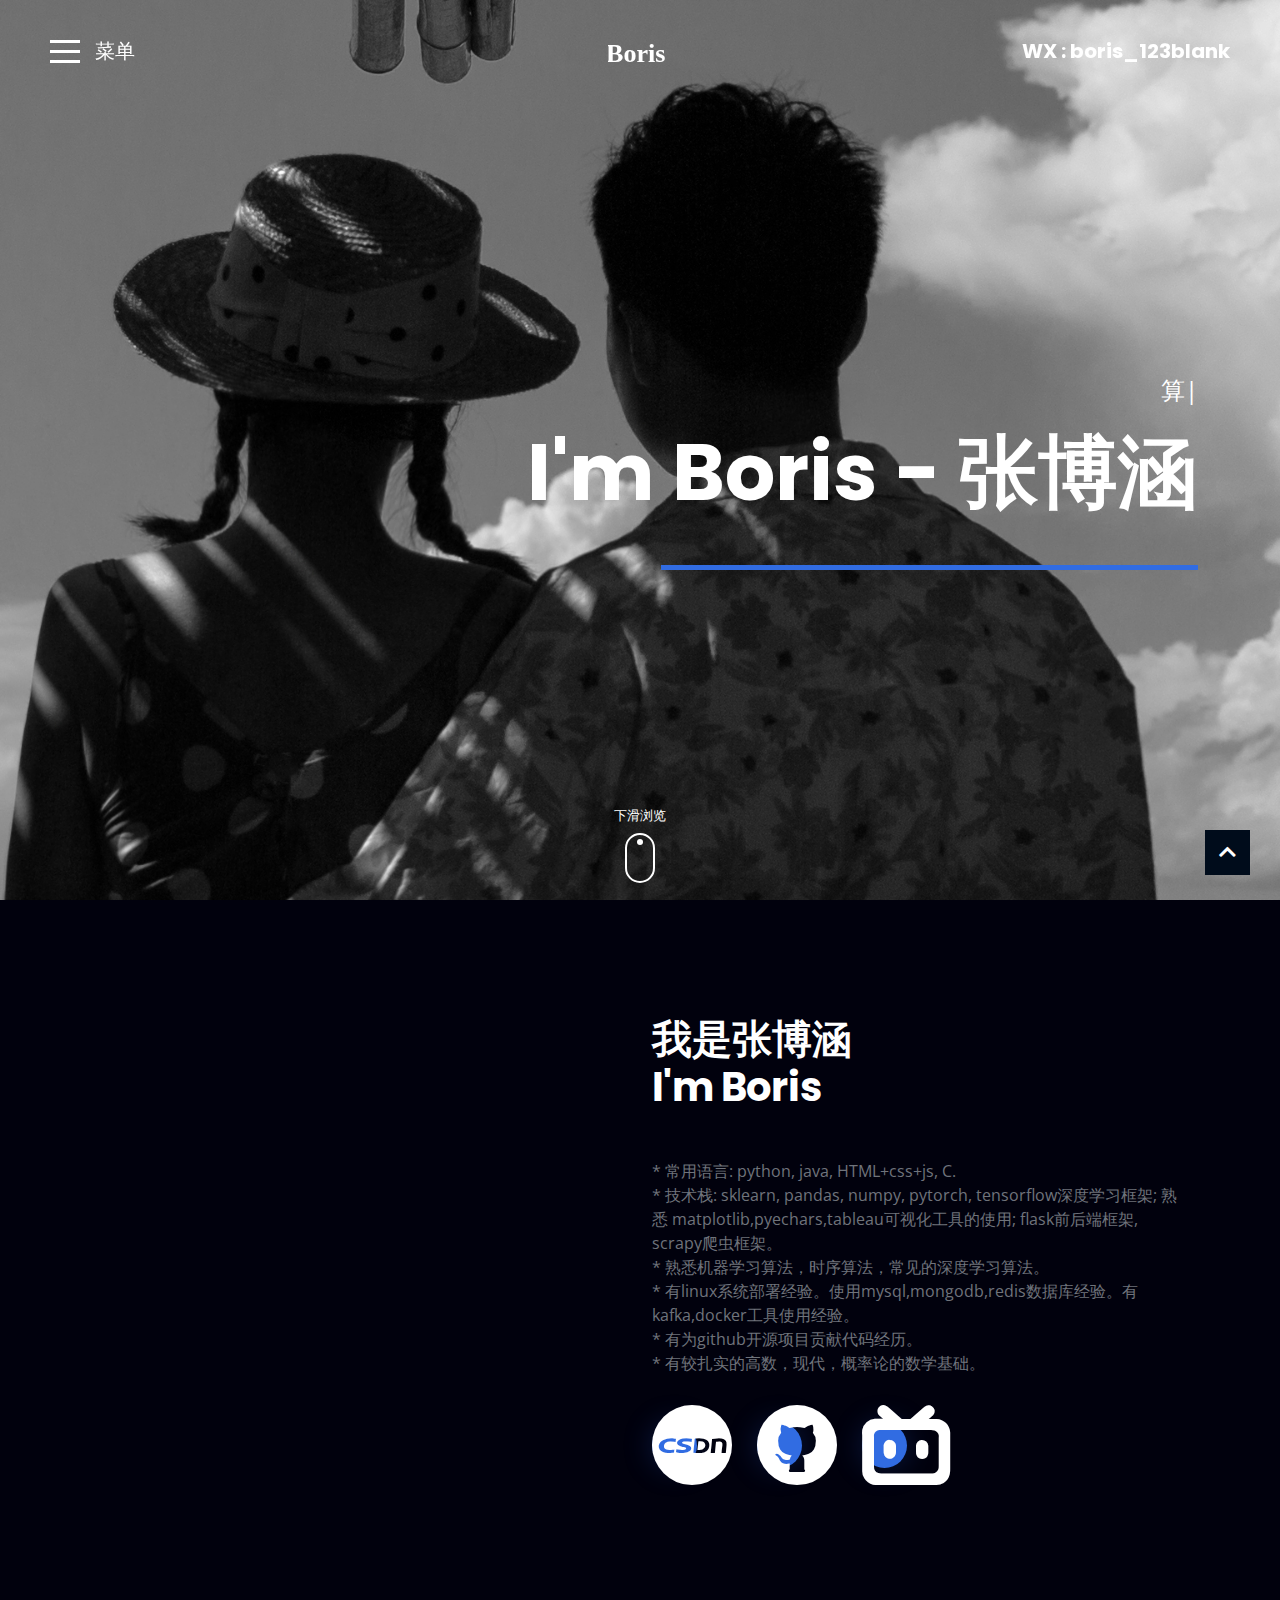
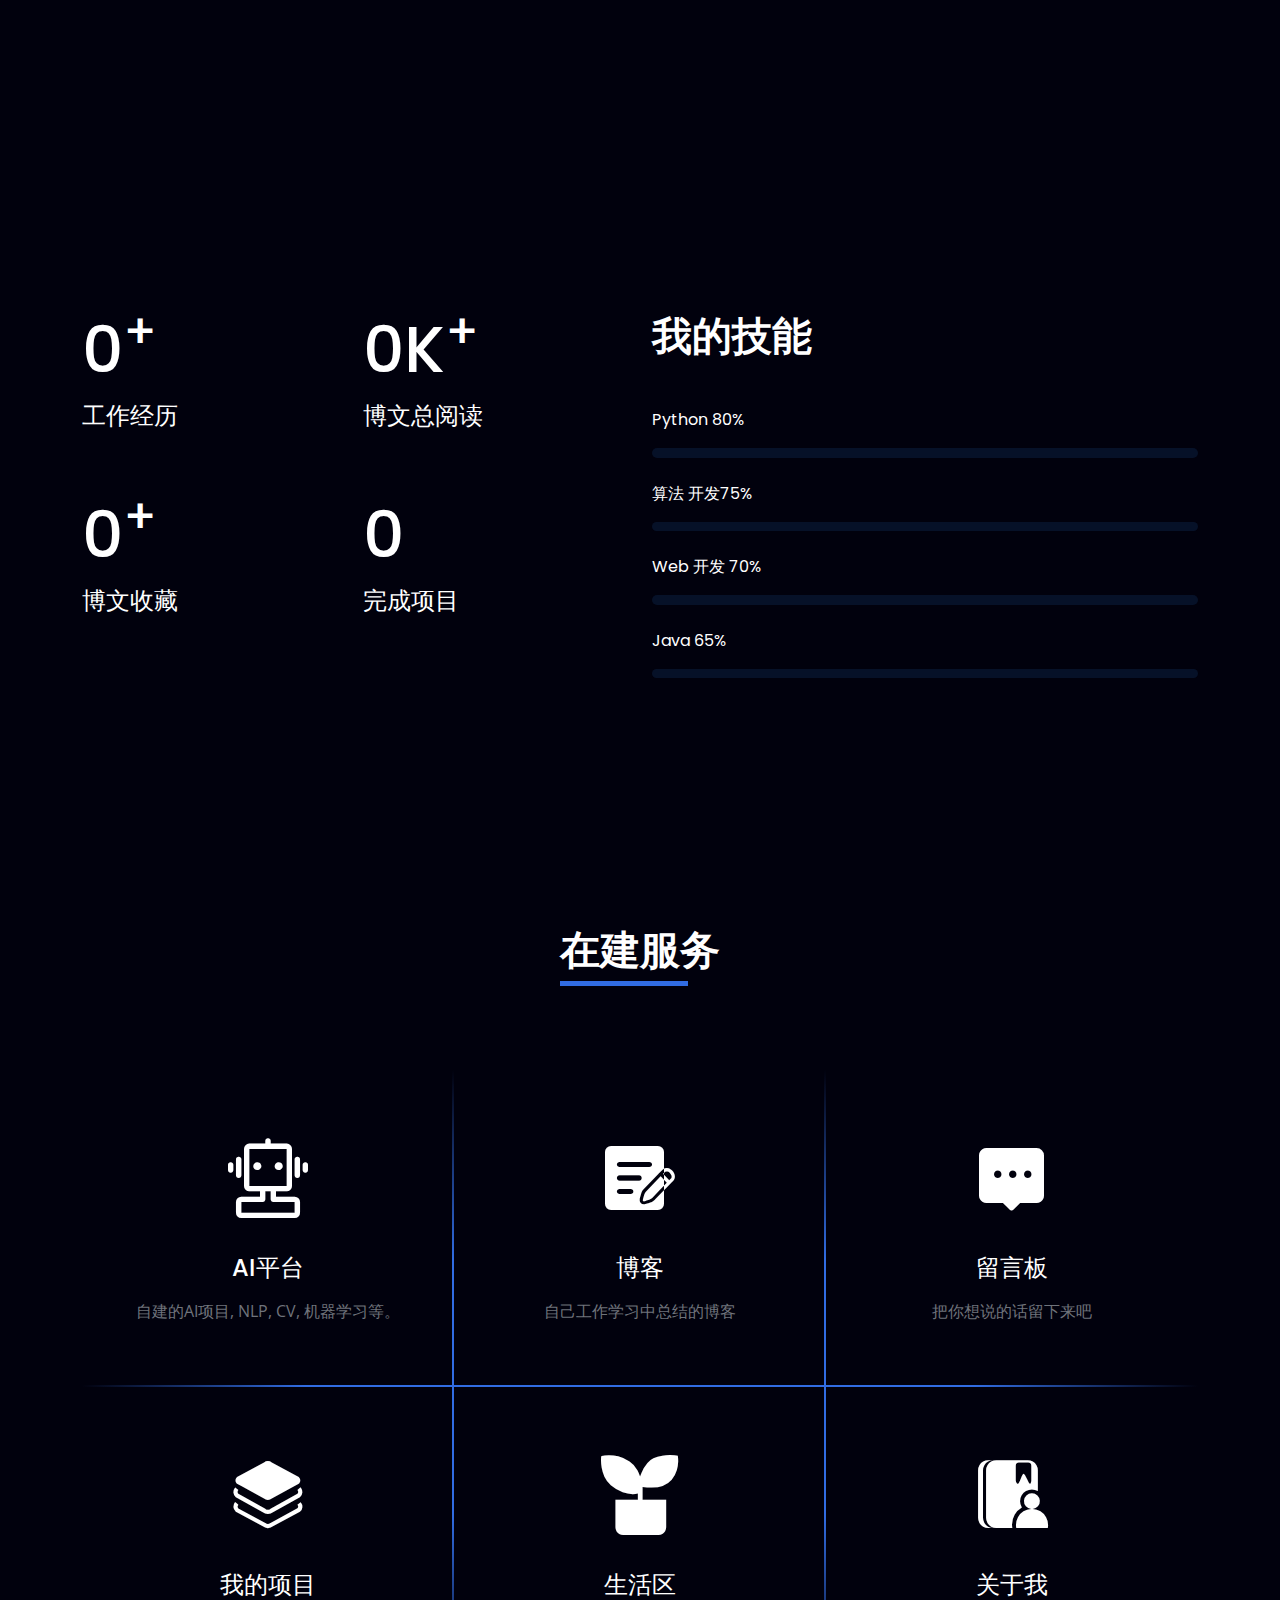
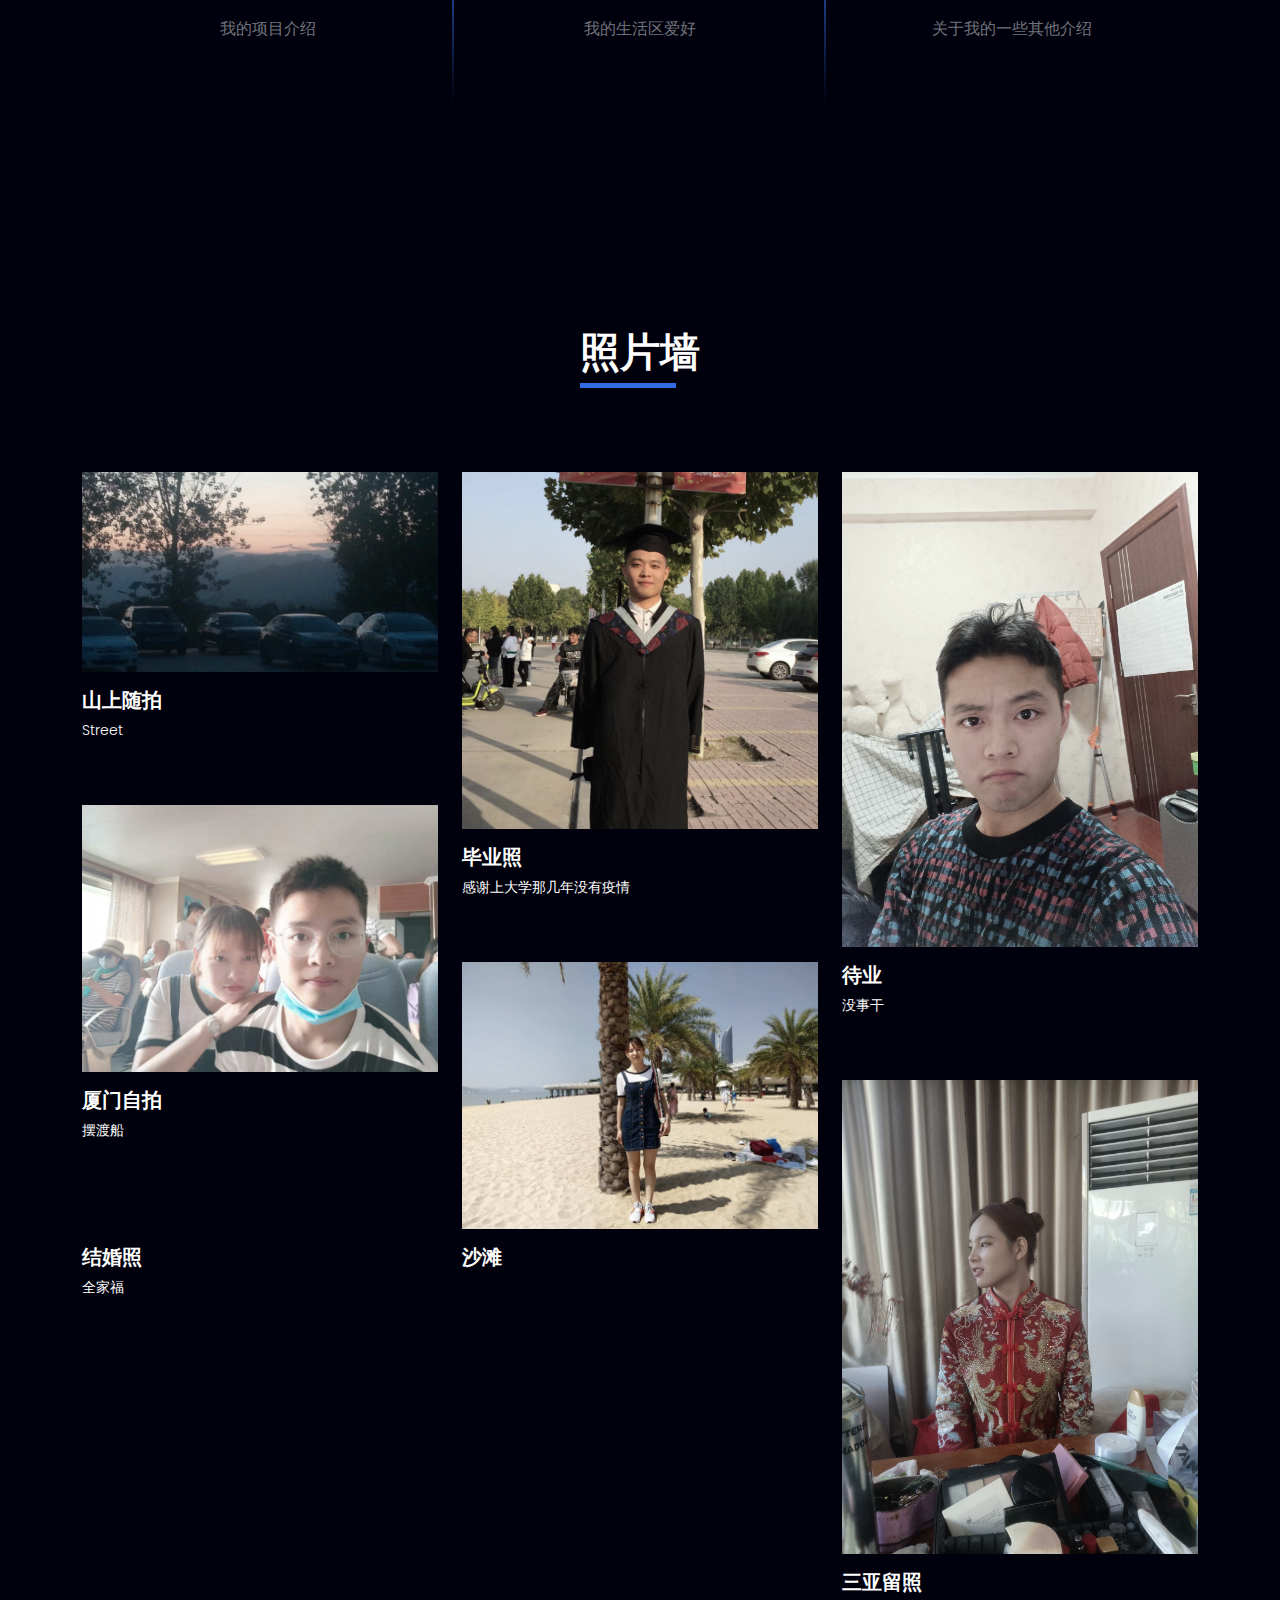
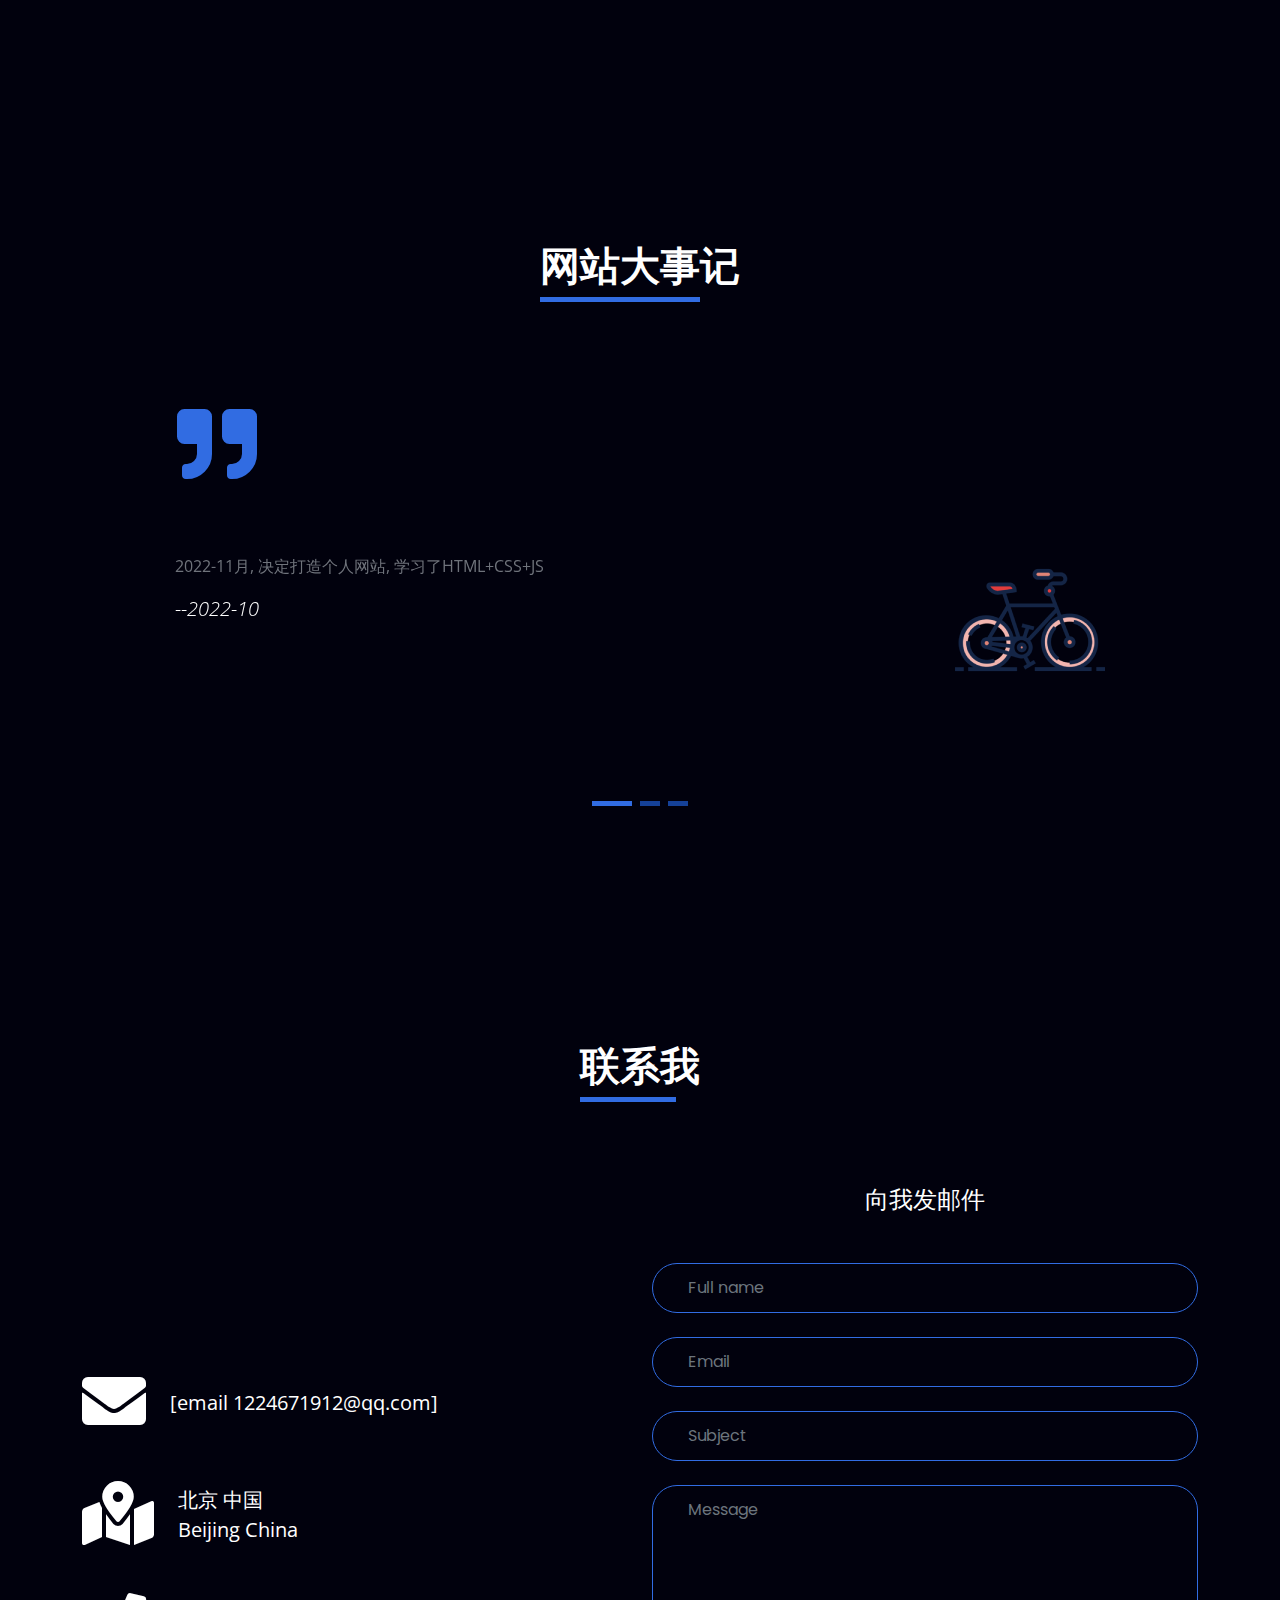
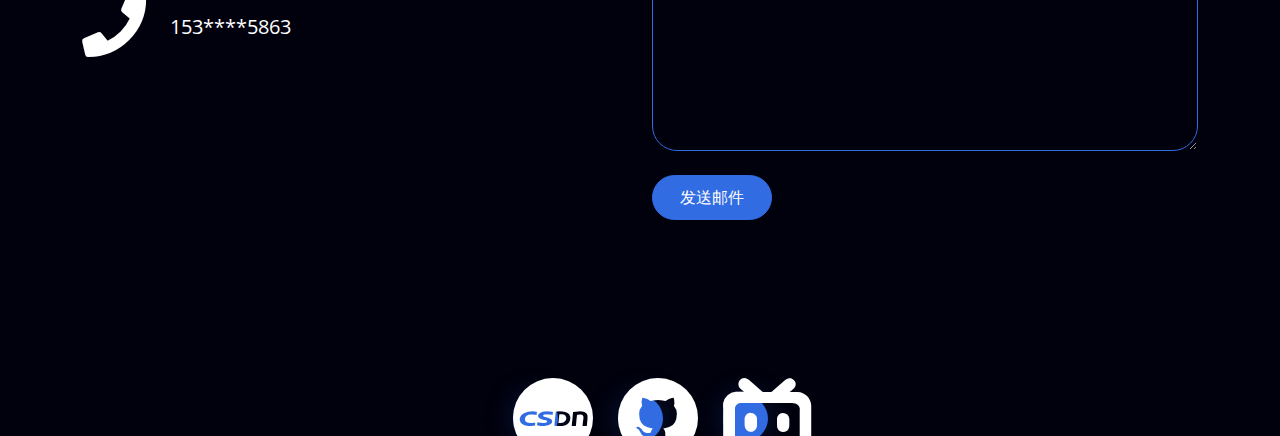
==== index.html @ d1cbc218 "推送第一次博客内容" ====
<!DOCTYPE html>
<html lang="en">
<head>
<meta charset="UTF-8">
<meta http-equiv="X-UA-Compatible" content="IE=edge">
<meta name="viewport" content="width=device-width, initial-scale=1.0">
<title>Boris - 张博涵 - 个人主页</title>
<link rel="shortcut icon" href="music_ico.ico" type="image/x-icon">
<!--Usefull Meta-->
<meta name="description" content="算法工程师，热爱生活的码农，喜欢音乐，摄影，烹饪。">
<meta name="keywords" content="Boris, 张博涵, 个人主页, 算法, 开发">
<!--Google Fonts-->
<link href="static/css/css2.css" rel="stylesheet">
<link href="static/css/css21.css" rel="stylesheet">
<!--AOS Animation Stylesheet-->
<link rel="stylesheet" href="static/css/aos.css">
<!--Font Awesome-->
<link rel="stylesheet" href="static/css/all.min.css">
<!--Magnific Popup-->
<link rel="stylesheet" href="static/css/magnific-popup.css">
<!--OWL Carousel-->
<link rel="stylesheet" href="static/css/owl.carousel.min.css">
<!--Keyden Styelsheet with Bootstrap 5-->
<link rel="stylesheet" href="static/css/kayden_1.css">
<!-- 引入iconfont -->
<link rel="stylesheet" href="static/css/icon-css/iconfont.css">
<link rel="stylesheet" href="static/css/icon-css2/iconfont.css">
</head>
<body data-offset="102">
<!--PRELOADER START-->
<div id="preloader">
  <div class="text-center w-100">
    <div class="loader">
    </div>
  </div>
</div>
<!--PRELOADER END--> 

<!--Header START-->
<header class="kayden-header sticky-top">
  <div class="header-inside transparent_header">
    <div class="d-flex flex-row justify-content-between align-items-center"> 
      <!--Header Toggler START-->
      <div class="kayden-menu-toggler"><a class="kayden-toggler text-reset" data-bs-toggle="offcanvas" href="#kaydenOffCanvas" role="button" aria-controls="kaydenOffCanvas">
        <div class="kt-r"><span></span><span></span><span></span></div>
        <div class="kt-t">菜单 </div>
        </a></div>
      <!--Header Toggler END--><!--Header Logo START-->
      <div class="kayden-logo"><a href="#"><img src="static/picture/logo.svg" height="30" alt="kayden"></a></div>
      <!--Header Logo END--><!--Header Info START-->
      <div class="kayden-nav-meta fs-5 fw-bold d-none d-sm-block text-end"><a href="#" class="text-reset">WX : boris_123blank</a></div>
      <!--Header Info END--></div>
  </div>
</header>
<!--Header END--><!--Off Canvas START-->
<div class="offcanvas offcanvas-start" id="kaydenOffCanvas"> 
  <!--Off Canvas Header START-->
  <div class="offcanvas-header">
    <button type="button" class="btn-close text-reset" data-bs-dismiss="offcanvas" aria-label="Close"><i class="fas fa-times"></i></button>
  </div>
  <!--Off Canvas Header END--><!--Off Canvas Body START-->
  <div class="offcanvas-body">
    <div class="kayden-offcanvas-nav-container d-flex flex-column justify-content-center align-items-center"><!--Off Canvas Navigation START-->
      <ul class="kayden-offcanvas-nav list-inline">
        <li class="py-3"><a href="#home" class="kayden_scrollspy underline_animation underline_text text-reset fs-4 fw-bold" data-bs-dismiss="offcanvas">Home</a></li>
        <li class="py-3"><a href="#about" class="kayden_scrollspy underline_animation underline_text text-reset fs-4 fw-bold" data-bs-dismiss="offcanvas">关于我</a></li>
        <li class="py-3"><a href="#services" class="kayden_scrollspy underline_animation underline_text text-reset fs-4 fw-bold" data-bs-dismiss="offcanvas">在建服务</a></li>
        <li class="py-3"><a href="#portfolio" class="kayden_scrollspy underline_animation underline_text text-reset fs-4 fw-bold" data-bs-dismiss="offcanvas">照片墙</a></li>
        <li class="py-3"><a href="#contact" class="kayden_scrollspy underline_animation underline_text text-reset fs-4 fw-bold" data-bs-dismiss="offcanvas">联系我</a></li>
      </ul>
      <!--Off Canvas Navigation END--> 
    </div>
  </div>
  <!--Off Canvas Body END--> 
</div>
<!--Off Canvas END--><!--Home Section START-->
<section id="home" class="home vh-100"><!--Home Background START-->
  <div class="home-background position-absolute top-0 start-0 w-100 h-100"><img src="static/picture/home.jpg" data-aos="fade-up" data-aos-duration="1000" alt="home" class="w-100 h-100 fit-cover fit-left-top"></div>
  <!--Home Background END--><!--Home Container START-->
  <div class="container h-100 position-relative">
    <div class="home-details text-center text-sm-end w-100 h-100 d-flex align-items-center">
      <div class="home-details-inner w-100">
        <p class="welcome_text fs-4" data-aos="fade-up" data-aos-duration="800" data-aos-delay="500"><span class="typed_text" data-options="算法开发, web 开发, 做饭-音乐-摄影, 篮球-羽毛球"></span></p>
        <h1 class="fs-1 fw-bold  kayden-underline-center kayden-underline-sm-right kayden-underline-big d-inline-block" data-aos="fade-up" data-aos-duration="800" data-aos-delay="800">I'm Boris - 张博涵</h1>
      </div>
    </div>
  </div>
  <!--Home Container END--> 
  <!--Scroll Down START-->
  <div class="scroll-down"> <a href="#about" class="kayden_scrollspy scroll-down-link text-center">
    <div class="scroll-title">下滑浏览</div>
    <div class="scroll-mouse">
      <div class="whell"></div>
    </div>
    </a> </div>
  <!--Scroll Down END--> 
</section>
<!--Home Section END--> 

<!--About Section START-->
<section id="about" class="min-vh-100">
  <div class="container h-100">
    <div class="about_inside w-100 h-100 d-flex justify-content-center align-items-center">
      <div class="row w-100"> 
        <!--About Section Picture START-->
        <div class="offset-md-1 col-md-4">
          <div class="about-image w-100"> <img src="static/picture/about.jpg" class="kayden-shadow rounded-3 w-100" alt="kayden Picture" data-aos="zoom-in" data-aos-duration="800"> </div>
        </div>
        <!--About Section Picture END--> 
        <!--About Section Details START-->
        <div class="offset-md-1 col-md-6 mt-5 mt-md-0">
          <div class="h-100 d-flex align-items-center justify-content-center">
            <div class="about-details">
              <h2 class="fs-3 fw-bold mb-5">我是张博涵<br>I'm Boris</h2>
              <p class="text-secondary mb-5">
                * 常用语言: python, java, HTML+css+js, C.<br>
                * 技术栈: sklearn, pandas, numpy, pytorch, tensorflow深度学习框架; 熟悉 matplotlib,pyechars,tableau可视化工具的使用; flask前后端框架, scrapy爬虫框架。<br>
                * 熟悉机器学习算法，时序算法，常见的深度学习算法。<br>
                * 有linux系统部署经验。使用mysql,mongodb,redis数据库经验。有kafka,docker工具使用经验。<br>
                * 有为github开源项目贡献代码经历。<br>
                * 有较扎实的高数，现代，概率论的数学基础。<br>
              </p>
              <!--Social Links START-->
              <ul class="social-links list-inline mb-5">
                <li class="list-inline-item"> <a href="https://blog.csdn.net/qq_58832911" target="_blank" title="Csdn"> <i class="iconfont icon-csdn"></i></a> </li>
                <li class="list-inline-item"> <a href="https://github.com/Boris-2021" target="_blank" title="Git"> <i class="iconfont icon-githubb"></i> </a> </li>
                <li class="list-inline-item"> <a href="https://space.bilibili.com/670883457" target="_blank" title="Bilibili"> <i class="iconfont icon-bilibili"></i> </a> </li>
              </ul>
              <!--Social Links END--> 
              <!-- <a href="#" class="btn btn-outline-primary" title="Download CV">Download CV</a> </div> -->
          </div>
        </div>
        <!--About Section Details END--> 
      </div>
    </div>
  </div>
</section>
<!--About Section END--> 

<!--Facts Section START-->
<section id="facts"> 
  <!--Section Body START-->
  <div class="section-body">
    <div class="container">
      <div class="row gy-5">
        <div class="col-md-6">
          <div class="row gx-3 gy-5">
            <div class="col-6"> 
              <!--Facts Item START-->
              <div class="fact d-flex flex-column align-items-center align-items-md-start">
                <h3 class="fs-2 d-inline-block"><span class="tmcounter" data-from="0" data-to="2" data-speed="1000">0</span><sup>+</sup></h3>
                <p class="fs-4 d-inline-block text-center text-md-left">工作经历</p>
              </div>
              <!--Facts Item END--> 
            </div>
            <div class="col-6"> 
              <!--Facts Item START-->
              <div class="fact d-flex flex-column align-items-center align-items-md-start">
                <h3 class="fs-2 d-inline-block"><span class="tmcounter" data-from="0" data-to="80" data-speed="1500">0</span><span>K</span><sup>+</sup></h3>
                <p class="fs-4 d-inline-block text-center text-md-left">博文总阅读</p>
              </div>
              <!--Facts Item END--> 
            </div>
            <div class="col-6"> 
              <!--Facts Item START-->
              <div class="fact d-flex flex-column align-items-center align-items-md-start">
                <h3 class="fs-2 d-inline-block"><span class="tmcounter" data-from="0" data-to="600" data-speed="1500">0</span><sup>+</sup></h3>
                <p class="fs-4 d-inline-block text-center text-md-left">博文收藏</p>
              </div>
              <!--Facts Item END--> 
            </div>
            <div class="col-6"> 
              <!--Facts Item START-->
              <div class="fact d-flex flex-column align-items-center align-items-md-start">
                <h3 class="fs-2 d-inline-block"><span class="tmcounter" data-from="0" data-to="21" data-speed="1500">0</span></h3>
                <p class="fs-4 d-inline-block text-center text-md-left">完成项目</p>
              </div>
              <!--Facts Item END--> 
            </div>
          </div>
        </div>
        <div class="col-md-6">
          <h2 class="fs-3 mb-5 fw-bold">我的技能</h2>
          <div class="skills_container"> 
            <!--Progress Bar START-->
            <div class="mb-4">
              <label class="mb-3 fs-6">Python 80%</label>
              <div class="progress">
                <div class="progress-bar progress-bar-loadAnimation" data-percent="80" style="width: 0%;" role="progressbar" aria-valuenow="75" aria-valuemin="0" aria-valuemax="100"></div>
              </div>
            </div>
            <!--Progress Bar END--> 
            <!--Progress Bar START-->
            <div class="mb-4">
              <label class="mb-3 fs-6">算法 开发75%</label>
              <div class="progress">
                <div class="progress-bar progress-bar-loadAnimation" data-percent="75" style="width: 0%;" role="progressbar" aria-valuenow="90" aria-valuemin="0" aria-valuemax="100"></div>
              </div>
            </div>
            <!--Progress Bar END--> 
            <!--Progress Bar START-->
            <div class="mb-4">
              <label class="mb-3 fs-6">Web 开发 70%</label>
              <div class="progress">
                <div class="progress-bar progress-bar-loadAnimation" data-percent="70" style="width: 0%;" role="progressbar" aria-valuenow="70" aria-valuemin="0" aria-valuemax="100"></div>
              </div>
            </div>
            <!--Progress Bar END--> 
            <!--Progress Bar START-->
            <div class="mb-4">
              <label class="mb-3 fs-6">Java 65%</label>
              <div class="progress">
                <div class="progress-bar progress-bar-loadAnimation" data-percent="65" style="width: 0%;" role="progressbar" aria-valuenow="95" aria-valuemin="0" aria-valuemax="100"></div>
              </div>
            </div>
            <!--Progress Bar END--> 
          </div>
        </div>
      </div>
    </div>
  </div>
  <!--Section Body END--> 
</section>
<!--Facts Sectrion END--> 

<!--Services Section START-->
<section id="services">
  <div class="container"> 
    <!--Section Heading START-->
    <div class="heading text-center mb-5">
      <h2 class="fs-3 kayden-underline-left mb-5 fw-bold text-uppercase d-inline-block">在建服务</h2>
    </div>
    <!--Section Heading END--> 
    <!--Section Body START-->
    <div class="section-body"> 
      <!--Gradient Grid START-->
      <div class="kayden-gradient-grid"> 
        <!--Gradient Grid ROW START-->
        <div class="row g-0"> 
          <!--Gradient Grid Item START-->
          <div class="col-lg-4 text-center">
            <a href="404_page.html" target="_blank" style="text-decoration: none;color: white;">
            <div class="p-5">
              <div class="fs-2 mb-3"> <i class="iconfont icon-rengongzhineng"></i> </div>
              <h4 class="mb-3">AI平台</h4>
              <p class="text-secondary">自建的AI项目, NLP, CV, 机器学习等。</p>
            </div>
            </a>
          </div>
          <!--Gradient Grid Item END--> 
          <!--Gradient Grid Item START-->
          <div class="col-lg-4 text-center">
            <a href="http://telove.love/" target="_blank" style="text-decoration: none;color: white;">
            <div class="p-5">
              <div class="fs-2 mb-3"> <i class="iconfont icon-xieboke"></i> </div>
              <h4 class="mb-3">博客</h4>
              <p class="text-secondary">自己工作学习中总结的博客</p>
            </div>
            </a>
          </div>
          <!--Gradient Grid Item END--> 
          <!--Gradient Grid Item START-->
          <div class="col-lg-4 text-center">
            <a href="404_page.html" target="_blank" style="text-decoration: none;color: white;">
            <div class="p-5">
              <div class="fs-2 mb-3"> <i class="iconfont icon-liuyanfill"></i> </div>
              <h4 class="mb-3">留言板</h4>
              <p class="text-secondary">把你想说的话留下来吧</p>
            </div>
            </a>
          </div>
          <!--Gradient Grid Item END--> 
        </div>
        <!--Gradient Grid ROW END--> 
        <!--Gradient Grid ROW START-->
        <div class="row g-0"> 
          <!--Gradient Grid Item START-->
          <div class="col-lg-4 text-center">
            <a href="404_page.html" target="_blank" style="text-decoration: none;color: white;">
            <div class="p-5">
              <div class="fs-2 mb-3"> <i class="iconfont icon-xiangmu"></i> </div>
              <h4 class="mb-3">我的项目</h4>
              <p class="text-secondary">我的项目介绍</p>
            </div>
            </a>
          </div>
          <!--Gradient Grid Item END--> 
          <!--Gradient Grid Item START-->
          <div class="col-lg-4 text-center">
            <a href="404_page.html" target="_blank" style="text-decoration: none;color: white;">
            <div class="p-5">
              <div class="fs-2 mb-3"> <i class="iconfont icon-shenghuo"></i> </div>
              <h4 class="mb-3">生活区</h4>
              <p class="text-secondary">我的生活区爱好</p>
            </div>
            </a>
          </div>
          <!--Gradient Grid Item END--> 
          <!--Gradient Grid Item START-->
          <div class="col-lg-4 text-center">
            <a href="http://telove.love/about" target="_blank" style="text-decoration: none;color: white;">
            <div class="p-5">
              <div class="fs-2 mb-3"> <i class="iconfont icon-guanyuwo"></i> </div>
              <h4 class="mb-3">关于我</h4>
              <p class="text-secondary">关于我的一些其他介绍</p>
            </div>
            </a>
          </div>
          <!--Gradient Grid Item END--> 
        </div>
        <!--Gradient Grid ROW END--> 
      </div>
      <!--Gradient Grid END--> 
    </div>
    <!--Section Body END--> 
  </div>
</section>
<!--Services Section END--> 

<!--Portfolio Section START-->
<section id="portfolio">
  <div class="container"> 
    <!--Section Heading START-->
    <div class="heading text-center mb-5">
      <h2 class="fs-3 kayden-underline-left mb-5 fw-bold text-uppercase d-inline-block">照片墙</h2>
    </div>
    <!--Section Heading END--> 
    <!--Section Body START-->
    <div class="section-body"> 
      <!--Masonry Grid Container START-->
      <div class="row gy-5 grid"> 
        <!--Masonry Grid Item START-->
        <div class="col-md-6 col-lg-4 grid-item"> <a href="static/picture/portfolio1.jpg" class="portfolio-item portfolio-image underline_animation text-reset">
          <div class="portfolio-thumbnail"> <img src="static/picture/portfolio1.jpg" class="img-fluid img-grayTransition" alt=""> </div>
          <div class="portfolio-description my-3">
            <h3 class="fs-5 underline_text fw-bold d-inline-block">山上随拍</h3>
            <span class="d-block fw-light small-font-size">Street</span> </div>
          </a> </div>
        <!--Masonry Grid Item END--> 
        <!--Masonry Grid Item START-->
        <div class="col-md-6 col-lg-4 grid-item"> <a href="static/picture/portfolio2.jpg" class="portfolio-item portfolio-image underline_animation text-reset">
          <div class="portfolio-thumbnail"> <img src="static/picture/portfolio2.jpg" class="img-fluid img-grayTransition" alt=""> </div>
          <div class="portfolio-description my-3">
            <h3 class="fs-5 underline_text fw-bold d-inline-block">毕业照</h3>
            <span class="d-block fw-light small-font-size">感谢上大学那几年没有疫情</span> </div>
          </a> </div>
        <!--Masonry Grid Item END--> 
        <!--Masonry Grid Item START-->
        <div class="col-md-6 col-lg-4 grid-item"> <a href="static/picture/portfolio3.jpg" class="portfolio-item portfolio-image underline_animation text-reset">
          <div class="portfolio-thumbnail"> <img src="static/picture/portfolio3.jpg" class="img-fluid img-grayTransition" alt=""> </div>
          <div class="portfolio-description my-3">
            <h3 class="fs-5 underline_text fw-bold d-inline-block">待业</h3>
            <span class="d-block fw-light small-font-size">没事干</span> </div>
          </a> </div>
        <!--Masonry Grid Item END--> 
        <!--Masonry Grid Item START-->
        <div class="col-md-6 col-lg-4 grid-item"> <a href="static/picture/portfolio4.jpg" class="portfolio-item portfolio-image underline_animation text-reset">
          <div class="portfolio-thumbnail"> <img src="static/picture/portfolio4.jpg" class="img-fluid img-grayTransition" alt=""> </div>
          <div class="portfolio-description my-3">
            <h3 class="fs-5 underline_text fw-bold d-inline-block">厦门自拍</h3>
            <span class="d-block fw-light small-font-size">摆渡船</span> </div>
          </a> </div>
        <!--Masonry Grid Item END--> 
        <!--Masonry Grid Item START-->
        <div class="col-md-6 col-lg-4 grid-item"> <a href="static/picture/portfolio5.jpg" class="portfolio-item portfolio-image underline_animation text-reset">
          <div class="portfolio-thumbnail"> <img src="static/picture/portfolio5.jpg" class="img-fluid img-grayTransition" alt=""> </div>
          <div class="portfolio-description my-3">
            <h3 class="fs-5 underline_text fw-bold d-inline-block">沙滩</h3>
            <span class="d-block fw-light small-font-size"></span> </div>
          </a> </div>
        <!--Masonry Grid Item END--> 
        <!--Masonry Grid Item START-->
        <div class="col-md-6 col-lg-4 grid-item"> <a href="static/picture/portfolio6.jpg" class="portfolio-item portfolio-image underline_animation text-reset">
          <div class="portfolio-thumbnail"> <img src="static/picture/portfolio6.jpg" class="img-fluid img-grayTransition" alt=""> </div>
          <div class="portfolio-description my-3">
            <h3 class="fs-5 underline_text fw-bold d-inline-block">三亚留照</h3>
            <span class="d-block fw-light small-font-size"></span> </div>
          </a> </div>
        <!--Masonry Grid Item END--> 
        <!--Masonry Grid Item START-->
        <div class="col-md-6 col-lg-4 grid-item"> <a href="static/picture/portfolio7.jpg" class="portfolio-item portfolio-image underline_animation text-reset">
          <div class="portfolio-thumbnail"> <img src="static/picture/portfolio7.jpg" class="img-fluid img-grayTransition" alt=""> </div>
          <div class="portfolio-description my-3">
            <h3 class="fs-5 underline_text fw-bold d-inline-block">结婚照</h3>
            <span class="d-block fw-light small-font-size">全家福</span> </div>
          </a> </div>
        <!--Masonry Grid Item END--> 

      </div>
      <!--Masonry Grid Container END--> 
    </div>
    <!--Section Body START--> 
  </div>
</section>
<!--Portfolio Section END--> 

<!--Testimonials START-->
<section id="testimonials">
  <div class="container"> 
    <!--Section Heading START-->
    <div class="heading text-center mb-5">
      <h2 class="fs-3 kayden-underline-left mb-5 fw-bold text-uppercase d-inline-block">网站大事记</h2>
    </div>
    <!--Section Heading END--> 
    <!--Section Body START-->
    <div class="section-body">
      <div class="testimonials-header mb-5">
        <div class="row">
          <div class="col-10 offset-1">
            <div class="text-primary fs-1"> <i class="fas fa-quote-right"></i> </div>
          </div>
        </div>
      </div>
      <div class="row"> 
        <!--OWL Slider START-->
        <div id="client_slider" class="owl-carousel owl-theme"> 
          <!--OWL Slider Item START-->
          <div class="offset-1 col-10">
            <div class="row">
              <div class="col-md-6 order-2 order-md-1">
                <div class="testimonial_details">
                  <p class="text-secondary mb-3">2022-11月, 决定打造个人网站, 学习了HTML+CSS+JS</p>
                  <span class="font-family-secondary fs-5 fw-light fst-italic">--2022-10</span></div>
              </div>
              <div class="col-md-6 order-1 order-md-2">
                <div class="testimonial_thumbnail d-flex justify-content-start justify-content-md-end"><img src="static/picture/testimonial1.png" class="kayden-shadow rounded-3 w-auto" alt=""></div>
              </div>
            </div>
          </div>
          <!--OWL Slider Item END--><!--OWL Slider Item START-->
          <div class="offset-1 col-10">
            <div class="row">
              <div class="col-md-6 order-2 order-md-1">
                <div class="testimonial_details">
                  <p class="text-secondary mb-3">开始在建服务搭建, 开始写后台</p>
                  <span class="font-family-secondary fs-5 fw-light fst-italic">--2022 11</span> </div>
              </div>
              <div class="col-md-6 order-1 order-md-2">
                <div class="testimonial_thumbnail d-flex justify-content-start justify-content-md-end"> <img src="static/picture/testimonial2.png" class="kayden-shadow rounded-3 w-auto" alt=""> </div>
              </div>
            </div>
          </div>
          <!--OWL Slider Item END--> 
          <!--OWL Slider Item START-->
          <div class="offset-1 col-10">
            <div class="row">
              <div class="col-md-6 order-2 order-md-1">
                <div class="testimonial_details">
                  <p class="text-secondary mb-3">主页上线 今天还是我和媳妇领证纪念日</p>
                  <span class="font-family-secondary fs-5 fw-light fst-italic">--2022 11 22</span></div>
              </div>
              <div class="col-md-6 order-1 order-md-2">
                <div class="testimonial_thumbnail d-flex justify-content-start justify-content-md-end"><img src="static/picture/testimonial3.png" class="kayden-shadow rounded-3 w-auto" alt=""></div>
              </div>
            </div>
          </div>
          <!--OWL Slider Item END--></div>
        <!--OWL Slider END--></div>
    </div>
    <!--Section Body END--></div>
</section>
<!--Testimonials END-->

<!--Contact Us START-->
<section id="contact">
  <div class="container"><!--Section Heading START-->
    <div class="heading text-center mb-5">
      <h2 class="fs-3 kayden-underline-left mb-5 fw-bold text-uppercase d-inline-block">联系我</h2>
    </div>
    <!--Section Heading END--><!--Section Body START-->
    <div class="section-body">
      <div class="row gy-5">
        <div class="col-md-6">
          <div class="d-flex flex-column justify-content-center h-100"><!--Contact Details START-->
            <div class="contact-details d-flex flex-row align-items-center mb-3">
              <div class="cd-icon fs-2 me-4"><i class="fas fa-envelope"></i></div>
              <div class="cd-info fs-5 font-family-secondary"><a href="https://mail.qq.com/" target="_blank" class="text-white"><span class="__cf_email__" data-cfemail="d5beb4acb1b0bb95b0adb4b8a5b9b0fbb6bab8">[email 1224671912@qq.com]</span></a></div>
            </div>
            <!--Contact Details END--><!--Contact Details START-->
            <div class="contact-details d-flex flex-row align-items-center mb-3">
              <div class="cd-icon fs-2 me-4"><i class="fas fa-map-marked-alt"></i></div>
              <div class="cd-info fs-5 font-family-secondary">北京 中国<br>Beijing China</div>
            </div>
            <!--Contact Details END--><!--Contact Details START-->
            <div class="contact-details d-flex flex-row align-items-center">
              <div class="cd-icon fs-2 me-4"><i class="fas fa-phone"></i></div>
              <div class="cd-info fs-5 font-family-secondary"><a href="" class="text-white">153****5863 </a></div>
            </div>
            <!--Contact Details END--></div>
        </div>
        <div class="col-md-6">
          <h3 class="mb-5 fs-4 text-center text-sm-left">向我发邮件</h3>
          <form action="404_page.html" method="post" id="contact-form">
            <div class="mb-4">
              <input type="text" name="name" id="name" placeholder="Full name" class="form-control">
            </div>
            <div class="mb-4">
              <input type="email" name="email" id="email" placeholder="Email" class="form-control">
            </div>
            <div class="mb-4">
              <input type="text" name="subject" id="subject" placeholder="Subject" class="form-control">
            </div>
            <div class="mb-4">
              <textarea placeholder="Message" name="text" id="text" class="form-control" cols="30" rows="10"></textarea>
            </div>
            <div class="mb-4">
              <!-- <button type="submit" id="contact-btn" class="btn btn-primary">发送邮件</button> -->
              <button type="reset" class="btn btn-primary" value="重置"><a href="404_page.html" style="text-decoration: none;color: white;" target="_blank">发送邮件</a></button>
            </div>
          </form>
        </div>
      </div>
    </div>
    <!--Section Body END--></div>
</section>
<!--Contact Us END--> 
<!--Footer START-->
<footer class="kayden-footer py-4">
  <div class="container">
    <div class="d-flex flex-column align-items-center justify-content-center py-3"><!--Social Links START-->
      <ul class="social-links list-inline mb-4">
        <li class="list-inline-item"> <a href="https://blog.csdn.net/qq_58832911" target="_blank" title="Csdn"> <i class="iconfont icon-csdn"></i></a> </li>
        <li class="list-inline-item"> <a href="https://github.com/Boris-2021" target="_blank" title="Git"> <i class="iconfont icon-githubb"></i> </a> </li>
        <li class="list-inline-item"> <a href="https://space.bilibili.com/670883457" target="_blank" title="Bilibili"> <i class="iconfont icon-bilibili"></i> </a> </li>
      </ul>
      <!--Social Links END--> 
      <!--Copyright START-->
      <p class="text-center m-0">Copyright &copy; 2021.Company name All rights reserved.</p>
      <!--Copyright END--></div>
  </div>
</footer>
<!--Footer END--><!--To TOP START--> 
<a href="#" class="toTop d-inline" id="return-to-top"><i class="fas fa-chevron-up"></i></a> 
<!--To TOP END--><!--JavaScript START--> 
<script src="static/js/bootstrap.min.js"></script> 
<!--JQuery--> 
<script src="static/js/jquery.min.js"></script> 
<!--AOS Animations--> 
<script src="static/js/aos.js"></script> 
<!--Jquery Easing --> 
<script src="static/js/jquery.easing.min.js"></script> 
<!--Jquery Appear --> 
<script src="static/js/jquery.appear.min.js"></script> 
<!--Kayden preloader --> 
<script src="static/js/preloader.js"></script> 
<!--Jquery Count To --> 
<script src="static/js/jquery.countTo.js"></script> 
<!--Masonry --> 
<script src="static/js/masonry.pkgd.min.js"></script> 
<!--Jquery Magnific Popup --> 
<script src="static/js/jquery.magnific-popup.min.js"></script> 
<!--OWL Carousel --> 
<script src="static/js/owl.carousel.min.js"></script> 
<!--Typed JS --> 
<script src="static/js/typed.min.js"></script> 
<!--Kayden Alert --> 
<script src="static/js/alert.js"></script> 
<!--Kayden Contact US --> 
<script src="static/js/contact.js"></script> 
<!--Kayden Custom Script --> 
<script src="static/js/kayden.js"></script> 
<!--JavaScript END-->
</body>
</html>
---- static/css/css2.css ----
/* devanagari */
@font-face {
  font-family: 'Poppins';
  font-style: italic;
  font-weight: 300;
  font-display: swap;
  src: url(../font/pxiDyp8kv8JHgFVrJJLm21lVFteOcEg.woff2) format('woff2');
  unicode-range: U+0900-097F, U+1CD0-1CF6, U+1CF8-1CF9, U+200C-200D, U+20A8, U+20B9, U+25CC, U+A830-A839, U+A8E0-A8FB;
}
/* latin-ext */
@font-face {
  font-family: 'Poppins';
  font-style: italic;
  font-weight: 300;
  font-display: swap;
  src: url(../font/pxiDyp8kv8JHgFVrJJLm21lVGdeOcEg.woff2) format('woff2');
  unicode-range: U+0100-024F, U+0259, U+1E00-1EFF, U+2020, U+20A0-20AB, U+20AD-20CF, U+2113, U+2C60-2C7F, U+A720-A7FF;
}
/* latin */
@font-face {
  font-family: 'Poppins';
  font-style: italic;
  font-weight: 300;
  font-display: swap;
  src: url(../font/pxiDyp8kv8JHgFVrJJLm21lVF9eO.woff2) format('woff2');
  unicode-range: U+0000-00FF, U+0131, U+0152-0153, U+02BB-02BC, U+02C6, U+02DA, U+02DC, U+2000-206F, U+2074, U+20AC, U+2122, U+2191, U+2193, U+2212, U+2215, U+FEFF, U+FFFD;
}
/* devanagari */
@font-face {
  font-family: 'Poppins';
  font-style: italic;
  font-weight: 400;
  font-display: swap;
  src: url(../font/pxiGyp8kv8JHgFVrJJLucXtAKPY.woff2) format('woff2');
  unicode-range: U+0900-097F, U+1CD0-1CF6, U+1CF8-1CF9, U+200C-200D, U+20A8, U+20B9, U+25CC, U+A830-A839, U+A8E0-A8FB;
}
/* latin-ext */
@font-face {
  font-family: 'Poppins';
  font-style: italic;
  font-weight: 400;
  font-display: swap;
  src: url(../font/pxiGyp8kv8JHgFVrJJLufntAKPY.woff2) format('woff2');
  unicode-range: U+0100-024F, U+0259, U+1E00-1EFF, U+2020, U+20A0-20AB, U+20AD-20CF, U+2113, U+2C60-2C7F, U+A720-A7FF;
}
/* latin */
@font-face {
  font-family: 'Poppins';
  font-style: italic;
  font-weight: 400;
  font-display: swap;
  src: url(../font/pxiGyp8kv8JHgFVrJJLucHtA.woff2) format('woff2');
  unicode-range: U+0000-00FF, U+0131, U+0152-0153, U+02BB-02BC, U+02C6, U+02DA, U+02DC, U+2000-206F, U+2074, U+20AC, U+2122, U+2191, U+2193, U+2212, U+2215, U+FEFF, U+FFFD;
}
/* devanagari */
@font-face {
  font-family: 'Poppins';
  font-style: italic;
  font-weight: 500;
  font-display: swap;
  src: url(../font/pxiDyp8kv8JHgFVrJJLmg1hVFteOcEg.woff2) format('woff2');
  unicode-range: U+0900-097F, U+1CD0-1CF6, U+1CF8-1CF9, U+200C-200D, U+20A8, U+20B9, U+25CC, U+A830-A839, U+A8E0-A8FB;
}
/* latin-ext */
@font-face {
  font-family: 'Poppins';
  font-style: italic;
  font-weight: 500;
  font-display: swap;
  src: url(../font/pxiDyp8kv8JHgFVrJJLmg1hVGdeOcEg.woff2) format('woff2');
  unicode-range: U+0100-024F, U+0259, U+1E00-1EFF, U+2020, U+20A0-20AB, U+20AD-20CF, U+2113, U+2C60-2C7F, U+A720-A7FF;
}
/* latin */
@font-face {
  font-family: 'Poppins';
  font-style: italic;
  font-weight: 500;
  font-display: swap;
  src: url(../font/pxiDyp8kv8JHgFVrJJLmg1hVF9eO.woff2) format('woff2');
  unicode-range: U+0000-00FF, U+0131, U+0152-0153, U+02BB-02BC, U+02C6, U+02DA, U+02DC, U+2000-206F, U+2074, U+20AC, U+2122, U+2191, U+2193, U+2212, U+2215, U+FEFF, U+FFFD;
}
/* devanagari */
@font-face {
  font-family: 'Poppins';
  font-style: italic;
  font-weight: 600;
  font-display: swap;
  src: url(../font/pxiDyp8kv8JHgFVrJJLmr19VFteOcEg.woff2) format('woff2');
  unicode-range: U+0900-097F, U+1CD0-1CF6, U+1CF8-1CF9, U+200C-200D, U+20A8, U+20B9, U+25CC, U+A830-A839, U+A8E0-A8FB;
}
/* latin-ext */
@font-face {
  font-family: 'Poppins';
  font-style: italic;
  font-weight: 600;
  font-display: swap;
  src: url(../font/pxiDyp8kv8JHgFVrJJLmr19VGdeOcEg.woff2) format('woff2');
  unicode-range: U+0100-024F, U+0259, U+1E00-1EFF, U+2020, U+20A0-20AB, U+20AD-20CF, U+2113, U+2C60-2C7F, U+A720-A7FF;
}
/* latin */
@font-face {
  font-family: 'Poppins';
  font-style: italic;
  font-weight: 600;
  font-display: swap;
  src: url(../font/pxiDyp8kv8JHgFVrJJLmr19VF9eO.woff2) format('woff2');
  unicode-range: U+0000-00FF, U+0131, U+0152-0153, U+02BB-02BC, U+02C6, U+02DA, U+02DC, U+2000-206F, U+2074, U+20AC, U+2122, U+2191, U+2193, U+2212, U+2215, U+FEFF, U+FFFD;
}
/* devanagari */
@font-face {
  font-family: 'Poppins';
  font-style: italic;
  font-weight: 700;
  font-display: swap;
  src: url(../font/pxiDyp8kv8JHgFVrJJLmy15VFteOcEg.woff2) format('woff2');
  unicode-range: U+0900-097F, U+1CD0-1CF6, U+1CF8-1CF9, U+200C-200D, U+20A8, U+20B9, U+25CC, U+A830-A839, U+A8E0-A8FB;
}
/* latin-ext */
@font-face {
  font-family: 'Poppins';
  font-style: italic;
  font-weight: 700;
  font-display: swap;
  src: url(../font/pxiDyp8kv8JHgFVrJJLmy15VGdeOcEg.woff2) format('woff2');
  unicode-range: U+0100-024F, U+0259, U+1E00-1EFF, U+2020, U+20A0-20AB, U+20AD-20CF, U+2113, U+2C60-2C7F, U+A720-A7FF;
}
/* latin */
@font-face {
  font-family: 'Poppins';
  font-style: italic;
  font-weight: 700;
  font-display: swap;
  src: url(../font/pxiDyp8kv8JHgFVrJJLmy15VF9eO.woff2) format('woff2');
  unicode-range: U+0000-00FF, U+0131, U+0152-0153, U+02BB-02BC, U+02C6, U+02DA, U+02DC, U+2000-206F, U+2074, U+20AC, U+2122, U+2191, U+2193, U+2212, U+2215, U+FEFF, U+FFFD;
}
/* devanagari */
@font-face {
  font-family: 'Poppins';
  font-style: italic;
  font-weight: 800;
  font-display: swap;
  src: url(../font/pxiDyp8kv8JHgFVrJJLm111VFteOcEg.woff2) format('woff2');
  unicode-range: U+0900-097F, U+1CD0-1CF6, U+1CF8-1CF9, U+200C-200D, U+20A8, U+20B9, U+25CC, U+A830-A839, U+A8E0-A8FB;
}
/* latin-ext */
@font-face {
  font-family: 'Poppins';
  font-style: italic;
  font-weight: 800;
  font-display: swap;
  src: url(../font/pxiDyp8kv8JHgFVrJJLm111VGdeOcEg.woff2) format('woff2');
  unicode-range: U+0100-024F, U+0259, U+1E00-1EFF, U+2020, U+20A0-20AB, U+20AD-20CF, U+2113, U+2C60-2C7F, U+A720-A7FF;
}
/* latin */
@font-face {
  font-family: 'Poppins';
  font-style: italic;
  font-weight: 800;
  font-display: swap;
  src: url(../font/pxiDyp8kv8JHgFVrJJLm111VF9eO.woff2) format('woff2');
  unicode-range: U+0000-00FF, U+0131, U+0152-0153, U+02BB-02BC, U+02C6, U+02DA, U+02DC, U+2000-206F, U+2074, U+20AC, U+2122, U+2191, U+2193, U+2212, U+2215, U+FEFF, U+FFFD;
}
/* devanagari */
@font-face {
  font-family: 'Poppins';
  font-style: italic;
  font-weight: 900;
  font-display: swap;
  src: url(../font/pxiDyp8kv8JHgFVrJJLm81xVFteOcEg.woff2) format('woff2');
  unicode-range: U+0900-097F, U+1CD0-1CF6, U+1CF8-1CF9, U+200C-200D, U+20A8, U+20B9, U+25CC, U+A830-A839, U+A8E0-A8FB;
}
/* latin-ext */
@font-face {
  font-family: 'Poppins';
  font-style: italic;
  font-weight: 900;
  font-display: swap;
  src: url(../font/pxiDyp8kv8JHgFVrJJLm81xVGdeOcEg.woff2) format('woff2');
  unicode-range: U+0100-024F, U+0259, U+1E00-1EFF, U+2020, U+20A0-20AB, U+20AD-20CF, U+2113, U+2C60-2C7F, U+A720-A7FF;
}
/* latin */
@font-face {
  font-family: 'Poppins';
  font-style: italic;
  font-weight: 900;
  font-display: swap;
  src: url(../font/pxiDyp8kv8JHgFVrJJLm81xVF9eO.woff2) format('woff2');
  unicode-range: U+0000-00FF, U+0131, U+0152-0153, U+02BB-02BC, U+02C6, U+02DA, U+02DC, U+2000-206F, U+2074, U+20AC, U+2122, U+2191, U+2193, U+2212, U+2215, U+FEFF, U+FFFD;
}
/* devanagari */
@font-face {
  font-family: 'Poppins';
  font-style: normal;
  font-weight: 100;
  font-display: swap;
  src: url(../font/pxiGyp8kv8JHgFVrLPTucXtAKPY.woff2) format('woff2');
  unicode-range: U+0900-097F, U+1CD0-1CF6, U+1CF8-1CF9, U+200C-200D, U+20A8, U+20B9, U+25CC, U+A830-A839, U+A8E0-A8FB;
}
/* latin-ext */
@font-face {
  font-family: 'Poppins';
  font-style: normal;
  font-weight: 100;
  font-display: swap;
  src: url(../font/pxiGyp8kv8JHgFVrLPTufntAKPY.woff2) format('woff2');
  unicode-range: U+0100-024F, U+0259, U+1E00-1EFF, U+2020, U+20A0-20AB, U+20AD-20CF, U+2113, U+2C60-2C7F, U+A720-A7FF;
}
/* latin */
@font-face {
  font-family: 'Poppins';
  font-style: normal;
  font-weight: 100;
  font-display: swap;
  src: url(../font/pxiGyp8kv8JHgFVrLPTucHtA.woff2) format('woff2');
  unicode-range: U+0000-00FF, U+0131, U+0152-0153, U+02BB-02BC, U+02C6, U+02DA, U+02DC, U+2000-206F, U+2074, U+20AC, U+2122, U+2191, U+2193, U+2212, U+2215, U+FEFF, U+FFFD;
}
/* devanagari */
@font-face {
  font-family: 'Poppins';
  font-style: normal;
  font-weight: 200;
  font-display: swap;
  src: url(../font/pxiByp8kv8JHgFVrLFj_Z11lFc-K.woff2) format('woff2');
  unicode-range: U+0900-097F, U+1CD0-1CF6, U+1CF8-1CF9, U+200C-200D, U+20A8, U+20B9, U+25CC, U+A830-A839, U+A8E0-A8FB;
}
/* latin-ext */
@font-face {
  font-family: 'Poppins';
  font-style: normal;
  font-weight: 200;
  font-display: swap;
  src: url(../font/pxiByp8kv8JHgFVrLFj_Z1JlFc-K.woff2) format('woff2');
  unicode-range: U+0100-024F, U+0259, U+1E00-1EFF, U+2020, U+20A0-20AB, U+20AD-20CF, U+2113, U+2C60-2C7F, U+A720-A7FF;
}
/* latin */
@font-face {
  font-family: 'Poppins';
  font-style: normal;
  font-weight: 200;
  font-display: swap;
  src: url(../font/pxiByp8kv8JHgFVrLFj_Z1xlFQ.woff2) format('woff2');
  unicode-range: U+0000-00FF, U+0131, U+0152-0153, U+02BB-02BC, U+02C6, U+02DA, U+02DC, U+2000-206F, U+2074, U+20AC, U+2122, U+2191, U+2193, U+2212, U+2215, U+FEFF, U+FFFD;
}
/* devanagari */
@font-face {
  font-family: 'Poppins';
  font-style: normal;
  font-weight: 300;
  font-display: swap;
  src: url(../font/pxiByp8kv8JHgFVrLDz8Z11lFc-K.woff2) format('woff2');
  unicode-range: U+0900-097F, U+1CD0-1CF6, U+1CF8-1CF9, U+200C-200D, U+20A8, U+20B9, U+25CC, U+A830-A839, U+A8E0-A8FB;
}
/* latin-ext */
@font-face {
  font-family: 'Poppins';
  font-style: normal;
  font-weight: 300;
  font-display: swap;
  src: url(../font/pxiByp8kv8JHgFVrLDz8Z1JlFc-K.woff2) format('woff2');
  unicode-range: U+0100-024F, U+0259, U+1E00-1EFF, U+2020, U+20A0-20AB, U+20AD-20CF, U+2113, U+2C60-2C7F, U+A720-A7FF;
}
/* latin */
@font-face {
  font-family: 'Poppins';
  font-style: normal;
  font-weight: 300;
  font-display: swap;
  src: url(../font/pxiByp8kv8JHgFVrLDz8Z1xlFQ.woff2) format('woff2');
  unicode-range: U+0000-00FF, U+0131, U+0152-0153, U+02BB-02BC, U+02C6, U+02DA, U+02DC, U+2000-206F, U+2074, U+20AC, U+2122, U+2191, U+2193, U+2212, U+2215, U+FEFF, U+FFFD;
}
/* devanagari */
@font-face {
  font-family: 'Poppins';
  font-style: normal;
  font-weight: 400;
  font-display: swap;
  src: url(../font/pxiEyp8kv8JHgFVrJJbecmNE.woff2) format('woff2');
  unicode-range: U+0900-097F, U+1CD0-1CF6, U+1CF8-1CF9, U+200C-200D, U+20A8, U+20B9, U+25CC, U+A830-A839, U+A8E0-A8FB;
}
/* latin-ext */
@font-face {
  font-family: 'Poppins';
  font-style: normal;
  font-weight: 400;
  font-display: swap;
  src: url(../font/pxiEyp8kv8JHgFVrJJnecmNE.woff2) format('woff2');
  unicode-range: U+0100-024F, U+0259, U+1E00-1EFF, U+2020, U+20A0-20AB, U+20AD-20CF, U+2113, U+2C60-2C7F, U+A720-A7FF;
}
/* latin */
@font-face {
  font-family: 'Poppins';
  font-style: normal;
  font-weight: 400;
  font-display: swap;
  src: url(../font/pxiEyp8kv8JHgFVrJJfecg.woff2) format('woff2');
  unicode-range: U+0000-00FF, U+0131, U+0152-0153, U+02BB-02BC, U+02C6, U+02DA, U+02DC, U+2000-206F, U+2074, U+20AC, U+2122, U+2191, U+2193, U+2212, U+2215, U+FEFF, U+FFFD;
}
/* devanagari */
@font-face {
  font-family: 'Poppins';
  font-style: normal;
  font-weight: 500;
  font-display: swap;
  src: url(../font/pxiByp8kv8JHgFVrLGT9Z11lFc-K.woff2) format('woff2');
  unicode-range: U+0900-097F, U+1CD0-1CF6, U+1CF8-1CF9, U+200C-200D, U+20A8, U+20B9, U+25CC, U+A830-A839, U+A8E0-A8FB;
}
/* latin-ext */
@font-face {
  font-family: 'Poppins';
  font-style: normal;
  font-weight: 500;
  font-display: swap;
  src: url(../font/pxiByp8kv8JHgFVrLGT9Z1JlFc-K.woff2) format('woff2');
  unicode-range: U+0100-024F, U+0259, U+1E00-1EFF, U+2020, U+20A0-20AB, U+20AD-20CF, U+2113, U+2C60-2C7F, U+A720-A7FF;
}
/* latin */
@font-face {
  font-family: 'Poppins';
  font-style: normal;
  font-weight: 500;
  font-display: swap;
  src: url(../font/pxiByp8kv8JHgFVrLGT9Z1xlFQ.woff2) format('woff2');
  unicode-range: U+0000-00FF, U+0131, U+0152-0153, U+02BB-02BC, U+02C6, U+02DA, U+02DC, U+2000-206F, U+2074, U+20AC, U+2122, U+2191, U+2193, U+2212, U+2215, U+FEFF, U+FFFD;
}
/* devanagari */
@font-face {
  font-family: 'Poppins';
  font-style: normal;
  font-weight: 600;
  font-display: swap;
  src: url(../font/pxiByp8kv8JHgFVrLEj6Z11lFc-K.woff2) format('woff2');
  unicode-range: U+0900-097F, U+1CD0-1CF6, U+1CF8-1CF9, U+200C-200D, U+20A8, U+20B9, U+25CC, U+A830-A839, U+A8E0-A8FB;
}
/* latin-ext */
@font-face {
  font-family: 'Poppins';
  font-style: normal;
  font-weight: 600;
  font-display: swap;
  src: url(../font/pxiByp8kv8JHgFVrLEj6Z1JlFc-K.woff2) format('woff2');
  unicode-range: U+0100-024F, U+0259, U+1E00-1EFF, U+2020, U+20A0-20AB, U+20AD-20CF, U+2113, U+2C60-2C7F, U+A720-A7FF;
}
/* latin */
@font-face {
  font-family: 'Poppins';
  font-style: normal;
  font-weight: 600;
  font-display: swap;
  src: url(../font/pxiByp8kv8JHgFVrLEj6Z1xlFQ.woff2) format('woff2');
  unicode-range: U+0000-00FF, U+0131, U+0152-0153, U+02BB-02BC, U+02C6, U+02DA, U+02DC, U+2000-206F, U+2074, U+20AC, U+2122, U+2191, U+2193, U+2212, U+2215, U+FEFF, U+FFFD;
}
/* devanagari */
@font-face {
  font-family: 'Poppins';
  font-style: normal;
  font-weight: 700;
  font-display: swap;
  src: url(../font/pxiByp8kv8JHgFVrLCz7Z11lFc-K.woff2) format('woff2');
  unicode-range: U+0900-097F, U+1CD0-1CF6, U+1CF8-1CF9, U+200C-200D, U+20A8, U+20B9, U+25CC, U+A830-A839, U+A8E0-A8FB;
}
/* latin-ext */
@font-face {
  font-family: 'Poppins';
  font-style: normal;
  font-weight: 700;
  font-display: swap;
  src: url(../font/pxiByp8kv8JHgFVrLCz7Z1JlFc-K.woff2) format('woff2');
  unicode-range: U+0100-024F, U+0259, U+1E00-1EFF, U+2020, U+20A0-20AB, U+20AD-20CF, U+2113, U+2C60-2C7F, U+A720-A7FF;
}
/* latin */
@font-face {
  font-family: 'Poppins';
  font-style: normal;
  font-weight: 700;
  font-display: swap;
  src: url(../font/pxiByp8kv8JHgFVrLCz7Z1xlFQ.woff2) format('woff2');
  unicode-range: U+0000-00FF, U+0131, U+0152-0153, U+02BB-02BC, U+02C6, U+02DA, U+02DC, U+2000-206F, U+2074, U+20AC, U+2122, U+2191, U+2193, U+2212, U+2215, U+FEFF, U+FFFD;
}
/* devanagari */
@font-face {
  font-family: 'Poppins';
  font-style: normal;
  font-weight: 800;
  font-display: swap;
  src: url(../font/pxiByp8kv8JHgFVrLDD4Z11lFc-K.woff2) format('woff2');
  unicode-range: U+0900-097F, U+1CD0-1CF6, U+1CF8-1CF9, U+200C-200D, U+20A8, U+20B9, U+25CC, U+A830-A839, U+A8E0-A8FB;
}
/* latin-ext */
@font-face {
  font-family: 'Poppins';
  font-style: normal;
  font-weight: 800;
  font-display: swap;
  src: url(../font/pxiByp8kv8JHgFVrLDD4Z1JlFc-K.woff2) format('woff2');
  unicode-range: U+0100-024F, U+0259, U+1E00-1EFF, U+2020, U+20A0-20AB, U+20AD-20CF, U+2113, U+2C60-2C7F, U+A720-A7FF;
}
/* latin */
@font-face {
  font-family: 'Poppins';
  font-style: normal;
  font-weight: 800;
  font-display: swap;
  src: url(../font/pxiByp8kv8JHgFVrLDD4Z1xlFQ.woff2) format('woff2');
  unicode-range: U+0000-00FF, U+0131, U+0152-0153, U+02BB-02BC, U+02C6, U+02DA, U+02DC, U+2000-206F, U+2074, U+20AC, U+2122, U+2191, U+2193, U+2212, U+2215, U+FEFF, U+FFFD;
}
/* devanagari */
@font-face {
  font-family: 'Poppins';
  font-style: normal;
  font-weight: 900;
  font-display: swap;
  src: url(../font/pxiByp8kv8JHgFVrLBT5Z11lFc-K.woff2) format('woff2');
  unicode-range: U+0900-097F, U+1CD0-1CF6, U+1CF8-1CF9, U+200C-200D, U+20A8, U+20B9, U+25CC, U+A830-A839, U+A8E0-A8FB;
}
/* latin-ext */
@font-face {
  font-family: 'Poppins';
  font-style: normal;
  font-weight: 900;
  font-display: swap;
  src: url(../font/pxiByp8kv8JHgFVrLBT5Z1JlFc-K.woff2) format('woff2');
  unicode-range: U+0100-024F, U+0259, U+1E00-1EFF, U+2020, U+20A0-20AB, U+20AD-20CF, U+2113, U+2C60-2C7F, U+A720-A7FF;
}
/* latin */
@font-face {
  font-family: 'Poppins';
  font-style: normal;
  font-weight: 900;
  font-display: swap;
  src: url(../font/pxiByp8kv8JHgFVrLBT5Z1xlFQ.woff2) format('woff2');
  unicode-range: U+0000-00FF, U+0131, U+0152-0153, U+02BB-02BC, U+02C6, U+02DA, U+02DC, U+2000-206F, U+2074, U+20AC, U+2122, U+2191, U+2193, U+2212, U+2215, U+FEFF, U+FFFD;
}
---- static/css/css21.css ----
/* cyrillic-ext */
@font-face {
  font-family: 'Open Sans';
  font-style: italic;
  font-weight: 300;
  font-stretch: 100%;
  font-display: swap;
  src: url(../font/memtYaGs126MiZpBA-UFUIcVXSCEkx2cmqvXlWqWtE6F15M.woff2) format('woff2');
  unicode-range: U+0460-052F, U+1C80-1C88, U+20B4, U+2DE0-2DFF, U+A640-A69F, U+FE2E-FE2F;
}
/* cyrillic */
@font-face {
  font-family: 'Open Sans';
  font-style: italic;
  font-weight: 300;
  font-stretch: 100%;
  font-display: swap;
  src: url(../font/memtYaGs126MiZpBA-UFUIcVXSCEkx2cmqvXlWqWvU6F15M.woff2) format('woff2');
  unicode-range: U+0400-045F, U+0490-0491, U+04B0-04B1, U+2116;
}
/* greek-ext */
@font-face {
  font-family: 'Open Sans';
  font-style: italic;
  font-weight: 300;
  font-stretch: 100%;
  font-display: swap;
  src: url(../font/memtYaGs126MiZpBA-UFUIcVXSCEkx2cmqvXlWqWtU6F15M.woff2) format('woff2');
  unicode-range: U+1F00-1FFF;
}
/* greek */
@font-face {
  font-family: 'Open Sans';
  font-style: italic;
  font-weight: 300;
  font-stretch: 100%;
  font-display: swap;
  src: url(../font/memtYaGs126MiZpBA-UFUIcVXSCEkx2cmqvXlWqWuk6F15M.woff2) format('woff2');
  unicode-range: U+0370-03FF;
}
/* hebrew */
@font-face {
  font-family: 'Open Sans';
  font-style: italic;
  font-weight: 300;
  font-stretch: 100%;
  font-display: swap;
  src: url(../font/memtYaGs126MiZpBA-UFUIcVXSCEkx2cmqvXlWqWu06F15M.woff2) format('woff2');
  unicode-range: U+0590-05FF, U+20AA, U+25CC, U+FB1D-FB4F;
}
/* vietnamese */
@font-face {
  font-family: 'Open Sans';
  font-style: italic;
  font-weight: 300;
  font-stretch: 100%;
  font-display: swap;
  src: url(../font/memtYaGs126MiZpBA-UFUIcVXSCEkx2cmqvXlWqWtk6F15M.woff2) format('woff2');
  unicode-range: U+0102-0103, U+0110-0111, U+0128-0129, U+0168-0169, U+01A0-01A1, U+01AF-01B0, U+1EA0-1EF9, U+20AB;
}
/* latin-ext */
@font-face {
  font-family: 'Open Sans';
  font-style: italic;
  font-weight: 300;
  font-stretch: 100%;
  font-display: swap;
  src: url(../font/memtYaGs126MiZpBA-UFUIcVXSCEkx2cmqvXlWqWt06F15M.woff2) format('woff2');
  unicode-range: U+0100-024F, U+0259, U+1E00-1EFF, U+2020, U+20A0-20AB, U+20AD-20CF, U+2113, U+2C60-2C7F, U+A720-A7FF;
}
/* latin */
@font-face {
  font-family: 'Open Sans';
  font-style: italic;
  font-weight: 300;
  font-stretch: 100%;
  font-display: swap;
  src: url(../font/memtYaGs126MiZpBA-UFUIcVXSCEkx2cmqvXlWqWuU6F.woff2) format('woff2');
  unicode-range: U+0000-00FF, U+0131, U+0152-0153, U+02BB-02BC, U+02C6, U+02DA, U+02DC, U+2000-206F, U+2074, U+20AC, U+2122, U+2191, U+2193, U+2212, U+2215, U+FEFF, U+FFFD;
}
/* cyrillic-ext */
@font-face {
  font-family: 'Open Sans';
  font-style: italic;
  font-weight: 400;
  font-stretch: 100%;
  font-display: swap;
  src: url(../font/memtYaGs126MiZpBA-UFUIcVXSCEkx2cmqvXlWqWtE6F15M.woff2) format('woff2');
  unicode-range: U+0460-052F, U+1C80-1C88, U+20B4, U+2DE0-2DFF, U+A640-A69F, U+FE2E-FE2F;
}
/* cyrillic */
@font-face {
  font-family: 'Open Sans';
  font-style: italic;
  font-weight: 400;
  font-stretch: 100%;
  font-display: swap;
  src: url(../font/memtYaGs126MiZpBA-UFUIcVXSCEkx2cmqvXlWqWvU6F15M.woff2) format('woff2');
  unicode-range: U+0400-045F, U+0490-0491, U+04B0-04B1, U+2116;
}
/* greek-ext */
@font-face {
  font-family: 'Open Sans';
  font-style: italic;
  font-weight: 400;
  font-stretch: 100%;
  font-display: swap;
  src: url(../font/memtYaGs126MiZpBA-UFUIcVXSCEkx2cmqvXlWqWtU6F15M.woff2) format('woff2');
  unicode-range: U+1F00-1FFF;
}
/* greek */
@font-face {
  font-family: 'Open Sans';
  font-style: italic;
  font-weight: 400;
  font-stretch: 100%;
  font-display: swap;
  src: url(../font/memtYaGs126MiZpBA-UFUIcVXSCEkx2cmqvXlWqWuk6F15M.woff2) format('woff2');
  unicode-range: U+0370-03FF;
}
/* hebrew */
@font-face {
  font-family: 'Open Sans';
  font-style: italic;
  font-weight: 400;
  font-stretch: 100%;
  font-display: swap;
  src: url(../font/memtYaGs126MiZpBA-UFUIcVXSCEkx2cmqvXlWqWu06F15M.woff2) format('woff2');
  unicode-range: U+0590-05FF, U+20AA, U+25CC, U+FB1D-FB4F;
}
/* vietnamese */
@font-face {
  font-family: 'Open Sans';
  font-style: italic;
  font-weight: 400;
  font-stretch: 100%;
  font-display: swap;
  src: url(../font/memtYaGs126MiZpBA-UFUIcVXSCEkx2cmqvXlWqWtk6F15M.woff2) format('woff2');
  unicode-range: U+0102-0103, U+0110-0111, U+0128-0129, U+0168-0169, U+01A0-01A1, U+01AF-01B0, U+1EA0-1EF9, U+20AB;
}
/* latin-ext */
@font-face {
  font-family: 'Open Sans';
  font-style: italic;
  font-weight: 400;
  font-stretch: 100%;
  font-display: swap;
  src: url(../font/memtYaGs126MiZpBA-UFUIcVXSCEkx2cmqvXlWqWt06F15M.woff2) format('woff2');
  unicode-range: U+0100-024F, U+0259, U+1E00-1EFF, U+2020, U+20A0-20AB, U+20AD-20CF, U+2113, U+2C60-2C7F, U+A720-A7FF;
}
/* latin */
@font-face {
  font-family: 'Open Sans';
  font-style: italic;
  font-weight: 400;
  font-stretch: 100%;
  font-display: swap;
  src: url(../font/memtYaGs126MiZpBA-UFUIcVXSCEkx2cmqvXlWqWuU6F.woff2) format('woff2');
  unicode-range: U+0000-00FF, U+0131, U+0152-0153, U+02BB-02BC, U+02C6, U+02DA, U+02DC, U+2000-206F, U+2074, U+20AC, U+2122, U+2191, U+2193, U+2212, U+2215, U+FEFF, U+FFFD;
}
/* cyrillic-ext */
@font-face {
  font-family: 'Open Sans';
  font-style: italic;
  font-weight: 600;
  font-stretch: 100%;
  font-display: swap;
  src: url(../font/memtYaGs126MiZpBA-UFUIcVXSCEkx2cmqvXlWqWtE6F15M.woff2) format('woff2');
  unicode-range: U+0460-052F, U+1C80-1C88, U+20B4, U+2DE0-2DFF, U+A640-A69F, U+FE2E-FE2F;
}
/* cyrillic */
@font-face {
  font-family: 'Open Sans';
  font-style: italic;
  font-weight: 600;
  font-stretch: 100%;
  font-display: swap;
  src: url(../font/memtYaGs126MiZpBA-UFUIcVXSCEkx2cmqvXlWqWvU6F15M.woff2) format('woff2');
  unicode-range: U+0400-045F, U+0490-0491, U+04B0-04B1, U+2116;
}
/* greek-ext */
@font-face {
  font-family: 'Open Sans';
  font-style: italic;
  font-weight: 600;
  font-stretch: 100%;
  font-display: swap;
  src: url(../font/memtYaGs126MiZpBA-UFUIcVXSCEkx2cmqvXlWqWtU6F15M.woff2) format('woff2');
  unicode-range: U+1F00-1FFF;
}
/* greek */
@font-face {
  font-family: 'Open Sans';
  font-style: italic;
  font-weight: 600;
  font-stretch: 100%;
  font-display: swap;
  src: url(../font/memtYaGs126MiZpBA-UFUIcVXSCEkx2cmqvXlWqWuk6F15M.woff2) format('woff2');
  unicode-range: U+0370-03FF;
}
/* hebrew */
@font-face {
  font-family: 'Open Sans';
  font-style: italic;
  font-weight: 600;
  font-stretch: 100%;
  font-display: swap;
  src: url(../font/memtYaGs126MiZpBA-UFUIcVXSCEkx2cmqvXlWqWu06F15M.woff2) format('woff2');
  unicode-range: U+0590-05FF, U+20AA, U+25CC, U+FB1D-FB4F;
}
/* vietnamese */
@font-face {
  font-family: 'Open Sans';
  font-style: italic;
  font-weight: 600;
  font-stretch: 100%;
  font-display: swap;
  src: url(../font/memtYaGs126MiZpBA-UFUIcVXSCEkx2cmqvXlWqWtk6F15M.woff2) format('woff2');
  unicode-range: U+0102-0103, U+0110-0111, U+0128-0129, U+0168-0169, U+01A0-01A1, U+01AF-01B0, U+1EA0-1EF9, U+20AB;
}
/* latin-ext */
@font-face {
  font-family: 'Open Sans';
  font-style: italic;
  font-weight: 600;
  font-stretch: 100%;
  font-display: swap;
  src: url(../font/memtYaGs126MiZpBA-UFUIcVXSCEkx2cmqvXlWqWt06F15M.woff2) format('woff2');
  unicode-range: U+0100-024F, U+0259, U+1E00-1EFF, U+2020, U+20A0-20AB, U+20AD-20CF, U+2113, U+2C60-2C7F, U+A720-A7FF;
}
/* latin */
@font-face {
  font-family: 'Open Sans';
  font-style: italic;
  font-weight: 600;
  font-stretch: 100%;
  font-display: swap;
  src: url(../font/memtYaGs126MiZpBA-UFUIcVXSCEkx2cmqvXlWqWuU6F.woff2) format('woff2');
  unicode-range: U+0000-00FF, U+0131, U+0152-0153, U+02BB-02BC, U+02C6, U+02DA, U+02DC, U+2000-206F, U+2074, U+20AC, U+2122, U+2191, U+2193, U+2212, U+2215, U+FEFF, U+FFFD;
}
/* cyrillic-ext */
@font-face {
  font-family: 'Open Sans';
  font-style: italic;
  font-weight: 700;
  font-stretch: 100%;
  font-display: swap;
  src: url(../font/memtYaGs126MiZpBA-UFUIcVXSCEkx2cmqvXlWqWtE6F15M.woff2) format('woff2');
  unicode-range: U+0460-052F, U+1C80-1C88, U+20B4, U+2DE0-2DFF, U+A640-A69F, U+FE2E-FE2F;
}
/* cyrillic */
@font-face {
  font-family: 'Open Sans';
  font-style: italic;
  font-weight: 700;
  font-stretch: 100%;
  font-display: swap;
  src: url(../font/memtYaGs126MiZpBA-UFUIcVXSCEkx2cmqvXlWqWvU6F15M.woff2) format('woff2');
  unicode-range: U+0400-045F, U+0490-0491, U+04B0-04B1, U+2116;
}
/* greek-ext */
@font-face {
  font-family: 'Open Sans';
  font-style: italic;
  font-weight: 700;
  font-stretch: 100%;
  font-display: swap;
  src: url(../font/memtYaGs126MiZpBA-UFUIcVXSCEkx2cmqvXlWqWtU6F15M.woff2) format('woff2');
  unicode-range: U+1F00-1FFF;
}
/* greek */
@font-face {
  font-family: 'Open Sans';
  font-style: italic;
  font-weight: 700;
  font-stretch: 100%;
  font-display: swap;
  src: url(../font/memtYaGs126MiZpBA-UFUIcVXSCEkx2cmqvXlWqWuk6F15M.woff2) format('woff2');
  unicode-range: U+0370-03FF;
}
/* hebrew */
@font-face {
  font-family: 'Open Sans';
  font-style: italic;
  font-weight: 700;
  font-stretch: 100%;
  font-display: swap;
  src: url(../font/memtYaGs126MiZpBA-UFUIcVXSCEkx2cmqvXlWqWu06F15M.woff2) format('woff2');
  unicode-range: U+0590-05FF, U+20AA, U+25CC, U+FB1D-FB4F;
}
/* vietnamese */
@font-face {
  font-family: 'Open Sans';
  font-style: italic;
  font-weight: 700;
  font-stretch: 100%;
  font-display: swap;
  src: url(../font/memtYaGs126MiZpBA-UFUIcVXSCEkx2cmqvXlWqWtk6F15M.woff2) format('woff2');
  unicode-range: U+0102-0103, U+0110-0111, U+0128-0129, U+0168-0169, U+01A0-01A1, U+01AF-01B0, U+1EA0-1EF9, U+20AB;
}
/* latin-ext */
@font-face {
  font-family: 'Open Sans';
  font-style: italic;
  font-weight: 700;
  font-stretch: 100%;
  font-display: swap;
  src: url(../font/memtYaGs126MiZpBA-UFUIcVXSCEkx2cmqvXlWqWt06F15M.woff2) format('woff2');
  unicode-range: U+0100-024F, U+0259, U+1E00-1EFF, U+2020, U+20A0-20AB, U+20AD-20CF, U+2113, U+2C60-2C7F, U+A720-A7FF;
}
/* latin */
@font-face {
  font-family: 'Open Sans';
  font-style: italic;
  font-weight: 700;
  font-stretch: 100%;
  font-display: swap;
  src: url(../font/memtYaGs126MiZpBA-UFUIcVXSCEkx2cmqvXlWqWuU6F.woff2) format('woff2');
  unicode-range: U+0000-00FF, U+0131, U+0152-0153, U+02BB-02BC, U+02C6, U+02DA, U+02DC, U+2000-206F, U+2074, U+20AC, U+2122, U+2191, U+2193, U+2212, U+2215, U+FEFF, U+FFFD;
}
/* cyrillic-ext */
@font-face {
  font-family: 'Open Sans';
  font-style: normal;
  font-weight: 300;
  font-stretch: 100%;
  font-display: swap;
  src: url(../font/memvYaGs126MiZpBA-UvWbX2vVnXBbObj2OVTSKmu1aB.woff2) format('woff2');
  unicode-range: U+0460-052F, U+1C80-1C88, U+20B4, U+2DE0-2DFF, U+A640-A69F, U+FE2E-FE2F;
}
/* cyrillic */
@font-face {
  font-family: 'Open Sans';
  font-style: normal;
  font-weight: 300;
  font-stretch: 100%;
  font-display: swap;
  src: url(../font/memvYaGs126MiZpBA-UvWbX2vVnXBbObj2OVTSumu1aB.woff2) format('woff2');
  unicode-range: U+0400-045F, U+0490-0491, U+04B0-04B1, U+2116;
}
/* greek-ext */
@font-face {
  font-family: 'Open Sans';
  font-style: normal;
  font-weight: 300;
  font-stretch: 100%;
  font-display: swap;
  src: url(../font/memvYaGs126MiZpBA-UvWbX2vVnXBbObj2OVTSOmu1aB.woff2) format('woff2');
  unicode-range: U+1F00-1FFF;
}
/* greek */
@font-face {
  font-family: 'Open Sans';
  font-style: normal;
  font-weight: 300;
  font-stretch: 100%;
  font-display: swap;
  src: url(../font/memvYaGs126MiZpBA-UvWbX2vVnXBbObj2OVTSymu1aB.woff2) format('woff2');
  unicode-range: U+0370-03FF;
}
/* hebrew */
@font-face {
  font-family: 'Open Sans';
  font-style: normal;
  font-weight: 300;
  font-stretch: 100%;
  font-display: swap;
  src: url(../font/memvYaGs126MiZpBA-UvWbX2vVnXBbObj2OVTS2mu1aB.woff2) format('woff2');
  unicode-range: U+0590-05FF, U+20AA, U+25CC, U+FB1D-FB4F;
}
/* vietnamese */
@font-face {
  font-family: 'Open Sans';
  font-style: normal;
  font-weight: 300;
  font-stretch: 100%;
  font-display: swap;
  src: url(../font/memvYaGs126MiZpBA-UvWbX2vVnXBbObj2OVTSCmu1aB.woff2) format('woff2');
  unicode-range: U+0102-0103, U+0110-0111, U+0128-0129, U+0168-0169, U+01A0-01A1, U+01AF-01B0, U+1EA0-1EF9, U+20AB;
}
/* latin-ext */
@font-face {
  font-family: 'Open Sans';
  font-style: normal;
  font-weight: 300;
  font-stretch: 100%;
  font-display: swap;
  src: url(../font/memvYaGs126MiZpBA-UvWbX2vVnXBbObj2OVTSGmu1aB.woff2) format('woff2');
  unicode-range: U+0100-024F, U+0259, U+1E00-1EFF, U+2020, U+20A0-20AB, U+20AD-20CF, U+2113, U+2C60-2C7F, U+A720-A7FF;
}
/* latin */
@font-face {
  font-family: 'Open Sans';
  font-style: normal;
  font-weight: 300;
  font-stretch: 100%;
  font-display: swap;
  src: url(../font/memvYaGs126MiZpBA-UvWbX2vVnXBbObj2OVTS-muw.woff2) format('woff2');
  unicode-range: U+0000-00FF, U+0131, U+0152-0153, U+02BB-02BC, U+02C6, U+02DA, U+02DC, U+2000-206F, U+2074, U+20AC, U+2122, U+2191, U+2193, U+2212, U+2215, U+FEFF, U+FFFD;
}
/* cyrillic-ext */
@font-face {
  font-family: 'Open Sans';
  font-style: normal;
  font-weight: 400;
  font-stretch: 100%;
  font-display: swap;
  src: url(../font/memvYaGs126MiZpBA-UvWbX2vVnXBbObj2OVTSKmu1aB.woff2) format('woff2');
  unicode-range: U+0460-052F, U+1C80-1C88, U+20B4, U+2DE0-2DFF, U+A640-A69F, U+FE2E-FE2F;
}
/* cyrillic */
@font-face {
  font-family: 'Open Sans';
  font-style: normal;
  font-weight: 400;
  font-stretch: 100%;
  font-display: swap;
  src: url(../font/memvYaGs126MiZpBA-UvWbX2vVnXBbObj2OVTSumu1aB.woff2) format('woff2');
  unicode-range: U+0400-045F, U+0490-0491, U+04B0-04B1, U+2116;
}
/* greek-ext */
@font-face {
  font-family: 'Open Sans';
  font-style: normal;
  font-weight: 400;
  font-stretch: 100%;
  font-display: swap;
  src: url(../font/memvYaGs126MiZpBA-UvWbX2vVnXBbObj2OVTSOmu1aB.woff2) format('woff2');
  unicode-range: U+1F00-1FFF;
}
/* greek */
@font-face {
  font-family: 'Open Sans';
  font-style: normal;
  font-weight: 400;
  font-stretch: 100%;
  font-display: swap;
  src: url(../font/memvYaGs126MiZpBA-UvWbX2vVnXBbObj2OVTSymu1aB.woff2) format('woff2');
  unicode-range: U+0370-03FF;
}
/* hebrew */
@font-face {
  font-family: 'Open Sans';
  font-style: normal;
  font-weight: 400;
  font-stretch: 100%;
  font-display: swap;
  src: url(../font/memvYaGs126MiZpBA-UvWbX2vVnXBbObj2OVTS2mu1aB.woff2) format('woff2');
  unicode-range: U+0590-05FF, U+20AA, U+25CC, U+FB1D-FB4F;
}
/* vietnamese */
@font-face {
  font-family: 'Open Sans';
  font-style: normal;
  font-weight: 400;
  font-stretch: 100%;
  font-display: swap;
  src: url(../font/memvYaGs126MiZpBA-UvWbX2vVnXBbObj2OVTSCmu1aB.woff2) format('woff2');
  unicode-range: U+0102-0103, U+0110-0111, U+0128-0129, U+0168-0169, U+01A0-01A1, U+01AF-01B0, U+1EA0-1EF9, U+20AB;
}
/* latin-ext */
@font-face {
  font-family: 'Open Sans';
  font-style: normal;
  font-weight: 400;
  font-stretch: 100%;
  font-display: swap;
  src: url(../font/memvYaGs126MiZpBA-UvWbX2vVnXBbObj2OVTSGmu1aB.woff2) format('woff2');
  unicode-range: U+0100-024F, U+0259, U+1E00-1EFF, U+2020, U+20A0-20AB, U+20AD-20CF, U+2113, U+2C60-2C7F, U+A720-A7FF;
}
/* latin */
@font-face {
  font-family: 'Open Sans';
  font-style: normal;
  font-weight: 400;
  font-stretch: 100%;
  font-display: swap;
  src: url(../font/memvYaGs126MiZpBA-UvWbX2vVnXBbObj2OVTS-muw.woff2) format('woff2');
  unicode-range: U+0000-00FF, U+0131, U+0152-0153, U+02BB-02BC, U+02C6, U+02DA, U+02DC, U+2000-206F, U+2074, U+20AC, U+2122, U+2191, U+2193, U+2212, U+2215, U+FEFF, U+FFFD;
}
/* cyrillic-ext */
@font-face {
  font-family: 'Open Sans';
  font-style: normal;
  font-weight: 600;
  font-stretch: 100%;
  font-display: swap;
  src: url(../font/memvYaGs126MiZpBA-UvWbX2vVnXBbObj2OVTSKmu1aB.woff2) format('woff2');
  unicode-range: U+0460-052F, U+1C80-1C88, U+20B4, U+2DE0-2DFF, U+A640-A69F, U+FE2E-FE2F;
}
/* cyrillic */
@font-face {
  font-family: 'Open Sans';
  font-style: normal;
  font-weight: 600;
  font-stretch: 100%;
  font-display: swap;
  src: url(../font/memvYaGs126MiZpBA-UvWbX2vVnXBbObj2OVTSumu1aB.woff2) format('woff2');
  unicode-range: U+0400-045F, U+0490-0491, U+04B0-04B1, U+2116;
}
/* greek-ext */
@font-face {
  font-family: 'Open Sans';
  font-style: normal;
  font-weight: 600;
  font-stretch: 100%;
  font-display: swap;
  src: url(../font/memvYaGs126MiZpBA-UvWbX2vVnXBbObj2OVTSOmu1aB.woff2) format('woff2');
  unicode-range: U+1F00-1FFF;
}
/* greek */
@font-face {
  font-family: 'Open Sans';
  font-style: normal;
  font-weight: 600;
  font-stretch: 100%;
  font-display: swap;
  src: url(../font/memvYaGs126MiZpBA-UvWbX2vVnXBbObj2OVTSymu1aB.woff2) format('woff2');
  unicode-range: U+0370-03FF;
}
/* hebrew */
@font-face {
  font-family: 'Open Sans';
  font-style: normal;
  font-weight: 600;
  font-stretch: 100%;
  font-display: swap;
  src: url(../font/memvYaGs126MiZpBA-UvWbX2vVnXBbObj2OVTS2mu1aB.woff2) format('woff2');
  unicode-range: U+0590-05FF, U+20AA, U+25CC, U+FB1D-FB4F;
}
/* vietnamese */
@font-face {
  font-family: 'Open Sans';
  font-style: normal;
  font-weight: 600;
  font-stretch: 100%;
  font-display: swap;
  src: url(../font/memvYaGs126MiZpBA-UvWbX2vVnXBbObj2OVTSCmu1aB.woff2) format('woff2');
  unicode-range: U+0102-0103, U+0110-0111, U+0128-0129, U+0168-0169, U+01A0-01A1, U+01AF-01B0, U+1EA0-1EF9, U+20AB;
}
/* latin-ext */
@font-face {
  font-family: 'Open Sans';
  font-style: normal;
  font-weight: 600;
  font-stretch: 100%;
  font-display: swap;
  src: url(../font/memvYaGs126MiZpBA-UvWbX2vVnXBbObj2OVTSGmu1aB.woff2) format('woff2');
  unicode-range: U+0100-024F, U+0259, U+1E00-1EFF, U+2020, U+20A0-20AB, U+20AD-20CF, U+2113, U+2C60-2C7F, U+A720-A7FF;
}
/* latin */
@font-face {
  font-family: 'Open Sans';
  font-style: normal;
  font-weight: 600;
  font-stretch: 100%;
  font-display: swap;
  src: url(../font/memvYaGs126MiZpBA-UvWbX2vVnXBbObj2OVTS-muw.woff2) format('woff2');
  unicode-range: U+0000-00FF, U+0131, U+0152-0153, U+02BB-02BC, U+02C6, U+02DA, U+02DC, U+2000-206F, U+2074, U+20AC, U+2122, U+2191, U+2193, U+2212, U+2215, U+FEFF, U+FFFD;
}
/* cyrillic-ext */
@font-face {
  font-family: 'Open Sans';
  font-style: normal;
  font-weight: 700;
  font-stretch: 100%;
  font-display: swap;
  src: url(../font/memvYaGs126MiZpBA-UvWbX2vVnXBbObj2OVTSKmu1aB.woff2) format('woff2');
  unicode-range: U+0460-052F, U+1C80-1C88, U+20B4, U+2DE0-2DFF, U+A640-A69F, U+FE2E-FE2F;
}
/* cyrillic */
@font-face {
  font-family: 'Open Sans';
  font-style: normal;
  font-weight: 700;
  font-stretch: 100%;
  font-display: swap;
  src: url(../font/memvYaGs126MiZpBA-UvWbX2vVnXBbObj2OVTSumu1aB.woff2) format('woff2');
  unicode-range: U+0400-045F, U+0490-0491, U+04B0-04B1, U+2116;
}
/* greek-ext */
@font-face {
  font-family: 'Open Sans';
  font-style: normal;
  font-weight: 700;
  font-stretch: 100%;
  font-display: swap;
  src: url(../font/memvYaGs126MiZpBA-UvWbX2vVnXBbObj2OVTSOmu1aB.woff2) format('woff2');
  unicode-range: U+1F00-1FFF;
}
/* greek */
@font-face {
  font-family: 'Open Sans';
  font-style: normal;
  font-weight: 700;
  font-stretch: 100%;
  font-display: swap;
  src: url(../font/memvYaGs126MiZpBA-UvWbX2vVnXBbObj2OVTSymu1aB.woff2) format('woff2');
  unicode-range: U+0370-03FF;
}
/* hebrew */
@font-face {
  font-family: 'Open Sans';
  font-style: normal;
  font-weight: 700;
  font-stretch: 100%;
  font-display: swap;
  src: url(../font/memvYaGs126MiZpBA-UvWbX2vVnXBbObj2OVTS2mu1aB.woff2) format('woff2');
  unicode-range: U+0590-05FF, U+20AA, U+25CC, U+FB1D-FB4F;
}
/* vietnamese */
@font-face {
  font-family: 'Open Sans';
  font-style: normal;
  font-weight: 700;
  font-stretch: 100%;
  font-display: swap;
  src: url(../font/memvYaGs126MiZpBA-UvWbX2vVnXBbObj2OVTSCmu1aB.woff2) format('woff2');
  unicode-range: U+0102-0103, U+0110-0111, U+0128-0129, U+0168-0169, U+01A0-01A1, U+01AF-01B0, U+1EA0-1EF9, U+20AB;
}
/* latin-ext */
@font-face {
  font-family: 'Open Sans';
  font-style: normal;
  font-weight: 700;
  font-stretch: 100%;
  font-display: swap;
  src: url(../font/memvYaGs126MiZpBA-UvWbX2vVnXBbObj2OVTSGmu1aB.woff2) format('woff2');
  unicode-range: U+0100-024F, U+0259, U+1E00-1EFF, U+2020, U+20A0-20AB, U+20AD-20CF, U+2113, U+2C60-2C7F, U+A720-A7FF;
}
/* latin */
@font-face {
  font-family: 'Open Sans';
  font-style: normal;
  font-weight: 700;
  font-stretch: 100%;
  font-display: swap;
  src: url(../font/memvYaGs126MiZpBA-UvWbX2vVnXBbObj2OVTS-muw.woff2) format('woff2');
  unicode-range: U+0000-00FF, U+0131, U+0152-0153, U+02BB-02BC, U+02C6, U+02DA, U+02DC, U+2000-206F, U+2074, U+20AC, U+2122, U+2191, U+2193, U+2212, U+2215, U+FEFF, U+FFFD;
}
---- static/css/kayden_1.css ----
:root{--bs-blue:#0d6efd;--bs-indigo:#6610f2;--bs-purple:#6f42c1;--bs-pink:#d63384;--bs-red:#dc3545;--bs-orange:#fd7e14;--bs-yellow:#ffc107;--bs-green:#198754;--bs-teal:#20c997;--bs-cyan:#0dcaf0;--bs-white:#fff;--bs-gray:#6c757d;--bs-gray-dark:#343a40;--bs-primary:#316CE2;--bs-secondary:#6f737b;--bs-success:#198754;--bs-info:#0dcaf0;--bs-warning:#ffc107;--bs-danger:#dc3545;--bs-light:#f8f9fa;--bs-dark:#212529;--bs-font-sans-serif:system-ui,-apple-system,"Segoe UI",Roboto,"Helvetica Neue",Arial,"Noto Sans","Liberation Sans",sans-serif,"Apple Color Emoji","Segoe UI Emoji","Segoe UI Symbol","Noto Color Emoji";--bs-font-monospace:SFMono-Regular,Menlo,Monaco,Consolas,"Liberation Mono","Courier New",monospace;--bs-gradient:linear-gradient(180deg,rgba(255,255,255,0.15),rgba(255,255,255,0))}:root{--bs-font-sans-serif:'Poppins',system-ui,-apple-system,"Segoe UI",Roboto,"Helvetica Neue",Arial,"Noto Sans","Liberation Sans",sans-serif,"Apple Color Emoji","Segoe UI Emoji","Segoe UI Symbol","Noto Color Emoji";--bs-font-monospace:SFMono-Regular,Menlo,Monaco,Consolas,"Liberation Mono","Courier New",monospace;--bs-gradient:linear-gradient(180deg,rgba(255,255,255,0.15),rgba(255,255,255,0))}*,*::before,*::after{-webkit-box-sizing:border-box;box-sizing:border-box}body{margin:0;font-family:var(--bs-font-sans-serif);font-size:1rem;font-weight:400;line-height:1.5;color:#fff;background-color:#01010D;-webkit-text-size-adjust:100%;-webkit-tap-highlight-color:rgba(0,0,0,0)}hr{margin:1rem 0;color:inherit;background-color:currentColor;border:0;opacity:.25}hr:not([size]){height:1px}h1,.h1,h2,.h2,h3,.h3,h4,.h4,h5,.h5,h6,.h6{margin-top:0;margin-bottom:.5rem;font-weight:500;line-height:1.2}h1,.h1{font-size:calc(1.625rem+4.5vw)}@media(min-width:1200px){h1,.h1{font-size:5rem}}h2,.h2{font-size:calc(1.525rem+3.3vw)}@media(min-width:1200px){h2,.h2{font-size:4rem}}h3,.h3{font-size:calc(1.375rem+1.5vw)}@media(min-width:1200px){h3,.h3{font-size:2.5rem}}h4,.h4{font-size:calc(1.275rem+0.3vw)}@media(min-width:1200px){h4,.h4{font-size:1.5rem}}h5,.h5{font-size:1.25rem}h6,.h6{font-size:1rem}p{margin-top:0;margin-bottom:1rem}abbr[title],abbr[data-bs-original-title]{-webkit-text-decoration:underline dotted;text-decoration:underline dotted;cursor:help;text-decoration-skip-ink:none}address{margin-bottom:1rem;font-style:normal;line-height:inherit}ol,ul{padding-left:2rem}ol,ul,dl{margin-top:0;margin-bottom:1rem}ol ol,ul ul,ol ul,ul ol{margin-bottom:0}dt{font-weight:700}dd{margin-bottom:.5rem;margin-left:0}blockquote{margin:0 0 1rem}b,strong{font-weight:bolder}small,.small{font-size:.875em}mark,.mark{padding:.2em;background-color:#fcf8e3}sub,sup{position:relative;font-size:.75em;line-height:0;vertical-align:baseline}sub{bottom:-.25em}sup{top:-.5em}a{color:#316CE2;text-decoration:none}a:hover{color:#2860cf;text-decoration:none}a:not([href]):not([class]),a:not([href]):not([class]):hover{color:inherit;text-decoration:none}pre,code,kbd,samp{font-family:var(--bs-font-monospace);font-size:1em;direction:ltr;unicode-bidi:bidi-override}pre{display:block;margin-top:0;margin-bottom:1rem;overflow:auto;font-size:.875em}pre code{font-size:inherit;color:inherit;word-break:normal}code{font-size:.875em;color:#d63384;word-wrap:break-word}a>code{color:inherit}kbd{padding:.2rem .4rem;font-size:.875em;color:#fff;background-color:#212529;border-radius:.3rem}kbd kbd{padding:0;font-size:1em;font-weight:700}figure{margin:0 0 1rem}img,svg{vertical-align:middle}table{caption-side:bottom;border-collapse:collapse}caption{padding-top:.5rem;padding-bottom:.5rem;color:#6c757d;text-align:left}th{text-align:inherit;text-align:-webkit-match-parent}thead,tbody,tfoot,tr,td,th{border-color:inherit;border-style:solid;border-width:0}label{display:inline-block}button{border-radius:0}button:focus:not(:focus-visible){outline:0}input,button,select,optgroup,textarea{margin:0;font-family:inherit;font-size:inherit;line-height:inherit}button,select{text-transform:none}[role="button"]{cursor:pointer}select{word-wrap:normal}select:disabled{opacity:1}[list]::-webkit-calendar-picker-indicator{display:none}button,[type="button"],[type="reset"],[type="submit"]{-webkit-appearance:button}button:not(:disabled),[type="button"]:not(:disabled),[type="reset"]:not(:disabled),[type="submit"]:not(:disabled){cursor:pointer}::-moz-focus-inner{padding:0;border-style:none}textarea{resize:vertical}fieldset{min-width:0;padding:0;margin:0;border:0}legend{float:left;width:100%;padding:0;margin-bottom:.5rem;font-size:calc(1.275rem+0.3vw);line-height:inherit}@media(min-width:1200px){legend{font-size:1.5rem}}legend+*{clear:left}::-webkit-datetime-edit-fields-wrapper,::-webkit-datetime-edit-text,::-webkit-datetime-edit-minute,::-webkit-datetime-edit-hour-field,::-webkit-datetime-edit-day-field,::-webkit-datetime-edit-month-field,::-webkit-datetime-edit-year-field{padding:0}::-webkit-inner-spin-button{height:auto}[type="search"]{outline-offset:-2px;-webkit-appearance:textfield}::-webkit-search-decoration{-webkit-appearance:none}::-webkit-color-swatch-wrapper{padding:0}::file-selector-button{font:inherit}::-webkit-file-upload-button{font:inherit;-webkit-appearance:button}output{display:inline-block}iframe{border:0}summary{display:list-item;cursor:pointer}progress{vertical-align:baseline}[hidden]{display:none!important}.lead{font-size:1.25rem;font-weight:300}.display-1{font-size:calc(1.625rem+4.5vw);font-weight:300;line-height:1.2}@media(min-width:1200px){.display-1{font-size:5rem}}.display-2{font-size:calc(1.575rem+3.9vw);font-weight:300;line-height:1.2}@media(min-width:1200px){.display-2{font-size:4.5rem}}.display-3{font-size:calc(1.525rem+3.3vw);font-weight:300;line-height:1.2}@media(min-width:1200px){.display-3{font-size:4rem}}.display-4{font-size:calc(1.475rem+2.7vw);font-weight:300;line-height:1.2}@media(min-width:1200px){.display-4{font-size:3.5rem}}.display-5{font-size:calc(1.425rem+2.1vw);font-weight:300;line-height:1.2}@media(min-width:1200px){.display-5{font-size:3rem}}.display-6{font-size:calc(1.375rem+1.5vw);font-weight:300;line-height:1.2}@media(min-width:1200px){.display-6{font-size:2.5rem}}.list-unstyled{padding-left:0;list-style:none}.list-inline{padding-left:0;list-style:none}.list-inline-item{display:inline-block}.list-inline-item:not(:last-child){margin-right:3.5rem}.initialism{font-size:.875em;text-transform:uppercase}.blockquote{margin-bottom:1rem;font-size:1.25rem}.blockquote>:last-child{margin-bottom:0}.blockquote-footer{margin-top:-1rem;margin-bottom:1rem;font-size:.875em;color:#6c757d}.blockquote-footer::before{content:"\2014\00A0"}.img-fluid{max-width:100%;height:auto}.img-thumbnail{padding:.25rem;background-color:#01010D;border:1px solid #dee2e6;border-radius:.25rem;max-width:100%;height:auto}.figure{display:inline-block}.figure-img{margin-bottom:.5rem;line-height:1}.figure-caption{font-size:.875em;color:#6c757d}.container,.container-fluid,.container-sm,.container-md,.container-lg,.container-xl,.container-xxl{width:100%;padding-right:var(--bs-gutter-x,0.75rem);padding-left:var(--bs-gutter-x,0.75rem);margin-right:auto;margin-left:auto}@media(min-width:576px){.container,.container-sm{max-width:540px}}@media(min-width:768px){.container,.container-sm,.container-md{max-width:720px}}@media(min-width:992px){.container,.container-sm,.container-md,.container-lg{max-width:960px}}@media(min-width:1200px){.container,.container-sm,.container-md,.container-lg,.container-xl{max-width:1140px}}@media(min-width:1400px){.container,.container-sm,.container-md,.container-lg,.container-xl,.container-xxl{max-width:1320px}}.row{--bs-gutter-x:1.5rem;--bs-gutter-y:0;display:-webkit-box;display:-ms-flexbox;display:flex;-ms-flex-wrap:wrap;flex-wrap:wrap;margin-top:calc(var(--bs-gutter-y) * -1);margin-right:calc(var(--bs-gutter-x) / -2);margin-left:calc(var(--bs-gutter-x) / -2)}.row>*{-ms-flex-negative:0;flex-shrink:0;width:100%;max-width:100%;padding-right:calc(var(--bs-gutter-x) / 2);padding-left:calc(var(--bs-gutter-x) / 2);margin-top:var(--bs-gutter-y)}.col{-webkit-box-flex:1;-ms-flex:1 0 0;flex:1 0 0}.row-cols-auto>*{-webkit-box-flex:0;-ms-flex:0 0 auto;flex:0 0 auto;width:auto}.row-cols-1>*{-webkit-box-flex:0;-ms-flex:0 0 auto;flex:0 0 auto;width:100%}.row-cols-2>*{-webkit-box-flex:0;-ms-flex:0 0 auto;flex:0 0 auto;width:50%}.row-cols-3>*{-webkit-box-flex:0;-ms-flex:0 0 auto;flex:0 0 auto;width:33.33333%}.row-cols-4>*{-webkit-box-flex:0;-ms-flex:0 0 auto;flex:0 0 auto;width:25%}.row-cols-5>*{-webkit-box-flex:0;-ms-flex:0 0 auto;flex:0 0 auto;width:20%}.row-cols-6>*{-webkit-box-flex:0;-ms-flex:0 0 auto;flex:0 0 auto;width:16.66667%}.col-auto{-webkit-box-flex:0;-ms-flex:0 0 auto;flex:0 0 auto;width:auto}.col-1{-webkit-box-flex:0;-ms-flex:0 0 auto;flex:0 0 auto;width:8.33333%}.col-2{-webkit-box-flex:0;-ms-flex:0 0 auto;flex:0 0 auto;width:16.66667%}.col-3{-webkit-box-flex:0;-ms-flex:0 0 auto;flex:0 0 auto;width:25%}.col-4{-webkit-box-flex:0;-ms-flex:0 0 auto;flex:0 0 auto;width:33.33333%}.col-5{-webkit-box-flex:0;-ms-flex:0 0 auto;flex:0 0 auto;width:41.66667%}.col-6{-webkit-box-flex:0;-ms-flex:0 0 auto;flex:0 0 auto;width:50%}.col-7{-webkit-box-flex:0;-ms-flex:0 0 auto;flex:0 0 auto;width:58.33333%}.col-8{-webkit-box-flex:0;-ms-flex:0 0 auto;flex:0 0 auto;width:66.66667%}.col-9{-webkit-box-flex:0;-ms-flex:0 0 auto;flex:0 0 auto;width:75%}.col-10{-webkit-box-flex:0;-ms-flex:0 0 auto;flex:0 0 auto;width:83.33333%}.col-11{-webkit-box-flex:0;-ms-flex:0 0 auto;flex:0 0 auto;width:91.66667%}.col-12{-webkit-box-flex:0;-ms-flex:0 0 auto;flex:0 0 auto;width:100%}.offset-1{margin-left:8.33333%}.offset-2{margin-left:16.66667%}.offset-3{margin-left:25%}.offset-4{margin-left:33.33333%}.offset-5{margin-left:41.66667%}.offset-6{margin-left:50%}.offset-7{margin-left:58.33333%}.offset-8{margin-left:66.66667%}.offset-9{margin-left:75%}.offset-10{margin-left:83.33333%}.offset-11{margin-left:91.66667%}.g-0,.gx-0{--bs-gutter-x:0}.g-0,.gy-0{--bs-gutter-y:0}.g-1,.gx-1{--bs-gutter-x:.25rem}.g-1,.gy-1{--bs-gutter-y:.25rem}.g-2,.gx-2{--bs-gutter-x:.5rem}.g-2,.gy-2{--bs-gutter-y:.5rem}.g-3,.gx-3{--bs-gutter-x:1rem}.g-3,.gy-3{--bs-gutter-y:1rem}.g-4,.gx-4{--bs-gutter-x:1.5rem}.g-4,.gy-4{--bs-gutter-y:1.5rem}.g-5,.gx-5{--bs-gutter-x:3rem}.g-5,.gy-5{--bs-gutter-y:3rem}@media(min-width:576px){.col-sm{-webkit-box-flex:1;-ms-flex:1 0 0;flex:1 0 0}.row-cols-sm-auto>*{-webkit-box-flex:0;-ms-flex:0 0 auto;flex:0 0 auto;width:auto}.row-cols-sm-1>*{-webkit-box-flex:0;-ms-flex:0 0 auto;flex:0 0 auto;width:100%}.row-cols-sm-2>*{-webkit-box-flex:0;-ms-flex:0 0 auto;flex:0 0 auto;width:50%}.row-cols-sm-3>*{-webkit-box-flex:0;-ms-flex:0 0 auto;flex:0 0 auto;width:33.33333%}.row-cols-sm-4>*{-webkit-box-flex:0;-ms-flex:0 0 auto;flex:0 0 auto;width:25%}.row-cols-sm-5>*{-webkit-box-flex:0;-ms-flex:0 0 auto;flex:0 0 auto;width:20%}.row-cols-sm-6>*{-webkit-box-flex:0;-ms-flex:0 0 auto;flex:0 0 auto;width:16.66667%}.col-sm-auto{-webkit-box-flex:0;-ms-flex:0 0 auto;flex:0 0 auto;width:auto}.col-sm-1{-webkit-box-flex:0;-ms-flex:0 0 auto;flex:0 0 auto;width:8.33333%}.col-sm-2{-webkit-box-flex:0;-ms-flex:0 0 auto;flex:0 0 auto;width:16.66667%}.col-sm-3{-webkit-box-flex:0;-ms-flex:0 0 auto;flex:0 0 auto;width:25%}.col-sm-4{-webkit-box-flex:0;-ms-flex:0 0 auto;flex:0 0 auto;width:33.33333%}.col-sm-5{-webkit-box-flex:0;-ms-flex:0 0 auto;flex:0 0 auto;width:41.66667%}.col-sm-6{-webkit-box-flex:0;-ms-flex:0 0 auto;flex:0 0 auto;width:50%}.col-sm-7{-webkit-box-flex:0;-ms-flex:0 0 auto;flex:0 0 auto;width:58.33333%}.col-sm-8{-webkit-box-flex:0;-ms-flex:0 0 auto;flex:0 0 auto;width:66.66667%}.col-sm-9{-webkit-box-flex:0;-ms-flex:0 0 auto;flex:0 0 auto;width:75%}.col-sm-10{-webkit-box-flex:0;-ms-flex:0 0 auto;flex:0 0 auto;width:83.33333%}.col-sm-11{-webkit-box-flex:0;-ms-flex:0 0 auto;flex:0 0 auto;width:91.66667%}.col-sm-12{-webkit-box-flex:0;-ms-flex:0 0 auto;flex:0 0 auto;width:100%}.offset-sm-0{margin-left:0}.offset-sm-1{margin-left:8.33333%}.offset-sm-2{margin-left:16.66667%}.offset-sm-3{margin-left:25%}.offset-sm-4{margin-left:33.33333%}.offset-sm-5{margin-left:41.66667%}.offset-sm-6{margin-left:50%}.offset-sm-7{margin-left:58.33333%}.offset-sm-8{margin-left:66.66667%}.offset-sm-9{margin-left:75%}.offset-sm-10{margin-left:83.33333%}.offset-sm-11{margin-left:91.66667%}.g-sm-0,.gx-sm-0{--bs-gutter-x:0}.g-sm-0,.gy-sm-0{--bs-gutter-y:0}.g-sm-1,.gx-sm-1{--bs-gutter-x:.25rem}.g-sm-1,.gy-sm-1{--bs-gutter-y:.25rem}.g-sm-2,.gx-sm-2{--bs-gutter-x:.5rem}.g-sm-2,.gy-sm-2{--bs-gutter-y:.5rem}.g-sm-3,.gx-sm-3{--bs-gutter-x:1rem}.g-sm-3,.gy-sm-3{--bs-gutter-y:1rem}.g-sm-4,.gx-sm-4{--bs-gutter-x:1.5rem}.g-sm-4,.gy-sm-4{--bs-gutter-y:1.5rem}.g-sm-5,.gx-sm-5{--bs-gutter-x:3rem}.g-sm-5,.gy-sm-5{--bs-gutter-y:3rem}}@media(min-width:768px){.col-md{-webkit-box-flex:1;-ms-flex:1 0 0;flex:1 0 0}.row-cols-md-auto>*{-webkit-box-flex:0;-ms-flex:0 0 auto;flex:0 0 auto;width:auto}.row-cols-md-1>*{-webkit-box-flex:0;-ms-flex:0 0 auto;flex:0 0 auto;width:100%}.row-cols-md-2>*{-webkit-box-flex:0;-ms-flex:0 0 auto;flex:0 0 auto;width:50%}.row-cols-md-3>*{-webkit-box-flex:0;-ms-flex:0 0 auto;flex:0 0 auto;width:33.33333%}.row-cols-md-4>*{-webkit-box-flex:0;-ms-flex:0 0 auto;flex:0 0 auto;width:25%}.row-cols-md-5>*{-webkit-box-flex:0;-ms-flex:0 0 auto;flex:0 0 auto;width:20%}.row-cols-md-6>*{-webkit-box-flex:0;-ms-flex:0 0 auto;flex:0 0 auto;width:16.66667%}.col-md-auto{-webkit-box-flex:0;-ms-flex:0 0 auto;flex:0 0 auto;width:auto}.col-md-1{-webkit-box-flex:0;-ms-flex:0 0 auto;flex:0 0 auto;width:8.33333%}.col-md-2{-webkit-box-flex:0;-ms-flex:0 0 auto;flex:0 0 auto;width:16.66667%}.col-md-3{-webkit-box-flex:0;-ms-flex:0 0 auto;flex:0 0 auto;width:25%}.col-md-4{-webkit-box-flex:0;-ms-flex:0 0 auto;flex:0 0 auto;width:33.33333%}.col-md-5{-webkit-box-flex:0;-ms-flex:0 0 auto;flex:0 0 auto;width:41.66667%}.col-md-6{-webkit-box-flex:0;-ms-flex:0 0 auto;flex:0 0 auto;width:50%}.col-md-7{-webkit-box-flex:0;-ms-flex:0 0 auto;flex:0 0 auto;width:58.33333%}.col-md-8{-webkit-box-flex:0;-ms-flex:0 0 auto;flex:0 0 auto;width:66.66667%}.col-md-9{-webkit-box-flex:0;-ms-flex:0 0 auto;flex:0 0 auto;width:75%}.col-md-10{-webkit-box-flex:0;-ms-flex:0 0 auto;flex:0 0 auto;width:83.33333%}.col-md-11{-webkit-box-flex:0;-ms-flex:0 0 auto;flex:0 0 auto;width:91.66667%}.col-md-12{-webkit-box-flex:0;-ms-flex:0 0 auto;flex:0 0 auto;width:100%}.offset-md-0{margin-left:0}.offset-md-1{margin-left:8.33333%}.offset-md-2{margin-left:16.66667%}.offset-md-3{margin-left:25%}.offset-md-4{margin-left:33.33333%}.offset-md-5{margin-left:41.66667%}.offset-md-6{margin-left:50%}.offset-md-7{margin-left:58.33333%}.offset-md-8{margin-left:66.66667%}.offset-md-9{margin-left:75%}.offset-md-10{margin-left:83.33333%}.offset-md-11{margin-left:91.66667%}.g-md-0,.gx-md-0{--bs-gutter-x:0}.g-md-0,.gy-md-0{--bs-gutter-y:0}.g-md-1,.gx-md-1{--bs-gutter-x:.25rem}.g-md-1,.gy-md-1{--bs-gutter-y:.25rem}.g-md-2,.gx-md-2{--bs-gutter-x:.5rem}.g-md-2,.gy-md-2{--bs-gutter-y:.5rem}.g-md-3,.gx-md-3{--bs-gutter-x:1rem}.g-md-3,.gy-md-3{--bs-gutter-y:1rem}.g-md-4,.gx-md-4{--bs-gutter-x:1.5rem}.g-md-4,.gy-md-4{--bs-gutter-y:1.5rem}.g-md-5,.gx-md-5{--bs-gutter-x:3rem}.g-md-5,.gy-md-5{--bs-gutter-y:3rem}}@media(min-width:992px){.col-lg{-webkit-box-flex:1;-ms-flex:1 0 0;flex:1 0 0}.row-cols-lg-auto>*{-webkit-box-flex:0;-ms-flex:0 0 auto;flex:0 0 auto;width:auto}.row-cols-lg-1>*{-webkit-box-flex:0;-ms-flex:0 0 auto;flex:0 0 auto;width:100%}.row-cols-lg-2>*{-webkit-box-flex:0;-ms-flex:0 0 auto;flex:0 0 auto;width:50%}.row-cols-lg-3>*{-webkit-box-flex:0;-ms-flex:0 0 auto;flex:0 0 auto;width:33.33333%}.row-cols-lg-4>*{-webkit-box-flex:0;-ms-flex:0 0 auto;flex:0 0 auto;width:25%}.row-cols-lg-5>*{-webkit-box-flex:0;-ms-flex:0 0 auto;flex:0 0 auto;width:20%}.row-cols-lg-6>*{-webkit-box-flex:0;-ms-flex:0 0 auto;flex:0 0 auto;width:16.66667%}.col-lg-auto{-webkit-box-flex:0;-ms-flex:0 0 auto;flex:0 0 auto;width:auto}.col-lg-1{-webkit-box-flex:0;-ms-flex:0 0 auto;flex:0 0 auto;width:8.33333%}.col-lg-2{-webkit-box-flex:0;-ms-flex:0 0 auto;flex:0 0 auto;width:16.66667%}.col-lg-3{-webkit-box-flex:0;-ms-flex:0 0 auto;flex:0 0 auto;width:25%}.col-lg-4{-webkit-box-flex:0;-ms-flex:0 0 auto;flex:0 0 auto;width:33.33333%}.col-lg-5{-webkit-box-flex:0;-ms-flex:0 0 auto;flex:0 0 auto;width:41.66667%}.col-lg-6{-webkit-box-flex:0;-ms-flex:0 0 auto;flex:0 0 auto;width:50%}.col-lg-7{-webkit-box-flex:0;-ms-flex:0 0 auto;flex:0 0 auto;width:58.33333%}.col-lg-8{-webkit-box-flex:0;-ms-flex:0 0 auto;flex:0 0 auto;width:66.66667%}.col-lg-9{-webkit-box-flex:0;-ms-flex:0 0 auto;flex:0 0 auto;width:75%}.col-lg-10{-webkit-box-flex:0;-ms-flex:0 0 auto;flex:0 0 auto;width:83.33333%}.col-lg-11{-webkit-box-flex:0;-ms-flex:0 0 auto;flex:0 0 auto;width:91.66667%}.col-lg-12{-webkit-box-flex:0;-ms-flex:0 0 auto;flex:0 0 auto;width:100%}.offset-lg-0{margin-left:0}.offset-lg-1{margin-left:8.33333%}.offset-lg-2{margin-left:16.66667%}.offset-lg-3{margin-left:25%}.offset-lg-4{margin-left:33.33333%}.offset-lg-5{margin-left:41.66667%}.offset-lg-6{margin-left:50%}.offset-lg-7{margin-left:58.33333%}.offset-lg-8{margin-left:66.66667%}.offset-lg-9{margin-left:75%}.offset-lg-10{margin-left:83.33333%}.offset-lg-11{margin-left:91.66667%}.g-lg-0,.gx-lg-0{--bs-gutter-x:0}.g-lg-0,.gy-lg-0{--bs-gutter-y:0}.g-lg-1,.gx-lg-1{--bs-gutter-x:.25rem}.g-lg-1,.gy-lg-1{--bs-gutter-y:.25rem}.g-lg-2,.gx-lg-2{--bs-gutter-x:.5rem}.g-lg-2,.gy-lg-2{--bs-gutter-y:.5rem}.g-lg-3,.gx-lg-3{--bs-gutter-x:1rem}.g-lg-3,.gy-lg-3{--bs-gutter-y:1rem}.g-lg-4,.gx-lg-4{--bs-gutter-x:1.5rem}.g-lg-4,.gy-lg-4{--bs-gutter-y:1.5rem}.g-lg-5,.gx-lg-5{--bs-gutter-x:3rem}.g-lg-5,.gy-lg-5{--bs-gutter-y:3rem}}@media(min-width:1200px){.col-xl{-webkit-box-flex:1;-ms-flex:1 0 0;flex:1 0 0}.row-cols-xl-auto>*{-webkit-box-flex:0;-ms-flex:0 0 auto;flex:0 0 auto;width:auto}.row-cols-xl-1>*{-webkit-box-flex:0;-ms-flex:0 0 auto;flex:0 0 auto;width:100%}.row-cols-xl-2>*{-webkit-box-flex:0;-ms-flex:0 0 auto;flex:0 0 auto;width:50%}.row-cols-xl-3>*{-webkit-box-flex:0;-ms-flex:0 0 auto;flex:0 0 auto;width:33.33333%}.row-cols-xl-4>*{-webkit-box-flex:0;-ms-flex:0 0 auto;flex:0 0 auto;width:25%}.row-cols-xl-5>*{-webkit-box-flex:0;-ms-flex:0 0 auto;flex:0 0 auto;width:20%}.row-cols-xl-6>*{-webkit-box-flex:0;-ms-flex:0 0 auto;flex:0 0 auto;width:16.66667%}.col-xl-auto{-webkit-box-flex:0;-ms-flex:0 0 auto;flex:0 0 auto;width:auto}.col-xl-1{-webkit-box-flex:0;-ms-flex:0 0 auto;flex:0 0 auto;width:8.33333%}.col-xl-2{-webkit-box-flex:0;-ms-flex:0 0 auto;flex:0 0 auto;width:16.66667%}.col-xl-3{-webkit-box-flex:0;-ms-flex:0 0 auto;flex:0 0 auto;width:25%}.col-xl-4{-webkit-box-flex:0;-ms-flex:0 0 auto;flex:0 0 auto;width:33.33333%}.col-xl-5{-webkit-box-flex:0;-ms-flex:0 0 auto;flex:0 0 auto;width:41.66667%}.col-xl-6{-webkit-box-flex:0;-ms-flex:0 0 auto;flex:0 0 auto;width:50%}.col-xl-7{-webkit-box-flex:0;-ms-flex:0 0 auto;flex:0 0 auto;width:58.33333%}.col-xl-8{-webkit-box-flex:0;-ms-flex:0 0 auto;flex:0 0 auto;width:66.66667%}.col-xl-9{-webkit-box-flex:0;-ms-flex:0 0 auto;flex:0 0 auto;width:75%}.col-xl-10{-webkit-box-flex:0;-ms-flex:0 0 auto;flex:0 0 auto;width:83.33333%}.col-xl-11{-webkit-box-flex:0;-ms-flex:0 0 auto;flex:0 0 auto;width:91.66667%}.col-xl-12{-webkit-box-flex:0;-ms-flex:0 0 auto;flex:0 0 auto;width:100%}.offset-xl-0{margin-left:0}.offset-xl-1{margin-left:8.33333%}.offset-xl-2{margin-left:16.66667%}.offset-xl-3{margin-left:25%}.offset-xl-4{margin-left:33.33333%}.offset-xl-5{margin-left:41.66667%}.offset-xl-6{margin-left:50%}.offset-xl-7{margin-left:58.33333%}.offset-xl-8{margin-left:66.66667%}.offset-xl-9{margin-left:75%}.offset-xl-10{margin-left:83.33333%}.offset-xl-11{margin-left:91.66667%}.g-xl-0,.gx-xl-0{--bs-gutter-x:0}.g-xl-0,.gy-xl-0{--bs-gutter-y:0}.g-xl-1,.gx-xl-1{--bs-gutter-x:.25rem}.g-xl-1,.gy-xl-1{--bs-gutter-y:.25rem}.g-xl-2,.gx-xl-2{--bs-gutter-x:.5rem}.g-xl-2,.gy-xl-2{--bs-gutter-y:.5rem}.g-xl-3,.gx-xl-3{--bs-gutter-x:1rem}.g-xl-3,.gy-xl-3{--bs-gutter-y:1rem}.g-xl-4,.gx-xl-4{--bs-gutter-x:1.5rem}.g-xl-4,.gy-xl-4{--bs-gutter-y:1.5rem}.g-xl-5,.gx-xl-5{--bs-gutter-x:3rem}.g-xl-5,.gy-xl-5{--bs-gutter-y:3rem}}@media(min-width:1400px){.col-xxl{-webkit-box-flex:1;-ms-flex:1 0 0;flex:1 0 0}.row-cols-xxl-auto>*{-webkit-box-flex:0;-ms-flex:0 0 auto;flex:0 0 auto;width:auto}.row-cols-xxl-1>*{-webkit-box-flex:0;-ms-flex:0 0 auto;flex:0 0 auto;width:100%}.row-cols-xxl-2>*{-webkit-box-flex:0;-ms-flex:0 0 auto;flex:0 0 auto;width:50%}.row-cols-xxl-3>*{-webkit-box-flex:0;-ms-flex:0 0 auto;flex:0 0 auto;width:33.33333%}.row-cols-xxl-4>*{-webkit-box-flex:0;-ms-flex:0 0 auto;flex:0 0 auto;width:25%}.row-cols-xxl-5>*{-webkit-box-flex:0;-ms-flex:0 0 auto;flex:0 0 auto;width:20%}.row-cols-xxl-6>*{-webkit-box-flex:0;-ms-flex:0 0 auto;flex:0 0 auto;width:16.66667%}.col-xxl-auto{-webkit-box-flex:0;-ms-flex:0 0 auto;flex:0 0 auto;width:auto}.col-xxl-1{-webkit-box-flex:0;-ms-flex:0 0 auto;flex:0 0 auto;width:8.33333%}.col-xxl-2{-webkit-box-flex:0;-ms-flex:0 0 auto;flex:0 0 auto;width:16.66667%}.col-xxl-3{-webkit-box-flex:0;-ms-flex:0 0 auto;flex:0 0 auto;width:25%}.col-xxl-4{-webkit-box-flex:0;-ms-flex:0 0 auto;flex:0 0 auto;width:33.33333%}.col-xxl-5{-webkit-box-flex:0;-ms-flex:0 0 auto;flex:0 0 auto;width:41.66667%}.col-xxl-6{-webkit-box-flex:0;-ms-flex:0 0 auto;flex:0 0 auto;width:50%}.col-xxl-7{-webkit-box-flex:0;-ms-flex:0 0 auto;flex:0 0 auto;width:58.33333%}.col-xxl-8{-webkit-box-flex:0;-ms-flex:0 0 auto;flex:0 0 auto;width:66.66667%}.col-xxl-9{-webkit-box-flex:0;-ms-flex:0 0 auto;flex:0 0 auto;width:75%}.col-xxl-10{-webkit-box-flex:0;-ms-flex:0 0 auto;flex:0 0 auto;width:83.33333%}.col-xxl-11{-webkit-box-flex:0;-ms-flex:0 0 auto;flex:0 0 auto;width:91.66667%}.col-xxl-12{-webkit-box-flex:0;-ms-flex:0 0 auto;flex:0 0 auto;width:100%}.offset-xxl-0{margin-left:0}.offset-xxl-1{margin-left:8.33333%}.offset-xxl-2{margin-left:16.66667%}.offset-xxl-3{margin-left:25%}.offset-xxl-4{margin-left:33.33333%}.offset-xxl-5{margin-left:41.66667%}.offset-xxl-6{margin-left:50%}.offset-xxl-7{margin-left:58.33333%}.offset-xxl-8{margin-left:66.66667%}.offset-xxl-9{margin-left:75%}.offset-xxl-10{margin-left:83.33333%}.offset-xxl-11{margin-left:91.66667%}.g-xxl-0,.gx-xxl-0{--bs-gutter-x:0}.g-xxl-0,.gy-xxl-0{--bs-gutter-y:0}.g-xxl-1,.gx-xxl-1{--bs-gutter-x:.25rem}.g-xxl-1,.gy-xxl-1{--bs-gutter-y:.25rem}.g-xxl-2,.gx-xxl-2{--bs-gutter-x:.5rem}.g-xxl-2,.gy-xxl-2{--bs-gutter-y:.5rem}.g-xxl-3,.gx-xxl-3{--bs-gutter-x:1rem}.g-xxl-3,.gy-xxl-3{--bs-gutter-y:1rem}.g-xxl-4,.gx-xxl-4{--bs-gutter-x:1.5rem}.g-xxl-4,.gy-xxl-4{--bs-gutter-y:1.5rem}.g-xxl-5,.gx-xxl-5{--bs-gutter-x:3rem}.g-xxl-5,.gy-xxl-5{--bs-gutter-y:3rem}}.btn{display:inline-block;font-weight:400;line-height:1.5;color:#fff;text-align:center;vertical-align:middle;cursor:pointer;-webkit-user-select:none;-moz-user-select:none;-ms-user-select:none;user-select:none;background-color:transparent;border:1px solid transparent;padding:.6rem 1.7rem;font-size:1rem;border-radius:100rem;-webkit-transition:color .15s ease-in-out,background-color .15s ease-in-out,border-color .15s ease-in-out,-webkit-box-shadow .15s ease-in-out;transition:color .15s ease-in-out,background-color .15s ease-in-out,border-color .15s ease-in-out,-webkit-box-shadow .15s ease-in-out;transition:color .15s ease-in-out,background-color .15s ease-in-out,border-color .15s ease-in-out,box-shadow .15s ease-in-out;transition:color .15s ease-in-out,background-color .15s ease-in-out,border-color .15s ease-in-out,box-shadow .15s ease-in-out,-webkit-box-shadow .15s ease-in-out}@media(prefers-reduced-motion:reduce){.btn{-webkit-transition:none;transition:none}}.btn:hover{color:#fff}.btn-check:focus+.btn,.btn:focus{outline:0;-webkit-box-shadow:0 0 0 .25rem rgba(49,108,226,0.25);box-shadow:0 0 0 .25rem rgba(49,108,226,0.25)}.btn:disabled,.btn.disabled,fieldset:disabled .btn{pointer-events:none;opacity:.65}.btn-primary{color:#fff;background-color:#316CE2;border-color:#316CE2}.btn-primary:hover{color:#fff;background-color:#2a5cc0;border-color:#2756b5}.btn-check:focus+.btn-primary,.btn-primary:focus{color:#fff;background-color:#2a5cc0;border-color:#2756b5;-webkit-box-shadow:0 0 0 .25rem rgba(80,130,230,0.5);box-shadow:0 0 0 .25rem rgba(80,130,230,0.5)}.btn-check:checked+.btn-primary,.btn-check:active+.btn-primary,.btn-primary:active,.btn-primary.active,.show>.btn-primary.dropdown-toggle{color:#fff;background-color:#2756b5;border-color:#2551aa}.btn-check:checked+.btn-primary:focus,.btn-check:active+.btn-primary:focus,.btn-primary:active:focus,.btn-primary.active:focus,.show>.btn-primary.dropdown-toggle:focus{-webkit-box-shadow:0 0 0 .25rem rgba(80,130,230,0.5);box-shadow:0 0 0 .25rem rgba(80,130,230,0.5)}.btn-primary:disabled,.btn-primary.disabled{color:#fff;background-color:#316CE2;border-color:#316CE2}.btn-secondary{color:#fff;background-color:#6f737b;border-color:#6f737b}.btn-secondary:hover{color:#fff;background-color:#5e6269;border-color:#595c62}.btn-check:focus+.btn-secondary,.btn-secondary:focus{color:#fff;background-color:#5e6269;border-color:#595c62;-webkit-box-shadow:0 0 0 .25rem rgba(133,136,143,0.5);box-shadow:0 0 0 .25rem rgba(133,136,143,0.5)}.btn-check:checked+.btn-secondary,.btn-check:active+.btn-secondary,.btn-secondary:active,.btn-secondary.active,.show>.btn-secondary.dropdown-toggle{color:#fff;background-color:#595c62;border-color:#53565c}.btn-check:checked+.btn-secondary:focus,.btn-check:active+.btn-secondary:focus,.btn-secondary:active:focus,.btn-secondary.active:focus,.show>.btn-secondary.dropdown-toggle:focus{-webkit-box-shadow:0 0 0 .25rem rgba(133,136,143,0.5);box-shadow:0 0 0 .25rem rgba(133,136,143,0.5)}.btn-secondary:disabled,.btn-secondary.disabled{color:#fff;background-color:#6f737b;border-color:#6f737b}.btn-success{color:#fff;background-color:#198754;border-color:#198754}.btn-success:hover{color:#fff;background-color:#157347;border-color:#146c43}.btn-check:focus+.btn-success,.btn-success:focus{color:#fff;background-color:#157347;border-color:#146c43;-webkit-box-shadow:0 0 0 .25rem rgba(60,153,110,0.5);box-shadow:0 0 0 .25rem rgba(60,153,110,0.5)}.btn-check:checked+.btn-success,.btn-check:active+.btn-success,.btn-success:active,.btn-success.active,.show>.btn-success.dropdown-toggle{color:#fff;background-color:#146c43;border-color:#13653f}.btn-check:checked+.btn-success:focus,.btn-check:active+.btn-success:focus,.btn-success:active:focus,.btn-success.active:focus,.show>.btn-success.dropdown-toggle:focus{-webkit-box-shadow:0 0 0 .25rem rgba(60,153,110,0.5);box-shadow:0 0 0 .25rem rgba(60,153,110,0.5)}.btn-success:disabled,.btn-success.disabled{color:#fff;background-color:#198754;border-color:#198754}.btn-info{color:#000;background-color:#0dcaf0;border-color:#0dcaf0}.btn-info:hover{color:#000;background-color:#31d2f2;border-color:#25cff2}.btn-check:focus+.btn-info,.btn-info:focus{color:#000;background-color:#31d2f2;border-color:#25cff2;-webkit-box-shadow:0 0 0 .25rem rgba(11,172,204,0.5);box-shadow:0 0 0 .25rem rgba(11,172,204,0.5)}.btn-check:checked+.btn-info,.btn-check:active+.btn-info,.btn-info:active,.btn-info.active,.show>.btn-info.dropdown-toggle{color:#000;background-color:#3dd5f3;border-color:#25cff2}.btn-check:checked+.btn-info:focus,.btn-check:active+.btn-info:focus,.btn-info:active:focus,.btn-info.active:focus,.show>.btn-info.dropdown-toggle:focus{-webkit-box-shadow:0 0 0 .25rem rgba(11,172,204,0.5);box-shadow:0 0 0 .25rem rgba(11,172,204,0.5)}.btn-info:disabled,.btn-info.disabled{color:#000;background-color:#0dcaf0;border-color:#0dcaf0}.btn-warning{color:#000;background-color:#ffc107;border-color:#ffc107}.btn-warning:hover{color:#000;background-color:#ffca2c;border-color:#ffc720}.btn-check:focus+.btn-warning,.btn-warning:focus{color:#000;background-color:#ffca2c;border-color:#ffc720;-webkit-box-shadow:0 0 0 .25rem rgba(217,164,6,0.5);box-shadow:0 0 0 .25rem rgba(217,164,6,0.5)}.btn-check:checked+.btn-warning,.btn-check:active+.btn-warning,.btn-warning:active,.btn-warning.active,.show>.btn-warning.dropdown-toggle{color:#000;background-color:#ffcd39;border-color:#ffc720}.btn-check:checked+.btn-warning:focus,.btn-check:active+.btn-warning:focus,.btn-warning:active:focus,.btn-warning.active:focus,.show>.btn-warning.dropdown-toggle:focus{-webkit-box-shadow:0 0 0 .25rem rgba(217,164,6,0.5);box-shadow:0 0 0 .25rem rgba(217,164,6,0.5)}.btn-warning:disabled,.btn-warning.disabled{color:#000;background-color:#ffc107;border-color:#ffc107}.btn-danger{color:#fff;background-color:#dc3545;border-color:#dc3545}.btn-danger:hover{color:#fff;background-color:#bb2d3b;border-color:#b02a37}.btn-check:focus+.btn-danger,.btn-danger:focus{color:#fff;background-color:#bb2d3b;border-color:#b02a37;-webkit-box-shadow:0 0 0 .25rem rgba(225,83,97,0.5);box-shadow:0 0 0 .25rem rgba(225,83,97,0.5)}.btn-check:checked+.btn-danger,.btn-check:active+.btn-danger,.btn-danger:active,.btn-danger.active,.show>.btn-danger.dropdown-toggle{color:#fff;background-color:#b02a37;border-color:#a52834}.btn-check:checked+.btn-danger:focus,.btn-check:active+.btn-danger:focus,.btn-danger:active:focus,.btn-danger.active:focus,.show>.btn-danger.dropdown-toggle:focus{-webkit-box-shadow:0 0 0 .25rem rgba(225,83,97,0.5);box-shadow:0 0 0 .25rem rgba(225,83,97,0.5)}.btn-danger:disabled,.btn-danger.disabled{color:#fff;background-color:#dc3545;border-color:#dc3545}.btn-light{color:#000;background-color:#f8f9fa;border-color:#f8f9fa}.btn-light:hover{color:#000;background-color:#f9fafb;border-color:#f9fafb}.btn-check:focus+.btn-light,.btn-light:focus{color:#000;background-color:#f9fafb;border-color:#f9fafb;-webkit-box-shadow:0 0 0 .25rem rgba(211,212,213,0.5);box-shadow:0 0 0 .25rem rgba(211,212,213,0.5)}.btn-check:checked+.btn-light,.btn-check:active+.btn-light,.btn-light:active,.btn-light.active,.show>.btn-light.dropdown-toggle{color:#000;background-color:#f9fafb;border-color:#f9fafb}.btn-check:checked+.btn-light:focus,.btn-check:active+.btn-light:focus,.btn-light:active:focus,.btn-light.active:focus,.show>.btn-light.dropdown-toggle:focus{-webkit-box-shadow:0 0 0 .25rem rgba(211,212,213,0.5);box-shadow:0 0 0 .25rem rgba(211,212,213,0.5)}.btn-light:disabled,.btn-light.disabled{color:#000;background-color:#f8f9fa;border-color:#f8f9fa}.btn-dark{color:#fff;background-color:#212529;border-color:#212529}.btn-dark:hover{color:#fff;background-color:#1c1f23;border-color:#1a1e21}.btn-check:focus+.btn-dark,.btn-dark:focus{color:#fff;background-color:#1c1f23;border-color:#1a1e21;-webkit-box-shadow:0 0 0 .25rem rgba(66,70,73,0.5);box-shadow:0 0 0 .25rem rgba(66,70,73,0.5)}.btn-check:checked+.btn-dark,.btn-check:active+.btn-dark,.btn-dark:active,.btn-dark.active,.show>.btn-dark.dropdown-toggle{color:#fff;background-color:#1a1e21;border-color:#191c1f}.btn-check:checked+.btn-dark:focus,.btn-check:active+.btn-dark:focus,.btn-dark:active:focus,.btn-dark.active:focus,.show>.btn-dark.dropdown-toggle:focus{-webkit-box-shadow:0 0 0 .25rem rgba(66,70,73,0.5);box-shadow:0 0 0 .25rem rgba(66,70,73,0.5)}.btn-dark:disabled,.btn-dark.disabled{color:#fff;background-color:#212529;border-color:#212529}.btn-outline-primary{color:#316CE2;border-color:#316CE2}.btn-outline-primary:hover{color:#fff;background-color:#316CE2;border-color:#316CE2}.btn-check:focus+.btn-outline-primary,.btn-outline-primary:focus{-webkit-box-shadow:0 0 0 .25rem rgba(49,108,226,0.5);box-shadow:0 0 0 .25rem rgba(49,108,226,0.5)}.btn-check:checked+.btn-outline-primary,.btn-check:active+.btn-outline-primary,.btn-outline-primary:active,.btn-outline-primary.active,.btn-outline-primary.dropdown-toggle.show{color:#fff;background-color:#316CE2;border-color:#316CE2}.btn-check:checked+.btn-outline-primary:focus,.btn-check:active+.btn-outline-primary:focus,.btn-outline-primary:active:focus,.btn-outline-primary.active:focus,.btn-outline-primary.dropdown-toggle.show:focus{-webkit-box-shadow:0 0 0 .25rem rgba(49,108,226,0.5);box-shadow:0 0 0 .25rem rgba(49,108,226,0.5)}.btn-outline-primary:disabled,.btn-outline-primary.disabled{color:#316CE2;background-color:transparent}.btn-outline-secondary{color:#6f737b;border-color:#6f737b}.btn-outline-secondary:hover{color:#fff;background-color:#6f737b;border-color:#6f737b}.btn-check:focus+.btn-outline-secondary,.btn-outline-secondary:focus{-webkit-box-shadow:0 0 0 .25rem rgba(111,115,123,0.5);box-shadow:0 0 0 .25rem rgba(111,115,123,0.5)}.btn-check:checked+.btn-outline-secondary,.btn-check:active+.btn-outline-secondary,.btn-outline-secondary:active,.btn-outline-secondary.active,.btn-outline-secondary.dropdown-toggle.show{color:#fff;background-color:#6f737b;border-color:#6f737b}.btn-check:checked+.btn-outline-secondary:focus,.btn-check:active+.btn-outline-secondary:focus,.btn-outline-secondary:active:focus,.btn-outline-secondary.active:focus,.btn-outline-secondary.dropdown-toggle.show:focus{-webkit-box-shadow:0 0 0 .25rem rgba(111,115,123,0.5);box-shadow:0 0 0 .25rem rgba(111,115,123,0.5)}.btn-outline-secondary:disabled,.btn-outline-secondary.disabled{color:#6f737b;background-color:transparent}.btn-outline-success{color:#198754;border-color:#198754}.btn-outline-success:hover{color:#fff;background-color:#198754;border-color:#198754}.btn-check:focus+.btn-outline-success,.btn-outline-success:focus{-webkit-box-shadow:0 0 0 .25rem rgba(25,135,84,0.5);box-shadow:0 0 0 .25rem rgba(25,135,84,0.5)}.btn-check:checked+.btn-outline-success,.btn-check:active+.btn-outline-success,.btn-outline-success:active,.btn-outline-success.active,.btn-outline-success.dropdown-toggle.show{color:#fff;background-color:#198754;border-color:#198754}.btn-check:checked+.btn-outline-success:focus,.btn-check:active+.btn-outline-success:focus,.btn-outline-success:active:focus,.btn-outline-success.active:focus,.btn-outline-success.dropdown-toggle.show:focus{-webkit-box-shadow:0 0 0 .25rem rgba(25,135,84,0.5);box-shadow:0 0 0 .25rem rgba(25,135,84,0.5)}.btn-outline-success:disabled,.btn-outline-success.disabled{color:#198754;background-color:transparent}.btn-outline-info{color:#0dcaf0;border-color:#0dcaf0}.btn-outline-info:hover{color:#000;background-color:#0dcaf0;border-color:#0dcaf0}.btn-check:focus+.btn-outline-info,.btn-outline-info:focus{-webkit-box-shadow:0 0 0 .25rem rgba(13,202,240,0.5);box-shadow:0 0 0 .25rem rgba(13,202,240,0.5)}.btn-check:checked+.btn-outline-info,.btn-check:active+.btn-outline-info,.btn-outline-info:active,.btn-outline-info.active,.btn-outline-info.dropdown-toggle.show{color:#000;background-color:#0dcaf0;border-color:#0dcaf0}.btn-check:checked+.btn-outline-info:focus,.btn-check:active+.btn-outline-info:focus,.btn-outline-info:active:focus,.btn-outline-info.active:focus,.btn-outline-info.dropdown-toggle.show:focus{-webkit-box-shadow:0 0 0 .25rem rgba(13,202,240,0.5);box-shadow:0 0 0 .25rem rgba(13,202,240,0.5)}.btn-outline-info:disabled,.btn-outline-info.disabled{color:#0dcaf0;background-color:transparent}.btn-outline-warning{color:#ffc107;border-color:#ffc107}.btn-outline-warning:hover{color:#000;background-color:#ffc107;border-color:#ffc107}.btn-check:focus+.btn-outline-warning,.btn-outline-warning:focus{-webkit-box-shadow:0 0 0 .25rem rgba(255,193,7,0.5);box-shadow:0 0 0 .25rem rgba(255,193,7,0.5)}.btn-check:checked+.btn-outline-warning,.btn-check:active+.btn-outline-warning,.btn-outline-warning:active,.btn-outline-warning.active,.btn-outline-warning.dropdown-toggle.show{color:#000;background-color:#ffc107;border-color:#ffc107}.btn-check:checked+.btn-outline-warning:focus,.btn-check:active+.btn-outline-warning:focus,.btn-outline-warning:active:focus,.btn-outline-warning.active:focus,.btn-outline-warning.dropdown-toggle.show:focus{-webkit-box-shadow:0 0 0 .25rem rgba(255,193,7,0.5);box-shadow:0 0 0 .25rem rgba(255,193,7,0.5)}.btn-outline-warning:disabled,.btn-outline-warning.disabled{color:#ffc107;background-color:transparent}.btn-outline-danger{color:#dc3545;border-color:#dc3545}.btn-outline-danger:hover{color:#fff;background-color:#dc3545;border-color:#dc3545}.btn-check:focus+.btn-outline-danger,.btn-outline-danger:focus{-webkit-box-shadow:0 0 0 .25rem rgba(220,53,69,0.5);box-shadow:0 0 0 .25rem rgba(220,53,69,0.5)}.btn-check:checked+.btn-outline-danger,.btn-check:active+.btn-outline-danger,.btn-outline-danger:active,.btn-outline-danger.active,.btn-outline-danger.dropdown-toggle.show{color:#fff;background-color:#dc3545;border-color:#dc3545}.btn-check:checked+.btn-outline-danger:focus,.btn-check:active+.btn-outline-danger:focus,.btn-outline-danger:active:focus,.btn-outline-danger.active:focus,.btn-outline-danger.dropdown-toggle.show:focus{-webkit-box-shadow:0 0 0 .25rem rgba(220,53,69,0.5);box-shadow:0 0 0 .25rem rgba(220,53,69,0.5)}.btn-outline-danger:disabled,.btn-outline-danger.disabled{color:#dc3545;background-color:transparent}.btn-outline-light{color:#f8f9fa;border-color:#f8f9fa}.btn-outline-light:hover{color:#000;background-color:#f8f9fa;border-color:#f8f9fa}.btn-check:focus+.btn-outline-light,.btn-outline-light:focus{-webkit-box-shadow:0 0 0 .25rem rgba(248,249,250,0.5);box-shadow:0 0 0 .25rem rgba(248,249,250,0.5)}.btn-check:checked+.btn-outline-light,.btn-check:active+.btn-outline-light,.btn-outline-light:active,.btn-outline-light.active,.btn-outline-light.dropdown-toggle.show{color:#000;background-color:#f8f9fa;border-color:#f8f9fa}.btn-check:checked+.btn-outline-light:focus,.btn-check:active+.btn-outline-light:focus,.btn-outline-light:active:focus,.btn-outline-light.active:focus,.btn-outline-light.dropdown-toggle.show:focus{-webkit-box-shadow:0 0 0 .25rem rgba(248,249,250,0.5);box-shadow:0 0 0 .25rem rgba(248,249,250,0.5)}.btn-outline-light:disabled,.btn-outline-light.disabled{color:#f8f9fa;background-color:transparent}.btn-outline-dark{color:#212529;border-color:#212529}.btn-outline-dark:hover{color:#fff;background-color:#212529;border-color:#212529}.btn-check:focus+.btn-outline-dark,.btn-outline-dark:focus{-webkit-box-shadow:0 0 0 .25rem rgba(33,37,41,0.5);box-shadow:0 0 0 .25rem rgba(33,37,41,0.5)}.btn-check:checked+.btn-outline-dark,.btn-check:active+.btn-outline-dark,.btn-outline-dark:active,.btn-outline-dark.active,.btn-outline-dark.dropdown-toggle.show{color:#fff;background-color:#212529;border-color:#212529}.btn-check:checked+.btn-outline-dark:focus,.btn-check:active+.btn-outline-dark:focus,.btn-outline-dark:active:focus,.btn-outline-dark.active:focus,.btn-outline-dark.dropdown-toggle.show:focus{-webkit-box-shadow:0 0 0 .25rem rgba(33,37,41,0.5);box-shadow:0 0 0 .25rem rgba(33,37,41,0.5)}.btn-outline-dark:disabled,.btn-outline-dark.disabled{color:#212529;background-color:transparent}.btn-link{font-weight:400;color:#316CE2;text-decoration:none}.btn-link:hover{color:#2756b5;text-decoration:none}.btn-link:focus{text-decoration:none}.btn-link:disabled,.btn-link.disabled{color:#6c757d}.btn-lg,.btn-group-lg>.btn{padding:1rem 2rem;font-size:1.125rem;border-radius:100rem}.btn-sm,.btn-group-sm>.btn{padding:.5rem 1rem;font-size:.75rem;border-radius:100rem}.dropup,.dropend,.dropdown,.dropstart{position:relative}.dropdown-toggle{white-space:nowrap}.dropdown-toggle::after{display:inline-block;margin-left:.255em;vertical-align:.255em;content:"";border-top:.3em solid;border-right:.3em solid transparent;border-bottom:0;border-left:.3em solid transparent}.dropdown-toggle:empty::after{margin-left:0}.dropdown-menu{position:absolute;z-index:1000;display:none;min-width:10rem;padding:.5rem 0;margin:0;font-size:1rem;color:#fff;text-align:left;list-style:none;background-color:#fff;background-clip:padding-box;border:1px solid rgba(0,0,0,0.15);border-radius:.25rem}.dropdown-menu[data-bs-popper]{top:100%;left:0;margin-top:.125rem}.dropdown-menu-start{--bs-position:start}.dropdown-menu-start[data-bs-popper]{right:auto;left:0}.dropdown-menu-end{--bs-position:end}.dropdown-menu-end[data-bs-popper]{right:0;left:auto}@media(min-width:576px){.dropdown-menu-sm-start{--bs-position:start}.dropdown-menu-sm-start[data-bs-popper]{right:auto;left:0}.dropdown-menu-sm-end{--bs-position:end}.dropdown-menu-sm-end[data-bs-popper]{right:0;left:auto}}@media(min-width:768px){.dropdown-menu-md-start{--bs-position:start}.dropdown-menu-md-start[data-bs-popper]{right:auto;left:0}.dropdown-menu-md-end{--bs-position:end}.dropdown-menu-md-end[data-bs-popper]{right:0;left:auto}}@media(min-width:992px){.dropdown-menu-lg-start{--bs-position:start}.dropdown-menu-lg-start[data-bs-popper]{right:auto;left:0}.dropdown-menu-lg-end{--bs-position:end}.dropdown-menu-lg-end[data-bs-popper]{right:0;left:auto}}@media(min-width:1200px){.dropdown-menu-xl-start{--bs-position:start}.dropdown-menu-xl-start[data-bs-popper]{right:auto;left:0}.dropdown-menu-xl-end{--bs-position:end}.dropdown-menu-xl-end[data-bs-popper]{right:0;left:auto}}@media(min-width:1400px){.dropdown-menu-xxl-start{--bs-position:start}.dropdown-menu-xxl-start[data-bs-popper]{right:auto;left:0}.dropdown-menu-xxl-end{--bs-position:end}.dropdown-menu-xxl-end[data-bs-popper]{right:0;left:auto}}.dropup .dropdown-menu[data-bs-popper]{top:auto;bottom:100%;margin-top:0;margin-bottom:.125rem}.dropup .dropdown-toggle::after{display:inline-block;margin-left:.255em;vertical-align:.255em;content:"";border-top:0;border-right:.3em solid transparent;border-bottom:.3em solid;border-left:.3em solid transparent}.dropup .dropdown-toggle:empty::after{margin-left:0}.dropend .dropdown-menu[data-bs-popper]{top:0;right:auto;left:100%;margin-top:0;margin-left:.125rem}.dropend .dropdown-toggle::after{display:inline-block;margin-left:.255em;vertical-align:.255em;content:"";border-top:.3em solid transparent;border-right:0;border-bottom:.3em solid transparent;border-left:.3em solid}.dropend .dropdown-toggle:empty::after{margin-left:0}.dropend .dropdown-toggle::after{vertical-align:0}.dropstart .dropdown-menu[data-bs-popper]{top:0;right:100%;left:auto;margin-top:0;margin-right:.125rem}.dropstart .dropdown-toggle::after{display:inline-block;margin-left:.255em;vertical-align:.255em;content:""}.dropstart .dropdown-toggle::after{display:none}.dropstart .dropdown-toggle::before{display:inline-block;margin-right:.255em;vertical-align:.255em;content:"";border-top:.3em solid transparent;border-right:.3em solid;border-bottom:.3em solid transparent}.dropstart .dropdown-toggle:empty::after{margin-left:0}.dropstart .dropdown-toggle::before{vertical-align:0}.dropdown-divider{height:0;margin:.5rem 0;overflow:hidden;border-top:1px solid rgba(0,0,0,0.15)}.dropdown-item{display:block;width:100%;padding:.25rem 1rem;clear:both;font-weight:400;color:#212529;text-align:inherit;white-space:nowrap;background-color:transparent;border:0}.dropdown-item:hover,.dropdown-item:focus{color:#1e2125;background-color:#e9ecef}.dropdown-item.active,.dropdown-item:active{color:#fff;text-decoration:none;background-color:#316CE2}.dropdown-item.disabled,.dropdown-item:disabled{color:#adb5bd;pointer-events:none;background-color:transparent}.dropdown-menu.show{display:block}.dropdown-header{display:block;padding:.5rem 1rem;margin-bottom:0;font-size:.875rem;color:#6c757d;white-space:nowrap}.dropdown-item-text{display:block;padding:.25rem 1rem;color:#212529}.dropdown-menu-dark{color:#dee2e6;background-color:#343a40;border-color:rgba(0,0,0,0.15)}.dropdown-menu-dark .dropdown-item{color:#dee2e6}.dropdown-menu-dark .dropdown-item:hover,.dropdown-menu-dark .dropdown-item:focus{color:#fff;background-color:rgba(255,255,255,0.15)}.dropdown-menu-dark .dropdown-item.active,.dropdown-menu-dark .dropdown-item:active{color:#fff;background-color:#316CE2}.dropdown-menu-dark .dropdown-item.disabled,.dropdown-menu-dark .dropdown-item:disabled{color:#adb5bd}.dropdown-menu-dark .dropdown-divider{border-color:rgba(0,0,0,0.15)}.dropdown-menu-dark .dropdown-item-text{color:#dee2e6}.dropdown-menu-dark .dropdown-header{color:#adb5bd}.btn-group,.btn-group-vertical{position:relative;display:-webkit-inline-box;display:-ms-inline-flexbox;display:inline-flex;vertical-align:middle}.btn-group>.btn,.btn-group-vertical>.btn{position:relative;-webkit-box-flex:1;-ms-flex:1 1 auto;flex:1 1 auto}.btn-group>.btn-check:checked+.btn,.btn-group>.btn-check:focus+.btn,.btn-group>.btn:hover,.btn-group>.btn:focus,.btn-group>.btn:active,.btn-group>.btn.active,.btn-group-vertical>.btn-check:checked+.btn,.btn-group-vertical>.btn-check:focus+.btn,.btn-group-vertical>.btn:hover,.btn-group-vertical>.btn:focus,.btn-group-vertical>.btn:active,.btn-group-vertical>.btn.active{z-index:1}.btn-toolbar{display:-webkit-box;display:-ms-flexbox;display:flex;-ms-flex-wrap:wrap;flex-wrap:wrap;-webkit-box-pack:start;-ms-flex-pack:start;justify-content:flex-start}.btn-toolbar .input-group{width:auto}.btn-group>.btn:not(:first-child),.btn-group>.btn-group:not(:first-child){margin-left:-1px}.btn-group>.btn:not(:last-child):not(.dropdown-toggle),.btn-group>.btn-group:not(:last-child)>.btn{border-top-right-radius:0;border-bottom-right-radius:0}.btn-group>.btn:nth-child(n+3),.btn-group>:not(.btn-check)+.btn,.btn-group>.btn-group:not(:first-child)>.btn{border-top-left-radius:0;border-bottom-left-radius:0}.dropdown-toggle-split{padding-right:1.275rem;padding-left:1.275rem}.dropdown-toggle-split::after,.dropup .dropdown-toggle-split::after,.dropend .dropdown-toggle-split::after{margin-left:0}.dropstart .dropdown-toggle-split::before{margin-right:0}.btn-sm+.dropdown-toggle-split,.btn-group-sm>.btn+.dropdown-toggle-split{padding-right:.75rem;padding-left:.75rem}.btn-lg+.dropdown-toggle-split,.btn-group-lg>.btn+.dropdown-toggle-split{padding-right:1.5rem;padding-left:1.5rem}.btn-group-vertical{-webkit-box-orient:vertical;-webkit-box-direction:normal;-ms-flex-direction:column;flex-direction:column;-webkit-box-align:start;-ms-flex-align:start;align-items:flex-start;-webkit-box-pack:center;-ms-flex-pack:center;justify-content:center}.btn-group-vertical>.btn,.btn-group-vertical>.btn-group{width:100%}.btn-group-vertical>.btn:not(:first-child),.btn-group-vertical>.btn-group:not(:first-child){margin-top:-1px}.btn-group-vertical>.btn:not(:last-child):not(.dropdown-toggle),.btn-group-vertical>.btn-group:not(:last-child)>.btn{border-bottom-right-radius:0;border-bottom-left-radius:0}.btn-group-vertical>.btn ~ .btn,.btn-group-vertical>.btn-group:not(:first-child)>.btn{border-top-left-radius:0;border-top-right-radius:0}.nav{display:-webkit-box;display:-ms-flexbox;display:flex;-ms-flex-wrap:wrap;flex-wrap:wrap;padding-left:0;margin-bottom:0;list-style:none}.nav-link{display:block;padding:.5rem 1rem;color:#316CE2;-webkit-transition:color .15s ease-in-out,background-color .15s ease-in-out,border-color .15s ease-in-out;transition:color .15s ease-in-out,background-color .15s ease-in-out,border-color .15s ease-in-out}@media(prefers-reduced-motion:reduce){.nav-link{-webkit-transition:none;transition:none}}.nav-link:hover,.nav-link:focus{color:#2756b5}.nav-link.disabled{color:#6c757d;pointer-events:none;cursor:default}.nav-tabs{border-bottom:1px solid #dee2e6}.nav-tabs .nav-link{margin-bottom:-1px;background:0;border:1px solid transparent;border-top-left-radius:.25rem;border-top-right-radius:.25rem}.nav-tabs .nav-link:hover,.nav-tabs .nav-link:focus{border-color:#e9ecef #e9ecef #dee2e6;isolation:isolate}.nav-tabs .nav-link.disabled{color:#6c757d;background-color:transparent;border-color:transparent}.nav-tabs .nav-link.active,.nav-tabs .nav-item.show .nav-link{color:#495057;background-color:#01010D;border-color:#dee2e6 #dee2e6 #01010D}.nav-tabs .dropdown-menu{margin-top:-1px;border-top-left-radius:0;border-top-right-radius:0}.nav-pills .nav-link{background:0;border:0;border-radius:.25rem}.nav-pills .nav-link.active,.nav-pills .show>.nav-link{color:#fff;background-color:#316CE2}.nav-fill>.nav-link,.nav-fill .nav-item{-webkit-box-flex:1;-ms-flex:1 1 auto;flex:1 1 auto;text-align:center}.nav-justified>.nav-link,.nav-justified .nav-item{-ms-flex-preferred-size:0;flex-basis:0;-webkit-box-flex:1;-ms-flex-positive:1;flex-grow:1;text-align:center}.nav-fill .nav-item .nav-link,.nav-justified .nav-item .nav-link{width:100%}.tab-content>.tab-pane{display:none}.tab-content>.active{display:block}.navbar{position:relative;display:-webkit-box;display:-ms-flexbox;display:flex;-ms-flex-wrap:wrap;flex-wrap:wrap;-webkit-box-align:center;-ms-flex-align:center;align-items:center;-webkit-box-pack:justify;-ms-flex-pack:justify;justify-content:space-between;padding-top:.5rem;padding-bottom:.5rem}.navbar>.container,.navbar>.container-fluid,.navbar>.container-sm,.navbar>.container-md,.navbar>.container-lg,.navbar>.container-xl,.navbar>.container-xxl{display:-webkit-box;display:-ms-flexbox;display:flex;-ms-flex-wrap:inherit;flex-wrap:inherit;-webkit-box-align:center;-ms-flex-align:center;align-items:center;-webkit-box-pack:justify;-ms-flex-pack:justify;justify-content:space-between}.navbar-brand{padding-top:.3125rem;padding-bottom:.3125rem;margin-right:1rem;font-size:1.25rem;white-space:nowrap}.navbar-nav{display:-webkit-box;display:-ms-flexbox;display:flex;-webkit-box-orient:vertical;-webkit-box-direction:normal;-ms-flex-direction:column;flex-direction:column;padding-left:0;margin-bottom:0;list-style:none}.navbar-nav .nav-link{padding-right:0;padding-left:0}.navbar-nav .dropdown-menu{position:static}.navbar-text{padding-top:.5rem;padding-bottom:.5rem}.navbar-collapse{-ms-flex-preferred-size:100%;flex-basis:100%;-webkit-box-flex:1;-ms-flex-positive:1;flex-grow:1;-webkit-box-align:center;-ms-flex-align:center;align-items:center}.navbar-toggler{padding:.25rem .75rem;font-size:1.25rem;line-height:1;background-color:transparent;border:1px solid transparent;border-radius:.25rem;-webkit-transition:-webkit-box-shadow .15s ease-in-out;transition:-webkit-box-shadow .15s ease-in-out;transition:box-shadow .15s ease-in-out;transition:box-shadow .15s ease-in-out,-webkit-box-shadow .15s ease-in-out}@media(prefers-reduced-motion:reduce){.navbar-toggler{-webkit-transition:none;transition:none}}.navbar-toggler:hover{text-decoration:none}.navbar-toggler:focus{text-decoration:none;outline:0;-webkit-box-shadow:0 0 0 .25rem;box-shadow:0 0 0 .25rem}.navbar-toggler-icon{display:inline-block;width:1.5em;height:1.5em;vertical-align:middle;background-repeat:no-repeat;background-position:center;background-size:100%}.navbar-nav-scroll{max-height:var(--bs-scroll-height,75vh);overflow-y:auto}@media(min-width:576px){.navbar-expand-sm{-ms-flex-wrap:nowrap;flex-wrap:nowrap;-webkit-box-pack:start;-ms-flex-pack:start;justify-content:flex-start}.navbar-expand-sm .navbar-nav{-webkit-box-orient:horizontal;-webkit-box-direction:normal;-ms-flex-direction:row;flex-direction:row}.navbar-expand-sm .navbar-nav .dropdown-menu{position:absolute}.navbar-expand-sm .navbar-nav .nav-link{padding-right:.5rem;padding-left:.5rem}.navbar-expand-sm .navbar-nav-scroll{overflow:visible}.navbar-expand-sm .navbar-collapse{display:-webkit-box!important;display:-ms-flexbox!important;display:flex!important;-ms-flex-preferred-size:auto;flex-basis:auto}.navbar-expand-sm .navbar-toggler{display:none}}@media(min-width:768px){.navbar-expand-md{-ms-flex-wrap:nowrap;flex-wrap:nowrap;-webkit-box-pack:start;-ms-flex-pack:start;justify-content:flex-start}.navbar-expand-md .navbar-nav{-webkit-box-orient:horizontal;-webkit-box-direction:normal;-ms-flex-direction:row;flex-direction:row}.navbar-expand-md .navbar-nav .dropdown-menu{position:absolute}.navbar-expand-md .navbar-nav .nav-link{padding-right:.5rem;padding-left:.5rem}.navbar-expand-md .navbar-nav-scroll{overflow:visible}.navbar-expand-md .navbar-collapse{display:-webkit-box!important;display:-ms-flexbox!important;display:flex!important;-ms-flex-preferred-size:auto;flex-basis:auto}.navbar-expand-md .navbar-toggler{display:none}}@media(min-width:992px){.navbar-expand-lg{-ms-flex-wrap:nowrap;flex-wrap:nowrap;-webkit-box-pack:start;-ms-flex-pack:start;justify-content:flex-start}.navbar-expand-lg .navbar-nav{-webkit-box-orient:horizontal;-webkit-box-direction:normal;-ms-flex-direction:row;flex-direction:row}.navbar-expand-lg .navbar-nav .dropdown-menu{position:absolute}.navbar-expand-lg .navbar-nav .nav-link{padding-right:.5rem;padding-left:.5rem}.navbar-expand-lg .navbar-nav-scroll{overflow:visible}.navbar-expand-lg .navbar-collapse{display:-webkit-box!important;display:-ms-flexbox!important;display:flex!important;-ms-flex-preferred-size:auto;flex-basis:auto}.navbar-expand-lg .navbar-toggler{display:none}}@media(min-width:1200px){.navbar-expand-xl{-ms-flex-wrap:nowrap;flex-wrap:nowrap;-webkit-box-pack:start;-ms-flex-pack:start;justify-content:flex-start}.navbar-expand-xl .navbar-nav{-webkit-box-orient:horizontal;-webkit-box-direction:normal;-ms-flex-direction:row;flex-direction:row}.navbar-expand-xl .navbar-nav .dropdown-menu{position:absolute}.navbar-expand-xl .navbar-nav .nav-link{padding-right:.5rem;padding-left:.5rem}.navbar-expand-xl .navbar-nav-scroll{overflow:visible}.navbar-expand-xl .navbar-collapse{display:-webkit-box!important;display:-ms-flexbox!important;display:flex!important;-ms-flex-preferred-size:auto;flex-basis:auto}.navbar-expand-xl .navbar-toggler{display:none}}@media(min-width:1400px){.navbar-expand-xxl{-ms-flex-wrap:nowrap;flex-wrap:nowrap;-webkit-box-pack:start;-ms-flex-pack:start;justify-content:flex-start}.navbar-expand-xxl .navbar-nav{-webkit-box-orient:horizontal;-webkit-box-direction:normal;-ms-flex-direction:row;flex-direction:row}.navbar-expand-xxl .navbar-nav .dropdown-menu{position:absolute}.navbar-expand-xxl .navbar-nav .nav-link{padding-right:.5rem;padding-left:.5rem}.navbar-expand-xxl .navbar-nav-scroll{overflow:visible}.navbar-expand-xxl .navbar-collapse{display:-webkit-box!important;display:-ms-flexbox!important;display:flex!important;-ms-flex-preferred-size:auto;flex-basis:auto}.navbar-expand-xxl .navbar-toggler{display:none}}.navbar-expand{-ms-flex-wrap:nowrap;flex-wrap:nowrap;-webkit-box-pack:start;-ms-flex-pack:start;justify-content:flex-start}.navbar-expand .navbar-nav{-webkit-box-orient:horizontal;-webkit-box-direction:normal;-ms-flex-direction:row;flex-direction:row}.navbar-expand .navbar-nav .dropdown-menu{position:absolute}.navbar-expand .navbar-nav .nav-link{padding-right:.5rem;padding-left:.5rem}.navbar-expand .navbar-nav-scroll{overflow:visible}.navbar-expand .navbar-collapse{display:-webkit-box!important;display:-ms-flexbox!important;display:flex!important;-ms-flex-preferred-size:auto;flex-basis:auto}.navbar-expand .navbar-toggler{display:none}.navbar-light .navbar-brand{color:rgba(0,0,0,0.9)}.navbar-light .navbar-brand:hover,.navbar-light .navbar-brand:focus{color:rgba(0,0,0,0.9)}.navbar-light .navbar-nav .nav-link{color:rgba(0,0,0,0.55)}.navbar-light .navbar-nav .nav-link:hover,.navbar-light .navbar-nav .nav-link:focus{color:rgba(0,0,0,0.7)}.navbar-light .navbar-nav .nav-link.disabled{color:rgba(0,0,0,0.3)}.navbar-light .navbar-nav .show>.nav-link,.navbar-light .navbar-nav .nav-link.active{color:rgba(0,0,0,0.9)}.navbar-light .navbar-toggler{color:rgba(0,0,0,0.55);border-color:rgba(0,0,0,0.1)}.navbar-light .navbar-toggler-icon{background-image:url("data:image/svg+xml,%3csvg xmlns='http://www.w3.org/2000/svg' viewBox='0 0 30 30'%3e%3cpath stroke='rgba%280, 0, 0, 0.55%29' stroke-linecap='round' stroke-miterlimit='10' stroke-width='2' d='M4 7h22M4 15h22M4 23h22'/%3e%3c/svg%3e")}.navbar-light .navbar-text{color:rgba(0,0,0,0.55)}.navbar-light .navbar-text a,.navbar-light .navbar-text a:hover,.navbar-light .navbar-text a:focus{color:rgba(0,0,0,0.9)}.navbar-dark .navbar-brand{color:#fff}.navbar-dark .navbar-brand:hover,.navbar-dark .navbar-brand:focus{color:#fff}.navbar-dark .navbar-nav .nav-link{color:rgba(255,255,255,0.55)}.navbar-dark .navbar-nav .nav-link:hover,.navbar-dark .navbar-nav .nav-link:focus{color:rgba(255,255,255,0.75)}.navbar-dark .navbar-nav .nav-link.disabled{color:rgba(255,255,255,0.25)}.navbar-dark .navbar-nav .show>.nav-link,.navbar-dark .navbar-nav .nav-link.active{color:#fff}.navbar-dark .navbar-toggler{color:rgba(255,255,255,0.55);border-color:rgba(255,255,255,0.1)}.navbar-dark .navbar-toggler-icon{background-image:url("data:image/svg+xml,%3csvg xmlns='http://www.w3.org/2000/svg' viewBox='0 0 30 30'%3e%3cpath stroke='rgba%28255, 255, 255, 0.55%29' stroke-linecap='round' stroke-miterlimit='10' stroke-width='2' d='M4 7h22M4 15h22M4 23h22'/%3e%3c/svg%3e")}.navbar-dark .navbar-text{color:rgba(255,255,255,0.55)}.navbar-dark .navbar-text a,.navbar-dark .navbar-text a:hover,.navbar-dark .navbar-text a:focus{color:#fff}.card{position:relative;display:-webkit-box;display:-ms-flexbox;display:flex;-webkit-box-orient:vertical;-webkit-box-direction:normal;-ms-flex-direction:column;flex-direction:column;min-width:0;word-wrap:break-word;background-color:#fff;background-clip:border-box;border:1px solid rgba(0,0,0,0.125);border-radius:.25rem}.card>hr{margin-right:0;margin-left:0}.card>.list-group{border-top:inherit;border-bottom:inherit}.card>.list-group:first-child{border-top-width:0;border-top-left-radius:calc(0.25rem - 1px);border-top-right-radius:calc(0.25rem - 1px)}.card>.list-group:last-child{border-bottom-width:0;border-bottom-right-radius:calc(0.25rem - 1px);border-bottom-left-radius:calc(0.25rem - 1px)}.card>.card-header+.list-group,.card>.list-group+.card-footer{border-top:0}.card-body{-webkit-box-flex:1;-ms-flex:1 1 auto;flex:1 1 auto;padding:1rem 1rem}.card-title{margin-bottom:.5rem}.card-subtitle{margin-top:-0.25rem;margin-bottom:0}.card-text:last-child{margin-bottom:0}.card-link:hover{text-decoration:none}.card-link+.card-link{margin-left:1rem}.card-header{padding:.5rem 1rem;margin-bottom:0;background-color:rgba(0,0,0,0.03);border-bottom:1px solid rgba(0,0,0,0.125)}.card-header:first-child{border-radius:calc(0.25rem - 1px) calc(0.25rem - 1px) 0 0}.card-footer{padding:.5rem 1rem;background-color:rgba(0,0,0,0.03);border-top:1px solid rgba(0,0,0,0.125)}.card-footer:last-child{border-radius:0 0 calc(0.25rem - 1px) calc(0.25rem - 1px)}.card-header-tabs{margin-right:-0.5rem;margin-bottom:-0.5rem;margin-left:-0.5rem;border-bottom:0}.card-header-tabs .nav-link.active{background-color:#fff;border-bottom-color:#fff}.card-header-pills{margin-right:-0.5rem;margin-left:-0.5rem}.card-img-overlay{position:absolute;top:0;right:0;bottom:0;left:0;padding:1rem;border-radius:calc(0.25rem - 1px)}.card-img,.card-img-top,.card-img-bottom{width:100%}.card-img,.card-img-top{border-top-left-radius:calc(0.25rem - 1px);border-top-right-radius:calc(0.25rem - 1px)}.card-img,.card-img-bottom{border-bottom-right-radius:calc(0.25rem - 1px);border-bottom-left-radius:calc(0.25rem - 1px)}.card-group>.card{margin-bottom:.75rem}@media(min-width:576px){.card-group{display:-webkit-box;display:-ms-flexbox;display:flex;-webkit-box-orient:horizontal;-webkit-box-direction:normal;-ms-flex-flow:row wrap;flex-flow:row wrap}.card-group>.card{-webkit-box-flex:1;-ms-flex:1 0 0;flex:1 0 0;margin-bottom:0}.card-group>.card+.card{margin-left:0;border-left:0}.card-group>.card:not(:last-child){border-top-right-radius:0;border-bottom-right-radius:0}.card-group>.card:not(:last-child) .card-img-top,.card-group>.card:not(:last-child) .card-header{border-top-right-radius:0}.card-group>.card:not(:last-child) .card-img-bottom,.card-group>.card:not(:last-child) .card-footer{border-bottom-right-radius:0}.card-group>.card:not(:first-child){border-top-left-radius:0;border-bottom-left-radius:0}.card-group>.card:not(:first-child) .card-img-top,.card-group>.card:not(:first-child) .card-header{border-top-left-radius:0}.card-group>.card:not(:first-child) .card-img-bottom,.card-group>.card:not(:first-child) .card-footer{border-bottom-left-radius:0}}.breadcrumb{display:-webkit-box;display:-ms-flexbox;display:flex;-ms-flex-wrap:wrap;flex-wrap:wrap;padding:0;margin-bottom:1rem;list-style:none}.breadcrumb-item+.breadcrumb-item{padding-left:.5rem}.breadcrumb-item+.breadcrumb-item::before{float:left;padding-right:.5rem;color:#6c757d;content:var(--bs-breadcrumb-divider,"/")}.breadcrumb-item.active{color:#6c757d}.pagination{display:-webkit-box;display:-ms-flexbox;display:flex;padding-left:0;list-style:none}.page-link{position:relative;display:block;color:#316CE2;background-color:#fff;border:1px solid #dee2e6;-webkit-transition:color .15s ease-in-out,background-color .15s ease-in-out,border-color .15s ease-in-out,-webkit-box-shadow .15s ease-in-out;transition:color .15s ease-in-out,background-color .15s ease-in-out,border-color .15s ease-in-out,-webkit-box-shadow .15s ease-in-out;transition:color .15s ease-in-out,background-color .15s ease-in-out,border-color .15s ease-in-out,box-shadow .15s ease-in-out;transition:color .15s ease-in-out,background-color .15s ease-in-out,border-color .15s ease-in-out,box-shadow .15s ease-in-out,-webkit-box-shadow .15s ease-in-out}@media(prefers-reduced-motion:reduce){.page-link{-webkit-transition:none;transition:none}}.page-link:hover{z-index:2;color:#2756b5;background-color:#e9ecef;border-color:#dee2e6}.page-link:focus{z-index:3;color:#2756b5;background-color:#e9ecef;outline:0;-webkit-box-shadow:0 0 0 .25rem rgba(49,108,226,0.25);box-shadow:0 0 0 .25rem rgba(49,108,226,0.25)}.page-item:not(:first-child) .page-link{margin-left:-1px}.page-item.active .page-link{z-index:3;color:#fff;background-color:#316CE2;border-color:#316CE2}.page-item.disabled .page-link{color:#6c757d;pointer-events:none;background-color:#fff;border-color:#dee2e6}.page-link{padding:.375rem .75rem}.page-item:first-child .page-link{border-top-left-radius:.25rem;border-bottom-left-radius:.25rem}.page-item:last-child .page-link{border-top-right-radius:.25rem;border-bottom-right-radius:.25rem}.pagination-lg .page-link{padding:.75rem 1.5rem;font-size:1.25rem}.pagination-lg .page-item:first-child .page-link{border-top-left-radius:.625rem;border-bottom-left-radius:.625rem}.pagination-lg .page-item:last-child .page-link{border-top-right-radius:.625rem;border-bottom-right-radius:.625rem}.pagination-sm .page-link{padding:.25rem .5rem;font-size:.875rem}.pagination-sm .page-item:first-child .page-link{border-top-left-radius:.3rem;border-bottom-left-radius:.3rem}.pagination-sm .page-item:last-child .page-link{border-top-right-radius:.3rem;border-bottom-right-radius:.3rem}.badge{display:inline-block;padding:.35em .65em;font-size:.75em;font-weight:700;line-height:1;color:#fff;text-align:center;white-space:nowrap;vertical-align:baseline;border-radius:.25rem}.badge:empty{display:none}.btn .badge{position:relative;top:-1px}.alert{position:relative;padding:1rem 1rem;margin-bottom:1rem;border:1px solid transparent;border-radius:.25rem}.alert-heading{color:inherit}.alert-link{font-weight:700}.alert-dismissible{padding-right:3rem}.alert-dismissible .btn-close{position:absolute;top:0;right:0;z-index:2;padding:1.25rem 1rem}.alert-primary{color:#1d4188;background-color:#d6e2f9;border-color:#c1d3f6}.alert-primary .alert-link{color:#17346d}.alert-secondary{color:#43454a;background-color:#e2e3e5;border-color:#d4d5d7}.alert-secondary .alert-link{color:#36373b}.alert-success{color:#0f5132;background-color:#d1e7dd;border-color:#badbcc}.alert-success .alert-link{color:#0c4128}.alert-info{color:#055160;background-color:#cff4fc;border-color:#b6effb}.alert-info .alert-link{color:#04414d}.alert-warning{color:#664d03;background-color:#fff3cd;border-color:#ffecb5}.alert-warning .alert-link{color:#523e02}.alert-danger{color:#842029;background-color:#f8d7da;border-color:#f5c2c7}.alert-danger .alert-link{color:#6a1a21}.alert-light{color:#636464;background-color:#fefefe;border-color:#fdfdfe}.alert-light .alert-link{color:#4f5050}.alert-dark{color:#141619;background-color:#d3d3d4;border-color:#bcbebf}.alert-dark .alert-link{color:#101214}.list-group{display:-webkit-box;display:-ms-flexbox;display:flex;-webkit-box-orient:vertical;-webkit-box-direction:normal;-ms-flex-direction:column;flex-direction:column;padding-left:0;margin-bottom:0;border-radius:.25rem}.list-group-numbered{list-style-type:none;counter-reset:section}.list-group-numbered>li::before{content:counters(section,".") ". ";counter-increment:section}.list-group-item-action{width:100%;color:#495057;text-align:inherit}.list-group-item-action:hover,.list-group-item-action:focus{z-index:1;color:#495057;text-decoration:none;background-color:#f8f9fa}.list-group-item-action:active{color:#fff;background-color:#e9ecef}.list-group-item{position:relative;display:block;padding:.5rem 1rem;color:#212529;background-color:#fff;border:1px solid rgba(0,0,0,0.125)}.list-group-item:first-child{border-top-left-radius:inherit;border-top-right-radius:inherit}.list-group-item:last-child{border-bottom-right-radius:inherit;border-bottom-left-radius:inherit}.list-group-item.disabled,.list-group-item:disabled{color:#6c757d;pointer-events:none;background-color:#fff}.list-group-item.active{z-index:2;color:#fff;background-color:#316CE2;border-color:#316CE2}.list-group-item+.list-group-item{border-top-width:0}.list-group-item+.list-group-item.active{margin-top:-1px;border-top-width:1px}.list-group-horizontal{-webkit-box-orient:horizontal;-webkit-box-direction:normal;-ms-flex-direction:row;flex-direction:row}.list-group-horizontal>.list-group-item:first-child{border-bottom-left-radius:.25rem;border-top-right-radius:0}.list-group-horizontal>.list-group-item:last-child{border-top-right-radius:.25rem;border-bottom-left-radius:0}.list-group-horizontal>.list-group-item.active{margin-top:0}.list-group-horizontal>.list-group-item+.list-group-item{border-top-width:1px;border-left-width:0}.list-group-horizontal>.list-group-item+.list-group-item.active{margin-left:-1px;border-left-width:1px}@media(min-width:576px){.list-group-horizontal-sm{-webkit-box-orient:horizontal;-webkit-box-direction:normal;-ms-flex-direction:row;flex-direction:row}.list-group-horizontal-sm>.list-group-item:first-child{border-bottom-left-radius:.25rem;border-top-right-radius:0}.list-group-horizontal-sm>.list-group-item:last-child{border-top-right-radius:.25rem;border-bottom-left-radius:0}.list-group-horizontal-sm>.list-group-item.active{margin-top:0}.list-group-horizontal-sm>.list-group-item+.list-group-item{border-top-width:1px;border-left-width:0}.list-group-horizontal-sm>.list-group-item+.list-group-item.active{margin-left:-1px;border-left-width:1px}}@media(min-width:768px){.list-group-horizontal-md{-webkit-box-orient:horizontal;-webkit-box-direction:normal;-ms-flex-direction:row;flex-direction:row}.list-group-horizontal-md>.list-group-item:first-child{border-bottom-left-radius:.25rem;border-top-right-radius:0}.list-group-horizontal-md>.list-group-item:last-child{border-top-right-radius:.25rem;border-bottom-left-radius:0}.list-group-horizontal-md>.list-group-item.active{margin-top:0}.list-group-horizontal-md>.list-group-item+.list-group-item{border-top-width:1px;border-left-width:0}.list-group-horizontal-md>.list-group-item+.list-group-item.active{margin-left:-1px;border-left-width:1px}}@media(min-width:992px){.list-group-horizontal-lg{-webkit-box-orient:horizontal;-webkit-box-direction:normal;-ms-flex-direction:row;flex-direction:row}.list-group-horizontal-lg>.list-group-item:first-child{border-bottom-left-radius:.25rem;border-top-right-radius:0}.list-group-horizontal-lg>.list-group-item:last-child{border-top-right-radius:.25rem;border-bottom-left-radius:0}.list-group-horizontal-lg>.list-group-item.active{margin-top:0}.list-group-horizontal-lg>.list-group-item+.list-group-item{border-top-width:1px;border-left-width:0}.list-group-horizontal-lg>.list-group-item+.list-group-item.active{margin-left:-1px;border-left-width:1px}}@media(min-width:1200px){.list-group-horizontal-xl{-webkit-box-orient:horizontal;-webkit-box-direction:normal;-ms-flex-direction:row;flex-direction:row}.list-group-horizontal-xl>.list-group-item:first-child{border-bottom-left-radius:.25rem;border-top-right-radius:0}.list-group-horizontal-xl>.list-group-item:last-child{border-top-right-radius:.25rem;border-bottom-left-radius:0}.list-group-horizontal-xl>.list-group-item.active{margin-top:0}.list-group-horizontal-xl>.list-group-item+.list-group-item{border-top-width:1px;border-left-width:0}.list-group-horizontal-xl>.list-group-item+.list-group-item.active{margin-left:-1px;border-left-width:1px}}@media(min-width:1400px){.list-group-horizontal-xxl{-webkit-box-orient:horizontal;-webkit-box-direction:normal;-ms-flex-direction:row;flex-direction:row}.list-group-horizontal-xxl>.list-group-item:first-child{border-bottom-left-radius:.25rem;border-top-right-radius:0}.list-group-horizontal-xxl>.list-group-item:last-child{border-top-right-radius:.25rem;border-bottom-left-radius:0}.list-group-horizontal-xxl>.list-group-item.active{margin-top:0}.list-group-horizontal-xxl>.list-group-item+.list-group-item{border-top-width:1px;border-left-width:0}.list-group-horizontal-xxl>.list-group-item+.list-group-item.active{margin-left:-1px;border-left-width:1px}}.list-group-flush{border-radius:0}.list-group-flush>.list-group-item{border-width:0 0 1px}.list-group-flush>.list-group-item:last-child{border-bottom-width:0}.list-group-item-primary{color:#1d4188;background-color:#d6e2f9}.list-group-item-primary.list-group-item-action:hover,.list-group-item-primary.list-group-item-action:focus{color:#1d4188;background-color:#c1cbe0}.list-group-item-primary.list-group-item-action.active{color:#fff;background-color:#1d4188;border-color:#1d4188}.list-group-item-secondary{color:#43454a;background-color:#e2e3e5}.list-group-item-secondary.list-group-item-action:hover,.list-group-item-secondary.list-group-item-action:focus{color:#43454a;background-color:#cbccce}.list-group-item-secondary.list-group-item-action.active{color:#fff;background-color:#43454a;border-color:#43454a}.list-group-item-success{color:#0f5132;background-color:#d1e7dd}.list-group-item-success.list-group-item-action:hover,.list-group-item-success.list-group-item-action:focus{color:#0f5132;background-color:#bcd0c7}.list-group-item-success.list-group-item-action.active{color:#fff;background-color:#0f5132;border-color:#0f5132}.list-group-item-info{color:#055160;background-color:#cff4fc}.list-group-item-info.list-group-item-action:hover,.list-group-item-info.list-group-item-action:focus{color:#055160;background-color:#badce3}.list-group-item-info.list-group-item-action.active{color:#fff;background-color:#055160;border-color:#055160}.list-group-item-warning{color:#664d03;background-color:#fff3cd}.list-group-item-warning.list-group-item-action:hover,.list-group-item-warning.list-group-item-action:focus{color:#664d03;background-color:#e6dbb9}.list-group-item-warning.list-group-item-action.active{color:#fff;background-color:#664d03;border-color:#664d03}.list-group-item-danger{color:#842029;background-color:#f8d7da}.list-group-item-danger.list-group-item-action:hover,.list-group-item-danger.list-group-item-action:focus{color:#842029;background-color:#dfc2c4}.list-group-item-danger.list-group-item-action.active{color:#fff;background-color:#842029;border-color:#842029}.list-group-item-light{color:#636464;background-color:#fefefe}.list-group-item-light.list-group-item-action:hover,.list-group-item-light.list-group-item-action:focus{color:#636464;background-color:#e5e5e5}.list-group-item-light.list-group-item-action.active{color:#fff;background-color:#636464;border-color:#636464}.list-group-item-dark{color:#141619;background-color:#d3d3d4}.list-group-item-dark.list-group-item-action:hover,.list-group-item-dark.list-group-item-action:focus{color:#141619;background-color:#bebebf}.list-group-item-dark.list-group-item-action.active{color:#fff;background-color:#141619;border-color:#141619}.btn-close{-webkit-box-sizing:content-box;box-sizing:content-box;width:1em;height:1em;padding:.25em .25em;color:#000;background:transparent url("data:image/svg+xml,%3csvg xmlns='http://www.w3.org/2000/svg' viewBox='0 0 16 16' fill='%23000'%3e%3cpath d='M.293.293a1 1 0 011.414 0L8 6.586 14.293.293a1 1 0 111.414 1.414L9.414 8l6.293 6.293a1 1 0 01-1.414 1.414L8 9.414l-6.293 6.293a1 1 0 01-1.414-1.414L6.586 8 .293 1.707a1 1 0 010-1.414z'/%3e%3c/svg%3e") center/1em auto no-repeat;border:0;border-radius:.25rem;opacity:.5}.btn-close:hover{color:#000;text-decoration:none;opacity:.75}.btn-close:focus{outline:0;-webkit-box-shadow:0 0 0 .25rem rgba(49,108,226,0.25);box-shadow:0 0 0 .25rem rgba(49,108,226,0.25);opacity:1}.btn-close:disabled,.btn-close.disabled{pointer-events:none;-webkit-user-select:none;-moz-user-select:none;-ms-user-select:none;user-select:none;opacity:.25}.btn-close-white{-webkit-filter:invert(1) grayscale(100%) brightness(200%);filter:invert(1) grayscale(100%) brightness(200%)}.toast{width:350px;max-width:100%;font-size:.875rem;pointer-events:auto;background-color:rgba(255,255,255,0.85);background-clip:padding-box;border:1px solid rgba(0,0,0,0.1);-webkit-box-shadow:0 .5rem 1rem rgba(0,0,0,0.15);box-shadow:0 .5rem 1rem rgba(0,0,0,0.15);border-radius:.25rem}.toast:not(.showing):not(.show){opacity:0}.toast.hide{display:none}.toast-container{width:-webkit-max-content;width:-moz-max-content;width:max-content;max-width:100%;pointer-events:none}.toast-container>:not(:last-child){margin-bottom:.75rem}.toast-header{display:-webkit-box;display:-ms-flexbox;display:flex;-webkit-box-align:center;-ms-flex-align:center;align-items:center;padding:.5rem .75rem;color:#6c757d;background-color:rgba(255,255,255,0.85);background-clip:padding-box;border-bottom:1px solid rgba(0,0,0,0.05);border-top-left-radius:calc(0.25rem - 1px);border-top-right-radius:calc(0.25rem - 1px)}.toast-header .btn-close{margin-right:-0.375rem;margin-left:.75rem}.toast-body{padding:.75rem;word-wrap:break-word}.tooltip{position:absolute;z-index:1080;display:block;margin:0;font-family:var(--bs-font-sans-serif);font-style:normal;font-weight:400;line-height:1.5;text-align:left;text-align:start;text-decoration:none;text-shadow:none;text-transform:none;letter-spacing:normal;word-break:normal;word-spacing:normal;white-space:normal;line-break:auto;font-size:.875rem;word-wrap:break-word;opacity:0}.tooltip.show{opacity:.9}.tooltip .tooltip-arrow{position:absolute;display:block;width:.8rem;height:.4rem}.tooltip .tooltip-arrow::before{position:absolute;content:"";border-color:transparent;border-style:solid}.bs-tooltip-top,.bs-tooltip-auto[data-popper-placement^="top"]{padding:.4rem 0}.bs-tooltip-top .tooltip-arrow,.bs-tooltip-auto[data-popper-placement^="top"] .tooltip-arrow{bottom:0}.bs-tooltip-top .tooltip-arrow::before,.bs-tooltip-auto[data-popper-placement^="top"] .tooltip-arrow::before{top:-1px;border-width:.4rem .4rem 0;border-top-color:#000}.bs-tooltip-end,.bs-tooltip-auto[data-popper-placement^="right"]{padding:0 .4rem}.bs-tooltip-end .tooltip-arrow,.bs-tooltip-auto[data-popper-placement^="right"] .tooltip-arrow{left:0;width:.4rem;height:.8rem}.bs-tooltip-end .tooltip-arrow::before,.bs-tooltip-auto[data-popper-placement^="right"] .tooltip-arrow::before{right:-1px;border-width:.4rem .4rem .4rem 0;border-right-color:#000}.bs-tooltip-bottom,.bs-tooltip-auto[data-popper-placement^="bottom"]{padding:.4rem 0}.bs-tooltip-bottom .tooltip-arrow,.bs-tooltip-auto[data-popper-placement^="bottom"] .tooltip-arrow{top:0}.bs-tooltip-bottom .tooltip-arrow::before,.bs-tooltip-auto[data-popper-placement^="bottom"] .tooltip-arrow::before{bottom:-1px;border-width:0 .4rem .4rem;border-bottom-color:#000}.bs-tooltip-start,.bs-tooltip-auto[data-popper-placement^="left"]{padding:0 .4rem}.bs-tooltip-start .tooltip-arrow,.bs-tooltip-auto[data-popper-placement^="left"] .tooltip-arrow{right:0;width:.4rem;height:.8rem}.bs-tooltip-start .tooltip-arrow::before,.bs-tooltip-auto[data-popper-placement^="left"] .tooltip-arrow::before{left:-1px;border-width:.4rem 0 .4rem .4rem;border-left-color:#000}.tooltip-inner{max-width:200px;padding:.25rem .5rem;color:#fff;text-align:center;background-color:#000;border-radius:.25rem}.popover{position:absolute;top:0;left:0;z-index:1070;display:block;max-width:276px;font-family:var(--bs-font-sans-serif);font-style:normal;font-weight:400;line-height:1.5;text-align:left;text-align:start;text-decoration:none;text-shadow:none;text-transform:none;letter-spacing:normal;word-break:normal;word-spacing:normal;white-space:normal;line-break:auto;font-size:.875rem;word-wrap:break-word;background-color:#fff;background-clip:padding-box;border:1px solid rgba(0,0,0,0.2);border-radius:.625rem}.popover .popover-arrow{position:absolute;display:block;width:1rem;height:.5rem}.popover .popover-arrow::before,.popover .popover-arrow::after{position:absolute;display:block;content:"";border-color:transparent;border-style:solid}.bs-popover-top>.popover-arrow,.bs-popover-auto[data-popper-placement^="top"]>.popover-arrow{bottom:calc(-0.5rem - 1px)}.bs-popover-top>.popover-arrow::before,.bs-popover-auto[data-popper-placement^="top"]>.popover-arrow::before{bottom:0;border-width:.5rem .5rem 0;border-top-color:rgba(0,0,0,0.25)}.bs-popover-top>.popover-arrow::after,.bs-popover-auto[data-popper-placement^="top"]>.popover-arrow::after{bottom:1px;border-width:.5rem .5rem 0;border-top-color:#fff}.bs-popover-end>.popover-arrow,.bs-popover-auto[data-popper-placement^="right"]>.popover-arrow{left:calc(-0.5rem - 1px);width:.5rem;height:1rem}.bs-popover-end>.popover-arrow::before,.bs-popover-auto[data-popper-placement^="right"]>.popover-arrow::before{left:0;border-width:.5rem .5rem .5rem 0;border-right-color:rgba(0,0,0,0.25)}.bs-popover-end>.popover-arrow::after,.bs-popover-auto[data-popper-placement^="right"]>.popover-arrow::after{left:1px;border-width:.5rem .5rem .5rem 0;border-right-color:#fff}.bs-popover-bottom>.popover-arrow,.bs-popover-auto[data-popper-placement^="bottom"]>.popover-arrow{top:calc(-0.5rem - 1px)}.bs-popover-bottom>.popover-arrow::before,.bs-popover-auto[data-popper-placement^="bottom"]>.popover-arrow::before{top:0;border-width:0 .5rem .5rem .5rem;border-bottom-color:rgba(0,0,0,0.25)}.bs-popover-bottom>.popover-arrow::after,.bs-popover-auto[data-popper-placement^="bottom"]>.popover-arrow::after{top:1px;border-width:0 .5rem .5rem .5rem;border-bottom-color:#fff}.bs-popover-bottom .popover-header::before,.bs-popover-auto[data-popper-placement^="bottom"] .popover-header::before{position:absolute;top:0;left:50%;display:block;width:1rem;margin-left:-0.5rem;content:"";border-bottom:1px solid #f0f0f0}.bs-popover-start>.popover-arrow,.bs-popover-auto[data-popper-placement^="left"]>.popover-arrow{right:calc(-0.5rem - 1px);width:.5rem;height:1rem}.bs-popover-start>.popover-arrow::before,.bs-popover-auto[data-popper-placement^="left"]>.popover-arrow::before{right:0;border-width:.5rem 0 .5rem .5rem;border-left-color:rgba(0,0,0,0.25)}.bs-popover-start>.popover-arrow::after,.bs-popover-auto[data-popper-placement^="left"]>.popover-arrow::after{right:1px;border-width:.5rem 0 .5rem .5rem;border-left-color:#fff}.popover-header{padding:.5rem 1rem;margin-bottom:0;font-size:1rem;background-color:#f0f0f0;border-bottom:1px solid #d8d8d8;border-top-left-radius:calc(0.625rem - 1px);border-top-right-radius:calc(0.625rem - 1px)}.popover-header:empty{display:none}.popover-body{padding:1rem 1rem;color:#fff}.carousel{position:relative}.carousel.pointer-event{-ms-touch-action:pan-y;touch-action:pan-y}.carousel-inner{position:relative;width:100%;overflow:hidden}.carousel-inner::after{display:block;clear:both;content:""}.carousel-item{position:relative;display:none;float:left;width:100%;margin-right:-100%;-webkit-backface-visibility:hidden;backface-visibility:hidden;-webkit-transition:-webkit-transform .6s ease-in-out;transition:-webkit-transform .6s ease-in-out;transition:transform .6s ease-in-out;transition:transform .6s ease-in-out,-webkit-transform .6s ease-in-out}@media(prefers-reduced-motion:reduce){.carousel-item{-webkit-transition:none;transition:none}}.carousel-item.active,.carousel-item-next,.carousel-item-prev{display:block}.carousel-item-next:not(.carousel-item-start),.active.carousel-item-end{-webkit-transform:translateX(100%);transform:translateX(100%)}.carousel-item-prev:not(.carousel-item-end),.active.carousel-item-start{-webkit-transform:translateX(-100%);transform:translateX(-100%)}.carousel-fade .carousel-item{opacity:0;-webkit-transition-property:opacity;transition-property:opacity;-webkit-transform:none;transform:none}.carousel-fade .carousel-item.active,.carousel-fade .carousel-item-next.carousel-item-start,.carousel-fade .carousel-item-prev.carousel-item-end{z-index:1;opacity:1}.carousel-fade .active.carousel-item-start,.carousel-fade .active.carousel-item-end{z-index:0;opacity:0;-webkit-transition:opacity 0s .6s;transition:opacity 0s .6s}@media(prefers-reduced-motion:reduce){.carousel-fade .active.carousel-item-start,.carousel-fade .active.carousel-item-end{-webkit-transition:none;transition:none}}.carousel-control-prev,.carousel-control-next{position:absolute;top:0;bottom:0;z-index:1;display:-webkit-box;display:-ms-flexbox;display:flex;-webkit-box-align:center;-ms-flex-align:center;align-items:center;-webkit-box-pack:center;-ms-flex-pack:center;justify-content:center;width:15%;padding:0;color:#fff;text-align:center;background:0;border:0;opacity:.5;-webkit-transition:opacity .15s ease;transition:opacity .15s ease}@media(prefers-reduced-motion:reduce){.carousel-control-prev,.carousel-control-next{-webkit-transition:none;transition:none}}.carousel-control-prev:hover,.carousel-control-prev:focus,.carousel-control-next:hover,.carousel-control-next:focus{color:#fff;text-decoration:none;outline:0;opacity:.9}.carousel-control-prev{left:0}.carousel-control-next{right:0}.carousel-control-prev-icon,.carousel-control-next-icon{display:inline-block;width:2rem;height:2rem;background-repeat:no-repeat;background-position:50%;background-size:100% 100%}.carousel-control-prev-icon{background-image:url("data:image/svg+xml,%3csvg xmlns='http://www.w3.org/2000/svg' viewBox='0 0 16 16' fill='%23fff'%3e%3cpath d='M11.354 1.646a.5.5 0 0 1 0 .708L5.707 8l5.647 5.646a.5.5 0 0 1-.708.708l-6-6a.5.5 0 0 1 0-.708l6-6a.5.5 0 0 1 .708 0z'/%3e%3c/svg%3e")}.carousel-control-next-icon{background-image:url("data:image/svg+xml,%3csvg xmlns='http://www.w3.org/2000/svg' viewBox='0 0 16 16' fill='%23fff'%3e%3cpath d='M4.646 1.646a.5.5 0 0 1 .708 0l6 6a.5.5 0 0 1 0 .708l-6 6a.5.5 0 0 1-.708-.708L10.293 8 4.646 2.354a.5.5 0 0 1 0-.708z'/%3e%3c/svg%3e")}.carousel-indicators{position:absolute;right:0;bottom:0;left:0;z-index:2;display:-webkit-box;display:-ms-flexbox;display:flex;-webkit-box-pack:center;-ms-flex-pack:center;justify-content:center;padding:0;margin-right:15%;margin-bottom:1rem;margin-left:15%;list-style:none}.carousel-indicators [data-bs-target]{-webkit-box-sizing:content-box;box-sizing:content-box;-webkit-box-flex:0;-ms-flex:0 1 auto;flex:0 1 auto;width:30px;height:3px;padding:0;margin-right:3px;margin-left:3px;text-indent:-999px;cursor:pointer;background-color:#fff;background-clip:padding-box;border:0;border-top:10px solid transparent;border-bottom:10px solid transparent;opacity:.5;-webkit-transition:opacity .6s ease;transition:opacity .6s ease}@media(prefers-reduced-motion:reduce){.carousel-indicators [data-bs-target]{-webkit-transition:none;transition:none}}.carousel-indicators .active{opacity:1}.carousel-caption{position:absolute;right:15%;bottom:1.25rem;left:15%;padding-top:1.25rem;padding-bottom:1.25rem;color:#fff;text-align:center}.carousel-dark .carousel-control-prev-icon,.carousel-dark .carousel-control-next-icon{-webkit-filter:invert(1) grayscale(100);filter:invert(1) grayscale(100)}.carousel-dark .carousel-indicators [data-bs-target]{background-color:#000}.carousel-dark .carousel-caption{color:#000}@-webkit-keyframes spinner-border{to{-webkit-transform:rotate(360deg);transform:rotate(360deg)}}@keyframes spinner-border{to{-webkit-transform:rotate(360deg);transform:rotate(360deg)}}.spinner-border{display:inline-block;width:2rem;height:2rem;vertical-align:-0.125em;border:.25em solid currentColor;border-right-color:transparent;border-radius:50%;-webkit-animation:.75s linear infinite spinner-border;animation:.75s linear infinite spinner-border}.spinner-border-sm{width:1rem;height:1rem;border-width:.2em}@-webkit-keyframes spinner-grow{0%{-webkit-transform:scale(0);transform:scale(0)}50%{opacity:1;-webkit-transform:none;transform:none}}@keyframes spinner-grow{0%{-webkit-transform:scale(0);transform:scale(0)}50%{opacity:1;-webkit-transform:none;transform:none}}.spinner-grow{display:inline-block;width:2rem;height:2rem;vertical-align:-0.125em;background-color:currentColor;border-radius:50%;opacity:0;-webkit-animation:.75s linear infinite spinner-grow;animation:.75s linear infinite spinner-grow}.spinner-grow-sm{width:1rem;height:1rem}@media(prefers-reduced-motion:reduce){.spinner-border,.spinner-grow{-webkit-animation-duration:1.5s;animation-duration:1.5s}}.form-label{margin-bottom:.5rem}.col-form-label{padding-top:calc(0.75rem+1px);padding-bottom:calc(0.75rem+1px);margin-bottom:0;font-size:inherit;line-height:1.5}.col-form-label-lg{padding-top:calc(0.5rem+1px);padding-bottom:calc(0.5rem+1px);font-size:1.25rem}.col-form-label-sm{padding-top:calc(0.25rem+1px);padding-bottom:calc(0.25rem+1px);font-size:.875rem}.form-text{margin-top:.25rem;font-size:.875em;color:#6c757d}.form-control{display:block;width:100%;padding:.75rem 2.1875rem;font-size:1rem;font-weight:400;line-height:1.5;color:#fff;background-color:#01010D;background-clip:padding-box;border:1px solid #316CE2;-webkit-appearance:none;-moz-appearance:none;appearance:none;border-radius:25px;-webkit-transition:border-color .15s ease-in-out,-webkit-box-shadow .15s ease-in-out;transition:border-color .15s ease-in-out,-webkit-box-shadow .15s ease-in-out;transition:border-color .15s ease-in-out,box-shadow .15s ease-in-out;transition:border-color .15s ease-in-out,box-shadow .15s ease-in-out,-webkit-box-shadow .15s ease-in-out}@media(prefers-reduced-motion:reduce){.form-control{-webkit-transition:none;transition:none}}.form-control[type="file"]{overflow:hidden}.form-control[type="file"]:not(:disabled):not([readonly]){cursor:pointer}.form-control:focus{color:#01010D;background-color:#fff;border-color:#98b6f1;outline:0;-webkit-box-shadow:0 0 0 .25rem rgba(49,108,226,0.25);box-shadow:0 0 0 .25rem rgba(49,108,226,0.25)}.form-control::-webkit-date-and-time-value{height:1.5em}.form-control::-webkit-input-placeholder{color:#6c757d;opacity:1}.form-control:-ms-input-placeholder{color:#6c757d;opacity:1}.form-control::-ms-input-placeholder{color:#6c757d;opacity:1}.form-control::placeholder{color:#6c757d;opacity:1}.form-control:disabled,.form-control[readonly]{background-color:#e9ecef;opacity:1}.form-control::file-selector-button{padding:.75rem 2.1875rem;margin:-0.75rem -2.1875rem;-webkit-margin-end:2.1875rem;margin-inline-end:2.1875rem;color:#fff;background-color:#e9ecef;pointer-events:none;border-color:inherit;border-style:solid;border-width:0;border-inline-end-width:1px;border-radius:0;-webkit-transition:color .15s ease-in-out,background-color .15s ease-in-out,border-color .15s ease-in-out,-webkit-box-shadow .15s ease-in-out;transition:color .15s ease-in-out,background-color .15s ease-in-out,border-color .15s ease-in-out,-webkit-box-shadow .15s ease-in-out;transition:color .15s ease-in-out,background-color .15s ease-in-out,border-color .15s ease-in-out,box-shadow .15s ease-in-out;transition:color .15s ease-in-out,background-color .15s ease-in-out,border-color .15s ease-in-out,box-shadow .15s ease-in-out,-webkit-box-shadow .15s ease-in-out}@media(prefers-reduced-motion:reduce){.form-control::file-selector-button{-webkit-transition:none;transition:none}}.form-control:hover:not(:disabled):not([readonly])::file-selector-button{background-color:#dde0e3}.form-control::-webkit-file-upload-button{padding:.75rem 2.1875rem;margin:-0.75rem -2.1875rem;-webkit-margin-end:2.1875rem;margin-inline-end:2.1875rem;color:#fff;background-color:#e9ecef;pointer-events:none;border-color:inherit;border-style:solid;border-width:0;border-inline-end-width:1px;border-radius:0;-webkit-transition:color .15s ease-in-out,background-color .15s ease-in-out,border-color .15s ease-in-out,-webkit-box-shadow .15s ease-in-out;transition:color .15s ease-in-out,background-color .15s ease-in-out,border-color .15s ease-in-out,-webkit-box-shadow .15s ease-in-out;transition:color .15s ease-in-out,background-color .15s ease-in-out,border-color .15s ease-in-out,box-shadow .15s ease-in-out;transition:color .15s ease-in-out,background-color .15s ease-in-out,border-color .15s ease-in-out,box-shadow .15s ease-in-out,-webkit-box-shadow .15s ease-in-out}@media(prefers-reduced-motion:reduce){.form-control::-webkit-file-upload-button{-webkit-transition:none;transition:none}}.form-control:hover:not(:disabled):not([readonly])::-webkit-file-upload-button{background-color:#dde0e3}.form-control-plaintext{display:block;width:100%;padding:.75rem 0;margin-bottom:0;line-height:1.5;color:#fff;background-color:transparent;border:solid transparent;border-width:1px 0}.form-control-plaintext.form-control-sm,.form-control-plaintext.form-control-lg{padding-right:0;padding-left:0}.form-control-sm{min-height:calc(1.5em+0.5rem+2px);padding:.25rem .5rem;font-size:.875rem;border-radius:.3rem}.form-control-sm::file-selector-button{padding:.25rem .5rem;margin:-0.25rem -0.5rem;-webkit-margin-end:.5rem;margin-inline-end:.5rem}.form-control-sm::-webkit-file-upload-button{padding:.25rem .5rem;margin:-0.25rem -0.5rem;-webkit-margin-end:.5rem;margin-inline-end:.5rem}.form-control-lg{min-height:calc(1.5em+1rem+2px);padding:.5rem 1rem;font-size:1.25rem;border-radius:.625rem}.form-control-lg::file-selector-button{padding:.5rem 1rem;margin:-0.5rem -1rem;-webkit-margin-end:1rem;margin-inline-end:1rem}.form-control-lg::-webkit-file-upload-button{padding:.5rem 1rem;margin:-0.5rem -1rem;-webkit-margin-end:1rem;margin-inline-end:1rem}textarea.form-control{min-height:calc(1.5em+0.75rem+2px)}textarea.form-control-sm{min-height:calc(1.5em+0.5rem+2px)}textarea.form-control-lg{min-height:calc(1.5em+1rem+2px)}.form-control-color{max-width:3rem;height:auto;padding:.75rem}.form-control-color:not(:disabled):not([readonly]){cursor:pointer}.form-control-color::-moz-color-swatch{height:1.5em;border-radius:25px}.form-control-color::-webkit-color-swatch{height:1.5em;border-radius:25px}.form-select{display:block;width:100%;padding:.375rem 2.25rem .375rem .75rem;font-size:1rem;font-weight:400;line-height:1.5;color:#fff;background-color:#fff;background-image:url("data:image/svg+xml,%3csvg xmlns='http://www.w3.org/2000/svg' viewBox='0 0 16 16'%3e%3cpath fill='none' stroke='%23343a40' stroke-linecap='round' stroke-linejoin='round' stroke-width='2' d='M2 5l6 6 6-6'/%3e%3c/svg%3e");background-repeat:no-repeat;background-position:right .75rem center;background-size:16px 12px;border:1px solid #ced4da;border-radius:.25rem;-webkit-appearance:none;-moz-appearance:none;appearance:none}.form-select:focus{border-color:#98b6f1;outline:0;-webkit-box-shadow:0 0 0 .25rem rgba(49,108,226,0.25);box-shadow:0 0 0 .25rem rgba(49,108,226,0.25)}.form-select[multiple],.form-select[size]:not([size="1"]){padding-right:.75rem;background-image:none}.form-select:disabled{background-color:#e9ecef}.form-select:-moz-focusring{color:transparent;text-shadow:0 0 0 #fff}.form-select-sm{padding-top:.25rem;padding-bottom:.25rem;padding-left:.5rem;font-size:.875rem}.form-select-lg{padding-top:.5rem;padding-bottom:.5rem;padding-left:1rem;font-size:1.25rem}.form-check{display:block;min-height:1.5rem;padding-left:1.5em;margin-bottom:.125rem}.form-check .form-check-input{float:left;margin-left:-1.5em}.form-check-input{width:1em;height:1em;margin-top:.25em;vertical-align:top;background-color:#fff;background-repeat:no-repeat;background-position:center;background-size:contain;border:1px solid rgba(0,0,0,0.25);-webkit-appearance:none;-moz-appearance:none;appearance:none;color-adjust:exact}.form-check-input[type="checkbox"]{border-radius:.25em}.form-check-input[type="radio"]{border-radius:50%}.form-check-input:active{-webkit-filter:brightness(90%);filter:brightness(90%)}.form-check-input:focus{border-color:#98b6f1;outline:0;-webkit-box-shadow:0 0 0 .25rem rgba(49,108,226,0.25);box-shadow:0 0 0 .25rem rgba(49,108,226,0.25)}.form-check-input:checked{background-color:#316CE2;border-color:#316CE2}.form-check-input:checked[type="checkbox"]{background-image:url("data:image/svg+xml,%3csvg xmlns='http://www.w3.org/2000/svg' viewBox='0 0 20 20'%3e%3cpath fill='none' stroke='%23fff' stroke-linecap='round' stroke-linejoin='round' stroke-width='3' d='M6 10l3 3l6-6'/%3e%3c/svg%3e")}.form-check-input:checked[type="radio"]{background-image:url("data:image/svg+xml,%3csvg xmlns='http://www.w3.org/2000/svg' viewBox='-4 -4 8 8'%3e%3ccircle r='2' fill='%23fff'/%3e%3c/svg%3e")}.form-check-input[type="checkbox"]:indeterminate{background-color:#316CE2;border-color:#316CE2;background-image:url("data:image/svg+xml,%3csvg xmlns='http://www.w3.org/2000/svg' viewBox='0 0 20 20'%3e%3cpath fill='none' stroke='%23fff' stroke-linecap='round' stroke-linejoin='round' stroke-width='3' d='M6 10h8'/%3e%3c/svg%3e")}.form-check-input:disabled{pointer-events:none;-webkit-filter:none;filter:none;opacity:.5}.form-check-input[disabled] ~ .form-check-label,.form-check-input:disabled ~ .form-check-label{opacity:.5}.form-switch{padding-left:2.5em}.form-switch .form-check-input{width:2em;margin-left:-2.5em;background-image:url("data:image/svg+xml,%3csvg xmlns='http://www.w3.org/2000/svg' viewBox='-4 -4 8 8'%3e%3ccircle r='3' fill='rgba%280, 0, 0, 0.25%29'/%3e%3c/svg%3e");background-position:left center;border-radius:2em;-webkit-transition:background-position .15s ease-in-out;transition:background-position .15s ease-in-out}@media(prefers-reduced-motion:reduce){.form-switch .form-check-input{-webkit-transition:none;transition:none}}.form-switch .form-check-input:focus{background-image:url("data:image/svg+xml,%3csvg xmlns='http://www.w3.org/2000/svg' viewBox='-4 -4 8 8'%3e%3ccircle r='3' fill='%2398b6f1'/%3e%3c/svg%3e")}.form-switch .form-check-input:checked{background-position:right center;background-image:url("data:image/svg+xml,%3csvg xmlns='http://www.w3.org/2000/svg' viewBox='-4 -4 8 8'%3e%3ccircle r='3' fill='%23fff'/%3e%3c/svg%3e")}.form-check-inline{display:inline-block;margin-right:1rem}.btn-check{position:absolute;clip:rect(0,0,0,0);pointer-events:none}.btn-check[disabled]+.btn,.btn-check:disabled+.btn{pointer-events:none;-webkit-filter:none;filter:none;opacity:.65}.form-range{width:100%;height:1.5rem;padding:0;background-color:transparent;-webkit-appearance:none;-moz-appearance:none;appearance:none}.form-range:focus{outline:0}.form-range:focus::-webkit-slider-thumb{-webkit-box-shadow:0 0 0 1px #01010D,0 0 0 .25rem rgba(49,108,226,0.25);box-shadow:0 0 0 1px #01010D,0 0 0 .25rem rgba(49,108,226,0.25)}.form-range:focus::-moz-range-thumb{box-shadow:0 0 0 1px #01010D,0 0 0 .25rem rgba(49,108,226,0.25)}.form-range::-moz-focus-outer{border:0}.form-range::-webkit-slider-thumb{width:1rem;height:1rem;margin-top:-0.25rem;background-color:#316CE2;border:0;border-radius:1rem;-webkit-transition:background-color .15s ease-in-out,border-color .15s ease-in-out,-webkit-box-shadow .15s ease-in-out;transition:background-color .15s ease-in-out,border-color .15s ease-in-out,-webkit-box-shadow .15s ease-in-out;transition:background-color .15s ease-in-out,border-color .15s ease-in-out,box-shadow .15s ease-in-out;transition:background-color .15s ease-in-out,border-color .15s ease-in-out,box-shadow .15s ease-in-out,-webkit-box-shadow .15s ease-in-out;-webkit-appearance:none;appearance:none}@media(prefers-reduced-motion:reduce){.form-range::-webkit-slider-thumb{-webkit-transition:none;transition:none}}.form-range::-webkit-slider-thumb:active{background-color:#c1d3f6}.form-range::-webkit-slider-runnable-track{width:100%;height:.5rem;color:transparent;cursor:pointer;background-color:#dee2e6;border-color:transparent;border-radius:1rem}.form-range::-moz-range-thumb{width:1rem;height:1rem;background-color:#316CE2;border:0;border-radius:1rem;-webkit-transition:background-color .15s ease-in-out,border-color .15s ease-in-out,-webkit-box-shadow .15s ease-in-out;transition:background-color .15s ease-in-out,border-color .15s ease-in-out,-webkit-box-shadow .15s ease-in-out;transition:background-color .15s ease-in-out,border-color .15s ease-in-out,box-shadow .15s ease-in-out;transition:background-color .15s ease-in-out,border-color .15s ease-in-out,box-shadow .15s ease-in-out,-webkit-box-shadow .15s ease-in-out;-moz-appearance:none;appearance:none}@media(prefers-reduced-motion:reduce){.form-range::-moz-range-thumb{-webkit-transition:none;transition:none}}.form-range::-moz-range-thumb:active{background-color:#c1d3f6}.form-range::-moz-range-track{width:100%;height:.5rem;color:transparent;cursor:pointer;background-color:#dee2e6;border-color:transparent;border-radius:1rem}.form-range:disabled{pointer-events:none}.form-range:disabled::-webkit-slider-thumb{background-color:#adb5bd}.form-range:disabled::-moz-range-thumb{background-color:#adb5bd}.form-floating{position:relative}.form-floating>.form-control,.form-floating>.form-select{height:calc(3.5rem+2px);padding:1rem .75rem}.form-floating>label{position:absolute;top:0;left:0;height:100%;padding:1rem .75rem;pointer-events:none;border:1px solid transparent;-webkit-transform-origin:0 0;transform-origin:0 0;-webkit-transition:opacity .1s ease-in-out,-webkit-transform .1s ease-in-out;transition:opacity .1s ease-in-out,-webkit-transform .1s ease-in-out;transition:opacity .1s ease-in-out,transform .1s ease-in-out;transition:opacity .1s ease-in-out,transform .1s ease-in-out,-webkit-transform .1s ease-in-out}@media(prefers-reduced-motion:reduce){.form-floating>label{-webkit-transition:none;transition:none}}.form-floating>.form-control::-webkit-input-placeholder{color:transparent}.form-floating>.form-control:-ms-input-placeholder{color:transparent}.form-floating>.form-control::-ms-input-placeholder{color:transparent}.form-floating>.form-control::placeholder{color:transparent}.form-floating>.form-control:focus,.form-floating>.form-control:not(:placeholder-shown){padding-top:1.625rem;padding-bottom:.625rem}.form-floating>.form-control:-webkit-autofill{padding-top:1.625rem;padding-bottom:.625rem}.form-floating>.form-select{padding-top:1.625rem;padding-bottom:.625rem}.form-floating>.form-control:focus ~ label,.form-floating>.form-control:not(:placeholder-shown) ~ label,.form-floating>.form-select ~ label{opacity:.65;-webkit-transform:scale(0.85) translateY(-0.5rem) translateX(0.15rem);transform:scale(0.85) translateY(-0.5rem) translateX(0.15rem)}.form-floating>.form-control:-webkit-autofill ~ label{opacity:.65;-webkit-transform:scale(0.85) translateY(-0.5rem) translateX(0.15rem);transform:scale(0.85) translateY(-0.5rem) translateX(0.15rem)}.input-group{position:relative;display:-webkit-box;display:-ms-flexbox;display:flex;-ms-flex-wrap:wrap;flex-wrap:wrap;-webkit-box-align:stretch;-ms-flex-align:stretch;align-items:stretch;width:100%}.input-group>.form-control,.input-group>.form-select{position:relative;-webkit-box-flex:1;-ms-flex:1 1 auto;flex:1 1 auto;width:1%;min-width:0}.input-group>.form-control:focus,.input-group>.form-select:focus{z-index:3}.input-group .btn{position:relative;z-index:2}.input-group .btn:focus{z-index:3}.input-group-text{display:-webkit-box;display:-ms-flexbox;display:flex;-webkit-box-align:center;-ms-flex-align:center;align-items:center;padding:.375rem .75rem;font-size:1rem;font-weight:400;line-height:1.5;color:#fff;text-align:center;white-space:nowrap;background-color:#e9ecef;border:1px solid #ced4da;border-radius:25px}.input-group-lg>.form-control,.input-group-lg>.form-select,.input-group-lg>.input-group-text,.input-group-lg>.btn{padding:.5rem 1rem;font-size:1.25rem;border-radius:.625rem}.input-group-sm>.form-control,.input-group-sm>.form-select,.input-group-sm>.input-group-text,.input-group-sm>.btn{padding:.25rem .5rem;font-size:.875rem;border-radius:.3rem}.input-group-lg>.form-select,.input-group-sm>.form-select{padding-right:3rem}.input-group:not(.has-validation)>:not(:last-child):not(.dropdown-toggle):not(.dropdown-menu),.input-group:not(.has-validation)>.dropdown-toggle:nth-last-child(n+3){border-top-right-radius:0;border-bottom-right-radius:0}.input-group.has-validation>:nth-last-child(n+3):not(.dropdown-toggle):not(.dropdown-menu),.input-group.has-validation>.dropdown-toggle:nth-last-child(n+4){border-top-right-radius:0;border-bottom-right-radius:0}.input-group>:not(:first-child):not(.dropdown-menu):not(.valid-tooltip):not(.valid-feedback):not(.invalid-tooltip):not(.invalid-feedback){margin-left:-1px;border-top-left-radius:0;border-bottom-left-radius:0}.valid-feedback{display:none;width:100%;margin-top:.25rem;font-size:.875em;color:#198754}.valid-tooltip{position:absolute;top:100%;z-index:5;display:none;max-width:100%;padding:.25rem .5rem;margin-top:.1rem;font-size:.875rem;color:#fff;background-color:rgba(25,135,84,0.9);border-radius:.25rem}.was-validated :valid ~ .valid-feedback,.was-validated :valid ~ .valid-tooltip,.is-valid ~ .valid-feedback,.is-valid ~ .valid-tooltip{display:block}.was-validated .form-control:valid,.form-control.is-valid{border-color:#198754;padding-right:calc(1.5em+0.75rem);background-image:url("data:image/svg+xml,%3csvg xmlns='http://www.w3.org/2000/svg' viewBox='0 0 8 8'%3e%3cpath fill='%23198754' d='M2.3 6.73L.6 4.53c-.4-1.04.46-1.4 1.1-.8l1.1 1.4 3.4-3.8c.6-.63 1.6-.27 1.2.7l-4 4.6c-.43.5-.8.4-1.1.1z'/%3e%3c/svg%3e");background-repeat:no-repeat;background-position:right calc(0.375em+0.1875rem) center;background-size:calc(0.75em+0.375rem) calc(0.75em+0.375rem)}.was-validated .form-control:valid:focus,.form-control.is-valid:focus{border-color:#198754;-webkit-box-shadow:0 0 0 .25rem rgba(25,135,84,0.25);box-shadow:0 0 0 .25rem rgba(25,135,84,0.25)}.was-validated textarea.form-control:valid,textarea.form-control.is-valid{padding-right:calc(1.5em+0.75rem);background-position:top calc(0.375em+0.1875rem) right calc(0.375em+0.1875rem)}.was-validated .form-select:valid,.form-select.is-valid{border-color:#198754}.was-validated .form-select:valid:not([multiple]):not([size]),.was-validated .form-select:valid:not([multiple])[size="1"],.form-select.is-valid:not([multiple]):not([size]),.form-select.is-valid:not([multiple])[size="1"]{padding-right:4.125rem;background-image:url("data:image/svg+xml,%3csvg xmlns='http://www.w3.org/2000/svg' viewBox='0 0 16 16'%3e%3cpath fill='none' stroke='%23343a40' stroke-linecap='round' stroke-linejoin='round' stroke-width='2' d='M2 5l6 6 6-6'/%3e%3c/svg%3e"),url("data:image/svg+xml,%3csvg xmlns='http://www.w3.org/2000/svg' viewBox='0 0 8 8'%3e%3cpath fill='%23198754' d='M2.3 6.73L.6 4.53c-.4-1.04.46-1.4 1.1-.8l1.1 1.4 3.4-3.8c.6-.63 1.6-.27 1.2.7l-4 4.6c-.43.5-.8.4-1.1.1z'/%3e%3c/svg%3e");background-position:right .75rem center,center right 2.25rem;background-size:16px 12px,calc(0.75em+0.375rem) calc(0.75em+0.375rem)}.was-validated .form-select:valid:focus,.form-select.is-valid:focus{border-color:#198754;-webkit-box-shadow:0 0 0 .25rem rgba(25,135,84,0.25);box-shadow:0 0 0 .25rem rgba(25,135,84,0.25)}.was-validated .form-check-input:valid,.form-check-input.is-valid{border-color:#198754}.was-validated .form-check-input:valid:checked,.form-check-input.is-valid:checked{background-color:#198754}.was-validated .form-check-input:valid:focus,.form-check-input.is-valid:focus{-webkit-box-shadow:0 0 0 .25rem rgba(25,135,84,0.25);box-shadow:0 0 0 .25rem rgba(25,135,84,0.25)}.was-validated .form-check-input:valid ~ .form-check-label,.form-check-input.is-valid ~ .form-check-label{color:#198754}.form-check-inline .form-check-input ~ .valid-feedback{margin-left:.5em}.was-validated .input-group .form-control:valid,.input-group .form-control.is-valid,.was-validated .input-group .form-select:valid,.input-group .form-select.is-valid{z-index:1}.was-validated .input-group .form-control:valid:focus,.input-group .form-control.is-valid:focus,.was-validated .input-group .form-select:valid:focus,.input-group .form-select.is-valid:focus{z-index:3}.invalid-feedback{display:none;width:100%;margin-top:.25rem;font-size:.875em;color:#dc3545}.invalid-tooltip{position:absolute;top:100%;z-index:5;display:none;max-width:100%;padding:.25rem .5rem;margin-top:.1rem;font-size:.875rem;color:#fff;background-color:rgba(220,53,69,0.9);border-radius:.25rem}.was-validated :invalid ~ .invalid-feedback,.was-validated :invalid ~ .invalid-tooltip,.is-invalid ~ .invalid-feedback,.is-invalid ~ .invalid-tooltip{display:block}.was-validated .form-control:invalid,.form-control.is-invalid{border-color:#dc3545;padding-right:calc(1.5em+0.75rem);background-image:url("data:image/svg+xml,%3csvg xmlns='http://www.w3.org/2000/svg' viewBox='0 0 12 12' width='12' height='12' fill='none' stroke='%23dc3545'%3e%3ccircle cx='6' cy='6' r='4.5'/%3e%3cpath stroke-linejoin='round' d='M5.8 3.6h.4L6 6.5z'/%3e%3ccircle cx='6' cy='8.2' r='.6' fill='%23dc3545' stroke='none'/%3e%3c/svg%3e");background-repeat:no-repeat;background-position:right calc(0.375em+0.1875rem) center;background-size:calc(0.75em+0.375rem) calc(0.75em+0.375rem)}.was-validated .form-control:invalid:focus,.form-control.is-invalid:focus{border-color:#dc3545;-webkit-box-shadow:0 0 0 .25rem rgba(220,53,69,0.25);box-shadow:0 0 0 .25rem rgba(220,53,69,0.25)}.was-validated textarea.form-control:invalid,textarea.form-control.is-invalid{padding-right:calc(1.5em+0.75rem);background-position:top calc(0.375em+0.1875rem) right calc(0.375em+0.1875rem)}.was-validated .form-select:invalid,.form-select.is-invalid{border-color:#dc3545}.was-validated .form-select:invalid:not([multiple]):not([size]),.was-validated .form-select:invalid:not([multiple])[size="1"],.form-select.is-invalid:not([multiple]):not([size]),.form-select.is-invalid:not([multiple])[size="1"]{padding-right:4.125rem;background-image:url("data:image/svg+xml,%3csvg xmlns='http://www.w3.org/2000/svg' viewBox='0 0 16 16'%3e%3cpath fill='none' stroke='%23343a40' stroke-linecap='round' stroke-linejoin='round' stroke-width='2' d='M2 5l6 6 6-6'/%3e%3c/svg%3e"),url("data:image/svg+xml,%3csvg xmlns='http://www.w3.org/2000/svg' viewBox='0 0 12 12' width='12' height='12' fill='none' stroke='%23dc3545'%3e%3ccircle cx='6' cy='6' r='4.5'/%3e%3cpath stroke-linejoin='round' d='M5.8 3.6h.4L6 6.5z'/%3e%3ccircle cx='6' cy='8.2' r='.6' fill='%23dc3545' stroke='none'/%3e%3c/svg%3e");background-position:right .75rem center,center right 2.25rem;background-size:16px 12px,calc(0.75em+0.375rem) calc(0.75em+0.375rem)}.was-validated .form-select:invalid:focus,.form-select.is-invalid:focus{border-color:#dc3545;-webkit-box-shadow:0 0 0 .25rem rgba(220,53,69,0.25);box-shadow:0 0 0 .25rem rgba(220,53,69,0.25)}.was-validated .form-check-input:invalid,.form-check-input.is-invalid{border-color:#dc3545}.was-validated .form-check-input:invalid:checked,.form-check-input.is-invalid:checked{background-color:#dc3545}.was-validated .form-check-input:invalid:focus,.form-check-input.is-invalid:focus{-webkit-box-shadow:0 0 0 .25rem rgba(220,53,69,0.25);box-shadow:0 0 0 .25rem rgba(220,53,69,0.25)}.was-validated .form-check-input:invalid ~ .form-check-label,.form-check-input.is-invalid ~ .form-check-label{color:#dc3545}.form-check-inline .form-check-input ~ .invalid-feedback{margin-left:.5em}.was-validated .input-group .form-control:invalid,.input-group .form-control.is-invalid,.was-validated .input-group .form-select:invalid,.input-group .form-select.is-invalid{z-index:2}.was-validated .input-group .form-control:invalid:focus,.input-group .form-control.is-invalid:focus,.was-validated .input-group .form-select:invalid:focus,.input-group .form-select.is-invalid:focus{z-index:3}.table{--bs-table-bg:transparent;--bs-table-accent-bg:transparent;--bs-table-striped-color:#fff;--bs-table-striped-bg:rgba(0,0,0,0.05);--bs-table-active-color:#fff;--bs-table-active-bg:rgba(0,0,0,0.1);--bs-table-hover-color:#fff;--bs-table-hover-bg:rgba(0,0,0,0.075);width:100%;margin-bottom:1rem;color:#fff;vertical-align:top;border-color:#316CE2}.table>:not(caption)>*>*{padding:4.5rem 0rem;background-color:var(--bs-table-bg);border-bottom-width:1px;-webkit-box-shadow:inset 0 0 0 9999px var(--bs-table-accent-bg);box-shadow:inset 0 0 0 9999px var(--bs-table-accent-bg)}.table>tbody{vertical-align:inherit}.table>thead{vertical-align:bottom}.table>:not(:last-child)>:last-child>*{border-bottom-color:#316CE2}.caption-top{caption-side:top}.table-sm>:not(caption)>*>*{padding:.25rem .25rem}.table-bordered>:not(caption)>*{border-width:1px 0}.table-bordered>:not(caption)>*>*{border-width:0 1px}.table-borderless>:not(caption)>*>*{border-bottom-width:0}.table-striped>tbody>tr:nth-of-type(odd){--bs-table-accent-bg:var(--bs-table-striped-bg);color:var(--bs-table-striped-color)}.table-active{--bs-table-accent-bg:var(--bs-table-active-bg);color:var(--bs-table-active-color)}.table-hover>tbody>tr:hover{--bs-table-accent-bg:var(--bs-table-hover-bg);color:var(--bs-table-hover-color)}.table-primary{--bs-table-bg:#d6e2f9;--bs-table-striped-bg:#cbd7ed;--bs-table-striped-color:#000;--bs-table-active-bg:#c1cbe0;--bs-table-active-color:#000;--bs-table-hover-bg:#c6d1e6;--bs-table-hover-color:#000;color:#000;border-color:#c1cbe0}.table-secondary{--bs-table-bg:#e2e3e5;--bs-table-striped-bg:#d7d8da;--bs-table-striped-color:#000;--bs-table-active-bg:#cbccce;--bs-table-active-color:#000;--bs-table-hover-bg:#d1d2d4;--bs-table-hover-color:#000;color:#000;border-color:#cbccce}.table-success{--bs-table-bg:#d1e7dd;--bs-table-striped-bg:#c7dbd2;--bs-table-striped-color:#000;--bs-table-active-bg:#bcd0c7;--bs-table-active-color:#000;--bs-table-hover-bg:#c1d6cc;--bs-table-hover-color:#000;color:#000;border-color:#bcd0c7}.table-info{--bs-table-bg:#cff4fc;--bs-table-striped-bg:#c5e8ef;--bs-table-striped-color:#000;--bs-table-active-bg:#badce3;--bs-table-active-color:#000;--bs-table-hover-bg:#bfe2e9;--bs-table-hover-color:#000;color:#000;border-color:#badce3}.table-warning{--bs-table-bg:#fff3cd;--bs-table-striped-bg:#f2e7c3;--bs-table-striped-color:#000;--bs-table-active-bg:#e6dbb9;--bs-table-active-color:#000;--bs-table-hover-bg:#ece1be;--bs-table-hover-color:#000;color:#000;border-color:#e6dbb9}.table-danger{--bs-table-bg:#f8d7da;--bs-table-striped-bg:#eccccf;--bs-table-striped-color:#000;--bs-table-active-bg:#dfc2c4;--bs-table-active-color:#000;--bs-table-hover-bg:#e5c7ca;--bs-table-hover-color:#000;color:#000;border-color:#dfc2c4}.table-light{--bs-table-bg:#f8f9fa;--bs-table-striped-bg:#ecedee;--bs-table-striped-color:#000;--bs-table-active-bg:#dfe0e1;--bs-table-active-color:#000;--bs-table-hover-bg:#e5e6e7;--bs-table-hover-color:#000;color:#000;border-color:#dfe0e1}.table-dark{--bs-table-bg:#212529;--bs-table-striped-bg:#2c3034;--bs-table-striped-color:#fff;--bs-table-active-bg:#373b3e;--bs-table-active-color:#fff;--bs-table-hover-bg:#323539;--bs-table-hover-color:#fff;color:#fff;border-color:#373b3e}.table-responsive{overflow-x:auto;-webkit-overflow-scrolling:touch}@media(max-width:575.98px){.table-responsive-sm{overflow-x:auto;-webkit-overflow-scrolling:touch}}@media(max-width:767.98px){.table-responsive-md{overflow-x:auto;-webkit-overflow-scrolling:touch}}@media(max-width:991.98px){.table-responsive-lg{overflow-x:auto;-webkit-overflow-scrolling:touch}}@media(max-width:1199.98px){.table-responsive-xl{overflow-x:auto;-webkit-overflow-scrolling:touch}}@media(max-width:1399.98px){.table-responsive-xxl{overflow-x:auto;-webkit-overflow-scrolling:touch}}@-webkit-keyframes progress-bar-stripes{0%{background-position-x:.6rem}}@keyframes progress-bar-stripes{0%{background-position-x:.6rem}}.progress{display:-webkit-box;display:-ms-flexbox;display:flex;height:.6rem;overflow:hidden;font-size:.75rem;background-color:#061128;border-radius:5rem}.progress-bar{display:-webkit-box;display:-ms-flexbox;display:flex;-webkit-box-orient:vertical;-webkit-box-direction:normal;-ms-flex-direction:column;flex-direction:column;-webkit-box-pack:center;-ms-flex-pack:center;justify-content:center;overflow:hidden;color:#fff;text-align:center;white-space:nowrap;background-color:#316CE2;-webkit-transition:width 1.5s ease-in-out;transition:width 1.5s ease-in-out}@media(prefers-reduced-motion:reduce){.progress-bar{-webkit-transition:none;transition:none}}.progress-bar-striped{background-image:linear-gradient(45deg,rgba(255,255,255,0.15) 25%,transparent 25%,transparent 50%,rgba(255,255,255,0.15) 50%,rgba(255,255,255,0.15) 75%,transparent 75%,transparent);background-size:.6rem .6rem}.progress-bar-animated{-webkit-animation:1s linear infinite progress-bar-stripes;animation:1s linear infinite progress-bar-stripes}@media(prefers-reduced-motion:reduce){.progress-bar-animated{-webkit-animation:none;animation:none}}.clearfix::after{display:block;clear:both;content:""}.link-primary{color:#316CE2}.link-primary:hover,.link-primary:focus{color:#2756b5}.link-secondary{color:#6f737b}.link-secondary:hover,.link-secondary:focus{color:#595c62}.link-success{color:#198754}.link-success:hover,.link-success:focus{color:#146c43}.link-info{color:#0dcaf0}.link-info:hover,.link-info:focus{color:#3dd5f3}.link-warning{color:#ffc107}.link-warning:hover,.link-warning:focus{color:#ffcd39}.link-danger{color:#dc3545}.link-danger:hover,.link-danger:focus{color:#b02a37}.link-light{color:#f8f9fa}.link-light:hover,.link-light:focus{color:#f9fafb}.link-dark{color:#212529}.link-dark:hover,.link-dark:focus{color:#1a1e21}.ratio{position:relative;width:100%}.ratio::before{display:block;padding-top:var(--bs-aspect-ratio);content:""}.ratio>*{position:absolute;top:0;left:0;width:100%;height:100%}.ratio-1x1{--bs-aspect-ratio:100%}.ratio-4x3{--bs-aspect-ratio:calc(3 / 4 * 100%)}.ratio-16x9{--bs-aspect-ratio:calc(9 / 16 * 100%)}.ratio-21x9{--bs-aspect-ratio:calc(9 / 21 * 100%)}.fixed-top{position:fixed;top:0;right:0;left:0;z-index:1030}.fixed-bottom{position:fixed;right:0;bottom:0;left:0;z-index:1030}.sticky-top{position:-webkit-sticky;position:sticky;top:0;z-index:1020}@media(min-width:576px){.sticky-sm-top{position:-webkit-sticky;position:sticky;top:0;z-index:1020}}@media(min-width:768px){.sticky-md-top{position:-webkit-sticky;position:sticky;top:0;z-index:1020}}@media(min-width:992px){.sticky-lg-top{position:-webkit-sticky;position:sticky;top:0;z-index:1020}}@media(min-width:1200px){.sticky-xl-top{position:-webkit-sticky;position:sticky;top:0;z-index:1020}}@media(min-width:1400px){.sticky-xxl-top{position:-webkit-sticky;position:sticky;top:0;z-index:1020}}.visually-hidden,.visually-hidden-focusable:not(:focus):not(:focus-within){position:absolute!important;width:1px!important;height:1px!important;padding:0!important;margin:-1px!important;overflow:hidden!important;clip:rect(0,0,0,0)!important;white-space:nowrap!important;border:0!important}.stretched-link::after{position:absolute;top:0;right:0;bottom:0;left:0;z-index:1;content:""}.text-truncate{overflow:hidden;text-overflow:ellipsis;white-space:nowrap}.fade{-webkit-transition:opacity .15s linear;transition:opacity .15s linear}@media(prefers-reduced-motion:reduce){.fade{-webkit-transition:none;transition:none}}.fade:not(.show){opacity:0}.collapse:not(.show){display:none}.collapsing{height:0;overflow:hidden;-webkit-transition:height .35s ease;transition:height .35s ease}@media(prefers-reduced-motion:reduce){.collapsing{-webkit-transition:none;transition:none}}.accordion-button{position:relative;display:-webkit-box;display:-ms-flexbox;display:flex;-webkit-box-align:center;-ms-flex-align:center;align-items:center;width:100%;padding:1.5rem 1.25rem;font-size:1rem;color:#6f737b;text-align:left;background-color:#01010D;border:0;border-radius:0;overflow-anchor:none;-webkit-transition:color .15s ease-in-out,background-color .15s ease-in-out,border-color .15s ease-in-out,border-radius .15s ease,-webkit-box-shadow .15s ease-in-out;transition:color .15s ease-in-out,background-color .15s ease-in-out,border-color .15s ease-in-out,border-radius .15s ease,-webkit-box-shadow .15s ease-in-out;transition:color .15s ease-in-out,background-color .15s ease-in-out,border-color .15s ease-in-out,box-shadow .15s ease-in-out,border-radius .15s ease;transition:color .15s ease-in-out,background-color .15s ease-in-out,border-color .15s ease-in-out,box-shadow .15s ease-in-out,border-radius .15s ease,-webkit-box-shadow .15s ease-in-out}@media(prefers-reduced-motion:reduce){.accordion-button{-webkit-transition:none;transition:none}}.accordion-button:not(.collapsed){color:#fff;background-color:#01010D;-webkit-box-shadow:inset 0 0 0 #6f737b;box-shadow:inset 0 0 0 #6f737b}.accordion-button:not(.collapsed)::after{background-image:url("data:image/svg+xml,%3csvg xmlns='http://www.w3.org/2000/svg' viewBox='0 0 16 16' fill='%232c61cb'%3e%3cpath fill-rule='evenodd' d='M1.646 4.646a.5.5 0 0 1 .708 0L8 10.293l5.646-5.647a.5.5 0 0 1 .708.708l-6 6a.5.5 0 0 1-.708 0l-6-6a.5.5 0 0 1 0-.708z'/%3e%3c/svg%3e");-webkit-transform:rotate(-180deg);transform:rotate(-180deg)}.accordion-button::after{-ms-flex-negative:0;flex-shrink:0;width:1.25rem;height:1.25rem;margin-left:auto;content:"";background-image:url("data:image/svg+xml,%3csvg xmlns='http://www.w3.org/2000/svg' viewBox='0 0 16 16' fill='%23fff'%3e%3cpath fill-rule='evenodd' d='M1.646 4.646a.5.5 0 0 1 .708 0L8 10.293l5.646-5.647a.5.5 0 0 1 .708.708l-6 6a.5.5 0 0 1-.708 0l-6-6a.5.5 0 0 1 0-.708z'/%3e%3c/svg%3e");background-repeat:no-repeat;background-size:1.25rem;-webkit-transition:-webkit-transform .2s ease-in-out;transition:-webkit-transform .2s ease-in-out;transition:transform .2s ease-in-out;transition:transform .2s ease-in-out,-webkit-transform .2s ease-in-out}@media(prefers-reduced-motion:reduce){.accordion-button::after{-webkit-transition:none;transition:none}}.accordion-button:hover{z-index:2}.accordion-button:focus{z-index:3;border-color:#98b6f1;outline:0;-webkit-box-shadow:none;box-shadow:none}.accordion-header{margin-bottom:0}.accordion-item{background-color:#01010D;border:0 solid #6f737b}.accordion-item:first-of-type{border-top-left-radius:0;border-top-right-radius:0}.accordion-item:first-of-type .accordion-button{border-top-left-radius:0;border-top-right-radius:0}.accordion-item:not(:first-of-type){border-top:0}.accordion-item:last-of-type{border-bottom-right-radius:0;border-bottom-left-radius:0}.accordion-item:last-of-type .accordion-button.collapsed{border-bottom-right-radius:0;border-bottom-left-radius:0}.accordion-item:last-of-type .accordion-collapse{border-bottom-right-radius:0;border-bottom-left-radius:0}.accordion-body{padding:1rem 1.25rem}.accordion-flush .accordion-collapse{border-width:0}.accordion-flush .accordion-item{border-right:0;border-left:0;border-radius:0}.accordion-flush .accordion-item:first-child{border-top:0}.accordion-flush .accordion-item:last-child{border-bottom:0}.accordion-flush .accordion-item .accordion-button{border-radius:0}.align-baseline{vertical-align:baseline!important}.align-top{vertical-align:top!important}.align-middle{vertical-align:middle!important}.align-bottom{vertical-align:bottom!important}.align-text-bottom{vertical-align:text-bottom!important}.align-text-top{vertical-align:text-top!important}.float-start{float:left!important}.float-end{float:right!important}.float-none{float:none!important}.overflow-auto{overflow:auto!important}.overflow-hidden{overflow:hidden!important}.overflow-visible{overflow:visible!important}.overflow-scroll{overflow:scroll!important}.d-inline{display:inline!important}.d-inline-block{display:inline-block!important}.d-block{display:block!important}.d-grid{display:-ms-grid!important;display:grid!important}.d-table{display:table!important}.d-table-row{display:table-row!important}.d-table-cell{display:table-cell!important}.d-flex{display:-webkit-box!important;display:-ms-flexbox!important;display:flex!important}.d-inline-flex{display:-webkit-inline-box!important;display:-ms-inline-flexbox!important;display:inline-flex!important}.d-none{display:none!important}.shadow{-webkit-box-shadow:0 .5rem 1rem rgba(0,0,0,0.15)!important;box-shadow:0 .5rem 1rem rgba(0,0,0,0.15)!important}.shadow-sm{-webkit-box-shadow:0 .125rem .25rem rgba(0,0,0,0.075)!important;box-shadow:0 .125rem .25rem rgba(0,0,0,0.075)!important}.shadow-lg{-webkit-box-shadow:0 1rem 3rem rgba(0,0,0,0.175)!important;box-shadow:0 1rem 3rem rgba(0,0,0,0.175)!important}.shadow-none{-webkit-box-shadow:none!important;box-shadow:none!important}.position-static{position:static!important}.position-relative{position:relative!important}.position-absolute{position:absolute!important}.position-fixed{position:fixed!important}.position-sticky{position:-webkit-sticky!important;position:sticky!important}.top-0{top:0!important}.top-50{top:50%!important}.top-100{top:100%!important}.bottom-0{bottom:0!important}.bottom-50{bottom:50%!important}.bottom-100{bottom:100%!important}.start-0{left:0!important}.start-50{left:50%!important}.start-100{left:100%!important}.end-0{right:0!important}.end-50{right:50%!important}.end-100{right:100%!important}.translate-middle{-webkit-transform:translate(-50%,-50%)!important;transform:translate(-50%,-50%)!important}.translate-middle-x{-webkit-transform:translateX(-50%)!important;transform:translateX(-50%)!important}.translate-middle-y{-webkit-transform:translateY(-50%)!important;transform:translateY(-50%)!important}.border{border:1px solid #316CE2!important}.border-0{border:0!important}.border-top{border-top:1px solid #316CE2!important}.border-top-0{border-top:0!important}.border-end{border-right:1px solid #316CE2!important}.border-end-0{border-right:0!important}.border-bottom{border-bottom:1px solid #316CE2!important}.border-bottom-0{border-bottom:0!important}.border-start{border-left:1px solid #316CE2!important}.border-start-0{border-left:0!important}.border-primary{border-color:#316CE2!important}.border-secondary{border-color:#6f737b!important}.border-success{border-color:#198754!important}.border-info{border-color:#0dcaf0!important}.border-warning{border-color:#ffc107!important}.border-danger{border-color:#dc3545!important}.border-light{border-color:#f8f9fa!important}.border-dark{border-color:#212529!important}.border-white{border-color:#fff!important}.border-1{border-width:1px!important}.border-2{border-width:2px!important}.border-3{border-width:3px!important}.border-4{border-width:4px!important}.border-5{border-width:5px!important}.w-25{width:25%!important}.w-50{width:50%!important}.w-75{width:75%!important}.w-100{width:100%!important}.w-auto{width:auto!important}.mw-100{max-width:100%!important}.vw-100{width:100vw!important}.min-vw-100{min-width:100vw!important}.h-25{height:25%!important}.h-50{height:50%!important}.h-75{height:75%!important}.h-100{height:100%!important}.h-auto{height:auto!important}.mh-100{max-height:100%!important}.vh-100{height:100vh!important}.min-vh-100{min-height:100vh!important}.flex-fill{-webkit-box-flex:1!important;-ms-flex:1 1 auto!important;flex:1 1 auto!important}.flex-row{-webkit-box-orient:horizontal!important;-webkit-box-direction:normal!important;-ms-flex-direction:row!important;flex-direction:row!important}.flex-column{-webkit-box-orient:vertical!important;-webkit-box-direction:normal!important;-ms-flex-direction:column!important;flex-direction:column!important}.flex-row-reverse{-webkit-box-orient:horizontal!important;-webkit-box-direction:reverse!important;-ms-flex-direction:row-reverse!important;flex-direction:row-reverse!important}.flex-column-reverse{-webkit-box-orient:vertical!important;-webkit-box-direction:reverse!important;-ms-flex-direction:column-reverse!important;flex-direction:column-reverse!important}.flex-grow-0{-webkit-box-flex:0!important;-ms-flex-positive:0!important;flex-grow:0!important}.flex-grow-1{-webkit-box-flex:1!important;-ms-flex-positive:1!important;flex-grow:1!important}.flex-shrink-0{-ms-flex-negative:0!important;flex-shrink:0!important}.flex-shrink-1{-ms-flex-negative:1!important;flex-shrink:1!important}.flex-wrap{-ms-flex-wrap:wrap!important;flex-wrap:wrap!important}.flex-nowrap{-ms-flex-wrap:nowrap!important;flex-wrap:nowrap!important}.flex-wrap-reverse{-ms-flex-wrap:wrap-reverse!important;flex-wrap:wrap-reverse!important}.gap-0{gap:0!important}.gap-1{gap:.25rem!important}.gap-2{gap:.5rem!important}.gap-3{gap:1rem!important}.gap-4{gap:1.5rem!important}.gap-5{gap:3rem!important}.justify-content-start{-webkit-box-pack:start!important;-ms-flex-pack:start!important;justify-content:flex-start!important}.justify-content-end{-webkit-box-pack:end!important;-ms-flex-pack:end!important;justify-content:flex-end!important}.justify-content-center{-webkit-box-pack:center!important;-ms-flex-pack:center!important;justify-content:center!important}.justify-content-between{-webkit-box-pack:justify!important;-ms-flex-pack:justify!important;justify-content:space-between!important}.justify-content-around{-ms-flex-pack:distribute!important;justify-content:space-around!important}.justify-content-evenly{-webkit-box-pack:space-evenly!important;-ms-flex-pack:space-evenly!important;justify-content:space-evenly!important}.align-items-start{-webkit-box-align:start!important;-ms-flex-align:start!important;align-items:flex-start!important}.align-items-end{-webkit-box-align:end!important;-ms-flex-align:end!important;align-items:flex-end!important}.align-items-center{-webkit-box-align:center!important;-ms-flex-align:center!important;align-items:center!important}.align-items-baseline{-webkit-box-align:baseline!important;-ms-flex-align:baseline!important;align-items:baseline!important}.align-items-stretch{-webkit-box-align:stretch!important;-ms-flex-align:stretch!important;align-items:stretch!important}.align-content-start{-ms-flex-line-pack:start!important;align-content:flex-start!important}.align-content-end{-ms-flex-line-pack:end!important;align-content:flex-end!important}.align-content-center{-ms-flex-line-pack:center!important;align-content:center!important}.align-content-between{-ms-flex-line-pack:justify!important;align-content:space-between!important}.align-content-around{-ms-flex-line-pack:distribute!important;align-content:space-around!important}.align-content-stretch{-ms-flex-line-pack:stretch!important;align-content:stretch!important}.align-self-auto{-ms-flex-item-align:auto!important;-ms-grid-row-align:auto!important;align-self:auto!important}.align-self-start{-ms-flex-item-align:start!important;align-self:flex-start!important}.align-self-end{-ms-flex-item-align:end!important;align-self:flex-end!important}.align-self-center{-ms-flex-item-align:center!important;-ms-grid-row-align:center!important;align-self:center!important}.align-self-baseline{-ms-flex-item-align:baseline!important;align-self:baseline!important}.align-self-stretch{-ms-flex-item-align:stretch!important;-ms-grid-row-align:stretch!important;align-self:stretch!important}.order-first{-webkit-box-ordinal-group:0!important;-ms-flex-order:-1!important;order:-1!important}.order-0{-webkit-box-ordinal-group:1!important;-ms-flex-order:0!important;order:0!important}.order-1{-webkit-box-ordinal-group:2!important;-ms-flex-order:1!important;order:1!important}.order-2{-webkit-box-ordinal-group:3!important;-ms-flex-order:2!important;order:2!important}.order-3{-webkit-box-ordinal-group:4!important;-ms-flex-order:3!important;order:3!important}.order-4{-webkit-box-ordinal-group:5!important;-ms-flex-order:4!important;order:4!important}.order-5{-webkit-box-ordinal-group:6!important;-ms-flex-order:5!important;order:5!important}.order-last{-webkit-box-ordinal-group:7!important;-ms-flex-order:6!important;order:6!important}.m-0{margin:0!important}.m-1{margin:.25rem!important}.m-2{margin:.5rem!important}.m-3{margin:1rem!important}.m-4{margin:1.5rem!important}.m-5{margin:3rem!important}.m-auto{margin:auto!important}.mx-0{margin-right:0!important;margin-left:0!important}.mx-1{margin-right:.25rem!important;margin-left:.25rem!important}.mx-2{margin-right:.5rem!important;margin-left:.5rem!important}.mx-3{margin-right:1rem!important;margin-left:1rem!important}.mx-4{margin-right:1.5rem!important;margin-left:1.5rem!important}.mx-5{margin-right:3rem!important;margin-left:3rem!important}.mx-auto{margin-right:auto!important;margin-left:auto!important}.my-0{margin-top:0!important;margin-bottom:0!important}.my-1{margin-top:.25rem!important;margin-bottom:.25rem!important}.my-2{margin-top:.5rem!important;margin-bottom:.5rem!important}.my-3{margin-top:1rem!important;margin-bottom:1rem!important}.my-4{margin-top:1.5rem!important;margin-bottom:1.5rem!important}.my-5{margin-top:3rem!important;margin-bottom:3rem!important}.my-auto{margin-top:auto!important;margin-bottom:auto!important}.mt-0{margin-top:0!important}.mt-1{margin-top:.25rem!important}.mt-2{margin-top:.5rem!important}.mt-3{margin-top:1rem!important}.mt-4{margin-top:1.5rem!important}.mt-5{margin-top:3rem!important}.mt-auto{margin-top:auto!important}.me-0{margin-right:0!important}.me-1{margin-right:.25rem!important}.me-2{margin-right:.5rem!important}.me-3{margin-right:1rem!important}.me-4{margin-right:1.5rem!important}.me-5{margin-right:3rem!important}.me-auto{margin-right:auto!important}.mb-0{margin-bottom:0!important}.mb-1{margin-bottom:.25rem!important}.mb-2{margin-bottom:.5rem!important}.mb-3{margin-bottom:1rem!important}.mb-4{margin-bottom:1.5rem!important}.mb-5{margin-bottom:3rem!important}.mb-auto{margin-bottom:auto!important}.ms-0{margin-left:0!important}.ms-1{margin-left:.25rem!important}.ms-2{margin-left:.5rem!important}.ms-3{margin-left:1rem!important}.ms-4{margin-left:1.5rem!important}.ms-5{margin-left:3rem!important}.ms-auto{margin-left:auto!important}.p-0{padding:0!important}.p-1{padding:.25rem!important}.p-2{padding:.5rem!important}.p-3{padding:1rem!important}.p-4{padding:1.5rem!important}.p-5{padding:3rem!important}.px-0{padding-right:0!important;padding-left:0!important}.px-1{padding-right:.25rem!important;padding-left:.25rem!important}.px-2{padding-right:.5rem!important;padding-left:.5rem!important}.px-3{padding-right:1rem!important;padding-left:1rem!important}.px-4{padding-right:1.5rem!important;padding-left:1.5rem!important}.px-5{padding-right:3rem!important;padding-left:3rem!important}.py-0{padding-top:0!important;padding-bottom:0!important}.py-1{padding-top:.25rem!important;padding-bottom:.25rem!important}.py-2{padding-top:.5rem!important;padding-bottom:.5rem!important}.py-3{padding-top:1rem!important;padding-bottom:1rem!important}.py-4{padding-top:1.5rem!important;padding-bottom:1.5rem!important}.py-5{padding-top:3rem!important;padding-bottom:3rem!important}.pt-0{padding-top:0!important}.pt-1{padding-top:.25rem!important}.pt-2{padding-top:.5rem!important}.pt-3{padding-top:1rem!important}.pt-4{padding-top:1.5rem!important}.pt-5{padding-top:3rem!important}.pe-0{padding-right:0!important}.pe-1{padding-right:.25rem!important}.pe-2{padding-right:.5rem!important}.pe-3{padding-right:1rem!important}.pe-4{padding-right:1.5rem!important}.pe-5{padding-right:3rem!important}.pb-0{padding-bottom:0!important}.pb-1{padding-bottom:.25rem!important}.pb-2{padding-bottom:.5rem!important}.pb-3{padding-bottom:1rem!important}.pb-4{padding-bottom:1.5rem!important}.pb-5{padding-bottom:3rem!important}.ps-0{padding-left:0!important}.ps-1{padding-left:.25rem!important}.ps-2{padding-left:.5rem!important}.ps-3{padding-left:1rem!important}.ps-4{padding-left:1.5rem!important}.ps-5{padding-left:3rem!important}.font-monospace{font-family:var(--bs-font-monospace)!important}.fs-1{font-size:calc(1.625rem+4.5vw)!important}.fs-2{font-size:calc(1.525rem+3.3vw)!important}.fs-3{font-size:calc(1.375rem+1.5vw)!important}.fs-4{font-size:calc(1.275rem+0.3vw)!important}.fs-5{font-size:1.25rem!important}.fs-6{font-size:1rem!important}.fst-italic{font-style:italic!important}.fst-normal{font-style:normal!important}.fw-light{font-weight:300!important}.fw-lighter{font-weight:lighter!important}.fw-normal{font-weight:400!important}.fw-bold{font-weight:700!important}.fw-bolder{font-weight:bolder!important}.lh-1{line-height:1!important}.lh-sm{line-height:1.25!important}.lh-base{line-height:1.5!important}.lh-lg{line-height:2!important}.text-start{text-align:left!important}.text-end{text-align:right!important}.text-center{text-align:center!important}.text-decoration-none{text-decoration:none!important}.text-decoration-underline{text-decoration:underline!important}.text-decoration-line-through{text-decoration:line-through!important}.text-lowercase{text-transform:lowercase!important}.text-uppercase{text-transform:uppercase!important}.text-capitalize{text-transform:capitalize!important}.text-wrap{white-space:normal!important}.text-nowrap{white-space:nowrap!important}.text-break{word-wrap:break-word!important;word-break:break-word!important}.text-primary{color:#316CE2!important}.text-secondary{color:#6f737b!important}.text-success{color:#198754!important}.text-info{color:#0dcaf0!important}.text-warning{color:#ffc107!important}.text-danger{color:#dc3545!important}.text-light{color:#f8f9fa!important}.text-dark{color:#212529!important}.text-white{color:#fff!important}.text-body{color:#fff!important}.text-muted{color:#6c757d!important}.text-black-50{color:rgba(0,0,0,0.5)!important}.text-white-50{color:rgba(255,255,255,0.5)!important}.text-reset{color:inherit!important}.bg-primary{background-color:#316CE2!important}.bg-secondary{background-color:#6f737b!important}.bg-success{background-color:#198754!important}.bg-info{background-color:#0dcaf0!important}.bg-warning{background-color:#ffc107!important}.bg-danger{background-color:#dc3545!important}.bg-light{background-color:#f8f9fa!important}.bg-dark{background-color:#212529!important}.bg-body{background-color:#01010D!important}.bg-white{background-color:#fff!important}.bg-transparent{background-color:transparent!important}.bg-gradient{background-image:var(--bs-gradient)!important}.user-select-all{-webkit-user-select:all!important;-moz-user-select:all!important;-ms-user-select:all!important;user-select:all!important}.user-select-auto{-webkit-user-select:auto!important;-moz-user-select:auto!important;-ms-user-select:auto!important;user-select:auto!important}.user-select-none{-webkit-user-select:none!important;-moz-user-select:none!important;-ms-user-select:none!important;user-select:none!important}.pe-none{pointer-events:none!important}.pe-auto{pointer-events:auto!important}.rounded{border-radius:.25rem!important}.rounded-0{border-radius:0!important}.rounded-1{border-radius:.3rem!important}.rounded-2{border-radius:.25rem!important}.rounded-3{border-radius:.625rem!important}.rounded-circle{border-radius:50%!important}.rounded-pill{border-radius:50rem!important}.rounded-top{border-top-left-radius:.25rem!important;border-top-right-radius:.25rem!important}.rounded-end{border-top-right-radius:.25rem!important;border-bottom-right-radius:.25rem!important}.rounded-bottom{border-bottom-right-radius:.25rem!important;border-bottom-left-radius:.25rem!important}.rounded-start{border-bottom-left-radius:.25rem!important;border-top-left-radius:.25rem!important}.visible{visibility:visible!important}.invisible{visibility:hidden!important}@media(min-width:576px){.float-sm-start{float:left!important}.float-sm-end{float:right!important}.float-sm-none{float:none!important}.d-sm-inline{display:inline!important}.d-sm-inline-block{display:inline-block!important}.d-sm-block{display:block!important}.d-sm-grid{display:-ms-grid!important;display:grid!important}.d-sm-table{display:table!important}.d-sm-table-row{display:table-row!important}.d-sm-table-cell{display:table-cell!important}.d-sm-flex{display:-webkit-box!important;display:-ms-flexbox!important;display:flex!important}.d-sm-inline-flex{display:-webkit-inline-box!important;display:-ms-inline-flexbox!important;display:inline-flex!important}.d-sm-none{display:none!important}.flex-sm-fill{-webkit-box-flex:1!important;-ms-flex:1 1 auto!important;flex:1 1 auto!important}.flex-sm-row{-webkit-box-orient:horizontal!important;-webkit-box-direction:normal!important;-ms-flex-direction:row!important;flex-direction:row!important}.flex-sm-column{-webkit-box-orient:vertical!important;-webkit-box-direction:normal!important;-ms-flex-direction:column!important;flex-direction:column!important}.flex-sm-row-reverse{-webkit-box-orient:horizontal!important;-webkit-box-direction:reverse!important;-ms-flex-direction:row-reverse!important;flex-direction:row-reverse!important}.flex-sm-column-reverse{-webkit-box-orient:vertical!important;-webkit-box-direction:reverse!important;-ms-flex-direction:column-reverse!important;flex-direction:column-reverse!important}.flex-sm-grow-0{-webkit-box-flex:0!important;-ms-flex-positive:0!important;flex-grow:0!important}.flex-sm-grow-1{-webkit-box-flex:1!important;-ms-flex-positive:1!important;flex-grow:1!important}.flex-sm-shrink-0{-ms-flex-negative:0!important;flex-shrink:0!important}.flex-sm-shrink-1{-ms-flex-negative:1!important;flex-shrink:1!important}.flex-sm-wrap{-ms-flex-wrap:wrap!important;flex-wrap:wrap!important}.flex-sm-nowrap{-ms-flex-wrap:nowrap!important;flex-wrap:nowrap!important}.flex-sm-wrap-reverse{-ms-flex-wrap:wrap-reverse!important;flex-wrap:wrap-reverse!important}.gap-sm-0{gap:0!important}.gap-sm-1{gap:.25rem!important}.gap-sm-2{gap:.5rem!important}.gap-sm-3{gap:1rem!important}.gap-sm-4{gap:1.5rem!important}.gap-sm-5{gap:3rem!important}.justify-content-sm-start{-webkit-box-pack:start!important;-ms-flex-pack:start!important;justify-content:flex-start!important}.justify-content-sm-end{-webkit-box-pack:end!important;-ms-flex-pack:end!important;justify-content:flex-end!important}.justify-content-sm-center{-webkit-box-pack:center!important;-ms-flex-pack:center!important;justify-content:center!important}.justify-content-sm-between{-webkit-box-pack:justify!important;-ms-flex-pack:justify!important;justify-content:space-between!important}.justify-content-sm-around{-ms-flex-pack:distribute!important;justify-content:space-around!important}.justify-content-sm-evenly{-webkit-box-pack:space-evenly!important;-ms-flex-pack:space-evenly!important;justify-content:space-evenly!important}.align-items-sm-start{-webkit-box-align:start!important;-ms-flex-align:start!important;align-items:flex-start!important}.align-items-sm-end{-webkit-box-align:end!important;-ms-flex-align:end!important;align-items:flex-end!important}.align-items-sm-center{-webkit-box-align:center!important;-ms-flex-align:center!important;align-items:center!important}.align-items-sm-baseline{-webkit-box-align:baseline!important;-ms-flex-align:baseline!important;align-items:baseline!important}.align-items-sm-stretch{-webkit-box-align:stretch!important;-ms-flex-align:stretch!important;align-items:stretch!important}.align-content-sm-start{-ms-flex-line-pack:start!important;align-content:flex-start!important}.align-content-sm-end{-ms-flex-line-pack:end!important;align-content:flex-end!important}.align-content-sm-center{-ms-flex-line-pack:center!important;align-content:center!important}.align-content-sm-between{-ms-flex-line-pack:justify!important;align-content:space-between!important}.align-content-sm-around{-ms-flex-line-pack:distribute!important;align-content:space-around!important}.align-content-sm-stretch{-ms-flex-line-pack:stretch!important;align-content:stretch!important}.align-self-sm-auto{-ms-flex-item-align:auto!important;-ms-grid-row-align:auto!important;align-self:auto!important}.align-self-sm-start{-ms-flex-item-align:start!important;align-self:flex-start!important}.align-self-sm-end{-ms-flex-item-align:end!important;align-self:flex-end!important}.align-self-sm-center{-ms-flex-item-align:center!important;-ms-grid-row-align:center!important;align-self:center!important}.align-self-sm-baseline{-ms-flex-item-align:baseline!important;align-self:baseline!important}.align-self-sm-stretch{-ms-flex-item-align:stretch!important;-ms-grid-row-align:stretch!important;align-self:stretch!important}.order-sm-first{-webkit-box-ordinal-group:0!important;-ms-flex-order:-1!important;order:-1!important}.order-sm-0{-webkit-box-ordinal-group:1!important;-ms-flex-order:0!important;order:0!important}.order-sm-1{-webkit-box-ordinal-group:2!important;-ms-flex-order:1!important;order:1!important}.order-sm-2{-webkit-box-ordinal-group:3!important;-ms-flex-order:2!important;order:2!important}.order-sm-3{-webkit-box-ordinal-group:4!important;-ms-flex-order:3!important;order:3!important}.order-sm-4{-webkit-box-ordinal-group:5!important;-ms-flex-order:4!important;order:4!important}.order-sm-5{-webkit-box-ordinal-group:6!important;-ms-flex-order:5!important;order:5!important}.order-sm-last{-webkit-box-ordinal-group:7!important;-ms-flex-order:6!important;order:6!important}.m-sm-0{margin:0!important}.m-sm-1{margin:.25rem!important}.m-sm-2{margin:.5rem!important}.m-sm-3{margin:1rem!important}.m-sm-4{margin:1.5rem!important}.m-sm-5{margin:3rem!important}.m-sm-auto{margin:auto!important}.mx-sm-0{margin-right:0!important;margin-left:0!important}.mx-sm-1{margin-right:.25rem!important;margin-left:.25rem!important}.mx-sm-2{margin-right:.5rem!important;margin-left:.5rem!important}.mx-sm-3{margin-right:1rem!important;margin-left:1rem!important}.mx-sm-4{margin-right:1.5rem!important;margin-left:1.5rem!important}.mx-sm-5{margin-right:3rem!important;margin-left:3rem!important}.mx-sm-auto{margin-right:auto!important;margin-left:auto!important}.my-sm-0{margin-top:0!important;margin-bottom:0!important}.my-sm-1{margin-top:.25rem!important;margin-bottom:.25rem!important}.my-sm-2{margin-top:.5rem!important;margin-bottom:.5rem!important}.my-sm-3{margin-top:1rem!important;margin-bottom:1rem!important}.my-sm-4{margin-top:1.5rem!important;margin-bottom:1.5rem!important}.my-sm-5{margin-top:3rem!important;margin-bottom:3rem!important}.my-sm-auto{margin-top:auto!important;margin-bottom:auto!important}.mt-sm-0{margin-top:0!important}.mt-sm-1{margin-top:.25rem!important}.mt-sm-2{margin-top:.5rem!important}.mt-sm-3{margin-top:1rem!important}.mt-sm-4{margin-top:1.5rem!important}.mt-sm-5{margin-top:3rem!important}.mt-sm-auto{margin-top:auto!important}.me-sm-0{margin-right:0!important}.me-sm-1{margin-right:.25rem!important}.me-sm-2{margin-right:.5rem!important}.me-sm-3{margin-right:1rem!important}.me-sm-4{margin-right:1.5rem!important}.me-sm-5{margin-right:3rem!important}.me-sm-auto{margin-right:auto!important}.mb-sm-0{margin-bottom:0!important}.mb-sm-1{margin-bottom:.25rem!important}.mb-sm-2{margin-bottom:.5rem!important}.mb-sm-3{margin-bottom:1rem!important}.mb-sm-4{margin-bottom:1.5rem!important}.mb-sm-5{margin-bottom:3rem!important}.mb-sm-auto{margin-bottom:auto!important}.ms-sm-0{margin-left:0!important}.ms-sm-1{margin-left:.25rem!important}.ms-sm-2{margin-left:.5rem!important}.ms-sm-3{margin-left:1rem!important}.ms-sm-4{margin-left:1.5rem!important}.ms-sm-5{margin-left:3rem!important}.ms-sm-auto{margin-left:auto!important}.p-sm-0{padding:0!important}.p-sm-1{padding:.25rem!important}.p-sm-2{padding:.5rem!important}.p-sm-3{padding:1rem!important}.p-sm-4{padding:1.5rem!important}.p-sm-5{padding:3rem!important}.px-sm-0{padding-right:0!important;padding-left:0!important}.px-sm-1{padding-right:.25rem!important;padding-left:.25rem!important}.px-sm-2{padding-right:.5rem!important;padding-left:.5rem!important}.px-sm-3{padding-right:1rem!important;padding-left:1rem!important}.px-sm-4{padding-right:1.5rem!important;padding-left:1.5rem!important}.px-sm-5{padding-right:3rem!important;padding-left:3rem!important}.py-sm-0{padding-top:0!important;padding-bottom:0!important}.py-sm-1{padding-top:.25rem!important;padding-bottom:.25rem!important}.py-sm-2{padding-top:.5rem!important;padding-bottom:.5rem!important}.py-sm-3{padding-top:1rem!important;padding-bottom:1rem!important}.py-sm-4{padding-top:1.5rem!important;padding-bottom:1.5rem!important}.py-sm-5{padding-top:3rem!important;padding-bottom:3rem!important}.pt-sm-0{padding-top:0!important}.pt-sm-1{padding-top:.25rem!important}.pt-sm-2{padding-top:.5rem!important}.pt-sm-3{padding-top:1rem!important}.pt-sm-4{padding-top:1.5rem!important}.pt-sm-5{padding-top:3rem!important}.pe-sm-0{padding-right:0!important}.pe-sm-1{padding-right:.25rem!important}.pe-sm-2{padding-right:.5rem!important}.pe-sm-3{padding-right:1rem!important}.pe-sm-4{padding-right:1.5rem!important}.pe-sm-5{padding-right:3rem!important}.pb-sm-0{padding-bottom:0!important}.pb-sm-1{padding-bottom:.25rem!important}.pb-sm-2{padding-bottom:.5rem!important}.pb-sm-3{padding-bottom:1rem!important}.pb-sm-4{padding-bottom:1.5rem!important}.pb-sm-5{padding-bottom:3rem!important}.ps-sm-0{padding-left:0!important}.ps-sm-1{padding-left:.25rem!important}.ps-sm-2{padding-left:.5rem!important}.ps-sm-3{padding-left:1rem!important}.ps-sm-4{padding-left:1.5rem!important}.ps-sm-5{padding-left:3rem!important}.text-sm-start{text-align:left!important}.text-sm-end{text-align:right!important}.text-sm-center{text-align:center!important}}@media(min-width:768px){.float-md-start{float:left!important}.float-md-end{float:right!important}.float-md-none{float:none!important}.d-md-inline{display:inline!important}.d-md-inline-block{display:inline-block!important}.d-md-block{display:block!important}.d-md-grid{display:-ms-grid!important;display:grid!important}.d-md-table{display:table!important}.d-md-table-row{display:table-row!important}.d-md-table-cell{display:table-cell!important}.d-md-flex{display:-webkit-box!important;display:-ms-flexbox!important;display:flex!important}.d-md-inline-flex{display:-webkit-inline-box!important;display:-ms-inline-flexbox!important;display:inline-flex!important}.d-md-none{display:none!important}.flex-md-fill{-webkit-box-flex:1!important;-ms-flex:1 1 auto!important;flex:1 1 auto!important}.flex-md-row{-webkit-box-orient:horizontal!important;-webkit-box-direction:normal!important;-ms-flex-direction:row!important;flex-direction:row!important}.flex-md-column{-webkit-box-orient:vertical!important;-webkit-box-direction:normal!important;-ms-flex-direction:column!important;flex-direction:column!important}.flex-md-row-reverse{-webkit-box-orient:horizontal!important;-webkit-box-direction:reverse!important;-ms-flex-direction:row-reverse!important;flex-direction:row-reverse!important}.flex-md-column-reverse{-webkit-box-orient:vertical!important;-webkit-box-direction:reverse!important;-ms-flex-direction:column-reverse!important;flex-direction:column-reverse!important}.flex-md-grow-0{-webkit-box-flex:0!important;-ms-flex-positive:0!important;flex-grow:0!important}.flex-md-grow-1{-webkit-box-flex:1!important;-ms-flex-positive:1!important;flex-grow:1!important}.flex-md-shrink-0{-ms-flex-negative:0!important;flex-shrink:0!important}.flex-md-shrink-1{-ms-flex-negative:1!important;flex-shrink:1!important}.flex-md-wrap{-ms-flex-wrap:wrap!important;flex-wrap:wrap!important}.flex-md-nowrap{-ms-flex-wrap:nowrap!important;flex-wrap:nowrap!important}.flex-md-wrap-reverse{-ms-flex-wrap:wrap-reverse!important;flex-wrap:wrap-reverse!important}.gap-md-0{gap:0!important}.gap-md-1{gap:.25rem!important}.gap-md-2{gap:.5rem!important}.gap-md-3{gap:1rem!important}.gap-md-4{gap:1.5rem!important}.gap-md-5{gap:3rem!important}.justify-content-md-start{-webkit-box-pack:start!important;-ms-flex-pack:start!important;justify-content:flex-start!important}.justify-content-md-end{-webkit-box-pack:end!important;-ms-flex-pack:end!important;justify-content:flex-end!important}.justify-content-md-center{-webkit-box-pack:center!important;-ms-flex-pack:center!important;justify-content:center!important}.justify-content-md-between{-webkit-box-pack:justify!important;-ms-flex-pack:justify!important;justify-content:space-between!important}.justify-content-md-around{-ms-flex-pack:distribute!important;justify-content:space-around!important}.justify-content-md-evenly{-webkit-box-pack:space-evenly!important;-ms-flex-pack:space-evenly!important;justify-content:space-evenly!important}.align-items-md-start{-webkit-box-align:start!important;-ms-flex-align:start!important;align-items:flex-start!important}.align-items-md-end{-webkit-box-align:end!important;-ms-flex-align:end!important;align-items:flex-end!important}.align-items-md-center{-webkit-box-align:center!important;-ms-flex-align:center!important;align-items:center!important}.align-items-md-baseline{-webkit-box-align:baseline!important;-ms-flex-align:baseline!important;align-items:baseline!important}.align-items-md-stretch{-webkit-box-align:stretch!important;-ms-flex-align:stretch!important;align-items:stretch!important}.align-content-md-start{-ms-flex-line-pack:start!important;align-content:flex-start!important}.align-content-md-end{-ms-flex-line-pack:end!important;align-content:flex-end!important}.align-content-md-center{-ms-flex-line-pack:center!important;align-content:center!important}.align-content-md-between{-ms-flex-line-pack:justify!important;align-content:space-between!important}.align-content-md-around{-ms-flex-line-pack:distribute!important;align-content:space-around!important}.align-content-md-stretch{-ms-flex-line-pack:stretch!important;align-content:stretch!important}.align-self-md-auto{-ms-flex-item-align:auto!important;-ms-grid-row-align:auto!important;align-self:auto!important}.align-self-md-start{-ms-flex-item-align:start!important;align-self:flex-start!important}.align-self-md-end{-ms-flex-item-align:end!important;align-self:flex-end!important}.align-self-md-center{-ms-flex-item-align:center!important;-ms-grid-row-align:center!important;align-self:center!important}.align-self-md-baseline{-ms-flex-item-align:baseline!important;align-self:baseline!important}.align-self-md-stretch{-ms-flex-item-align:stretch!important;-ms-grid-row-align:stretch!important;align-self:stretch!important}.order-md-first{-webkit-box-ordinal-group:0!important;-ms-flex-order:-1!important;order:-1!important}.order-md-0{-webkit-box-ordinal-group:1!important;-ms-flex-order:0!important;order:0!important}.order-md-1{-webkit-box-ordinal-group:2!important;-ms-flex-order:1!important;order:1!important}.order-md-2{-webkit-box-ordinal-group:3!important;-ms-flex-order:2!important;order:2!important}.order-md-3{-webkit-box-ordinal-group:4!important;-ms-flex-order:3!important;order:3!important}.order-md-4{-webkit-box-ordinal-group:5!important;-ms-flex-order:4!important;order:4!important}.order-md-5{-webkit-box-ordinal-group:6!important;-ms-flex-order:5!important;order:5!important}.order-md-last{-webkit-box-ordinal-group:7!important;-ms-flex-order:6!important;order:6!important}.m-md-0{margin:0!important}.m-md-1{margin:.25rem!important}.m-md-2{margin:.5rem!important}.m-md-3{margin:1rem!important}.m-md-4{margin:1.5rem!important}.m-md-5{margin:3rem!important}.m-md-auto{margin:auto!important}.mx-md-0{margin-right:0!important;margin-left:0!important}.mx-md-1{margin-right:.25rem!important;margin-left:.25rem!important}.mx-md-2{margin-right:.5rem!important;margin-left:.5rem!important}.mx-md-3{margin-right:1rem!important;margin-left:1rem!important}.mx-md-4{margin-right:1.5rem!important;margin-left:1.5rem!important}.mx-md-5{margin-right:3rem!important;margin-left:3rem!important}.mx-md-auto{margin-right:auto!important;margin-left:auto!important}.my-md-0{margin-top:0!important;margin-bottom:0!important}.my-md-1{margin-top:.25rem!important;margin-bottom:.25rem!important}.my-md-2{margin-top:.5rem!important;margin-bottom:.5rem!important}.my-md-3{margin-top:1rem!important;margin-bottom:1rem!important}.my-md-4{margin-top:1.5rem!important;margin-bottom:1.5rem!important}.my-md-5{margin-top:3rem!important;margin-bottom:3rem!important}.my-md-auto{margin-top:auto!important;margin-bottom:auto!important}.mt-md-0{margin-top:0!important}.mt-md-1{margin-top:.25rem!important}.mt-md-2{margin-top:.5rem!important}.mt-md-3{margin-top:1rem!important}.mt-md-4{margin-top:1.5rem!important}.mt-md-5{margin-top:3rem!important}.mt-md-auto{margin-top:auto!important}.me-md-0{margin-right:0!important}.me-md-1{margin-right:.25rem!important}.me-md-2{margin-right:.5rem!important}.me-md-3{margin-right:1rem!important}.me-md-4{margin-right:1.5rem!important}.me-md-5{margin-right:3rem!important}.me-md-auto{margin-right:auto!important}.mb-md-0{margin-bottom:0!important}.mb-md-1{margin-bottom:.25rem!important}.mb-md-2{margin-bottom:.5rem!important}.mb-md-3{margin-bottom:1rem!important}.mb-md-4{margin-bottom:1.5rem!important}.mb-md-5{margin-bottom:3rem!important}.mb-md-auto{margin-bottom:auto!important}.ms-md-0{margin-left:0!important}.ms-md-1{margin-left:.25rem!important}.ms-md-2{margin-left:.5rem!important}.ms-md-3{margin-left:1rem!important}.ms-md-4{margin-left:1.5rem!important}.ms-md-5{margin-left:3rem!important}.ms-md-auto{margin-left:auto!important}.p-md-0{padding:0!important}.p-md-1{padding:.25rem!important}.p-md-2{padding:.5rem!important}.p-md-3{padding:1rem!important}.p-md-4{padding:1.5rem!important}.p-md-5{padding:3rem!important}.px-md-0{padding-right:0!important;padding-left:0!important}.px-md-1{padding-right:.25rem!important;padding-left:.25rem!important}.px-md-2{padding-right:.5rem!important;padding-left:.5rem!important}.px-md-3{padding-right:1rem!important;padding-left:1rem!important}.px-md-4{padding-right:1.5rem!important;padding-left:1.5rem!important}.px-md-5{padding-right:3rem!important;padding-left:3rem!important}.py-md-0{padding-top:0!important;padding-bottom:0!important}.py-md-1{padding-top:.25rem!important;padding-bottom:.25rem!important}.py-md-2{padding-top:.5rem!important;padding-bottom:.5rem!important}.py-md-3{padding-top:1rem!important;padding-bottom:1rem!important}.py-md-4{padding-top:1.5rem!important;padding-bottom:1.5rem!important}.py-md-5{padding-top:3rem!important;padding-bottom:3rem!important}.pt-md-0{padding-top:0!important}.pt-md-1{padding-top:.25rem!important}.pt-md-2{padding-top:.5rem!important}.pt-md-3{padding-top:1rem!important}.pt-md-4{padding-top:1.5rem!important}.pt-md-5{padding-top:3rem!important}.pe-md-0{padding-right:0!important}.pe-md-1{padding-right:.25rem!important}.pe-md-2{padding-right:.5rem!important}.pe-md-3{padding-right:1rem!important}.pe-md-4{padding-right:1.5rem!important}.pe-md-5{padding-right:3rem!important}.pb-md-0{padding-bottom:0!important}.pb-md-1{padding-bottom:.25rem!important}.pb-md-2{padding-bottom:.5rem!important}.pb-md-3{padding-bottom:1rem!important}.pb-md-4{padding-bottom:1.5rem!important}.pb-md-5{padding-bottom:3rem!important}.ps-md-0{padding-left:0!important}.ps-md-1{padding-left:.25rem!important}.ps-md-2{padding-left:.5rem!important}.ps-md-3{padding-left:1rem!important}.ps-md-4{padding-left:1.5rem!important}.ps-md-5{padding-left:3rem!important}.text-md-start{text-align:left!important}.text-md-end{text-align:right!important}.text-md-center{text-align:center!important}}@media(min-width:992px){.float-lg-start{float:left!important}.float-lg-end{float:right!important}.float-lg-none{float:none!important}.d-lg-inline{display:inline!important}.d-lg-inline-block{display:inline-block!important}.d-lg-block{display:block!important}.d-lg-grid{display:-ms-grid!important;display:grid!important}.d-lg-table{display:table!important}.d-lg-table-row{display:table-row!important}.d-lg-table-cell{display:table-cell!important}.d-lg-flex{display:-webkit-box!important;display:-ms-flexbox!important;display:flex!important}.d-lg-inline-flex{display:-webkit-inline-box!important;display:-ms-inline-flexbox!important;display:inline-flex!important}.d-lg-none{display:none!important}.flex-lg-fill{-webkit-box-flex:1!important;-ms-flex:1 1 auto!important;flex:1 1 auto!important}.flex-lg-row{-webkit-box-orient:horizontal!important;-webkit-box-direction:normal!important;-ms-flex-direction:row!important;flex-direction:row!important}.flex-lg-column{-webkit-box-orient:vertical!important;-webkit-box-direction:normal!important;-ms-flex-direction:column!important;flex-direction:column!important}.flex-lg-row-reverse{-webkit-box-orient:horizontal!important;-webkit-box-direction:reverse!important;-ms-flex-direction:row-reverse!important;flex-direction:row-reverse!important}.flex-lg-column-reverse{-webkit-box-orient:vertical!important;-webkit-box-direction:reverse!important;-ms-flex-direction:column-reverse!important;flex-direction:column-reverse!important}.flex-lg-grow-0{-webkit-box-flex:0!important;-ms-flex-positive:0!important;flex-grow:0!important}.flex-lg-grow-1{-webkit-box-flex:1!important;-ms-flex-positive:1!important;flex-grow:1!important}.flex-lg-shrink-0{-ms-flex-negative:0!important;flex-shrink:0!important}.flex-lg-shrink-1{-ms-flex-negative:1!important;flex-shrink:1!important}.flex-lg-wrap{-ms-flex-wrap:wrap!important;flex-wrap:wrap!important}.flex-lg-nowrap{-ms-flex-wrap:nowrap!important;flex-wrap:nowrap!important}.flex-lg-wrap-reverse{-ms-flex-wrap:wrap-reverse!important;flex-wrap:wrap-reverse!important}.gap-lg-0{gap:0!important}.gap-lg-1{gap:.25rem!important}.gap-lg-2{gap:.5rem!important}.gap-lg-3{gap:1rem!important}.gap-lg-4{gap:1.5rem!important}.gap-lg-5{gap:3rem!important}.justify-content-lg-start{-webkit-box-pack:start!important;-ms-flex-pack:start!important;justify-content:flex-start!important}.justify-content-lg-end{-webkit-box-pack:end!important;-ms-flex-pack:end!important;justify-content:flex-end!important}.justify-content-lg-center{-webkit-box-pack:center!important;-ms-flex-pack:center!important;justify-content:center!important}.justify-content-lg-between{-webkit-box-pack:justify!important;-ms-flex-pack:justify!important;justify-content:space-between!important}.justify-content-lg-around{-ms-flex-pack:distribute!important;justify-content:space-around!important}.justify-content-lg-evenly{-webkit-box-pack:space-evenly!important;-ms-flex-pack:space-evenly!important;justify-content:space-evenly!important}.align-items-lg-start{-webkit-box-align:start!important;-ms-flex-align:start!important;align-items:flex-start!important}.align-items-lg-end{-webkit-box-align:end!important;-ms-flex-align:end!important;align-items:flex-end!important}.align-items-lg-center{-webkit-box-align:center!important;-ms-flex-align:center!important;align-items:center!important}.align-items-lg-baseline{-webkit-box-align:baseline!important;-ms-flex-align:baseline!important;align-items:baseline!important}.align-items-lg-stretch{-webkit-box-align:stretch!important;-ms-flex-align:stretch!important;align-items:stretch!important}.align-content-lg-start{-ms-flex-line-pack:start!important;align-content:flex-start!important}.align-content-lg-end{-ms-flex-line-pack:end!important;align-content:flex-end!important}.align-content-lg-center{-ms-flex-line-pack:center!important;align-content:center!important}.align-content-lg-between{-ms-flex-line-pack:justify!important;align-content:space-between!important}.align-content-lg-around{-ms-flex-line-pack:distribute!important;align-content:space-around!important}.align-content-lg-stretch{-ms-flex-line-pack:stretch!important;align-content:stretch!important}.align-self-lg-auto{-ms-flex-item-align:auto!important;-ms-grid-row-align:auto!important;align-self:auto!important}.align-self-lg-start{-ms-flex-item-align:start!important;align-self:flex-start!important}.align-self-lg-end{-ms-flex-item-align:end!important;align-self:flex-end!important}.align-self-lg-center{-ms-flex-item-align:center!important;-ms-grid-row-align:center!important;align-self:center!important}.align-self-lg-baseline{-ms-flex-item-align:baseline!important;align-self:baseline!important}.align-self-lg-stretch{-ms-flex-item-align:stretch!important;-ms-grid-row-align:stretch!important;align-self:stretch!important}.order-lg-first{-webkit-box-ordinal-group:0!important;-ms-flex-order:-1!important;order:-1!important}.order-lg-0{-webkit-box-ordinal-group:1!important;-ms-flex-order:0!important;order:0!important}.order-lg-1{-webkit-box-ordinal-group:2!important;-ms-flex-order:1!important;order:1!important}.order-lg-2{-webkit-box-ordinal-group:3!important;-ms-flex-order:2!important;order:2!important}.order-lg-3{-webkit-box-ordinal-group:4!important;-ms-flex-order:3!important;order:3!important}.order-lg-4{-webkit-box-ordinal-group:5!important;-ms-flex-order:4!important;order:4!important}.order-lg-5{-webkit-box-ordinal-group:6!important;-ms-flex-order:5!important;order:5!important}.order-lg-last{-webkit-box-ordinal-group:7!important;-ms-flex-order:6!important;order:6!important}.m-lg-0{margin:0!important}.m-lg-1{margin:.25rem!important}.m-lg-2{margin:.5rem!important}.m-lg-3{margin:1rem!important}.m-lg-4{margin:1.5rem!important}.m-lg-5{margin:3rem!important}.m-lg-auto{margin:auto!important}.mx-lg-0{margin-right:0!important;margin-left:0!important}.mx-lg-1{margin-right:.25rem!important;margin-left:.25rem!important}.mx-lg-2{margin-right:.5rem!important;margin-left:.5rem!important}.mx-lg-3{margin-right:1rem!important;margin-left:1rem!important}.mx-lg-4{margin-right:1.5rem!important;margin-left:1.5rem!important}.mx-lg-5{margin-right:3rem!important;margin-left:3rem!important}.mx-lg-auto{margin-right:auto!important;margin-left:auto!important}.my-lg-0{margin-top:0!important;margin-bottom:0!important}.my-lg-1{margin-top:.25rem!important;margin-bottom:.25rem!important}.my-lg-2{margin-top:.5rem!important;margin-bottom:.5rem!important}.my-lg-3{margin-top:1rem!important;margin-bottom:1rem!important}.my-lg-4{margin-top:1.5rem!important;margin-bottom:1.5rem!important}.my-lg-5{margin-top:3rem!important;margin-bottom:3rem!important}.my-lg-auto{margin-top:auto!important;margin-bottom:auto!important}.mt-lg-0{margin-top:0!important}.mt-lg-1{margin-top:.25rem!important}.mt-lg-2{margin-top:.5rem!important}.mt-lg-3{margin-top:1rem!important}.mt-lg-4{margin-top:1.5rem!important}.mt-lg-5{margin-top:3rem!important}.mt-lg-auto{margin-top:auto!important}.me-lg-0{margin-right:0!important}.me-lg-1{margin-right:.25rem!important}.me-lg-2{margin-right:.5rem!important}.me-lg-3{margin-right:1rem!important}.me-lg-4{margin-right:1.5rem!important}.me-lg-5{margin-right:3rem!important}.me-lg-auto{margin-right:auto!important}.mb-lg-0{margin-bottom:0!important}.mb-lg-1{margin-bottom:.25rem!important}.mb-lg-2{margin-bottom:.5rem!important}.mb-lg-3{margin-bottom:1rem!important}.mb-lg-4{margin-bottom:1.5rem!important}.mb-lg-5{margin-bottom:3rem!important}.mb-lg-auto{margin-bottom:auto!important}.ms-lg-0{margin-left:0!important}.ms-lg-1{margin-left:.25rem!important}.ms-lg-2{margin-left:.5rem!important}.ms-lg-3{margin-left:1rem!important}.ms-lg-4{margin-left:1.5rem!important}.ms-lg-5{margin-left:3rem!important}.ms-lg-auto{margin-left:auto!important}.p-lg-0{padding:0!important}.p-lg-1{padding:.25rem!important}.p-lg-2{padding:.5rem!important}.p-lg-3{padding:1rem!important}.p-lg-4{padding:1.5rem!important}.p-lg-5{padding:3rem!important}.px-lg-0{padding-right:0!important;padding-left:0!important}.px-lg-1{padding-right:.25rem!important;padding-left:.25rem!important}.px-lg-2{padding-right:.5rem!important;padding-left:.5rem!important}.px-lg-3{padding-right:1rem!important;padding-left:1rem!important}.px-lg-4{padding-right:1.5rem!important;padding-left:1.5rem!important}.px-lg-5{padding-right:3rem!important;padding-left:3rem!important}.py-lg-0{padding-top:0!important;padding-bottom:0!important}.py-lg-1{padding-top:.25rem!important;padding-bottom:.25rem!important}.py-lg-2{padding-top:.5rem!important;padding-bottom:.5rem!important}.py-lg-3{padding-top:1rem!important;padding-bottom:1rem!important}.py-lg-4{padding-top:1.5rem!important;padding-bottom:1.5rem!important}.py-lg-5{padding-top:3rem!important;padding-bottom:3rem!important}.pt-lg-0{padding-top:0!important}.pt-lg-1{padding-top:.25rem!important}.pt-lg-2{padding-top:.5rem!important}.pt-lg-3{padding-top:1rem!important}.pt-lg-4{padding-top:1.5rem!important}.pt-lg-5{padding-top:3rem!important}.pe-lg-0{padding-right:0!important}.pe-lg-1{padding-right:.25rem!important}.pe-lg-2{padding-right:.5rem!important}.pe-lg-3{padding-right:1rem!important}.pe-lg-4{padding-right:1.5rem!important}.pe-lg-5{padding-right:3rem!important}.pb-lg-0{padding-bottom:0!important}.pb-lg-1{padding-bottom:.25rem!important}.pb-lg-2{padding-bottom:.5rem!important}.pb-lg-3{padding-bottom:1rem!important}.pb-lg-4{padding-bottom:1.5rem!important}.pb-lg-5{padding-bottom:3rem!important}.ps-lg-0{padding-left:0!important}.ps-lg-1{padding-left:.25rem!important}.ps-lg-2{padding-left:.5rem!important}.ps-lg-3{padding-left:1rem!important}.ps-lg-4{padding-left:1.5rem!important}.ps-lg-5{padding-left:3rem!important}.text-lg-start{text-align:left!important}.text-lg-end{text-align:right!important}.text-lg-center{text-align:center!important}}@media(min-width:1200px){.float-xl-start{float:left!important}.float-xl-end{float:right!important}.float-xl-none{float:none!important}.d-xl-inline{display:inline!important}.d-xl-inline-block{display:inline-block!important}.d-xl-block{display:block!important}.d-xl-grid{display:-ms-grid!important;display:grid!important}.d-xl-table{display:table!important}.d-xl-table-row{display:table-row!important}.d-xl-table-cell{display:table-cell!important}.d-xl-flex{display:-webkit-box!important;display:-ms-flexbox!important;display:flex!important}.d-xl-inline-flex{display:-webkit-inline-box!important;display:-ms-inline-flexbox!important;display:inline-flex!important}.d-xl-none{display:none!important}.flex-xl-fill{-webkit-box-flex:1!important;-ms-flex:1 1 auto!important;flex:1 1 auto!important}.flex-xl-row{-webkit-box-orient:horizontal!important;-webkit-box-direction:normal!important;-ms-flex-direction:row!important;flex-direction:row!important}.flex-xl-column{-webkit-box-orient:vertical!important;-webkit-box-direction:normal!important;-ms-flex-direction:column!important;flex-direction:column!important}.flex-xl-row-reverse{-webkit-box-orient:horizontal!important;-webkit-box-direction:reverse!important;-ms-flex-direction:row-reverse!important;flex-direction:row-reverse!important}.flex-xl-column-reverse{-webkit-box-orient:vertical!important;-webkit-box-direction:reverse!important;-ms-flex-direction:column-reverse!important;flex-direction:column-reverse!important}.flex-xl-grow-0{-webkit-box-flex:0!important;-ms-flex-positive:0!important;flex-grow:0!important}.flex-xl-grow-1{-webkit-box-flex:1!important;-ms-flex-positive:1!important;flex-grow:1!important}.flex-xl-shrink-0{-ms-flex-negative:0!important;flex-shrink:0!important}.flex-xl-shrink-1{-ms-flex-negative:1!important;flex-shrink:1!important}.flex-xl-wrap{-ms-flex-wrap:wrap!important;flex-wrap:wrap!important}.flex-xl-nowrap{-ms-flex-wrap:nowrap!important;flex-wrap:nowrap!important}.flex-xl-wrap-reverse{-ms-flex-wrap:wrap-reverse!important;flex-wrap:wrap-reverse!important}.gap-xl-0{gap:0!important}.gap-xl-1{gap:.25rem!important}.gap-xl-2{gap:.5rem!important}.gap-xl-3{gap:1rem!important}.gap-xl-4{gap:1.5rem!important}.gap-xl-5{gap:3rem!important}.justify-content-xl-start{-webkit-box-pack:start!important;-ms-flex-pack:start!important;justify-content:flex-start!important}.justify-content-xl-end{-webkit-box-pack:end!important;-ms-flex-pack:end!important;justify-content:flex-end!important}.justify-content-xl-center{-webkit-box-pack:center!important;-ms-flex-pack:center!important;justify-content:center!important}.justify-content-xl-between{-webkit-box-pack:justify!important;-ms-flex-pack:justify!important;justify-content:space-between!important}.justify-content-xl-around{-ms-flex-pack:distribute!important;justify-content:space-around!important}.justify-content-xl-evenly{-webkit-box-pack:space-evenly!important;-ms-flex-pack:space-evenly!important;justify-content:space-evenly!important}.align-items-xl-start{-webkit-box-align:start!important;-ms-flex-align:start!important;align-items:flex-start!important}.align-items-xl-end{-webkit-box-align:end!important;-ms-flex-align:end!important;align-items:flex-end!important}.align-items-xl-center{-webkit-box-align:center!important;-ms-flex-align:center!important;align-items:center!important}.align-items-xl-baseline{-webkit-box-align:baseline!important;-ms-flex-align:baseline!important;align-items:baseline!important}.align-items-xl-stretch{-webkit-box-align:stretch!important;-ms-flex-align:stretch!important;align-items:stretch!important}.align-content-xl-start{-ms-flex-line-pack:start!important;align-content:flex-start!important}.align-content-xl-end{-ms-flex-line-pack:end!important;align-content:flex-end!important}.align-content-xl-center{-ms-flex-line-pack:center!important;align-content:center!important}.align-content-xl-between{-ms-flex-line-pack:justify!important;align-content:space-between!important}.align-content-xl-around{-ms-flex-line-pack:distribute!important;align-content:space-around!important}.align-content-xl-stretch{-ms-flex-line-pack:stretch!important;align-content:stretch!important}.align-self-xl-auto{-ms-flex-item-align:auto!important;-ms-grid-row-align:auto!important;align-self:auto!important}.align-self-xl-start{-ms-flex-item-align:start!important;align-self:flex-start!important}.align-self-xl-end{-ms-flex-item-align:end!important;align-self:flex-end!important}.align-self-xl-center{-ms-flex-item-align:center!important;-ms-grid-row-align:center!important;align-self:center!important}.align-self-xl-baseline{-ms-flex-item-align:baseline!important;align-self:baseline!important}.align-self-xl-stretch{-ms-flex-item-align:stretch!important;-ms-grid-row-align:stretch!important;align-self:stretch!important}.order-xl-first{-webkit-box-ordinal-group:0!important;-ms-flex-order:-1!important;order:-1!important}.order-xl-0{-webkit-box-ordinal-group:1!important;-ms-flex-order:0!important;order:0!important}.order-xl-1{-webkit-box-ordinal-group:2!important;-ms-flex-order:1!important;order:1!important}.order-xl-2{-webkit-box-ordinal-group:3!important;-ms-flex-order:2!important;order:2!important}.order-xl-3{-webkit-box-ordinal-group:4!important;-ms-flex-order:3!important;order:3!important}.order-xl-4{-webkit-box-ordinal-group:5!important;-ms-flex-order:4!important;order:4!important}.order-xl-5{-webkit-box-ordinal-group:6!important;-ms-flex-order:5!important;order:5!important}.order-xl-last{-webkit-box-ordinal-group:7!important;-ms-flex-order:6!important;order:6!important}.m-xl-0{margin:0!important}.m-xl-1{margin:.25rem!important}.m-xl-2{margin:.5rem!important}.m-xl-3{margin:1rem!important}.m-xl-4{margin:1.5rem!important}.m-xl-5{margin:3rem!important}.m-xl-auto{margin:auto!important}.mx-xl-0{margin-right:0!important;margin-left:0!important}.mx-xl-1{margin-right:.25rem!important;margin-left:.25rem!important}.mx-xl-2{margin-right:.5rem!important;margin-left:.5rem!important}.mx-xl-3{margin-right:1rem!important;margin-left:1rem!important}.mx-xl-4{margin-right:1.5rem!important;margin-left:1.5rem!important}.mx-xl-5{margin-right:3rem!important;margin-left:3rem!important}.mx-xl-auto{margin-right:auto!important;margin-left:auto!important}.my-xl-0{margin-top:0!important;margin-bottom:0!important}.my-xl-1{margin-top:.25rem!important;margin-bottom:.25rem!important}.my-xl-2{margin-top:.5rem!important;margin-bottom:.5rem!important}.my-xl-3{margin-top:1rem!important;margin-bottom:1rem!important}.my-xl-4{margin-top:1.5rem!important;margin-bottom:1.5rem!important}.my-xl-5{margin-top:3rem!important;margin-bottom:3rem!important}.my-xl-auto{margin-top:auto!important;margin-bottom:auto!important}.mt-xl-0{margin-top:0!important}.mt-xl-1{margin-top:.25rem!important}.mt-xl-2{margin-top:.5rem!important}.mt-xl-3{margin-top:1rem!important}.mt-xl-4{margin-top:1.5rem!important}.mt-xl-5{margin-top:3rem!important}.mt-xl-auto{margin-top:auto!important}.me-xl-0{margin-right:0!important}.me-xl-1{margin-right:.25rem!important}.me-xl-2{margin-right:.5rem!important}.me-xl-3{margin-right:1rem!important}.me-xl-4{margin-right:1.5rem!important}.me-xl-5{margin-right:3rem!important}.me-xl-auto{margin-right:auto!important}.mb-xl-0{margin-bottom:0!important}.mb-xl-1{margin-bottom:.25rem!important}.mb-xl-2{margin-bottom:.5rem!important}.mb-xl-3{margin-bottom:1rem!important}.mb-xl-4{margin-bottom:1.5rem!important}.mb-xl-5{margin-bottom:3rem!important}.mb-xl-auto{margin-bottom:auto!important}.ms-xl-0{margin-left:0!important}.ms-xl-1{margin-left:.25rem!important}.ms-xl-2{margin-left:.5rem!important}.ms-xl-3{margin-left:1rem!important}.ms-xl-4{margin-left:1.5rem!important}.ms-xl-5{margin-left:3rem!important}.ms-xl-auto{margin-left:auto!important}.p-xl-0{padding:0!important}.p-xl-1{padding:.25rem!important}.p-xl-2{padding:.5rem!important}.p-xl-3{padding:1rem!important}.p-xl-4{padding:1.5rem!important}.p-xl-5{padding:3rem!important}.px-xl-0{padding-right:0!important;padding-left:0!important}.px-xl-1{padding-right:.25rem!important;padding-left:.25rem!important}.px-xl-2{padding-right:.5rem!important;padding-left:.5rem!important}.px-xl-3{padding-right:1rem!important;padding-left:1rem!important}.px-xl-4{padding-right:1.5rem!important;padding-left:1.5rem!important}.px-xl-5{padding-right:3rem!important;padding-left:3rem!important}.py-xl-0{padding-top:0!important;padding-bottom:0!important}.py-xl-1{padding-top:.25rem!important;padding-bottom:.25rem!important}.py-xl-2{padding-top:.5rem!important;padding-bottom:.5rem!important}.py-xl-3{padding-top:1rem!important;padding-bottom:1rem!important}.py-xl-4{padding-top:1.5rem!important;padding-bottom:1.5rem!important}.py-xl-5{padding-top:3rem!important;padding-bottom:3rem!important}.pt-xl-0{padding-top:0!important}.pt-xl-1{padding-top:.25rem!important}.pt-xl-2{padding-top:.5rem!important}.pt-xl-3{padding-top:1rem!important}.pt-xl-4{padding-top:1.5rem!important}.pt-xl-5{padding-top:3rem!important}.pe-xl-0{padding-right:0!important}.pe-xl-1{padding-right:.25rem!important}.pe-xl-2{padding-right:.5rem!important}.pe-xl-3{padding-right:1rem!important}.pe-xl-4{padding-right:1.5rem!important}.pe-xl-5{padding-right:3rem!important}.pb-xl-0{padding-bottom:0!important}.pb-xl-1{padding-bottom:.25rem!important}.pb-xl-2{padding-bottom:.5rem!important}.pb-xl-3{padding-bottom:1rem!important}.pb-xl-4{padding-bottom:1.5rem!important}.pb-xl-5{padding-bottom:3rem!important}.ps-xl-0{padding-left:0!important}.ps-xl-1{padding-left:.25rem!important}.ps-xl-2{padding-left:.5rem!important}.ps-xl-3{padding-left:1rem!important}.ps-xl-4{padding-left:1.5rem!important}.ps-xl-5{padding-left:3rem!important}.text-xl-start{text-align:left!important}.text-xl-end{text-align:right!important}.text-xl-center{text-align:center!important}}@media(min-width:1400px){.float-xxl-start{float:left!important}.float-xxl-end{float:right!important}.float-xxl-none{float:none!important}.d-xxl-inline{display:inline!important}.d-xxl-inline-block{display:inline-block!important}.d-xxl-block{display:block!important}.d-xxl-grid{display:-ms-grid!important;display:grid!important}.d-xxl-table{display:table!important}.d-xxl-table-row{display:table-row!important}.d-xxl-table-cell{display:table-cell!important}.d-xxl-flex{display:-webkit-box!important;display:-ms-flexbox!important;display:flex!important}.d-xxl-inline-flex{display:-webkit-inline-box!important;display:-ms-inline-flexbox!important;display:inline-flex!important}.d-xxl-none{display:none!important}.flex-xxl-fill{-webkit-box-flex:1!important;-ms-flex:1 1 auto!important;flex:1 1 auto!important}.flex-xxl-row{-webkit-box-orient:horizontal!important;-webkit-box-direction:normal!important;-ms-flex-direction:row!important;flex-direction:row!important}.flex-xxl-column{-webkit-box-orient:vertical!important;-webkit-box-direction:normal!important;-ms-flex-direction:column!important;flex-direction:column!important}.flex-xxl-row-reverse{-webkit-box-orient:horizontal!important;-webkit-box-direction:reverse!important;-ms-flex-direction:row-reverse!important;flex-direction:row-reverse!important}.flex-xxl-column-reverse{-webkit-box-orient:vertical!important;-webkit-box-direction:reverse!important;-ms-flex-direction:column-reverse!important;flex-direction:column-reverse!important}.flex-xxl-grow-0{-webkit-box-flex:0!important;-ms-flex-positive:0!important;flex-grow:0!important}.flex-xxl-grow-1{-webkit-box-flex:1!important;-ms-flex-positive:1!important;flex-grow:1!important}.flex-xxl-shrink-0{-ms-flex-negative:0!important;flex-shrink:0!important}.flex-xxl-shrink-1{-ms-flex-negative:1!important;flex-shrink:1!important}.flex-xxl-wrap{-ms-flex-wrap:wrap!important;flex-wrap:wrap!important}.flex-xxl-nowrap{-ms-flex-wrap:nowrap!important;flex-wrap:nowrap!important}.flex-xxl-wrap-reverse{-ms-flex-wrap:wrap-reverse!important;flex-wrap:wrap-reverse!important}.gap-xxl-0{gap:0!important}.gap-xxl-1{gap:.25rem!important}.gap-xxl-2{gap:.5rem!important}.gap-xxl-3{gap:1rem!important}.gap-xxl-4{gap:1.5rem!important}.gap-xxl-5{gap:3rem!important}.justify-content-xxl-start{-webkit-box-pack:start!important;-ms-flex-pack:start!important;justify-content:flex-start!important}.justify-content-xxl-end{-webkit-box-pack:end!important;-ms-flex-pack:end!important;justify-content:flex-end!important}.justify-content-xxl-center{-webkit-box-pack:center!important;-ms-flex-pack:center!important;justify-content:center!important}.justify-content-xxl-between{-webkit-box-pack:justify!important;-ms-flex-pack:justify!important;justify-content:space-between!important}.justify-content-xxl-around{-ms-flex-pack:distribute!important;justify-content:space-around!important}.justify-content-xxl-evenly{-webkit-box-pack:space-evenly!important;-ms-flex-pack:space-evenly!important;justify-content:space-evenly!important}.align-items-xxl-start{-webkit-box-align:start!important;-ms-flex-align:start!important;align-items:flex-start!important}.align-items-xxl-end{-webkit-box-align:end!important;-ms-flex-align:end!important;align-items:flex-end!important}.align-items-xxl-center{-webkit-box-align:center!important;-ms-flex-align:center!important;align-items:center!important}.align-items-xxl-baseline{-webkit-box-align:baseline!important;-ms-flex-align:baseline!important;align-items:baseline!important}.align-items-xxl-stretch{-webkit-box-align:stretch!important;-ms-flex-align:stretch!important;align-items:stretch!important}.align-content-xxl-start{-ms-flex-line-pack:start!important;align-content:flex-start!important}.align-content-xxl-end{-ms-flex-line-pack:end!important;align-content:flex-end!important}.align-content-xxl-center{-ms-flex-line-pack:center!important;align-content:center!important}.align-content-xxl-between{-ms-flex-line-pack:justify!important;align-content:space-between!important}.align-content-xxl-around{-ms-flex-line-pack:distribute!important;align-content:space-around!important}.align-content-xxl-stretch{-ms-flex-line-pack:stretch!important;align-content:stretch!important}.align-self-xxl-auto{-ms-flex-item-align:auto!important;-ms-grid-row-align:auto!important;align-self:auto!important}.align-self-xxl-start{-ms-flex-item-align:start!important;align-self:flex-start!important}.align-self-xxl-end{-ms-flex-item-align:end!important;align-self:flex-end!important}.align-self-xxl-center{-ms-flex-item-align:center!important;-ms-grid-row-align:center!important;align-self:center!important}.align-self-xxl-baseline{-ms-flex-item-align:baseline!important;align-self:baseline!important}.align-self-xxl-stretch{-ms-flex-item-align:stretch!important;-ms-grid-row-align:stretch!important;align-self:stretch!important}.order-xxl-first{-webkit-box-ordinal-group:0!important;-ms-flex-order:-1!important;order:-1!important}.order-xxl-0{-webkit-box-ordinal-group:1!important;-ms-flex-order:0!important;order:0!important}.order-xxl-1{-webkit-box-ordinal-group:2!important;-ms-flex-order:1!important;order:1!important}.order-xxl-2{-webkit-box-ordinal-group:3!important;-ms-flex-order:2!important;order:2!important}.order-xxl-3{-webkit-box-ordinal-group:4!important;-ms-flex-order:3!important;order:3!important}.order-xxl-4{-webkit-box-ordinal-group:5!important;-ms-flex-order:4!important;order:4!important}.order-xxl-5{-webkit-box-ordinal-group:6!important;-ms-flex-order:5!important;order:5!important}.order-xxl-last{-webkit-box-ordinal-group:7!important;-ms-flex-order:6!important;order:6!important}.m-xxl-0{margin:0!important}.m-xxl-1{margin:.25rem!important}.m-xxl-2{margin:.5rem!important}.m-xxl-3{margin:1rem!important}.m-xxl-4{margin:1.5rem!important}.m-xxl-5{margin:3rem!important}.m-xxl-auto{margin:auto!important}.mx-xxl-0{margin-right:0!important;margin-left:0!important}.mx-xxl-1{margin-right:.25rem!important;margin-left:.25rem!important}.mx-xxl-2{margin-right:.5rem!important;margin-left:.5rem!important}.mx-xxl-3{margin-right:1rem!important;margin-left:1rem!important}.mx-xxl-4{margin-right:1.5rem!important;margin-left:1.5rem!important}.mx-xxl-5{margin-right:3rem!important;margin-left:3rem!important}.mx-xxl-auto{margin-right:auto!important;margin-left:auto!important}.my-xxl-0{margin-top:0!important;margin-bottom:0!important}.my-xxl-1{margin-top:.25rem!important;margin-bottom:.25rem!important}.my-xxl-2{margin-top:.5rem!important;margin-bottom:.5rem!important}.my-xxl-3{margin-top:1rem!important;margin-bottom:1rem!important}.my-xxl-4{margin-top:1.5rem!important;margin-bottom:1.5rem!important}.my-xxl-5{margin-top:3rem!important;margin-bottom:3rem!important}.my-xxl-auto{margin-top:auto!important;margin-bottom:auto!important}.mt-xxl-0{margin-top:0!important}.mt-xxl-1{margin-top:.25rem!important}.mt-xxl-2{margin-top:.5rem!important}.mt-xxl-3{margin-top:1rem!important}.mt-xxl-4{margin-top:1.5rem!important}.mt-xxl-5{margin-top:3rem!important}.mt-xxl-auto{margin-top:auto!important}.me-xxl-0{margin-right:0!important}.me-xxl-1{margin-right:.25rem!important}.me-xxl-2{margin-right:.5rem!important}.me-xxl-3{margin-right:1rem!important}.me-xxl-4{margin-right:1.5rem!important}.me-xxl-5{margin-right:3rem!important}.me-xxl-auto{margin-right:auto!important}.mb-xxl-0{margin-bottom:0!important}.mb-xxl-1{margin-bottom:.25rem!important}.mb-xxl-2{margin-bottom:.5rem!important}.mb-xxl-3{margin-bottom:1rem!important}.mb-xxl-4{margin-bottom:1.5rem!important}.mb-xxl-5{margin-bottom:3rem!important}.mb-xxl-auto{margin-bottom:auto!important}.ms-xxl-0{margin-left:0!important}.ms-xxl-1{margin-left:.25rem!important}.ms-xxl-2{margin-left:.5rem!important}.ms-xxl-3{margin-left:1rem!important}.ms-xxl-4{margin-left:1.5rem!important}.ms-xxl-5{margin-left:3rem!important}.ms-xxl-auto{margin-left:auto!important}.p-xxl-0{padding:0!important}.p-xxl-1{padding:.25rem!important}.p-xxl-2{padding:.5rem!important}.p-xxl-3{padding:1rem!important}.p-xxl-4{padding:1.5rem!important}.p-xxl-5{padding:3rem!important}.px-xxl-0{padding-right:0!important;padding-left:0!important}.px-xxl-1{padding-right:.25rem!important;padding-left:.25rem!important}.px-xxl-2{padding-right:.5rem!important;padding-left:.5rem!important}.px-xxl-3{padding-right:1rem!important;padding-left:1rem!important}.px-xxl-4{padding-right:1.5rem!important;padding-left:1.5rem!important}.px-xxl-5{padding-right:3rem!important;padding-left:3rem!important}.py-xxl-0{padding-top:0!important;padding-bottom:0!important}.py-xxl-1{padding-top:.25rem!important;padding-bottom:.25rem!important}.py-xxl-2{padding-top:.5rem!important;padding-bottom:.5rem!important}.py-xxl-3{padding-top:1rem!important;padding-bottom:1rem!important}.py-xxl-4{padding-top:1.5rem!important;padding-bottom:1.5rem!important}.py-xxl-5{padding-top:3rem!important;padding-bottom:3rem!important}.pt-xxl-0{padding-top:0!important}.pt-xxl-1{padding-top:.25rem!important}.pt-xxl-2{padding-top:.5rem!important}.pt-xxl-3{padding-top:1rem!important}.pt-xxl-4{padding-top:1.5rem!important}.pt-xxl-5{padding-top:3rem!important}.pe-xxl-0{padding-right:0!important}.pe-xxl-1{padding-right:.25rem!important}.pe-xxl-2{padding-right:.5rem!important}.pe-xxl-3{padding-right:1rem!important}.pe-xxl-4{padding-right:1.5rem!important}.pe-xxl-5{padding-right:3rem!important}.pb-xxl-0{padding-bottom:0!important}.pb-xxl-1{padding-bottom:.25rem!important}.pb-xxl-2{padding-bottom:.5rem!important}.pb-xxl-3{padding-bottom:1rem!important}.pb-xxl-4{padding-bottom:1.5rem!important}.pb-xxl-5{padding-bottom:3rem!important}.ps-xxl-0{padding-left:0!important}.ps-xxl-1{padding-left:.25rem!important}.ps-xxl-2{padding-left:.5rem!important}.ps-xxl-3{padding-left:1rem!important}.ps-xxl-4{padding-left:1.5rem!important}.ps-xxl-5{padding-left:3rem!important}.text-xxl-start{text-align:left!important}.text-xxl-end{text-align:right!important}.text-xxl-center{text-align:center!important}}@media(min-width:1200px){.fs-1{font-size:5rem!important}.fs-2{font-size:4rem!important}.fs-3{font-size:2.5rem!important}.fs-4{font-size:1.5rem!important}}@media print{.d-print-inline{display:inline!important}.d-print-inline-block{display:inline-block!important}.d-print-block{display:block!important}.d-print-grid{display:-ms-grid!important;display:grid!important}.d-print-table{display:table!important}.d-print-table-row{display:table-row!important}.d-print-table-cell{display:table-cell!important}.d-print-flex{display:-webkit-box!important;display:-ms-flexbox!important;display:flex!important}.d-print-inline-flex{display:-webkit-inline-box!important;display:-ms-inline-flexbox!important;display:inline-flex!important}.d-print-none{display:none!important}}.offcanvas{position:fixed;bottom:0;z-index:1050;display:-webkit-box;display:-ms-flexbox;display:flex;-webkit-box-orient:vertical;-webkit-box-direction:normal;-ms-flex-direction:column;flex-direction:column;max-width:100%;visibility:hidden;background-color:#01010D;background-clip:padding-box;outline:0;-webkit-transition:-webkit-transform .3s ease-in-out;transition:-webkit-transform .3s ease-in-out;transition:transform .3s ease-in-out;transition:transform .3s ease-in-out,-webkit-transform .3s ease-in-out}@media(prefers-reduced-motion:reduce){.offcanvas{-webkit-transition:none;transition:none}}.offcanvas-header{display:-webkit-box;display:-ms-flexbox;display:flex;-webkit-box-align:center;-ms-flex-align:center;align-items:center;-webkit-box-pack:justify;-ms-flex-pack:justify;justify-content:space-between;padding:1rem 1rem}.offcanvas-header .btn-close{padding:.5rem .5rem;margin:-0.5rem -0.5rem -0.5rem auto}.offcanvas-title{margin-bottom:0;line-height:1.5}.offcanvas-body{-webkit-box-flex:1;-ms-flex-positive:1;flex-grow:1;padding:1rem 1rem;overflow-y:auto}.offcanvas-start{top:0;left:0;width:400px;border-right:0 solid rgba(0,0,0,0.2);-webkit-transform:translateX(-100%);transform:translateX(-100%)}.offcanvas-end{top:0;right:0;width:400px;border-left:0 solid rgba(0,0,0,0.2);-webkit-transform:translateX(100%);transform:translateX(100%)}.offcanvas-top{top:0;right:0;left:0;height:30vh;max-height:100%;border-bottom:0 solid rgba(0,0,0,0.2);-webkit-transform:translateY(-100%);transform:translateY(-100%)}.offcanvas-bottom{right:0;left:0;height:30vh;max-height:100%;border-top:0 solid rgba(0,0,0,0.2);-webkit-transform:translateY(100%);transform:translateY(100%)}.offcanvas.show{-webkit-transform:none;transform:none}.modal{position:fixed;top:0;left:0;z-index:1060;display:none;width:100%;height:100%;overflow-x:hidden;overflow-y:auto;outline:0}.modal-dialog{position:relative;width:auto;margin:.5rem;pointer-events:none}.modal.fade .modal-dialog{-webkit-transition:-webkit-transform .3s ease-out;transition:-webkit-transform .3s ease-out;transition:transform .3s ease-out;transition:transform .3s ease-out,-webkit-transform .3s ease-out;-webkit-transform:translate(0,-50px);transform:translate(0,-50px)}@media(prefers-reduced-motion:reduce){.modal.fade .modal-dialog{-webkit-transition:none;transition:none}}.modal.show .modal-dialog{-webkit-transform:none;transform:none}.modal.modal-static .modal-dialog{-webkit-transform:scale(1.02);transform:scale(1.02)}.modal-dialog-scrollable{height:calc(100% - 1rem)}.modal-dialog-scrollable .modal-content{max-height:100%;overflow:hidden}.modal-dialog-scrollable .modal-body{overflow-y:auto}.modal-dialog-centered{display:-webkit-box;display:-ms-flexbox;display:flex;-webkit-box-align:center;-ms-flex-align:center;align-items:center;min-height:calc(100% - 1rem)}.modal-content{position:relative;display:-webkit-box;display:-ms-flexbox;display:flex;-webkit-box-orient:vertical;-webkit-box-direction:normal;-ms-flex-direction:column;flex-direction:column;width:100%;pointer-events:auto;background-color:#fff;background-clip:padding-box;border:1px solid rgba(0,0,0,0.2);border-radius:.625rem;outline:0}.modal-backdrop{position:fixed;top:0;left:0;z-index:1040;width:100vw;height:100vh;background-color:#000}.modal-backdrop.fade{opacity:0}.modal-backdrop.show{opacity:.5}.modal-header{display:-webkit-box;display:-ms-flexbox;display:flex;-ms-flex-negative:0;flex-shrink:0;-webkit-box-align:center;-ms-flex-align:center;align-items:center;-webkit-box-pack:justify;-ms-flex-pack:justify;justify-content:space-between;padding:1rem 1rem;border-bottom:1px solid #316CE2;border-top-left-radius:calc(0.625rem - 1px);border-top-right-radius:calc(0.625rem - 1px)}.modal-header .btn-close{padding:.5rem .5rem;margin:-0.5rem -0.5rem -0.5rem auto}.modal-title{margin-bottom:0;line-height:1.5}.modal-body{position:relative;-webkit-box-flex:1;-ms-flex:1 1 auto;flex:1 1 auto;padding:1rem}.modal-footer{display:-webkit-box;display:-ms-flexbox;display:flex;-ms-flex-wrap:wrap;flex-wrap:wrap;-ms-flex-negative:0;flex-shrink:0;-webkit-box-align:center;-ms-flex-align:center;align-items:center;-webkit-box-pack:end;-ms-flex-pack:end;justify-content:flex-end;padding:.75rem;border-top:1px solid #316CE2;border-bottom-right-radius:calc(0.625rem - 1px);border-bottom-left-radius:calc(0.625rem - 1px)}.modal-footer>*{margin:.25rem}@media(min-width:576px){.modal-dialog{max-width:500px;margin:1.75rem auto}.modal-dialog-scrollable{height:calc(100% - 3.5rem)}.modal-dialog-centered{min-height:calc(100% - 3.5rem)}.modal-sm{max-width:300px}}@media(min-width:992px){.modal-lg,.modal-xl{max-width:800px}}@media(min-width:1200px){.modal-xl{max-width:1140px}}.modal-fullscreen{width:100vw;max-width:none;height:100%;margin:0}.modal-fullscreen .modal-content{height:100%;border:0;border-radius:0}.modal-fullscreen .modal-header{border-radius:0}.modal-fullscreen .modal-body{overflow-y:auto}.modal-fullscreen .modal-footer{border-radius:0}@media(max-width:575.98px){.modal-fullscreen-sm-down{width:100vw;max-width:none;height:100%;margin:0}.modal-fullscreen-sm-down .modal-content{height:100%;border:0;border-radius:0}.modal-fullscreen-sm-down .modal-header{border-radius:0}.modal-fullscreen-sm-down .modal-body{overflow-y:auto}.modal-fullscreen-sm-down .modal-footer{border-radius:0}}@media(max-width:767.98px){.modal-fullscreen-md-down{width:100vw;max-width:none;height:100%;margin:0}.modal-fullscreen-md-down .modal-content{height:100%;border:0;border-radius:0}.modal-fullscreen-md-down .modal-header{border-radius:0}.modal-fullscreen-md-down .modal-body{overflow-y:auto}.modal-fullscreen-md-down .modal-footer{border-radius:0}}@media(max-width:991.98px){.modal-fullscreen-lg-down{width:100vw;max-width:none;height:100%;margin:0}.modal-fullscreen-lg-down .modal-content{height:100%;border:0;border-radius:0}.modal-fullscreen-lg-down .modal-header{border-radius:0}.modal-fullscreen-lg-down .modal-body{overflow-y:auto}.modal-fullscreen-lg-down .modal-footer{border-radius:0}}@media(max-width:1199.98px){.modal-fullscreen-xl-down{width:100vw;max-width:none;height:100%;margin:0}.modal-fullscreen-xl-down .modal-content{height:100%;border:0;border-radius:0}.modal-fullscreen-xl-down .modal-header{border-radius:0}.modal-fullscreen-xl-down .modal-body{overflow-y:auto}.modal-fullscreen-xl-down .modal-footer{border-radius:0}}@media(max-width:1399.98px){.modal-fullscreen-xxl-down{width:100vw;max-width:none;height:100%;margin:0}.modal-fullscreen-xxl-down .modal-content{height:100%;border:0;border-radius:0}.modal-fullscreen-xxl-down .modal-header{border-radius:0}.modal-fullscreen-xxl-down .modal-body{overflow-y:auto}.modal-fullscreen-xxl-down .modal-footer{border-radius:0}}@-webkit-keyframes shadowAnimation{0%{-webkit-box-shadow:32px 26px 36px rgba(49,108,226,0.15);box-shadow:32px 26px 36px rgba(49,108,226,0.15)}100%{-webkit-box-shadow:52px 46px 56px rgba(49,108,226,0.15);box-shadow:52px 46px 56px rgba(49,108,226,0.15)}}@keyframes shadowAnimation{0%{-webkit-box-shadow:32px 26px 36px rgba(49,108,226,0.15);box-shadow:32px 26px 36px rgba(49,108,226,0.15)}100%{-webkit-box-shadow:52px 46px 56px rgba(49,108,226,0.15);box-shadow:52px 46px 56px rgba(49,108,226,0.15)}}@-webkit-keyframes scroll{0%{top:4px;opacity:1}100%{top:21px;opacity:0}}@keyframes scroll{0%{top:4px;opacity:1}100%{top:21px;opacity:0}}@-webkit-keyframes loader{0%{background:#316CE2;-webkit-transform:scale(0);transform:scale(0)}100%{background:#01010D}}@keyframes loader{0%{background:#316CE2;-webkit-transform:scale(0);transform:scale(0)}100%{background:#01010D}}a{-webkit-transition:all .15s ease-in-out;transition:all .15s ease-in-out}p{font-family:'Open Sans',sans-serif}section{position:relative;padding:7rem 0}section.secondary-section{background-color:#000c1b;color:#fff}section.primary-section{background-color:#316CE2;color:#E9F1FF}.owl-dots{margin-top:10px;text-align:center}.owl-dots .owl-dot{outline:0}.owl-dots .owl-dot span{height:5px;width:20px;display:block;margin:5px 4px;outline:0;-webkit-transition:all .5s;transition:all .5s;background-color:#154198}.owl-dots .owl-dot.active span{width:40px;background-color:#316CE2}.row .owl-nav{right:calc(var(--bs-gutter-x) / 2)}.owl-nav{text-align:center;margin:1.5rem 0}.owl-nav .owl-prev span,.owl-nav .owl-next span{color:transparent;font-size:0}.owl-nav .owl-prev span:before,.owl-nav .owl-next span:before{font-weight:700;font-family:"Font Awesome 5 Free";color:#fff;font-size:3.5rem}.owl-nav .owl-prev{margin-right:3.4rem}.owl-nav .owl-prev span:before{content:"\f053"}.owl-nav .owl-next span:before{content:"\f054"}.kayden-underline-right{position:relative}.kayden-underline-right:after{content:"";background-color:#316CE2;height:5px;width:80%;position:absolute;left:auto;right:0;bottom:-.75rem;-webkit-transform:translateX(0);transform:translateX(0)}.kayden-underline-left{position:relative}.kayden-underline-left:after{content:"";background-color:#316CE2;height:5px;width:80%;position:absolute;right:auto;left:0;bottom:-.75rem;-webkit-transform:translateX(0);transform:translateX(0)}.kayden-underline-center{position:relative}.kayden-underline-center:after{content:"";background-color:#316CE2;height:5px;width:80%;position:absolute;right:auto;left:50%;-webkit-transform:translateX(-50%);transform:translateX(-50%);bottom:-.75rem}.kayden-underline-big:after{bottom:-3.125rem!important}@media(min-width:576px){.kayden-underline-sm-right{position:relative}.kayden-underline-sm-right:after{content:"";background-color:#316CE2;height:5px;width:80%;position:absolute;left:auto;right:0;bottom:-.75rem;-webkit-transform:translateX(0);transform:translateX(0)}.kayden-underline-sm-left{position:relative}.kayden-underline-sm-left:after{content:"";background-color:#316CE2;height:5px;width:80%;position:absolute;right:auto;left:0;bottom:-.75rem;-webkit-transform:translateX(0);transform:translateX(0)}.kayden-underline-sm-center{position:relative}.kayden-underline-sm-center:after{content:"";background-color:#316CE2;height:5px;width:80%;position:absolute;right:auto;left:50%;-webkit-transform:translateX(-50%);transform:translateX(-50%);bottom:-.75rem}.kayden-underline-sm-big:after{bottom:-3.125rem!important}}@media(min-width:768px){.kayden-underline-md-right{position:relative}.kayden-underline-md-right:after{content:"";background-color:#316CE2;height:5px;width:80%;position:absolute;left:auto;right:0;bottom:-.75rem;-webkit-transform:translateX(0);transform:translateX(0)}.kayden-underline-md-left{position:relative}.kayden-underline-md-left:after{content:"";background-color:#316CE2;height:5px;width:80%;position:absolute;right:auto;left:0;bottom:-.75rem;-webkit-transform:translateX(0);transform:translateX(0)}.kayden-underline-md-center{position:relative}.kayden-underline-md-center:after{content:"";background-color:#316CE2;height:5px;width:80%;position:absolute;right:auto;left:50%;-webkit-transform:translateX(-50%);transform:translateX(-50%);bottom:-.75rem}.kayden-underline-md-big:after{bottom:-3.125rem!important}}@media(min-width:992px){.kayden-underline-lg-right{position:relative}.kayden-underline-lg-right:after{content:"";background-color:#316CE2;height:5px;width:80%;position:absolute;left:auto;right:0;bottom:-.75rem;-webkit-transform:translateX(0);transform:translateX(0)}.kayden-underline-lg-left{position:relative}.kayden-underline-lg-left:after{content:"";background-color:#316CE2;height:5px;width:80%;position:absolute;right:auto;left:0;bottom:-.75rem;-webkit-transform:translateX(0);transform:translateX(0)}.kayden-underline-lg-center{position:relative}.kayden-underline-lg-center:after{content:"";background-color:#316CE2;height:5px;width:80%;position:absolute;right:auto;left:50%;-webkit-transform:translateX(-50%);transform:translateX(-50%);bottom:-.75rem}.kayden-underline-lg-big:after{bottom:-3.125rem!important}}@media(min-width:1200px){.kayden-underline-xl-right{position:relative}.kayden-underline-xl-right:after{content:"";background-color:#316CE2;height:5px;width:80%;position:absolute;left:auto;right:0;bottom:-.75rem;-webkit-transform:translateX(0);transform:translateX(0)}.kayden-underline-xl-left{position:relative}.kayden-underline-xl-left:after{content:"";background-color:#316CE2;height:5px;width:80%;position:absolute;right:auto;left:0;bottom:-.75rem;-webkit-transform:translateX(0);transform:translateX(0)}.kayden-underline-xl-center{position:relative}.kayden-underline-xl-center:after{content:"";background-color:#316CE2;height:5px;width:80%;position:absolute;right:auto;left:50%;-webkit-transform:translateX(-50%);transform:translateX(-50%);bottom:-.75rem}.kayden-underline-xl-big:after{bottom:-3.125rem!important}}@media(min-width:1400px){.kayden-underline-xxl-right{position:relative}.kayden-underline-xxl-right:after{content:"";background-color:#316CE2;height:5px;width:80%;position:absolute;left:auto;right:0;bottom:-.75rem;-webkit-transform:translateX(0);transform:translateX(0)}.kayden-underline-xxl-left{position:relative}.kayden-underline-xxl-left:after{content:"";background-color:#316CE2;height:5px;width:80%;position:absolute;right:auto;left:0;bottom:-.75rem;-webkit-transform:translateX(0);transform:translateX(0)}.kayden-underline-xxl-center{position:relative}.kayden-underline-xxl-center:after{content:"";background-color:#316CE2;height:5px;width:80%;position:absolute;right:auto;left:50%;-webkit-transform:translateX(-50%);transform:translateX(-50%);bottom:-.75rem}.kayden-underline-xxl-big:after{bottom:-3.125rem!important}}@keyframes shadowAnimation{0%{-webkit-box-shadow:32px 26px 36px rgba(49,108,226,0.15);box-shadow:32px 26px 36px rgba(49,108,226,0.15)}100%{-webkit-box-shadow:52px 46px 56px rgba(49,108,226,0.15);box-shadow:52px 46px 56px rgba(49,108,226,0.15)}}@keyframes scroll{0%{top:4px;opacity:1}100%{top:21px;opacity:0}}@keyframes loader{0%{background:#316CE2;-webkit-transform:scale(0);transform:scale(0)}100%{background:#01010D}}.testimonial_thumbnail{padding-bottom:5rem}.small-font-size{font-size:.875em}img.kayden-shadow{-webkit-animation-name:shadowAnimation;animation-name:shadowAnimation;-webkit-animation-duration:4s;animation-duration:4s;-webkit-animation-direction:alternate;animation-direction:alternate;-webkit-animation-iteration-count:infinite;animation-iteration-count:infinite}img.img-grayTransition{-webkit-filter:grayscale(30%);filter:grayscale(30%);-webkit-transition:all .15s ease-in-out;transition:all .15s ease-in-out}img.img-grayTransition:hover{-webkit-filter:grayscale(0%);filter:grayscale(0%)}img.fit-cover{-o-object-fit:cover;object-fit:cover}img.fit-left-top{-o-object-position:left top;object-position:left top}img.fit-left-bottom{-o-object-position:left bottom;object-position:left bottom}img.fit-right-bottom{-o-object-position:right bottom;object-position:right bottom}img.fit-right-top{-o-object-position:right top;object-position:right top}.underline_animation.underline_text,.underline_animation .underline_text{background-position:0 100%;background-repeat:no-repeat;background-size:0 2px;background-image:-webkit-gradient(linear,left top,right top,from(currentColor),to(currentColor));background-image:linear-gradient(to right,currentColor 0,currentColor 100%);-webkit-transition:background-size .5s ease-in-out;transition:background-size .5s ease-in-out}.underline_animation:hover.underline_text,.underline_animation:hover .underline_text{background-size:100% 2px}.font-family-secondary{font-family:"Open Sans",sans-serif}#preloader{background-color:#01010D;width:100%;height:100%;z-index:9999999;position:fixed;top:0;left:0;display:-webkit-box;display:-ms-flexbox;display:flex;-webkit-box-orient:horizontal;-webkit-box-direction:normal;-ms-flex-direction:row;flex-direction:row;-webkit-box-align:center;-ms-flex-align:center;align-items:center;overflow:hidden;-webkit-transition:opacity 2s ease-out;transition:opacity 2s ease-out}#preloader .loader{display:inline-block;width:50px;height:50px;border-radius:50%;-webkit-animation:loader 1s linear infinite;animation:loader 1s linear infinite;background:#316CE2}.custom-alert{position:fixed;top:4px;right:4px;z-index:999999;font-weight:500;padding:15px 30px;border-radius:5px;-webkit-transition:all .3s ease-in-out;transition:all .3s ease-in-out;display:none}.custom-alert-success{background-color:#28980c;color:#fff}.custom-alert-warning{background-color:#c3270d;color:#fff}.scroll-down{position:absolute;z-index:10;bottom:10px;width:100%;left:0}.scroll-down a{display:block;color:#fff}.scroll-down .scroll-title{margin-bottom:8px;font-weight:500;font-size:13px}.scroll-down .scroll-mouse{width:30px;height:50px;border-radius:20px;position:relative;display:inline-block;border:2px solid #fff}.scroll-down .scroll-mouse .whell{position:absolute;width:6px;height:6px;border-radius:50%;-webkit-transform:translateX(-50%);transform:translateX(-50%);left:50%;top:4px;-webkit-animation:scroll 1s linear .5s infinite backwards;animation:scroll 1s linear .5s infinite backwards;background-color:#fff}.social-links li a{display:block;width:45px;height:45px;font-size:1rem;line-height:45px;text-align:center;color:#fff;border-radius:50%;background-color:#316CE2;-webkit-box-shadow:0 0 30px rgba(49,108,226,0.25);box-shadow:0 0 30px rgba(49,108,226,0.25);-webkit-transition:all .15s ease-in-out;transition:all .15s ease-in-out}.social-links li a:hover{-webkit-box-shadow:0 0 45px rgba(49,108,226,0.6);box-shadow:0 0 45px rgba(49,108,226,0.6)}.kayden-gradient-grid .row [class^="col-"]:before{width:100%;height:2px;position:absolute;bottom:0;left:0}.kayden-gradient-grid .row [class^="col-"]:after{width:2px;height:100%;position:absolute;bottom:0;right:0}.kayden-gradient-grid .row:first-child [class^="col-"]:not(:last-child):after{content:"";background:-webkit-gradient(linear,left bottom,left top,color-stop(40%,#316ce2),to(rgba(49,108,226,0)));background:linear-gradient(0deg,#316ce2 40%,rgba(49,108,226,0) 100%)}.kayden-gradient-grid .row:first-child [class^="col-"]:before{content:"";background:#316ce2}.kayden-gradient-grid .row:last-child [class^="col-"]:first-child:before{content:none}.kayden-gradient-grid .row:last-child [class^="col-"]:not(:last-child):after{content:"";background:-webkit-gradient(linear,left top,left bottom,color-stop(40%,#316ce2),to(rgba(49,108,226,0)));background:linear-gradient(180deg,#316ce2 40%,rgba(49,108,226,0) 100%)}.kayden-gradient-grid .row:last-child [class^="col-"]:last-child:before{content:none}.kayden-gradient-grid .row:last-child [class^="col-"]:before{content:none}.kayden-gradient-grid .row [class^="col-"]{position:relative}.kayden-gradient-grid .row [class^="col-"]:first-child:before{content:"";background:-webkit-gradient(linear,right top,left top,color-stop(40%,#316ce2),to(rgba(49,108,226,0)));background:linear-gradient(270deg,#316ce2 40%,rgba(49,108,226,0) 100%)}.kayden-gradient-grid .row [class^="col-"]:last-child:before{content:"";background:-webkit-gradient(linear,left top,right top,color-stop(40%,#316ce2),to(rgba(49,108,226,0)));background:linear-gradient(90deg,#316ce2 40%,rgba(49,108,226,0) 100%)}.kayden-gradient-grid .row [class^="col-"]:last-child:after{content:none}.kayden-gradient-grid .row [class^="col-"]:before{content:"";background:#316ce2}.kayden-gradient-grid .row [class^="col-"]:after{content:"";background:#316ce2}.kayden-gradient-grid .row.kayden-single-row [class^="col-"]:not(:last-child):after{content:"";background:-webkit-gradient(linear,left top,left bottom,color-stop(10%,rgba(49,108,226,0)),color-stop(50%,#316ce2),color-stop(90%,rgba(49,108,226,0)));background:linear-gradient(180deg,rgba(49,108,226,0) 10%,#316ce2 50%,rgba(49,108,226,0) 90%)}.toTop{text-align:center;position:fixed;bottom:25px;height:45px;width:45px;z-index:10000;right:30px;-webkit-transition:all .15s ease-in-out;transition:all .15s ease-in-out;line-height:45px;background-color:#000c1b;color:#fff;font-size:1.2em}@media(max-width:575.98px){.kayden-gradient-grid [class^="col-sm"]:before{content:""!important;background:-webkit-gradient(linear,left top,right top,color-stop(10%,rgba(49,108,226,0)),color-stop(50%,#316ce2),color-stop(90%,rgba(49,108,226,0)))!important;background:linear-gradient(90deg,rgba(49,108,226,0) 10%,#316ce2 50%,rgba(49,108,226,0) 90%)!important}.kayden-gradient-grid [class^="col-sm"]:after{content:none!important}.kayden-gradient-grid .row:last-child [class^="col-sm"]:last-child:before{content:none!important}}@media(max-width:767.98px){.kayden-gradient-grid [class^="col-md"]:before{content:""!important;background:-webkit-gradient(linear,left top,right top,color-stop(10%,rgba(49,108,226,0)),color-stop(50%,#316ce2),color-stop(90%,rgba(49,108,226,0)))!important;background:linear-gradient(90deg,rgba(49,108,226,0) 10%,#316ce2 50%,rgba(49,108,226,0) 90%)!important}.kayden-gradient-grid [class^="col-md"]:after{content:none!important}.kayden-gradient-grid .row:last-child [class^="col-md"]:last-child:before{content:none!important}}@media(max-width:991.98px){.kayden-gradient-grid div[class^="col-lg"]:before{content:""!important;background:-webkit-gradient(linear,left top,right top,color-stop(10%,rgba(49,108,226,0)),color-stop(50%,#316ce2),color-stop(90%,rgba(49,108,226,0)))!important;background:linear-gradient(90deg,rgba(49,108,226,0) 10%,#316ce2 50%,rgba(49,108,226,0) 90%)!important}.kayden-gradient-grid div[class^="col-lg"]:after{content:none!important}.kayden-gradient-grid .row:last-child [class^="col-lg"]:last-child:before{content:none!important}}header.kayden-header .header-inside{padding:2.25rem 3.125rem;width:100%;position:absolute;top:0;left:0;background-color:#01010D;-webkit-transition:background-color .3s ease-in-out;transition:background-color .3s ease-in-out}header.kayden-header .header-inside.transparent_header{background-color:transparent}header.kayden-header .header-inside .kayden-menu-toggler,header.kayden-header .header-inside .kayden-nav-meta{width:20%}.kayden-toggler{display:-webkit-box;display:-ms-flexbox;display:flex;-webkit-box-orient:horizontal;-webkit-box-direction:normal;-ms-flex-direction:row;flex-direction:row;-webkit-box-align:center;-ms-flex-align:center;align-items:center;text-decoration:none;color:#fff;-webkit-transition:all .15s ease-in-out;transition:all .15s ease-in-out}.kayden-toggler .kt-r{margin-right:15px}.kayden-toggler .kt-r span{background-color:#fff;width:30px;height:3px;margin-bottom:7px;display:block}.kayden-toggler .kt-r span:last-child{margin-bottom:0}.kayden-toggler .kt-t{font-size:1.25rem;font-weight:500;text-transform:uppercase}.offcanvas-header .btn-close{border:0;background:transparent;outline:0;font-size:2rem;width:1em;height:1.4em;opacity:1;-webkit-transition:all .15s ease-in-out;transition:all .15s ease-in-out;-webkit-box-shadow:none!important;box-shadow:none!important}.kayden-offcanvas-nav-container{height:calc(100% - 80px)}@media(max-width:575.98px){header.kayden-header .header-inside{padding:2.25rem 1.875rem}}
---- static/css/icon-css/iconfont.css ----
@font-face {
  font-family: "iconfont"; /* Project id  */
  src: url('iconfont.ttf?t=1669014753076') format('truetype');
}

.iconfont {
  font-family: "iconfont" !important;
  font-size: 30px;
  font-style: normal;
  -webkit-font-smoothing: antialiased;
  -moz-osx-font-smoothing: grayscale;
}

.icon-csdn:before {
  content: "\e638";
}

.icon-githubb:before {
  content: "\e63b";
}

.icon-bilibili:before {
  content: "\e609";
}
---- static/css/icon-css2/iconfont.css ----
@font-face {
  font-family: "iconfont"; /* Project id  */
  src: url('iconfont.ttf?t=1669019724547') format('truetype');
}

.iconfont {
  font-family: "iconfont" !important;
  font-size: 80px;
  font-style: normal;
  -webkit-font-smoothing: antialiased;
  -moz-osx-font-smoothing: grayscale;
}

.icon-liuyanfill:before {
  content: "\e743";
}

.icon-guanyuwo:before {
  content: "\e62b";
}

.icon-shenghuo:before {
  content: "\e604";
}

.icon-rengongzhineng:before {
  content: "\e651";
}

.icon-xieboke:before {
  content: "\e624";
}

.icon-xiangmu:before {
  content: "\e613";
}
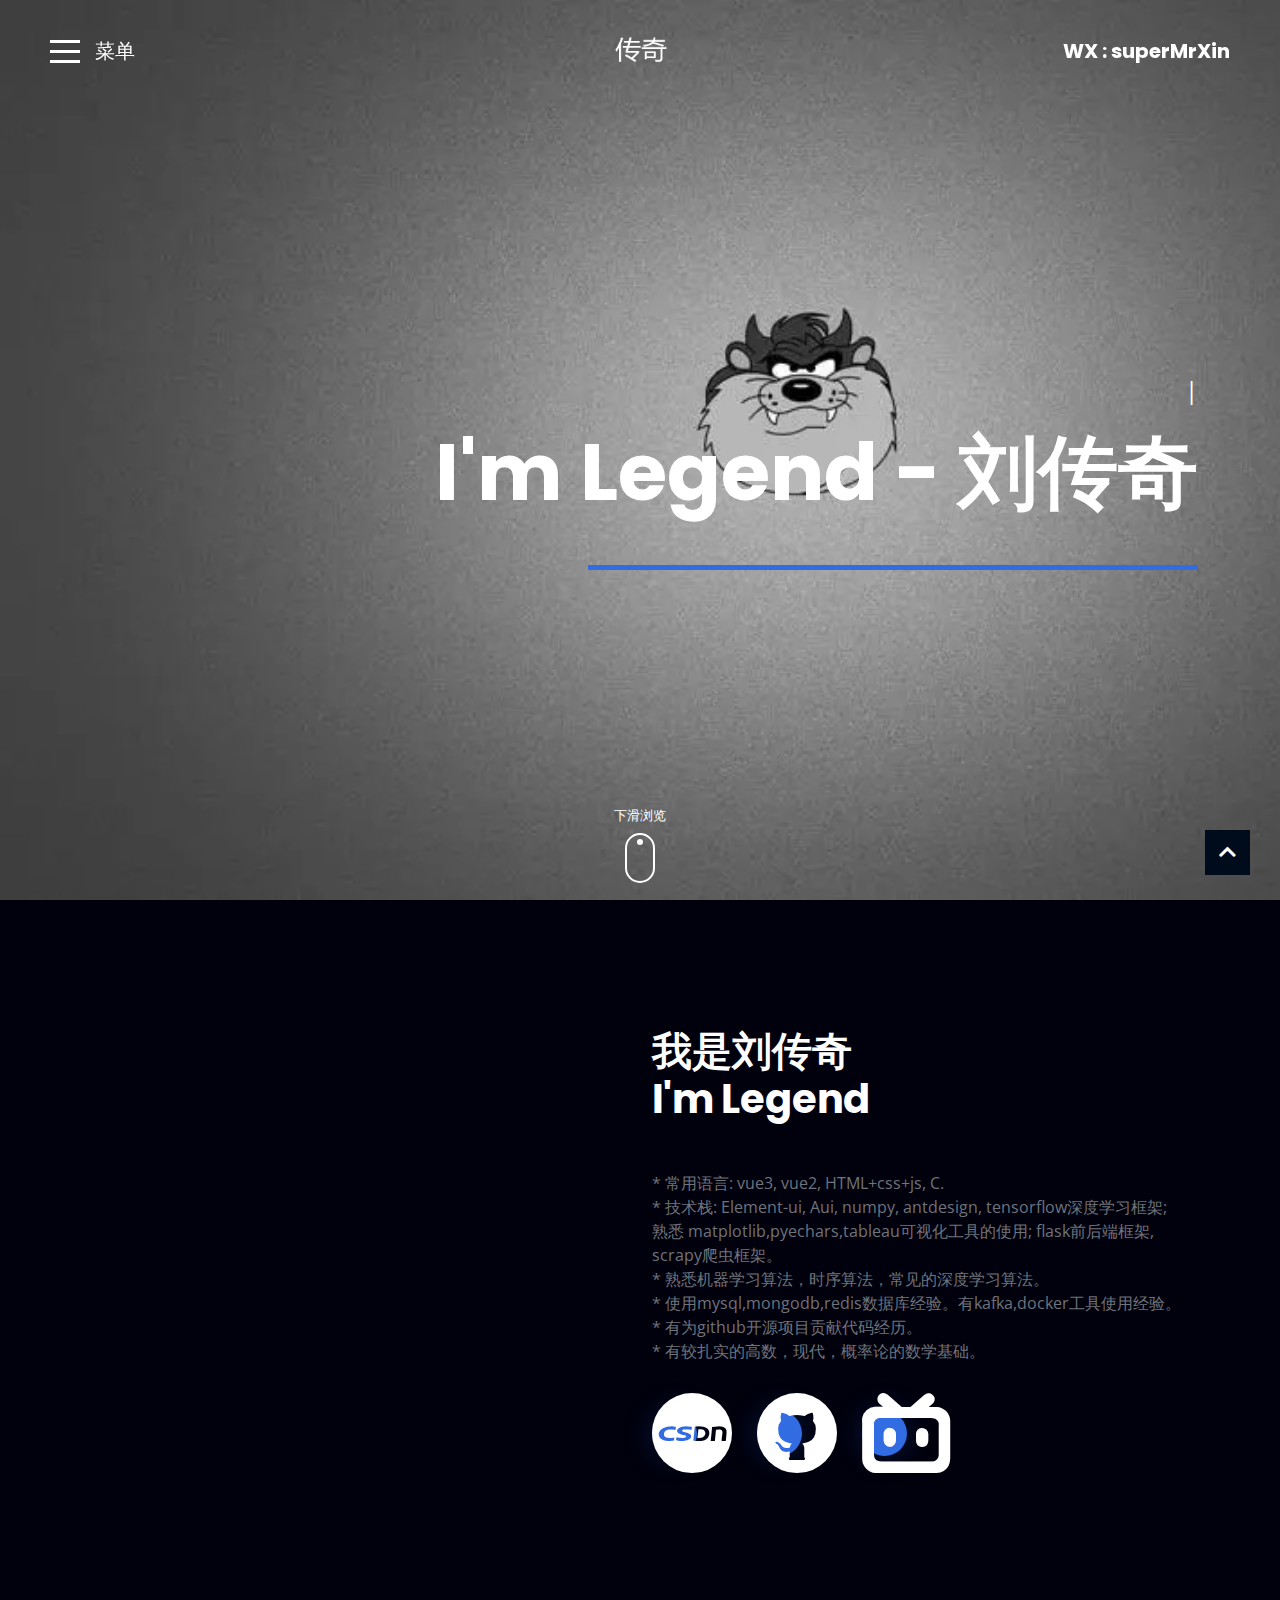
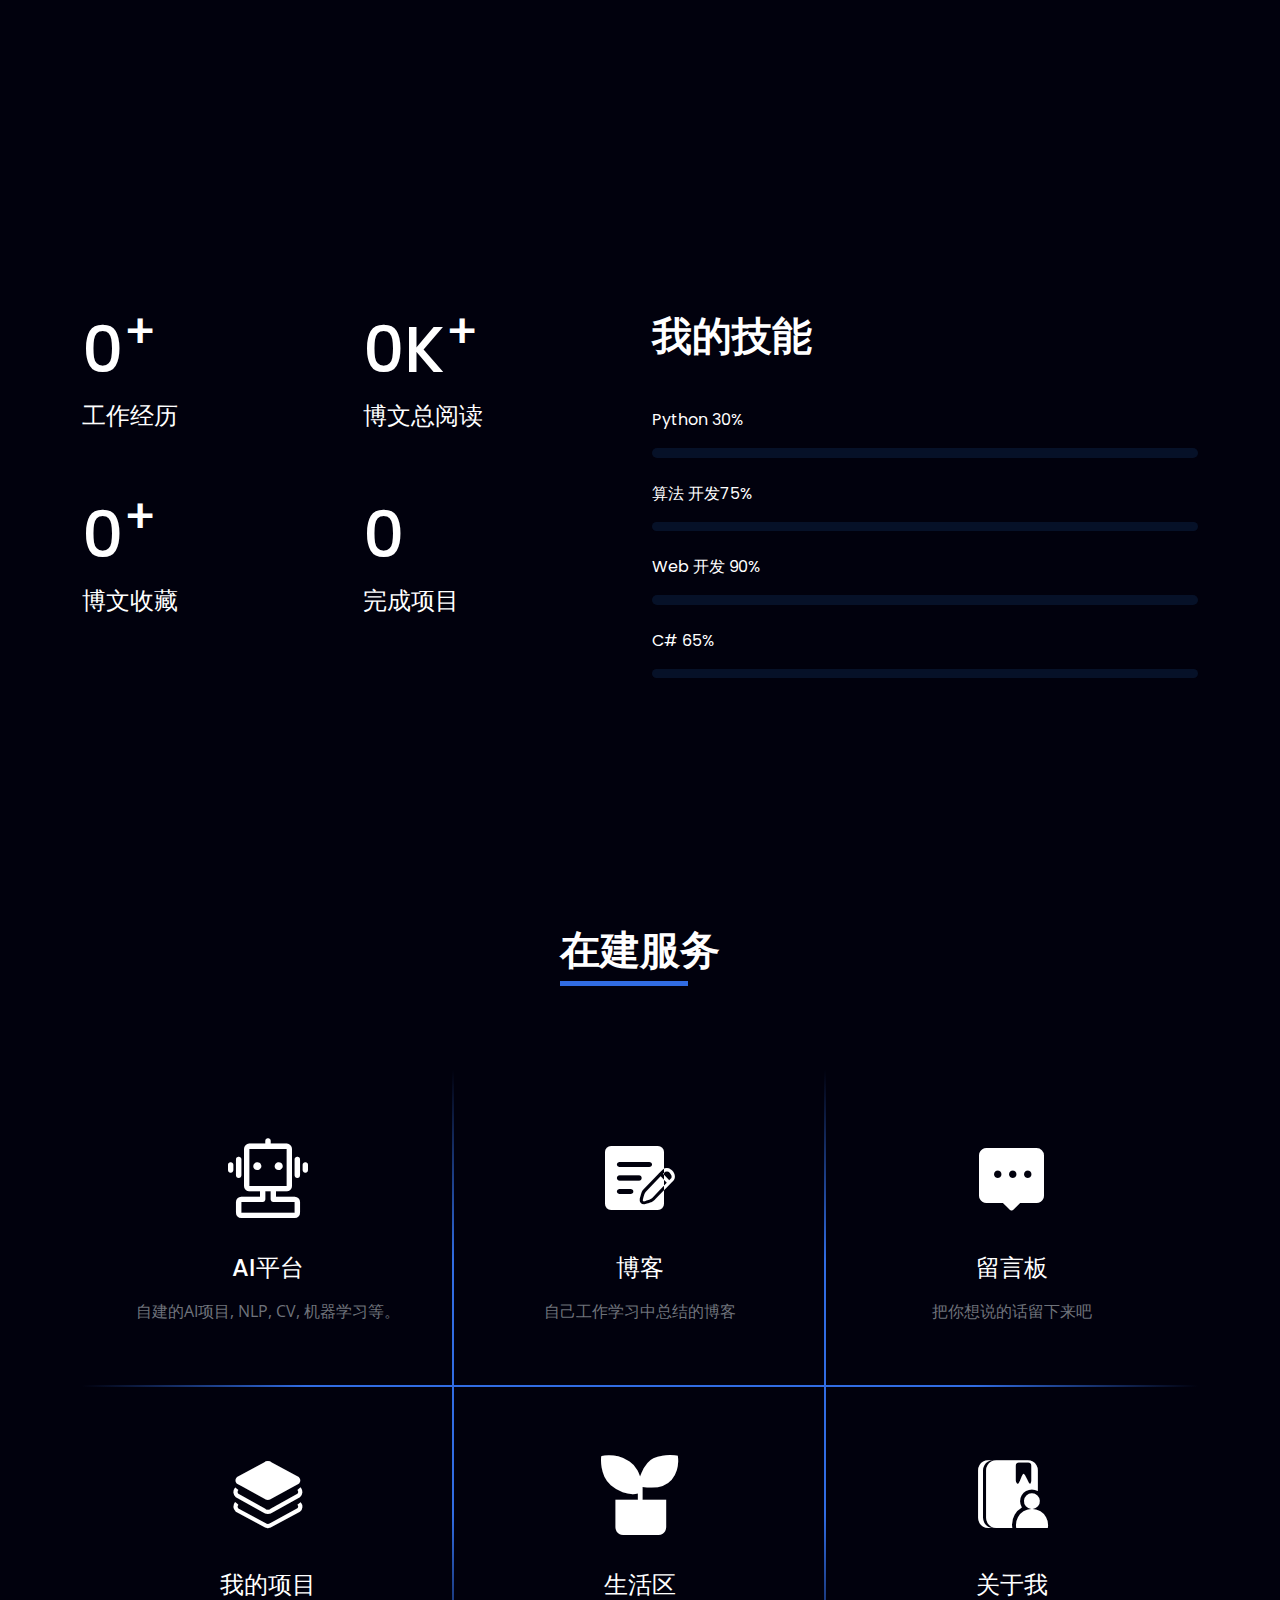
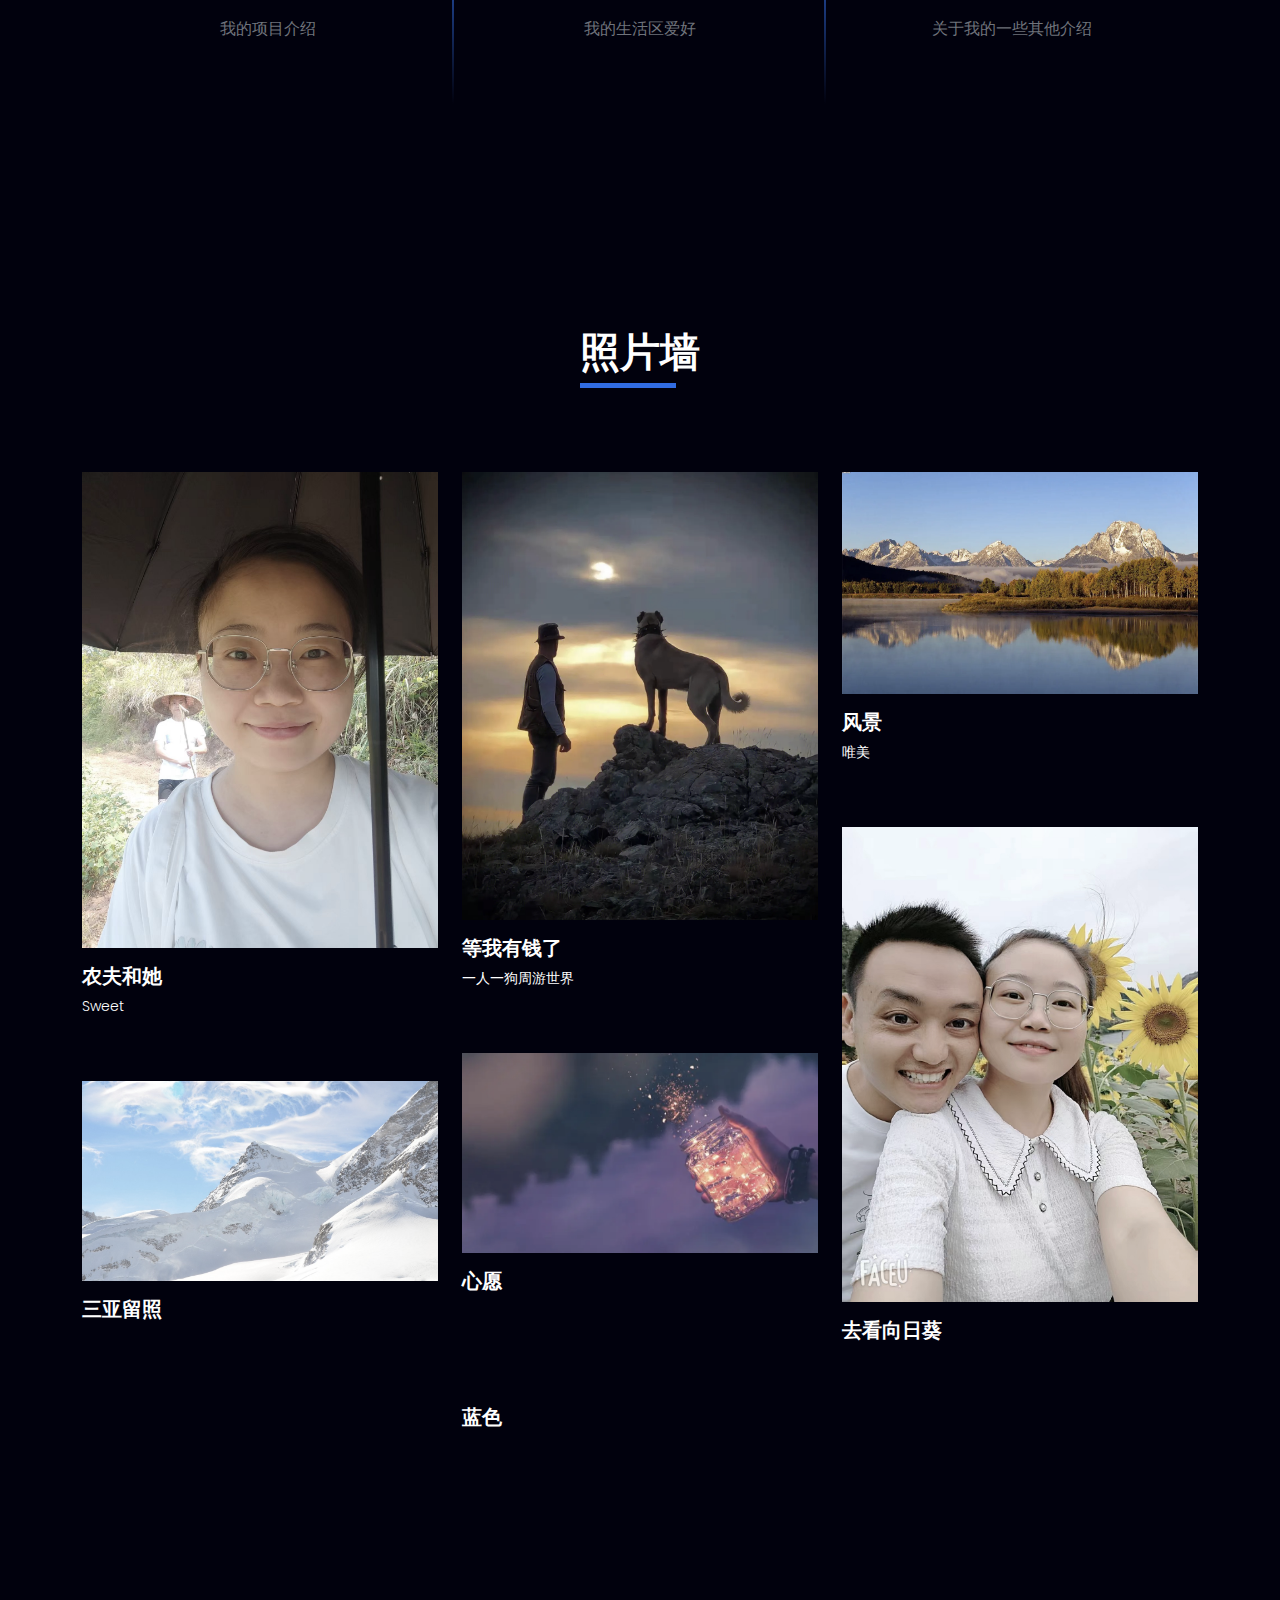
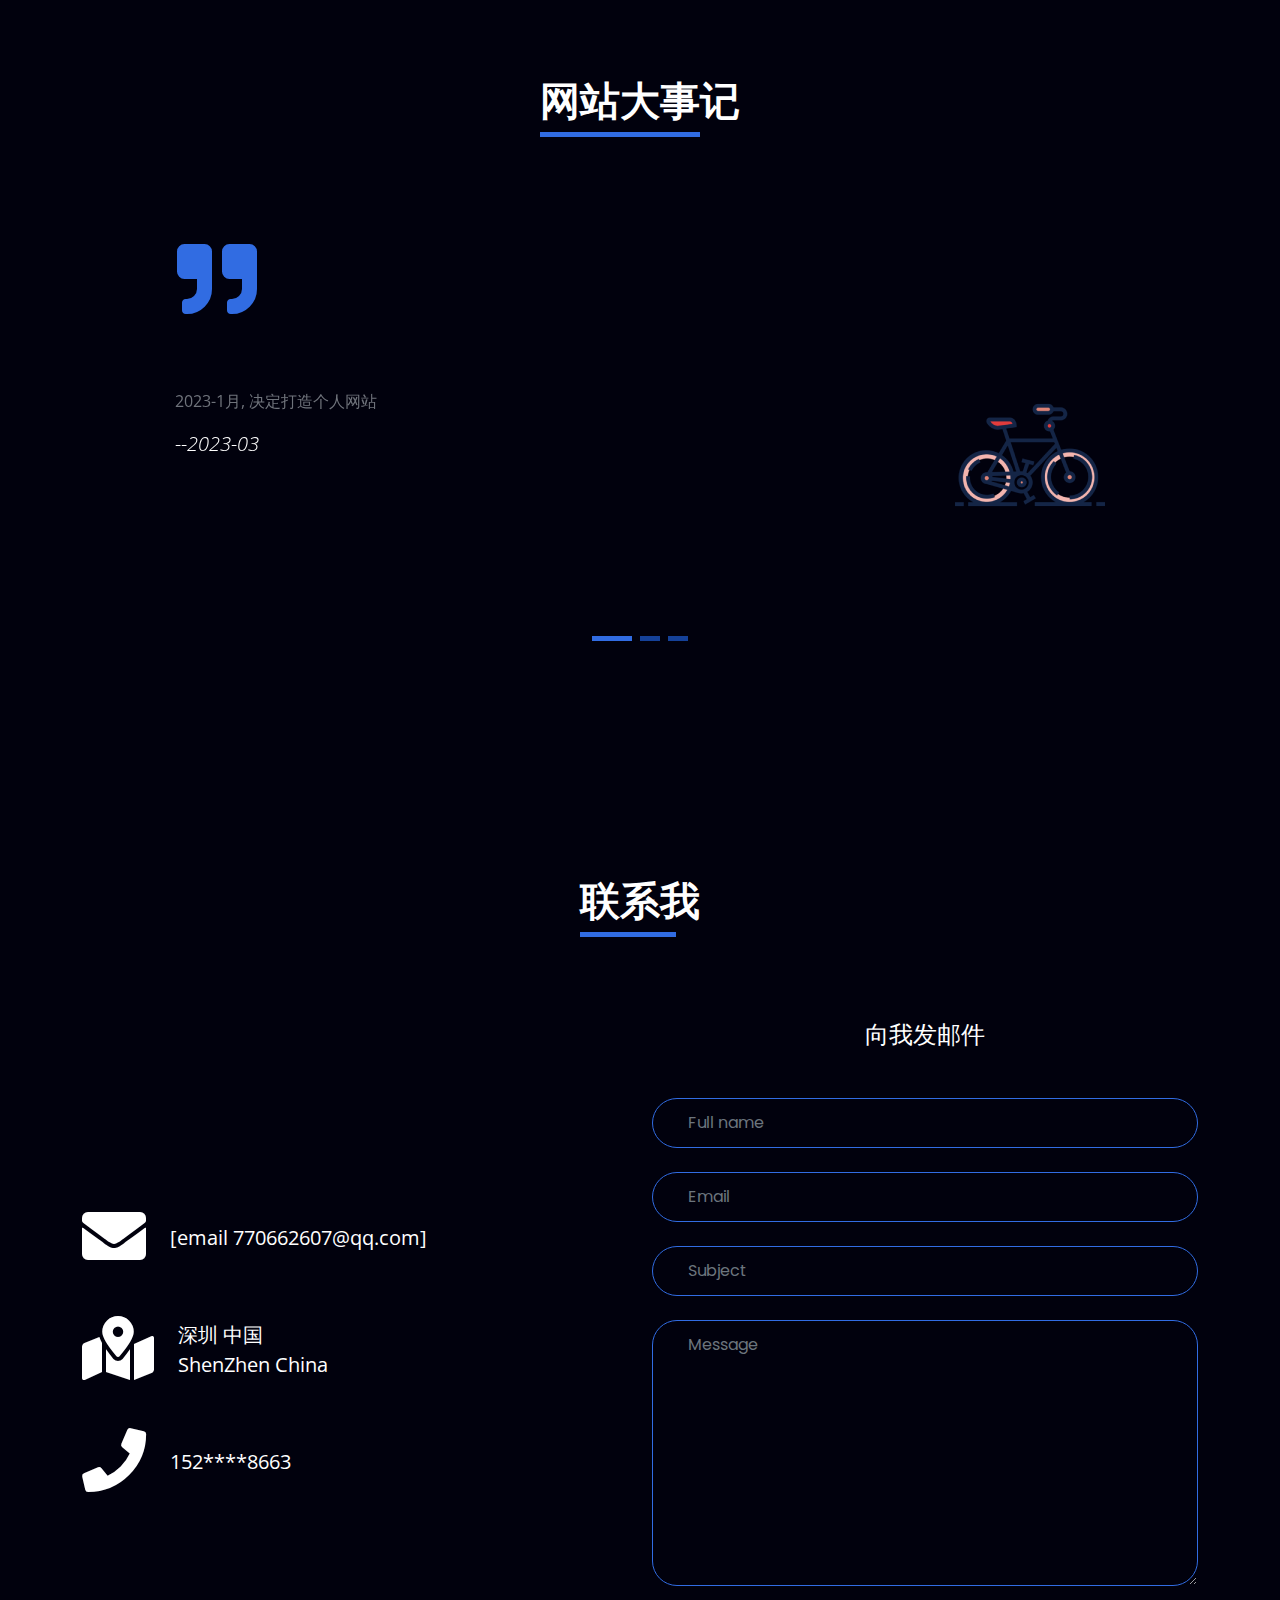
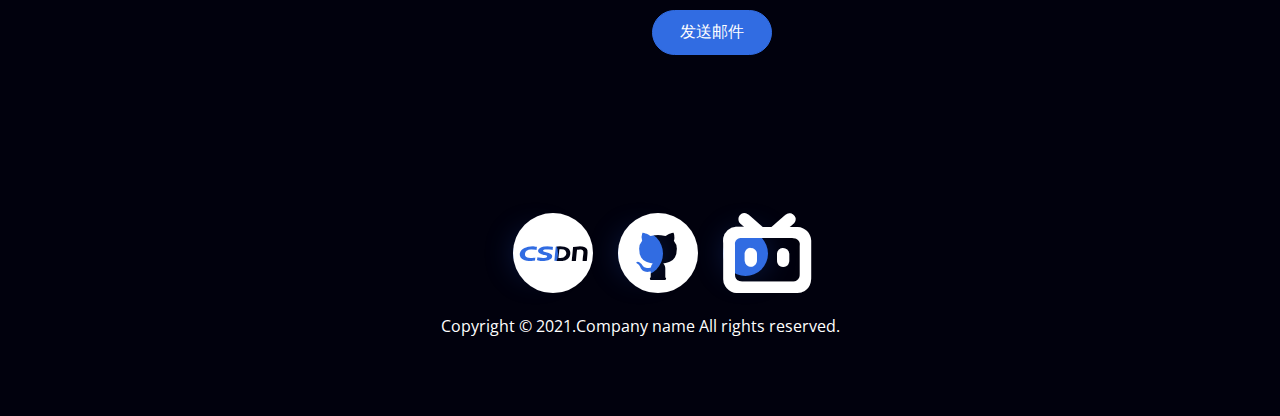
==== commit c304735c: "优化修改" ====
--- a/index.html
+++ b/index.html
@@ -4,11 +4,11 @@
 <meta charset="UTF-8">
 <meta http-equiv="X-UA-Compatible" content="IE=edge">
 <meta name="viewport" content="width=device-width, initial-scale=1.0">
-<title>Boris - 张博涵 - 个人主页</title>
+<title>Legend - 刘传奇 - 个人主页</title>
 <link rel="shortcut icon" href="music_ico.ico" type="image/x-icon">
 <!--Usefull Meta-->
 <meta name="description" content="算法工程师，热爱生活的码农，喜欢音乐，摄影，烹饪。">
-<meta name="keywords" content="Boris, 张博涵, 个人主页, 算法, 开发">
+<meta name="keywords" content="Legend, 刘传奇, 个人主页, 算法, 开发">
 <!--Google Fonts-->
 <link href="static/css/css2.css" rel="stylesheet">
 <link href="static/css/css21.css" rel="stylesheet">
@@ -46,9 +46,9 @@
         <div class="kt-t">菜单 </div>
         </a></div>
       <!--Header Toggler END--><!--Header Logo START-->
-      <div class="kayden-logo"><a href="#"><img src="static/picture/logo.svg" height="30" alt="kayden"></a></div>
+      <div class="kayden-logo"><a href="#"><img src="static/picture/logo.png" height="30" alt="kayden"></a></div>
       <!--Header Logo END--><!--Header Info START-->
-      <div class="kayden-nav-meta fs-5 fw-bold d-none d-sm-block text-end"><a href="#" class="text-reset">WX : boris_123blank</a></div>
+      <div class="kayden-nav-meta fs-5 fw-bold d-none d-sm-block text-end"><a href="#" class="text-reset">WX : superMrXin</a></div>
       <!--Header Info END--></div>
   </div>
 </header>
@@ -81,7 +81,7 @@
     <div class="home-details text-center text-sm-end w-100 h-100 d-flex align-items-center">
       <div class="home-details-inner w-100">
         <p class="welcome_text fs-4" data-aos="fade-up" data-aos-duration="800" data-aos-delay="500"><span class="typed_text" data-options="算法开发, web 开发, 做饭-音乐-摄影, 篮球-羽毛球"></span></p>
-        <h1 class="fs-1 fw-bold  kayden-underline-center kayden-underline-sm-right kayden-underline-big d-inline-block" data-aos="fade-up" data-aos-duration="800" data-aos-delay="800">I'm Boris - 张博涵</h1>
+        <h1 class="fs-1 fw-bold  kayden-underline-center kayden-underline-sm-right kayden-underline-big d-inline-block" data-aos="fade-up" data-aos-duration="800" data-aos-delay="800">I'm Legend - 刘传奇</h1>
       </div>
     </div>
   </div>
@@ -111,20 +111,20 @@
         <div class="offset-md-1 col-md-6 mt-5 mt-md-0">
           <div class="h-100 d-flex align-items-center justify-content-center">
             <div class="about-details">
-              <h2 class="fs-3 fw-bold mb-5">我是张博涵<br>I'm Boris</h2>
+              <h2 class="fs-3 fw-bold mb-5">我是刘传奇<br>I'm Legend</h2>
               <p class="text-secondary mb-5">
-                * 常用语言: python, java, HTML+css+js, C.<br>
-                * 技术栈: sklearn, pandas, numpy, pytorch, tensorflow深度学习框架; 熟悉 matplotlib,pyechars,tableau可视化工具的使用; flask前后端框架, scrapy爬虫框架。<br>
+                * 常用语言: vue3, vue2, HTML+css+js, C.<br>
+                * 技术栈: Element-ui, Aui, numpy, antdesign, tensorflow深度学习框架; 熟悉 matplotlib,pyechars,tableau可视化工具的使用; flask前后端框架, scrapy爬虫框架。<br>
                 * 熟悉机器学习算法，时序算法，常见的深度学习算法。<br>
-                * 有linux系统部署经验。使用mysql,mongodb,redis数据库经验。有kafka,docker工具使用经验。<br>
+                * 使用mysql,mongodb,redis数据库经验。有kafka,docker工具使用经验。<br>
                 * 有为github开源项目贡献代码经历。<br>
                 * 有较扎实的高数，现代，概率论的数学基础。<br>
               </p>
               <!--Social Links START-->
               <ul class="social-links list-inline mb-5">
-                <li class="list-inline-item"> <a href="https://blog.csdn.net/qq_58832911" target="_blank" title="Csdn"> <i class="iconfont icon-csdn"></i></a> </li>
-                <li class="list-inline-item"> <a href="https://github.com/Boris-2021" target="_blank" title="Git"> <i class="iconfont icon-githubb"></i> </a> </li>
-                <li class="list-inline-item"> <a href="https://space.bilibili.com/670883457" target="_blank" title="Bilibili"> <i class="iconfont icon-bilibili"></i> </a> </li>
+                <li class="list-inline-item"> <a href="https://blog.csdn.net/qq_40952352" target="_blank" title="Csdn"> <i class="iconfont icon-csdn"></i></a> </li>
+                <li class="list-inline-item"> <a href="https://github.com/L-chuanqi" target="_blank" title="Git"> <i class="iconfont icon-githubb"></i> </a> </li>
+                <li class="list-inline-item"> <a href="https://space.bilibili.com/430541745" target="_blank" title="Bilibili"> <i class="iconfont icon-bilibili"></i> </a> </li>
               </ul>
               <!--Social Links END--> 
               <!-- <a href="#" class="btn btn-outline-primary" title="Download CV">Download CV</a> </div> -->
@@ -148,7 +148,7 @@
             <div class="col-6"> 
               <!--Facts Item START-->
               <div class="fact d-flex flex-column align-items-center align-items-md-start">
-                <h3 class="fs-2 d-inline-block"><span class="tmcounter" data-from="0" data-to="2" data-speed="1000">0</span><sup>+</sup></h3>
+                <h3 class="fs-2 d-inline-block"><span class="tmcounter" data-from="0" data-to="7" data-speed="1000">0</span><sup>+</sup></h3>
                 <p class="fs-4 d-inline-block text-center text-md-left">工作经历</p>
               </div>
               <!--Facts Item END--> 
@@ -184,9 +184,9 @@
           <div class="skills_container"> 
             <!--Progress Bar START-->
             <div class="mb-4">
-              <label class="mb-3 fs-6">Python 80%</label>
+              <label class="mb-3 fs-6">Python 30%</label>
               <div class="progress">
-                <div class="progress-bar progress-bar-loadAnimation" data-percent="80" style="width: 0%;" role="progressbar" aria-valuenow="75" aria-valuemin="0" aria-valuemax="100"></div>
+                <div class="progress-bar progress-bar-loadAnimation" data-percent="30" style="width: 0%;" role="progressbar" aria-valuenow="30" aria-valuemin="0" aria-valuemax="100"></div>
               </div>
             </div>
             <!--Progress Bar END--> 
@@ -194,21 +194,21 @@
             <div class="mb-4">
               <label class="mb-3 fs-6">算法 开发75%</label>
               <div class="progress">
-                <div class="progress-bar progress-bar-loadAnimation" data-percent="75" style="width: 0%;" role="progressbar" aria-valuenow="90" aria-valuemin="0" aria-valuemax="100"></div>
+                <div class="progress-bar progress-bar-loadAnimation" data-percent="75" style="width: 0%;" role="progressbar" aria-valuenow="75" aria-valuemin="0" aria-valuemax="100"></div>
               </div>
             </div>
             <!--Progress Bar END--> 
             <!--Progress Bar START-->
             <div class="mb-4">
-              <label class="mb-3 fs-6">Web 开发 70%</label>
+              <label class="mb-3 fs-6">Web 开发 90%</label>
               <div class="progress">
-                <div class="progress-bar progress-bar-loadAnimation" data-percent="70" style="width: 0%;" role="progressbar" aria-valuenow="70" aria-valuemin="0" aria-valuemax="100"></div>
+                <div class="progress-bar progress-bar-loadAnimation" data-percent="90" style="width: 0%;" role="progressbar" aria-valuenow="80" aria-valuemin="0" aria-valuemax="100"></div>
               </div>
             </div>
             <!--Progress Bar END--> 
             <!--Progress Bar START-->
             <div class="mb-4">
-              <label class="mb-3 fs-6">Java 65%</label>
+              <label class="mb-3 fs-6">C# 65%</label>
               <div class="progress">
                 <div class="progress-bar progress-bar-loadAnimation" data-percent="65" style="width: 0%;" role="progressbar" aria-valuenow="95" aria-valuemin="0" aria-valuemax="100"></div>
               </div>
@@ -250,7 +250,7 @@
           <!--Gradient Grid Item END--> 
           <!--Gradient Grid Item START-->
           <div class="col-lg-4 text-center">
-            <a href="http://telove.love/" target="_blank" style="text-decoration: none;color: white;">
+            <a href="404_page.html" target="_blank" style="text-decoration: none;color: white;">
             <div class="p-5">
               <div class="fs-2 mb-3"> <i class="iconfont icon-xieboke"></i> </div>
               <h4 class="mb-3">博客</h4>
@@ -298,7 +298,7 @@
           <!--Gradient Grid Item END--> 
           <!--Gradient Grid Item START-->
           <div class="col-lg-4 text-center">
-            <a href="http://telove.love/about" target="_blank" style="text-decoration: none;color: white;">
+            <a href="404_page.html" target="_blank" style="text-decoration: none;color: white;">
             <div class="p-5">
               <div class="fs-2 mb-3"> <i class="iconfont icon-guanyuwo"></i> </div>
               <h4 class="mb-3">关于我</h4>
@@ -333,39 +333,39 @@
         <div class="col-md-6 col-lg-4 grid-item"> <a href="static/picture/portfolio1.jpg" class="portfolio-item portfolio-image underline_animation text-reset">
           <div class="portfolio-thumbnail"> <img src="static/picture/portfolio1.jpg" class="img-fluid img-grayTransition" alt=""> </div>
           <div class="portfolio-description my-3">
-            <h3 class="fs-5 underline_text fw-bold d-inline-block">山上随拍</h3>
-            <span class="d-block fw-light small-font-size">Street</span> </div>
+            <h3 class="fs-5 underline_text fw-bold d-inline-block">农夫和她</h3>
+            <span class="d-block fw-light small-font-size">Sweet</span> </div>
           </a> </div>
         <!--Masonry Grid Item END--> 
         <!--Masonry Grid Item START-->
         <div class="col-md-6 col-lg-4 grid-item"> <a href="static/picture/portfolio2.jpg" class="portfolio-item portfolio-image underline_animation text-reset">
           <div class="portfolio-thumbnail"> <img src="static/picture/portfolio2.jpg" class="img-fluid img-grayTransition" alt=""> </div>
           <div class="portfolio-description my-3">
-            <h3 class="fs-5 underline_text fw-bold d-inline-block">毕业照</h3>
-            <span class="d-block fw-light small-font-size">感谢上大学那几年没有疫情</span> </div>
+            <h3 class="fs-5 underline_text fw-bold d-inline-block">等我有钱了</h3>
+            <span class="d-block fw-light small-font-size">一人一狗周游世界</span> </div>
           </a> </div>
         <!--Masonry Grid Item END--> 
         <!--Masonry Grid Item START-->
         <div class="col-md-6 col-lg-4 grid-item"> <a href="static/picture/portfolio3.jpg" class="portfolio-item portfolio-image underline_animation text-reset">
           <div class="portfolio-thumbnail"> <img src="static/picture/portfolio3.jpg" class="img-fluid img-grayTransition" alt=""> </div>
           <div class="portfolio-description my-3">
-            <h3 class="fs-5 underline_text fw-bold d-inline-block">待业</h3>
-            <span class="d-block fw-light small-font-size">没事干</span> </div>
+            <h3 class="fs-5 underline_text fw-bold d-inline-block">风景</h3>
+            <span class="d-block fw-light small-font-size">唯美</span> </div>
           </a> </div>
         <!--Masonry Grid Item END--> 
         <!--Masonry Grid Item START-->
         <div class="col-md-6 col-lg-4 grid-item"> <a href="static/picture/portfolio4.jpg" class="portfolio-item portfolio-image underline_animation text-reset">
           <div class="portfolio-thumbnail"> <img src="static/picture/portfolio4.jpg" class="img-fluid img-grayTransition" alt=""> </div>
           <div class="portfolio-description my-3">
-            <h3 class="fs-5 underline_text fw-bold d-inline-block">厦门自拍</h3>
-            <span class="d-block fw-light small-font-size">摆渡船</span> </div>
+            <h3 class="fs-5 underline_text fw-bold d-inline-block">去看向日葵</h3>
+            <span class="d-block fw-light small-font-size"></span> </div>
           </a> </div>
         <!--Masonry Grid Item END--> 
         <!--Masonry Grid Item START-->
         <div class="col-md-6 col-lg-4 grid-item"> <a href="static/picture/portfolio5.jpg" class="portfolio-item portfolio-image underline_animation text-reset">
           <div class="portfolio-thumbnail"> <img src="static/picture/portfolio5.jpg" class="img-fluid img-grayTransition" alt=""> </div>
           <div class="portfolio-description my-3">
-            <h3 class="fs-5 underline_text fw-bold d-inline-block">沙滩</h3>
+            <h3 class="fs-5 underline_text fw-bold d-inline-block">心愿</h3>
             <span class="d-block fw-light small-font-size"></span> </div>
           </a> </div>
         <!--Masonry Grid Item END--> 
@@ -381,8 +381,8 @@
         <div class="col-md-6 col-lg-4 grid-item"> <a href="static/picture/portfolio7.jpg" class="portfolio-item portfolio-image underline_animation text-reset">
           <div class="portfolio-thumbnail"> <img src="static/picture/portfolio7.jpg" class="img-fluid img-grayTransition" alt=""> </div>
           <div class="portfolio-description my-3">
-            <h3 class="fs-5 underline_text fw-bold d-inline-block">结婚照</h3>
-            <span class="d-block fw-light small-font-size">全家福</span> </div>
+            <h3 class="fs-5 underline_text fw-bold d-inline-block">蓝色</h3>
+            <span class="d-block fw-light small-font-size"></span> </div>
           </a> </div>
         <!--Masonry Grid Item END--> 
 
@@ -419,8 +419,8 @@
             <div class="row">
               <div class="col-md-6 order-2 order-md-1">
                 <div class="testimonial_details">
-                  <p class="text-secondary mb-3">2022-11月, 决定打造个人网站, 学习了HTML+CSS+JS</p>
-                  <span class="font-family-secondary fs-5 fw-light fst-italic">--2022-10</span></div>
+                  <p class="text-secondary mb-3">2023-1月, 决定打造个人网站</p>
+                  <span class="font-family-secondary fs-5 fw-light fst-italic">--2023-03</span></div>
               </div>
               <div class="col-md-6 order-1 order-md-2">
                 <div class="testimonial_thumbnail d-flex justify-content-start justify-content-md-end"><img src="static/picture/testimonial1.png" class="kayden-shadow rounded-3 w-auto" alt=""></div>
@@ -433,7 +433,7 @@
               <div class="col-md-6 order-2 order-md-1">
                 <div class="testimonial_details">
                   <p class="text-secondary mb-3">开始在建服务搭建, 开始写后台</p>
-                  <span class="font-family-secondary fs-5 fw-light fst-italic">--2022 11</span> </div>
+                  <span class="font-family-secondary fs-5 fw-light fst-italic">--2023 04</span> </div>
               </div>
               <div class="col-md-6 order-1 order-md-2">
                 <div class="testimonial_thumbnail d-flex justify-content-start justify-content-md-end"> <img src="static/picture/testimonial2.png" class="kayden-shadow rounded-3 w-auto" alt=""> </div>
@@ -446,8 +446,8 @@
             <div class="row">
               <div class="col-md-6 order-2 order-md-1">
                 <div class="testimonial_details">
-                  <p class="text-secondary mb-3">主页上线 今天还是我和媳妇领证纪念日</p>
-                  <span class="font-family-secondary fs-5 fw-light fst-italic">--2022 11 22</span></div>
+                  <p class="text-secondary mb-3">主页上线 </p>
+                  <span class="font-family-secondary fs-5 fw-light fst-italic">--2023 03 06</span></div>
               </div>
               <div class="col-md-6 order-1 order-md-2">
                 <div class="testimonial_thumbnail d-flex justify-content-start justify-content-md-end"><img src="static/picture/testimonial3.png" class="kayden-shadow rounded-3 w-auto" alt=""></div>
@@ -474,17 +474,17 @@
           <div class="d-flex flex-column justify-content-center h-100"><!--Contact Details START-->
             <div class="contact-details d-flex flex-row align-items-center mb-3">
               <div class="cd-icon fs-2 me-4"><i class="fas fa-envelope"></i></div>
-              <div class="cd-info fs-5 font-family-secondary"><a href="https://mail.qq.com/" target="_blank" class="text-white"><span class="__cf_email__" data-cfemail="d5beb4acb1b0bb95b0adb4b8a5b9b0fbb6bab8">[email 1224671912@qq.com]</span></a></div>
+              <div class="cd-info fs-5 font-family-secondary"><a href="https://mail.qq.com/" target="_blank" class="text-white"><span class="__cf_email__" data-cfemail="d5beb4acb1b0bb95b0adb4b8a5b9b0fbb6bab8">[email 770662607@qq.com]</span></a></div>
             </div>
             <!--Contact Details END--><!--Contact Details START-->
             <div class="contact-details d-flex flex-row align-items-center mb-3">
               <div class="cd-icon fs-2 me-4"><i class="fas fa-map-marked-alt"></i></div>
-              <div class="cd-info fs-5 font-family-secondary">北京 中国<br>Beijing China</div>
+              <div class="cd-info fs-5 font-family-secondary">深圳 中国<br>ShenZhen China</div>
             </div>
             <!--Contact Details END--><!--Contact Details START-->
             <div class="contact-details d-flex flex-row align-items-center">
               <div class="cd-icon fs-2 me-4"><i class="fas fa-phone"></i></div>
-              <div class="cd-info fs-5 font-family-secondary"><a href="" class="text-white">153****5863 </a></div>
+              <div class="cd-info fs-5 font-family-secondary"><a href="" class="text-white">152****8663 </a></div>
             </div>
             <!--Contact Details END--></div>
         </div>
@@ -519,9 +519,9 @@
   <div class="container">
     <div class="d-flex flex-column align-items-center justify-content-center py-3"><!--Social Links START-->
       <ul class="social-links list-inline mb-4">
-        <li class="list-inline-item"> <a href="https://blog.csdn.net/qq_58832911" target="_blank" title="Csdn"> <i class="iconfont icon-csdn"></i></a> </li>
-        <li class="list-inline-item"> <a href="https://github.com/Boris-2021" target="_blank" title="Git"> <i class="iconfont icon-githubb"></i> </a> </li>
-        <li class="list-inline-item"> <a href="https://space.bilibili.com/670883457" target="_blank" title="Bilibili"> <i class="iconfont icon-bilibili"></i> </a> </li>
+        <li class="list-inline-item"> <a href="https://blog.csdn.net/qq_40952352" target="_blank" title="Csdn"> <i class="iconfont icon-csdn"></i></a> </li>
+        <li class="list-inline-item"> <a href="https://github.com/L-chuanqi" target="_blank" title="Git"> <i class="iconfont icon-githubb"></i> </a> </li>
+        <li class="list-inline-item"> <a href="https://space.bilibili.com/430541745" target="_blank" title="Bilibili"> <i class="iconfont icon-bilibili"></i> </a> </li>
       </ul>
       <!--Social Links END--> 
       <!--Copyright START-->
--- a/static/css/kayden_1.css
+++ b/static/css/kayden_1.css
@@ -1 +1,13241 @@
-:root{--bs-blue:#0d6efd;--bs-indigo:#6610f2;--bs-purple:#6f42c1;--bs-pink:#d63384;--bs-red:#dc3545;--bs-orange:#fd7e14;--bs-yellow:#ffc107;--bs-green:#198754;--bs-teal:#20c997;--bs-cyan:#0dcaf0;--bs-white:#fff;--bs-gray:#6c757d;--bs-gray-dark:#343a40;--bs-primary:#316CE2;--bs-secondary:#6f737b;--bs-success:#198754;--bs-info:#0dcaf0;--bs-warning:#ffc107;--bs-danger:#dc3545;--bs-light:#f8f9fa;--bs-dark:#212529;--bs-font-sans-serif:system-ui,-apple-system,"Segoe UI",Roboto,"Helvetica Neue",Arial,"Noto Sans","Liberation Sans",sans-serif,"Apple Color Emoji","Segoe UI Emoji","Segoe UI Symbol","Noto Color Emoji";--bs-font-monospace:SFMono-Regular,Menlo,Monaco,Consolas,"Liberation Mono","Courier New",monospace;--bs-gradient:linear-gradient(180deg,rgba(255,255,255,0.15),rgba(255,255,255,0))}:root{--bs-font-sans-serif:'Poppins',system-ui,-apple-system,"Segoe UI",Roboto,"Helvetica Neue",Arial,"Noto Sans","Liberation Sans",sans-serif,"Apple Color Emoji","Segoe UI Emoji","Segoe UI Symbol","Noto Color Emoji";--bs-font-monospace:SFMono-Regular,Menlo,Monaco,Consolas,"Liberation Mono","Courier New",monospace;--bs-gradient:linear-gradient(180deg,rgba(255,255,255,0.15),rgba(255,255,255,0))}*,*::before,*::after{-webkit-box-sizing:border-box;box-sizing:border-box}body{margin:0;font-family:var(--bs-font-sans-serif);font-size:1rem;font-weight:400;line-height:1.5;color:#fff;background-color:#01010D;-webkit-text-size-adjust:100%;-webkit-tap-highlight-color:rgba(0,0,0,0)}hr{margin:1rem 0;color:inherit;background-color:currentColor;border:0;opacity:.25}hr:not([size]){height:1px}h1,.h1,h2,.h2,h3,.h3,h4,.h4,h5,.h5,h6,.h6{margin-top:0;margin-bottom:.5rem;font-weight:500;line-height:1.2}h1,.h1{font-size:calc(1.625rem+4.5vw)}@media(min-width:1200px){h1,.h1{font-size:5rem}}h2,.h2{font-size:calc(1.525rem+3.3vw)}@media(min-width:1200px){h2,.h2{font-size:4rem}}h3,.h3{font-size:calc(1.375rem+1.5vw)}@media(min-width:1200px){h3,.h3{font-size:2.5rem}}h4,.h4{font-size:calc(1.275rem+0.3vw)}@media(min-width:1200px){h4,.h4{font-size:1.5rem}}h5,.h5{font-size:1.25rem}h6,.h6{font-size:1rem}p{margin-top:0;margin-bottom:1rem}abbr[title],abbr[data-bs-original-title]{-webkit-text-decoration:underline dotted;text-decoration:underline dotted;cursor:help;text-decoration-skip-ink:none}address{margin-bottom:1rem;font-style:normal;line-height:inherit}ol,ul{padding-left:2rem}ol,ul,dl{margin-top:0;margin-bottom:1rem}ol ol,ul ul,ol ul,ul ol{margin-bottom:0}dt{font-weight:700}dd{margin-bottom:.5rem;margin-left:0}blockquote{margin:0 0 1rem}b,strong{font-weight:bolder}small,.small{font-size:.875em}mark,.mark{padding:.2em;background-color:#fcf8e3}sub,sup{position:relative;font-size:.75em;line-height:0;vertical-align:baseline}sub{bottom:-.25em}sup{top:-.5em}a{color:#316CE2;text-decoration:none}a:hover{color:#2860cf;text-decoration:none}a:not([href]):not([class]),a:not([href]):not([class]):hover{color:inherit;text-decoration:none}pre,code,kbd,samp{font-family:var(--bs-font-monospace);font-size:1em;direction:ltr;unicode-bidi:bidi-override}pre{display:block;margin-top:0;margin-bottom:1rem;overflow:auto;font-size:.875em}pre code{font-size:inherit;color:inherit;word-break:normal}code{font-size:.875em;color:#d63384;word-wrap:break-word}a>code{color:inherit}kbd{padding:.2rem .4rem;font-size:.875em;color:#fff;background-color:#212529;border-radius:.3rem}kbd kbd{padding:0;font-size:1em;font-weight:700}figure{margin:0 0 1rem}img,svg{vertical-align:middle}table{caption-side:bottom;border-collapse:collapse}caption{padding-top:.5rem;padding-bottom:.5rem;color:#6c757d;text-align:left}th{text-align:inherit;text-align:-webkit-match-parent}thead,tbody,tfoot,tr,td,th{border-color:inherit;border-style:solid;border-width:0}label{display:inline-block}button{border-radius:0}button:focus:not(:focus-visible){outline:0}input,button,select,optgroup,textarea{margin:0;font-family:inherit;font-size:inherit;line-height:inherit}button,select{text-transform:none}[role="button"]{cursor:pointer}select{word-wrap:normal}select:disabled{opacity:1}[list]::-webkit-calendar-picker-indicator{display:none}button,[type="button"],[type="reset"],[type="submit"]{-webkit-appearance:button}button:not(:disabled),[type="button"]:not(:disabled),[type="reset"]:not(:disabled),[type="submit"]:not(:disabled){cursor:pointer}::-moz-focus-inner{padding:0;border-style:none}textarea{resize:vertical}fieldset{min-width:0;padding:0;margin:0;border:0}legend{float:left;width:100%;padding:0;margin-bottom:.5rem;font-size:calc(1.275rem+0.3vw);line-height:inherit}@media(min-width:1200px){legend{font-size:1.5rem}}legend+*{clear:left}::-webkit-datetime-edit-fields-wrapper,::-webkit-datetime-edit-text,::-webkit-datetime-edit-minute,::-webkit-datetime-edit-hour-field,::-webkit-datetime-edit-day-field,::-webkit-datetime-edit-month-field,::-webkit-datetime-edit-year-field{padding:0}::-webkit-inner-spin-button{height:auto}[type="search"]{outline-offset:-2px;-webkit-appearance:textfield}::-webkit-search-decoration{-webkit-appearance:none}::-webkit-color-swatch-wrapper{padding:0}::file-selector-button{font:inherit}::-webkit-file-upload-button{font:inherit;-webkit-appearance:button}output{display:inline-block}iframe{border:0}summary{display:list-item;cursor:pointer}progress{vertical-align:baseline}[hidden]{display:none!important}.lead{font-size:1.25rem;font-weight:300}.display-1{font-size:calc(1.625rem+4.5vw);font-weight:300;line-height:1.2}@media(min-width:1200px){.display-1{font-size:5rem}}.display-2{font-size:calc(1.575rem+3.9vw);font-weight:300;line-height:1.2}@media(min-width:1200px){.display-2{font-size:4.5rem}}.display-3{font-size:calc(1.525rem+3.3vw);font-weight:300;line-height:1.2}@media(min-width:1200px){.display-3{font-size:4rem}}.display-4{font-size:calc(1.475rem+2.7vw);font-weight:300;line-height:1.2}@media(min-width:1200px){.display-4{font-size:3.5rem}}.display-5{font-size:calc(1.425rem+2.1vw);font-weight:300;line-height:1.2}@media(min-width:1200px){.display-5{font-size:3rem}}.display-6{font-size:calc(1.375rem+1.5vw);font-weight:300;line-height:1.2}@media(min-width:1200px){.display-6{font-size:2.5rem}}.list-unstyled{padding-left:0;list-style:none}.list-inline{padding-left:0;list-style:none}.list-inline-item{display:inline-block}.list-inline-item:not(:last-child){margin-right:3.5rem}.initialism{font-size:.875em;text-transform:uppercase}.blockquote{margin-bottom:1rem;font-size:1.25rem}.blockquote>:last-child{margin-bottom:0}.blockquote-footer{margin-top:-1rem;margin-bottom:1rem;font-size:.875em;color:#6c757d}.blockquote-footer::before{content:"\2014\00A0"}.img-fluid{max-width:100%;height:auto}.img-thumbnail{padding:.25rem;background-color:#01010D;border:1px solid #dee2e6;border-radius:.25rem;max-width:100%;height:auto}.figure{display:inline-block}.figure-img{margin-bottom:.5rem;line-height:1}.figure-caption{font-size:.875em;color:#6c757d}.container,.container-fluid,.container-sm,.container-md,.container-lg,.container-xl,.container-xxl{width:100%;padding-right:var(--bs-gutter-x,0.75rem);padding-left:var(--bs-gutter-x,0.75rem);margin-right:auto;margin-left:auto}@media(min-width:576px){.container,.container-sm{max-width:540px}}@media(min-width:768px){.container,.container-sm,.container-md{max-width:720px}}@media(min-width:992px){.container,.container-sm,.container-md,.container-lg{max-width:960px}}@media(min-width:1200px){.container,.container-sm,.container-md,.container-lg,.container-xl{max-width:1140px}}@media(min-width:1400px){.container,.container-sm,.container-md,.container-lg,.container-xl,.container-xxl{max-width:1320px}}.row{--bs-gutter-x:1.5rem;--bs-gutter-y:0;display:-webkit-box;display:-ms-flexbox;display:flex;-ms-flex-wrap:wrap;flex-wrap:wrap;margin-top:calc(var(--bs-gutter-y) * -1);margin-right:calc(var(--bs-gutter-x) / -2);margin-left:calc(var(--bs-gutter-x) / -2)}.row>*{-ms-flex-negative:0;flex-shrink:0;width:100%;max-width:100%;padding-right:calc(var(--bs-gutter-x) / 2);padding-left:calc(var(--bs-gutter-x) / 2);margin-top:var(--bs-gutter-y)}.col{-webkit-box-flex:1;-ms-flex:1 0 0;flex:1 0 0}.row-cols-auto>*{-webkit-box-flex:0;-ms-flex:0 0 auto;flex:0 0 auto;width:auto}.row-cols-1>*{-webkit-box-flex:0;-ms-flex:0 0 auto;flex:0 0 auto;width:100%}.row-cols-2>*{-webkit-box-flex:0;-ms-flex:0 0 auto;flex:0 0 auto;width:50%}.row-cols-3>*{-webkit-box-flex:0;-ms-flex:0 0 auto;flex:0 0 auto;width:33.33333%}.row-cols-4>*{-webkit-box-flex:0;-ms-flex:0 0 auto;flex:0 0 auto;width:25%}.row-cols-5>*{-webkit-box-flex:0;-ms-flex:0 0 auto;flex:0 0 auto;width:20%}.row-cols-6>*{-webkit-box-flex:0;-ms-flex:0 0 auto;flex:0 0 auto;width:16.66667%}.col-auto{-webkit-box-flex:0;-ms-flex:0 0 auto;flex:0 0 auto;width:auto}.col-1{-webkit-box-flex:0;-ms-flex:0 0 auto;flex:0 0 auto;width:8.33333%}.col-2{-webkit-box-flex:0;-ms-flex:0 0 auto;flex:0 0 auto;width:16.66667%}.col-3{-webkit-box-flex:0;-ms-flex:0 0 auto;flex:0 0 auto;width:25%}.col-4{-webkit-box-flex:0;-ms-flex:0 0 auto;flex:0 0 auto;width:33.33333%}.col-5{-webkit-box-flex:0;-ms-flex:0 0 auto;flex:0 0 auto;width:41.66667%}.col-6{-webkit-box-flex:0;-ms-flex:0 0 auto;flex:0 0 auto;width:50%}.col-7{-webkit-box-flex:0;-ms-flex:0 0 auto;flex:0 0 auto;width:58.33333%}.col-8{-webkit-box-flex:0;-ms-flex:0 0 auto;flex:0 0 auto;width:66.66667%}.col-9{-webkit-box-flex:0;-ms-flex:0 0 auto;flex:0 0 auto;width:75%}.col-10{-webkit-box-flex:0;-ms-flex:0 0 auto;flex:0 0 auto;width:83.33333%}.col-11{-webkit-box-flex:0;-ms-flex:0 0 auto;flex:0 0 auto;width:91.66667%}.col-12{-webkit-box-flex:0;-ms-flex:0 0 auto;flex:0 0 auto;width:100%}.offset-1{margin-left:8.33333%}.offset-2{margin-left:16.66667%}.offset-3{margin-left:25%}.offset-4{margin-left:33.33333%}.offset-5{margin-left:41.66667%}.offset-6{margin-left:50%}.offset-7{margin-left:58.33333%}.offset-8{margin-left:66.66667%}.offset-9{margin-left:75%}.offset-10{margin-left:83.33333%}.offset-11{margin-left:91.66667%}.g-0,.gx-0{--bs-gutter-x:0}.g-0,.gy-0{--bs-gutter-y:0}.g-1,.gx-1{--bs-gutter-x:.25rem}.g-1,.gy-1{--bs-gutter-y:.25rem}.g-2,.gx-2{--bs-gutter-x:.5rem}.g-2,.gy-2{--bs-gutter-y:.5rem}.g-3,.gx-3{--bs-gutter-x:1rem}.g-3,.gy-3{--bs-gutter-y:1rem}.g-4,.gx-4{--bs-gutter-x:1.5rem}.g-4,.gy-4{--bs-gutter-y:1.5rem}.g-5,.gx-5{--bs-gutter-x:3rem}.g-5,.gy-5{--bs-gutter-y:3rem}@media(min-width:576px){.col-sm{-webkit-box-flex:1;-ms-flex:1 0 0;flex:1 0 0}.row-cols-sm-auto>*{-webkit-box-flex:0;-ms-flex:0 0 auto;flex:0 0 auto;width:auto}.row-cols-sm-1>*{-webkit-box-flex:0;-ms-flex:0 0 auto;flex:0 0 auto;width:100%}.row-cols-sm-2>*{-webkit-box-flex:0;-ms-flex:0 0 auto;flex:0 0 auto;width:50%}.row-cols-sm-3>*{-webkit-box-flex:0;-ms-flex:0 0 auto;flex:0 0 auto;width:33.33333%}.row-cols-sm-4>*{-webkit-box-flex:0;-ms-flex:0 0 auto;flex:0 0 auto;width:25%}.row-cols-sm-5>*{-webkit-box-flex:0;-ms-flex:0 0 auto;flex:0 0 auto;width:20%}.row-cols-sm-6>*{-webkit-box-flex:0;-ms-flex:0 0 auto;flex:0 0 auto;width:16.66667%}.col-sm-auto{-webkit-box-flex:0;-ms-flex:0 0 auto;flex:0 0 auto;width:auto}.col-sm-1{-webkit-box-flex:0;-ms-flex:0 0 auto;flex:0 0 auto;width:8.33333%}.col-sm-2{-webkit-box-flex:0;-ms-flex:0 0 auto;flex:0 0 auto;width:16.66667%}.col-sm-3{-webkit-box-flex:0;-ms-flex:0 0 auto;flex:0 0 auto;width:25%}.col-sm-4{-webkit-box-flex:0;-ms-flex:0 0 auto;flex:0 0 auto;width:33.33333%}.col-sm-5{-webkit-box-flex:0;-ms-flex:0 0 auto;flex:0 0 auto;width:41.66667%}.col-sm-6{-webkit-box-flex:0;-ms-flex:0 0 auto;flex:0 0 auto;width:50%}.col-sm-7{-webkit-box-flex:0;-ms-flex:0 0 auto;flex:0 0 auto;width:58.33333%}.col-sm-8{-webkit-box-flex:0;-ms-flex:0 0 auto;flex:0 0 auto;width:66.66667%}.col-sm-9{-webkit-box-flex:0;-ms-flex:0 0 auto;flex:0 0 auto;width:75%}.col-sm-10{-webkit-box-flex:0;-ms-flex:0 0 auto;flex:0 0 auto;width:83.33333%}.col-sm-11{-webkit-box-flex:0;-ms-flex:0 0 auto;flex:0 0 auto;width:91.66667%}.col-sm-12{-webkit-box-flex:0;-ms-flex:0 0 auto;flex:0 0 auto;width:100%}.offset-sm-0{margin-left:0}.offset-sm-1{margin-left:8.33333%}.offset-sm-2{margin-left:16.66667%}.offset-sm-3{margin-left:25%}.offset-sm-4{margin-left:33.33333%}.offset-sm-5{margin-left:41.66667%}.offset-sm-6{margin-left:50%}.offset-sm-7{margin-left:58.33333%}.offset-sm-8{margin-left:66.66667%}.offset-sm-9{margin-left:75%}.offset-sm-10{margin-left:83.33333%}.offset-sm-11{margin-left:91.66667%}.g-sm-0,.gx-sm-0{--bs-gutter-x:0}.g-sm-0,.gy-sm-0{--bs-gutter-y:0}.g-sm-1,.gx-sm-1{--bs-gutter-x:.25rem}.g-sm-1,.gy-sm-1{--bs-gutter-y:.25rem}.g-sm-2,.gx-sm-2{--bs-gutter-x:.5rem}.g-sm-2,.gy-sm-2{--bs-gutter-y:.5rem}.g-sm-3,.gx-sm-3{--bs-gutter-x:1rem}.g-sm-3,.gy-sm-3{--bs-gutter-y:1rem}.g-sm-4,.gx-sm-4{--bs-gutter-x:1.5rem}.g-sm-4,.gy-sm-4{--bs-gutter-y:1.5rem}.g-sm-5,.gx-sm-5{--bs-gutter-x:3rem}.g-sm-5,.gy-sm-5{--bs-gutter-y:3rem}}@media(min-width:768px){.col-md{-webkit-box-flex:1;-ms-flex:1 0 0;flex:1 0 0}.row-cols-md-auto>*{-webkit-box-flex:0;-ms-flex:0 0 auto;flex:0 0 auto;width:auto}.row-cols-md-1>*{-webkit-box-flex:0;-ms-flex:0 0 auto;flex:0 0 auto;width:100%}.row-cols-md-2>*{-webkit-box-flex:0;-ms-flex:0 0 auto;flex:0 0 auto;width:50%}.row-cols-md-3>*{-webkit-box-flex:0;-ms-flex:0 0 auto;flex:0 0 auto;width:33.33333%}.row-cols-md-4>*{-webkit-box-flex:0;-ms-flex:0 0 auto;flex:0 0 auto;width:25%}.row-cols-md-5>*{-webkit-box-flex:0;-ms-flex:0 0 auto;flex:0 0 auto;width:20%}.row-cols-md-6>*{-webkit-box-flex:0;-ms-flex:0 0 auto;flex:0 0 auto;width:16.66667%}.col-md-auto{-webkit-box-flex:0;-ms-flex:0 0 auto;flex:0 0 auto;width:auto}.col-md-1{-webkit-box-flex:0;-ms-flex:0 0 auto;flex:0 0 auto;width:8.33333%}.col-md-2{-webkit-box-flex:0;-ms-flex:0 0 auto;flex:0 0 auto;width:16.66667%}.col-md-3{-webkit-box-flex:0;-ms-flex:0 0 auto;flex:0 0 auto;width:25%}.col-md-4{-webkit-box-flex:0;-ms-flex:0 0 auto;flex:0 0 auto;width:33.33333%}.col-md-5{-webkit-box-flex:0;-ms-flex:0 0 auto;flex:0 0 auto;width:41.66667%}.col-md-6{-webkit-box-flex:0;-ms-flex:0 0 auto;flex:0 0 auto;width:50%}.col-md-7{-webkit-box-flex:0;-ms-flex:0 0 auto;flex:0 0 auto;width:58.33333%}.col-md-8{-webkit-box-flex:0;-ms-flex:0 0 auto;flex:0 0 auto;width:66.66667%}.col-md-9{-webkit-box-flex:0;-ms-flex:0 0 auto;flex:0 0 auto;width:75%}.col-md-10{-webkit-box-flex:0;-ms-flex:0 0 auto;flex:0 0 auto;width:83.33333%}.col-md-11{-webkit-box-flex:0;-ms-flex:0 0 auto;flex:0 0 auto;width:91.66667%}.col-md-12{-webkit-box-flex:0;-ms-flex:0 0 auto;flex:0 0 auto;width:100%}.offset-md-0{margin-left:0}.offset-md-1{margin-left:8.33333%}.offset-md-2{margin-left:16.66667%}.offset-md-3{margin-left:25%}.offset-md-4{margin-left:33.33333%}.offset-md-5{margin-left:41.66667%}.offset-md-6{margin-left:50%}.offset-md-7{margin-left:58.33333%}.offset-md-8{margin-left:66.66667%}.offset-md-9{margin-left:75%}.offset-md-10{margin-left:83.33333%}.offset-md-11{margin-left:91.66667%}.g-md-0,.gx-md-0{--bs-gutter-x:0}.g-md-0,.gy-md-0{--bs-gutter-y:0}.g-md-1,.gx-md-1{--bs-gutter-x:.25rem}.g-md-1,.gy-md-1{--bs-gutter-y:.25rem}.g-md-2,.gx-md-2{--bs-gutter-x:.5rem}.g-md-2,.gy-md-2{--bs-gutter-y:.5rem}.g-md-3,.gx-md-3{--bs-gutter-x:1rem}.g-md-3,.gy-md-3{--bs-gutter-y:1rem}.g-md-4,.gx-md-4{--bs-gutter-x:1.5rem}.g-md-4,.gy-md-4{--bs-gutter-y:1.5rem}.g-md-5,.gx-md-5{--bs-gutter-x:3rem}.g-md-5,.gy-md-5{--bs-gutter-y:3rem}}@media(min-width:992px){.col-lg{-webkit-box-flex:1;-ms-flex:1 0 0;flex:1 0 0}.row-cols-lg-auto>*{-webkit-box-flex:0;-ms-flex:0 0 auto;flex:0 0 auto;width:auto}.row-cols-lg-1>*{-webkit-box-flex:0;-ms-flex:0 0 auto;flex:0 0 auto;width:100%}.row-cols-lg-2>*{-webkit-box-flex:0;-ms-flex:0 0 auto;flex:0 0 auto;width:50%}.row-cols-lg-3>*{-webkit-box-flex:0;-ms-flex:0 0 auto;flex:0 0 auto;width:33.33333%}.row-cols-lg-4>*{-webkit-box-flex:0;-ms-flex:0 0 auto;flex:0 0 auto;width:25%}.row-cols-lg-5>*{-webkit-box-flex:0;-ms-flex:0 0 auto;flex:0 0 auto;width:20%}.row-cols-lg-6>*{-webkit-box-flex:0;-ms-flex:0 0 auto;flex:0 0 auto;width:16.66667%}.col-lg-auto{-webkit-box-flex:0;-ms-flex:0 0 auto;flex:0 0 auto;width:auto}.col-lg-1{-webkit-box-flex:0;-ms-flex:0 0 auto;flex:0 0 auto;width:8.33333%}.col-lg-2{-webkit-box-flex:0;-ms-flex:0 0 auto;flex:0 0 auto;width:16.66667%}.col-lg-3{-webkit-box-flex:0;-ms-flex:0 0 auto;flex:0 0 auto;width:25%}.col-lg-4{-webkit-box-flex:0;-ms-flex:0 0 auto;flex:0 0 auto;width:33.33333%}.col-lg-5{-webkit-box-flex:0;-ms-flex:0 0 auto;flex:0 0 auto;width:41.66667%}.col-lg-6{-webkit-box-flex:0;-ms-flex:0 0 auto;flex:0 0 auto;width:50%}.col-lg-7{-webkit-box-flex:0;-ms-flex:0 0 auto;flex:0 0 auto;width:58.33333%}.col-lg-8{-webkit-box-flex:0;-ms-flex:0 0 auto;flex:0 0 auto;width:66.66667%}.col-lg-9{-webkit-box-flex:0;-ms-flex:0 0 auto;flex:0 0 auto;width:75%}.col-lg-10{-webkit-box-flex:0;-ms-flex:0 0 auto;flex:0 0 auto;width:83.33333%}.col-lg-11{-webkit-box-flex:0;-ms-flex:0 0 auto;flex:0 0 auto;width:91.66667%}.col-lg-12{-webkit-box-flex:0;-ms-flex:0 0 auto;flex:0 0 auto;width:100%}.offset-lg-0{margin-left:0}.offset-lg-1{margin-left:8.33333%}.offset-lg-2{margin-left:16.66667%}.offset-lg-3{margin-left:25%}.offset-lg-4{margin-left:33.33333%}.offset-lg-5{margin-left:41.66667%}.offset-lg-6{margin-left:50%}.offset-lg-7{margin-left:58.33333%}.offset-lg-8{margin-left:66.66667%}.offset-lg-9{margin-left:75%}.offset-lg-10{margin-left:83.33333%}.offset-lg-11{margin-left:91.66667%}.g-lg-0,.gx-lg-0{--bs-gutter-x:0}.g-lg-0,.gy-lg-0{--bs-gutter-y:0}.g-lg-1,.gx-lg-1{--bs-gutter-x:.25rem}.g-lg-1,.gy-lg-1{--bs-gutter-y:.25rem}.g-lg-2,.gx-lg-2{--bs-gutter-x:.5rem}.g-lg-2,.gy-lg-2{--bs-gutter-y:.5rem}.g-lg-3,.gx-lg-3{--bs-gutter-x:1rem}.g-lg-3,.gy-lg-3{--bs-gutter-y:1rem}.g-lg-4,.gx-lg-4{--bs-gutter-x:1.5rem}.g-lg-4,.gy-lg-4{--bs-gutter-y:1.5rem}.g-lg-5,.gx-lg-5{--bs-gutter-x:3rem}.g-lg-5,.gy-lg-5{--bs-gutter-y:3rem}}@media(min-width:1200px){.col-xl{-webkit-box-flex:1;-ms-flex:1 0 0;flex:1 0 0}.row-cols-xl-auto>*{-webkit-box-flex:0;-ms-flex:0 0 auto;flex:0 0 auto;width:auto}.row-cols-xl-1>*{-webkit-box-flex:0;-ms-flex:0 0 auto;flex:0 0 auto;width:100%}.row-cols-xl-2>*{-webkit-box-flex:0;-ms-flex:0 0 auto;flex:0 0 auto;width:50%}.row-cols-xl-3>*{-webkit-box-flex:0;-ms-flex:0 0 auto;flex:0 0 auto;width:33.33333%}.row-cols-xl-4>*{-webkit-box-flex:0;-ms-flex:0 0 auto;flex:0 0 auto;width:25%}.row-cols-xl-5>*{-webkit-box-flex:0;-ms-flex:0 0 auto;flex:0 0 auto;width:20%}.row-cols-xl-6>*{-webkit-box-flex:0;-ms-flex:0 0 auto;flex:0 0 auto;width:16.66667%}.col-xl-auto{-webkit-box-flex:0;-ms-flex:0 0 auto;flex:0 0 auto;width:auto}.col-xl-1{-webkit-box-flex:0;-ms-flex:0 0 auto;flex:0 0 auto;width:8.33333%}.col-xl-2{-webkit-box-flex:0;-ms-flex:0 0 auto;flex:0 0 auto;width:16.66667%}.col-xl-3{-webkit-box-flex:0;-ms-flex:0 0 auto;flex:0 0 auto;width:25%}.col-xl-4{-webkit-box-flex:0;-ms-flex:0 0 auto;flex:0 0 auto;width:33.33333%}.col-xl-5{-webkit-box-flex:0;-ms-flex:0 0 auto;flex:0 0 auto;width:41.66667%}.col-xl-6{-webkit-box-flex:0;-ms-flex:0 0 auto;flex:0 0 auto;width:50%}.col-xl-7{-webkit-box-flex:0;-ms-flex:0 0 auto;flex:0 0 auto;width:58.33333%}.col-xl-8{-webkit-box-flex:0;-ms-flex:0 0 auto;flex:0 0 auto;width:66.66667%}.col-xl-9{-webkit-box-flex:0;-ms-flex:0 0 auto;flex:0 0 auto;width:75%}.col-xl-10{-webkit-box-flex:0;-ms-flex:0 0 auto;flex:0 0 auto;width:83.33333%}.col-xl-11{-webkit-box-flex:0;-ms-flex:0 0 auto;flex:0 0 auto;width:91.66667%}.col-xl-12{-webkit-box-flex:0;-ms-flex:0 0 auto;flex:0 0 auto;width:100%}.offset-xl-0{margin-left:0}.offset-xl-1{margin-left:8.33333%}.offset-xl-2{margin-left:16.66667%}.offset-xl-3{margin-left:25%}.offset-xl-4{margin-left:33.33333%}.offset-xl-5{margin-left:41.66667%}.offset-xl-6{margin-left:50%}.offset-xl-7{margin-left:58.33333%}.offset-xl-8{margin-left:66.66667%}.offset-xl-9{margin-left:75%}.offset-xl-10{margin-left:83.33333%}.offset-xl-11{margin-left:91.66667%}.g-xl-0,.gx-xl-0{--bs-gutter-x:0}.g-xl-0,.gy-xl-0{--bs-gutter-y:0}.g-xl-1,.gx-xl-1{--bs-gutter-x:.25rem}.g-xl-1,.gy-xl-1{--bs-gutter-y:.25rem}.g-xl-2,.gx-xl-2{--bs-gutter-x:.5rem}.g-xl-2,.gy-xl-2{--bs-gutter-y:.5rem}.g-xl-3,.gx-xl-3{--bs-gutter-x:1rem}.g-xl-3,.gy-xl-3{--bs-gutter-y:1rem}.g-xl-4,.gx-xl-4{--bs-gutter-x:1.5rem}.g-xl-4,.gy-xl-4{--bs-gutter-y:1.5rem}.g-xl-5,.gx-xl-5{--bs-gutter-x:3rem}.g-xl-5,.gy-xl-5{--bs-gutter-y:3rem}}@media(min-width:1400px){.col-xxl{-webkit-box-flex:1;-ms-flex:1 0 0;flex:1 0 0}.row-cols-xxl-auto>*{-webkit-box-flex:0;-ms-flex:0 0 auto;flex:0 0 auto;width:auto}.row-cols-xxl-1>*{-webkit-box-flex:0;-ms-flex:0 0 auto;flex:0 0 auto;width:100%}.row-cols-xxl-2>*{-webkit-box-flex:0;-ms-flex:0 0 auto;flex:0 0 auto;width:50%}.row-cols-xxl-3>*{-webkit-box-flex:0;-ms-flex:0 0 auto;flex:0 0 auto;width:33.33333%}.row-cols-xxl-4>*{-webkit-box-flex:0;-ms-flex:0 0 auto;flex:0 0 auto;width:25%}.row-cols-xxl-5>*{-webkit-box-flex:0;-ms-flex:0 0 auto;flex:0 0 auto;width:20%}.row-cols-xxl-6>*{-webkit-box-flex:0;-ms-flex:0 0 auto;flex:0 0 auto;width:16.66667%}.col-xxl-auto{-webkit-box-flex:0;-ms-flex:0 0 auto;flex:0 0 auto;width:auto}.col-xxl-1{-webkit-box-flex:0;-ms-flex:0 0 auto;flex:0 0 auto;width:8.33333%}.col-xxl-2{-webkit-box-flex:0;-ms-flex:0 0 auto;flex:0 0 auto;width:16.66667%}.col-xxl-3{-webkit-box-flex:0;-ms-flex:0 0 auto;flex:0 0 auto;width:25%}.col-xxl-4{-webkit-box-flex:0;-ms-flex:0 0 auto;flex:0 0 auto;width:33.33333%}.col-xxl-5{-webkit-box-flex:0;-ms-flex:0 0 auto;flex:0 0 auto;width:41.66667%}.col-xxl-6{-webkit-box-flex:0;-ms-flex:0 0 auto;flex:0 0 auto;width:50%}.col-xxl-7{-webkit-box-flex:0;-ms-flex:0 0 auto;flex:0 0 auto;width:58.33333%}.col-xxl-8{-webkit-box-flex:0;-ms-flex:0 0 auto;flex:0 0 auto;width:66.66667%}.col-xxl-9{-webkit-box-flex:0;-ms-flex:0 0 auto;flex:0 0 auto;width:75%}.col-xxl-10{-webkit-box-flex:0;-ms-flex:0 0 auto;flex:0 0 auto;width:83.33333%}.col-xxl-11{-webkit-box-flex:0;-ms-flex:0 0 auto;flex:0 0 auto;width:91.66667%}.col-xxl-12{-webkit-box-flex:0;-ms-flex:0 0 auto;flex:0 0 auto;width:100%}.offset-xxl-0{margin-left:0}.offset-xxl-1{margin-left:8.33333%}.offset-xxl-2{margin-left:16.66667%}.offset-xxl-3{margin-left:25%}.offset-xxl-4{margin-left:33.33333%}.offset-xxl-5{margin-left:41.66667%}.offset-xxl-6{margin-left:50%}.offset-xxl-7{margin-left:58.33333%}.offset-xxl-8{margin-left:66.66667%}.offset-xxl-9{margin-left:75%}.offset-xxl-10{margin-left:83.33333%}.offset-xxl-11{margin-left:91.66667%}.g-xxl-0,.gx-xxl-0{--bs-gutter-x:0}.g-xxl-0,.gy-xxl-0{--bs-gutter-y:0}.g-xxl-1,.gx-xxl-1{--bs-gutter-x:.25rem}.g-xxl-1,.gy-xxl-1{--bs-gutter-y:.25rem}.g-xxl-2,.gx-xxl-2{--bs-gutter-x:.5rem}.g-xxl-2,.gy-xxl-2{--bs-gutter-y:.5rem}.g-xxl-3,.gx-xxl-3{--bs-gutter-x:1rem}.g-xxl-3,.gy-xxl-3{--bs-gutter-y:1rem}.g-xxl-4,.gx-xxl-4{--bs-gutter-x:1.5rem}.g-xxl-4,.gy-xxl-4{--bs-gutter-y:1.5rem}.g-xxl-5,.gx-xxl-5{--bs-gutter-x:3rem}.g-xxl-5,.gy-xxl-5{--bs-gutter-y:3rem}}.btn{display:inline-block;font-weight:400;line-height:1.5;color:#fff;text-align:center;vertical-align:middle;cursor:pointer;-webkit-user-select:none;-moz-user-select:none;-ms-user-select:none;user-select:none;background-color:transparent;border:1px solid transparent;padding:.6rem 1.7rem;font-size:1rem;border-radius:100rem;-webkit-transition:color .15s ease-in-out,background-color .15s ease-in-out,border-color .15s ease-in-out,-webkit-box-shadow .15s ease-in-out;transition:color .15s ease-in-out,background-color .15s ease-in-out,border-color .15s ease-in-out,-webkit-box-shadow .15s ease-in-out;transition:color .15s ease-in-out,background-color .15s ease-in-out,border-color .15s ease-in-out,box-shadow .15s ease-in-out;transition:color .15s ease-in-out,background-color .15s ease-in-out,border-color .15s ease-in-out,box-shadow .15s ease-in-out,-webkit-box-shadow .15s ease-in-out}@media(prefers-reduced-motion:reduce){.btn{-webkit-transition:none;transition:none}}.btn:hover{color:#fff}.btn-check:focus+.btn,.btn:focus{outline:0;-webkit-box-shadow:0 0 0 .25rem rgba(49,108,226,0.25);box-shadow:0 0 0 .25rem rgba(49,108,226,0.25)}.btn:disabled,.btn.disabled,fieldset:disabled .btn{pointer-events:none;opacity:.65}.btn-primary{color:#fff;background-color:#316CE2;border-color:#316CE2}.btn-primary:hover{color:#fff;background-color:#2a5cc0;border-color:#2756b5}.btn-check:focus+.btn-primary,.btn-primary:focus{color:#fff;background-color:#2a5cc0;border-color:#2756b5;-webkit-box-shadow:0 0 0 .25rem rgba(80,130,230,0.5);box-shadow:0 0 0 .25rem rgba(80,130,230,0.5)}.btn-check:checked+.btn-primary,.btn-check:active+.btn-primary,.btn-primary:active,.btn-primary.active,.show>.btn-primary.dropdown-toggle{color:#fff;background-color:#2756b5;border-color:#2551aa}.btn-check:checked+.btn-primary:focus,.btn-check:active+.btn-primary:focus,.btn-primary:active:focus,.btn-primary.active:focus,.show>.btn-primary.dropdown-toggle:focus{-webkit-box-shadow:0 0 0 .25rem rgba(80,130,230,0.5);box-shadow:0 0 0 .25rem rgba(80,130,230,0.5)}.btn-primary:disabled,.btn-primary.disabled{color:#fff;background-color:#316CE2;border-color:#316CE2}.btn-secondary{color:#fff;background-color:#6f737b;border-color:#6f737b}.btn-secondary:hover{color:#fff;background-color:#5e6269;border-color:#595c62}.btn-check:focus+.btn-secondary,.btn-secondary:focus{color:#fff;background-color:#5e6269;border-color:#595c62;-webkit-box-shadow:0 0 0 .25rem rgba(133,136,143,0.5);box-shadow:0 0 0 .25rem rgba(133,136,143,0.5)}.btn-check:checked+.btn-secondary,.btn-check:active+.btn-secondary,.btn-secondary:active,.btn-secondary.active,.show>.btn-secondary.dropdown-toggle{color:#fff;background-color:#595c62;border-color:#53565c}.btn-check:checked+.btn-secondary:focus,.btn-check:active+.btn-secondary:focus,.btn-secondary:active:focus,.btn-secondary.active:focus,.show>.btn-secondary.dropdown-toggle:focus{-webkit-box-shadow:0 0 0 .25rem rgba(133,136,143,0.5);box-shadow:0 0 0 .25rem rgba(133,136,143,0.5)}.btn-secondary:disabled,.btn-secondary.disabled{color:#fff;background-color:#6f737b;border-color:#6f737b}.btn-success{color:#fff;background-color:#198754;border-color:#198754}.btn-success:hover{color:#fff;background-color:#157347;border-color:#146c43}.btn-check:focus+.btn-success,.btn-success:focus{color:#fff;background-color:#157347;border-color:#146c43;-webkit-box-shadow:0 0 0 .25rem rgba(60,153,110,0.5);box-shadow:0 0 0 .25rem rgba(60,153,110,0.5)}.btn-check:checked+.btn-success,.btn-check:active+.btn-success,.btn-success:active,.btn-success.active,.show>.btn-success.dropdown-toggle{color:#fff;background-color:#146c43;border-color:#13653f}.btn-check:checked+.btn-success:focus,.btn-check:active+.btn-success:focus,.btn-success:active:focus,.btn-success.active:focus,.show>.btn-success.dropdown-toggle:focus{-webkit-box-shadow:0 0 0 .25rem rgba(60,153,110,0.5);box-shadow:0 0 0 .25rem rgba(60,153,110,0.5)}.btn-success:disabled,.btn-success.disabled{color:#fff;background-color:#198754;border-color:#198754}.btn-info{color:#000;background-color:#0dcaf0;border-color:#0dcaf0}.btn-info:hover{color:#000;background-color:#31d2f2;border-color:#25cff2}.btn-check:focus+.btn-info,.btn-info:focus{color:#000;background-color:#31d2f2;border-color:#25cff2;-webkit-box-shadow:0 0 0 .25rem rgba(11,172,204,0.5);box-shadow:0 0 0 .25rem rgba(11,172,204,0.5)}.btn-check:checked+.btn-info,.btn-check:active+.btn-info,.btn-info:active,.btn-info.active,.show>.btn-info.dropdown-toggle{color:#000;background-color:#3dd5f3;border-color:#25cff2}.btn-check:checked+.btn-info:focus,.btn-check:active+.btn-info:focus,.btn-info:active:focus,.btn-info.active:focus,.show>.btn-info.dropdown-toggle:focus{-webkit-box-shadow:0 0 0 .25rem rgba(11,172,204,0.5);box-shadow:0 0 0 .25rem rgba(11,172,204,0.5)}.btn-info:disabled,.btn-info.disabled{color:#000;background-color:#0dcaf0;border-color:#0dcaf0}.btn-warning{color:#000;background-color:#ffc107;border-color:#ffc107}.btn-warning:hover{color:#000;background-color:#ffca2c;border-color:#ffc720}.btn-check:focus+.btn-warning,.btn-warning:focus{color:#000;background-color:#ffca2c;border-color:#ffc720;-webkit-box-shadow:0 0 0 .25rem rgba(217,164,6,0.5);box-shadow:0 0 0 .25rem rgba(217,164,6,0.5)}.btn-check:checked+.btn-warning,.btn-check:active+.btn-warning,.btn-warning:active,.btn-warning.active,.show>.btn-warning.dropdown-toggle{color:#000;background-color:#ffcd39;border-color:#ffc720}.btn-check:checked+.btn-warning:focus,.btn-check:active+.btn-warning:focus,.btn-warning:active:focus,.btn-warning.active:focus,.show>.btn-warning.dropdown-toggle:focus{-webkit-box-shadow:0 0 0 .25rem rgba(217,164,6,0.5);box-shadow:0 0 0 .25rem rgba(217,164,6,0.5)}.btn-warning:disabled,.btn-warning.disabled{color:#000;background-color:#ffc107;border-color:#ffc107}.btn-danger{color:#fff;background-color:#dc3545;border-color:#dc3545}.btn-danger:hover{color:#fff;background-color:#bb2d3b;border-color:#b02a37}.btn-check:focus+.btn-danger,.btn-danger:focus{color:#fff;background-color:#bb2d3b;border-color:#b02a37;-webkit-box-shadow:0 0 0 .25rem rgba(225,83,97,0.5);box-shadow:0 0 0 .25rem rgba(225,83,97,0.5)}.btn-check:checked+.btn-danger,.btn-check:active+.btn-danger,.btn-danger:active,.btn-danger.active,.show>.btn-danger.dropdown-toggle{color:#fff;background-color:#b02a37;border-color:#a52834}.btn-check:checked+.btn-danger:focus,.btn-check:active+.btn-danger:focus,.btn-danger:active:focus,.btn-danger.active:focus,.show>.btn-danger.dropdown-toggle:focus{-webkit-box-shadow:0 0 0 .25rem rgba(225,83,97,0.5);box-shadow:0 0 0 .25rem rgba(225,83,97,0.5)}.btn-danger:disabled,.btn-danger.disabled{color:#fff;background-color:#dc3545;border-color:#dc3545}.btn-light{color:#000;background-color:#f8f9fa;border-color:#f8f9fa}.btn-light:hover{color:#000;background-color:#f9fafb;border-color:#f9fafb}.btn-check:focus+.btn-light,.btn-light:focus{color:#000;background-color:#f9fafb;border-color:#f9fafb;-webkit-box-shadow:0 0 0 .25rem rgba(211,212,213,0.5);box-shadow:0 0 0 .25rem rgba(211,212,213,0.5)}.btn-check:checked+.btn-light,.btn-check:active+.btn-light,.btn-light:active,.btn-light.active,.show>.btn-light.dropdown-toggle{color:#000;background-color:#f9fafb;border-color:#f9fafb}.btn-check:checked+.btn-light:focus,.btn-check:active+.btn-light:focus,.btn-light:active:focus,.btn-light.active:focus,.show>.btn-light.dropdown-toggle:focus{-webkit-box-shadow:0 0 0 .25rem rgba(211,212,213,0.5);box-shadow:0 0 0 .25rem rgba(211,212,213,0.5)}.btn-light:disabled,.btn-light.disabled{color:#000;background-color:#f8f9fa;border-color:#f8f9fa}.btn-dark{color:#fff;background-color:#212529;border-color:#212529}.btn-dark:hover{color:#fff;background-color:#1c1f23;border-color:#1a1e21}.btn-check:focus+.btn-dark,.btn-dark:focus{color:#fff;background-color:#1c1f23;border-color:#1a1e21;-webkit-box-shadow:0 0 0 .25rem rgba(66,70,73,0.5);box-shadow:0 0 0 .25rem rgba(66,70,73,0.5)}.btn-check:checked+.btn-dark,.btn-check:active+.btn-dark,.btn-dark:active,.btn-dark.active,.show>.btn-dark.dropdown-toggle{color:#fff;background-color:#1a1e21;border-color:#191c1f}.btn-check:checked+.btn-dark:focus,.btn-check:active+.btn-dark:focus,.btn-dark:active:focus,.btn-dark.active:focus,.show>.btn-dark.dropdown-toggle:focus{-webkit-box-shadow:0 0 0 .25rem rgba(66,70,73,0.5);box-shadow:0 0 0 .25rem rgba(66,70,73,0.5)}.btn-dark:disabled,.btn-dark.disabled{color:#fff;background-color:#212529;border-color:#212529}.btn-outline-primary{color:#316CE2;border-color:#316CE2}.btn-outline-primary:hover{color:#fff;background-color:#316CE2;border-color:#316CE2}.btn-check:focus+.btn-outline-primary,.btn-outline-primary:focus{-webkit-box-shadow:0 0 0 .25rem rgba(49,108,226,0.5);box-shadow:0 0 0 .25rem rgba(49,108,226,0.5)}.btn-check:checked+.btn-outline-primary,.btn-check:active+.btn-outline-primary,.btn-outline-primary:active,.btn-outline-primary.active,.btn-outline-primary.dropdown-toggle.show{color:#fff;background-color:#316CE2;border-color:#316CE2}.btn-check:checked+.btn-outline-primary:focus,.btn-check:active+.btn-outline-primary:focus,.btn-outline-primary:active:focus,.btn-outline-primary.active:focus,.btn-outline-primary.dropdown-toggle.show:focus{-webkit-box-shadow:0 0 0 .25rem rgba(49,108,226,0.5);box-shadow:0 0 0 .25rem rgba(49,108,226,0.5)}.btn-outline-primary:disabled,.btn-outline-primary.disabled{color:#316CE2;background-color:transparent}.btn-outline-secondary{color:#6f737b;border-color:#6f737b}.btn-outline-secondary:hover{color:#fff;background-color:#6f737b;border-color:#6f737b}.btn-check:focus+.btn-outline-secondary,.btn-outline-secondary:focus{-webkit-box-shadow:0 0 0 .25rem rgba(111,115,123,0.5);box-shadow:0 0 0 .25rem rgba(111,115,123,0.5)}.btn-check:checked+.btn-outline-secondary,.btn-check:active+.btn-outline-secondary,.btn-outline-secondary:active,.btn-outline-secondary.active,.btn-outline-secondary.dropdown-toggle.show{color:#fff;background-color:#6f737b;border-color:#6f737b}.btn-check:checked+.btn-outline-secondary:focus,.btn-check:active+.btn-outline-secondary:focus,.btn-outline-secondary:active:focus,.btn-outline-secondary.active:focus,.btn-outline-secondary.dropdown-toggle.show:focus{-webkit-box-shadow:0 0 0 .25rem rgba(111,115,123,0.5);box-shadow:0 0 0 .25rem rgba(111,115,123,0.5)}.btn-outline-secondary:disabled,.btn-outline-secondary.disabled{color:#6f737b;background-color:transparent}.btn-outline-success{color:#198754;border-color:#198754}.btn-outline-success:hover{color:#fff;background-color:#198754;border-color:#198754}.btn-check:focus+.btn-outline-success,.btn-outline-success:focus{-webkit-box-shadow:0 0 0 .25rem rgba(25,135,84,0.5);box-shadow:0 0 0 .25rem rgba(25,135,84,0.5)}.btn-check:checked+.btn-outline-success,.btn-check:active+.btn-outline-success,.btn-outline-success:active,.btn-outline-success.active,.btn-outline-success.dropdown-toggle.show{color:#fff;background-color:#198754;border-color:#198754}.btn-check:checked+.btn-outline-success:focus,.btn-check:active+.btn-outline-success:focus,.btn-outline-success:active:focus,.btn-outline-success.active:focus,.btn-outline-success.dropdown-toggle.show:focus{-webkit-box-shadow:0 0 0 .25rem rgba(25,135,84,0.5);box-shadow:0 0 0 .25rem rgba(25,135,84,0.5)}.btn-outline-success:disabled,.btn-outline-success.disabled{color:#198754;background-color:transparent}.btn-outline-info{color:#0dcaf0;border-color:#0dcaf0}.btn-outline-info:hover{color:#000;background-color:#0dcaf0;border-color:#0dcaf0}.btn-check:focus+.btn-outline-info,.btn-outline-info:focus{-webkit-box-shadow:0 0 0 .25rem rgba(13,202,240,0.5);box-shadow:0 0 0 .25rem rgba(13,202,240,0.5)}.btn-check:checked+.btn-outline-info,.btn-check:active+.btn-outline-info,.btn-outline-info:active,.btn-outline-info.active,.btn-outline-info.dropdown-toggle.show{color:#000;background-color:#0dcaf0;border-color:#0dcaf0}.btn-check:checked+.btn-outline-info:focus,.btn-check:active+.btn-outline-info:focus,.btn-outline-info:active:focus,.btn-outline-info.active:focus,.btn-outline-info.dropdown-toggle.show:focus{-webkit-box-shadow:0 0 0 .25rem rgba(13,202,240,0.5);box-shadow:0 0 0 .25rem rgba(13,202,240,0.5)}.btn-outline-info:disabled,.btn-outline-info.disabled{color:#0dcaf0;background-color:transparent}.btn-outline-warning{color:#ffc107;border-color:#ffc107}.btn-outline-warning:hover{color:#000;background-color:#ffc107;border-color:#ffc107}.btn-check:focus+.btn-outline-warning,.btn-outline-warning:focus{-webkit-box-shadow:0 0 0 .25rem rgba(255,193,7,0.5);box-shadow:0 0 0 .25rem rgba(255,193,7,0.5)}.btn-check:checked+.btn-outline-warning,.btn-check:active+.btn-outline-warning,.btn-outline-warning:active,.btn-outline-warning.active,.btn-outline-warning.dropdown-toggle.show{color:#000;background-color:#ffc107;border-color:#ffc107}.btn-check:checked+.btn-outline-warning:focus,.btn-check:active+.btn-outline-warning:focus,.btn-outline-warning:active:focus,.btn-outline-warning.active:focus,.btn-outline-warning.dropdown-toggle.show:focus{-webkit-box-shadow:0 0 0 .25rem rgba(255,193,7,0.5);box-shadow:0 0 0 .25rem rgba(255,193,7,0.5)}.btn-outline-warning:disabled,.btn-outline-warning.disabled{color:#ffc107;background-color:transparent}.btn-outline-danger{color:#dc3545;border-color:#dc3545}.btn-outline-danger:hover{color:#fff;background-color:#dc3545;border-color:#dc3545}.btn-check:focus+.btn-outline-danger,.btn-outline-danger:focus{-webkit-box-shadow:0 0 0 .25rem rgba(220,53,69,0.5);box-shadow:0 0 0 .25rem rgba(220,53,69,0.5)}.btn-check:checked+.btn-outline-danger,.btn-check:active+.btn-outline-danger,.btn-outline-danger:active,.btn-outline-danger.active,.btn-outline-danger.dropdown-toggle.show{color:#fff;background-color:#dc3545;border-color:#dc3545}.btn-check:checked+.btn-outline-danger:focus,.btn-check:active+.btn-outline-danger:focus,.btn-outline-danger:active:focus,.btn-outline-danger.active:focus,.btn-outline-danger.dropdown-toggle.show:focus{-webkit-box-shadow:0 0 0 .25rem rgba(220,53,69,0.5);box-shadow:0 0 0 .25rem rgba(220,53,69,0.5)}.btn-outline-danger:disabled,.btn-outline-danger.disabled{color:#dc3545;background-color:transparent}.btn-outline-light{color:#f8f9fa;border-color:#f8f9fa}.btn-outline-light:hover{color:#000;background-color:#f8f9fa;border-color:#f8f9fa}.btn-check:focus+.btn-outline-light,.btn-outline-light:focus{-webkit-box-shadow:0 0 0 .25rem rgba(248,249,250,0.5);box-shadow:0 0 0 .25rem rgba(248,249,250,0.5)}.btn-check:checked+.btn-outline-light,.btn-check:active+.btn-outline-light,.btn-outline-light:active,.btn-outline-light.active,.btn-outline-light.dropdown-toggle.show{color:#000;background-color:#f8f9fa;border-color:#f8f9fa}.btn-check:checked+.btn-outline-light:focus,.btn-check:active+.btn-outline-light:focus,.btn-outline-light:active:focus,.btn-outline-light.active:focus,.btn-outline-light.dropdown-toggle.show:focus{-webkit-box-shadow:0 0 0 .25rem rgba(248,249,250,0.5);box-shadow:0 0 0 .25rem rgba(248,249,250,0.5)}.btn-outline-light:disabled,.btn-outline-light.disabled{color:#f8f9fa;background-color:transparent}.btn-outline-dark{color:#212529;border-color:#212529}.btn-outline-dark:hover{color:#fff;background-color:#212529;border-color:#212529}.btn-check:focus+.btn-outline-dark,.btn-outline-dark:focus{-webkit-box-shadow:0 0 0 .25rem rgba(33,37,41,0.5);box-shadow:0 0 0 .25rem rgba(33,37,41,0.5)}.btn-check:checked+.btn-outline-dark,.btn-check:active+.btn-outline-dark,.btn-outline-dark:active,.btn-outline-dark.active,.btn-outline-dark.dropdown-toggle.show{color:#fff;background-color:#212529;border-color:#212529}.btn-check:checked+.btn-outline-dark:focus,.btn-check:active+.btn-outline-dark:focus,.btn-outline-dark:active:focus,.btn-outline-dark.active:focus,.btn-outline-dark.dropdown-toggle.show:focus{-webkit-box-shadow:0 0 0 .25rem rgba(33,37,41,0.5);box-shadow:0 0 0 .25rem rgba(33,37,41,0.5)}.btn-outline-dark:disabled,.btn-outline-dark.disabled{color:#212529;background-color:transparent}.btn-link{font-weight:400;color:#316CE2;text-decoration:none}.btn-link:hover{color:#2756b5;text-decoration:none}.btn-link:focus{text-decoration:none}.btn-link:disabled,.btn-link.disabled{color:#6c757d}.btn-lg,.btn-group-lg>.btn{padding:1rem 2rem;font-size:1.125rem;border-radius:100rem}.btn-sm,.btn-group-sm>.btn{padding:.5rem 1rem;font-size:.75rem;border-radius:100rem}.dropup,.dropend,.dropdown,.dropstart{position:relative}.dropdown-toggle{white-space:nowrap}.dropdown-toggle::after{display:inline-block;margin-left:.255em;vertical-align:.255em;content:"";border-top:.3em solid;border-right:.3em solid transparent;border-bottom:0;border-left:.3em solid transparent}.dropdown-toggle:empty::after{margin-left:0}.dropdown-menu{position:absolute;z-index:1000;display:none;min-width:10rem;padding:.5rem 0;margin:0;font-size:1rem;color:#fff;text-align:left;list-style:none;background-color:#fff;background-clip:padding-box;border:1px solid rgba(0,0,0,0.15);border-radius:.25rem}.dropdown-menu[data-bs-popper]{top:100%;left:0;margin-top:.125rem}.dropdown-menu-start{--bs-position:start}.dropdown-menu-start[data-bs-popper]{right:auto;left:0}.dropdown-menu-end{--bs-position:end}.dropdown-menu-end[data-bs-popper]{right:0;left:auto}@media(min-width:576px){.dropdown-menu-sm-start{--bs-position:start}.dropdown-menu-sm-start[data-bs-popper]{right:auto;left:0}.dropdown-menu-sm-end{--bs-position:end}.dropdown-menu-sm-end[data-bs-popper]{right:0;left:auto}}@media(min-width:768px){.dropdown-menu-md-start{--bs-position:start}.dropdown-menu-md-start[data-bs-popper]{right:auto;left:0}.dropdown-menu-md-end{--bs-position:end}.dropdown-menu-md-end[data-bs-popper]{right:0;left:auto}}@media(min-width:992px){.dropdown-menu-lg-start{--bs-position:start}.dropdown-menu-lg-start[data-bs-popper]{right:auto;left:0}.dropdown-menu-lg-end{--bs-position:end}.dropdown-menu-lg-end[data-bs-popper]{right:0;left:auto}}@media(min-width:1200px){.dropdown-menu-xl-start{--bs-position:start}.dropdown-menu-xl-start[data-bs-popper]{right:auto;left:0}.dropdown-menu-xl-end{--bs-position:end}.dropdown-menu-xl-end[data-bs-popper]{right:0;left:auto}}@media(min-width:1400px){.dropdown-menu-xxl-start{--bs-position:start}.dropdown-menu-xxl-start[data-bs-popper]{right:auto;left:0}.dropdown-menu-xxl-end{--bs-position:end}.dropdown-menu-xxl-end[data-bs-popper]{right:0;left:auto}}.dropup .dropdown-menu[data-bs-popper]{top:auto;bottom:100%;margin-top:0;margin-bottom:.125rem}.dropup .dropdown-toggle::after{display:inline-block;margin-left:.255em;vertical-align:.255em;content:"";border-top:0;border-right:.3em solid transparent;border-bottom:.3em solid;border-left:.3em solid transparent}.dropup .dropdown-toggle:empty::after{margin-left:0}.dropend .dropdown-menu[data-bs-popper]{top:0;right:auto;left:100%;margin-top:0;margin-left:.125rem}.dropend .dropdown-toggle::after{display:inline-block;margin-left:.255em;vertical-align:.255em;content:"";border-top:.3em solid transparent;border-right:0;border-bottom:.3em solid transparent;border-left:.3em solid}.dropend .dropdown-toggle:empty::after{margin-left:0}.dropend .dropdown-toggle::after{vertical-align:0}.dropstart .dropdown-menu[data-bs-popper]{top:0;right:100%;left:auto;margin-top:0;margin-right:.125rem}.dropstart .dropdown-toggle::after{display:inline-block;margin-left:.255em;vertical-align:.255em;content:""}.dropstart .dropdown-toggle::after{display:none}.dropstart .dropdown-toggle::before{display:inline-block;margin-right:.255em;vertical-align:.255em;content:"";border-top:.3em solid transparent;border-right:.3em solid;border-bottom:.3em solid transparent}.dropstart .dropdown-toggle:empty::after{margin-left:0}.dropstart .dropdown-toggle::before{vertical-align:0}.dropdown-divider{height:0;margin:.5rem 0;overflow:hidden;border-top:1px solid rgba(0,0,0,0.15)}.dropdown-item{display:block;width:100%;padding:.25rem 1rem;clear:both;font-weight:400;color:#212529;text-align:inherit;white-space:nowrap;background-color:transparent;border:0}.dropdown-item:hover,.dropdown-item:focus{color:#1e2125;background-color:#e9ecef}.dropdown-item.active,.dropdown-item:active{color:#fff;text-decoration:none;background-color:#316CE2}.dropdown-item.disabled,.dropdown-item:disabled{color:#adb5bd;pointer-events:none;background-color:transparent}.dropdown-menu.show{display:block}.dropdown-header{display:block;padding:.5rem 1rem;margin-bottom:0;font-size:.875rem;color:#6c757d;white-space:nowrap}.dropdown-item-text{display:block;padding:.25rem 1rem;color:#212529}.dropdown-menu-dark{color:#dee2e6;background-color:#343a40;border-color:rgba(0,0,0,0.15)}.dropdown-menu-dark .dropdown-item{color:#dee2e6}.dropdown-menu-dark .dropdown-item:hover,.dropdown-menu-dark .dropdown-item:focus{color:#fff;background-color:rgba(255,255,255,0.15)}.dropdown-menu-dark .dropdown-item.active,.dropdown-menu-dark .dropdown-item:active{color:#fff;background-color:#316CE2}.dropdown-menu-dark .dropdown-item.disabled,.dropdown-menu-dark .dropdown-item:disabled{color:#adb5bd}.dropdown-menu-dark .dropdown-divider{border-color:rgba(0,0,0,0.15)}.dropdown-menu-dark .dropdown-item-text{color:#dee2e6}.dropdown-menu-dark .dropdown-header{color:#adb5bd}.btn-group,.btn-group-vertical{position:relative;display:-webkit-inline-box;display:-ms-inline-flexbox;display:inline-flex;vertical-align:middle}.btn-group>.btn,.btn-group-vertical>.btn{position:relative;-webkit-box-flex:1;-ms-flex:1 1 auto;flex:1 1 auto}.btn-group>.btn-check:checked+.btn,.btn-group>.btn-check:focus+.btn,.btn-group>.btn:hover,.btn-group>.btn:focus,.btn-group>.btn:active,.btn-group>.btn.active,.btn-group-vertical>.btn-check:checked+.btn,.btn-group-vertical>.btn-check:focus+.btn,.btn-group-vertical>.btn:hover,.btn-group-vertical>.btn:focus,.btn-group-vertical>.btn:active,.btn-group-vertical>.btn.active{z-index:1}.btn-toolbar{display:-webkit-box;display:-ms-flexbox;display:flex;-ms-flex-wrap:wrap;flex-wrap:wrap;-webkit-box-pack:start;-ms-flex-pack:start;justify-content:flex-start}.btn-toolbar .input-group{width:auto}.btn-group>.btn:not(:first-child),.btn-group>.btn-group:not(:first-child){margin-left:-1px}.btn-group>.btn:not(:last-child):not(.dropdown-toggle),.btn-group>.btn-group:not(:last-child)>.btn{border-top-right-radius:0;border-bottom-right-radius:0}.btn-group>.btn:nth-child(n+3),.btn-group>:not(.btn-check)+.btn,.btn-group>.btn-group:not(:first-child)>.btn{border-top-left-radius:0;border-bottom-left-radius:0}.dropdown-toggle-split{padding-right:1.275rem;padding-left:1.275rem}.dropdown-toggle-split::after,.dropup .dropdown-toggle-split::after,.dropend .dropdown-toggle-split::after{margin-left:0}.dropstart .dropdown-toggle-split::before{margin-right:0}.btn-sm+.dropdown-toggle-split,.btn-group-sm>.btn+.dropdown-toggle-split{padding-right:.75rem;padding-left:.75rem}.btn-lg+.dropdown-toggle-split,.btn-group-lg>.btn+.dropdown-toggle-split{padding-right:1.5rem;padding-left:1.5rem}.btn-group-vertical{-webkit-box-orient:vertical;-webkit-box-direction:normal;-ms-flex-direction:column;flex-direction:column;-webkit-box-align:start;-ms-flex-align:start;align-items:flex-start;-webkit-box-pack:center;-ms-flex-pack:center;justify-content:center}.btn-group-vertical>.btn,.btn-group-vertical>.btn-group{width:100%}.btn-group-vertical>.btn:not(:first-child),.btn-group-vertical>.btn-group:not(:first-child){margin-top:-1px}.btn-group-vertical>.btn:not(:last-child):not(.dropdown-toggle),.btn-group-vertical>.btn-group:not(:last-child)>.btn{border-bottom-right-radius:0;border-bottom-left-radius:0}.btn-group-vertical>.btn ~ .btn,.btn-group-vertical>.btn-group:not(:first-child)>.btn{border-top-left-radius:0;border-top-right-radius:0}.nav{display:-webkit-box;display:-ms-flexbox;display:flex;-ms-flex-wrap:wrap;flex-wrap:wrap;padding-left:0;margin-bottom:0;list-style:none}.nav-link{display:block;padding:.5rem 1rem;color:#316CE2;-webkit-transition:color .15s ease-in-out,background-color .15s ease-in-out,border-color .15s ease-in-out;transition:color .15s ease-in-out,background-color .15s ease-in-out,border-color .15s ease-in-out}@media(prefers-reduced-motion:reduce){.nav-link{-webkit-transition:none;transition:none}}.nav-link:hover,.nav-link:focus{color:#2756b5}.nav-link.disabled{color:#6c757d;pointer-events:none;cursor:default}.nav-tabs{border-bottom:1px solid #dee2e6}.nav-tabs .nav-link{margin-bottom:-1px;background:0;border:1px solid transparent;border-top-left-radius:.25rem;border-top-right-radius:.25rem}.nav-tabs .nav-link:hover,.nav-tabs .nav-link:focus{border-color:#e9ecef #e9ecef #dee2e6;isolation:isolate}.nav-tabs .nav-link.disabled{color:#6c757d;background-color:transparent;border-color:transparent}.nav-tabs .nav-link.active,.nav-tabs .nav-item.show .nav-link{color:#495057;background-color:#01010D;border-color:#dee2e6 #dee2e6 #01010D}.nav-tabs .dropdown-menu{margin-top:-1px;border-top-left-radius:0;border-top-right-radius:0}.nav-pills .nav-link{background:0;border:0;border-radius:.25rem}.nav-pills .nav-link.active,.nav-pills .show>.nav-link{color:#fff;background-color:#316CE2}.nav-fill>.nav-link,.nav-fill .nav-item{-webkit-box-flex:1;-ms-flex:1 1 auto;flex:1 1 auto;text-align:center}.nav-justified>.nav-link,.nav-justified .nav-item{-ms-flex-preferred-size:0;flex-basis:0;-webkit-box-flex:1;-ms-flex-positive:1;flex-grow:1;text-align:center}.nav-fill .nav-item .nav-link,.nav-justified .nav-item .nav-link{width:100%}.tab-content>.tab-pane{display:none}.tab-content>.active{display:block}.navbar{position:relative;display:-webkit-box;display:-ms-flexbox;display:flex;-ms-flex-wrap:wrap;flex-wrap:wrap;-webkit-box-align:center;-ms-flex-align:center;align-items:center;-webkit-box-pack:justify;-ms-flex-pack:justify;justify-content:space-between;padding-top:.5rem;padding-bottom:.5rem}.navbar>.container,.navbar>.container-fluid,.navbar>.container-sm,.navbar>.container-md,.navbar>.container-lg,.navbar>.container-xl,.navbar>.container-xxl{display:-webkit-box;display:-ms-flexbox;display:flex;-ms-flex-wrap:inherit;flex-wrap:inherit;-webkit-box-align:center;-ms-flex-align:center;align-items:center;-webkit-box-pack:justify;-ms-flex-pack:justify;justify-content:space-between}.navbar-brand{padding-top:.3125rem;padding-bottom:.3125rem;margin-right:1rem;font-size:1.25rem;white-space:nowrap}.navbar-nav{display:-webkit-box;display:-ms-flexbox;display:flex;-webkit-box-orient:vertical;-webkit-box-direction:normal;-ms-flex-direction:column;flex-direction:column;padding-left:0;margin-bottom:0;list-style:none}.navbar-nav .nav-link{padding-right:0;padding-left:0}.navbar-nav .dropdown-menu{position:static}.navbar-text{padding-top:.5rem;padding-bottom:.5rem}.navbar-collapse{-ms-flex-preferred-size:100%;flex-basis:100%;-webkit-box-flex:1;-ms-flex-positive:1;flex-grow:1;-webkit-box-align:center;-ms-flex-align:center;align-items:center}.navbar-toggler{padding:.25rem .75rem;font-size:1.25rem;line-height:1;background-color:transparent;border:1px solid transparent;border-radius:.25rem;-webkit-transition:-webkit-box-shadow .15s ease-in-out;transition:-webkit-box-shadow .15s ease-in-out;transition:box-shadow .15s ease-in-out;transition:box-shadow .15s ease-in-out,-webkit-box-shadow .15s ease-in-out}@media(prefers-reduced-motion:reduce){.navbar-toggler{-webkit-transition:none;transition:none}}.navbar-toggler:hover{text-decoration:none}.navbar-toggler:focus{text-decoration:none;outline:0;-webkit-box-shadow:0 0 0 .25rem;box-shadow:0 0 0 .25rem}.navbar-toggler-icon{display:inline-block;width:1.5em;height:1.5em;vertical-align:middle;background-repeat:no-repeat;background-position:center;background-size:100%}.navbar-nav-scroll{max-height:var(--bs-scroll-height,75vh);overflow-y:auto}@media(min-width:576px){.navbar-expand-sm{-ms-flex-wrap:nowrap;flex-wrap:nowrap;-webkit-box-pack:start;-ms-flex-pack:start;justify-content:flex-start}.navbar-expand-sm .navbar-nav{-webkit-box-orient:horizontal;-webkit-box-direction:normal;-ms-flex-direction:row;flex-direction:row}.navbar-expand-sm .navbar-nav .dropdown-menu{position:absolute}.navbar-expand-sm .navbar-nav .nav-link{padding-right:.5rem;padding-left:.5rem}.navbar-expand-sm .navbar-nav-scroll{overflow:visible}.navbar-expand-sm .navbar-collapse{display:-webkit-box!important;display:-ms-flexbox!important;display:flex!important;-ms-flex-preferred-size:auto;flex-basis:auto}.navbar-expand-sm .navbar-toggler{display:none}}@media(min-width:768px){.navbar-expand-md{-ms-flex-wrap:nowrap;flex-wrap:nowrap;-webkit-box-pack:start;-ms-flex-pack:start;justify-content:flex-start}.navbar-expand-md .navbar-nav{-webkit-box-orient:horizontal;-webkit-box-direction:normal;-ms-flex-direction:row;flex-direction:row}.navbar-expand-md .navbar-nav .dropdown-menu{position:absolute}.navbar-expand-md .navbar-nav .nav-link{padding-right:.5rem;padding-left:.5rem}.navbar-expand-md .navbar-nav-scroll{overflow:visible}.navbar-expand-md .navbar-collapse{display:-webkit-box!important;display:-ms-flexbox!important;display:flex!important;-ms-flex-preferred-size:auto;flex-basis:auto}.navbar-expand-md .navbar-toggler{display:none}}@media(min-width:992px){.navbar-expand-lg{-ms-flex-wrap:nowrap;flex-wrap:nowrap;-webkit-box-pack:start;-ms-flex-pack:start;justify-content:flex-start}.navbar-expand-lg .navbar-nav{-webkit-box-orient:horizontal;-webkit-box-direction:normal;-ms-flex-direction:row;flex-direction:row}.navbar-expand-lg .navbar-nav .dropdown-menu{position:absolute}.navbar-expand-lg .navbar-nav .nav-link{padding-right:.5rem;padding-left:.5rem}.navbar-expand-lg .navbar-nav-scroll{overflow:visible}.navbar-expand-lg .navbar-collapse{display:-webkit-box!important;display:-ms-flexbox!important;display:flex!important;-ms-flex-preferred-size:auto;flex-basis:auto}.navbar-expand-lg .navbar-toggler{display:none}}@media(min-width:1200px){.navbar-expand-xl{-ms-flex-wrap:nowrap;flex-wrap:nowrap;-webkit-box-pack:start;-ms-flex-pack:start;justify-content:flex-start}.navbar-expand-xl .navbar-nav{-webkit-box-orient:horizontal;-webkit-box-direction:normal;-ms-flex-direction:row;flex-direction:row}.navbar-expand-xl .navbar-nav .dropdown-menu{position:absolute}.navbar-expand-xl .navbar-nav .nav-link{padding-right:.5rem;padding-left:.5rem}.navbar-expand-xl .navbar-nav-scroll{overflow:visible}.navbar-expand-xl .navbar-collapse{display:-webkit-box!important;display:-ms-flexbox!important;display:flex!important;-ms-flex-preferred-size:auto;flex-basis:auto}.navbar-expand-xl .navbar-toggler{display:none}}@media(min-width:1400px){.navbar-expand-xxl{-ms-flex-wrap:nowrap;flex-wrap:nowrap;-webkit-box-pack:start;-ms-flex-pack:start;justify-content:flex-start}.navbar-expand-xxl .navbar-nav{-webkit-box-orient:horizontal;-webkit-box-direction:normal;-ms-flex-direction:row;flex-direction:row}.navbar-expand-xxl .navbar-nav .dropdown-menu{position:absolute}.navbar-expand-xxl .navbar-nav .nav-link{padding-right:.5rem;padding-left:.5rem}.navbar-expand-xxl .navbar-nav-scroll{overflow:visible}.navbar-expand-xxl .navbar-collapse{display:-webkit-box!important;display:-ms-flexbox!important;display:flex!important;-ms-flex-preferred-size:auto;flex-basis:auto}.navbar-expand-xxl .navbar-toggler{display:none}}.navbar-expand{-ms-flex-wrap:nowrap;flex-wrap:nowrap;-webkit-box-pack:start;-ms-flex-pack:start;justify-content:flex-start}.navbar-expand .navbar-nav{-webkit-box-orient:horizontal;-webkit-box-direction:normal;-ms-flex-direction:row;flex-direction:row}.navbar-expand .navbar-nav .dropdown-menu{position:absolute}.navbar-expand .navbar-nav .nav-link{padding-right:.5rem;padding-left:.5rem}.navbar-expand .navbar-nav-scroll{overflow:visible}.navbar-expand .navbar-collapse{display:-webkit-box!important;display:-ms-flexbox!important;display:flex!important;-ms-flex-preferred-size:auto;flex-basis:auto}.navbar-expand .navbar-toggler{display:none}.navbar-light .navbar-brand{color:rgba(0,0,0,0.9)}.navbar-light .navbar-brand:hover,.navbar-light .navbar-brand:focus{color:rgba(0,0,0,0.9)}.navbar-light .navbar-nav .nav-link{color:rgba(0,0,0,0.55)}.navbar-light .navbar-nav .nav-link:hover,.navbar-light .navbar-nav .nav-link:focus{color:rgba(0,0,0,0.7)}.navbar-light .navbar-nav .nav-link.disabled{color:rgba(0,0,0,0.3)}.navbar-light .navbar-nav .show>.nav-link,.navbar-light .navbar-nav .nav-link.active{color:rgba(0,0,0,0.9)}.navbar-light .navbar-toggler{color:rgba(0,0,0,0.55);border-color:rgba(0,0,0,0.1)}.navbar-light .navbar-toggler-icon{background-image:url("data:image/svg+xml,%3csvg xmlns='http://www.w3.org/2000/svg' viewBox='0 0 30 30'%3e%3cpath stroke='rgba%280, 0, 0, 0.55%29' stroke-linecap='round' stroke-miterlimit='10' stroke-width='2' d='M4 7h22M4 15h22M4 23h22'/%3e%3c/svg%3e")}.navbar-light .navbar-text{color:rgba(0,0,0,0.55)}.navbar-light .navbar-text a,.navbar-light .navbar-text a:hover,.navbar-light .navbar-text a:focus{color:rgba(0,0,0,0.9)}.navbar-dark .navbar-brand{color:#fff}.navbar-dark .navbar-brand:hover,.navbar-dark .navbar-brand:focus{color:#fff}.navbar-dark .navbar-nav .nav-link{color:rgba(255,255,255,0.55)}.navbar-dark .navbar-nav .nav-link:hover,.navbar-dark .navbar-nav .nav-link:focus{color:rgba(255,255,255,0.75)}.navbar-dark .navbar-nav .nav-link.disabled{color:rgba(255,255,255,0.25)}.navbar-dark .navbar-nav .show>.nav-link,.navbar-dark .navbar-nav .nav-link.active{color:#fff}.navbar-dark .navbar-toggler{color:rgba(255,255,255,0.55);border-color:rgba(255,255,255,0.1)}.navbar-dark .navbar-toggler-icon{background-image:url("data:image/svg+xml,%3csvg xmlns='http://www.w3.org/2000/svg' viewBox='0 0 30 30'%3e%3cpath stroke='rgba%28255, 255, 255, 0.55%29' stroke-linecap='round' stroke-miterlimit='10' stroke-width='2' d='M4 7h22M4 15h22M4 23h22'/%3e%3c/svg%3e")}.navbar-dark .navbar-text{color:rgba(255,255,255,0.55)}.navbar-dark .navbar-text a,.navbar-dark .navbar-text a:hover,.navbar-dark .navbar-text a:focus{color:#fff}.card{position:relative;display:-webkit-box;display:-ms-flexbox;display:flex;-webkit-box-orient:vertical;-webkit-box-direction:normal;-ms-flex-direction:column;flex-direction:column;min-width:0;word-wrap:break-word;background-color:#fff;background-clip:border-box;border:1px solid rgba(0,0,0,0.125);border-radius:.25rem}.card>hr{margin-right:0;margin-left:0}.card>.list-group{border-top:inherit;border-bottom:inherit}.card>.list-group:first-child{border-top-width:0;border-top-left-radius:calc(0.25rem - 1px);border-top-right-radius:calc(0.25rem - 1px)}.card>.list-group:last-child{border-bottom-width:0;border-bottom-right-radius:calc(0.25rem - 1px);border-bottom-left-radius:calc(0.25rem - 1px)}.card>.card-header+.list-group,.card>.list-group+.card-footer{border-top:0}.card-body{-webkit-box-flex:1;-ms-flex:1 1 auto;flex:1 1 auto;padding:1rem 1rem}.card-title{margin-bottom:.5rem}.card-subtitle{margin-top:-0.25rem;margin-bottom:0}.card-text:last-child{margin-bottom:0}.card-link:hover{text-decoration:none}.card-link+.card-link{margin-left:1rem}.card-header{padding:.5rem 1rem;margin-bottom:0;background-color:rgba(0,0,0,0.03);border-bottom:1px solid rgba(0,0,0,0.125)}.card-header:first-child{border-radius:calc(0.25rem - 1px) calc(0.25rem - 1px) 0 0}.card-footer{padding:.5rem 1rem;background-color:rgba(0,0,0,0.03);border-top:1px solid rgba(0,0,0,0.125)}.card-footer:last-child{border-radius:0 0 calc(0.25rem - 1px) calc(0.25rem - 1px)}.card-header-tabs{margin-right:-0.5rem;margin-bottom:-0.5rem;margin-left:-0.5rem;border-bottom:0}.card-header-tabs .nav-link.active{background-color:#fff;border-bottom-color:#fff}.card-header-pills{margin-right:-0.5rem;margin-left:-0.5rem}.card-img-overlay{position:absolute;top:0;right:0;bottom:0;left:0;padding:1rem;border-radius:calc(0.25rem - 1px)}.card-img,.card-img-top,.card-img-bottom{width:100%}.card-img,.card-img-top{border-top-left-radius:calc(0.25rem - 1px);border-top-right-radius:calc(0.25rem - 1px)}.card-img,.card-img-bottom{border-bottom-right-radius:calc(0.25rem - 1px);border-bottom-left-radius:calc(0.25rem - 1px)}.card-group>.card{margin-bottom:.75rem}@media(min-width:576px){.card-group{display:-webkit-box;display:-ms-flexbox;display:flex;-webkit-box-orient:horizontal;-webkit-box-direction:normal;-ms-flex-flow:row wrap;flex-flow:row wrap}.card-group>.card{-webkit-box-flex:1;-ms-flex:1 0 0;flex:1 0 0;margin-bottom:0}.card-group>.card+.card{margin-left:0;border-left:0}.card-group>.card:not(:last-child){border-top-right-radius:0;border-bottom-right-radius:0}.card-group>.card:not(:last-child) .card-img-top,.card-group>.card:not(:last-child) .card-header{border-top-right-radius:0}.card-group>.card:not(:last-child) .card-img-bottom,.card-group>.card:not(:last-child) .card-footer{border-bottom-right-radius:0}.card-group>.card:not(:first-child){border-top-left-radius:0;border-bottom-left-radius:0}.card-group>.card:not(:first-child) .card-img-top,.card-group>.card:not(:first-child) .card-header{border-top-left-radius:0}.card-group>.card:not(:first-child) .card-img-bottom,.card-group>.card:not(:first-child) .card-footer{border-bottom-left-radius:0}}.breadcrumb{display:-webkit-box;display:-ms-flexbox;display:flex;-ms-flex-wrap:wrap;flex-wrap:wrap;padding:0;margin-bottom:1rem;list-style:none}.breadcrumb-item+.breadcrumb-item{padding-left:.5rem}.breadcrumb-item+.breadcrumb-item::before{float:left;padding-right:.5rem;color:#6c757d;content:var(--bs-breadcrumb-divider,"/")}.breadcrumb-item.active{color:#6c757d}.pagination{display:-webkit-box;display:-ms-flexbox;display:flex;padding-left:0;list-style:none}.page-link{position:relative;display:block;color:#316CE2;background-color:#fff;border:1px solid #dee2e6;-webkit-transition:color .15s ease-in-out,background-color .15s ease-in-out,border-color .15s ease-in-out,-webkit-box-shadow .15s ease-in-out;transition:color .15s ease-in-out,background-color .15s ease-in-out,border-color .15s ease-in-out,-webkit-box-shadow .15s ease-in-out;transition:color .15s ease-in-out,background-color .15s ease-in-out,border-color .15s ease-in-out,box-shadow .15s ease-in-out;transition:color .15s ease-in-out,background-color .15s ease-in-out,border-color .15s ease-in-out,box-shadow .15s ease-in-out,-webkit-box-shadow .15s ease-in-out}@media(prefers-reduced-motion:reduce){.page-link{-webkit-transition:none;transition:none}}.page-link:hover{z-index:2;color:#2756b5;background-color:#e9ecef;border-color:#dee2e6}.page-link:focus{z-index:3;color:#2756b5;background-color:#e9ecef;outline:0;-webkit-box-shadow:0 0 0 .25rem rgba(49,108,226,0.25);box-shadow:0 0 0 .25rem rgba(49,108,226,0.25)}.page-item:not(:first-child) .page-link{margin-left:-1px}.page-item.active .page-link{z-index:3;color:#fff;background-color:#316CE2;border-color:#316CE2}.page-item.disabled .page-link{color:#6c757d;pointer-events:none;background-color:#fff;border-color:#dee2e6}.page-link{padding:.375rem .75rem}.page-item:first-child .page-link{border-top-left-radius:.25rem;border-bottom-left-radius:.25rem}.page-item:last-child .page-link{border-top-right-radius:.25rem;border-bottom-right-radius:.25rem}.pagination-lg .page-link{padding:.75rem 1.5rem;font-size:1.25rem}.pagination-lg .page-item:first-child .page-link{border-top-left-radius:.625rem;border-bottom-left-radius:.625rem}.pagination-lg .page-item:last-child .page-link{border-top-right-radius:.625rem;border-bottom-right-radius:.625rem}.pagination-sm .page-link{padding:.25rem .5rem;font-size:.875rem}.pagination-sm .page-item:first-child .page-link{border-top-left-radius:.3rem;border-bottom-left-radius:.3rem}.pagination-sm .page-item:last-child .page-link{border-top-right-radius:.3rem;border-bottom-right-radius:.3rem}.badge{display:inline-block;padding:.35em .65em;font-size:.75em;font-weight:700;line-height:1;color:#fff;text-align:center;white-space:nowrap;vertical-align:baseline;border-radius:.25rem}.badge:empty{display:none}.btn .badge{position:relative;top:-1px}.alert{position:relative;padding:1rem 1rem;margin-bottom:1rem;border:1px solid transparent;border-radius:.25rem}.alert-heading{color:inherit}.alert-link{font-weight:700}.alert-dismissible{padding-right:3rem}.alert-dismissible .btn-close{position:absolute;top:0;right:0;z-index:2;padding:1.25rem 1rem}.alert-primary{color:#1d4188;background-color:#d6e2f9;border-color:#c1d3f6}.alert-primary .alert-link{color:#17346d}.alert-secondary{color:#43454a;background-color:#e2e3e5;border-color:#d4d5d7}.alert-secondary .alert-link{color:#36373b}.alert-success{color:#0f5132;background-color:#d1e7dd;border-color:#badbcc}.alert-success .alert-link{color:#0c4128}.alert-info{color:#055160;background-color:#cff4fc;border-color:#b6effb}.alert-info .alert-link{color:#04414d}.alert-warning{color:#664d03;background-color:#fff3cd;border-color:#ffecb5}.alert-warning .alert-link{color:#523e02}.alert-danger{color:#842029;background-color:#f8d7da;border-color:#f5c2c7}.alert-danger .alert-link{color:#6a1a21}.alert-light{color:#636464;background-color:#fefefe;border-color:#fdfdfe}.alert-light .alert-link{color:#4f5050}.alert-dark{color:#141619;background-color:#d3d3d4;border-color:#bcbebf}.alert-dark .alert-link{color:#101214}.list-group{display:-webkit-box;display:-ms-flexbox;display:flex;-webkit-box-orient:vertical;-webkit-box-direction:normal;-ms-flex-direction:column;flex-direction:column;padding-left:0;margin-bottom:0;border-radius:.25rem}.list-group-numbered{list-style-type:none;counter-reset:section}.list-group-numbered>li::before{content:counters(section,".") ". ";counter-increment:section}.list-group-item-action{width:100%;color:#495057;text-align:inherit}.list-group-item-action:hover,.list-group-item-action:focus{z-index:1;color:#495057;text-decoration:none;background-color:#f8f9fa}.list-group-item-action:active{color:#fff;background-color:#e9ecef}.list-group-item{position:relative;display:block;padding:.5rem 1rem;color:#212529;background-color:#fff;border:1px solid rgba(0,0,0,0.125)}.list-group-item:first-child{border-top-left-radius:inherit;border-top-right-radius:inherit}.list-group-item:last-child{border-bottom-right-radius:inherit;border-bottom-left-radius:inherit}.list-group-item.disabled,.list-group-item:disabled{color:#6c757d;pointer-events:none;background-color:#fff}.list-group-item.active{z-index:2;color:#fff;background-color:#316CE2;border-color:#316CE2}.list-group-item+.list-group-item{border-top-width:0}.list-group-item+.list-group-item.active{margin-top:-1px;border-top-width:1px}.list-group-horizontal{-webkit-box-orient:horizontal;-webkit-box-direction:normal;-ms-flex-direction:row;flex-direction:row}.list-group-horizontal>.list-group-item:first-child{border-bottom-left-radius:.25rem;border-top-right-radius:0}.list-group-horizontal>.list-group-item:last-child{border-top-right-radius:.25rem;border-bottom-left-radius:0}.list-group-horizontal>.list-group-item.active{margin-top:0}.list-group-horizontal>.list-group-item+.list-group-item{border-top-width:1px;border-left-width:0}.list-group-horizontal>.list-group-item+.list-group-item.active{margin-left:-1px;border-left-width:1px}@media(min-width:576px){.list-group-horizontal-sm{-webkit-box-orient:horizontal;-webkit-box-direction:normal;-ms-flex-direction:row;flex-direction:row}.list-group-horizontal-sm>.list-group-item:first-child{border-bottom-left-radius:.25rem;border-top-right-radius:0}.list-group-horizontal-sm>.list-group-item:last-child{border-top-right-radius:.25rem;border-bottom-left-radius:0}.list-group-horizontal-sm>.list-group-item.active{margin-top:0}.list-group-horizontal-sm>.list-group-item+.list-group-item{border-top-width:1px;border-left-width:0}.list-group-horizontal-sm>.list-group-item+.list-group-item.active{margin-left:-1px;border-left-width:1px}}@media(min-width:768px){.list-group-horizontal-md{-webkit-box-orient:horizontal;-webkit-box-direction:normal;-ms-flex-direction:row;flex-direction:row}.list-group-horizontal-md>.list-group-item:first-child{border-bottom-left-radius:.25rem;border-top-right-radius:0}.list-group-horizontal-md>.list-group-item:last-child{border-top-right-radius:.25rem;border-bottom-left-radius:0}.list-group-horizontal-md>.list-group-item.active{margin-top:0}.list-group-horizontal-md>.list-group-item+.list-group-item{border-top-width:1px;border-left-width:0}.list-group-horizontal-md>.list-group-item+.list-group-item.active{margin-left:-1px;border-left-width:1px}}@media(min-width:992px){.list-group-horizontal-lg{-webkit-box-orient:horizontal;-webkit-box-direction:normal;-ms-flex-direction:row;flex-direction:row}.list-group-horizontal-lg>.list-group-item:first-child{border-bottom-left-radius:.25rem;border-top-right-radius:0}.list-group-horizontal-lg>.list-group-item:last-child{border-top-right-radius:.25rem;border-bottom-left-radius:0}.list-group-horizontal-lg>.list-group-item.active{margin-top:0}.list-group-horizontal-lg>.list-group-item+.list-group-item{border-top-width:1px;border-left-width:0}.list-group-horizontal-lg>.list-group-item+.list-group-item.active{margin-left:-1px;border-left-width:1px}}@media(min-width:1200px){.list-group-horizontal-xl{-webkit-box-orient:horizontal;-webkit-box-direction:normal;-ms-flex-direction:row;flex-direction:row}.list-group-horizontal-xl>.list-group-item:first-child{border-bottom-left-radius:.25rem;border-top-right-radius:0}.list-group-horizontal-xl>.list-group-item:last-child{border-top-right-radius:.25rem;border-bottom-left-radius:0}.list-group-horizontal-xl>.list-group-item.active{margin-top:0}.list-group-horizontal-xl>.list-group-item+.list-group-item{border-top-width:1px;border-left-width:0}.list-group-horizontal-xl>.list-group-item+.list-group-item.active{margin-left:-1px;border-left-width:1px}}@media(min-width:1400px){.list-group-horizontal-xxl{-webkit-box-orient:horizontal;-webkit-box-direction:normal;-ms-flex-direction:row;flex-direction:row}.list-group-horizontal-xxl>.list-group-item:first-child{border-bottom-left-radius:.25rem;border-top-right-radius:0}.list-group-horizontal-xxl>.list-group-item:last-child{border-top-right-radius:.25rem;border-bottom-left-radius:0}.list-group-horizontal-xxl>.list-group-item.active{margin-top:0}.list-group-horizontal-xxl>.list-group-item+.list-group-item{border-top-width:1px;border-left-width:0}.list-group-horizontal-xxl>.list-group-item+.list-group-item.active{margin-left:-1px;border-left-width:1px}}.list-group-flush{border-radius:0}.list-group-flush>.list-group-item{border-width:0 0 1px}.list-group-flush>.list-group-item:last-child{border-bottom-width:0}.list-group-item-primary{color:#1d4188;background-color:#d6e2f9}.list-group-item-primary.list-group-item-action:hover,.list-group-item-primary.list-group-item-action:focus{color:#1d4188;background-color:#c1cbe0}.list-group-item-primary.list-group-item-action.active{color:#fff;background-color:#1d4188;border-color:#1d4188}.list-group-item-secondary{color:#43454a;background-color:#e2e3e5}.list-group-item-secondary.list-group-item-action:hover,.list-group-item-secondary.list-group-item-action:focus{color:#43454a;background-color:#cbccce}.list-group-item-secondary.list-group-item-action.active{color:#fff;background-color:#43454a;border-color:#43454a}.list-group-item-success{color:#0f5132;background-color:#d1e7dd}.list-group-item-success.list-group-item-action:hover,.list-group-item-success.list-group-item-action:focus{color:#0f5132;background-color:#bcd0c7}.list-group-item-success.list-group-item-action.active{color:#fff;background-color:#0f5132;border-color:#0f5132}.list-group-item-info{color:#055160;background-color:#cff4fc}.list-group-item-info.list-group-item-action:hover,.list-group-item-info.list-group-item-action:focus{color:#055160;background-color:#badce3}.list-group-item-info.list-group-item-action.active{color:#fff;background-color:#055160;border-color:#055160}.list-group-item-warning{color:#664d03;background-color:#fff3cd}.list-group-item-warning.list-group-item-action:hover,.list-group-item-warning.list-group-item-action:focus{color:#664d03;background-color:#e6dbb9}.list-group-item-warning.list-group-item-action.active{color:#fff;background-color:#664d03;border-color:#664d03}.list-group-item-danger{color:#842029;background-color:#f8d7da}.list-group-item-danger.list-group-item-action:hover,.list-group-item-danger.list-group-item-action:focus{color:#842029;background-color:#dfc2c4}.list-group-item-danger.list-group-item-action.active{color:#fff;background-color:#842029;border-color:#842029}.list-group-item-light{color:#636464;background-color:#fefefe}.list-group-item-light.list-group-item-action:hover,.list-group-item-light.list-group-item-action:focus{color:#636464;background-color:#e5e5e5}.list-group-item-light.list-group-item-action.active{color:#fff;background-color:#636464;border-color:#636464}.list-group-item-dark{color:#141619;background-color:#d3d3d4}.list-group-item-dark.list-group-item-action:hover,.list-group-item-dark.list-group-item-action:focus{color:#141619;background-color:#bebebf}.list-group-item-dark.list-group-item-action.active{color:#fff;background-color:#141619;border-color:#141619}.btn-close{-webkit-box-sizing:content-box;box-sizing:content-box;width:1em;height:1em;padding:.25em .25em;color:#000;background:transparent url("data:image/svg+xml,%3csvg xmlns='http://www.w3.org/2000/svg' viewBox='0 0 16 16' fill='%23000'%3e%3cpath d='M.293.293a1 1 0 011.414 0L8 6.586 14.293.293a1 1 0 111.414 1.414L9.414 8l6.293 6.293a1 1 0 01-1.414 1.414L8 9.414l-6.293 6.293a1 1 0 01-1.414-1.414L6.586 8 .293 1.707a1 1 0 010-1.414z'/%3e%3c/svg%3e") center/1em auto no-repeat;border:0;border-radius:.25rem;opacity:.5}.btn-close:hover{color:#000;text-decoration:none;opacity:.75}.btn-close:focus{outline:0;-webkit-box-shadow:0 0 0 .25rem rgba(49,108,226,0.25);box-shadow:0 0 0 .25rem rgba(49,108,226,0.25);opacity:1}.btn-close:disabled,.btn-close.disabled{pointer-events:none;-webkit-user-select:none;-moz-user-select:none;-ms-user-select:none;user-select:none;opacity:.25}.btn-close-white{-webkit-filter:invert(1) grayscale(100%) brightness(200%);filter:invert(1) grayscale(100%) brightness(200%)}.toast{width:350px;max-width:100%;font-size:.875rem;pointer-events:auto;background-color:rgba(255,255,255,0.85);background-clip:padding-box;border:1px solid rgba(0,0,0,0.1);-webkit-box-shadow:0 .5rem 1rem rgba(0,0,0,0.15);box-shadow:0 .5rem 1rem rgba(0,0,0,0.15);border-radius:.25rem}.toast:not(.showing):not(.show){opacity:0}.toast.hide{display:none}.toast-container{width:-webkit-max-content;width:-moz-max-content;width:max-content;max-width:100%;pointer-events:none}.toast-container>:not(:last-child){margin-bottom:.75rem}.toast-header{display:-webkit-box;display:-ms-flexbox;display:flex;-webkit-box-align:center;-ms-flex-align:center;align-items:center;padding:.5rem .75rem;color:#6c757d;background-color:rgba(255,255,255,0.85);background-clip:padding-box;border-bottom:1px solid rgba(0,0,0,0.05);border-top-left-radius:calc(0.25rem - 1px);border-top-right-radius:calc(0.25rem - 1px)}.toast-header .btn-close{margin-right:-0.375rem;margin-left:.75rem}.toast-body{padding:.75rem;word-wrap:break-word}.tooltip{position:absolute;z-index:1080;display:block;margin:0;font-family:var(--bs-font-sans-serif);font-style:normal;font-weight:400;line-height:1.5;text-align:left;text-align:start;text-decoration:none;text-shadow:none;text-transform:none;letter-spacing:normal;word-break:normal;word-spacing:normal;white-space:normal;line-break:auto;font-size:.875rem;word-wrap:break-word;opacity:0}.tooltip.show{opacity:.9}.tooltip .tooltip-arrow{position:absolute;display:block;width:.8rem;height:.4rem}.tooltip .tooltip-arrow::before{position:absolute;content:"";border-color:transparent;border-style:solid}.bs-tooltip-top,.bs-tooltip-auto[data-popper-placement^="top"]{padding:.4rem 0}.bs-tooltip-top .tooltip-arrow,.bs-tooltip-auto[data-popper-placement^="top"] .tooltip-arrow{bottom:0}.bs-tooltip-top .tooltip-arrow::before,.bs-tooltip-auto[data-popper-placement^="top"] .tooltip-arrow::before{top:-1px;border-width:.4rem .4rem 0;border-top-color:#000}.bs-tooltip-end,.bs-tooltip-auto[data-popper-placement^="right"]{padding:0 .4rem}.bs-tooltip-end .tooltip-arrow,.bs-tooltip-auto[data-popper-placement^="right"] .tooltip-arrow{left:0;width:.4rem;height:.8rem}.bs-tooltip-end .tooltip-arrow::before,.bs-tooltip-auto[data-popper-placement^="right"] .tooltip-arrow::before{right:-1px;border-width:.4rem .4rem .4rem 0;border-right-color:#000}.bs-tooltip-bottom,.bs-tooltip-auto[data-popper-placement^="bottom"]{padding:.4rem 0}.bs-tooltip-bottom .tooltip-arrow,.bs-tooltip-auto[data-popper-placement^="bottom"] .tooltip-arrow{top:0}.bs-tooltip-bottom .tooltip-arrow::before,.bs-tooltip-auto[data-popper-placement^="bottom"] .tooltip-arrow::before{bottom:-1px;border-width:0 .4rem .4rem;border-bottom-color:#000}.bs-tooltip-start,.bs-tooltip-auto[data-popper-placement^="left"]{padding:0 .4rem}.bs-tooltip-start .tooltip-arrow,.bs-tooltip-auto[data-popper-placement^="left"] .tooltip-arrow{right:0;width:.4rem;height:.8rem}.bs-tooltip-start .tooltip-arrow::before,.bs-tooltip-auto[data-popper-placement^="left"] .tooltip-arrow::before{left:-1px;border-width:.4rem 0 .4rem .4rem;border-left-color:#000}.tooltip-inner{max-width:200px;padding:.25rem .5rem;color:#fff;text-align:center;background-color:#000;border-radius:.25rem}.popover{position:absolute;top:0;left:0;z-index:1070;display:block;max-width:276px;font-family:var(--bs-font-sans-serif);font-style:normal;font-weight:400;line-height:1.5;text-align:left;text-align:start;text-decoration:none;text-shadow:none;text-transform:none;letter-spacing:normal;word-break:normal;word-spacing:normal;white-space:normal;line-break:auto;font-size:.875rem;word-wrap:break-word;background-color:#fff;background-clip:padding-box;border:1px solid rgba(0,0,0,0.2);border-radius:.625rem}.popover .popover-arrow{position:absolute;display:block;width:1rem;height:.5rem}.popover .popover-arrow::before,.popover .popover-arrow::after{position:absolute;display:block;content:"";border-color:transparent;border-style:solid}.bs-popover-top>.popover-arrow,.bs-popover-auto[data-popper-placement^="top"]>.popover-arrow{bottom:calc(-0.5rem - 1px)}.bs-popover-top>.popover-arrow::before,.bs-popover-auto[data-popper-placement^="top"]>.popover-arrow::before{bottom:0;border-width:.5rem .5rem 0;border-top-color:rgba(0,0,0,0.25)}.bs-popover-top>.popover-arrow::after,.bs-popover-auto[data-popper-placement^="top"]>.popover-arrow::after{bottom:1px;border-width:.5rem .5rem 0;border-top-color:#fff}.bs-popover-end>.popover-arrow,.bs-popover-auto[data-popper-placement^="right"]>.popover-arrow{left:calc(-0.5rem - 1px);width:.5rem;height:1rem}.bs-popover-end>.popover-arrow::before,.bs-popover-auto[data-popper-placement^="right"]>.popover-arrow::before{left:0;border-width:.5rem .5rem .5rem 0;border-right-color:rgba(0,0,0,0.25)}.bs-popover-end>.popover-arrow::after,.bs-popover-auto[data-popper-placement^="right"]>.popover-arrow::after{left:1px;border-width:.5rem .5rem .5rem 0;border-right-color:#fff}.bs-popover-bottom>.popover-arrow,.bs-popover-auto[data-popper-placement^="bottom"]>.popover-arrow{top:calc(-0.5rem - 1px)}.bs-popover-bottom>.popover-arrow::before,.bs-popover-auto[data-popper-placement^="bottom"]>.popover-arrow::before{top:0;border-width:0 .5rem .5rem .5rem;border-bottom-color:rgba(0,0,0,0.25)}.bs-popover-bottom>.popover-arrow::after,.bs-popover-auto[data-popper-placement^="bottom"]>.popover-arrow::after{top:1px;border-width:0 .5rem .5rem .5rem;border-bottom-color:#fff}.bs-popover-bottom .popover-header::before,.bs-popover-auto[data-popper-placement^="bottom"] .popover-header::before{position:absolute;top:0;left:50%;display:block;width:1rem;margin-left:-0.5rem;content:"";border-bottom:1px solid #f0f0f0}.bs-popover-start>.popover-arrow,.bs-popover-auto[data-popper-placement^="left"]>.popover-arrow{right:calc(-0.5rem - 1px);width:.5rem;height:1rem}.bs-popover-start>.popover-arrow::before,.bs-popover-auto[data-popper-placement^="left"]>.popover-arrow::before{right:0;border-width:.5rem 0 .5rem .5rem;border-left-color:rgba(0,0,0,0.25)}.bs-popover-start>.popover-arrow::after,.bs-popover-auto[data-popper-placement^="left"]>.popover-arrow::after{right:1px;border-width:.5rem 0 .5rem .5rem;border-left-color:#fff}.popover-header{padding:.5rem 1rem;margin-bottom:0;font-size:1rem;background-color:#f0f0f0;border-bottom:1px solid #d8d8d8;border-top-left-radius:calc(0.625rem - 1px);border-top-right-radius:calc(0.625rem - 1px)}.popover-header:empty{display:none}.popover-body{padding:1rem 1rem;color:#fff}.carousel{position:relative}.carousel.pointer-event{-ms-touch-action:pan-y;touch-action:pan-y}.carousel-inner{position:relative;width:100%;overflow:hidden}.carousel-inner::after{display:block;clear:both;content:""}.carousel-item{position:relative;display:none;float:left;width:100%;margin-right:-100%;-webkit-backface-visibility:hidden;backface-visibility:hidden;-webkit-transition:-webkit-transform .6s ease-in-out;transition:-webkit-transform .6s ease-in-out;transition:transform .6s ease-in-out;transition:transform .6s ease-in-out,-webkit-transform .6s ease-in-out}@media(prefers-reduced-motion:reduce){.carousel-item{-webkit-transition:none;transition:none}}.carousel-item.active,.carousel-item-next,.carousel-item-prev{display:block}.carousel-item-next:not(.carousel-item-start),.active.carousel-item-end{-webkit-transform:translateX(100%);transform:translateX(100%)}.carousel-item-prev:not(.carousel-item-end),.active.carousel-item-start{-webkit-transform:translateX(-100%);transform:translateX(-100%)}.carousel-fade .carousel-item{opacity:0;-webkit-transition-property:opacity;transition-property:opacity;-webkit-transform:none;transform:none}.carousel-fade .carousel-item.active,.carousel-fade .carousel-item-next.carousel-item-start,.carousel-fade .carousel-item-prev.carousel-item-end{z-index:1;opacity:1}.carousel-fade .active.carousel-item-start,.carousel-fade .active.carousel-item-end{z-index:0;opacity:0;-webkit-transition:opacity 0s .6s;transition:opacity 0s .6s}@media(prefers-reduced-motion:reduce){.carousel-fade .active.carousel-item-start,.carousel-fade .active.carousel-item-end{-webkit-transition:none;transition:none}}.carousel-control-prev,.carousel-control-next{position:absolute;top:0;bottom:0;z-index:1;display:-webkit-box;display:-ms-flexbox;display:flex;-webkit-box-align:center;-ms-flex-align:center;align-items:center;-webkit-box-pack:center;-ms-flex-pack:center;justify-content:center;width:15%;padding:0;color:#fff;text-align:center;background:0;border:0;opacity:.5;-webkit-transition:opacity .15s ease;transition:opacity .15s ease}@media(prefers-reduced-motion:reduce){.carousel-control-prev,.carousel-control-next{-webkit-transition:none;transition:none}}.carousel-control-prev:hover,.carousel-control-prev:focus,.carousel-control-next:hover,.carousel-control-next:focus{color:#fff;text-decoration:none;outline:0;opacity:.9}.carousel-control-prev{left:0}.carousel-control-next{right:0}.carousel-control-prev-icon,.carousel-control-next-icon{display:inline-block;width:2rem;height:2rem;background-repeat:no-repeat;background-position:50%;background-size:100% 100%}.carousel-control-prev-icon{background-image:url("data:image/svg+xml,%3csvg xmlns='http://www.w3.org/2000/svg' viewBox='0 0 16 16' fill='%23fff'%3e%3cpath d='M11.354 1.646a.5.5 0 0 1 0 .708L5.707 8l5.647 5.646a.5.5 0 0 1-.708.708l-6-6a.5.5 0 0 1 0-.708l6-6a.5.5 0 0 1 .708 0z'/%3e%3c/svg%3e")}.carousel-control-next-icon{background-image:url("data:image/svg+xml,%3csvg xmlns='http://www.w3.org/2000/svg' viewBox='0 0 16 16' fill='%23fff'%3e%3cpath d='M4.646 1.646a.5.5 0 0 1 .708 0l6 6a.5.5 0 0 1 0 .708l-6 6a.5.5 0 0 1-.708-.708L10.293 8 4.646 2.354a.5.5 0 0 1 0-.708z'/%3e%3c/svg%3e")}.carousel-indicators{position:absolute;right:0;bottom:0;left:0;z-index:2;display:-webkit-box;display:-ms-flexbox;display:flex;-webkit-box-pack:center;-ms-flex-pack:center;justify-content:center;padding:0;margin-right:15%;margin-bottom:1rem;margin-left:15%;list-style:none}.carousel-indicators [data-bs-target]{-webkit-box-sizing:content-box;box-sizing:content-box;-webkit-box-flex:0;-ms-flex:0 1 auto;flex:0 1 auto;width:30px;height:3px;padding:0;margin-right:3px;margin-left:3px;text-indent:-999px;cursor:pointer;background-color:#fff;background-clip:padding-box;border:0;border-top:10px solid transparent;border-bottom:10px solid transparent;opacity:.5;-webkit-transition:opacity .6s ease;transition:opacity .6s ease}@media(prefers-reduced-motion:reduce){.carousel-indicators [data-bs-target]{-webkit-transition:none;transition:none}}.carousel-indicators .active{opacity:1}.carousel-caption{position:absolute;right:15%;bottom:1.25rem;left:15%;padding-top:1.25rem;padding-bottom:1.25rem;color:#fff;text-align:center}.carousel-dark .carousel-control-prev-icon,.carousel-dark .carousel-control-next-icon{-webkit-filter:invert(1) grayscale(100);filter:invert(1) grayscale(100)}.carousel-dark .carousel-indicators [data-bs-target]{background-color:#000}.carousel-dark .carousel-caption{color:#000}@-webkit-keyframes spinner-border{to{-webkit-transform:rotate(360deg);transform:rotate(360deg)}}@keyframes spinner-border{to{-webkit-transform:rotate(360deg);transform:rotate(360deg)}}.spinner-border{display:inline-block;width:2rem;height:2rem;vertical-align:-0.125em;border:.25em solid currentColor;border-right-color:transparent;border-radius:50%;-webkit-animation:.75s linear infinite spinner-border;animation:.75s linear infinite spinner-border}.spinner-border-sm{width:1rem;height:1rem;border-width:.2em}@-webkit-keyframes spinner-grow{0%{-webkit-transform:scale(0);transform:scale(0)}50%{opacity:1;-webkit-transform:none;transform:none}}@keyframes spinner-grow{0%{-webkit-transform:scale(0);transform:scale(0)}50%{opacity:1;-webkit-transform:none;transform:none}}.spinner-grow{display:inline-block;width:2rem;height:2rem;vertical-align:-0.125em;background-color:currentColor;border-radius:50%;opacity:0;-webkit-animation:.75s linear infinite spinner-grow;animation:.75s linear infinite spinner-grow}.spinner-grow-sm{width:1rem;height:1rem}@media(prefers-reduced-motion:reduce){.spinner-border,.spinner-grow{-webkit-animation-duration:1.5s;animation-duration:1.5s}}.form-label{margin-bottom:.5rem}.col-form-label{padding-top:calc(0.75rem+1px);padding-bottom:calc(0.75rem+1px);margin-bottom:0;font-size:inherit;line-height:1.5}.col-form-label-lg{padding-top:calc(0.5rem+1px);padding-bottom:calc(0.5rem+1px);font-size:1.25rem}.col-form-label-sm{padding-top:calc(0.25rem+1px);padding-bottom:calc(0.25rem+1px);font-size:.875rem}.form-text{margin-top:.25rem;font-size:.875em;color:#6c757d}.form-control{display:block;width:100%;padding:.75rem 2.1875rem;font-size:1rem;font-weight:400;line-height:1.5;color:#fff;background-color:#01010D;background-clip:padding-box;border:1px solid #316CE2;-webkit-appearance:none;-moz-appearance:none;appearance:none;border-radius:25px;-webkit-transition:border-color .15s ease-in-out,-webkit-box-shadow .15s ease-in-out;transition:border-color .15s ease-in-out,-webkit-box-shadow .15s ease-in-out;transition:border-color .15s ease-in-out,box-shadow .15s ease-in-out;transition:border-color .15s ease-in-out,box-shadow .15s ease-in-out,-webkit-box-shadow .15s ease-in-out}@media(prefers-reduced-motion:reduce){.form-control{-webkit-transition:none;transition:none}}.form-control[type="file"]{overflow:hidden}.form-control[type="file"]:not(:disabled):not([readonly]){cursor:pointer}.form-control:focus{color:#01010D;background-color:#fff;border-color:#98b6f1;outline:0;-webkit-box-shadow:0 0 0 .25rem rgba(49,108,226,0.25);box-shadow:0 0 0 .25rem rgba(49,108,226,0.25)}.form-control::-webkit-date-and-time-value{height:1.5em}.form-control::-webkit-input-placeholder{color:#6c757d;opacity:1}.form-control:-ms-input-placeholder{color:#6c757d;opacity:1}.form-control::-ms-input-placeholder{color:#6c757d;opacity:1}.form-control::placeholder{color:#6c757d;opacity:1}.form-control:disabled,.form-control[readonly]{background-color:#e9ecef;opacity:1}.form-control::file-selector-button{padding:.75rem 2.1875rem;margin:-0.75rem -2.1875rem;-webkit-margin-end:2.1875rem;margin-inline-end:2.1875rem;color:#fff;background-color:#e9ecef;pointer-events:none;border-color:inherit;border-style:solid;border-width:0;border-inline-end-width:1px;border-radius:0;-webkit-transition:color .15s ease-in-out,background-color .15s ease-in-out,border-color .15s ease-in-out,-webkit-box-shadow .15s ease-in-out;transition:color .15s ease-in-out,background-color .15s ease-in-out,border-color .15s ease-in-out,-webkit-box-shadow .15s ease-in-out;transition:color .15s ease-in-out,background-color .15s ease-in-out,border-color .15s ease-in-out,box-shadow .15s ease-in-out;transition:color .15s ease-in-out,background-color .15s ease-in-out,border-color .15s ease-in-out,box-shadow .15s ease-in-out,-webkit-box-shadow .15s ease-in-out}@media(prefers-reduced-motion:reduce){.form-control::file-selector-button{-webkit-transition:none;transition:none}}.form-control:hover:not(:disabled):not([readonly])::file-selector-button{background-color:#dde0e3}.form-control::-webkit-file-upload-button{padding:.75rem 2.1875rem;margin:-0.75rem -2.1875rem;-webkit-margin-end:2.1875rem;margin-inline-end:2.1875rem;color:#fff;background-color:#e9ecef;pointer-events:none;border-color:inherit;border-style:solid;border-width:0;border-inline-end-width:1px;border-radius:0;-webkit-transition:color .15s ease-in-out,background-color .15s ease-in-out,border-color .15s ease-in-out,-webkit-box-shadow .15s ease-in-out;transition:color .15s ease-in-out,background-color .15s ease-in-out,border-color .15s ease-in-out,-webkit-box-shadow .15s ease-in-out;transition:color .15s ease-in-out,background-color .15s ease-in-out,border-color .15s ease-in-out,box-shadow .15s ease-in-out;transition:color .15s ease-in-out,background-color .15s ease-in-out,border-color .15s ease-in-out,box-shadow .15s ease-in-out,-webkit-box-shadow .15s ease-in-out}@media(prefers-reduced-motion:reduce){.form-control::-webkit-file-upload-button{-webkit-transition:none;transition:none}}.form-control:hover:not(:disabled):not([readonly])::-webkit-file-upload-button{background-color:#dde0e3}.form-control-plaintext{display:block;width:100%;padding:.75rem 0;margin-bottom:0;line-height:1.5;color:#fff;background-color:transparent;border:solid transparent;border-width:1px 0}.form-control-plaintext.form-control-sm,.form-control-plaintext.form-control-lg{padding-right:0;padding-left:0}.form-control-sm{min-height:calc(1.5em+0.5rem+2px);padding:.25rem .5rem;font-size:.875rem;border-radius:.3rem}.form-control-sm::file-selector-button{padding:.25rem .5rem;margin:-0.25rem -0.5rem;-webkit-margin-end:.5rem;margin-inline-end:.5rem}.form-control-sm::-webkit-file-upload-button{padding:.25rem .5rem;margin:-0.25rem -0.5rem;-webkit-margin-end:.5rem;margin-inline-end:.5rem}.form-control-lg{min-height:calc(1.5em+1rem+2px);padding:.5rem 1rem;font-size:1.25rem;border-radius:.625rem}.form-control-lg::file-selector-button{padding:.5rem 1rem;margin:-0.5rem -1rem;-webkit-margin-end:1rem;margin-inline-end:1rem}.form-control-lg::-webkit-file-upload-button{padding:.5rem 1rem;margin:-0.5rem -1rem;-webkit-margin-end:1rem;margin-inline-end:1rem}textarea.form-control{min-height:calc(1.5em+0.75rem+2px)}textarea.form-control-sm{min-height:calc(1.5em+0.5rem+2px)}textarea.form-control-lg{min-height:calc(1.5em+1rem+2px)}.form-control-color{max-width:3rem;height:auto;padding:.75rem}.form-control-color:not(:disabled):not([readonly]){cursor:pointer}.form-control-color::-moz-color-swatch{height:1.5em;border-radius:25px}.form-control-color::-webkit-color-swatch{height:1.5em;border-radius:25px}.form-select{display:block;width:100%;padding:.375rem 2.25rem .375rem .75rem;font-size:1rem;font-weight:400;line-height:1.5;color:#fff;background-color:#fff;background-image:url("data:image/svg+xml,%3csvg xmlns='http://www.w3.org/2000/svg' viewBox='0 0 16 16'%3e%3cpath fill='none' stroke='%23343a40' stroke-linecap='round' stroke-linejoin='round' stroke-width='2' d='M2 5l6 6 6-6'/%3e%3c/svg%3e");background-repeat:no-repeat;background-position:right .75rem center;background-size:16px 12px;border:1px solid #ced4da;border-radius:.25rem;-webkit-appearance:none;-moz-appearance:none;appearance:none}.form-select:focus{border-color:#98b6f1;outline:0;-webkit-box-shadow:0 0 0 .25rem rgba(49,108,226,0.25);box-shadow:0 0 0 .25rem rgba(49,108,226,0.25)}.form-select[multiple],.form-select[size]:not([size="1"]){padding-right:.75rem;background-image:none}.form-select:disabled{background-color:#e9ecef}.form-select:-moz-focusring{color:transparent;text-shadow:0 0 0 #fff}.form-select-sm{padding-top:.25rem;padding-bottom:.25rem;padding-left:.5rem;font-size:.875rem}.form-select-lg{padding-top:.5rem;padding-bottom:.5rem;padding-left:1rem;font-size:1.25rem}.form-check{display:block;min-height:1.5rem;padding-left:1.5em;margin-bottom:.125rem}.form-check .form-check-input{float:left;margin-left:-1.5em}.form-check-input{width:1em;height:1em;margin-top:.25em;vertical-align:top;background-color:#fff;background-repeat:no-repeat;background-position:center;background-size:contain;border:1px solid rgba(0,0,0,0.25);-webkit-appearance:none;-moz-appearance:none;appearance:none;color-adjust:exact}.form-check-input[type="checkbox"]{border-radius:.25em}.form-check-input[type="radio"]{border-radius:50%}.form-check-input:active{-webkit-filter:brightness(90%);filter:brightness(90%)}.form-check-input:focus{border-color:#98b6f1;outline:0;-webkit-box-shadow:0 0 0 .25rem rgba(49,108,226,0.25);box-shadow:0 0 0 .25rem rgba(49,108,226,0.25)}.form-check-input:checked{background-color:#316CE2;border-color:#316CE2}.form-check-input:checked[type="checkbox"]{background-image:url("data:image/svg+xml,%3csvg xmlns='http://www.w3.org/2000/svg' viewBox='0 0 20 20'%3e%3cpath fill='none' stroke='%23fff' stroke-linecap='round' stroke-linejoin='round' stroke-width='3' d='M6 10l3 3l6-6'/%3e%3c/svg%3e")}.form-check-input:checked[type="radio"]{background-image:url("data:image/svg+xml,%3csvg xmlns='http://www.w3.org/2000/svg' viewBox='-4 -4 8 8'%3e%3ccircle r='2' fill='%23fff'/%3e%3c/svg%3e")}.form-check-input[type="checkbox"]:indeterminate{background-color:#316CE2;border-color:#316CE2;background-image:url("data:image/svg+xml,%3csvg xmlns='http://www.w3.org/2000/svg' viewBox='0 0 20 20'%3e%3cpath fill='none' stroke='%23fff' stroke-linecap='round' stroke-linejoin='round' stroke-width='3' d='M6 10h8'/%3e%3c/svg%3e")}.form-check-input:disabled{pointer-events:none;-webkit-filter:none;filter:none;opacity:.5}.form-check-input[disabled] ~ .form-check-label,.form-check-input:disabled ~ .form-check-label{opacity:.5}.form-switch{padding-left:2.5em}.form-switch .form-check-input{width:2em;margin-left:-2.5em;background-image:url("data:image/svg+xml,%3csvg xmlns='http://www.w3.org/2000/svg' viewBox='-4 -4 8 8'%3e%3ccircle r='3' fill='rgba%280, 0, 0, 0.25%29'/%3e%3c/svg%3e");background-position:left center;border-radius:2em;-webkit-transition:background-position .15s ease-in-out;transition:background-position .15s ease-in-out}@media(prefers-reduced-motion:reduce){.form-switch .form-check-input{-webkit-transition:none;transition:none}}.form-switch .form-check-input:focus{background-image:url("data:image/svg+xml,%3csvg xmlns='http://www.w3.org/2000/svg' viewBox='-4 -4 8 8'%3e%3ccircle r='3' fill='%2398b6f1'/%3e%3c/svg%3e")}.form-switch .form-check-input:checked{background-position:right center;background-image:url("data:image/svg+xml,%3csvg xmlns='http://www.w3.org/2000/svg' viewBox='-4 -4 8 8'%3e%3ccircle r='3' fill='%23fff'/%3e%3c/svg%3e")}.form-check-inline{display:inline-block;margin-right:1rem}.btn-check{position:absolute;clip:rect(0,0,0,0);pointer-events:none}.btn-check[disabled]+.btn,.btn-check:disabled+.btn{pointer-events:none;-webkit-filter:none;filter:none;opacity:.65}.form-range{width:100%;height:1.5rem;padding:0;background-color:transparent;-webkit-appearance:none;-moz-appearance:none;appearance:none}.form-range:focus{outline:0}.form-range:focus::-webkit-slider-thumb{-webkit-box-shadow:0 0 0 1px #01010D,0 0 0 .25rem rgba(49,108,226,0.25);box-shadow:0 0 0 1px #01010D,0 0 0 .25rem rgba(49,108,226,0.25)}.form-range:focus::-moz-range-thumb{box-shadow:0 0 0 1px #01010D,0 0 0 .25rem rgba(49,108,226,0.25)}.form-range::-moz-focus-outer{border:0}.form-range::-webkit-slider-thumb{width:1rem;height:1rem;margin-top:-0.25rem;background-color:#316CE2;border:0;border-radius:1rem;-webkit-transition:background-color .15s ease-in-out,border-color .15s ease-in-out,-webkit-box-shadow .15s ease-in-out;transition:background-color .15s ease-in-out,border-color .15s ease-in-out,-webkit-box-shadow .15s ease-in-out;transition:background-color .15s ease-in-out,border-color .15s ease-in-out,box-shadow .15s ease-in-out;transition:background-color .15s ease-in-out,border-color .15s ease-in-out,box-shadow .15s ease-in-out,-webkit-box-shadow .15s ease-in-out;-webkit-appearance:none;appearance:none}@media(prefers-reduced-motion:reduce){.form-range::-webkit-slider-thumb{-webkit-transition:none;transition:none}}.form-range::-webkit-slider-thumb:active{background-color:#c1d3f6}.form-range::-webkit-slider-runnable-track{width:100%;height:.5rem;color:transparent;cursor:pointer;background-color:#dee2e6;border-color:transparent;border-radius:1rem}.form-range::-moz-range-thumb{width:1rem;height:1rem;background-color:#316CE2;border:0;border-radius:1rem;-webkit-transition:background-color .15s ease-in-out,border-color .15s ease-in-out,-webkit-box-shadow .15s ease-in-out;transition:background-color .15s ease-in-out,border-color .15s ease-in-out,-webkit-box-shadow .15s ease-in-out;transition:background-color .15s ease-in-out,border-color .15s ease-in-out,box-shadow .15s ease-in-out;transition:background-color .15s ease-in-out,border-color .15s ease-in-out,box-shadow .15s ease-in-out,-webkit-box-shadow .15s ease-in-out;-moz-appearance:none;appearance:none}@media(prefers-reduced-motion:reduce){.form-range::-moz-range-thumb{-webkit-transition:none;transition:none}}.form-range::-moz-range-thumb:active{background-color:#c1d3f6}.form-range::-moz-range-track{width:100%;height:.5rem;color:transparent;cursor:pointer;background-color:#dee2e6;border-color:transparent;border-radius:1rem}.form-range:disabled{pointer-events:none}.form-range:disabled::-webkit-slider-thumb{background-color:#adb5bd}.form-range:disabled::-moz-range-thumb{background-color:#adb5bd}.form-floating{position:relative}.form-floating>.form-control,.form-floating>.form-select{height:calc(3.5rem+2px);padding:1rem .75rem}.form-floating>label{position:absolute;top:0;left:0;height:100%;padding:1rem .75rem;pointer-events:none;border:1px solid transparent;-webkit-transform-origin:0 0;transform-origin:0 0;-webkit-transition:opacity .1s ease-in-out,-webkit-transform .1s ease-in-out;transition:opacity .1s ease-in-out,-webkit-transform .1s ease-in-out;transition:opacity .1s ease-in-out,transform .1s ease-in-out;transition:opacity .1s ease-in-out,transform .1s ease-in-out,-webkit-transform .1s ease-in-out}@media(prefers-reduced-motion:reduce){.form-floating>label{-webkit-transition:none;transition:none}}.form-floating>.form-control::-webkit-input-placeholder{color:transparent}.form-floating>.form-control:-ms-input-placeholder{color:transparent}.form-floating>.form-control::-ms-input-placeholder{color:transparent}.form-floating>.form-control::placeholder{color:transparent}.form-floating>.form-control:focus,.form-floating>.form-control:not(:placeholder-shown){padding-top:1.625rem;padding-bottom:.625rem}.form-floating>.form-control:-webkit-autofill{padding-top:1.625rem;padding-bottom:.625rem}.form-floating>.form-select{padding-top:1.625rem;padding-bottom:.625rem}.form-floating>.form-control:focus ~ label,.form-floating>.form-control:not(:placeholder-shown) ~ label,.form-floating>.form-select ~ label{opacity:.65;-webkit-transform:scale(0.85) translateY(-0.5rem) translateX(0.15rem);transform:scale(0.85) translateY(-0.5rem) translateX(0.15rem)}.form-floating>.form-control:-webkit-autofill ~ label{opacity:.65;-webkit-transform:scale(0.85) translateY(-0.5rem) translateX(0.15rem);transform:scale(0.85) translateY(-0.5rem) translateX(0.15rem)}.input-group{position:relative;display:-webkit-box;display:-ms-flexbox;display:flex;-ms-flex-wrap:wrap;flex-wrap:wrap;-webkit-box-align:stretch;-ms-flex-align:stretch;align-items:stretch;width:100%}.input-group>.form-control,.input-group>.form-select{position:relative;-webkit-box-flex:1;-ms-flex:1 1 auto;flex:1 1 auto;width:1%;min-width:0}.input-group>.form-control:focus,.input-group>.form-select:focus{z-index:3}.input-group .btn{position:relative;z-index:2}.input-group .btn:focus{z-index:3}.input-group-text{display:-webkit-box;display:-ms-flexbox;display:flex;-webkit-box-align:center;-ms-flex-align:center;align-items:center;padding:.375rem .75rem;font-size:1rem;font-weight:400;line-height:1.5;color:#fff;text-align:center;white-space:nowrap;background-color:#e9ecef;border:1px solid #ced4da;border-radius:25px}.input-group-lg>.form-control,.input-group-lg>.form-select,.input-group-lg>.input-group-text,.input-group-lg>.btn{padding:.5rem 1rem;font-size:1.25rem;border-radius:.625rem}.input-group-sm>.form-control,.input-group-sm>.form-select,.input-group-sm>.input-group-text,.input-group-sm>.btn{padding:.25rem .5rem;font-size:.875rem;border-radius:.3rem}.input-group-lg>.form-select,.input-group-sm>.form-select{padding-right:3rem}.input-group:not(.has-validation)>:not(:last-child):not(.dropdown-toggle):not(.dropdown-menu),.input-group:not(.has-validation)>.dropdown-toggle:nth-last-child(n+3){border-top-right-radius:0;border-bottom-right-radius:0}.input-group.has-validation>:nth-last-child(n+3):not(.dropdown-toggle):not(.dropdown-menu),.input-group.has-validation>.dropdown-toggle:nth-last-child(n+4){border-top-right-radius:0;border-bottom-right-radius:0}.input-group>:not(:first-child):not(.dropdown-menu):not(.valid-tooltip):not(.valid-feedback):not(.invalid-tooltip):not(.invalid-feedback){margin-left:-1px;border-top-left-radius:0;border-bottom-left-radius:0}.valid-feedback{display:none;width:100%;margin-top:.25rem;font-size:.875em;color:#198754}.valid-tooltip{position:absolute;top:100%;z-index:5;display:none;max-width:100%;padding:.25rem .5rem;margin-top:.1rem;font-size:.875rem;color:#fff;background-color:rgba(25,135,84,0.9);border-radius:.25rem}.was-validated :valid ~ .valid-feedback,.was-validated :valid ~ .valid-tooltip,.is-valid ~ .valid-feedback,.is-valid ~ .valid-tooltip{display:block}.was-validated .form-control:valid,.form-control.is-valid{border-color:#198754;padding-right:calc(1.5em+0.75rem);background-image:url("data:image/svg+xml,%3csvg xmlns='http://www.w3.org/2000/svg' viewBox='0 0 8 8'%3e%3cpath fill='%23198754' d='M2.3 6.73L.6 4.53c-.4-1.04.46-1.4 1.1-.8l1.1 1.4 3.4-3.8c.6-.63 1.6-.27 1.2.7l-4 4.6c-.43.5-.8.4-1.1.1z'/%3e%3c/svg%3e");background-repeat:no-repeat;background-position:right calc(0.375em+0.1875rem) center;background-size:calc(0.75em+0.375rem) calc(0.75em+0.375rem)}.was-validated .form-control:valid:focus,.form-control.is-valid:focus{border-color:#198754;-webkit-box-shadow:0 0 0 .25rem rgba(25,135,84,0.25);box-shadow:0 0 0 .25rem rgba(25,135,84,0.25)}.was-validated textarea.form-control:valid,textarea.form-control.is-valid{padding-right:calc(1.5em+0.75rem);background-position:top calc(0.375em+0.1875rem) right calc(0.375em+0.1875rem)}.was-validated .form-select:valid,.form-select.is-valid{border-color:#198754}.was-validated .form-select:valid:not([multiple]):not([size]),.was-validated .form-select:valid:not([multiple])[size="1"],.form-select.is-valid:not([multiple]):not([size]),.form-select.is-valid:not([multiple])[size="1"]{padding-right:4.125rem;background-image:url("data:image/svg+xml,%3csvg xmlns='http://www.w3.org/2000/svg' viewBox='0 0 16 16'%3e%3cpath fill='none' stroke='%23343a40' stroke-linecap='round' stroke-linejoin='round' stroke-width='2' d='M2 5l6 6 6-6'/%3e%3c/svg%3e"),url("data:image/svg+xml,%3csvg xmlns='http://www.w3.org/2000/svg' viewBox='0 0 8 8'%3e%3cpath fill='%23198754' d='M2.3 6.73L.6 4.53c-.4-1.04.46-1.4 1.1-.8l1.1 1.4 3.4-3.8c.6-.63 1.6-.27 1.2.7l-4 4.6c-.43.5-.8.4-1.1.1z'/%3e%3c/svg%3e");background-position:right .75rem center,center right 2.25rem;background-size:16px 12px,calc(0.75em+0.375rem) calc(0.75em+0.375rem)}.was-validated .form-select:valid:focus,.form-select.is-valid:focus{border-color:#198754;-webkit-box-shadow:0 0 0 .25rem rgba(25,135,84,0.25);box-shadow:0 0 0 .25rem rgba(25,135,84,0.25)}.was-validated .form-check-input:valid,.form-check-input.is-valid{border-color:#198754}.was-validated .form-check-input:valid:checked,.form-check-input.is-valid:checked{background-color:#198754}.was-validated .form-check-input:valid:focus,.form-check-input.is-valid:focus{-webkit-box-shadow:0 0 0 .25rem rgba(25,135,84,0.25);box-shadow:0 0 0 .25rem rgba(25,135,84,0.25)}.was-validated .form-check-input:valid ~ .form-check-label,.form-check-input.is-valid ~ .form-check-label{color:#198754}.form-check-inline .form-check-input ~ .valid-feedback{margin-left:.5em}.was-validated .input-group .form-control:valid,.input-group .form-control.is-valid,.was-validated .input-group .form-select:valid,.input-group .form-select.is-valid{z-index:1}.was-validated .input-group .form-control:valid:focus,.input-group .form-control.is-valid:focus,.was-validated .input-group .form-select:valid:focus,.input-group .form-select.is-valid:focus{z-index:3}.invalid-feedback{display:none;width:100%;margin-top:.25rem;font-size:.875em;color:#dc3545}.invalid-tooltip{position:absolute;top:100%;z-index:5;display:none;max-width:100%;padding:.25rem .5rem;margin-top:.1rem;font-size:.875rem;color:#fff;background-color:rgba(220,53,69,0.9);border-radius:.25rem}.was-validated :invalid ~ .invalid-feedback,.was-validated :invalid ~ .invalid-tooltip,.is-invalid ~ .invalid-feedback,.is-invalid ~ .invalid-tooltip{display:block}.was-validated .form-control:invalid,.form-control.is-invalid{border-color:#dc3545;padding-right:calc(1.5em+0.75rem);background-image:url("data:image/svg+xml,%3csvg xmlns='http://www.w3.org/2000/svg' viewBox='0 0 12 12' width='12' height='12' fill='none' stroke='%23dc3545'%3e%3ccircle cx='6' cy='6' r='4.5'/%3e%3cpath stroke-linejoin='round' d='M5.8 3.6h.4L6 6.5z'/%3e%3ccircle cx='6' cy='8.2' r='.6' fill='%23dc3545' stroke='none'/%3e%3c/svg%3e");background-repeat:no-repeat;background-position:right calc(0.375em+0.1875rem) center;background-size:calc(0.75em+0.375rem) calc(0.75em+0.375rem)}.was-validated .form-control:invalid:focus,.form-control.is-invalid:focus{border-color:#dc3545;-webkit-box-shadow:0 0 0 .25rem rgba(220,53,69,0.25);box-shadow:0 0 0 .25rem rgba(220,53,69,0.25)}.was-validated textarea.form-control:invalid,textarea.form-control.is-invalid{padding-right:calc(1.5em+0.75rem);background-position:top calc(0.375em+0.1875rem) right calc(0.375em+0.1875rem)}.was-validated .form-select:invalid,.form-select.is-invalid{border-color:#dc3545}.was-validated .form-select:invalid:not([multiple]):not([size]),.was-validated .form-select:invalid:not([multiple])[size="1"],.form-select.is-invalid:not([multiple]):not([size]),.form-select.is-invalid:not([multiple])[size="1"]{padding-right:4.125rem;background-image:url("data:image/svg+xml,%3csvg xmlns='http://www.w3.org/2000/svg' viewBox='0 0 16 16'%3e%3cpath fill='none' stroke='%23343a40' stroke-linecap='round' stroke-linejoin='round' stroke-width='2' d='M2 5l6 6 6-6'/%3e%3c/svg%3e"),url("data:image/svg+xml,%3csvg xmlns='http://www.w3.org/2000/svg' viewBox='0 0 12 12' width='12' height='12' fill='none' stroke='%23dc3545'%3e%3ccircle cx='6' cy='6' r='4.5'/%3e%3cpath stroke-linejoin='round' d='M5.8 3.6h.4L6 6.5z'/%3e%3ccircle cx='6' cy='8.2' r='.6' fill='%23dc3545' stroke='none'/%3e%3c/svg%3e");background-position:right .75rem center,center right 2.25rem;background-size:16px 12px,calc(0.75em+0.375rem) calc(0.75em+0.375rem)}.was-validated .form-select:invalid:focus,.form-select.is-invalid:focus{border-color:#dc3545;-webkit-box-shadow:0 0 0 .25rem rgba(220,53,69,0.25);box-shadow:0 0 0 .25rem rgba(220,53,69,0.25)}.was-validated .form-check-input:invalid,.form-check-input.is-invalid{border-color:#dc3545}.was-validated .form-check-input:invalid:checked,.form-check-input.is-invalid:checked{background-color:#dc3545}.was-validated .form-check-input:invalid:focus,.form-check-input.is-invalid:focus{-webkit-box-shadow:0 0 0 .25rem rgba(220,53,69,0.25);box-shadow:0 0 0 .25rem rgba(220,53,69,0.25)}.was-validated .form-check-input:invalid ~ .form-check-label,.form-check-input.is-invalid ~ .form-check-label{color:#dc3545}.form-check-inline .form-check-input ~ .invalid-feedback{margin-left:.5em}.was-validated .input-group .form-control:invalid,.input-group .form-control.is-invalid,.was-validated .input-group .form-select:invalid,.input-group .form-select.is-invalid{z-index:2}.was-validated .input-group .form-control:invalid:focus,.input-group .form-control.is-invalid:focus,.was-validated .input-group .form-select:invalid:focus,.input-group .form-select.is-invalid:focus{z-index:3}.table{--bs-table-bg:transparent;--bs-table-accent-bg:transparent;--bs-table-striped-color:#fff;--bs-table-striped-bg:rgba(0,0,0,0.05);--bs-table-active-color:#fff;--bs-table-active-bg:rgba(0,0,0,0.1);--bs-table-hover-color:#fff;--bs-table-hover-bg:rgba(0,0,0,0.075);width:100%;margin-bottom:1rem;color:#fff;vertical-align:top;border-color:#316CE2}.table>:not(caption)>*>*{padding:4.5rem 0rem;background-color:var(--bs-table-bg);border-bottom-width:1px;-webkit-box-shadow:inset 0 0 0 9999px var(--bs-table-accent-bg);box-shadow:inset 0 0 0 9999px var(--bs-table-accent-bg)}.table>tbody{vertical-align:inherit}.table>thead{vertical-align:bottom}.table>:not(:last-child)>:last-child>*{border-bottom-color:#316CE2}.caption-top{caption-side:top}.table-sm>:not(caption)>*>*{padding:.25rem .25rem}.table-bordered>:not(caption)>*{border-width:1px 0}.table-bordered>:not(caption)>*>*{border-width:0 1px}.table-borderless>:not(caption)>*>*{border-bottom-width:0}.table-striped>tbody>tr:nth-of-type(odd){--bs-table-accent-bg:var(--bs-table-striped-bg);color:var(--bs-table-striped-color)}.table-active{--bs-table-accent-bg:var(--bs-table-active-bg);color:var(--bs-table-active-color)}.table-hover>tbody>tr:hover{--bs-table-accent-bg:var(--bs-table-hover-bg);color:var(--bs-table-hover-color)}.table-primary{--bs-table-bg:#d6e2f9;--bs-table-striped-bg:#cbd7ed;--bs-table-striped-color:#000;--bs-table-active-bg:#c1cbe0;--bs-table-active-color:#000;--bs-table-hover-bg:#c6d1e6;--bs-table-hover-color:#000;color:#000;border-color:#c1cbe0}.table-secondary{--bs-table-bg:#e2e3e5;--bs-table-striped-bg:#d7d8da;--bs-table-striped-color:#000;--bs-table-active-bg:#cbccce;--bs-table-active-color:#000;--bs-table-hover-bg:#d1d2d4;--bs-table-hover-color:#000;color:#000;border-color:#cbccce}.table-success{--bs-table-bg:#d1e7dd;--bs-table-striped-bg:#c7dbd2;--bs-table-striped-color:#000;--bs-table-active-bg:#bcd0c7;--bs-table-active-color:#000;--bs-table-hover-bg:#c1d6cc;--bs-table-hover-color:#000;color:#000;border-color:#bcd0c7}.table-info{--bs-table-bg:#cff4fc;--bs-table-striped-bg:#c5e8ef;--bs-table-striped-color:#000;--bs-table-active-bg:#badce3;--bs-table-active-color:#000;--bs-table-hover-bg:#bfe2e9;--bs-table-hover-color:#000;color:#000;border-color:#badce3}.table-warning{--bs-table-bg:#fff3cd;--bs-table-striped-bg:#f2e7c3;--bs-table-striped-color:#000;--bs-table-active-bg:#e6dbb9;--bs-table-active-color:#000;--bs-table-hover-bg:#ece1be;--bs-table-hover-color:#000;color:#000;border-color:#e6dbb9}.table-danger{--bs-table-bg:#f8d7da;--bs-table-striped-bg:#eccccf;--bs-table-striped-color:#000;--bs-table-active-bg:#dfc2c4;--bs-table-active-color:#000;--bs-table-hover-bg:#e5c7ca;--bs-table-hover-color:#000;color:#000;border-color:#dfc2c4}.table-light{--bs-table-bg:#f8f9fa;--bs-table-striped-bg:#ecedee;--bs-table-striped-color:#000;--bs-table-active-bg:#dfe0e1;--bs-table-active-color:#000;--bs-table-hover-bg:#e5e6e7;--bs-table-hover-color:#000;color:#000;border-color:#dfe0e1}.table-dark{--bs-table-bg:#212529;--bs-table-striped-bg:#2c3034;--bs-table-striped-color:#fff;--bs-table-active-bg:#373b3e;--bs-table-active-color:#fff;--bs-table-hover-bg:#323539;--bs-table-hover-color:#fff;color:#fff;border-color:#373b3e}.table-responsive{overflow-x:auto;-webkit-overflow-scrolling:touch}@media(max-width:575.98px){.table-responsive-sm{overflow-x:auto;-webkit-overflow-scrolling:touch}}@media(max-width:767.98px){.table-responsive-md{overflow-x:auto;-webkit-overflow-scrolling:touch}}@media(max-width:991.98px){.table-responsive-lg{overflow-x:auto;-webkit-overflow-scrolling:touch}}@media(max-width:1199.98px){.table-responsive-xl{overflow-x:auto;-webkit-overflow-scrolling:touch}}@media(max-width:1399.98px){.table-responsive-xxl{overflow-x:auto;-webkit-overflow-scrolling:touch}}@-webkit-keyframes progress-bar-stripes{0%{background-position-x:.6rem}}@keyframes progress-bar-stripes{0%{background-position-x:.6rem}}.progress{display:-webkit-box;display:-ms-flexbox;display:flex;height:.6rem;overflow:hidden;font-size:.75rem;background-color:#061128;border-radius:5rem}.progress-bar{display:-webkit-box;display:-ms-flexbox;display:flex;-webkit-box-orient:vertical;-webkit-box-direction:normal;-ms-flex-direction:column;flex-direction:column;-webkit-box-pack:center;-ms-flex-pack:center;justify-content:center;overflow:hidden;color:#fff;text-align:center;white-space:nowrap;background-color:#316CE2;-webkit-transition:width 1.5s ease-in-out;transition:width 1.5s ease-in-out}@media(prefers-reduced-motion:reduce){.progress-bar{-webkit-transition:none;transition:none}}.progress-bar-striped{background-image:linear-gradient(45deg,rgba(255,255,255,0.15) 25%,transparent 25%,transparent 50%,rgba(255,255,255,0.15) 50%,rgba(255,255,255,0.15) 75%,transparent 75%,transparent);background-size:.6rem .6rem}.progress-bar-animated{-webkit-animation:1s linear infinite progress-bar-stripes;animation:1s linear infinite progress-bar-stripes}@media(prefers-reduced-motion:reduce){.progress-bar-animated{-webkit-animation:none;animation:none}}.clearfix::after{display:block;clear:both;content:""}.link-primary{color:#316CE2}.link-primary:hover,.link-primary:focus{color:#2756b5}.link-secondary{color:#6f737b}.link-secondary:hover,.link-secondary:focus{color:#595c62}.link-success{color:#198754}.link-success:hover,.link-success:focus{color:#146c43}.link-info{color:#0dcaf0}.link-info:hover,.link-info:focus{color:#3dd5f3}.link-warning{color:#ffc107}.link-warning:hover,.link-warning:focus{color:#ffcd39}.link-danger{color:#dc3545}.link-danger:hover,.link-danger:focus{color:#b02a37}.link-light{color:#f8f9fa}.link-light:hover,.link-light:focus{color:#f9fafb}.link-dark{color:#212529}.link-dark:hover,.link-dark:focus{color:#1a1e21}.ratio{position:relative;width:100%}.ratio::before{display:block;padding-top:var(--bs-aspect-ratio);content:""}.ratio>*{position:absolute;top:0;left:0;width:100%;height:100%}.ratio-1x1{--bs-aspect-ratio:100%}.ratio-4x3{--bs-aspect-ratio:calc(3 / 4 * 100%)}.ratio-16x9{--bs-aspect-ratio:calc(9 / 16 * 100%)}.ratio-21x9{--bs-aspect-ratio:calc(9 / 21 * 100%)}.fixed-top{position:fixed;top:0;right:0;left:0;z-index:1030}.fixed-bottom{position:fixed;right:0;bottom:0;left:0;z-index:1030}.sticky-top{position:-webkit-sticky;position:sticky;top:0;z-index:1020}@media(min-width:576px){.sticky-sm-top{position:-webkit-sticky;position:sticky;top:0;z-index:1020}}@media(min-width:768px){.sticky-md-top{position:-webkit-sticky;position:sticky;top:0;z-index:1020}}@media(min-width:992px){.sticky-lg-top{position:-webkit-sticky;position:sticky;top:0;z-index:1020}}@media(min-width:1200px){.sticky-xl-top{position:-webkit-sticky;position:sticky;top:0;z-index:1020}}@media(min-width:1400px){.sticky-xxl-top{position:-webkit-sticky;position:sticky;top:0;z-index:1020}}.visually-hidden,.visually-hidden-focusable:not(:focus):not(:focus-within){position:absolute!important;width:1px!important;height:1px!important;padding:0!important;margin:-1px!important;overflow:hidden!important;clip:rect(0,0,0,0)!important;white-space:nowrap!important;border:0!important}.stretched-link::after{position:absolute;top:0;right:0;bottom:0;left:0;z-index:1;content:""}.text-truncate{overflow:hidden;text-overflow:ellipsis;white-space:nowrap}.fade{-webkit-transition:opacity .15s linear;transition:opacity .15s linear}@media(prefers-reduced-motion:reduce){.fade{-webkit-transition:none;transition:none}}.fade:not(.show){opacity:0}.collapse:not(.show){display:none}.collapsing{height:0;overflow:hidden;-webkit-transition:height .35s ease;transition:height .35s ease}@media(prefers-reduced-motion:reduce){.collapsing{-webkit-transition:none;transition:none}}.accordion-button{position:relative;display:-webkit-box;display:-ms-flexbox;display:flex;-webkit-box-align:center;-ms-flex-align:center;align-items:center;width:100%;padding:1.5rem 1.25rem;font-size:1rem;color:#6f737b;text-align:left;background-color:#01010D;border:0;border-radius:0;overflow-anchor:none;-webkit-transition:color .15s ease-in-out,background-color .15s ease-in-out,border-color .15s ease-in-out,border-radius .15s ease,-webkit-box-shadow .15s ease-in-out;transition:color .15s ease-in-out,background-color .15s ease-in-out,border-color .15s ease-in-out,border-radius .15s ease,-webkit-box-shadow .15s ease-in-out;transition:color .15s ease-in-out,background-color .15s ease-in-out,border-color .15s ease-in-out,box-shadow .15s ease-in-out,border-radius .15s ease;transition:color .15s ease-in-out,background-color .15s ease-in-out,border-color .15s ease-in-out,box-shadow .15s ease-in-out,border-radius .15s ease,-webkit-box-shadow .15s ease-in-out}@media(prefers-reduced-motion:reduce){.accordion-button{-webkit-transition:none;transition:none}}.accordion-button:not(.collapsed){color:#fff;background-color:#01010D;-webkit-box-shadow:inset 0 0 0 #6f737b;box-shadow:inset 0 0 0 #6f737b}.accordion-button:not(.collapsed)::after{background-image:url("data:image/svg+xml,%3csvg xmlns='http://www.w3.org/2000/svg' viewBox='0 0 16 16' fill='%232c61cb'%3e%3cpath fill-rule='evenodd' d='M1.646 4.646a.5.5 0 0 1 .708 0L8 10.293l5.646-5.647a.5.5 0 0 1 .708.708l-6 6a.5.5 0 0 1-.708 0l-6-6a.5.5 0 0 1 0-.708z'/%3e%3c/svg%3e");-webkit-transform:rotate(-180deg);transform:rotate(-180deg)}.accordion-button::after{-ms-flex-negative:0;flex-shrink:0;width:1.25rem;height:1.25rem;margin-left:auto;content:"";background-image:url("data:image/svg+xml,%3csvg xmlns='http://www.w3.org/2000/svg' viewBox='0 0 16 16' fill='%23fff'%3e%3cpath fill-rule='evenodd' d='M1.646 4.646a.5.5 0 0 1 .708 0L8 10.293l5.646-5.647a.5.5 0 0 1 .708.708l-6 6a.5.5 0 0 1-.708 0l-6-6a.5.5 0 0 1 0-.708z'/%3e%3c/svg%3e");background-repeat:no-repeat;background-size:1.25rem;-webkit-transition:-webkit-transform .2s ease-in-out;transition:-webkit-transform .2s ease-in-out;transition:transform .2s ease-in-out;transition:transform .2s ease-in-out,-webkit-transform .2s ease-in-out}@media(prefers-reduced-motion:reduce){.accordion-button::after{-webkit-transition:none;transition:none}}.accordion-button:hover{z-index:2}.accordion-button:focus{z-index:3;border-color:#98b6f1;outline:0;-webkit-box-shadow:none;box-shadow:none}.accordion-header{margin-bottom:0}.accordion-item{background-color:#01010D;border:0 solid #6f737b}.accordion-item:first-of-type{border-top-left-radius:0;border-top-right-radius:0}.accordion-item:first-of-type .accordion-button{border-top-left-radius:0;border-top-right-radius:0}.accordion-item:not(:first-of-type){border-top:0}.accordion-item:last-of-type{border-bottom-right-radius:0;border-bottom-left-radius:0}.accordion-item:last-of-type .accordion-button.collapsed{border-bottom-right-radius:0;border-bottom-left-radius:0}.accordion-item:last-of-type .accordion-collapse{border-bottom-right-radius:0;border-bottom-left-radius:0}.accordion-body{padding:1rem 1.25rem}.accordion-flush .accordion-collapse{border-width:0}.accordion-flush .accordion-item{border-right:0;border-left:0;border-radius:0}.accordion-flush .accordion-item:first-child{border-top:0}.accordion-flush .accordion-item:last-child{border-bottom:0}.accordion-flush .accordion-item .accordion-button{border-radius:0}.align-baseline{vertical-align:baseline!important}.align-top{vertical-align:top!important}.align-middle{vertical-align:middle!important}.align-bottom{vertical-align:bottom!important}.align-text-bottom{vertical-align:text-bottom!important}.align-text-top{vertical-align:text-top!important}.float-start{float:left!important}.float-end{float:right!important}.float-none{float:none!important}.overflow-auto{overflow:auto!important}.overflow-hidden{overflow:hidden!important}.overflow-visible{overflow:visible!important}.overflow-scroll{overflow:scroll!important}.d-inline{display:inline!important}.d-inline-block{display:inline-block!important}.d-block{display:block!important}.d-grid{display:-ms-grid!important;display:grid!important}.d-table{display:table!important}.d-table-row{display:table-row!important}.d-table-cell{display:table-cell!important}.d-flex{display:-webkit-box!important;display:-ms-flexbox!important;display:flex!important}.d-inline-flex{display:-webkit-inline-box!important;display:-ms-inline-flexbox!important;display:inline-flex!important}.d-none{display:none!important}.shadow{-webkit-box-shadow:0 .5rem 1rem rgba(0,0,0,0.15)!important;box-shadow:0 .5rem 1rem rgba(0,0,0,0.15)!important}.shadow-sm{-webkit-box-shadow:0 .125rem .25rem rgba(0,0,0,0.075)!important;box-shadow:0 .125rem .25rem rgba(0,0,0,0.075)!important}.shadow-lg{-webkit-box-shadow:0 1rem 3rem rgba(0,0,0,0.175)!important;box-shadow:0 1rem 3rem rgba(0,0,0,0.175)!important}.shadow-none{-webkit-box-shadow:none!important;box-shadow:none!important}.position-static{position:static!important}.position-relative{position:relative!important}.position-absolute{position:absolute!important}.position-fixed{position:fixed!important}.position-sticky{position:-webkit-sticky!important;position:sticky!important}.top-0{top:0!important}.top-50{top:50%!important}.top-100{top:100%!important}.bottom-0{bottom:0!important}.bottom-50{bottom:50%!important}.bottom-100{bottom:100%!important}.start-0{left:0!important}.start-50{left:50%!important}.start-100{left:100%!important}.end-0{right:0!important}.end-50{right:50%!important}.end-100{right:100%!important}.translate-middle{-webkit-transform:translate(-50%,-50%)!important;transform:translate(-50%,-50%)!important}.translate-middle-x{-webkit-transform:translateX(-50%)!important;transform:translateX(-50%)!important}.translate-middle-y{-webkit-transform:translateY(-50%)!important;transform:translateY(-50%)!important}.border{border:1px solid #316CE2!important}.border-0{border:0!important}.border-top{border-top:1px solid #316CE2!important}.border-top-0{border-top:0!important}.border-end{border-right:1px solid #316CE2!important}.border-end-0{border-right:0!important}.border-bottom{border-bottom:1px solid #316CE2!important}.border-bottom-0{border-bottom:0!important}.border-start{border-left:1px solid #316CE2!important}.border-start-0{border-left:0!important}.border-primary{border-color:#316CE2!important}.border-secondary{border-color:#6f737b!important}.border-success{border-color:#198754!important}.border-info{border-color:#0dcaf0!important}.border-warning{border-color:#ffc107!important}.border-danger{border-color:#dc3545!important}.border-light{border-color:#f8f9fa!important}.border-dark{border-color:#212529!important}.border-white{border-color:#fff!important}.border-1{border-width:1px!important}.border-2{border-width:2px!important}.border-3{border-width:3px!important}.border-4{border-width:4px!important}.border-5{border-width:5px!important}.w-25{width:25%!important}.w-50{width:50%!important}.w-75{width:75%!important}.w-100{width:100%!important}.w-auto{width:auto!important}.mw-100{max-width:100%!important}.vw-100{width:100vw!important}.min-vw-100{min-width:100vw!important}.h-25{height:25%!important}.h-50{height:50%!important}.h-75{height:75%!important}.h-100{height:100%!important}.h-auto{height:auto!important}.mh-100{max-height:100%!important}.vh-100{height:100vh!important}.min-vh-100{min-height:100vh!important}.flex-fill{-webkit-box-flex:1!important;-ms-flex:1 1 auto!important;flex:1 1 auto!important}.flex-row{-webkit-box-orient:horizontal!important;-webkit-box-direction:normal!important;-ms-flex-direction:row!important;flex-direction:row!important}.flex-column{-webkit-box-orient:vertical!important;-webkit-box-direction:normal!important;-ms-flex-direction:column!important;flex-direction:column!important}.flex-row-reverse{-webkit-box-orient:horizontal!important;-webkit-box-direction:reverse!important;-ms-flex-direction:row-reverse!important;flex-direction:row-reverse!important}.flex-column-reverse{-webkit-box-orient:vertical!important;-webkit-box-direction:reverse!important;-ms-flex-direction:column-reverse!important;flex-direction:column-reverse!important}.flex-grow-0{-webkit-box-flex:0!important;-ms-flex-positive:0!important;flex-grow:0!important}.flex-grow-1{-webkit-box-flex:1!important;-ms-flex-positive:1!important;flex-grow:1!important}.flex-shrink-0{-ms-flex-negative:0!important;flex-shrink:0!important}.flex-shrink-1{-ms-flex-negative:1!important;flex-shrink:1!important}.flex-wrap{-ms-flex-wrap:wrap!important;flex-wrap:wrap!important}.flex-nowrap{-ms-flex-wrap:nowrap!important;flex-wrap:nowrap!important}.flex-wrap-reverse{-ms-flex-wrap:wrap-reverse!important;flex-wrap:wrap-reverse!important}.gap-0{gap:0!important}.gap-1{gap:.25rem!important}.gap-2{gap:.5rem!important}.gap-3{gap:1rem!important}.gap-4{gap:1.5rem!important}.gap-5{gap:3rem!important}.justify-content-start{-webkit-box-pack:start!important;-ms-flex-pack:start!important;justify-content:flex-start!important}.justify-content-end{-webkit-box-pack:end!important;-ms-flex-pack:end!important;justify-content:flex-end!important}.justify-content-center{-webkit-box-pack:center!important;-ms-flex-pack:center!important;justify-content:center!important}.justify-content-between{-webkit-box-pack:justify!important;-ms-flex-pack:justify!important;justify-content:space-between!important}.justify-content-around{-ms-flex-pack:distribute!important;justify-content:space-around!important}.justify-content-evenly{-webkit-box-pack:space-evenly!important;-ms-flex-pack:space-evenly!important;justify-content:space-evenly!important}.align-items-start{-webkit-box-align:start!important;-ms-flex-align:start!important;align-items:flex-start!important}.align-items-end{-webkit-box-align:end!important;-ms-flex-align:end!important;align-items:flex-end!important}.align-items-center{-webkit-box-align:center!important;-ms-flex-align:center!important;align-items:center!important}.align-items-baseline{-webkit-box-align:baseline!important;-ms-flex-align:baseline!important;align-items:baseline!important}.align-items-stretch{-webkit-box-align:stretch!important;-ms-flex-align:stretch!important;align-items:stretch!important}.align-content-start{-ms-flex-line-pack:start!important;align-content:flex-start!important}.align-content-end{-ms-flex-line-pack:end!important;align-content:flex-end!important}.align-content-center{-ms-flex-line-pack:center!important;align-content:center!important}.align-content-between{-ms-flex-line-pack:justify!important;align-content:space-between!important}.align-content-around{-ms-flex-line-pack:distribute!important;align-content:space-around!important}.align-content-stretch{-ms-flex-line-pack:stretch!important;align-content:stretch!important}.align-self-auto{-ms-flex-item-align:auto!important;-ms-grid-row-align:auto!important;align-self:auto!important}.align-self-start{-ms-flex-item-align:start!important;align-self:flex-start!important}.align-self-end{-ms-flex-item-align:end!important;align-self:flex-end!important}.align-self-center{-ms-flex-item-align:center!important;-ms-grid-row-align:center!important;align-self:center!important}.align-self-baseline{-ms-flex-item-align:baseline!important;align-self:baseline!important}.align-self-stretch{-ms-flex-item-align:stretch!important;-ms-grid-row-align:stretch!important;align-self:stretch!important}.order-first{-webkit-box-ordinal-group:0!important;-ms-flex-order:-1!important;order:-1!important}.order-0{-webkit-box-ordinal-group:1!important;-ms-flex-order:0!important;order:0!important}.order-1{-webkit-box-ordinal-group:2!important;-ms-flex-order:1!important;order:1!important}.order-2{-webkit-box-ordinal-group:3!important;-ms-flex-order:2!important;order:2!important}.order-3{-webkit-box-ordinal-group:4!important;-ms-flex-order:3!important;order:3!important}.order-4{-webkit-box-ordinal-group:5!important;-ms-flex-order:4!important;order:4!important}.order-5{-webkit-box-ordinal-group:6!important;-ms-flex-order:5!important;order:5!important}.order-last{-webkit-box-ordinal-group:7!important;-ms-flex-order:6!important;order:6!important}.m-0{margin:0!important}.m-1{margin:.25rem!important}.m-2{margin:.5rem!important}.m-3{margin:1rem!important}.m-4{margin:1.5rem!important}.m-5{margin:3rem!important}.m-auto{margin:auto!important}.mx-0{margin-right:0!important;margin-left:0!important}.mx-1{margin-right:.25rem!important;margin-left:.25rem!important}.mx-2{margin-right:.5rem!important;margin-left:.5rem!important}.mx-3{margin-right:1rem!important;margin-left:1rem!important}.mx-4{margin-right:1.5rem!important;margin-left:1.5rem!important}.mx-5{margin-right:3rem!important;margin-left:3rem!important}.mx-auto{margin-right:auto!important;margin-left:auto!important}.my-0{margin-top:0!important;margin-bottom:0!important}.my-1{margin-top:.25rem!important;margin-bottom:.25rem!important}.my-2{margin-top:.5rem!important;margin-bottom:.5rem!important}.my-3{margin-top:1rem!important;margin-bottom:1rem!important}.my-4{margin-top:1.5rem!important;margin-bottom:1.5rem!important}.my-5{margin-top:3rem!important;margin-bottom:3rem!important}.my-auto{margin-top:auto!important;margin-bottom:auto!important}.mt-0{margin-top:0!important}.mt-1{margin-top:.25rem!important}.mt-2{margin-top:.5rem!important}.mt-3{margin-top:1rem!important}.mt-4{margin-top:1.5rem!important}.mt-5{margin-top:3rem!important}.mt-auto{margin-top:auto!important}.me-0{margin-right:0!important}.me-1{margin-right:.25rem!important}.me-2{margin-right:.5rem!important}.me-3{margin-right:1rem!important}.me-4{margin-right:1.5rem!important}.me-5{margin-right:3rem!important}.me-auto{margin-right:auto!important}.mb-0{margin-bottom:0!important}.mb-1{margin-bottom:.25rem!important}.mb-2{margin-bottom:.5rem!important}.mb-3{margin-bottom:1rem!important}.mb-4{margin-bottom:1.5rem!important}.mb-5{margin-bottom:3rem!important}.mb-auto{margin-bottom:auto!important}.ms-0{margin-left:0!important}.ms-1{margin-left:.25rem!important}.ms-2{margin-left:.5rem!important}.ms-3{margin-left:1rem!important}.ms-4{margin-left:1.5rem!important}.ms-5{margin-left:3rem!important}.ms-auto{margin-left:auto!important}.p-0{padding:0!important}.p-1{padding:.25rem!important}.p-2{padding:.5rem!important}.p-3{padding:1rem!important}.p-4{padding:1.5rem!important}.p-5{padding:3rem!important}.px-0{padding-right:0!important;padding-left:0!important}.px-1{padding-right:.25rem!important;padding-left:.25rem!important}.px-2{padding-right:.5rem!important;padding-left:.5rem!important}.px-3{padding-right:1rem!important;padding-left:1rem!important}.px-4{padding-right:1.5rem!important;padding-left:1.5rem!important}.px-5{padding-right:3rem!important;padding-left:3rem!important}.py-0{padding-top:0!important;padding-bottom:0!important}.py-1{padding-top:.25rem!important;padding-bottom:.25rem!important}.py-2{padding-top:.5rem!important;padding-bottom:.5rem!important}.py-3{padding-top:1rem!important;padding-bottom:1rem!important}.py-4{padding-top:1.5rem!important;padding-bottom:1.5rem!important}.py-5{padding-top:3rem!important;padding-bottom:3rem!important}.pt-0{padding-top:0!important}.pt-1{padding-top:.25rem!important}.pt-2{padding-top:.5rem!important}.pt-3{padding-top:1rem!important}.pt-4{padding-top:1.5rem!important}.pt-5{padding-top:3rem!important}.pe-0{padding-right:0!important}.pe-1{padding-right:.25rem!important}.pe-2{padding-right:.5rem!important}.pe-3{padding-right:1rem!important}.pe-4{padding-right:1.5rem!important}.pe-5{padding-right:3rem!important}.pb-0{padding-bottom:0!important}.pb-1{padding-bottom:.25rem!important}.pb-2{padding-bottom:.5rem!important}.pb-3{padding-bottom:1rem!important}.pb-4{padding-bottom:1.5rem!important}.pb-5{padding-bottom:3rem!important}.ps-0{padding-left:0!important}.ps-1{padding-left:.25rem!important}.ps-2{padding-left:.5rem!important}.ps-3{padding-left:1rem!important}.ps-4{padding-left:1.5rem!important}.ps-5{padding-left:3rem!important}.font-monospace{font-family:var(--bs-font-monospace)!important}.fs-1{font-size:calc(1.625rem+4.5vw)!important}.fs-2{font-size:calc(1.525rem+3.3vw)!important}.fs-3{font-size:calc(1.375rem+1.5vw)!important}.fs-4{font-size:calc(1.275rem+0.3vw)!important}.fs-5{font-size:1.25rem!important}.fs-6{font-size:1rem!important}.fst-italic{font-style:italic!important}.fst-normal{font-style:normal!important}.fw-light{font-weight:300!important}.fw-lighter{font-weight:lighter!important}.fw-normal{font-weight:400!important}.fw-bold{font-weight:700!important}.fw-bolder{font-weight:bolder!important}.lh-1{line-height:1!important}.lh-sm{line-height:1.25!important}.lh-base{line-height:1.5!important}.lh-lg{line-height:2!important}.text-start{text-align:left!important}.text-end{text-align:right!important}.text-center{text-align:center!important}.text-decoration-none{text-decoration:none!important}.text-decoration-underline{text-decoration:underline!important}.text-decoration-line-through{text-decoration:line-through!important}.text-lowercase{text-transform:lowercase!important}.text-uppercase{text-transform:uppercase!important}.text-capitalize{text-transform:capitalize!important}.text-wrap{white-space:normal!important}.text-nowrap{white-space:nowrap!important}.text-break{word-wrap:break-word!important;word-break:break-word!important}.text-primary{color:#316CE2!important}.text-secondary{color:#6f737b!important}.text-success{color:#198754!important}.text-info{color:#0dcaf0!important}.text-warning{color:#ffc107!important}.text-danger{color:#dc3545!important}.text-light{color:#f8f9fa!important}.text-dark{color:#212529!important}.text-white{color:#fff!important}.text-body{color:#fff!important}.text-muted{color:#6c757d!important}.text-black-50{color:rgba(0,0,0,0.5)!important}.text-white-50{color:rgba(255,255,255,0.5)!important}.text-reset{color:inherit!important}.bg-primary{background-color:#316CE2!important}.bg-secondary{background-color:#6f737b!important}.bg-success{background-color:#198754!important}.bg-info{background-color:#0dcaf0!important}.bg-warning{background-color:#ffc107!important}.bg-danger{background-color:#dc3545!important}.bg-light{background-color:#f8f9fa!important}.bg-dark{background-color:#212529!important}.bg-body{background-color:#01010D!important}.bg-white{background-color:#fff!important}.bg-transparent{background-color:transparent!important}.bg-gradient{background-image:var(--bs-gradient)!important}.user-select-all{-webkit-user-select:all!important;-moz-user-select:all!important;-ms-user-select:all!important;user-select:all!important}.user-select-auto{-webkit-user-select:auto!important;-moz-user-select:auto!important;-ms-user-select:auto!important;user-select:auto!important}.user-select-none{-webkit-user-select:none!important;-moz-user-select:none!important;-ms-user-select:none!important;user-select:none!important}.pe-none{pointer-events:none!important}.pe-auto{pointer-events:auto!important}.rounded{border-radius:.25rem!important}.rounded-0{border-radius:0!important}.rounded-1{border-radius:.3rem!important}.rounded-2{border-radius:.25rem!important}.rounded-3{border-radius:.625rem!important}.rounded-circle{border-radius:50%!important}.rounded-pill{border-radius:50rem!important}.rounded-top{border-top-left-radius:.25rem!important;border-top-right-radius:.25rem!important}.rounded-end{border-top-right-radius:.25rem!important;border-bottom-right-radius:.25rem!important}.rounded-bottom{border-bottom-right-radius:.25rem!important;border-bottom-left-radius:.25rem!important}.rounded-start{border-bottom-left-radius:.25rem!important;border-top-left-radius:.25rem!important}.visible{visibility:visible!important}.invisible{visibility:hidden!important}@media(min-width:576px){.float-sm-start{float:left!important}.float-sm-end{float:right!important}.float-sm-none{float:none!important}.d-sm-inline{display:inline!important}.d-sm-inline-block{display:inline-block!important}.d-sm-block{display:block!important}.d-sm-grid{display:-ms-grid!important;display:grid!important}.d-sm-table{display:table!important}.d-sm-table-row{display:table-row!important}.d-sm-table-cell{display:table-cell!important}.d-sm-flex{display:-webkit-box!important;display:-ms-flexbox!important;display:flex!important}.d-sm-inline-flex{display:-webkit-inline-box!important;display:-ms-inline-flexbox!important;display:inline-flex!important}.d-sm-none{display:none!important}.flex-sm-fill{-webkit-box-flex:1!important;-ms-flex:1 1 auto!important;flex:1 1 auto!important}.flex-sm-row{-webkit-box-orient:horizontal!important;-webkit-box-direction:normal!important;-ms-flex-direction:row!important;flex-direction:row!important}.flex-sm-column{-webkit-box-orient:vertical!important;-webkit-box-direction:normal!important;-ms-flex-direction:column!important;flex-direction:column!important}.flex-sm-row-reverse{-webkit-box-orient:horizontal!important;-webkit-box-direction:reverse!important;-ms-flex-direction:row-reverse!important;flex-direction:row-reverse!important}.flex-sm-column-reverse{-webkit-box-orient:vertical!important;-webkit-box-direction:reverse!important;-ms-flex-direction:column-reverse!important;flex-direction:column-reverse!important}.flex-sm-grow-0{-webkit-box-flex:0!important;-ms-flex-positive:0!important;flex-grow:0!important}.flex-sm-grow-1{-webkit-box-flex:1!important;-ms-flex-positive:1!important;flex-grow:1!important}.flex-sm-shrink-0{-ms-flex-negative:0!important;flex-shrink:0!important}.flex-sm-shrink-1{-ms-flex-negative:1!important;flex-shrink:1!important}.flex-sm-wrap{-ms-flex-wrap:wrap!important;flex-wrap:wrap!important}.flex-sm-nowrap{-ms-flex-wrap:nowrap!important;flex-wrap:nowrap!important}.flex-sm-wrap-reverse{-ms-flex-wrap:wrap-reverse!important;flex-wrap:wrap-reverse!important}.gap-sm-0{gap:0!important}.gap-sm-1{gap:.25rem!important}.gap-sm-2{gap:.5rem!important}.gap-sm-3{gap:1rem!important}.gap-sm-4{gap:1.5rem!important}.gap-sm-5{gap:3rem!important}.justify-content-sm-start{-webkit-box-pack:start!important;-ms-flex-pack:start!important;justify-content:flex-start!important}.justify-content-sm-end{-webkit-box-pack:end!important;-ms-flex-pack:end!important;justify-content:flex-end!important}.justify-content-sm-center{-webkit-box-pack:center!important;-ms-flex-pack:center!important;justify-content:center!important}.justify-content-sm-between{-webkit-box-pack:justify!important;-ms-flex-pack:justify!important;justify-content:space-between!important}.justify-content-sm-around{-ms-flex-pack:distribute!important;justify-content:space-around!important}.justify-content-sm-evenly{-webkit-box-pack:space-evenly!important;-ms-flex-pack:space-evenly!important;justify-content:space-evenly!important}.align-items-sm-start{-webkit-box-align:start!important;-ms-flex-align:start!important;align-items:flex-start!important}.align-items-sm-end{-webkit-box-align:end!important;-ms-flex-align:end!important;align-items:flex-end!important}.align-items-sm-center{-webkit-box-align:center!important;-ms-flex-align:center!important;align-items:center!important}.align-items-sm-baseline{-webkit-box-align:baseline!important;-ms-flex-align:baseline!important;align-items:baseline!important}.align-items-sm-stretch{-webkit-box-align:stretch!important;-ms-flex-align:stretch!important;align-items:stretch!important}.align-content-sm-start{-ms-flex-line-pack:start!important;align-content:flex-start!important}.align-content-sm-end{-ms-flex-line-pack:end!important;align-content:flex-end!important}.align-content-sm-center{-ms-flex-line-pack:center!important;align-content:center!important}.align-content-sm-between{-ms-flex-line-pack:justify!important;align-content:space-between!important}.align-content-sm-around{-ms-flex-line-pack:distribute!important;align-content:space-around!important}.align-content-sm-stretch{-ms-flex-line-pack:stretch!important;align-content:stretch!important}.align-self-sm-auto{-ms-flex-item-align:auto!important;-ms-grid-row-align:auto!important;align-self:auto!important}.align-self-sm-start{-ms-flex-item-align:start!important;align-self:flex-start!important}.align-self-sm-end{-ms-flex-item-align:end!important;align-self:flex-end!important}.align-self-sm-center{-ms-flex-item-align:center!important;-ms-grid-row-align:center!important;align-self:center!important}.align-self-sm-baseline{-ms-flex-item-align:baseline!important;align-self:baseline!important}.align-self-sm-stretch{-ms-flex-item-align:stretch!important;-ms-grid-row-align:stretch!important;align-self:stretch!important}.order-sm-first{-webkit-box-ordinal-group:0!important;-ms-flex-order:-1!important;order:-1!important}.order-sm-0{-webkit-box-ordinal-group:1!important;-ms-flex-order:0!important;order:0!important}.order-sm-1{-webkit-box-ordinal-group:2!important;-ms-flex-order:1!important;order:1!important}.order-sm-2{-webkit-box-ordinal-group:3!important;-ms-flex-order:2!important;order:2!important}.order-sm-3{-webkit-box-ordinal-group:4!important;-ms-flex-order:3!important;order:3!important}.order-sm-4{-webkit-box-ordinal-group:5!important;-ms-flex-order:4!important;order:4!important}.order-sm-5{-webkit-box-ordinal-group:6!important;-ms-flex-order:5!important;order:5!important}.order-sm-last{-webkit-box-ordinal-group:7!important;-ms-flex-order:6!important;order:6!important}.m-sm-0{margin:0!important}.m-sm-1{margin:.25rem!important}.m-sm-2{margin:.5rem!important}.m-sm-3{margin:1rem!important}.m-sm-4{margin:1.5rem!important}.m-sm-5{margin:3rem!important}.m-sm-auto{margin:auto!important}.mx-sm-0{margin-right:0!important;margin-left:0!important}.mx-sm-1{margin-right:.25rem!important;margin-left:.25rem!important}.mx-sm-2{margin-right:.5rem!important;margin-left:.5rem!important}.mx-sm-3{margin-right:1rem!important;margin-left:1rem!important}.mx-sm-4{margin-right:1.5rem!important;margin-left:1.5rem!important}.mx-sm-5{margin-right:3rem!important;margin-left:3rem!important}.mx-sm-auto{margin-right:auto!important;margin-left:auto!important}.my-sm-0{margin-top:0!important;margin-bottom:0!important}.my-sm-1{margin-top:.25rem!important;margin-bottom:.25rem!important}.my-sm-2{margin-top:.5rem!important;margin-bottom:.5rem!important}.my-sm-3{margin-top:1rem!important;margin-bottom:1rem!important}.my-sm-4{margin-top:1.5rem!important;margin-bottom:1.5rem!important}.my-sm-5{margin-top:3rem!important;margin-bottom:3rem!important}.my-sm-auto{margin-top:auto!important;margin-bottom:auto!important}.mt-sm-0{margin-top:0!important}.mt-sm-1{margin-top:.25rem!important}.mt-sm-2{margin-top:.5rem!important}.mt-sm-3{margin-top:1rem!important}.mt-sm-4{margin-top:1.5rem!important}.mt-sm-5{margin-top:3rem!important}.mt-sm-auto{margin-top:auto!important}.me-sm-0{margin-right:0!important}.me-sm-1{margin-right:.25rem!important}.me-sm-2{margin-right:.5rem!important}.me-sm-3{margin-right:1rem!important}.me-sm-4{margin-right:1.5rem!important}.me-sm-5{margin-right:3rem!important}.me-sm-auto{margin-right:auto!important}.mb-sm-0{margin-bottom:0!important}.mb-sm-1{margin-bottom:.25rem!important}.mb-sm-2{margin-bottom:.5rem!important}.mb-sm-3{margin-bottom:1rem!important}.mb-sm-4{margin-bottom:1.5rem!important}.mb-sm-5{margin-bottom:3rem!important}.mb-sm-auto{margin-bottom:auto!important}.ms-sm-0{margin-left:0!important}.ms-sm-1{margin-left:.25rem!important}.ms-sm-2{margin-left:.5rem!important}.ms-sm-3{margin-left:1rem!important}.ms-sm-4{margin-left:1.5rem!important}.ms-sm-5{margin-left:3rem!important}.ms-sm-auto{margin-left:auto!important}.p-sm-0{padding:0!important}.p-sm-1{padding:.25rem!important}.p-sm-2{padding:.5rem!important}.p-sm-3{padding:1rem!important}.p-sm-4{padding:1.5rem!important}.p-sm-5{padding:3rem!important}.px-sm-0{padding-right:0!important;padding-left:0!important}.px-sm-1{padding-right:.25rem!important;padding-left:.25rem!important}.px-sm-2{padding-right:.5rem!important;padding-left:.5rem!important}.px-sm-3{padding-right:1rem!important;padding-left:1rem!important}.px-sm-4{padding-right:1.5rem!important;padding-left:1.5rem!important}.px-sm-5{padding-right:3rem!important;padding-left:3rem!important}.py-sm-0{padding-top:0!important;padding-bottom:0!important}.py-sm-1{padding-top:.25rem!important;padding-bottom:.25rem!important}.py-sm-2{padding-top:.5rem!important;padding-bottom:.5rem!important}.py-sm-3{padding-top:1rem!important;padding-bottom:1rem!important}.py-sm-4{padding-top:1.5rem!important;padding-bottom:1.5rem!important}.py-sm-5{padding-top:3rem!important;padding-bottom:3rem!important}.pt-sm-0{padding-top:0!important}.pt-sm-1{padding-top:.25rem!important}.pt-sm-2{padding-top:.5rem!important}.pt-sm-3{padding-top:1rem!important}.pt-sm-4{padding-top:1.5rem!important}.pt-sm-5{padding-top:3rem!important}.pe-sm-0{padding-right:0!important}.pe-sm-1{padding-right:.25rem!important}.pe-sm-2{padding-right:.5rem!important}.pe-sm-3{padding-right:1rem!important}.pe-sm-4{padding-right:1.5rem!important}.pe-sm-5{padding-right:3rem!important}.pb-sm-0{padding-bottom:0!important}.pb-sm-1{padding-bottom:.25rem!important}.pb-sm-2{padding-bottom:.5rem!important}.pb-sm-3{padding-bottom:1rem!important}.pb-sm-4{padding-bottom:1.5rem!important}.pb-sm-5{padding-bottom:3rem!important}.ps-sm-0{padding-left:0!important}.ps-sm-1{padding-left:.25rem!important}.ps-sm-2{padding-left:.5rem!important}.ps-sm-3{padding-left:1rem!important}.ps-sm-4{padding-left:1.5rem!important}.ps-sm-5{padding-left:3rem!important}.text-sm-start{text-align:left!important}.text-sm-end{text-align:right!important}.text-sm-center{text-align:center!important}}@media(min-width:768px){.float-md-start{float:left!important}.float-md-end{float:right!important}.float-md-none{float:none!important}.d-md-inline{display:inline!important}.d-md-inline-block{display:inline-block!important}.d-md-block{display:block!important}.d-md-grid{display:-ms-grid!important;display:grid!important}.d-md-table{display:table!important}.d-md-table-row{display:table-row!important}.d-md-table-cell{display:table-cell!important}.d-md-flex{display:-webkit-box!important;display:-ms-flexbox!important;display:flex!important}.d-md-inline-flex{display:-webkit-inline-box!important;display:-ms-inline-flexbox!important;display:inline-flex!important}.d-md-none{display:none!important}.flex-md-fill{-webkit-box-flex:1!important;-ms-flex:1 1 auto!important;flex:1 1 auto!important}.flex-md-row{-webkit-box-orient:horizontal!important;-webkit-box-direction:normal!important;-ms-flex-direction:row!important;flex-direction:row!important}.flex-md-column{-webkit-box-orient:vertical!important;-webkit-box-direction:normal!important;-ms-flex-direction:column!important;flex-direction:column!important}.flex-md-row-reverse{-webkit-box-orient:horizontal!important;-webkit-box-direction:reverse!important;-ms-flex-direction:row-reverse!important;flex-direction:row-reverse!important}.flex-md-column-reverse{-webkit-box-orient:vertical!important;-webkit-box-direction:reverse!important;-ms-flex-direction:column-reverse!important;flex-direction:column-reverse!important}.flex-md-grow-0{-webkit-box-flex:0!important;-ms-flex-positive:0!important;flex-grow:0!important}.flex-md-grow-1{-webkit-box-flex:1!important;-ms-flex-positive:1!important;flex-grow:1!important}.flex-md-shrink-0{-ms-flex-negative:0!important;flex-shrink:0!important}.flex-md-shrink-1{-ms-flex-negative:1!important;flex-shrink:1!important}.flex-md-wrap{-ms-flex-wrap:wrap!important;flex-wrap:wrap!important}.flex-md-nowrap{-ms-flex-wrap:nowrap!important;flex-wrap:nowrap!important}.flex-md-wrap-reverse{-ms-flex-wrap:wrap-reverse!important;flex-wrap:wrap-reverse!important}.gap-md-0{gap:0!important}.gap-md-1{gap:.25rem!important}.gap-md-2{gap:.5rem!important}.gap-md-3{gap:1rem!important}.gap-md-4{gap:1.5rem!important}.gap-md-5{gap:3rem!important}.justify-content-md-start{-webkit-box-pack:start!important;-ms-flex-pack:start!important;justify-content:flex-start!important}.justify-content-md-end{-webkit-box-pack:end!important;-ms-flex-pack:end!important;justify-content:flex-end!important}.justify-content-md-center{-webkit-box-pack:center!important;-ms-flex-pack:center!important;justify-content:center!important}.justify-content-md-between{-webkit-box-pack:justify!important;-ms-flex-pack:justify!important;justify-content:space-between!important}.justify-content-md-around{-ms-flex-pack:distribute!important;justify-content:space-around!important}.justify-content-md-evenly{-webkit-box-pack:space-evenly!important;-ms-flex-pack:space-evenly!important;justify-content:space-evenly!important}.align-items-md-start{-webkit-box-align:start!important;-ms-flex-align:start!important;align-items:flex-start!important}.align-items-md-end{-webkit-box-align:end!important;-ms-flex-align:end!important;align-items:flex-end!important}.align-items-md-center{-webkit-box-align:center!important;-ms-flex-align:center!important;align-items:center!important}.align-items-md-baseline{-webkit-box-align:baseline!important;-ms-flex-align:baseline!important;align-items:baseline!important}.align-items-md-stretch{-webkit-box-align:stretch!important;-ms-flex-align:stretch!important;align-items:stretch!important}.align-content-md-start{-ms-flex-line-pack:start!important;align-content:flex-start!important}.align-content-md-end{-ms-flex-line-pack:end!important;align-content:flex-end!important}.align-content-md-center{-ms-flex-line-pack:center!important;align-content:center!important}.align-content-md-between{-ms-flex-line-pack:justify!important;align-content:space-between!important}.align-content-md-around{-ms-flex-line-pack:distribute!important;align-content:space-around!important}.align-content-md-stretch{-ms-flex-line-pack:stretch!important;align-content:stretch!important}.align-self-md-auto{-ms-flex-item-align:auto!important;-ms-grid-row-align:auto!important;align-self:auto!important}.align-self-md-start{-ms-flex-item-align:start!important;align-self:flex-start!important}.align-self-md-end{-ms-flex-item-align:end!important;align-self:flex-end!important}.align-self-md-center{-ms-flex-item-align:center!important;-ms-grid-row-align:center!important;align-self:center!important}.align-self-md-baseline{-ms-flex-item-align:baseline!important;align-self:baseline!important}.align-self-md-stretch{-ms-flex-item-align:stretch!important;-ms-grid-row-align:stretch!important;align-self:stretch!important}.order-md-first{-webkit-box-ordinal-group:0!important;-ms-flex-order:-1!important;order:-1!important}.order-md-0{-webkit-box-ordinal-group:1!important;-ms-flex-order:0!important;order:0!important}.order-md-1{-webkit-box-ordinal-group:2!important;-ms-flex-order:1!important;order:1!important}.order-md-2{-webkit-box-ordinal-group:3!important;-ms-flex-order:2!important;order:2!important}.order-md-3{-webkit-box-ordinal-group:4!important;-ms-flex-order:3!important;order:3!important}.order-md-4{-webkit-box-ordinal-group:5!important;-ms-flex-order:4!important;order:4!important}.order-md-5{-webkit-box-ordinal-group:6!important;-ms-flex-order:5!important;order:5!important}.order-md-last{-webkit-box-ordinal-group:7!important;-ms-flex-order:6!important;order:6!important}.m-md-0{margin:0!important}.m-md-1{margin:.25rem!important}.m-md-2{margin:.5rem!important}.m-md-3{margin:1rem!important}.m-md-4{margin:1.5rem!important}.m-md-5{margin:3rem!important}.m-md-auto{margin:auto!important}.mx-md-0{margin-right:0!important;margin-left:0!important}.mx-md-1{margin-right:.25rem!important;margin-left:.25rem!important}.mx-md-2{margin-right:.5rem!important;margin-left:.5rem!important}.mx-md-3{margin-right:1rem!important;margin-left:1rem!important}.mx-md-4{margin-right:1.5rem!important;margin-left:1.5rem!important}.mx-md-5{margin-right:3rem!important;margin-left:3rem!important}.mx-md-auto{margin-right:auto!important;margin-left:auto!important}.my-md-0{margin-top:0!important;margin-bottom:0!important}.my-md-1{margin-top:.25rem!important;margin-bottom:.25rem!important}.my-md-2{margin-top:.5rem!important;margin-bottom:.5rem!important}.my-md-3{margin-top:1rem!important;margin-bottom:1rem!important}.my-md-4{margin-top:1.5rem!important;margin-bottom:1.5rem!important}.my-md-5{margin-top:3rem!important;margin-bottom:3rem!important}.my-md-auto{margin-top:auto!important;margin-bottom:auto!important}.mt-md-0{margin-top:0!important}.mt-md-1{margin-top:.25rem!important}.mt-md-2{margin-top:.5rem!important}.mt-md-3{margin-top:1rem!important}.mt-md-4{margin-top:1.5rem!important}.mt-md-5{margin-top:3rem!important}.mt-md-auto{margin-top:auto!important}.me-md-0{margin-right:0!important}.me-md-1{margin-right:.25rem!important}.me-md-2{margin-right:.5rem!important}.me-md-3{margin-right:1rem!important}.me-md-4{margin-right:1.5rem!important}.me-md-5{margin-right:3rem!important}.me-md-auto{margin-right:auto!important}.mb-md-0{margin-bottom:0!important}.mb-md-1{margin-bottom:.25rem!important}.mb-md-2{margin-bottom:.5rem!important}.mb-md-3{margin-bottom:1rem!important}.mb-md-4{margin-bottom:1.5rem!important}.mb-md-5{margin-bottom:3rem!important}.mb-md-auto{margin-bottom:auto!important}.ms-md-0{margin-left:0!important}.ms-md-1{margin-left:.25rem!important}.ms-md-2{margin-left:.5rem!important}.ms-md-3{margin-left:1rem!important}.ms-md-4{margin-left:1.5rem!important}.ms-md-5{margin-left:3rem!important}.ms-md-auto{margin-left:auto!important}.p-md-0{padding:0!important}.p-md-1{padding:.25rem!important}.p-md-2{padding:.5rem!important}.p-md-3{padding:1rem!important}.p-md-4{padding:1.5rem!important}.p-md-5{padding:3rem!important}.px-md-0{padding-right:0!important;padding-left:0!important}.px-md-1{padding-right:.25rem!important;padding-left:.25rem!important}.px-md-2{padding-right:.5rem!important;padding-left:.5rem!important}.px-md-3{padding-right:1rem!important;padding-left:1rem!important}.px-md-4{padding-right:1.5rem!important;padding-left:1.5rem!important}.px-md-5{padding-right:3rem!important;padding-left:3rem!important}.py-md-0{padding-top:0!important;padding-bottom:0!important}.py-md-1{padding-top:.25rem!important;padding-bottom:.25rem!important}.py-md-2{padding-top:.5rem!important;padding-bottom:.5rem!important}.py-md-3{padding-top:1rem!important;padding-bottom:1rem!important}.py-md-4{padding-top:1.5rem!important;padding-bottom:1.5rem!important}.py-md-5{padding-top:3rem!important;padding-bottom:3rem!important}.pt-md-0{padding-top:0!important}.pt-md-1{padding-top:.25rem!important}.pt-md-2{padding-top:.5rem!important}.pt-md-3{padding-top:1rem!important}.pt-md-4{padding-top:1.5rem!important}.pt-md-5{padding-top:3rem!important}.pe-md-0{padding-right:0!important}.pe-md-1{padding-right:.25rem!important}.pe-md-2{padding-right:.5rem!important}.pe-md-3{padding-right:1rem!important}.pe-md-4{padding-right:1.5rem!important}.pe-md-5{padding-right:3rem!important}.pb-md-0{padding-bottom:0!important}.pb-md-1{padding-bottom:.25rem!important}.pb-md-2{padding-bottom:.5rem!important}.pb-md-3{padding-bottom:1rem!important}.pb-md-4{padding-bottom:1.5rem!important}.pb-md-5{padding-bottom:3rem!important}.ps-md-0{padding-left:0!important}.ps-md-1{padding-left:.25rem!important}.ps-md-2{padding-left:.5rem!important}.ps-md-3{padding-left:1rem!important}.ps-md-4{padding-left:1.5rem!important}.ps-md-5{padding-left:3rem!important}.text-md-start{text-align:left!important}.text-md-end{text-align:right!important}.text-md-center{text-align:center!important}}@media(min-width:992px){.float-lg-start{float:left!important}.float-lg-end{float:right!important}.float-lg-none{float:none!important}.d-lg-inline{display:inline!important}.d-lg-inline-block{display:inline-block!important}.d-lg-block{display:block!important}.d-lg-grid{display:-ms-grid!important;display:grid!important}.d-lg-table{display:table!important}.d-lg-table-row{display:table-row!important}.d-lg-table-cell{display:table-cell!important}.d-lg-flex{display:-webkit-box!important;display:-ms-flexbox!important;display:flex!important}.d-lg-inline-flex{display:-webkit-inline-box!important;display:-ms-inline-flexbox!important;display:inline-flex!important}.d-lg-none{display:none!important}.flex-lg-fill{-webkit-box-flex:1!important;-ms-flex:1 1 auto!important;flex:1 1 auto!important}.flex-lg-row{-webkit-box-orient:horizontal!important;-webkit-box-direction:normal!important;-ms-flex-direction:row!important;flex-direction:row!important}.flex-lg-column{-webkit-box-orient:vertical!important;-webkit-box-direction:normal!important;-ms-flex-direction:column!important;flex-direction:column!important}.flex-lg-row-reverse{-webkit-box-orient:horizontal!important;-webkit-box-direction:reverse!important;-ms-flex-direction:row-reverse!important;flex-direction:row-reverse!important}.flex-lg-column-reverse{-webkit-box-orient:vertical!important;-webkit-box-direction:reverse!important;-ms-flex-direction:column-reverse!important;flex-direction:column-reverse!important}.flex-lg-grow-0{-webkit-box-flex:0!important;-ms-flex-positive:0!important;flex-grow:0!important}.flex-lg-grow-1{-webkit-box-flex:1!important;-ms-flex-positive:1!important;flex-grow:1!important}.flex-lg-shrink-0{-ms-flex-negative:0!important;flex-shrink:0!important}.flex-lg-shrink-1{-ms-flex-negative:1!important;flex-shrink:1!important}.flex-lg-wrap{-ms-flex-wrap:wrap!important;flex-wrap:wrap!important}.flex-lg-nowrap{-ms-flex-wrap:nowrap!important;flex-wrap:nowrap!important}.flex-lg-wrap-reverse{-ms-flex-wrap:wrap-reverse!important;flex-wrap:wrap-reverse!important}.gap-lg-0{gap:0!important}.gap-lg-1{gap:.25rem!important}.gap-lg-2{gap:.5rem!important}.gap-lg-3{gap:1rem!important}.gap-lg-4{gap:1.5rem!important}.gap-lg-5{gap:3rem!important}.justify-content-lg-start{-webkit-box-pack:start!important;-ms-flex-pack:start!important;justify-content:flex-start!important}.justify-content-lg-end{-webkit-box-pack:end!important;-ms-flex-pack:end!important;justify-content:flex-end!important}.justify-content-lg-center{-webkit-box-pack:center!important;-ms-flex-pack:center!important;justify-content:center!important}.justify-content-lg-between{-webkit-box-pack:justify!important;-ms-flex-pack:justify!important;justify-content:space-between!important}.justify-content-lg-around{-ms-flex-pack:distribute!important;justify-content:space-around!important}.justify-content-lg-evenly{-webkit-box-pack:space-evenly!important;-ms-flex-pack:space-evenly!important;justify-content:space-evenly!important}.align-items-lg-start{-webkit-box-align:start!important;-ms-flex-align:start!important;align-items:flex-start!important}.align-items-lg-end{-webkit-box-align:end!important;-ms-flex-align:end!important;align-items:flex-end!important}.align-items-lg-center{-webkit-box-align:center!important;-ms-flex-align:center!important;align-items:center!important}.align-items-lg-baseline{-webkit-box-align:baseline!important;-ms-flex-align:baseline!important;align-items:baseline!important}.align-items-lg-stretch{-webkit-box-align:stretch!important;-ms-flex-align:stretch!important;align-items:stretch!important}.align-content-lg-start{-ms-flex-line-pack:start!important;align-content:flex-start!important}.align-content-lg-end{-ms-flex-line-pack:end!important;align-content:flex-end!important}.align-content-lg-center{-ms-flex-line-pack:center!important;align-content:center!important}.align-content-lg-between{-ms-flex-line-pack:justify!important;align-content:space-between!important}.align-content-lg-around{-ms-flex-line-pack:distribute!important;align-content:space-around!important}.align-content-lg-stretch{-ms-flex-line-pack:stretch!important;align-content:stretch!important}.align-self-lg-auto{-ms-flex-item-align:auto!important;-ms-grid-row-align:auto!important;align-self:auto!important}.align-self-lg-start{-ms-flex-item-align:start!important;align-self:flex-start!important}.align-self-lg-end{-ms-flex-item-align:end!important;align-self:flex-end!important}.align-self-lg-center{-ms-flex-item-align:center!important;-ms-grid-row-align:center!important;align-self:center!important}.align-self-lg-baseline{-ms-flex-item-align:baseline!important;align-self:baseline!important}.align-self-lg-stretch{-ms-flex-item-align:stretch!important;-ms-grid-row-align:stretch!important;align-self:stretch!important}.order-lg-first{-webkit-box-ordinal-group:0!important;-ms-flex-order:-1!important;order:-1!important}.order-lg-0{-webkit-box-ordinal-group:1!important;-ms-flex-order:0!important;order:0!important}.order-lg-1{-webkit-box-ordinal-group:2!important;-ms-flex-order:1!important;order:1!important}.order-lg-2{-webkit-box-ordinal-group:3!important;-ms-flex-order:2!important;order:2!important}.order-lg-3{-webkit-box-ordinal-group:4!important;-ms-flex-order:3!important;order:3!important}.order-lg-4{-webkit-box-ordinal-group:5!important;-ms-flex-order:4!important;order:4!important}.order-lg-5{-webkit-box-ordinal-group:6!important;-ms-flex-order:5!important;order:5!important}.order-lg-last{-webkit-box-ordinal-group:7!important;-ms-flex-order:6!important;order:6!important}.m-lg-0{margin:0!important}.m-lg-1{margin:.25rem!important}.m-lg-2{margin:.5rem!important}.m-lg-3{margin:1rem!important}.m-lg-4{margin:1.5rem!important}.m-lg-5{margin:3rem!important}.m-lg-auto{margin:auto!important}.mx-lg-0{margin-right:0!important;margin-left:0!important}.mx-lg-1{margin-right:.25rem!important;margin-left:.25rem!important}.mx-lg-2{margin-right:.5rem!important;margin-left:.5rem!important}.mx-lg-3{margin-right:1rem!important;margin-left:1rem!important}.mx-lg-4{margin-right:1.5rem!important;margin-left:1.5rem!important}.mx-lg-5{margin-right:3rem!important;margin-left:3rem!important}.mx-lg-auto{margin-right:auto!important;margin-left:auto!important}.my-lg-0{margin-top:0!important;margin-bottom:0!important}.my-lg-1{margin-top:.25rem!important;margin-bottom:.25rem!important}.my-lg-2{margin-top:.5rem!important;margin-bottom:.5rem!important}.my-lg-3{margin-top:1rem!important;margin-bottom:1rem!important}.my-lg-4{margin-top:1.5rem!important;margin-bottom:1.5rem!important}.my-lg-5{margin-top:3rem!important;margin-bottom:3rem!important}.my-lg-auto{margin-top:auto!important;margin-bottom:auto!important}.mt-lg-0{margin-top:0!important}.mt-lg-1{margin-top:.25rem!important}.mt-lg-2{margin-top:.5rem!important}.mt-lg-3{margin-top:1rem!important}.mt-lg-4{margin-top:1.5rem!important}.mt-lg-5{margin-top:3rem!important}.mt-lg-auto{margin-top:auto!important}.me-lg-0{margin-right:0!important}.me-lg-1{margin-right:.25rem!important}.me-lg-2{margin-right:.5rem!important}.me-lg-3{margin-right:1rem!important}.me-lg-4{margin-right:1.5rem!important}.me-lg-5{margin-right:3rem!important}.me-lg-auto{margin-right:auto!important}.mb-lg-0{margin-bottom:0!important}.mb-lg-1{margin-bottom:.25rem!important}.mb-lg-2{margin-bottom:.5rem!important}.mb-lg-3{margin-bottom:1rem!important}.mb-lg-4{margin-bottom:1.5rem!important}.mb-lg-5{margin-bottom:3rem!important}.mb-lg-auto{margin-bottom:auto!important}.ms-lg-0{margin-left:0!important}.ms-lg-1{margin-left:.25rem!important}.ms-lg-2{margin-left:.5rem!important}.ms-lg-3{margin-left:1rem!important}.ms-lg-4{margin-left:1.5rem!important}.ms-lg-5{margin-left:3rem!important}.ms-lg-auto{margin-left:auto!important}.p-lg-0{padding:0!important}.p-lg-1{padding:.25rem!important}.p-lg-2{padding:.5rem!important}.p-lg-3{padding:1rem!important}.p-lg-4{padding:1.5rem!important}.p-lg-5{padding:3rem!important}.px-lg-0{padding-right:0!important;padding-left:0!important}.px-lg-1{padding-right:.25rem!important;padding-left:.25rem!important}.px-lg-2{padding-right:.5rem!important;padding-left:.5rem!important}.px-lg-3{padding-right:1rem!important;padding-left:1rem!important}.px-lg-4{padding-right:1.5rem!important;padding-left:1.5rem!important}.px-lg-5{padding-right:3rem!important;padding-left:3rem!important}.py-lg-0{padding-top:0!important;padding-bottom:0!important}.py-lg-1{padding-top:.25rem!important;padding-bottom:.25rem!important}.py-lg-2{padding-top:.5rem!important;padding-bottom:.5rem!important}.py-lg-3{padding-top:1rem!important;padding-bottom:1rem!important}.py-lg-4{padding-top:1.5rem!important;padding-bottom:1.5rem!important}.py-lg-5{padding-top:3rem!important;padding-bottom:3rem!important}.pt-lg-0{padding-top:0!important}.pt-lg-1{padding-top:.25rem!important}.pt-lg-2{padding-top:.5rem!important}.pt-lg-3{padding-top:1rem!important}.pt-lg-4{padding-top:1.5rem!important}.pt-lg-5{padding-top:3rem!important}.pe-lg-0{padding-right:0!important}.pe-lg-1{padding-right:.25rem!important}.pe-lg-2{padding-right:.5rem!important}.pe-lg-3{padding-right:1rem!important}.pe-lg-4{padding-right:1.5rem!important}.pe-lg-5{padding-right:3rem!important}.pb-lg-0{padding-bottom:0!important}.pb-lg-1{padding-bottom:.25rem!important}.pb-lg-2{padding-bottom:.5rem!important}.pb-lg-3{padding-bottom:1rem!important}.pb-lg-4{padding-bottom:1.5rem!important}.pb-lg-5{padding-bottom:3rem!important}.ps-lg-0{padding-left:0!important}.ps-lg-1{padding-left:.25rem!important}.ps-lg-2{padding-left:.5rem!important}.ps-lg-3{padding-left:1rem!important}.ps-lg-4{padding-left:1.5rem!important}.ps-lg-5{padding-left:3rem!important}.text-lg-start{text-align:left!important}.text-lg-end{text-align:right!important}.text-lg-center{text-align:center!important}}@media(min-width:1200px){.float-xl-start{float:left!important}.float-xl-end{float:right!important}.float-xl-none{float:none!important}.d-xl-inline{display:inline!important}.d-xl-inline-block{display:inline-block!important}.d-xl-block{display:block!important}.d-xl-grid{display:-ms-grid!important;display:grid!important}.d-xl-table{display:table!important}.d-xl-table-row{display:table-row!important}.d-xl-table-cell{display:table-cell!important}.d-xl-flex{display:-webkit-box!important;display:-ms-flexbox!important;display:flex!important}.d-xl-inline-flex{display:-webkit-inline-box!important;display:-ms-inline-flexbox!important;display:inline-flex!important}.d-xl-none{display:none!important}.flex-xl-fill{-webkit-box-flex:1!important;-ms-flex:1 1 auto!important;flex:1 1 auto!important}.flex-xl-row{-webkit-box-orient:horizontal!important;-webkit-box-direction:normal!important;-ms-flex-direction:row!important;flex-direction:row!important}.flex-xl-column{-webkit-box-orient:vertical!important;-webkit-box-direction:normal!important;-ms-flex-direction:column!important;flex-direction:column!important}.flex-xl-row-reverse{-webkit-box-orient:horizontal!important;-webkit-box-direction:reverse!important;-ms-flex-direction:row-reverse!important;flex-direction:row-reverse!important}.flex-xl-column-reverse{-webkit-box-orient:vertical!important;-webkit-box-direction:reverse!important;-ms-flex-direction:column-reverse!important;flex-direction:column-reverse!important}.flex-xl-grow-0{-webkit-box-flex:0!important;-ms-flex-positive:0!important;flex-grow:0!important}.flex-xl-grow-1{-webkit-box-flex:1!important;-ms-flex-positive:1!important;flex-grow:1!important}.flex-xl-shrink-0{-ms-flex-negative:0!important;flex-shrink:0!important}.flex-xl-shrink-1{-ms-flex-negative:1!important;flex-shrink:1!important}.flex-xl-wrap{-ms-flex-wrap:wrap!important;flex-wrap:wrap!important}.flex-xl-nowrap{-ms-flex-wrap:nowrap!important;flex-wrap:nowrap!important}.flex-xl-wrap-reverse{-ms-flex-wrap:wrap-reverse!important;flex-wrap:wrap-reverse!important}.gap-xl-0{gap:0!important}.gap-xl-1{gap:.25rem!important}.gap-xl-2{gap:.5rem!important}.gap-xl-3{gap:1rem!important}.gap-xl-4{gap:1.5rem!important}.gap-xl-5{gap:3rem!important}.justify-content-xl-start{-webkit-box-pack:start!important;-ms-flex-pack:start!important;justify-content:flex-start!important}.justify-content-xl-end{-webkit-box-pack:end!important;-ms-flex-pack:end!important;justify-content:flex-end!important}.justify-content-xl-center{-webkit-box-pack:center!important;-ms-flex-pack:center!important;justify-content:center!important}.justify-content-xl-between{-webkit-box-pack:justify!important;-ms-flex-pack:justify!important;justify-content:space-between!important}.justify-content-xl-around{-ms-flex-pack:distribute!important;justify-content:space-around!important}.justify-content-xl-evenly{-webkit-box-pack:space-evenly!important;-ms-flex-pack:space-evenly!important;justify-content:space-evenly!important}.align-items-xl-start{-webkit-box-align:start!important;-ms-flex-align:start!important;align-items:flex-start!important}.align-items-xl-end{-webkit-box-align:end!important;-ms-flex-align:end!important;align-items:flex-end!important}.align-items-xl-center{-webkit-box-align:center!important;-ms-flex-align:center!important;align-items:center!important}.align-items-xl-baseline{-webkit-box-align:baseline!important;-ms-flex-align:baseline!important;align-items:baseline!important}.align-items-xl-stretch{-webkit-box-align:stretch!important;-ms-flex-align:stretch!important;align-items:stretch!important}.align-content-xl-start{-ms-flex-line-pack:start!important;align-content:flex-start!important}.align-content-xl-end{-ms-flex-line-pack:end!important;align-content:flex-end!important}.align-content-xl-center{-ms-flex-line-pack:center!important;align-content:center!important}.align-content-xl-between{-ms-flex-line-pack:justify!important;align-content:space-between!important}.align-content-xl-around{-ms-flex-line-pack:distribute!important;align-content:space-around!important}.align-content-xl-stretch{-ms-flex-line-pack:stretch!important;align-content:stretch!important}.align-self-xl-auto{-ms-flex-item-align:auto!important;-ms-grid-row-align:auto!important;align-self:auto!important}.align-self-xl-start{-ms-flex-item-align:start!important;align-self:flex-start!important}.align-self-xl-end{-ms-flex-item-align:end!important;align-self:flex-end!important}.align-self-xl-center{-ms-flex-item-align:center!important;-ms-grid-row-align:center!important;align-self:center!important}.align-self-xl-baseline{-ms-flex-item-align:baseline!important;align-self:baseline!important}.align-self-xl-stretch{-ms-flex-item-align:stretch!important;-ms-grid-row-align:stretch!important;align-self:stretch!important}.order-xl-first{-webkit-box-ordinal-group:0!important;-ms-flex-order:-1!important;order:-1!important}.order-xl-0{-webkit-box-ordinal-group:1!important;-ms-flex-order:0!important;order:0!important}.order-xl-1{-webkit-box-ordinal-group:2!important;-ms-flex-order:1!important;order:1!important}.order-xl-2{-webkit-box-ordinal-group:3!important;-ms-flex-order:2!important;order:2!important}.order-xl-3{-webkit-box-ordinal-group:4!important;-ms-flex-order:3!important;order:3!important}.order-xl-4{-webkit-box-ordinal-group:5!important;-ms-flex-order:4!important;order:4!important}.order-xl-5{-webkit-box-ordinal-group:6!important;-ms-flex-order:5!important;order:5!important}.order-xl-last{-webkit-box-ordinal-group:7!important;-ms-flex-order:6!important;order:6!important}.m-xl-0{margin:0!important}.m-xl-1{margin:.25rem!important}.m-xl-2{margin:.5rem!important}.m-xl-3{margin:1rem!important}.m-xl-4{margin:1.5rem!important}.m-xl-5{margin:3rem!important}.m-xl-auto{margin:auto!important}.mx-xl-0{margin-right:0!important;margin-left:0!important}.mx-xl-1{margin-right:.25rem!important;margin-left:.25rem!important}.mx-xl-2{margin-right:.5rem!important;margin-left:.5rem!important}.mx-xl-3{margin-right:1rem!important;margin-left:1rem!important}.mx-xl-4{margin-right:1.5rem!important;margin-left:1.5rem!important}.mx-xl-5{margin-right:3rem!important;margin-left:3rem!important}.mx-xl-auto{margin-right:auto!important;margin-left:auto!important}.my-xl-0{margin-top:0!important;margin-bottom:0!important}.my-xl-1{margin-top:.25rem!important;margin-bottom:.25rem!important}.my-xl-2{margin-top:.5rem!important;margin-bottom:.5rem!important}.my-xl-3{margin-top:1rem!important;margin-bottom:1rem!important}.my-xl-4{margin-top:1.5rem!important;margin-bottom:1.5rem!important}.my-xl-5{margin-top:3rem!important;margin-bottom:3rem!important}.my-xl-auto{margin-top:auto!important;margin-bottom:auto!important}.mt-xl-0{margin-top:0!important}.mt-xl-1{margin-top:.25rem!important}.mt-xl-2{margin-top:.5rem!important}.mt-xl-3{margin-top:1rem!important}.mt-xl-4{margin-top:1.5rem!important}.mt-xl-5{margin-top:3rem!important}.mt-xl-auto{margin-top:auto!important}.me-xl-0{margin-right:0!important}.me-xl-1{margin-right:.25rem!important}.me-xl-2{margin-right:.5rem!important}.me-xl-3{margin-right:1rem!important}.me-xl-4{margin-right:1.5rem!important}.me-xl-5{margin-right:3rem!important}.me-xl-auto{margin-right:auto!important}.mb-xl-0{margin-bottom:0!important}.mb-xl-1{margin-bottom:.25rem!important}.mb-xl-2{margin-bottom:.5rem!important}.mb-xl-3{margin-bottom:1rem!important}.mb-xl-4{margin-bottom:1.5rem!important}.mb-xl-5{margin-bottom:3rem!important}.mb-xl-auto{margin-bottom:auto!important}.ms-xl-0{margin-left:0!important}.ms-xl-1{margin-left:.25rem!important}.ms-xl-2{margin-left:.5rem!important}.ms-xl-3{margin-left:1rem!important}.ms-xl-4{margin-left:1.5rem!important}.ms-xl-5{margin-left:3rem!important}.ms-xl-auto{margin-left:auto!important}.p-xl-0{padding:0!important}.p-xl-1{padding:.25rem!important}.p-xl-2{padding:.5rem!important}.p-xl-3{padding:1rem!important}.p-xl-4{padding:1.5rem!important}.p-xl-5{padding:3rem!important}.px-xl-0{padding-right:0!important;padding-left:0!important}.px-xl-1{padding-right:.25rem!important;padding-left:.25rem!important}.px-xl-2{padding-right:.5rem!important;padding-left:.5rem!important}.px-xl-3{padding-right:1rem!important;padding-left:1rem!important}.px-xl-4{padding-right:1.5rem!important;padding-left:1.5rem!important}.px-xl-5{padding-right:3rem!important;padding-left:3rem!important}.py-xl-0{padding-top:0!important;padding-bottom:0!important}.py-xl-1{padding-top:.25rem!important;padding-bottom:.25rem!important}.py-xl-2{padding-top:.5rem!important;padding-bottom:.5rem!important}.py-xl-3{padding-top:1rem!important;padding-bottom:1rem!important}.py-xl-4{padding-top:1.5rem!important;padding-bottom:1.5rem!important}.py-xl-5{padding-top:3rem!important;padding-bottom:3rem!important}.pt-xl-0{padding-top:0!important}.pt-xl-1{padding-top:.25rem!important}.pt-xl-2{padding-top:.5rem!important}.pt-xl-3{padding-top:1rem!important}.pt-xl-4{padding-top:1.5rem!important}.pt-xl-5{padding-top:3rem!important}.pe-xl-0{padding-right:0!important}.pe-xl-1{padding-right:.25rem!important}.pe-xl-2{padding-right:.5rem!important}.pe-xl-3{padding-right:1rem!important}.pe-xl-4{padding-right:1.5rem!important}.pe-xl-5{padding-right:3rem!important}.pb-xl-0{padding-bottom:0!important}.pb-xl-1{padding-bottom:.25rem!important}.pb-xl-2{padding-bottom:.5rem!important}.pb-xl-3{padding-bottom:1rem!important}.pb-xl-4{padding-bottom:1.5rem!important}.pb-xl-5{padding-bottom:3rem!important}.ps-xl-0{padding-left:0!important}.ps-xl-1{padding-left:.25rem!important}.ps-xl-2{padding-left:.5rem!important}.ps-xl-3{padding-left:1rem!important}.ps-xl-4{padding-left:1.5rem!important}.ps-xl-5{padding-left:3rem!important}.text-xl-start{text-align:left!important}.text-xl-end{text-align:right!important}.text-xl-center{text-align:center!important}}@media(min-width:1400px){.float-xxl-start{float:left!important}.float-xxl-end{float:right!important}.float-xxl-none{float:none!important}.d-xxl-inline{display:inline!important}.d-xxl-inline-block{display:inline-block!important}.d-xxl-block{display:block!important}.d-xxl-grid{display:-ms-grid!important;display:grid!important}.d-xxl-table{display:table!important}.d-xxl-table-row{display:table-row!important}.d-xxl-table-cell{display:table-cell!important}.d-xxl-flex{display:-webkit-box!important;display:-ms-flexbox!important;display:flex!important}.d-xxl-inline-flex{display:-webkit-inline-box!important;display:-ms-inline-flexbox!important;display:inline-flex!important}.d-xxl-none{display:none!important}.flex-xxl-fill{-webkit-box-flex:1!important;-ms-flex:1 1 auto!important;flex:1 1 auto!important}.flex-xxl-row{-webkit-box-orient:horizontal!important;-webkit-box-direction:normal!important;-ms-flex-direction:row!important;flex-direction:row!important}.flex-xxl-column{-webkit-box-orient:vertical!important;-webkit-box-direction:normal!important;-ms-flex-direction:column!important;flex-direction:column!important}.flex-xxl-row-reverse{-webkit-box-orient:horizontal!important;-webkit-box-direction:reverse!important;-ms-flex-direction:row-reverse!important;flex-direction:row-reverse!important}.flex-xxl-column-reverse{-webkit-box-orient:vertical!important;-webkit-box-direction:reverse!important;-ms-flex-direction:column-reverse!important;flex-direction:column-reverse!important}.flex-xxl-grow-0{-webkit-box-flex:0!important;-ms-flex-positive:0!important;flex-grow:0!important}.flex-xxl-grow-1{-webkit-box-flex:1!important;-ms-flex-positive:1!important;flex-grow:1!important}.flex-xxl-shrink-0{-ms-flex-negative:0!important;flex-shrink:0!important}.flex-xxl-shrink-1{-ms-flex-negative:1!important;flex-shrink:1!important}.flex-xxl-wrap{-ms-flex-wrap:wrap!important;flex-wrap:wrap!important}.flex-xxl-nowrap{-ms-flex-wrap:nowrap!important;flex-wrap:nowrap!important}.flex-xxl-wrap-reverse{-ms-flex-wrap:wrap-reverse!important;flex-wrap:wrap-reverse!important}.gap-xxl-0{gap:0!important}.gap-xxl-1{gap:.25rem!important}.gap-xxl-2{gap:.5rem!important}.gap-xxl-3{gap:1rem!important}.gap-xxl-4{gap:1.5rem!important}.gap-xxl-5{gap:3rem!important}.justify-content-xxl-start{-webkit-box-pack:start!important;-ms-flex-pack:start!important;justify-content:flex-start!important}.justify-content-xxl-end{-webkit-box-pack:end!important;-ms-flex-pack:end!important;justify-content:flex-end!important}.justify-content-xxl-center{-webkit-box-pack:center!important;-ms-flex-pack:center!important;justify-content:center!important}.justify-content-xxl-between{-webkit-box-pack:justify!important;-ms-flex-pack:justify!important;justify-content:space-between!important}.justify-content-xxl-around{-ms-flex-pack:distribute!important;justify-content:space-around!important}.justify-content-xxl-evenly{-webkit-box-pack:space-evenly!important;-ms-flex-pack:space-evenly!important;justify-content:space-evenly!important}.align-items-xxl-start{-webkit-box-align:start!important;-ms-flex-align:start!important;align-items:flex-start!important}.align-items-xxl-end{-webkit-box-align:end!important;-ms-flex-align:end!important;align-items:flex-end!important}.align-items-xxl-center{-webkit-box-align:center!important;-ms-flex-align:center!important;align-items:center!important}.align-items-xxl-baseline{-webkit-box-align:baseline!important;-ms-flex-align:baseline!important;align-items:baseline!important}.align-items-xxl-stretch{-webkit-box-align:stretch!important;-ms-flex-align:stretch!important;align-items:stretch!important}.align-content-xxl-start{-ms-flex-line-pack:start!important;align-content:flex-start!important}.align-content-xxl-end{-ms-flex-line-pack:end!important;align-content:flex-end!important}.align-content-xxl-center{-ms-flex-line-pack:center!important;align-content:center!important}.align-content-xxl-between{-ms-flex-line-pack:justify!important;align-content:space-between!important}.align-content-xxl-around{-ms-flex-line-pack:distribute!important;align-content:space-around!important}.align-content-xxl-stretch{-ms-flex-line-pack:stretch!important;align-content:stretch!important}.align-self-xxl-auto{-ms-flex-item-align:auto!important;-ms-grid-row-align:auto!important;align-self:auto!important}.align-self-xxl-start{-ms-flex-item-align:start!important;align-self:flex-start!important}.align-self-xxl-end{-ms-flex-item-align:end!important;align-self:flex-end!important}.align-self-xxl-center{-ms-flex-item-align:center!important;-ms-grid-row-align:center!important;align-self:center!important}.align-self-xxl-baseline{-ms-flex-item-align:baseline!important;align-self:baseline!important}.align-self-xxl-stretch{-ms-flex-item-align:stretch!important;-ms-grid-row-align:stretch!important;align-self:stretch!important}.order-xxl-first{-webkit-box-ordinal-group:0!important;-ms-flex-order:-1!important;order:-1!important}.order-xxl-0{-webkit-box-ordinal-group:1!important;-ms-flex-order:0!important;order:0!important}.order-xxl-1{-webkit-box-ordinal-group:2!important;-ms-flex-order:1!important;order:1!important}.order-xxl-2{-webkit-box-ordinal-group:3!important;-ms-flex-order:2!important;order:2!important}.order-xxl-3{-webkit-box-ordinal-group:4!important;-ms-flex-order:3!important;order:3!important}.order-xxl-4{-webkit-box-ordinal-group:5!important;-ms-flex-order:4!important;order:4!important}.order-xxl-5{-webkit-box-ordinal-group:6!important;-ms-flex-order:5!important;order:5!important}.order-xxl-last{-webkit-box-ordinal-group:7!important;-ms-flex-order:6!important;order:6!important}.m-xxl-0{margin:0!important}.m-xxl-1{margin:.25rem!important}.m-xxl-2{margin:.5rem!important}.m-xxl-3{margin:1rem!important}.m-xxl-4{margin:1.5rem!important}.m-xxl-5{margin:3rem!important}.m-xxl-auto{margin:auto!important}.mx-xxl-0{margin-right:0!important;margin-left:0!important}.mx-xxl-1{margin-right:.25rem!important;margin-left:.25rem!important}.mx-xxl-2{margin-right:.5rem!important;margin-left:.5rem!important}.mx-xxl-3{margin-right:1rem!important;margin-left:1rem!important}.mx-xxl-4{margin-right:1.5rem!important;margin-left:1.5rem!important}.mx-xxl-5{margin-right:3rem!important;margin-left:3rem!important}.mx-xxl-auto{margin-right:auto!important;margin-left:auto!important}.my-xxl-0{margin-top:0!important;margin-bottom:0!important}.my-xxl-1{margin-top:.25rem!important;margin-bottom:.25rem!important}.my-xxl-2{margin-top:.5rem!important;margin-bottom:.5rem!important}.my-xxl-3{margin-top:1rem!important;margin-bottom:1rem!important}.my-xxl-4{margin-top:1.5rem!important;margin-bottom:1.5rem!important}.my-xxl-5{margin-top:3rem!important;margin-bottom:3rem!important}.my-xxl-auto{margin-top:auto!important;margin-bottom:auto!important}.mt-xxl-0{margin-top:0!important}.mt-xxl-1{margin-top:.25rem!important}.mt-xxl-2{margin-top:.5rem!important}.mt-xxl-3{margin-top:1rem!important}.mt-xxl-4{margin-top:1.5rem!important}.mt-xxl-5{margin-top:3rem!important}.mt-xxl-auto{margin-top:auto!important}.me-xxl-0{margin-right:0!important}.me-xxl-1{margin-right:.25rem!important}.me-xxl-2{margin-right:.5rem!important}.me-xxl-3{margin-right:1rem!important}.me-xxl-4{margin-right:1.5rem!important}.me-xxl-5{margin-right:3rem!important}.me-xxl-auto{margin-right:auto!important}.mb-xxl-0{margin-bottom:0!important}.mb-xxl-1{margin-bottom:.25rem!important}.mb-xxl-2{margin-bottom:.5rem!important}.mb-xxl-3{margin-bottom:1rem!important}.mb-xxl-4{margin-bottom:1.5rem!important}.mb-xxl-5{margin-bottom:3rem!important}.mb-xxl-auto{margin-bottom:auto!important}.ms-xxl-0{margin-left:0!important}.ms-xxl-1{margin-left:.25rem!important}.ms-xxl-2{margin-left:.5rem!important}.ms-xxl-3{margin-left:1rem!important}.ms-xxl-4{margin-left:1.5rem!important}.ms-xxl-5{margin-left:3rem!important}.ms-xxl-auto{margin-left:auto!important}.p-xxl-0{padding:0!important}.p-xxl-1{padding:.25rem!important}.p-xxl-2{padding:.5rem!important}.p-xxl-3{padding:1rem!important}.p-xxl-4{padding:1.5rem!important}.p-xxl-5{padding:3rem!important}.px-xxl-0{padding-right:0!important;padding-left:0!important}.px-xxl-1{padding-right:.25rem!important;padding-left:.25rem!important}.px-xxl-2{padding-right:.5rem!important;padding-left:.5rem!important}.px-xxl-3{padding-right:1rem!important;padding-left:1rem!important}.px-xxl-4{padding-right:1.5rem!important;padding-left:1.5rem!important}.px-xxl-5{padding-right:3rem!important;padding-left:3rem!important}.py-xxl-0{padding-top:0!important;padding-bottom:0!important}.py-xxl-1{padding-top:.25rem!important;padding-bottom:.25rem!important}.py-xxl-2{padding-top:.5rem!important;padding-bottom:.5rem!important}.py-xxl-3{padding-top:1rem!important;padding-bottom:1rem!important}.py-xxl-4{padding-top:1.5rem!important;padding-bottom:1.5rem!important}.py-xxl-5{padding-top:3rem!important;padding-bottom:3rem!important}.pt-xxl-0{padding-top:0!important}.pt-xxl-1{padding-top:.25rem!important}.pt-xxl-2{padding-top:.5rem!important}.pt-xxl-3{padding-top:1rem!important}.pt-xxl-4{padding-top:1.5rem!important}.pt-xxl-5{padding-top:3rem!important}.pe-xxl-0{padding-right:0!important}.pe-xxl-1{padding-right:.25rem!important}.pe-xxl-2{padding-right:.5rem!important}.pe-xxl-3{padding-right:1rem!important}.pe-xxl-4{padding-right:1.5rem!important}.pe-xxl-5{padding-right:3rem!important}.pb-xxl-0{padding-bottom:0!important}.pb-xxl-1{padding-bottom:.25rem!important}.pb-xxl-2{padding-bottom:.5rem!important}.pb-xxl-3{padding-bottom:1rem!important}.pb-xxl-4{padding-bottom:1.5rem!important}.pb-xxl-5{padding-bottom:3rem!important}.ps-xxl-0{padding-left:0!important}.ps-xxl-1{padding-left:.25rem!important}.ps-xxl-2{padding-left:.5rem!important}.ps-xxl-3{padding-left:1rem!important}.ps-xxl-4{padding-left:1.5rem!important}.ps-xxl-5{padding-left:3rem!important}.text-xxl-start{text-align:left!important}.text-xxl-end{text-align:right!important}.text-xxl-center{text-align:center!important}}@media(min-width:1200px){.fs-1{font-size:5rem!important}.fs-2{font-size:4rem!important}.fs-3{font-size:2.5rem!important}.fs-4{font-size:1.5rem!important}}@media print{.d-print-inline{display:inline!important}.d-print-inline-block{display:inline-block!important}.d-print-block{display:block!important}.d-print-grid{display:-ms-grid!important;display:grid!important}.d-print-table{display:table!important}.d-print-table-row{display:table-row!important}.d-print-table-cell{display:table-cell!important}.d-print-flex{display:-webkit-box!important;display:-ms-flexbox!important;display:flex!important}.d-print-inline-flex{display:-webkit-inline-box!important;display:-ms-inline-flexbox!important;display:inline-flex!important}.d-print-none{display:none!important}}.offcanvas{position:fixed;bottom:0;z-index:1050;display:-webkit-box;display:-ms-flexbox;display:flex;-webkit-box-orient:vertical;-webkit-box-direction:normal;-ms-flex-direction:column;flex-direction:column;max-width:100%;visibility:hidden;background-color:#01010D;background-clip:padding-box;outline:0;-webkit-transition:-webkit-transform .3s ease-in-out;transition:-webkit-transform .3s ease-in-out;transition:transform .3s ease-in-out;transition:transform .3s ease-in-out,-webkit-transform .3s ease-in-out}@media(prefers-reduced-motion:reduce){.offcanvas{-webkit-transition:none;transition:none}}.offcanvas-header{display:-webkit-box;display:-ms-flexbox;display:flex;-webkit-box-align:center;-ms-flex-align:center;align-items:center;-webkit-box-pack:justify;-ms-flex-pack:justify;justify-content:space-between;padding:1rem 1rem}.offcanvas-header .btn-close{padding:.5rem .5rem;margin:-0.5rem -0.5rem -0.5rem auto}.offcanvas-title{margin-bottom:0;line-height:1.5}.offcanvas-body{-webkit-box-flex:1;-ms-flex-positive:1;flex-grow:1;padding:1rem 1rem;overflow-y:auto}.offcanvas-start{top:0;left:0;width:400px;border-right:0 solid rgba(0,0,0,0.2);-webkit-transform:translateX(-100%);transform:translateX(-100%)}.offcanvas-end{top:0;right:0;width:400px;border-left:0 solid rgba(0,0,0,0.2);-webkit-transform:translateX(100%);transform:translateX(100%)}.offcanvas-top{top:0;right:0;left:0;height:30vh;max-height:100%;border-bottom:0 solid rgba(0,0,0,0.2);-webkit-transform:translateY(-100%);transform:translateY(-100%)}.offcanvas-bottom{right:0;left:0;height:30vh;max-height:100%;border-top:0 solid rgba(0,0,0,0.2);-webkit-transform:translateY(100%);transform:translateY(100%)}.offcanvas.show{-webkit-transform:none;transform:none}.modal{position:fixed;top:0;left:0;z-index:1060;display:none;width:100%;height:100%;overflow-x:hidden;overflow-y:auto;outline:0}.modal-dialog{position:relative;width:auto;margin:.5rem;pointer-events:none}.modal.fade .modal-dialog{-webkit-transition:-webkit-transform .3s ease-out;transition:-webkit-transform .3s ease-out;transition:transform .3s ease-out;transition:transform .3s ease-out,-webkit-transform .3s ease-out;-webkit-transform:translate(0,-50px);transform:translate(0,-50px)}@media(prefers-reduced-motion:reduce){.modal.fade .modal-dialog{-webkit-transition:none;transition:none}}.modal.show .modal-dialog{-webkit-transform:none;transform:none}.modal.modal-static .modal-dialog{-webkit-transform:scale(1.02);transform:scale(1.02)}.modal-dialog-scrollable{height:calc(100% - 1rem)}.modal-dialog-scrollable .modal-content{max-height:100%;overflow:hidden}.modal-dialog-scrollable .modal-body{overflow-y:auto}.modal-dialog-centered{display:-webkit-box;display:-ms-flexbox;display:flex;-webkit-box-align:center;-ms-flex-align:center;align-items:center;min-height:calc(100% - 1rem)}.modal-content{position:relative;display:-webkit-box;display:-ms-flexbox;display:flex;-webkit-box-orient:vertical;-webkit-box-direction:normal;-ms-flex-direction:column;flex-direction:column;width:100%;pointer-events:auto;background-color:#fff;background-clip:padding-box;border:1px solid rgba(0,0,0,0.2);border-radius:.625rem;outline:0}.modal-backdrop{position:fixed;top:0;left:0;z-index:1040;width:100vw;height:100vh;background-color:#000}.modal-backdrop.fade{opacity:0}.modal-backdrop.show{opacity:.5}.modal-header{display:-webkit-box;display:-ms-flexbox;display:flex;-ms-flex-negative:0;flex-shrink:0;-webkit-box-align:center;-ms-flex-align:center;align-items:center;-webkit-box-pack:justify;-ms-flex-pack:justify;justify-content:space-between;padding:1rem 1rem;border-bottom:1px solid #316CE2;border-top-left-radius:calc(0.625rem - 1px);border-top-right-radius:calc(0.625rem - 1px)}.modal-header .btn-close{padding:.5rem .5rem;margin:-0.5rem -0.5rem -0.5rem auto}.modal-title{margin-bottom:0;line-height:1.5}.modal-body{position:relative;-webkit-box-flex:1;-ms-flex:1 1 auto;flex:1 1 auto;padding:1rem}.modal-footer{display:-webkit-box;display:-ms-flexbox;display:flex;-ms-flex-wrap:wrap;flex-wrap:wrap;-ms-flex-negative:0;flex-shrink:0;-webkit-box-align:center;-ms-flex-align:center;align-items:center;-webkit-box-pack:end;-ms-flex-pack:end;justify-content:flex-end;padding:.75rem;border-top:1px solid #316CE2;border-bottom-right-radius:calc(0.625rem - 1px);border-bottom-left-radius:calc(0.625rem - 1px)}.modal-footer>*{margin:.25rem}@media(min-width:576px){.modal-dialog{max-width:500px;margin:1.75rem auto}.modal-dialog-scrollable{height:calc(100% - 3.5rem)}.modal-dialog-centered{min-height:calc(100% - 3.5rem)}.modal-sm{max-width:300px}}@media(min-width:992px){.modal-lg,.modal-xl{max-width:800px}}@media(min-width:1200px){.modal-xl{max-width:1140px}}.modal-fullscreen{width:100vw;max-width:none;height:100%;margin:0}.modal-fullscreen .modal-content{height:100%;border:0;border-radius:0}.modal-fullscreen .modal-header{border-radius:0}.modal-fullscreen .modal-body{overflow-y:auto}.modal-fullscreen .modal-footer{border-radius:0}@media(max-width:575.98px){.modal-fullscreen-sm-down{width:100vw;max-width:none;height:100%;margin:0}.modal-fullscreen-sm-down .modal-content{height:100%;border:0;border-radius:0}.modal-fullscreen-sm-down .modal-header{border-radius:0}.modal-fullscreen-sm-down .modal-body{overflow-y:auto}.modal-fullscreen-sm-down .modal-footer{border-radius:0}}@media(max-width:767.98px){.modal-fullscreen-md-down{width:100vw;max-width:none;height:100%;margin:0}.modal-fullscreen-md-down .modal-content{height:100%;border:0;border-radius:0}.modal-fullscreen-md-down .modal-header{border-radius:0}.modal-fullscreen-md-down .modal-body{overflow-y:auto}.modal-fullscreen-md-down .modal-footer{border-radius:0}}@media(max-width:991.98px){.modal-fullscreen-lg-down{width:100vw;max-width:none;height:100%;margin:0}.modal-fullscreen-lg-down .modal-content{height:100%;border:0;border-radius:0}.modal-fullscreen-lg-down .modal-header{border-radius:0}.modal-fullscreen-lg-down .modal-body{overflow-y:auto}.modal-fullscreen-lg-down .modal-footer{border-radius:0}}@media(max-width:1199.98px){.modal-fullscreen-xl-down{width:100vw;max-width:none;height:100%;margin:0}.modal-fullscreen-xl-down .modal-content{height:100%;border:0;border-radius:0}.modal-fullscreen-xl-down .modal-header{border-radius:0}.modal-fullscreen-xl-down .modal-body{overflow-y:auto}.modal-fullscreen-xl-down .modal-footer{border-radius:0}}@media(max-width:1399.98px){.modal-fullscreen-xxl-down{width:100vw;max-width:none;height:100%;margin:0}.modal-fullscreen-xxl-down .modal-content{height:100%;border:0;border-radius:0}.modal-fullscreen-xxl-down .modal-header{border-radius:0}.modal-fullscreen-xxl-down .modal-body{overflow-y:auto}.modal-fullscreen-xxl-down .modal-footer{border-radius:0}}@-webkit-keyframes shadowAnimation{0%{-webkit-box-shadow:32px 26px 36px rgba(49,108,226,0.15);box-shadow:32px 26px 36px rgba(49,108,226,0.15)}100%{-webkit-box-shadow:52px 46px 56px rgba(49,108,226,0.15);box-shadow:52px 46px 56px rgba(49,108,226,0.15)}}@keyframes shadowAnimation{0%{-webkit-box-shadow:32px 26px 36px rgba(49,108,226,0.15);box-shadow:32px 26px 36px rgba(49,108,226,0.15)}100%{-webkit-box-shadow:52px 46px 56px rgba(49,108,226,0.15);box-shadow:52px 46px 56px rgba(49,108,226,0.15)}}@-webkit-keyframes scroll{0%{top:4px;opacity:1}100%{top:21px;opacity:0}}@keyframes scroll{0%{top:4px;opacity:1}100%{top:21px;opacity:0}}@-webkit-keyframes loader{0%{background:#316CE2;-webkit-transform:scale(0);transform:scale(0)}100%{background:#01010D}}@keyframes loader{0%{background:#316CE2;-webkit-transform:scale(0);transform:scale(0)}100%{background:#01010D}}a{-webkit-transition:all .15s ease-in-out;transition:all .15s ease-in-out}p{font-family:'Open Sans',sans-serif}section{position:relative;padding:7rem 0}section.secondary-section{background-color:#000c1b;color:#fff}section.primary-section{background-color:#316CE2;color:#E9F1FF}.owl-dots{margin-top:10px;text-align:center}.owl-dots .owl-dot{outline:0}.owl-dots .owl-dot span{height:5px;width:20px;display:block;margin:5px 4px;outline:0;-webkit-transition:all .5s;transition:all .5s;background-color:#154198}.owl-dots .owl-dot.active span{width:40px;background-color:#316CE2}.row .owl-nav{right:calc(var(--bs-gutter-x) / 2)}.owl-nav{text-align:center;margin:1.5rem 0}.owl-nav .owl-prev span,.owl-nav .owl-next span{color:transparent;font-size:0}.owl-nav .owl-prev span:before,.owl-nav .owl-next span:before{font-weight:700;font-family:"Font Awesome 5 Free";color:#fff;font-size:3.5rem}.owl-nav .owl-prev{margin-right:3.4rem}.owl-nav .owl-prev span:before{content:"\f053"}.owl-nav .owl-next span:before{content:"\f054"}.kayden-underline-right{position:relative}.kayden-underline-right:after{content:"";background-color:#316CE2;height:5px;width:80%;position:absolute;left:auto;right:0;bottom:-.75rem;-webkit-transform:translateX(0);transform:translateX(0)}.kayden-underline-left{position:relative}.kayden-underline-left:after{content:"";background-color:#316CE2;height:5px;width:80%;position:absolute;right:auto;left:0;bottom:-.75rem;-webkit-transform:translateX(0);transform:translateX(0)}.kayden-underline-center{position:relative}.kayden-underline-center:after{content:"";background-color:#316CE2;height:5px;width:80%;position:absolute;right:auto;left:50%;-webkit-transform:translateX(-50%);transform:translateX(-50%);bottom:-.75rem}.kayden-underline-big:after{bottom:-3.125rem!important}@media(min-width:576px){.kayden-underline-sm-right{position:relative}.kayden-underline-sm-right:after{content:"";background-color:#316CE2;height:5px;width:80%;position:absolute;left:auto;right:0;bottom:-.75rem;-webkit-transform:translateX(0);transform:translateX(0)}.kayden-underline-sm-left{position:relative}.kayden-underline-sm-left:after{content:"";background-color:#316CE2;height:5px;width:80%;position:absolute;right:auto;left:0;bottom:-.75rem;-webkit-transform:translateX(0);transform:translateX(0)}.kayden-underline-sm-center{position:relative}.kayden-underline-sm-center:after{content:"";background-color:#316CE2;height:5px;width:80%;position:absolute;right:auto;left:50%;-webkit-transform:translateX(-50%);transform:translateX(-50%);bottom:-.75rem}.kayden-underline-sm-big:after{bottom:-3.125rem!important}}@media(min-width:768px){.kayden-underline-md-right{position:relative}.kayden-underline-md-right:after{content:"";background-color:#316CE2;height:5px;width:80%;position:absolute;left:auto;right:0;bottom:-.75rem;-webkit-transform:translateX(0);transform:translateX(0)}.kayden-underline-md-left{position:relative}.kayden-underline-md-left:after{content:"";background-color:#316CE2;height:5px;width:80%;position:absolute;right:auto;left:0;bottom:-.75rem;-webkit-transform:translateX(0);transform:translateX(0)}.kayden-underline-md-center{position:relative}.kayden-underline-md-center:after{content:"";background-color:#316CE2;height:5px;width:80%;position:absolute;right:auto;left:50%;-webkit-transform:translateX(-50%);transform:translateX(-50%);bottom:-.75rem}.kayden-underline-md-big:after{bottom:-3.125rem!important}}@media(min-width:992px){.kayden-underline-lg-right{position:relative}.kayden-underline-lg-right:after{content:"";background-color:#316CE2;height:5px;width:80%;position:absolute;left:auto;right:0;bottom:-.75rem;-webkit-transform:translateX(0);transform:translateX(0)}.kayden-underline-lg-left{position:relative}.kayden-underline-lg-left:after{content:"";background-color:#316CE2;height:5px;width:80%;position:absolute;right:auto;left:0;bottom:-.75rem;-webkit-transform:translateX(0);transform:translateX(0)}.kayden-underline-lg-center{position:relative}.kayden-underline-lg-center:after{content:"";background-color:#316CE2;height:5px;width:80%;position:absolute;right:auto;left:50%;-webkit-transform:translateX(-50%);transform:translateX(-50%);bottom:-.75rem}.kayden-underline-lg-big:after{bottom:-3.125rem!important}}@media(min-width:1200px){.kayden-underline-xl-right{position:relative}.kayden-underline-xl-right:after{content:"";background-color:#316CE2;height:5px;width:80%;position:absolute;left:auto;right:0;bottom:-.75rem;-webkit-transform:translateX(0);transform:translateX(0)}.kayden-underline-xl-left{position:relative}.kayden-underline-xl-left:after{content:"";background-color:#316CE2;height:5px;width:80%;position:absolute;right:auto;left:0;bottom:-.75rem;-webkit-transform:translateX(0);transform:translateX(0)}.kayden-underline-xl-center{position:relative}.kayden-underline-xl-center:after{content:"";background-color:#316CE2;height:5px;width:80%;position:absolute;right:auto;left:50%;-webkit-transform:translateX(-50%);transform:translateX(-50%);bottom:-.75rem}.kayden-underline-xl-big:after{bottom:-3.125rem!important}}@media(min-width:1400px){.kayden-underline-xxl-right{position:relative}.kayden-underline-xxl-right:after{content:"";background-color:#316CE2;height:5px;width:80%;position:absolute;left:auto;right:0;bottom:-.75rem;-webkit-transform:translateX(0);transform:translateX(0)}.kayden-underline-xxl-left{position:relative}.kayden-underline-xxl-left:after{content:"";background-color:#316CE2;height:5px;width:80%;position:absolute;right:auto;left:0;bottom:-.75rem;-webkit-transform:translateX(0);transform:translateX(0)}.kayden-underline-xxl-center{position:relative}.kayden-underline-xxl-center:after{content:"";background-color:#316CE2;height:5px;width:80%;position:absolute;right:auto;left:50%;-webkit-transform:translateX(-50%);transform:translateX(-50%);bottom:-.75rem}.kayden-underline-xxl-big:after{bottom:-3.125rem!important}}@keyframes shadowAnimation{0%{-webkit-box-shadow:32px 26px 36px rgba(49,108,226,0.15);box-shadow:32px 26px 36px rgba(49,108,226,0.15)}100%{-webkit-box-shadow:52px 46px 56px rgba(49,108,226,0.15);box-shadow:52px 46px 56px rgba(49,108,226,0.15)}}@keyframes scroll{0%{top:4px;opacity:1}100%{top:21px;opacity:0}}@keyframes loader{0%{background:#316CE2;-webkit-transform:scale(0);transform:scale(0)}100%{background:#01010D}}.testimonial_thumbnail{padding-bottom:5rem}.small-font-size{font-size:.875em}img.kayden-shadow{-webkit-animation-name:shadowAnimation;animation-name:shadowAnimation;-webkit-animation-duration:4s;animation-duration:4s;-webkit-animation-direction:alternate;animation-direction:alternate;-webkit-animation-iteration-count:infinite;animation-iteration-count:infinite}img.img-grayTransition{-webkit-filter:grayscale(30%);filter:grayscale(30%);-webkit-transition:all .15s ease-in-out;transition:all .15s ease-in-out}img.img-grayTransition:hover{-webkit-filter:grayscale(0%);filter:grayscale(0%)}img.fit-cover{-o-object-fit:cover;object-fit:cover}img.fit-left-top{-o-object-position:left top;object-position:left top}img.fit-left-bottom{-o-object-position:left bottom;object-position:left bottom}img.fit-right-bottom{-o-object-position:right bottom;object-position:right bottom}img.fit-right-top{-o-object-position:right top;object-position:right top}.underline_animation.underline_text,.underline_animation .underline_text{background-position:0 100%;background-repeat:no-repeat;background-size:0 2px;background-image:-webkit-gradient(linear,left top,right top,from(currentColor),to(currentColor));background-image:linear-gradient(to right,currentColor 0,currentColor 100%);-webkit-transition:background-size .5s ease-in-out;transition:background-size .5s ease-in-out}.underline_animation:hover.underline_text,.underline_animation:hover .underline_text{background-size:100% 2px}.font-family-secondary{font-family:"Open Sans",sans-serif}#preloader{background-color:#01010D;width:100%;height:100%;z-index:9999999;position:fixed;top:0;left:0;display:-webkit-box;display:-ms-flexbox;display:flex;-webkit-box-orient:horizontal;-webkit-box-direction:normal;-ms-flex-direction:row;flex-direction:row;-webkit-box-align:center;-ms-flex-align:center;align-items:center;overflow:hidden;-webkit-transition:opacity 2s ease-out;transition:opacity 2s ease-out}#preloader .loader{display:inline-block;width:50px;height:50px;border-radius:50%;-webkit-animation:loader 1s linear infinite;animation:loader 1s linear infinite;background:#316CE2}.custom-alert{position:fixed;top:4px;right:4px;z-index:999999;font-weight:500;padding:15px 30px;border-radius:5px;-webkit-transition:all .3s ease-in-out;transition:all .3s ease-in-out;display:none}.custom-alert-success{background-color:#28980c;color:#fff}.custom-alert-warning{background-color:#c3270d;color:#fff}.scroll-down{position:absolute;z-index:10;bottom:10px;width:100%;left:0}.scroll-down a{display:block;color:#fff}.scroll-down .scroll-title{margin-bottom:8px;font-weight:500;font-size:13px}.scroll-down .scroll-mouse{width:30px;height:50px;border-radius:20px;position:relative;display:inline-block;border:2px solid #fff}.scroll-down .scroll-mouse .whell{position:absolute;width:6px;height:6px;border-radius:50%;-webkit-transform:translateX(-50%);transform:translateX(-50%);left:50%;top:4px;-webkit-animation:scroll 1s linear .5s infinite backwards;animation:scroll 1s linear .5s infinite backwards;background-color:#fff}.social-links li a{display:block;width:45px;height:45px;font-size:1rem;line-height:45px;text-align:center;color:#fff;border-radius:50%;background-color:#316CE2;-webkit-box-shadow:0 0 30px rgba(49,108,226,0.25);box-shadow:0 0 30px rgba(49,108,226,0.25);-webkit-transition:all .15s ease-in-out;transition:all .15s ease-in-out}.social-links li a:hover{-webkit-box-shadow:0 0 45px rgba(49,108,226,0.6);box-shadow:0 0 45px rgba(49,108,226,0.6)}.kayden-gradient-grid .row [class^="col-"]:before{width:100%;height:2px;position:absolute;bottom:0;left:0}.kayden-gradient-grid .row [class^="col-"]:after{width:2px;height:100%;position:absolute;bottom:0;right:0}.kayden-gradient-grid .row:first-child [class^="col-"]:not(:last-child):after{content:"";background:-webkit-gradient(linear,left bottom,left top,color-stop(40%,#316ce2),to(rgba(49,108,226,0)));background:linear-gradient(0deg,#316ce2 40%,rgba(49,108,226,0) 100%)}.kayden-gradient-grid .row:first-child [class^="col-"]:before{content:"";background:#316ce2}.kayden-gradient-grid .row:last-child [class^="col-"]:first-child:before{content:none}.kayden-gradient-grid .row:last-child [class^="col-"]:not(:last-child):after{content:"";background:-webkit-gradient(linear,left top,left bottom,color-stop(40%,#316ce2),to(rgba(49,108,226,0)));background:linear-gradient(180deg,#316ce2 40%,rgba(49,108,226,0) 100%)}.kayden-gradient-grid .row:last-child [class^="col-"]:last-child:before{content:none}.kayden-gradient-grid .row:last-child [class^="col-"]:before{content:none}.kayden-gradient-grid .row [class^="col-"]{position:relative}.kayden-gradient-grid .row [class^="col-"]:first-child:before{content:"";background:-webkit-gradient(linear,right top,left top,color-stop(40%,#316ce2),to(rgba(49,108,226,0)));background:linear-gradient(270deg,#316ce2 40%,rgba(49,108,226,0) 100%)}.kayden-gradient-grid .row [class^="col-"]:last-child:before{content:"";background:-webkit-gradient(linear,left top,right top,color-stop(40%,#316ce2),to(rgba(49,108,226,0)));background:linear-gradient(90deg,#316ce2 40%,rgba(49,108,226,0) 100%)}.kayden-gradient-grid .row [class^="col-"]:last-child:after{content:none}.kayden-gradient-grid .row [class^="col-"]:before{content:"";background:#316ce2}.kayden-gradient-grid .row [class^="col-"]:after{content:"";background:#316ce2}.kayden-gradient-grid .row.kayden-single-row [class^="col-"]:not(:last-child):after{content:"";background:-webkit-gradient(linear,left top,left bottom,color-stop(10%,rgba(49,108,226,0)),color-stop(50%,#316ce2),color-stop(90%,rgba(49,108,226,0)));background:linear-gradient(180deg,rgba(49,108,226,0) 10%,#316ce2 50%,rgba(49,108,226,0) 90%)}.toTop{text-align:center;position:fixed;bottom:25px;height:45px;width:45px;z-index:10000;right:30px;-webkit-transition:all .15s ease-in-out;transition:all .15s ease-in-out;line-height:45px;background-color:#000c1b;color:#fff;font-size:1.2em}@media(max-width:575.98px){.kayden-gradient-grid [class^="col-sm"]:before{content:""!important;background:-webkit-gradient(linear,left top,right top,color-stop(10%,rgba(49,108,226,0)),color-stop(50%,#316ce2),color-stop(90%,rgba(49,108,226,0)))!important;background:linear-gradient(90deg,rgba(49,108,226,0) 10%,#316ce2 50%,rgba(49,108,226,0) 90%)!important}.kayden-gradient-grid [class^="col-sm"]:after{content:none!important}.kayden-gradient-grid .row:last-child [class^="col-sm"]:last-child:before{content:none!important}}@media(max-width:767.98px){.kayden-gradient-grid [class^="col-md"]:before{content:""!important;background:-webkit-gradient(linear,left top,right top,color-stop(10%,rgba(49,108,226,0)),color-stop(50%,#316ce2),color-stop(90%,rgba(49,108,226,0)))!important;background:linear-gradient(90deg,rgba(49,108,226,0) 10%,#316ce2 50%,rgba(49,108,226,0) 90%)!important}.kayden-gradient-grid [class^="col-md"]:after{content:none!important}.kayden-gradient-grid .row:last-child [class^="col-md"]:last-child:before{content:none!important}}@media(max-width:991.98px){.kayden-gradient-grid div[class^="col-lg"]:before{content:""!important;background:-webkit-gradient(linear,left top,right top,color-stop(10%,rgba(49,108,226,0)),color-stop(50%,#316ce2),color-stop(90%,rgba(49,108,226,0)))!important;background:linear-gradient(90deg,rgba(49,108,226,0) 10%,#316ce2 50%,rgba(49,108,226,0) 90%)!important}.kayden-gradient-grid div[class^="col-lg"]:after{content:none!important}.kayden-gradient-grid .row:last-child [class^="col-lg"]:last-child:before{content:none!important}}header.kayden-header .header-inside{padding:2.25rem 3.125rem;width:100%;position:absolute;top:0;left:0;background-color:#01010D;-webkit-transition:background-color .3s ease-in-out;transition:background-color .3s ease-in-out}header.kayden-header .header-inside.transparent_header{background-color:transparent}header.kayden-header .header-inside .kayden-menu-toggler,header.kayden-header .header-inside .kayden-nav-meta{width:20%}.kayden-toggler{display:-webkit-box;display:-ms-flexbox;display:flex;-webkit-box-orient:horizontal;-webkit-box-direction:normal;-ms-flex-direction:row;flex-direction:row;-webkit-box-align:center;-ms-flex-align:center;align-items:center;text-decoration:none;color:#fff;-webkit-transition:all .15s ease-in-out;transition:all .15s ease-in-out}.kayden-toggler .kt-r{margin-right:15px}.kayden-toggler .kt-r span{background-color:#fff;width:30px;height:3px;margin-bottom:7px;display:block}.kayden-toggler .kt-r span:last-child{margin-bottom:0}.kayden-toggler .kt-t{font-size:1.25rem;font-weight:500;text-transform:uppercase}.offcanvas-header .btn-close{border:0;background:transparent;outline:0;font-size:2rem;width:1em;height:1.4em;opacity:1;-webkit-transition:all .15s ease-in-out;transition:all .15s ease-in-out;-webkit-box-shadow:none!important;box-shadow:none!important}.kayden-offcanvas-nav-container{height:calc(100% - 80px)}@media(max-width:575.98px){header.kayden-header .header-inside{padding:2.25rem 1.875rem}}+:root {
+    --bs-blue: #0d6efd;
+    --bs-indigo: #6610f2;
+    --bs-purple: #6f42c1;
+    --bs-pink: #d63384;
+    --bs-red: #dc3545;
+    --bs-orange: #fd7e14;
+    --bs-yellow: #ffc107;
+    --bs-green: #198754;
+    --bs-teal: #20c997;
+    --bs-cyan: #0dcaf0;
+    --bs-white: #fff;
+    --bs-gray: #6c757d;
+    --bs-gray-dark: #343a40;
+    --bs-primary: #316CE2;
+    --bs-secondary: #6f737b;
+    --bs-success: #198754;
+    --bs-info: #0dcaf0;
+    --bs-warning: #ffc107;
+    --bs-danger: #dc3545;
+    --bs-light: #f8f9fa;
+    --bs-dark: #212529;
+    --bs-font-sans-serif: system-ui,-apple-system,"Segoe UI",Roboto,"Helvetica Neue",Arial,"Noto Sans","Liberation Sans",sans-serif,"Apple Color Emoji","Segoe UI Emoji","Segoe UI Symbol","Noto Color Emoji";
+    --bs-font-monospace: SFMono-Regular,Menlo,Monaco,Consolas,"Liberation Mono","Courier New",monospace;
+    --bs-gradient: linear-gradient(180deg,rgba(255,255,255,0.15),rgba(255,255,255,0))
+}
+
+:root {
+    --bs-font-sans-serif: 'Poppins',system-ui,-apple-system,"Segoe UI",Roboto,"Helvetica Neue",Arial,"Noto Sans","Liberation Sans",sans-serif,"Apple Color Emoji","Segoe UI Emoji","Segoe UI Symbol","Noto Color Emoji";
+    --bs-font-monospace: SFMono-Regular,Menlo,Monaco,Consolas,"Liberation Mono","Courier New",monospace;
+    --bs-gradient: linear-gradient(180deg,rgba(255,255,255,0.15),rgba(255,255,255,0))
+}
+
+*,*::before,*::after {
+    -webkit-box-sizing: border-box;
+    box-sizing: border-box
+}
+
+body {
+    margin: 0;
+    font-family: var(--bs-font-sans-serif);
+    font-size: 1rem;
+    font-weight: 400;
+    line-height: 1.5;
+    color: #fff;
+    background-color: #01010D;
+    -webkit-text-size-adjust: 100%;
+    -webkit-tap-highlight-color: rgba(0,0,0,0)
+}
+
+hr {
+    margin: 1rem 0;
+    color: inherit;
+    background-color: currentColor;
+    border: 0;
+    opacity: .25
+}
+
+hr:not([size]) {
+    height: 1px
+}
+
+h1,.h1,h2,.h2,h3,.h3,h4,.h4,h5,.h5,h6,.h6 {
+    margin-top: 0;
+    margin-bottom: .5rem;
+    font-weight: 500;
+    line-height: 1.2
+}
+
+h1,.h1 {
+    font-size: calc(1.625rem+4.5vw)
+}
+
+@media(min-width: 1200px) {
+    h1,.h1 {
+        font-size:5rem
+    }
+}
+
+h2,.h2 {
+    font-size: calc(1.525rem+3.3vw)
+}
+
+@media(min-width: 1200px) {
+    h2,.h2 {
+        font-size:4rem
+    }
+}
+
+h3,.h3 {
+    font-size: calc(1.375rem+1.5vw)
+}
+
+@media(min-width: 1200px) {
+    h3,.h3 {
+        font-size:2.5rem
+    }
+}
+
+h4,.h4 {
+    font-size: calc(1.275rem+0.3vw)
+}
+
+@media(min-width: 1200px) {
+    h4,.h4 {
+        font-size:1.5rem
+    }
+}
+
+h5,.h5 {
+    font-size: 1.25rem
+}
+
+h6,.h6 {
+    font-size: 1rem
+}
+
+p {
+    margin-top: 0;
+    margin-bottom: 1rem
+}
+
+abbr[title],abbr[data-bs-original-title] {
+    -webkit-text-decoration: underline dotted;
+    text-decoration: underline dotted;
+    cursor: help;
+    text-decoration-skip-ink: none
+}
+
+address {
+    margin-bottom: 1rem;
+    font-style: normal;
+    line-height: inherit
+}
+
+ol,ul {
+    padding-left: 2rem
+}
+
+ol,ul,dl {
+    margin-top: 0;
+    margin-bottom: 1rem
+}
+
+ol ol,ul ul,ol ul,ul ol {
+    margin-bottom: 0
+}
+
+dt {
+    font-weight: 700
+}
+
+dd {
+    margin-bottom: .5rem;
+    margin-left: 0
+}
+
+blockquote {
+    margin: 0 0 1rem
+}
+
+b,strong {
+    font-weight: bolder
+}
+
+small,.small {
+    font-size: .875em
+}
+
+mark,.mark {
+    padding: .2em;
+    background-color: #fcf8e3
+}
+
+sub,sup {
+    position: relative;
+    font-size: .75em;
+    line-height: 0;
+    vertical-align: baseline
+}
+
+sub {
+    bottom: -.25em
+}
+
+sup {
+    top: -.5em
+}
+
+a {
+    color: #316CE2;
+    text-decoration: none
+}
+
+a:hover {
+    color: #2860cf;
+    text-decoration: none
+}
+
+a:not([href]):not([class]),a:not([href]):not([class]):hover {
+    color: inherit;
+    text-decoration: none
+}
+
+pre,code,kbd,samp {
+    font-family: var(--bs-font-monospace);
+    font-size: 1em;
+    direction: ltr;
+    unicode-bidi: bidi-override
+}
+
+pre {
+    display: block;
+    margin-top: 0;
+    margin-bottom: 1rem;
+    overflow: auto;
+    font-size: .875em
+}
+
+pre code {
+    font-size: inherit;
+    color: inherit;
+    word-break: normal
+}
+
+code {
+    font-size: .875em;
+    color: #d63384;
+    word-wrap: break-word
+}
+
+a>code {
+    color: inherit
+}
+
+kbd {
+    padding: .2rem .4rem;
+    font-size: .875em;
+    color: #fff;
+    background-color: #212529;
+    border-radius: .3rem
+}
+
+kbd kbd {
+    padding: 0;
+    font-size: 1em;
+    font-weight: 700
+}
+
+figure {
+    margin: 0 0 1rem
+}
+
+img,svg {
+    vertical-align: middle
+}
+
+table {
+    caption-side: bottom;
+    border-collapse: collapse
+}
+
+caption {
+    padding-top: .5rem;
+    padding-bottom: .5rem;
+    color: #6c757d;
+    text-align: left
+}
+
+th {
+    text-align: inherit;
+    text-align: -webkit-match-parent
+}
+
+thead,tbody,tfoot,tr,td,th {
+    border-color: inherit;
+    border-style: solid;
+    border-width: 0
+}
+
+label {
+    display: inline-block
+}
+
+button {
+    border-radius: 0
+}
+
+button:focus:not(:focus-visible) {
+    outline: 0
+}
+
+input,button,select,optgroup,textarea {
+    margin: 0;
+    font-family: inherit;
+    font-size: inherit;
+    line-height: inherit
+}
+
+button,select {
+    text-transform: none
+}
+
+[role="button"] {
+    cursor: pointer
+}
+
+select {
+    word-wrap: normal
+}
+
+select:disabled {
+    opacity: 1
+}
+
+[list]::-webkit-calendar-picker-indicator {
+    display: none
+}
+
+button,[type="button"],[type="reset"],[type="submit"] {
+    -webkit-appearance: button
+}
+
+button:not(:disabled),[type="button"]:not(:disabled),[type="reset"]:not(:disabled),[type="submit"]:not(:disabled) {
+    cursor: pointer
+}
+
+::-moz-focus-inner {
+    padding: 0;
+    border-style: none
+}
+
+textarea {
+    resize: vertical
+}
+
+fieldset {
+    min-width: 0;
+    padding: 0;
+    margin: 0;
+    border: 0
+}
+
+legend {
+    float: left;
+    width: 100%;
+    padding: 0;
+    margin-bottom: .5rem;
+    font-size: calc(1.275rem+0.3vw);
+    line-height: inherit
+}
+
+@media(min-width: 1200px) {
+    legend {
+        font-size:1.5rem
+    }
+}
+
+legend+* {
+    clear: left
+}
+
+::-webkit-datetime-edit-fields-wrapper,::-webkit-datetime-edit-text,::-webkit-datetime-edit-minute,::-webkit-datetime-edit-hour-field,::-webkit-datetime-edit-day-field,::-webkit-datetime-edit-month-field,::-webkit-datetime-edit-year-field {
+    padding: 0
+}
+
+::-webkit-inner-spin-button {
+    height: auto
+}
+
+[type="search"] {
+    outline-offset: -2px;
+    -webkit-appearance: textfield
+}
+
+::-webkit-search-decoration {
+    -webkit-appearance: none
+}
+
+::-webkit-color-swatch-wrapper {
+    padding: 0
+}
+
+::file-selector-button {
+    font: inherit
+}
+
+::-webkit-file-upload-button {
+    font: inherit;
+    -webkit-appearance: button
+}
+
+output {
+    display: inline-block
+}
+
+iframe {
+    border: 0
+}
+
+summary {
+    display: list-item;
+    cursor: pointer
+}
+
+progress {
+    vertical-align: baseline
+}
+
+[hidden] {
+    display: none!important
+}
+
+.lead {
+    font-size: 1.25rem;
+    font-weight: 300
+}
+
+.display-1 {
+    font-size: calc(1.625rem+4.5vw);
+    font-weight: 300;
+    line-height: 1.2
+}
+
+@media(min-width: 1200px) {
+    .display-1 {
+        font-size:5rem
+    }
+}
+
+.display-2 {
+    font-size: calc(1.575rem+3.9vw);
+    font-weight: 300;
+    line-height: 1.2
+}
+
+@media(min-width: 1200px) {
+    .display-2 {
+        font-size:4.5rem
+    }
+}
+
+.display-3 {
+    font-size: calc(1.525rem+3.3vw);
+    font-weight: 300;
+    line-height: 1.2
+}
+
+@media(min-width: 1200px) {
+    .display-3 {
+        font-size:4rem
+    }
+}
+
+.display-4 {
+    font-size: calc(1.475rem+2.7vw);
+    font-weight: 300;
+    line-height: 1.2
+}
+
+@media(min-width: 1200px) {
+    .display-4 {
+        font-size:3.5rem
+    }
+}
+
+.display-5 {
+    font-size: calc(1.425rem+2.1vw);
+    font-weight: 300;
+    line-height: 1.2
+}
+
+@media(min-width: 1200px) {
+    .display-5 {
+        font-size:3rem
+    }
+}
+
+.display-6 {
+    font-size: calc(1.375rem+1.5vw);
+    font-weight: 300;
+    line-height: 1.2
+}
+
+@media(min-width: 1200px) {
+    .display-6 {
+        font-size:2.5rem
+    }
+}
+
+.list-unstyled {
+    padding-left: 0;
+    list-style: none
+}
+
+.list-inline {
+    padding-left: 0;
+    list-style: none
+}
+
+.list-inline-item {
+    display: inline-block
+}
+
+.list-inline-item:not(:last-child) {
+    margin-right: 3.5rem
+}
+
+.initialism {
+    font-size: .875em;
+    text-transform: uppercase
+}
+
+.blockquote {
+    margin-bottom: 1rem;
+    font-size: 1.25rem
+}
+
+.blockquote>:last-child {
+    margin-bottom: 0
+}
+
+.blockquote-footer {
+    margin-top: -1rem;
+    margin-bottom: 1rem;
+    font-size: .875em;
+    color: #6c757d
+}
+
+.blockquote-footer::before {
+    content: "\2014\00A0"
+}
+
+.img-fluid {
+    max-width: 100%;
+    height: auto
+}
+
+.img-thumbnail {
+    padding: .25rem;
+    background-color: #01010D;
+    border: 1px solid #dee2e6;
+    border-radius: .25rem;
+    max-width: 100%;
+    height: auto
+}
+
+.figure {
+    display: inline-block
+}
+
+.figure-img {
+    margin-bottom: .5rem;
+    line-height: 1
+}
+
+.figure-caption {
+    font-size: .875em;
+    color: #6c757d
+}
+
+.container,.container-fluid,.container-sm,.container-md,.container-lg,.container-xl,.container-xxl {
+    width: 100%;
+    padding-right: var(--bs-gutter-x,0.75rem);
+    padding-left: var(--bs-gutter-x,0.75rem);
+    margin-right: auto;
+    margin-left: auto
+}
+
+@media(min-width: 576px) {
+    .container,.container-sm {
+        max-width:540px
+    }
+}
+
+@media(min-width: 768px) {
+    .container,.container-sm,.container-md {
+        max-width:720px
+    }
+}
+
+@media(min-width: 992px) {
+    .container,.container-sm,.container-md,.container-lg {
+        max-width:960px
+    }
+}
+
+@media(min-width: 1200px) {
+    .container,.container-sm,.container-md,.container-lg,.container-xl {
+        max-width:1140px
+    }
+}
+
+@media(min-width: 1400px) {
+    .container,.container-sm,.container-md,.container-lg,.container-xl,.container-xxl {
+        max-width:1320px
+    }
+}
+
+.row {
+    --bs-gutter-x: 1.5rem;
+    --bs-gutter-y: 0;
+    display: -webkit-box;
+    display: -ms-flexbox;
+    display: flex;
+    -ms-flex-wrap: wrap;
+    flex-wrap: wrap;
+    margin-top: calc(var(--bs-gutter-y) * -1);
+    margin-right: calc(var(--bs-gutter-x) / -2);
+    margin-left: calc(var(--bs-gutter-x) / -2)
+}
+
+.row>* {
+    -ms-flex-negative: 0;
+    flex-shrink: 0;
+    width: 100%;
+    max-width: 100%;
+    padding-right: calc(var(--bs-gutter-x) / 2);
+    padding-left: calc(var(--bs-gutter-x) / 2);
+    margin-top: var(--bs-gutter-y)
+}
+
+.col {
+    -webkit-box-flex: 1;
+    -ms-flex: 1 0 0;
+    flex: 1 0 0
+}
+
+.row-cols-auto>* {
+    -webkit-box-flex: 0;
+    -ms-flex: 0 0 auto;
+    flex: 0 0 auto;
+    width: auto
+}
+
+.row-cols-1>* {
+    -webkit-box-flex: 0;
+    -ms-flex: 0 0 auto;
+    flex: 0 0 auto;
+    width: 100%
+}
+
+.row-cols-2>* {
+    -webkit-box-flex: 0;
+    -ms-flex: 0 0 auto;
+    flex: 0 0 auto;
+    width: 50%
+}
+
+.row-cols-3>* {
+    -webkit-box-flex: 0;
+    -ms-flex: 0 0 auto;
+    flex: 0 0 auto;
+    width: 33.33333%
+}
+
+.row-cols-4>* {
+    -webkit-box-flex: 0;
+    -ms-flex: 0 0 auto;
+    flex: 0 0 auto;
+    width: 25%
+}
+
+.row-cols-5>* {
+    -webkit-box-flex: 0;
+    -ms-flex: 0 0 auto;
+    flex: 0 0 auto;
+    width: 20%
+}
+
+.row-cols-6>* {
+    -webkit-box-flex: 0;
+    -ms-flex: 0 0 auto;
+    flex: 0 0 auto;
+    width: 16.66667%
+}
+
+.col-auto {
+    -webkit-box-flex: 0;
+    -ms-flex: 0 0 auto;
+    flex: 0 0 auto;
+    width: auto
+}
+
+.col-1 {
+    -webkit-box-flex: 0;
+    -ms-flex: 0 0 auto;
+    flex: 0 0 auto;
+    width: 8.33333%
+}
+
+.col-2 {
+    -webkit-box-flex: 0;
+    -ms-flex: 0 0 auto;
+    flex: 0 0 auto;
+    width: 16.66667%
+}
+
+.col-3 {
+    -webkit-box-flex: 0;
+    -ms-flex: 0 0 auto;
+    flex: 0 0 auto;
+    width: 25%
+}
+
+.col-4 {
+    -webkit-box-flex: 0;
+    -ms-flex: 0 0 auto;
+    flex: 0 0 auto;
+    width: 33.33333%
+}
+
+.col-5 {
+    -webkit-box-flex: 0;
+    -ms-flex: 0 0 auto;
+    flex: 0 0 auto;
+    width: 41.66667%
+}
+
+.col-6 {
+    -webkit-box-flex: 0;
+    -ms-flex: 0 0 auto;
+    flex: 0 0 auto;
+    width: 50%
+}
+
+.col-7 {
+    -webkit-box-flex: 0;
+    -ms-flex: 0 0 auto;
+    flex: 0 0 auto;
+    width: 58.33333%
+}
+
+.col-8 {
+    -webkit-box-flex: 0;
+    -ms-flex: 0 0 auto;
+    flex: 0 0 auto;
+    width: 66.66667%
+}
+
+.col-9 {
+    -webkit-box-flex: 0;
+    -ms-flex: 0 0 auto;
+    flex: 0 0 auto;
+    width: 75%
+}
+
+.col-10 {
+    -webkit-box-flex: 0;
+    -ms-flex: 0 0 auto;
+    flex: 0 0 auto;
+    width: 83.33333%
+}
+
+.col-11 {
+    -webkit-box-flex: 0;
+    -ms-flex: 0 0 auto;
+    flex: 0 0 auto;
+    width: 91.66667%
+}
+
+.col-12 {
+    -webkit-box-flex: 0;
+    -ms-flex: 0 0 auto;
+    flex: 0 0 auto;
+    width: 100%
+}
+
+.offset-1 {
+    margin-left: 8.33333%
+}
+
+.offset-2 {
+    margin-left: 16.66667%
+}
+
+.offset-3 {
+    margin-left: 25%
+}
+
+.offset-4 {
+    margin-left: 33.33333%
+}
+
+.offset-5 {
+    margin-left: 41.66667%
+}
+
+.offset-6 {
+    margin-left: 50%
+}
+
+.offset-7 {
+    margin-left: 58.33333%
+}
+
+.offset-8 {
+    margin-left: 66.66667%
+}
+
+.offset-9 {
+    margin-left: 75%
+}
+
+.offset-10 {
+    margin-left: 83.33333%
+}
+
+.offset-11 {
+    margin-left: 91.66667%
+}
+
+.g-0,.gx-0 {
+    --bs-gutter-x: 0
+}
+
+.g-0,.gy-0 {
+    --bs-gutter-y: 0
+}
+
+.g-1,.gx-1 {
+    --bs-gutter-x: .25rem
+}
+
+.g-1,.gy-1 {
+    --bs-gutter-y: .25rem
+}
+
+.g-2,.gx-2 {
+    --bs-gutter-x: .5rem
+}
+
+.g-2,.gy-2 {
+    --bs-gutter-y: .5rem
+}
+
+.g-3,.gx-3 {
+    --bs-gutter-x: 1rem
+}
+
+.g-3,.gy-3 {
+    --bs-gutter-y: 1rem
+}
+
+.g-4,.gx-4 {
+    --bs-gutter-x: 1.5rem
+}
+
+.g-4,.gy-4 {
+    --bs-gutter-y: 1.5rem
+}
+
+.g-5,.gx-5 {
+    --bs-gutter-x: 3rem
+}
+
+.g-5,.gy-5 {
+    --bs-gutter-y: 3rem
+}
+
+@media(min-width: 576px) {
+    .col-sm {
+        -webkit-box-flex:1;
+        -ms-flex: 1 0 0;
+        flex: 1 0 0
+    }
+
+    .row-cols-sm-auto>* {
+        -webkit-box-flex: 0;
+        -ms-flex: 0 0 auto;
+        flex: 0 0 auto;
+        width: auto
+    }
+
+    .row-cols-sm-1>* {
+        -webkit-box-flex: 0;
+        -ms-flex: 0 0 auto;
+        flex: 0 0 auto;
+        width: 100%
+    }
+
+    .row-cols-sm-2>* {
+        -webkit-box-flex: 0;
+        -ms-flex: 0 0 auto;
+        flex: 0 0 auto;
+        width: 50%
+    }
+
+    .row-cols-sm-3>* {
+        -webkit-box-flex: 0;
+        -ms-flex: 0 0 auto;
+        flex: 0 0 auto;
+        width: 33.33333%
+    }
+
+    .row-cols-sm-4>* {
+        -webkit-box-flex: 0;
+        -ms-flex: 0 0 auto;
+        flex: 0 0 auto;
+        width: 25%
+    }
+
+    .row-cols-sm-5>* {
+        -webkit-box-flex: 0;
+        -ms-flex: 0 0 auto;
+        flex: 0 0 auto;
+        width: 20%
+    }
+
+    .row-cols-sm-6>* {
+        -webkit-box-flex: 0;
+        -ms-flex: 0 0 auto;
+        flex: 0 0 auto;
+        width: 16.66667%
+    }
+
+    .col-sm-auto {
+        -webkit-box-flex: 0;
+        -ms-flex: 0 0 auto;
+        flex: 0 0 auto;
+        width: auto
+    }
+
+    .col-sm-1 {
+        -webkit-box-flex: 0;
+        -ms-flex: 0 0 auto;
+        flex: 0 0 auto;
+        width: 8.33333%
+    }
+
+    .col-sm-2 {
+        -webkit-box-flex: 0;
+        -ms-flex: 0 0 auto;
+        flex: 0 0 auto;
+        width: 16.66667%
+    }
+
+    .col-sm-3 {
+        -webkit-box-flex: 0;
+        -ms-flex: 0 0 auto;
+        flex: 0 0 auto;
+        width: 25%
+    }
+
+    .col-sm-4 {
+        -webkit-box-flex: 0;
+        -ms-flex: 0 0 auto;
+        flex: 0 0 auto;
+        width: 33.33333%
+    }
+
+    .col-sm-5 {
+        -webkit-box-flex: 0;
+        -ms-flex: 0 0 auto;
+        flex: 0 0 auto;
+        width: 41.66667%
+    }
+
+    .col-sm-6 {
+        -webkit-box-flex: 0;
+        -ms-flex: 0 0 auto;
+        flex: 0 0 auto;
+        width: 50%
+    }
+
+    .col-sm-7 {
+        -webkit-box-flex: 0;
+        -ms-flex: 0 0 auto;
+        flex: 0 0 auto;
+        width: 58.33333%
+    }
+
+    .col-sm-8 {
+        -webkit-box-flex: 0;
+        -ms-flex: 0 0 auto;
+        flex: 0 0 auto;
+        width: 66.66667%
+    }
+
+    .col-sm-9 {
+        -webkit-box-flex: 0;
+        -ms-flex: 0 0 auto;
+        flex: 0 0 auto;
+        width: 75%
+    }
+
+    .col-sm-10 {
+        -webkit-box-flex: 0;
+        -ms-flex: 0 0 auto;
+        flex: 0 0 auto;
+        width: 83.33333%
+    }
+
+    .col-sm-11 {
+        -webkit-box-flex: 0;
+        -ms-flex: 0 0 auto;
+        flex: 0 0 auto;
+        width: 91.66667%
+    }
+
+    .col-sm-12 {
+        -webkit-box-flex: 0;
+        -ms-flex: 0 0 auto;
+        flex: 0 0 auto;
+        width: 100%
+    }
+
+    .offset-sm-0 {
+        margin-left: 0
+    }
+
+    .offset-sm-1 {
+        margin-left: 8.33333%
+    }
+
+    .offset-sm-2 {
+        margin-left: 16.66667%
+    }
+
+    .offset-sm-3 {
+        margin-left: 25%
+    }
+
+    .offset-sm-4 {
+        margin-left: 33.33333%
+    }
+
+    .offset-sm-5 {
+        margin-left: 41.66667%
+    }
+
+    .offset-sm-6 {
+        margin-left: 50%
+    }
+
+    .offset-sm-7 {
+        margin-left: 58.33333%
+    }
+
+    .offset-sm-8 {
+        margin-left: 66.66667%
+    }
+
+    .offset-sm-9 {
+        margin-left: 75%
+    }
+
+    .offset-sm-10 {
+        margin-left: 83.33333%
+    }
+
+    .offset-sm-11 {
+        margin-left: 91.66667%
+    }
+
+    .g-sm-0,.gx-sm-0 {
+        --bs-gutter-x: 0
+    }
+
+    .g-sm-0,.gy-sm-0 {
+        --bs-gutter-y: 0
+    }
+
+    .g-sm-1,.gx-sm-1 {
+        --bs-gutter-x: .25rem
+    }
+
+    .g-sm-1,.gy-sm-1 {
+        --bs-gutter-y: .25rem
+    }
+
+    .g-sm-2,.gx-sm-2 {
+        --bs-gutter-x: .5rem
+    }
+
+    .g-sm-2,.gy-sm-2 {
+        --bs-gutter-y: .5rem
+    }
+
+    .g-sm-3,.gx-sm-3 {
+        --bs-gutter-x: 1rem
+    }
+
+    .g-sm-3,.gy-sm-3 {
+        --bs-gutter-y: 1rem
+    }
+
+    .g-sm-4,.gx-sm-4 {
+        --bs-gutter-x: 1.5rem
+    }
+
+    .g-sm-4,.gy-sm-4 {
+        --bs-gutter-y: 1.5rem
+    }
+
+    .g-sm-5,.gx-sm-5 {
+        --bs-gutter-x: 3rem
+    }
+
+    .g-sm-5,.gy-sm-5 {
+        --bs-gutter-y: 3rem
+    }
+}
+
+@media(min-width: 768px) {
+    .col-md {
+        -webkit-box-flex:1;
+        -ms-flex: 1 0 0;
+        flex: 1 0 0
+    }
+
+    .row-cols-md-auto>* {
+        -webkit-box-flex: 0;
+        -ms-flex: 0 0 auto;
+        flex: 0 0 auto;
+        width: auto
+    }
+
+    .row-cols-md-1>* {
+        -webkit-box-flex: 0;
+        -ms-flex: 0 0 auto;
+        flex: 0 0 auto;
+        width: 100%
+    }
+
+    .row-cols-md-2>* {
+        -webkit-box-flex: 0;
+        -ms-flex: 0 0 auto;
+        flex: 0 0 auto;
+        width: 50%
+    }
+
+    .row-cols-md-3>* {
+        -webkit-box-flex: 0;
+        -ms-flex: 0 0 auto;
+        flex: 0 0 auto;
+        width: 33.33333%
+    }
+
+    .row-cols-md-4>* {
+        -webkit-box-flex: 0;
+        -ms-flex: 0 0 auto;
+        flex: 0 0 auto;
+        width: 25%
+    }
+
+    .row-cols-md-5>* {
+        -webkit-box-flex: 0;
+        -ms-flex: 0 0 auto;
+        flex: 0 0 auto;
+        width: 20%
+    }
+
+    .row-cols-md-6>* {
+        -webkit-box-flex: 0;
+        -ms-flex: 0 0 auto;
+        flex: 0 0 auto;
+        width: 16.66667%
+    }
+
+    .col-md-auto {
+        -webkit-box-flex: 0;
+        -ms-flex: 0 0 auto;
+        flex: 0 0 auto;
+        width: auto
+    }
+
+    .col-md-1 {
+        -webkit-box-flex: 0;
+        -ms-flex: 0 0 auto;
+        flex: 0 0 auto;
+        width: 8.33333%
+    }
+
+    .col-md-2 {
+        -webkit-box-flex: 0;
+        -ms-flex: 0 0 auto;
+        flex: 0 0 auto;
+        width: 16.66667%
+    }
+
+    .col-md-3 {
+        -webkit-box-flex: 0;
+        -ms-flex: 0 0 auto;
+        flex: 0 0 auto;
+        width: 25%
+    }
+
+    .col-md-4 {
+        -webkit-box-flex: 0;
+        -ms-flex: 0 0 auto;
+        flex: 0 0 auto;
+        width: 33.33333%
+    }
+
+    .col-md-5 {
+        -webkit-box-flex: 0;
+        -ms-flex: 0 0 auto;
+        flex: 0 0 auto;
+        width: 41.66667%
+    }
+
+    .col-md-6 {
+        -webkit-box-flex: 0;
+        -ms-flex: 0 0 auto;
+        flex: 0 0 auto;
+        width: 50%
+    }
+
+    .col-md-7 {
+        -webkit-box-flex: 0;
+        -ms-flex: 0 0 auto;
+        flex: 0 0 auto;
+        width: 58.33333%
+    }
+
+    .col-md-8 {
+        -webkit-box-flex: 0;
+        -ms-flex: 0 0 auto;
+        flex: 0 0 auto;
+        width: 66.66667%
+    }
+
+    .col-md-9 {
+        -webkit-box-flex: 0;
+        -ms-flex: 0 0 auto;
+        flex: 0 0 auto;
+        width: 75%
+    }
+
+    .col-md-10 {
+        -webkit-box-flex: 0;
+        -ms-flex: 0 0 auto;
+        flex: 0 0 auto;
+        width: 83.33333%
+    }
+
+    .col-md-11 {
+        -webkit-box-flex: 0;
+        -ms-flex: 0 0 auto;
+        flex: 0 0 auto;
+        width: 91.66667%
+    }
+
+    .col-md-12 {
+        -webkit-box-flex: 0;
+        -ms-flex: 0 0 auto;
+        flex: 0 0 auto;
+        width: 100%
+    }
+
+    .offset-md-0 {
+        margin-left: 0
+    }
+
+    .offset-md-1 {
+        margin-left: 8.33333%
+    }
+
+    .offset-md-2 {
+        margin-left: 16.66667%
+    }
+
+    .offset-md-3 {
+        margin-left: 25%
+    }
+
+    .offset-md-4 {
+        margin-left: 33.33333%
+    }
+
+    .offset-md-5 {
+        margin-left: 41.66667%
+    }
+
+    .offset-md-6 {
+        margin-left: 50%
+    }
+
+    .offset-md-7 {
+        margin-left: 58.33333%
+    }
+
+    .offset-md-8 {
+        margin-left: 66.66667%
+    }
+
+    .offset-md-9 {
+        margin-left: 75%
+    }
+
+    .offset-md-10 {
+        margin-left: 83.33333%
+    }
+
+    .offset-md-11 {
+        margin-left: 91.66667%
+    }
+
+    .g-md-0,.gx-md-0 {
+        --bs-gutter-x: 0
+    }
+
+    .g-md-0,.gy-md-0 {
+        --bs-gutter-y: 0
+    }
+
+    .g-md-1,.gx-md-1 {
+        --bs-gutter-x: .25rem
+    }
+
+    .g-md-1,.gy-md-1 {
+        --bs-gutter-y: .25rem
+    }
+
+    .g-md-2,.gx-md-2 {
+        --bs-gutter-x: .5rem
+    }
+
+    .g-md-2,.gy-md-2 {
+        --bs-gutter-y: .5rem
+    }
+
+    .g-md-3,.gx-md-3 {
+        --bs-gutter-x: 1rem
+    }
+
+    .g-md-3,.gy-md-3 {
+        --bs-gutter-y: 1rem
+    }
+
+    .g-md-4,.gx-md-4 {
+        --bs-gutter-x: 1.5rem
+    }
+
+    .g-md-4,.gy-md-4 {
+        --bs-gutter-y: 1.5rem
+    }
+
+    .g-md-5,.gx-md-5 {
+        --bs-gutter-x: 3rem
+    }
+
+    .g-md-5,.gy-md-5 {
+        --bs-gutter-y: 3rem
+    }
+}
+
+@media(min-width: 992px) {
+    .col-lg {
+        -webkit-box-flex:1;
+        -ms-flex: 1 0 0;
+        flex: 1 0 0
+    }
+
+    .row-cols-lg-auto>* {
+        -webkit-box-flex: 0;
+        -ms-flex: 0 0 auto;
+        flex: 0 0 auto;
+        width: auto
+    }
+
+    .row-cols-lg-1>* {
+        -webkit-box-flex: 0;
+        -ms-flex: 0 0 auto;
+        flex: 0 0 auto;
+        width: 100%
+    }
+
+    .row-cols-lg-2>* {
+        -webkit-box-flex: 0;
+        -ms-flex: 0 0 auto;
+        flex: 0 0 auto;
+        width: 50%
+    }
+
+    .row-cols-lg-3>* {
+        -webkit-box-flex: 0;
+        -ms-flex: 0 0 auto;
+        flex: 0 0 auto;
+        width: 33.33333%
+    }
+
+    .row-cols-lg-4>* {
+        -webkit-box-flex: 0;
+        -ms-flex: 0 0 auto;
+        flex: 0 0 auto;
+        width: 25%
+    }
+
+    .row-cols-lg-5>* {
+        -webkit-box-flex: 0;
+        -ms-flex: 0 0 auto;
+        flex: 0 0 auto;
+        width: 20%
+    }
+
+    .row-cols-lg-6>* {
+        -webkit-box-flex: 0;
+        -ms-flex: 0 0 auto;
+        flex: 0 0 auto;
+        width: 16.66667%
+    }
+
+    .col-lg-auto {
+        -webkit-box-flex: 0;
+        -ms-flex: 0 0 auto;
+        flex: 0 0 auto;
+        width: auto
+    }
+
+    .col-lg-1 {
+        -webkit-box-flex: 0;
+        -ms-flex: 0 0 auto;
+        flex: 0 0 auto;
+        width: 8.33333%
+    }
+
+    .col-lg-2 {
+        -webkit-box-flex: 0;
+        -ms-flex: 0 0 auto;
+        flex: 0 0 auto;
+        width: 16.66667%
+    }
+
+    .col-lg-3 {
+        -webkit-box-flex: 0;
+        -ms-flex: 0 0 auto;
+        flex: 0 0 auto;
+        width: 25%
+    }
+
+    .col-lg-4 {
+        -webkit-box-flex: 0;
+        -ms-flex: 0 0 auto;
+        flex: 0 0 auto;
+        width: 33.33333%
+    }
+
+    .col-lg-5 {
+        -webkit-box-flex: 0;
+        -ms-flex: 0 0 auto;
+        flex: 0 0 auto;
+        width: 41.66667%
+    }
+
+    .col-lg-6 {
+        -webkit-box-flex: 0;
+        -ms-flex: 0 0 auto;
+        flex: 0 0 auto;
+        width: 50%
+    }
+
+    .col-lg-7 {
+        -webkit-box-flex: 0;
+        -ms-flex: 0 0 auto;
+        flex: 0 0 auto;
+        width: 58.33333%
+    }
+
+    .col-lg-8 {
+        -webkit-box-flex: 0;
+        -ms-flex: 0 0 auto;
+        flex: 0 0 auto;
+        width: 66.66667%
+    }
+
+    .col-lg-9 {
+        -webkit-box-flex: 0;
+        -ms-flex: 0 0 auto;
+        flex: 0 0 auto;
+        width: 75%
+    }
+
+    .col-lg-10 {
+        -webkit-box-flex: 0;
+        -ms-flex: 0 0 auto;
+        flex: 0 0 auto;
+        width: 83.33333%
+    }
+
+    .col-lg-11 {
+        -webkit-box-flex: 0;
+        -ms-flex: 0 0 auto;
+        flex: 0 0 auto;
+        width: 91.66667%
+    }
+
+    .col-lg-12 {
+        -webkit-box-flex: 0;
+        -ms-flex: 0 0 auto;
+        flex: 0 0 auto;
+        width: 100%
+    }
+
+    .offset-lg-0 {
+        margin-left: 0
+    }
+
+    .offset-lg-1 {
+        margin-left: 8.33333%
+    }
+
+    .offset-lg-2 {
+        margin-left: 16.66667%
+    }
+
+    .offset-lg-3 {
+        margin-left: 25%
+    }
+
+    .offset-lg-4 {
+        margin-left: 33.33333%
+    }
+
+    .offset-lg-5 {
+        margin-left: 41.66667%
+    }
+
+    .offset-lg-6 {
+        margin-left: 50%
+    }
+
+    .offset-lg-7 {
+        margin-left: 58.33333%
+    }
+
+    .offset-lg-8 {
+        margin-left: 66.66667%
+    }
+
+    .offset-lg-9 {
+        margin-left: 75%
+    }
+
+    .offset-lg-10 {
+        margin-left: 83.33333%
+    }
+
+    .offset-lg-11 {
+        margin-left: 91.66667%
+    }
+
+    .g-lg-0,.gx-lg-0 {
+        --bs-gutter-x: 0
+    }
+
+    .g-lg-0,.gy-lg-0 {
+        --bs-gutter-y: 0
+    }
+
+    .g-lg-1,.gx-lg-1 {
+        --bs-gutter-x: .25rem
+    }
+
+    .g-lg-1,.gy-lg-1 {
+        --bs-gutter-y: .25rem
+    }
+
+    .g-lg-2,.gx-lg-2 {
+        --bs-gutter-x: .5rem
+    }
+
+    .g-lg-2,.gy-lg-2 {
+        --bs-gutter-y: .5rem
+    }
+
+    .g-lg-3,.gx-lg-3 {
+        --bs-gutter-x: 1rem
+    }
+
+    .g-lg-3,.gy-lg-3 {
+        --bs-gutter-y: 1rem
+    }
+
+    .g-lg-4,.gx-lg-4 {
+        --bs-gutter-x: 1.5rem
+    }
+
+    .g-lg-4,.gy-lg-4 {
+        --bs-gutter-y: 1.5rem
+    }
+
+    .g-lg-5,.gx-lg-5 {
+        --bs-gutter-x: 3rem
+    }
+
+    .g-lg-5,.gy-lg-5 {
+        --bs-gutter-y: 3rem
+    }
+}
+
+@media(min-width: 1200px) {
+    .col-xl {
+        -webkit-box-flex:1;
+        -ms-flex: 1 0 0;
+        flex: 1 0 0
+    }
+
+    .row-cols-xl-auto>* {
+        -webkit-box-flex: 0;
+        -ms-flex: 0 0 auto;
+        flex: 0 0 auto;
+        width: auto
+    }
+
+    .row-cols-xl-1>* {
+        -webkit-box-flex: 0;
+        -ms-flex: 0 0 auto;
+        flex: 0 0 auto;
+        width: 100%
+    }
+
+    .row-cols-xl-2>* {
+        -webkit-box-flex: 0;
+        -ms-flex: 0 0 auto;
+        flex: 0 0 auto;
+        width: 50%
+    }
+
+    .row-cols-xl-3>* {
+        -webkit-box-flex: 0;
+        -ms-flex: 0 0 auto;
+        flex: 0 0 auto;
+        width: 33.33333%
+    }
+
+    .row-cols-xl-4>* {
+        -webkit-box-flex: 0;
+        -ms-flex: 0 0 auto;
+        flex: 0 0 auto;
+        width: 25%
+    }
+
+    .row-cols-xl-5>* {
+        -webkit-box-flex: 0;
+        -ms-flex: 0 0 auto;
+        flex: 0 0 auto;
+        width: 20%
+    }
+
+    .row-cols-xl-6>* {
+        -webkit-box-flex: 0;
+        -ms-flex: 0 0 auto;
+        flex: 0 0 auto;
+        width: 16.66667%
+    }
+
+    .col-xl-auto {
+        -webkit-box-flex: 0;
+        -ms-flex: 0 0 auto;
+        flex: 0 0 auto;
+        width: auto
+    }
+
+    .col-xl-1 {
+        -webkit-box-flex: 0;
+        -ms-flex: 0 0 auto;
+        flex: 0 0 auto;
+        width: 8.33333%
+    }
+
+    .col-xl-2 {
+        -webkit-box-flex: 0;
+        -ms-flex: 0 0 auto;
+        flex: 0 0 auto;
+        width: 16.66667%
+    }
+
+    .col-xl-3 {
+        -webkit-box-flex: 0;
+        -ms-flex: 0 0 auto;
+        flex: 0 0 auto;
+        width: 25%
+    }
+
+    .col-xl-4 {
+        -webkit-box-flex: 0;
+        -ms-flex: 0 0 auto;
+        flex: 0 0 auto;
+        width: 33.33333%
+    }
+
+    .col-xl-5 {
+        -webkit-box-flex: 0;
+        -ms-flex: 0 0 auto;
+        flex: 0 0 auto;
+        width: 41.66667%
+    }
+
+    .col-xl-6 {
+        -webkit-box-flex: 0;
+        -ms-flex: 0 0 auto;
+        flex: 0 0 auto;
+        width: 50%
+    }
+
+    .col-xl-7 {
+        -webkit-box-flex: 0;
+        -ms-flex: 0 0 auto;
+        flex: 0 0 auto;
+        width: 58.33333%
+    }
+
+    .col-xl-8 {
+        -webkit-box-flex: 0;
+        -ms-flex: 0 0 auto;
+        flex: 0 0 auto;
+        width: 66.66667%
+    }
+
+    .col-xl-9 {
+        -webkit-box-flex: 0;
+        -ms-flex: 0 0 auto;
+        flex: 0 0 auto;
+        width: 75%
+    }
+
+    .col-xl-10 {
+        -webkit-box-flex: 0;
+        -ms-flex: 0 0 auto;
+        flex: 0 0 auto;
+        width: 83.33333%
+    }
+
+    .col-xl-11 {
+        -webkit-box-flex: 0;
+        -ms-flex: 0 0 auto;
+        flex: 0 0 auto;
+        width: 91.66667%
+    }
+
+    .col-xl-12 {
+        -webkit-box-flex: 0;
+        -ms-flex: 0 0 auto;
+        flex: 0 0 auto;
+        width: 100%
+    }
+
+    .offset-xl-0 {
+        margin-left: 0
+    }
+
+    .offset-xl-1 {
+        margin-left: 8.33333%
+    }
+
+    .offset-xl-2 {
+        margin-left: 16.66667%
+    }
+
+    .offset-xl-3 {
+        margin-left: 25%
+    }
+
+    .offset-xl-4 {
+        margin-left: 33.33333%
+    }
+
+    .offset-xl-5 {
+        margin-left: 41.66667%
+    }
+
+    .offset-xl-6 {
+        margin-left: 50%
+    }
+
+    .offset-xl-7 {
+        margin-left: 58.33333%
+    }
+
+    .offset-xl-8 {
+        margin-left: 66.66667%
+    }
+
+    .offset-xl-9 {
+        margin-left: 75%
+    }
+
+    .offset-xl-10 {
+        margin-left: 83.33333%
+    }
+
+    .offset-xl-11 {
+        margin-left: 91.66667%
+    }
+
+    .g-xl-0,.gx-xl-0 {
+        --bs-gutter-x: 0
+    }
+
+    .g-xl-0,.gy-xl-0 {
+        --bs-gutter-y: 0
+    }
+
+    .g-xl-1,.gx-xl-1 {
+        --bs-gutter-x: .25rem
+    }
+
+    .g-xl-1,.gy-xl-1 {
+        --bs-gutter-y: .25rem
+    }
+
+    .g-xl-2,.gx-xl-2 {
+        --bs-gutter-x: .5rem
+    }
+
+    .g-xl-2,.gy-xl-2 {
+        --bs-gutter-y: .5rem
+    }
+
+    .g-xl-3,.gx-xl-3 {
+        --bs-gutter-x: 1rem
+    }
+
+    .g-xl-3,.gy-xl-3 {
+        --bs-gutter-y: 1rem
+    }
+
+    .g-xl-4,.gx-xl-4 {
+        --bs-gutter-x: 1.5rem
+    }
+
+    .g-xl-4,.gy-xl-4 {
+        --bs-gutter-y: 1.5rem
+    }
+
+    .g-xl-5,.gx-xl-5 {
+        --bs-gutter-x: 3rem
+    }
+
+    .g-xl-5,.gy-xl-5 {
+        --bs-gutter-y: 3rem
+    }
+}
+
+@media(min-width: 1400px) {
+    .col-xxl {
+        -webkit-box-flex:1;
+        -ms-flex: 1 0 0;
+        flex: 1 0 0
+    }
+
+    .row-cols-xxl-auto>* {
+        -webkit-box-flex: 0;
+        -ms-flex: 0 0 auto;
+        flex: 0 0 auto;
+        width: auto
+    }
+
+    .row-cols-xxl-1>* {
+        -webkit-box-flex: 0;
+        -ms-flex: 0 0 auto;
+        flex: 0 0 auto;
+        width: 100%
+    }
+
+    .row-cols-xxl-2>* {
+        -webkit-box-flex: 0;
+        -ms-flex: 0 0 auto;
+        flex: 0 0 auto;
+        width: 50%
+    }
+
+    .row-cols-xxl-3>* {
+        -webkit-box-flex: 0;
+        -ms-flex: 0 0 auto;
+        flex: 0 0 auto;
+        width: 33.33333%
+    }
+
+    .row-cols-xxl-4>* {
+        -webkit-box-flex: 0;
+        -ms-flex: 0 0 auto;
+        flex: 0 0 auto;
+        width: 25%
+    }
+
+    .row-cols-xxl-5>* {
+        -webkit-box-flex: 0;
+        -ms-flex: 0 0 auto;
+        flex: 0 0 auto;
+        width: 20%
+    }
+
+    .row-cols-xxl-6>* {
+        -webkit-box-flex: 0;
+        -ms-flex: 0 0 auto;
+        flex: 0 0 auto;
+        width: 16.66667%
+    }
+
+    .col-xxl-auto {
+        -webkit-box-flex: 0;
+        -ms-flex: 0 0 auto;
+        flex: 0 0 auto;
+        width: auto
+    }
+
+    .col-xxl-1 {
+        -webkit-box-flex: 0;
+        -ms-flex: 0 0 auto;
+        flex: 0 0 auto;
+        width: 8.33333%
+    }
+
+    .col-xxl-2 {
+        -webkit-box-flex: 0;
+        -ms-flex: 0 0 auto;
+        flex: 0 0 auto;
+        width: 16.66667%
+    }
+
+    .col-xxl-3 {
+        -webkit-box-flex: 0;
+        -ms-flex: 0 0 auto;
+        flex: 0 0 auto;
+        width: 25%
+    }
+
+    .col-xxl-4 {
+        -webkit-box-flex: 0;
+        -ms-flex: 0 0 auto;
+        flex: 0 0 auto;
+        width: 33.33333%
+    }
+
+    .col-xxl-5 {
+        -webkit-box-flex: 0;
+        -ms-flex: 0 0 auto;
+        flex: 0 0 auto;
+        width: 41.66667%
+    }
+
+    .col-xxl-6 {
+        -webkit-box-flex: 0;
+        -ms-flex: 0 0 auto;
+        flex: 0 0 auto;
+        width: 50%
+    }
+
+    .col-xxl-7 {
+        -webkit-box-flex: 0;
+        -ms-flex: 0 0 auto;
+        flex: 0 0 auto;
+        width: 58.33333%
+    }
+
+    .col-xxl-8 {
+        -webkit-box-flex: 0;
+        -ms-flex: 0 0 auto;
+        flex: 0 0 auto;
+        width: 66.66667%
+    }
+
+    .col-xxl-9 {
+        -webkit-box-flex: 0;
+        -ms-flex: 0 0 auto;
+        flex: 0 0 auto;
+        width: 75%
+    }
+
+    .col-xxl-10 {
+        -webkit-box-flex: 0;
+        -ms-flex: 0 0 auto;
+        flex: 0 0 auto;
+        width: 83.33333%
+    }
+
+    .col-xxl-11 {
+        -webkit-box-flex: 0;
+        -ms-flex: 0 0 auto;
+        flex: 0 0 auto;
+        width: 91.66667%
+    }
+
+    .col-xxl-12 {
+        -webkit-box-flex: 0;
+        -ms-flex: 0 0 auto;
+        flex: 0 0 auto;
+        width: 100%
+    }
+
+    .offset-xxl-0 {
+        margin-left: 0
+    }
+
+    .offset-xxl-1 {
+        margin-left: 8.33333%
+    }
+
+    .offset-xxl-2 {
+        margin-left: 16.66667%
+    }
+
+    .offset-xxl-3 {
+        margin-left: 25%
+    }
+
+    .offset-xxl-4 {
+        margin-left: 33.33333%
+    }
+
+    .offset-xxl-5 {
+        margin-left: 41.66667%
+    }
+
+    .offset-xxl-6 {
+        margin-left: 50%
+    }
+
+    .offset-xxl-7 {
+        margin-left: 58.33333%
+    }
+
+    .offset-xxl-8 {
+        margin-left: 66.66667%
+    }
+
+    .offset-xxl-9 {
+        margin-left: 75%
+    }
+
+    .offset-xxl-10 {
+        margin-left: 83.33333%
+    }
+
+    .offset-xxl-11 {
+        margin-left: 91.66667%
+    }
+
+    .g-xxl-0,.gx-xxl-0 {
+        --bs-gutter-x: 0
+    }
+
+    .g-xxl-0,.gy-xxl-0 {
+        --bs-gutter-y: 0
+    }
+
+    .g-xxl-1,.gx-xxl-1 {
+        --bs-gutter-x: .25rem
+    }
+
+    .g-xxl-1,.gy-xxl-1 {
+        --bs-gutter-y: .25rem
+    }
+
+    .g-xxl-2,.gx-xxl-2 {
+        --bs-gutter-x: .5rem
+    }
+
+    .g-xxl-2,.gy-xxl-2 {
+        --bs-gutter-y: .5rem
+    }
+
+    .g-xxl-3,.gx-xxl-3 {
+        --bs-gutter-x: 1rem
+    }
+
+    .g-xxl-3,.gy-xxl-3 {
+        --bs-gutter-y: 1rem
+    }
+
+    .g-xxl-4,.gx-xxl-4 {
+        --bs-gutter-x: 1.5rem
+    }
+
+    .g-xxl-4,.gy-xxl-4 {
+        --bs-gutter-y: 1.5rem
+    }
+
+    .g-xxl-5,.gx-xxl-5 {
+        --bs-gutter-x: 3rem
+    }
+
+    .g-xxl-5,.gy-xxl-5 {
+        --bs-gutter-y: 3rem
+    }
+}
+
+.btn {
+    display: inline-block;
+    font-weight: 400;
+    line-height: 1.5;
+    color: #fff;
+    text-align: center;
+    vertical-align: middle;
+    cursor: pointer;
+    -webkit-user-select: none;
+    -moz-user-select: none;
+    -ms-user-select: none;
+    user-select: none;
+    background-color: transparent;
+    border: 1px solid transparent;
+    padding: .6rem 1.7rem;
+    font-size: 1rem;
+    border-radius: 100rem;
+    -webkit-transition: color .15s ease-in-out,background-color .15s ease-in-out,border-color .15s ease-in-out,-webkit-box-shadow .15s ease-in-out;
+    transition: color .15s ease-in-out,background-color .15s ease-in-out,border-color .15s ease-in-out,-webkit-box-shadow .15s ease-in-out;
+    transition: color .15s ease-in-out,background-color .15s ease-in-out,border-color .15s ease-in-out,box-shadow .15s ease-in-out;
+    transition: color .15s ease-in-out,background-color .15s ease-in-out,border-color .15s ease-in-out,box-shadow .15s ease-in-out,-webkit-box-shadow .15s ease-in-out
+}
+
+@media(prefers-reduced-motion:reduce) {
+    .btn {
+        -webkit-transition: none;
+        transition: none
+    }
+}
+
+.btn:hover {
+    color: #fff
+}
+
+.btn-check:focus+.btn,.btn:focus {
+    outline: 0;
+    -webkit-box-shadow: 0 0 0 .25rem rgba(49,108,226,0.25);
+    box-shadow: 0 0 0 .25rem rgba(49,108,226,0.25)
+}
+
+.btn:disabled,.btn.disabled,fieldset:disabled .btn {
+    pointer-events: none;
+    opacity: .65
+}
+
+.btn-primary {
+    color: #fff;
+    background-color: #316CE2;
+    border-color: #316CE2
+}
+
+.btn-primary:hover {
+    color: #fff;
+    background-color: #2a5cc0;
+    border-color: #2756b5
+}
+
+.btn-check:focus+.btn-primary,.btn-primary:focus {
+    color: #fff;
+    background-color: #2a5cc0;
+    border-color: #2756b5;
+    -webkit-box-shadow: 0 0 0 .25rem rgba(80,130,230,0.5);
+    box-shadow: 0 0 0 .25rem rgba(80,130,230,0.5)
+}
+
+.btn-check:checked+.btn-primary,.btn-check:active+.btn-primary,.btn-primary:active,.btn-primary.active,.show>.btn-primary.dropdown-toggle {
+    color: #fff;
+    background-color: #2756b5;
+    border-color: #2551aa
+}
+
+.btn-check:checked+.btn-primary:focus,.btn-check:active+.btn-primary:focus,.btn-primary:active:focus,.btn-primary.active:focus,.show>.btn-primary.dropdown-toggle:focus {
+    -webkit-box-shadow: 0 0 0 .25rem rgba(80,130,230,0.5);
+    box-shadow: 0 0 0 .25rem rgba(80,130,230,0.5)
+}
+
+.btn-primary:disabled,.btn-primary.disabled {
+    color: #fff;
+    background-color: #316CE2;
+    border-color: #316CE2
+}
+
+.btn-secondary {
+    color: #fff;
+    background-color: #6f737b;
+    border-color: #6f737b
+}
+
+.btn-secondary:hover {
+    color: #fff;
+    background-color: #5e6269;
+    border-color: #595c62
+}
+
+.btn-check:focus+.btn-secondary,.btn-secondary:focus {
+    color: #fff;
+    background-color: #5e6269;
+    border-color: #595c62;
+    -webkit-box-shadow: 0 0 0 .25rem rgba(133,136,143,0.5);
+    box-shadow: 0 0 0 .25rem rgba(133,136,143,0.5)
+}
+
+.btn-check:checked+.btn-secondary,.btn-check:active+.btn-secondary,.btn-secondary:active,.btn-secondary.active,.show>.btn-secondary.dropdown-toggle {
+    color: #fff;
+    background-color: #595c62;
+    border-color: #53565c
+}
+
+.btn-check:checked+.btn-secondary:focus,.btn-check:active+.btn-secondary:focus,.btn-secondary:active:focus,.btn-secondary.active:focus,.show>.btn-secondary.dropdown-toggle:focus {
+    -webkit-box-shadow: 0 0 0 .25rem rgba(133,136,143,0.5);
+    box-shadow: 0 0 0 .25rem rgba(133,136,143,0.5)
+}
+
+.btn-secondary:disabled,.btn-secondary.disabled {
+    color: #fff;
+    background-color: #6f737b;
+    border-color: #6f737b
+}
+
+.btn-success {
+    color: #fff;
+    background-color: #198754;
+    border-color: #198754
+}
+
+.btn-success:hover {
+    color: #fff;
+    background-color: #157347;
+    border-color: #146c43
+}
+
+.btn-check:focus+.btn-success,.btn-success:focus {
+    color: #fff;
+    background-color: #157347;
+    border-color: #146c43;
+    -webkit-box-shadow: 0 0 0 .25rem rgba(60,153,110,0.5);
+    box-shadow: 0 0 0 .25rem rgba(60,153,110,0.5)
+}
+
+.btn-check:checked+.btn-success,.btn-check:active+.btn-success,.btn-success:active,.btn-success.active,.show>.btn-success.dropdown-toggle {
+    color: #fff;
+    background-color: #146c43;
+    border-color: #13653f
+}
+
+.btn-check:checked+.btn-success:focus,.btn-check:active+.btn-success:focus,.btn-success:active:focus,.btn-success.active:focus,.show>.btn-success.dropdown-toggle:focus {
+    -webkit-box-shadow: 0 0 0 .25rem rgba(60,153,110,0.5);
+    box-shadow: 0 0 0 .25rem rgba(60,153,110,0.5)
+}
+
+.btn-success:disabled,.btn-success.disabled {
+    color: #fff;
+    background-color: #198754;
+    border-color: #198754
+}
+
+.btn-info {
+    color: #000;
+    background-color: #0dcaf0;
+    border-color: #0dcaf0
+}
+
+.btn-info:hover {
+    color: #000;
+    background-color: #31d2f2;
+    border-color: #25cff2
+}
+
+.btn-check:focus+.btn-info,.btn-info:focus {
+    color: #000;
+    background-color: #31d2f2;
+    border-color: #25cff2;
+    -webkit-box-shadow: 0 0 0 .25rem rgba(11,172,204,0.5);
+    box-shadow: 0 0 0 .25rem rgba(11,172,204,0.5)
+}
+
+.btn-check:checked+.btn-info,.btn-check:active+.btn-info,.btn-info:active,.btn-info.active,.show>.btn-info.dropdown-toggle {
+    color: #000;
+    background-color: #3dd5f3;
+    border-color: #25cff2
+}
+
+.btn-check:checked+.btn-info:focus,.btn-check:active+.btn-info:focus,.btn-info:active:focus,.btn-info.active:focus,.show>.btn-info.dropdown-toggle:focus {
+    -webkit-box-shadow: 0 0 0 .25rem rgba(11,172,204,0.5);
+    box-shadow: 0 0 0 .25rem rgba(11,172,204,0.5)
+}
+
+.btn-info:disabled,.btn-info.disabled {
+    color: #000;
+    background-color: #0dcaf0;
+    border-color: #0dcaf0
+}
+
+.btn-warning {
+    color: #000;
+    background-color: #ffc107;
+    border-color: #ffc107
+}
+
+.btn-warning:hover {
+    color: #000;
+    background-color: #ffca2c;
+    border-color: #ffc720
+}
+
+.btn-check:focus+.btn-warning,.btn-warning:focus {
+    color: #000;
+    background-color: #ffca2c;
+    border-color: #ffc720;
+    -webkit-box-shadow: 0 0 0 .25rem rgba(217,164,6,0.5);
+    box-shadow: 0 0 0 .25rem rgba(217,164,6,0.5)
+}
+
+.btn-check:checked+.btn-warning,.btn-check:active+.btn-warning,.btn-warning:active,.btn-warning.active,.show>.btn-warning.dropdown-toggle {
+    color: #000;
+    background-color: #ffcd39;
+    border-color: #ffc720
+}
+
+.btn-check:checked+.btn-warning:focus,.btn-check:active+.btn-warning:focus,.btn-warning:active:focus,.btn-warning.active:focus,.show>.btn-warning.dropdown-toggle:focus {
+    -webkit-box-shadow: 0 0 0 .25rem rgba(217,164,6,0.5);
+    box-shadow: 0 0 0 .25rem rgba(217,164,6,0.5)
+}
+
+.btn-warning:disabled,.btn-warning.disabled {
+    color: #000;
+    background-color: #ffc107;
+    border-color: #ffc107
+}
+
+.btn-danger {
+    color: #fff;
+    background-color: #dc3545;
+    border-color: #dc3545
+}
+
+.btn-danger:hover {
+    color: #fff;
+    background-color: #bb2d3b;
+    border-color: #b02a37
+}
+
+.btn-check:focus+.btn-danger,.btn-danger:focus {
+    color: #fff;
+    background-color: #bb2d3b;
+    border-color: #b02a37;
+    -webkit-box-shadow: 0 0 0 .25rem rgba(225,83,97,0.5);
+    box-shadow: 0 0 0 .25rem rgba(225,83,97,0.5)
+}
+
+.btn-check:checked+.btn-danger,.btn-check:active+.btn-danger,.btn-danger:active,.btn-danger.active,.show>.btn-danger.dropdown-toggle {
+    color: #fff;
+    background-color: #b02a37;
+    border-color: #a52834
+}
+
+.btn-check:checked+.btn-danger:focus,.btn-check:active+.btn-danger:focus,.btn-danger:active:focus,.btn-danger.active:focus,.show>.btn-danger.dropdown-toggle:focus {
+    -webkit-box-shadow: 0 0 0 .25rem rgba(225,83,97,0.5);
+    box-shadow: 0 0 0 .25rem rgba(225,83,97,0.5)
+}
+
+.btn-danger:disabled,.btn-danger.disabled {
+    color: #fff;
+    background-color: #dc3545;
+    border-color: #dc3545
+}
+
+.btn-light {
+    color: #000;
+    background-color: #f8f9fa;
+    border-color: #f8f9fa
+}
+
+.btn-light:hover {
+    color: #000;
+    background-color: #f9fafb;
+    border-color: #f9fafb
+}
+
+.btn-check:focus+.btn-light,.btn-light:focus {
+    color: #000;
+    background-color: #f9fafb;
+    border-color: #f9fafb;
+    -webkit-box-shadow: 0 0 0 .25rem rgba(211,212,213,0.5);
+    box-shadow: 0 0 0 .25rem rgba(211,212,213,0.5)
+}
+
+.btn-check:checked+.btn-light,.btn-check:active+.btn-light,.btn-light:active,.btn-light.active,.show>.btn-light.dropdown-toggle {
+    color: #000;
+    background-color: #f9fafb;
+    border-color: #f9fafb
+}
+
+.btn-check:checked+.btn-light:focus,.btn-check:active+.btn-light:focus,.btn-light:active:focus,.btn-light.active:focus,.show>.btn-light.dropdown-toggle:focus {
+    -webkit-box-shadow: 0 0 0 .25rem rgba(211,212,213,0.5);
+    box-shadow: 0 0 0 .25rem rgba(211,212,213,0.5)
+}
+
+.btn-light:disabled,.btn-light.disabled {
+    color: #000;
+    background-color: #f8f9fa;
+    border-color: #f8f9fa
+}
+
+.btn-dark {
+    color: #fff;
+    background-color: #212529;
+    border-color: #212529
+}
+
+.btn-dark:hover {
+    color: #fff;
+    background-color: #1c1f23;
+    border-color: #1a1e21
+}
+
+.btn-check:focus+.btn-dark,.btn-dark:focus {
+    color: #fff;
+    background-color: #1c1f23;
+    border-color: #1a1e21;
+    -webkit-box-shadow: 0 0 0 .25rem rgba(66,70,73,0.5);
+    box-shadow: 0 0 0 .25rem rgba(66,70,73,0.5)
+}
+
+.btn-check:checked+.btn-dark,.btn-check:active+.btn-dark,.btn-dark:active,.btn-dark.active,.show>.btn-dark.dropdown-toggle {
+    color: #fff;
+    background-color: #1a1e21;
+    border-color: #191c1f
+}
+
+.btn-check:checked+.btn-dark:focus,.btn-check:active+.btn-dark:focus,.btn-dark:active:focus,.btn-dark.active:focus,.show>.btn-dark.dropdown-toggle:focus {
+    -webkit-box-shadow: 0 0 0 .25rem rgba(66,70,73,0.5);
+    box-shadow: 0 0 0 .25rem rgba(66,70,73,0.5)
+}
+
+.btn-dark:disabled,.btn-dark.disabled {
+    color: #fff;
+    background-color: #212529;
+    border-color: #212529
+}
+
+.btn-outline-primary {
+    color: #316CE2;
+    border-color: #316CE2
+}
+
+.btn-outline-primary:hover {
+    color: #fff;
+    background-color: #316CE2;
+    border-color: #316CE2
+}
+
+.btn-check:focus+.btn-outline-primary,.btn-outline-primary:focus {
+    -webkit-box-shadow: 0 0 0 .25rem rgba(49,108,226,0.5);
+    box-shadow: 0 0 0 .25rem rgba(49,108,226,0.5)
+}
+
+.btn-check:checked+.btn-outline-primary,.btn-check:active+.btn-outline-primary,.btn-outline-primary:active,.btn-outline-primary.active,.btn-outline-primary.dropdown-toggle.show {
+    color: #fff;
+    background-color: #316CE2;
+    border-color: #316CE2
+}
+
+.btn-check:checked+.btn-outline-primary:focus,.btn-check:active+.btn-outline-primary:focus,.btn-outline-primary:active:focus,.btn-outline-primary.active:focus,.btn-outline-primary.dropdown-toggle.show:focus {
+    -webkit-box-shadow: 0 0 0 .25rem rgba(49,108,226,0.5);
+    box-shadow: 0 0 0 .25rem rgba(49,108,226,0.5)
+}
+
+.btn-outline-primary:disabled,.btn-outline-primary.disabled {
+    color: #316CE2;
+    background-color: transparent
+}
+
+.btn-outline-secondary {
+    color: #6f737b;
+    border-color: #6f737b
+}
+
+.btn-outline-secondary:hover {
+    color: #fff;
+    background-color: #6f737b;
+    border-color: #6f737b
+}
+
+.btn-check:focus+.btn-outline-secondary,.btn-outline-secondary:focus {
+    -webkit-box-shadow: 0 0 0 .25rem rgba(111,115,123,0.5);
+    box-shadow: 0 0 0 .25rem rgba(111,115,123,0.5)
+}
+
+.btn-check:checked+.btn-outline-secondary,.btn-check:active+.btn-outline-secondary,.btn-outline-secondary:active,.btn-outline-secondary.active,.btn-outline-secondary.dropdown-toggle.show {
+    color: #fff;
+    background-color: #6f737b;
+    border-color: #6f737b
+}
+
+.btn-check:checked+.btn-outline-secondary:focus,.btn-check:active+.btn-outline-secondary:focus,.btn-outline-secondary:active:focus,.btn-outline-secondary.active:focus,.btn-outline-secondary.dropdown-toggle.show:focus {
+    -webkit-box-shadow: 0 0 0 .25rem rgba(111,115,123,0.5);
+    box-shadow: 0 0 0 .25rem rgba(111,115,123,0.5)
+}
+
+.btn-outline-secondary:disabled,.btn-outline-secondary.disabled {
+    color: #6f737b;
+    background-color: transparent
+}
+
+.btn-outline-success {
+    color: #198754;
+    border-color: #198754
+}
+
+.btn-outline-success:hover {
+    color: #fff;
+    background-color: #198754;
+    border-color: #198754
+}
+
+.btn-check:focus+.btn-outline-success,.btn-outline-success:focus {
+    -webkit-box-shadow: 0 0 0 .25rem rgba(25,135,84,0.5);
+    box-shadow: 0 0 0 .25rem rgba(25,135,84,0.5)
+}
+
+.btn-check:checked+.btn-outline-success,.btn-check:active+.btn-outline-success,.btn-outline-success:active,.btn-outline-success.active,.btn-outline-success.dropdown-toggle.show {
+    color: #fff;
+    background-color: #198754;
+    border-color: #198754
+}
+
+.btn-check:checked+.btn-outline-success:focus,.btn-check:active+.btn-outline-success:focus,.btn-outline-success:active:focus,.btn-outline-success.active:focus,.btn-outline-success.dropdown-toggle.show:focus {
+    -webkit-box-shadow: 0 0 0 .25rem rgba(25,135,84,0.5);
+    box-shadow: 0 0 0 .25rem rgba(25,135,84,0.5)
+}
+
+.btn-outline-success:disabled,.btn-outline-success.disabled {
+    color: #198754;
+    background-color: transparent
+}
+
+.btn-outline-info {
+    color: #0dcaf0;
+    border-color: #0dcaf0
+}
+
+.btn-outline-info:hover {
+    color: #000;
+    background-color: #0dcaf0;
+    border-color: #0dcaf0
+}
+
+.btn-check:focus+.btn-outline-info,.btn-outline-info:focus {
+    -webkit-box-shadow: 0 0 0 .25rem rgba(13,202,240,0.5);
+    box-shadow: 0 0 0 .25rem rgba(13,202,240,0.5)
+}
+
+.btn-check:checked+.btn-outline-info,.btn-check:active+.btn-outline-info,.btn-outline-info:active,.btn-outline-info.active,.btn-outline-info.dropdown-toggle.show {
+    color: #000;
+    background-color: #0dcaf0;
+    border-color: #0dcaf0
+}
+
+.btn-check:checked+.btn-outline-info:focus,.btn-check:active+.btn-outline-info:focus,.btn-outline-info:active:focus,.btn-outline-info.active:focus,.btn-outline-info.dropdown-toggle.show:focus {
+    -webkit-box-shadow: 0 0 0 .25rem rgba(13,202,240,0.5);
+    box-shadow: 0 0 0 .25rem rgba(13,202,240,0.5)
+}
+
+.btn-outline-info:disabled,.btn-outline-info.disabled {
+    color: #0dcaf0;
+    background-color: transparent
+}
+
+.btn-outline-warning {
+    color: #ffc107;
+    border-color: #ffc107
+}
+
+.btn-outline-warning:hover {
+    color: #000;
+    background-color: #ffc107;
+    border-color: #ffc107
+}
+
+.btn-check:focus+.btn-outline-warning,.btn-outline-warning:focus {
+    -webkit-box-shadow: 0 0 0 .25rem rgba(255,193,7,0.5);
+    box-shadow: 0 0 0 .25rem rgba(255,193,7,0.5)
+}
+
+.btn-check:checked+.btn-outline-warning,.btn-check:active+.btn-outline-warning,.btn-outline-warning:active,.btn-outline-warning.active,.btn-outline-warning.dropdown-toggle.show {
+    color: #000;
+    background-color: #ffc107;
+    border-color: #ffc107
+}
+
+.btn-check:checked+.btn-outline-warning:focus,.btn-check:active+.btn-outline-warning:focus,.btn-outline-warning:active:focus,.btn-outline-warning.active:focus,.btn-outline-warning.dropdown-toggle.show:focus {
+    -webkit-box-shadow: 0 0 0 .25rem rgba(255,193,7,0.5);
+    box-shadow: 0 0 0 .25rem rgba(255,193,7,0.5)
+}
+
+.btn-outline-warning:disabled,.btn-outline-warning.disabled {
+    color: #ffc107;
+    background-color: transparent
+}
+
+.btn-outline-danger {
+    color: #dc3545;
+    border-color: #dc3545
+}
+
+.btn-outline-danger:hover {
+    color: #fff;
+    background-color: #dc3545;
+    border-color: #dc3545
+}
+
+.btn-check:focus+.btn-outline-danger,.btn-outline-danger:focus {
+    -webkit-box-shadow: 0 0 0 .25rem rgba(220,53,69,0.5);
+    box-shadow: 0 0 0 .25rem rgba(220,53,69,0.5)
+}
+
+.btn-check:checked+.btn-outline-danger,.btn-check:active+.btn-outline-danger,.btn-outline-danger:active,.btn-outline-danger.active,.btn-outline-danger.dropdown-toggle.show {
+    color: #fff;
+    background-color: #dc3545;
+    border-color: #dc3545
+}
+
+.btn-check:checked+.btn-outline-danger:focus,.btn-check:active+.btn-outline-danger:focus,.btn-outline-danger:active:focus,.btn-outline-danger.active:focus,.btn-outline-danger.dropdown-toggle.show:focus {
+    -webkit-box-shadow: 0 0 0 .25rem rgba(220,53,69,0.5);
+    box-shadow: 0 0 0 .25rem rgba(220,53,69,0.5)
+}
+
+.btn-outline-danger:disabled,.btn-outline-danger.disabled {
+    color: #dc3545;
+    background-color: transparent
+}
+
+.btn-outline-light {
+    color: #f8f9fa;
+    border-color: #f8f9fa
+}
+
+.btn-outline-light:hover {
+    color: #000;
+    background-color: #f8f9fa;
+    border-color: #f8f9fa
+}
+
+.btn-check:focus+.btn-outline-light,.btn-outline-light:focus {
+    -webkit-box-shadow: 0 0 0 .25rem rgba(248,249,250,0.5);
+    box-shadow: 0 0 0 .25rem rgba(248,249,250,0.5)
+}
+
+.btn-check:checked+.btn-outline-light,.btn-check:active+.btn-outline-light,.btn-outline-light:active,.btn-outline-light.active,.btn-outline-light.dropdown-toggle.show {
+    color: #000;
+    background-color: #f8f9fa;
+    border-color: #f8f9fa
+}
+
+.btn-check:checked+.btn-outline-light:focus,.btn-check:active+.btn-outline-light:focus,.btn-outline-light:active:focus,.btn-outline-light.active:focus,.btn-outline-light.dropdown-toggle.show:focus {
+    -webkit-box-shadow: 0 0 0 .25rem rgba(248,249,250,0.5);
+    box-shadow: 0 0 0 .25rem rgba(248,249,250,0.5)
+}
+
+.btn-outline-light:disabled,.btn-outline-light.disabled {
+    color: #f8f9fa;
+    background-color: transparent
+}
+
+.btn-outline-dark {
+    color: #212529;
+    border-color: #212529
+}
+
+.btn-outline-dark:hover {
+    color: #fff;
+    background-color: #212529;
+    border-color: #212529
+}
+
+.btn-check:focus+.btn-outline-dark,.btn-outline-dark:focus {
+    -webkit-box-shadow: 0 0 0 .25rem rgba(33,37,41,0.5);
+    box-shadow: 0 0 0 .25rem rgba(33,37,41,0.5)
+}
+
+.btn-check:checked+.btn-outline-dark,.btn-check:active+.btn-outline-dark,.btn-outline-dark:active,.btn-outline-dark.active,.btn-outline-dark.dropdown-toggle.show {
+    color: #fff;
+    background-color: #212529;
+    border-color: #212529
+}
+
+.btn-check:checked+.btn-outline-dark:focus,.btn-check:active+.btn-outline-dark:focus,.btn-outline-dark:active:focus,.btn-outline-dark.active:focus,.btn-outline-dark.dropdown-toggle.show:focus {
+    -webkit-box-shadow: 0 0 0 .25rem rgba(33,37,41,0.5);
+    box-shadow: 0 0 0 .25rem rgba(33,37,41,0.5)
+}
+
+.btn-outline-dark:disabled,.btn-outline-dark.disabled {
+    color: #212529;
+    background-color: transparent
+}
+
+.btn-link {
+    font-weight: 400;
+    color: #316CE2;
+    text-decoration: none
+}
+
+.btn-link:hover {
+    color: #2756b5;
+    text-decoration: none
+}
+
+.btn-link:focus {
+    text-decoration: none
+}
+
+.btn-link:disabled,.btn-link.disabled {
+    color: #6c757d
+}
+
+.btn-lg,.btn-group-lg>.btn {
+    padding: 1rem 2rem;
+    font-size: 1.125rem;
+    border-radius: 100rem
+}
+
+.btn-sm,.btn-group-sm>.btn {
+    padding: .5rem 1rem;
+    font-size: .75rem;
+    border-radius: 100rem
+}
+
+.dropup,.dropend,.dropdown,.dropstart {
+    position: relative
+}
+
+.dropdown-toggle {
+    white-space: nowrap
+}
+
+.dropdown-toggle::after {
+    display: inline-block;
+    margin-left: .255em;
+    vertical-align: .255em;
+    content: "";
+    border-top: .3em solid;
+    border-right: .3em solid transparent;
+    border-bottom: 0;
+    border-left: .3em solid transparent
+}
+
+.dropdown-toggle:empty::after {
+    margin-left: 0
+}
+
+.dropdown-menu {
+    position: absolute;
+    z-index: 1000;
+    display: none;
+    min-width: 10rem;
+    padding: .5rem 0;
+    margin: 0;
+    font-size: 1rem;
+    color: #fff;
+    text-align: left;
+    list-style: none;
+    background-color: #fff;
+    background-clip: padding-box;
+    border: 1px solid rgba(0,0,0,0.15);
+    border-radius: .25rem
+}
+
+.dropdown-menu[data-bs-popper] {
+    top: 100%;
+    left: 0;
+    margin-top: .125rem
+}
+
+.dropdown-menu-start {
+    --bs-position: start
+}
+
+.dropdown-menu-start[data-bs-popper] {
+    right: auto;
+    left: 0
+}
+
+.dropdown-menu-end {
+    --bs-position: end
+}
+
+.dropdown-menu-end[data-bs-popper] {
+    right: 0;
+    left: auto
+}
+
+@media(min-width: 576px) {
+    .dropdown-menu-sm-start {
+        --bs-position:start
+    }
+
+    .dropdown-menu-sm-start[data-bs-popper] {
+        right: auto;
+        left: 0
+    }
+
+    .dropdown-menu-sm-end {
+        --bs-position: end
+    }
+
+    .dropdown-menu-sm-end[data-bs-popper] {
+        right: 0;
+        left: auto
+    }
+}
+
+@media(min-width: 768px) {
+    .dropdown-menu-md-start {
+        --bs-position:start
+    }
+
+    .dropdown-menu-md-start[data-bs-popper] {
+        right: auto;
+        left: 0
+    }
+
+    .dropdown-menu-md-end {
+        --bs-position: end
+    }
+
+    .dropdown-menu-md-end[data-bs-popper] {
+        right: 0;
+        left: auto
+    }
+}
+
+@media(min-width: 992px) {
+    .dropdown-menu-lg-start {
+        --bs-position:start
+    }
+
+    .dropdown-menu-lg-start[data-bs-popper] {
+        right: auto;
+        left: 0
+    }
+
+    .dropdown-menu-lg-end {
+        --bs-position: end
+    }
+
+    .dropdown-menu-lg-end[data-bs-popper] {
+        right: 0;
+        left: auto
+    }
+}
+
+@media(min-width: 1200px) {
+    .dropdown-menu-xl-start {
+        --bs-position:start
+    }
+
+    .dropdown-menu-xl-start[data-bs-popper] {
+        right: auto;
+        left: 0
+    }
+
+    .dropdown-menu-xl-end {
+        --bs-position: end
+    }
+
+    .dropdown-menu-xl-end[data-bs-popper] {
+        right: 0;
+        left: auto
+    }
+}
+
+@media(min-width: 1400px) {
+    .dropdown-menu-xxl-start {
+        --bs-position:start
+    }
+
+    .dropdown-menu-xxl-start[data-bs-popper] {
+        right: auto;
+        left: 0
+    }
+
+    .dropdown-menu-xxl-end {
+        --bs-position: end
+    }
+
+    .dropdown-menu-xxl-end[data-bs-popper] {
+        right: 0;
+        left: auto
+    }
+}
+
+.dropup .dropdown-menu[data-bs-popper] {
+    top: auto;
+    bottom: 100%;
+    margin-top: 0;
+    margin-bottom: .125rem
+}
+
+.dropup .dropdown-toggle::after {
+    display: inline-block;
+    margin-left: .255em;
+    vertical-align: .255em;
+    content: "";
+    border-top: 0;
+    border-right: .3em solid transparent;
+    border-bottom: .3em solid;
+    border-left: .3em solid transparent
+}
+
+.dropup .dropdown-toggle:empty::after {
+    margin-left: 0
+}
+
+.dropend .dropdown-menu[data-bs-popper] {
+    top: 0;
+    right: auto;
+    left: 100%;
+    margin-top: 0;
+    margin-left: .125rem
+}
+
+.dropend .dropdown-toggle::after {
+    display: inline-block;
+    margin-left: .255em;
+    vertical-align: .255em;
+    content: "";
+    border-top: .3em solid transparent;
+    border-right: 0;
+    border-bottom: .3em solid transparent;
+    border-left: .3em solid
+}
+
+.dropend .dropdown-toggle:empty::after {
+    margin-left: 0
+}
+
+.dropend .dropdown-toggle::after {
+    vertical-align: 0
+}
+
+.dropstart .dropdown-menu[data-bs-popper] {
+    top: 0;
+    right: 100%;
+    left: auto;
+    margin-top: 0;
+    margin-right: .125rem
+}
+
+.dropstart .dropdown-toggle::after {
+    display: inline-block;
+    margin-left: .255em;
+    vertical-align: .255em;
+    content: ""
+}
+
+.dropstart .dropdown-toggle::after {
+    display: none
+}
+
+.dropstart .dropdown-toggle::before {
+    display: inline-block;
+    margin-right: .255em;
+    vertical-align: .255em;
+    content: "";
+    border-top: .3em solid transparent;
+    border-right: .3em solid;
+    border-bottom: .3em solid transparent
+}
+
+.dropstart .dropdown-toggle:empty::after {
+    margin-left: 0
+}
+
+.dropstart .dropdown-toggle::before {
+    vertical-align: 0
+}
+
+.dropdown-divider {
+    height: 0;
+    margin: .5rem 0;
+    overflow: hidden;
+    border-top: 1px solid rgba(0,0,0,0.15)
+}
+
+.dropdown-item {
+    display: block;
+    width: 100%;
+    padding: .25rem 1rem;
+    clear: both;
+    font-weight: 400;
+    color: #212529;
+    text-align: inherit;
+    white-space: nowrap;
+    background-color: transparent;
+    border: 0
+}
+
+.dropdown-item:hover,.dropdown-item:focus {
+    color: #1e2125;
+    background-color: #e9ecef
+}
+
+.dropdown-item.active,.dropdown-item:active {
+    color: #fff;
+    text-decoration: none;
+    background-color: #316CE2
+}
+
+.dropdown-item.disabled,.dropdown-item:disabled {
+    color: #adb5bd;
+    pointer-events: none;
+    background-color: transparent
+}
+
+.dropdown-menu.show {
+    display: block
+}
+
+.dropdown-header {
+    display: block;
+    padding: .5rem 1rem;
+    margin-bottom: 0;
+    font-size: .875rem;
+    color: #6c757d;
+    white-space: nowrap
+}
+
+.dropdown-item-text {
+    display: block;
+    padding: .25rem 1rem;
+    color: #212529
+}
+
+.dropdown-menu-dark {
+    color: #dee2e6;
+    background-color: #343a40;
+    border-color: rgba(0,0,0,0.15)
+}
+
+.dropdown-menu-dark .dropdown-item {
+    color: #dee2e6
+}
+
+.dropdown-menu-dark .dropdown-item:hover,.dropdown-menu-dark .dropdown-item:focus {
+    color: #fff;
+    background-color: rgba(255,255,255,0.15)
+}
+
+.dropdown-menu-dark .dropdown-item.active,.dropdown-menu-dark .dropdown-item:active {
+    color: #fff;
+    background-color: #316CE2
+}
+
+.dropdown-menu-dark .dropdown-item.disabled,.dropdown-menu-dark .dropdown-item:disabled {
+    color: #adb5bd
+}
+
+.dropdown-menu-dark .dropdown-divider {
+    border-color: rgba(0,0,0,0.15)
+}
+
+.dropdown-menu-dark .dropdown-item-text {
+    color: #dee2e6
+}
+
+.dropdown-menu-dark .dropdown-header {
+    color: #adb5bd
+}
+
+.btn-group,.btn-group-vertical {
+    position: relative;
+    display: -webkit-inline-box;
+    display: -ms-inline-flexbox;
+    display: inline-flex;
+    vertical-align: middle
+}
+
+.btn-group>.btn,.btn-group-vertical>.btn {
+    position: relative;
+    -webkit-box-flex: 1;
+    -ms-flex: 1 1 auto;
+    flex: 1 1 auto
+}
+
+.btn-group>.btn-check:checked+.btn,.btn-group>.btn-check:focus+.btn,.btn-group>.btn:hover,.btn-group>.btn:focus,.btn-group>.btn:active,.btn-group>.btn.active,.btn-group-vertical>.btn-check:checked+.btn,.btn-group-vertical>.btn-check:focus+.btn,.btn-group-vertical>.btn:hover,.btn-group-vertical>.btn:focus,.btn-group-vertical>.btn:active,.btn-group-vertical>.btn.active {
+    z-index: 1
+}
+
+.btn-toolbar {
+    display: -webkit-box;
+    display: -ms-flexbox;
+    display: flex;
+    -ms-flex-wrap: wrap;
+    flex-wrap: wrap;
+    -webkit-box-pack: start;
+    -ms-flex-pack: start;
+    justify-content: flex-start
+}
+
+.btn-toolbar .input-group {
+    width: auto
+}
+
+.btn-group>.btn:not(:first-child),.btn-group>.btn-group:not(:first-child) {
+    margin-left: -1px
+}
+
+.btn-group>.btn:not(:last-child):not(.dropdown-toggle),.btn-group>.btn-group:not(:last-child)>.btn {
+    border-top-right-radius: 0;
+    border-bottom-right-radius: 0
+}
+
+.btn-group>.btn:nth-child(n+3),.btn-group>:not(.btn-check)+.btn,.btn-group>.btn-group:not(:first-child)>.btn {
+    border-top-left-radius: 0;
+    border-bottom-left-radius: 0
+}
+
+.dropdown-toggle-split {
+    padding-right: 1.275rem;
+    padding-left: 1.275rem
+}
+
+.dropdown-toggle-split::after,.dropup .dropdown-toggle-split::after,.dropend .dropdown-toggle-split::after {
+    margin-left: 0
+}
+
+.dropstart .dropdown-toggle-split::before {
+    margin-right: 0
+}
+
+.btn-sm+.dropdown-toggle-split,.btn-group-sm>.btn+.dropdown-toggle-split {
+    padding-right: .75rem;
+    padding-left: .75rem
+}
+
+.btn-lg+.dropdown-toggle-split,.btn-group-lg>.btn+.dropdown-toggle-split {
+    padding-right: 1.5rem;
+    padding-left: 1.5rem
+}
+
+.btn-group-vertical {
+    -webkit-box-orient: vertical;
+    -webkit-box-direction: normal;
+    -ms-flex-direction: column;
+    flex-direction: column;
+    -webkit-box-align: start;
+    -ms-flex-align: start;
+    align-items: flex-start;
+    -webkit-box-pack: center;
+    -ms-flex-pack: center;
+    justify-content: center
+}
+
+.btn-group-vertical>.btn,.btn-group-vertical>.btn-group {
+    width: 100%
+}
+
+.btn-group-vertical>.btn:not(:first-child),.btn-group-vertical>.btn-group:not(:first-child) {
+    margin-top: -1px
+}
+
+.btn-group-vertical>.btn:not(:last-child):not(.dropdown-toggle),.btn-group-vertical>.btn-group:not(:last-child)>.btn {
+    border-bottom-right-radius: 0;
+    border-bottom-left-radius: 0
+}
+
+.btn-group-vertical>.btn ~ .btn,.btn-group-vertical>.btn-group:not(:first-child)>.btn {
+    border-top-left-radius: 0;
+    border-top-right-radius: 0
+}
+
+.nav {
+    display: -webkit-box;
+    display: -ms-flexbox;
+    display: flex;
+    -ms-flex-wrap: wrap;
+    flex-wrap: wrap;
+    padding-left: 0;
+    margin-bottom: 0;
+    list-style: none
+}
+
+.nav-link {
+    display: block;
+    padding: .5rem 1rem;
+    color: #316CE2;
+    -webkit-transition: color .15s ease-in-out,background-color .15s ease-in-out,border-color .15s ease-in-out;
+    transition: color .15s ease-in-out,background-color .15s ease-in-out,border-color .15s ease-in-out
+}
+
+@media(prefers-reduced-motion:reduce) {
+    .nav-link {
+        -webkit-transition: none;
+        transition: none
+    }
+}
+
+.nav-link:hover,.nav-link:focus {
+    color: #2756b5
+}
+
+.nav-link.disabled {
+    color: #6c757d;
+    pointer-events: none;
+    cursor: default
+}
+
+.nav-tabs {
+    border-bottom: 1px solid #dee2e6
+}
+
+.nav-tabs .nav-link {
+    margin-bottom: -1px;
+    background: 0;
+    border: 1px solid transparent;
+    border-top-left-radius: .25rem;
+    border-top-right-radius: .25rem
+}
+
+.nav-tabs .nav-link:hover,.nav-tabs .nav-link:focus {
+    border-color: #e9ecef #e9ecef #dee2e6;
+    isolation: isolate
+}
+
+.nav-tabs .nav-link.disabled {
+    color: #6c757d;
+    background-color: transparent;
+    border-color: transparent
+}
+
+.nav-tabs .nav-link.active,.nav-tabs .nav-item.show .nav-link {
+    color: #495057;
+    background-color: #01010D;
+    border-color: #dee2e6 #dee2e6 #01010D
+}
+
+.nav-tabs .dropdown-menu {
+    margin-top: -1px;
+    border-top-left-radius: 0;
+    border-top-right-radius: 0
+}
+
+.nav-pills .nav-link {
+    background: 0;
+    border: 0;
+    border-radius: .25rem
+}
+
+.nav-pills .nav-link.active,.nav-pills .show>.nav-link {
+    color: #fff;
+    background-color: #316CE2
+}
+
+.nav-fill>.nav-link,.nav-fill .nav-item {
+    -webkit-box-flex: 1;
+    -ms-flex: 1 1 auto;
+    flex: 1 1 auto;
+    text-align: center
+}
+
+.nav-justified>.nav-link,.nav-justified .nav-item {
+    -ms-flex-preferred-size: 0;
+    flex-basis: 0;
+    -webkit-box-flex: 1;
+    -ms-flex-positive: 1;
+    flex-grow: 1;
+    text-align: center
+}
+
+.nav-fill .nav-item .nav-link,.nav-justified .nav-item .nav-link {
+    width: 100%
+}
+
+.tab-content>.tab-pane {
+    display: none
+}
+
+.tab-content>.active {
+    display: block
+}
+
+.navbar {
+    position: relative;
+    display: -webkit-box;
+    display: -ms-flexbox;
+    display: flex;
+    -ms-flex-wrap: wrap;
+    flex-wrap: wrap;
+    -webkit-box-align: center;
+    -ms-flex-align: center;
+    align-items: center;
+    -webkit-box-pack: justify;
+    -ms-flex-pack: justify;
+    justify-content: space-between;
+    padding-top: .5rem;
+    padding-bottom: .5rem
+}
+
+.navbar>.container,.navbar>.container-fluid,.navbar>.container-sm,.navbar>.container-md,.navbar>.container-lg,.navbar>.container-xl,.navbar>.container-xxl {
+    display: -webkit-box;
+    display: -ms-flexbox;
+    display: flex;
+    -ms-flex-wrap: inherit;
+    flex-wrap: inherit;
+    -webkit-box-align: center;
+    -ms-flex-align: center;
+    align-items: center;
+    -webkit-box-pack: justify;
+    -ms-flex-pack: justify;
+    justify-content: space-between
+}
+
+.navbar-brand {
+    padding-top: .3125rem;
+    padding-bottom: .3125rem;
+    margin-right: 1rem;
+    font-size: 1.25rem;
+    white-space: nowrap
+}
+
+.navbar-nav {
+    display: -webkit-box;
+    display: -ms-flexbox;
+    display: flex;
+    -webkit-box-orient: vertical;
+    -webkit-box-direction: normal;
+    -ms-flex-direction: column;
+    flex-direction: column;
+    padding-left: 0;
+    margin-bottom: 0;
+    list-style: none
+}
+
+.navbar-nav .nav-link {
+    padding-right: 0;
+    padding-left: 0
+}
+
+.navbar-nav .dropdown-menu {
+    position: static
+}
+
+.navbar-text {
+    padding-top: .5rem;
+    padding-bottom: .5rem
+}
+
+.navbar-collapse {
+    -ms-flex-preferred-size: 100%;
+    flex-basis: 100%;
+    -webkit-box-flex: 1;
+    -ms-flex-positive: 1;
+    flex-grow: 1;
+    -webkit-box-align: center;
+    -ms-flex-align: center;
+    align-items: center
+}
+
+.navbar-toggler {
+    padding: .25rem .75rem;
+    font-size: 1.25rem;
+    line-height: 1;
+    background-color: transparent;
+    border: 1px solid transparent;
+    border-radius: .25rem;
+    -webkit-transition: -webkit-box-shadow .15s ease-in-out;
+    transition: -webkit-box-shadow .15s ease-in-out;
+    transition: box-shadow .15s ease-in-out;
+    transition: box-shadow .15s ease-in-out,-webkit-box-shadow .15s ease-in-out
+}
+
+@media(prefers-reduced-motion:reduce) {
+    .navbar-toggler {
+        -webkit-transition: none;
+        transition: none
+    }
+}
+
+.navbar-toggler:hover {
+    text-decoration: none
+}
+
+.navbar-toggler:focus {
+    text-decoration: none;
+    outline: 0;
+    -webkit-box-shadow: 0 0 0 .25rem;
+    box-shadow: 0 0 0 .25rem
+}
+
+.navbar-toggler-icon {
+    display: inline-block;
+    width: 1.5em;
+    height: 1.5em;
+    vertical-align: middle;
+    background-repeat: no-repeat;
+    background-position: center;
+    background-size: 100%
+}
+
+.navbar-nav-scroll {
+    max-height: var(--bs-scroll-height,75vh);
+    overflow-y: auto
+}
+
+@media(min-width: 576px) {
+    .navbar-expand-sm {
+        -ms-flex-wrap:nowrap;
+        flex-wrap: nowrap;
+        -webkit-box-pack: start;
+        -ms-flex-pack: start;
+        justify-content: flex-start
+    }
+
+    .navbar-expand-sm .navbar-nav {
+        -webkit-box-orient: horizontal;
+        -webkit-box-direction: normal;
+        -ms-flex-direction: row;
+        flex-direction: row
+    }
+
+    .navbar-expand-sm .navbar-nav .dropdown-menu {
+        position: absolute
+    }
+
+    .navbar-expand-sm .navbar-nav .nav-link {
+        padding-right: .5rem;
+        padding-left: .5rem
+    }
+
+    .navbar-expand-sm .navbar-nav-scroll {
+        overflow: visible
+    }
+
+    .navbar-expand-sm .navbar-collapse {
+        display: -webkit-box!important;
+        display: -ms-flexbox!important;
+        display: flex!important;
+        -ms-flex-preferred-size: auto;
+        flex-basis: auto
+    }
+
+    .navbar-expand-sm .navbar-toggler {
+        display: none
+    }
+}
+
+@media(min-width: 768px) {
+    .navbar-expand-md {
+        -ms-flex-wrap:nowrap;
+        flex-wrap: nowrap;
+        -webkit-box-pack: start;
+        -ms-flex-pack: start;
+        justify-content: flex-start
+    }
+
+    .navbar-expand-md .navbar-nav {
+        -webkit-box-orient: horizontal;
+        -webkit-box-direction: normal;
+        -ms-flex-direction: row;
+        flex-direction: row
+    }
+
+    .navbar-expand-md .navbar-nav .dropdown-menu {
+        position: absolute
+    }
+
+    .navbar-expand-md .navbar-nav .nav-link {
+        padding-right: .5rem;
+        padding-left: .5rem
+    }
+
+    .navbar-expand-md .navbar-nav-scroll {
+        overflow: visible
+    }
+
+    .navbar-expand-md .navbar-collapse {
+        display: -webkit-box!important;
+        display: -ms-flexbox!important;
+        display: flex!important;
+        -ms-flex-preferred-size: auto;
+        flex-basis: auto
+    }
+
+    .navbar-expand-md .navbar-toggler {
+        display: none
+    }
+}
+
+@media(min-width: 992px) {
+    .navbar-expand-lg {
+        -ms-flex-wrap:nowrap;
+        flex-wrap: nowrap;
+        -webkit-box-pack: start;
+        -ms-flex-pack: start;
+        justify-content: flex-start
+    }
+
+    .navbar-expand-lg .navbar-nav {
+        -webkit-box-orient: horizontal;
+        -webkit-box-direction: normal;
+        -ms-flex-direction: row;
+        flex-direction: row
+    }
+
+    .navbar-expand-lg .navbar-nav .dropdown-menu {
+        position: absolute
+    }
+
+    .navbar-expand-lg .navbar-nav .nav-link {
+        padding-right: .5rem;
+        padding-left: .5rem
+    }
+
+    .navbar-expand-lg .navbar-nav-scroll {
+        overflow: visible
+    }
+
+    .navbar-expand-lg .navbar-collapse {
+        display: -webkit-box!important;
+        display: -ms-flexbox!important;
+        display: flex!important;
+        -ms-flex-preferred-size: auto;
+        flex-basis: auto
+    }
+
+    .navbar-expand-lg .navbar-toggler {
+        display: none
+    }
+}
+
+@media(min-width: 1200px) {
+    .navbar-expand-xl {
+        -ms-flex-wrap:nowrap;
+        flex-wrap: nowrap;
+        -webkit-box-pack: start;
+        -ms-flex-pack: start;
+        justify-content: flex-start
+    }
+
+    .navbar-expand-xl .navbar-nav {
+        -webkit-box-orient: horizontal;
+        -webkit-box-direction: normal;
+        -ms-flex-direction: row;
+        flex-direction: row
+    }
+
+    .navbar-expand-xl .navbar-nav .dropdown-menu {
+        position: absolute
+    }
+
+    .navbar-expand-xl .navbar-nav .nav-link {
+        padding-right: .5rem;
+        padding-left: .5rem
+    }
+
+    .navbar-expand-xl .navbar-nav-scroll {
+        overflow: visible
+    }
+
+    .navbar-expand-xl .navbar-collapse {
+        display: -webkit-box!important;
+        display: -ms-flexbox!important;
+        display: flex!important;
+        -ms-flex-preferred-size: auto;
+        flex-basis: auto
+    }
+
+    .navbar-expand-xl .navbar-toggler {
+        display: none
+    }
+}
+
+@media(min-width: 1400px) {
+    .navbar-expand-xxl {
+        -ms-flex-wrap:nowrap;
+        flex-wrap: nowrap;
+        -webkit-box-pack: start;
+        -ms-flex-pack: start;
+        justify-content: flex-start
+    }
+
+    .navbar-expand-xxl .navbar-nav {
+        -webkit-box-orient: horizontal;
+        -webkit-box-direction: normal;
+        -ms-flex-direction: row;
+        flex-direction: row
+    }
+
+    .navbar-expand-xxl .navbar-nav .dropdown-menu {
+        position: absolute
+    }
+
+    .navbar-expand-xxl .navbar-nav .nav-link {
+        padding-right: .5rem;
+        padding-left: .5rem
+    }
+
+    .navbar-expand-xxl .navbar-nav-scroll {
+        overflow: visible
+    }
+
+    .navbar-expand-xxl .navbar-collapse {
+        display: -webkit-box!important;
+        display: -ms-flexbox!important;
+        display: flex!important;
+        -ms-flex-preferred-size: auto;
+        flex-basis: auto
+    }
+
+    .navbar-expand-xxl .navbar-toggler {
+        display: none
+    }
+}
+
+.navbar-expand {
+    -ms-flex-wrap: nowrap;
+    flex-wrap: nowrap;
+    -webkit-box-pack: start;
+    -ms-flex-pack: start;
+    justify-content: flex-start
+}
+
+.navbar-expand .navbar-nav {
+    -web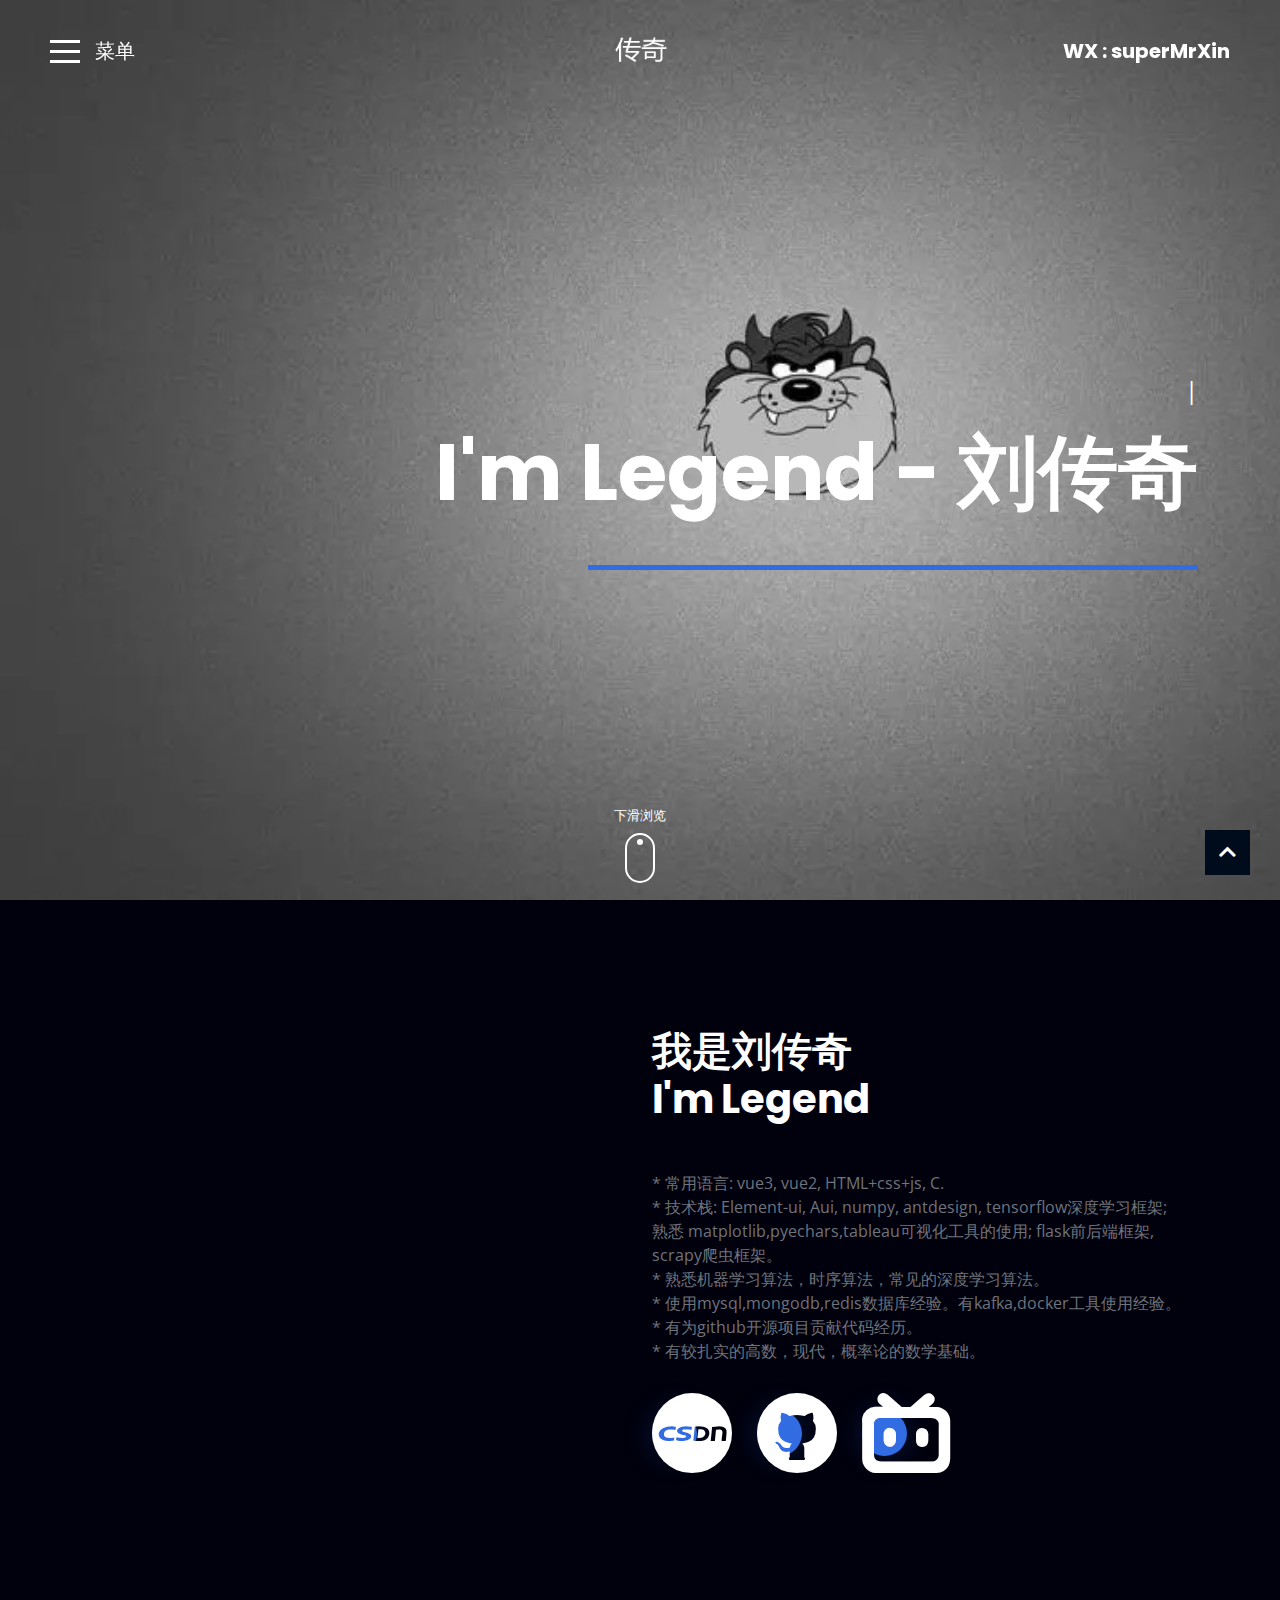
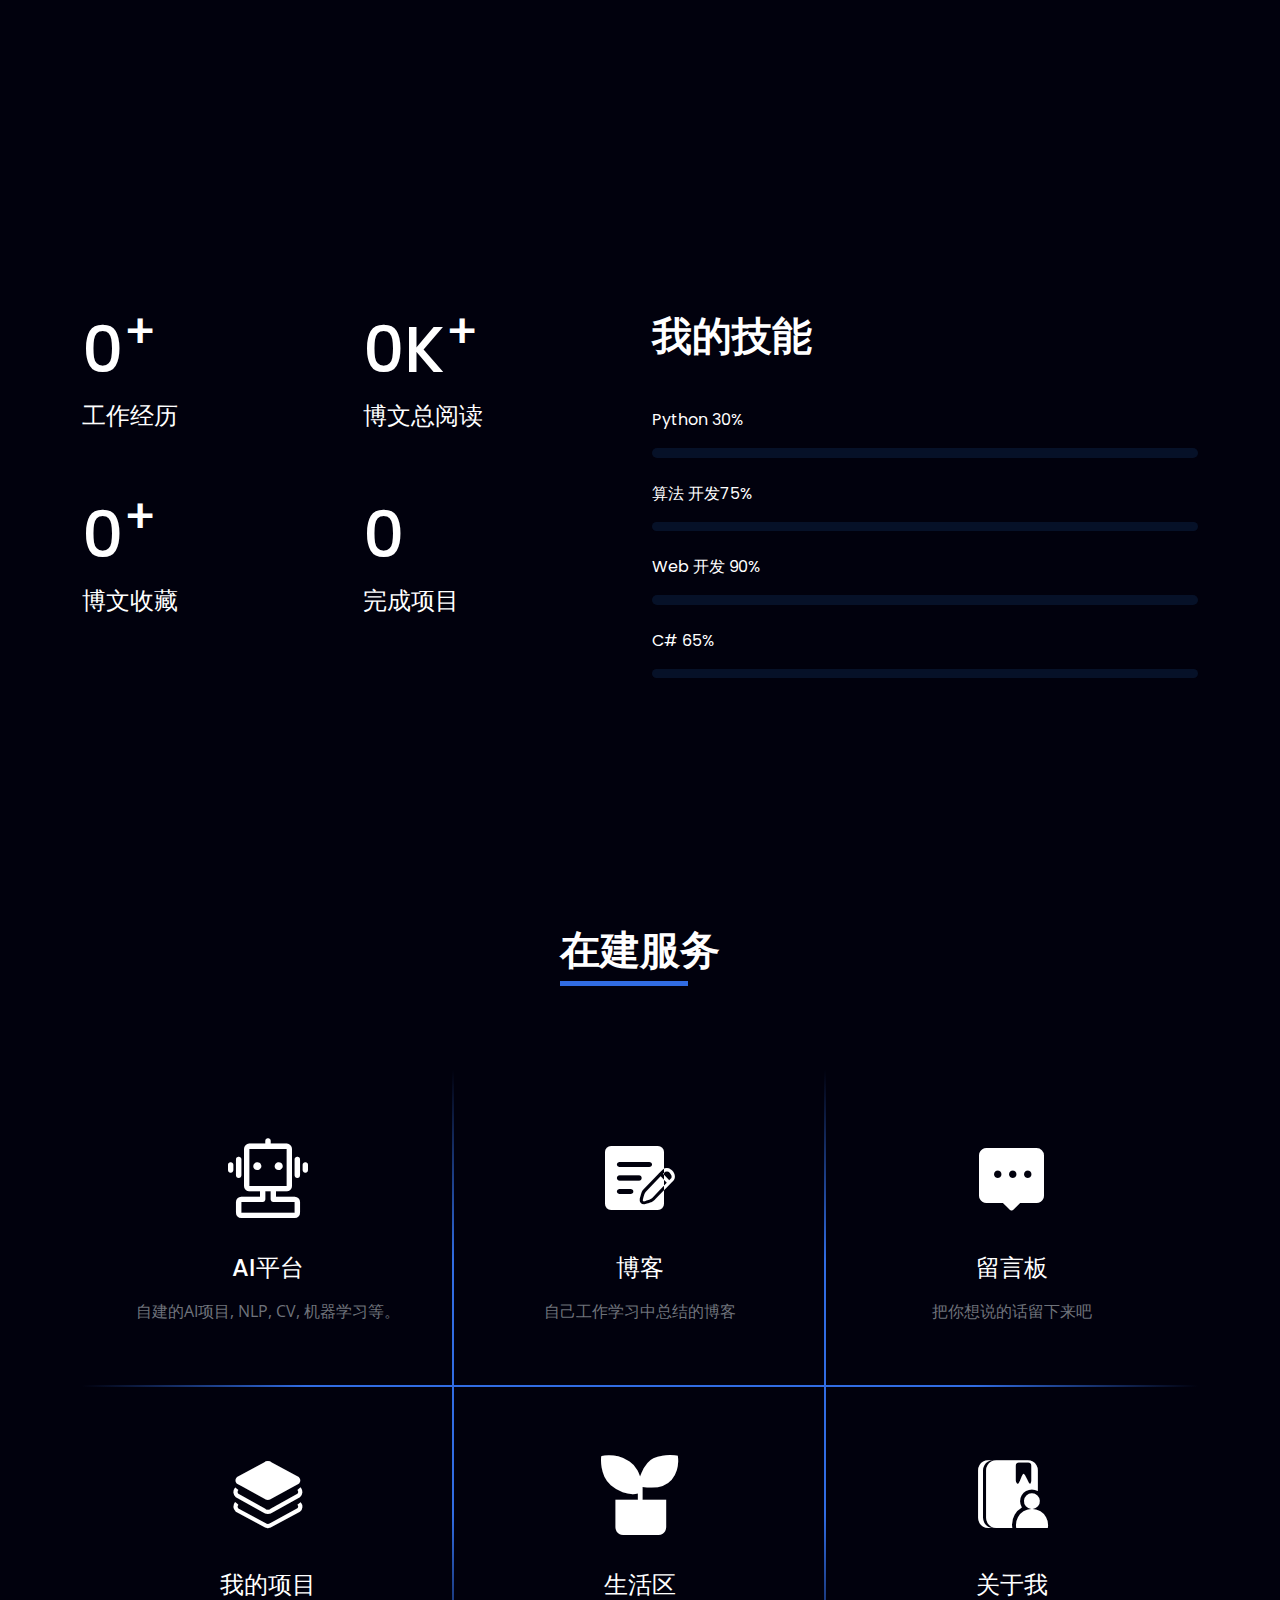
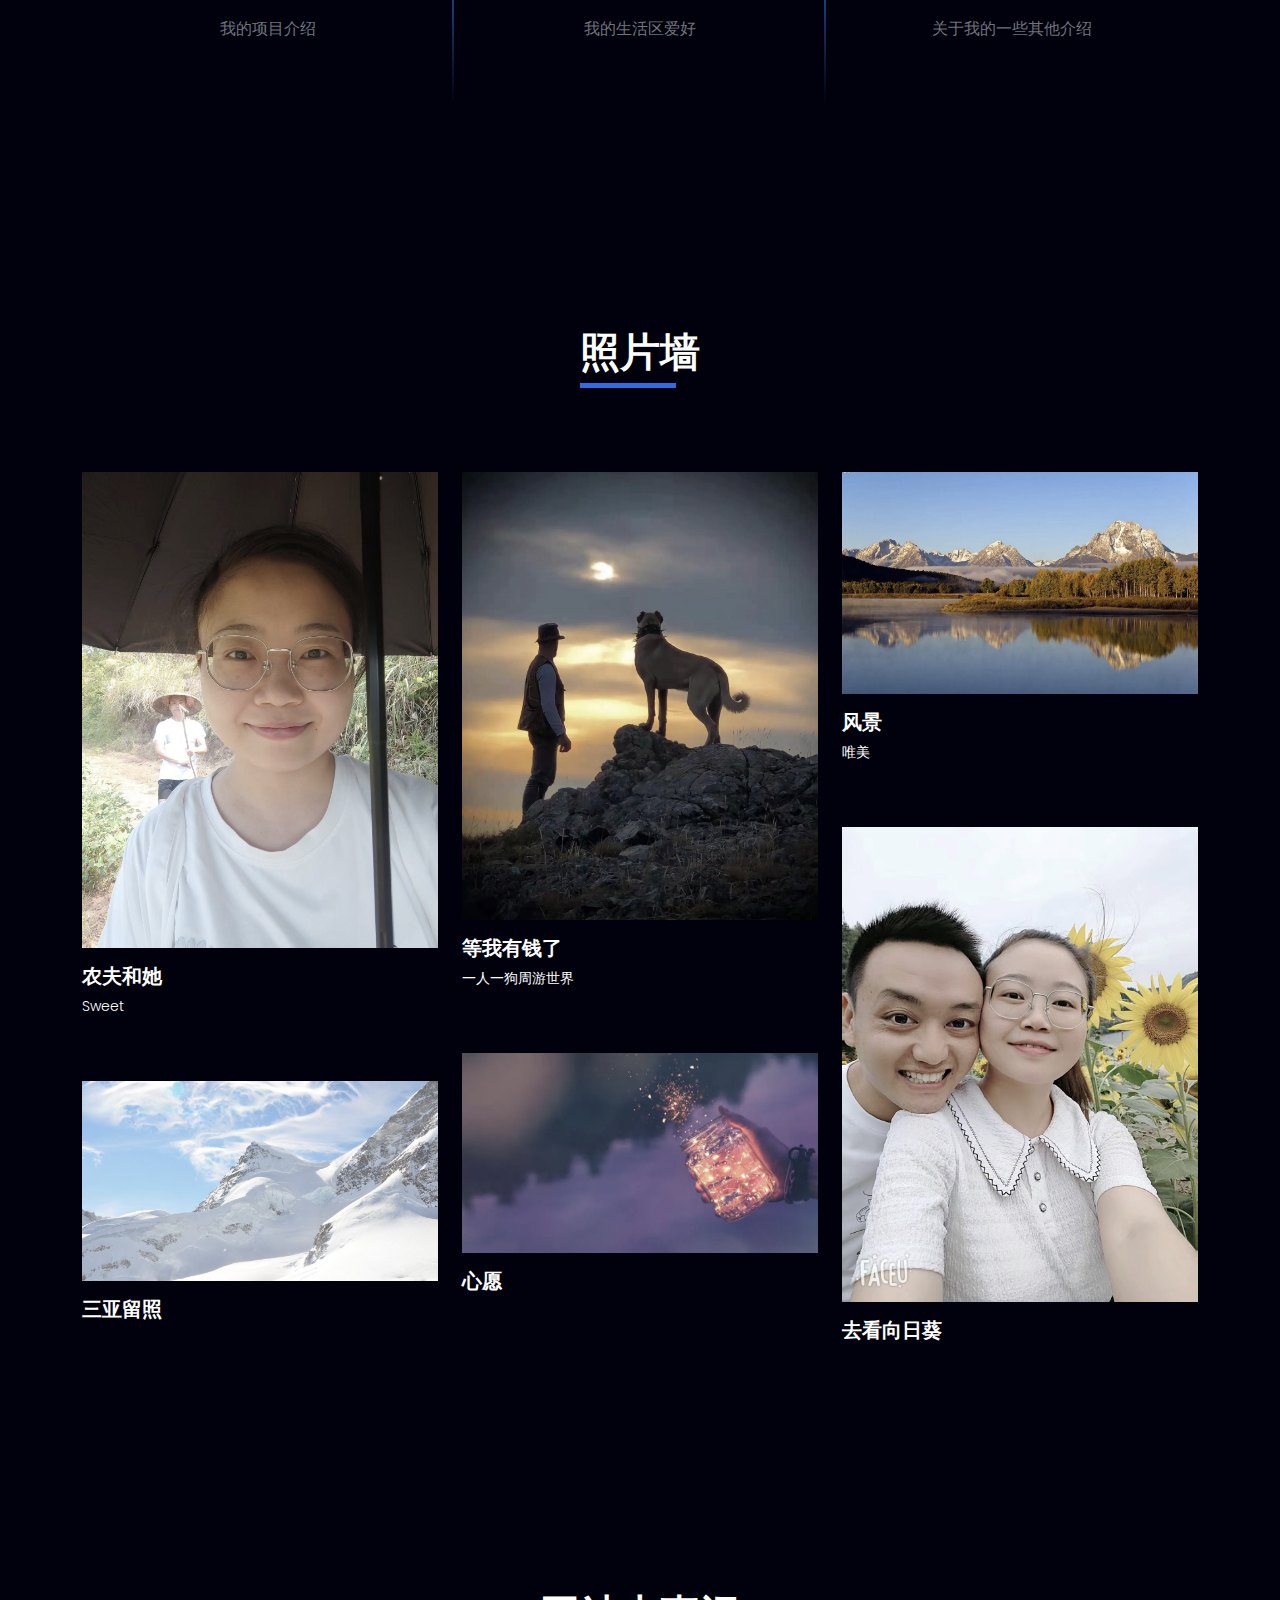
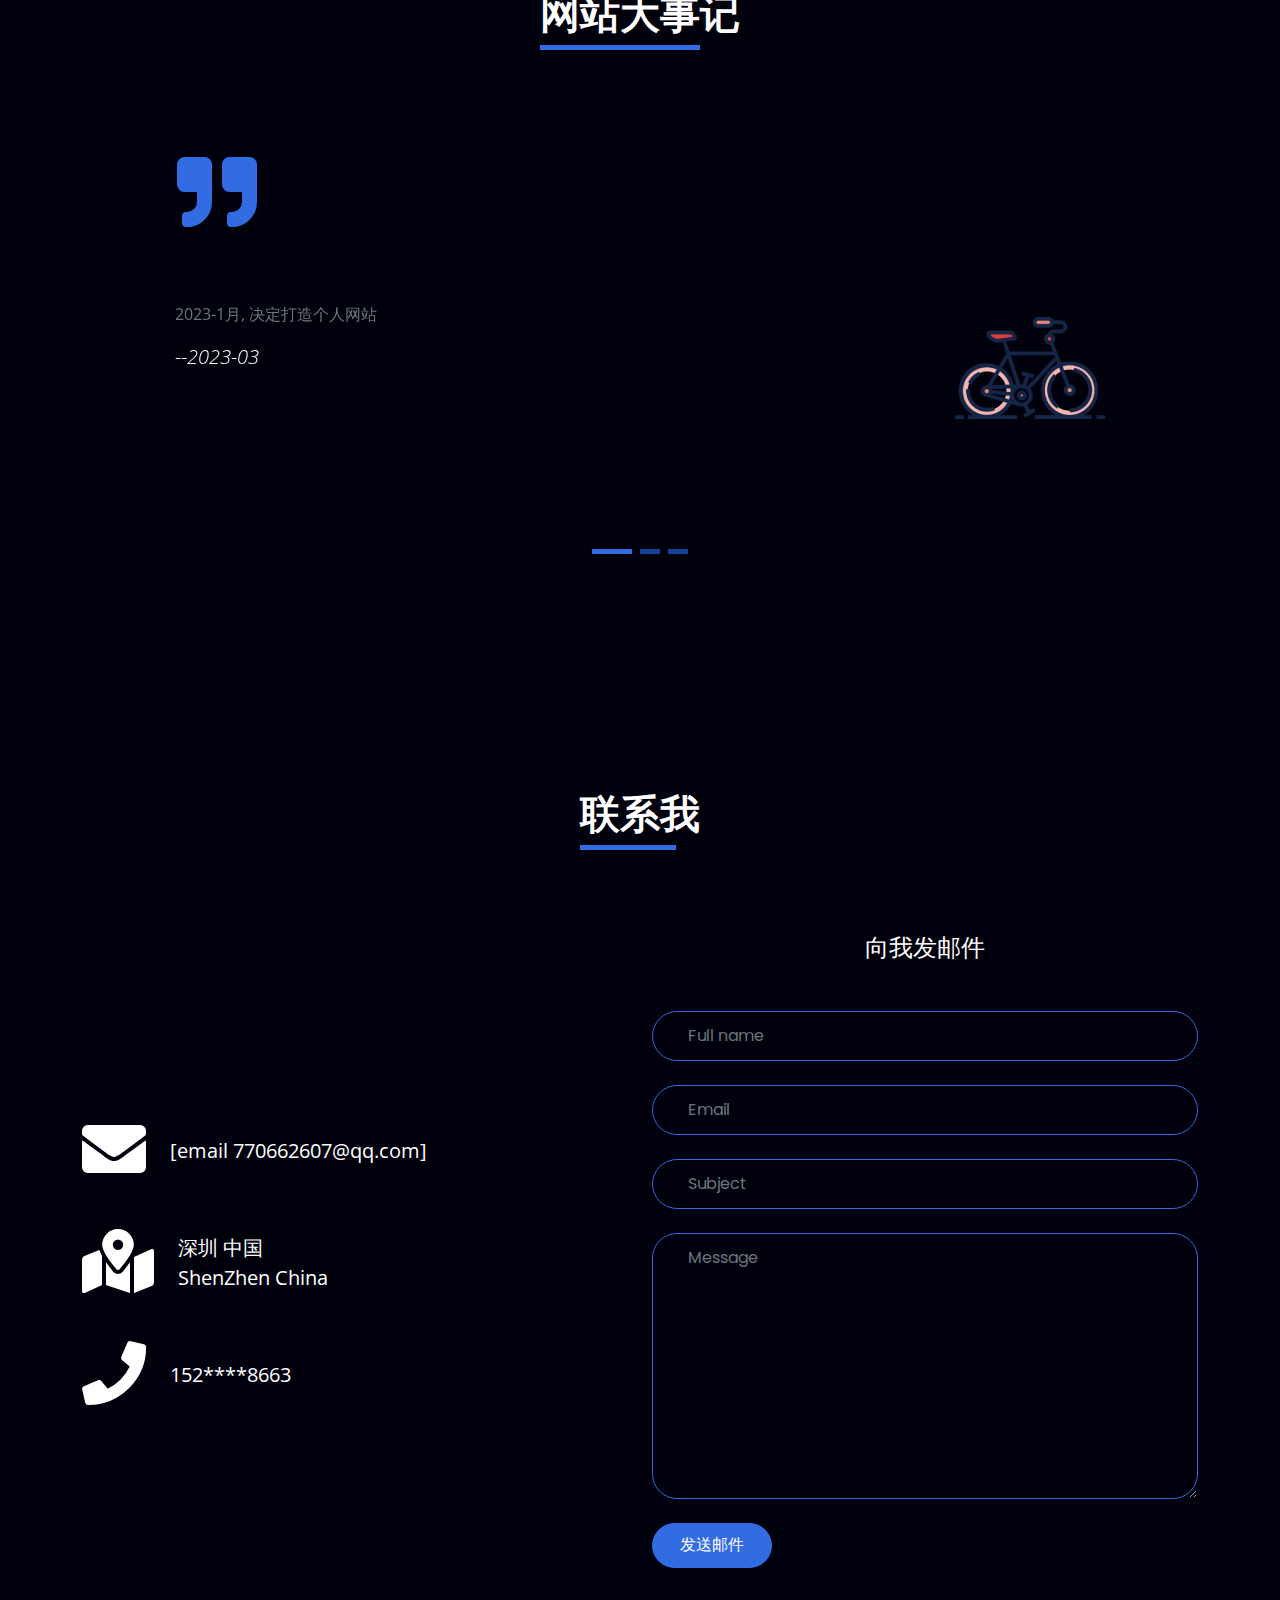
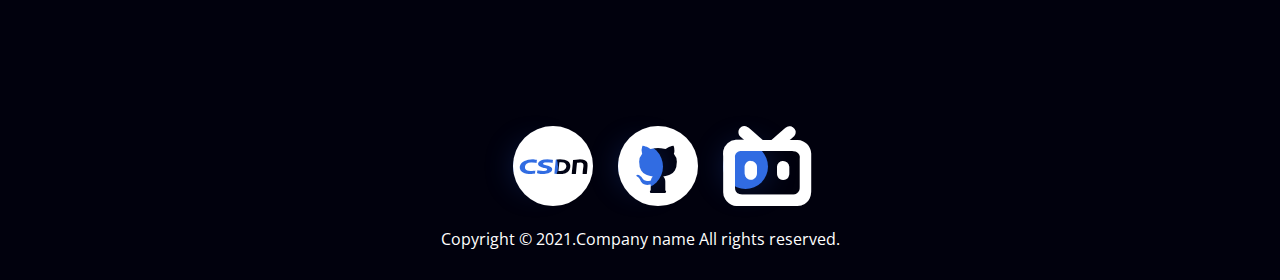
==== commit 7dca302f: "不能加载问题" ====
--- a/index.html
+++ b/index.html
@@ -378,12 +378,12 @@
           </a> </div>
         <!--Masonry Grid Item END--> 
         <!--Masonry Grid Item START-->
-        <div class="col-md-6 col-lg-4 grid-item"> <a href="static/picture/portfolio7.jpg" class="portfolio-item portfolio-image underline_animation text-reset">
+        <!-- <div class="col-md-6 col-lg-4 grid-item"> <a href="static/picture/portfolio7.jpg" class="portfolio-item portfolio-image underline_animation text-reset">
           <div class="portfolio-thumbnail"> <img src="static/picture/portfolio7.jpg" class="img-fluid img-grayTransition" alt=""> </div>
           <div class="portfolio-description my-3">
             <h3 class="fs-5 underline_text fw-bold d-inline-block">蓝色</h3>
             <span class="d-block fw-light small-font-size"></span> </div>
-          </a> </div>
+          </a> </div> -->
         <!--Masonry Grid Item END--> 
 
       </div>
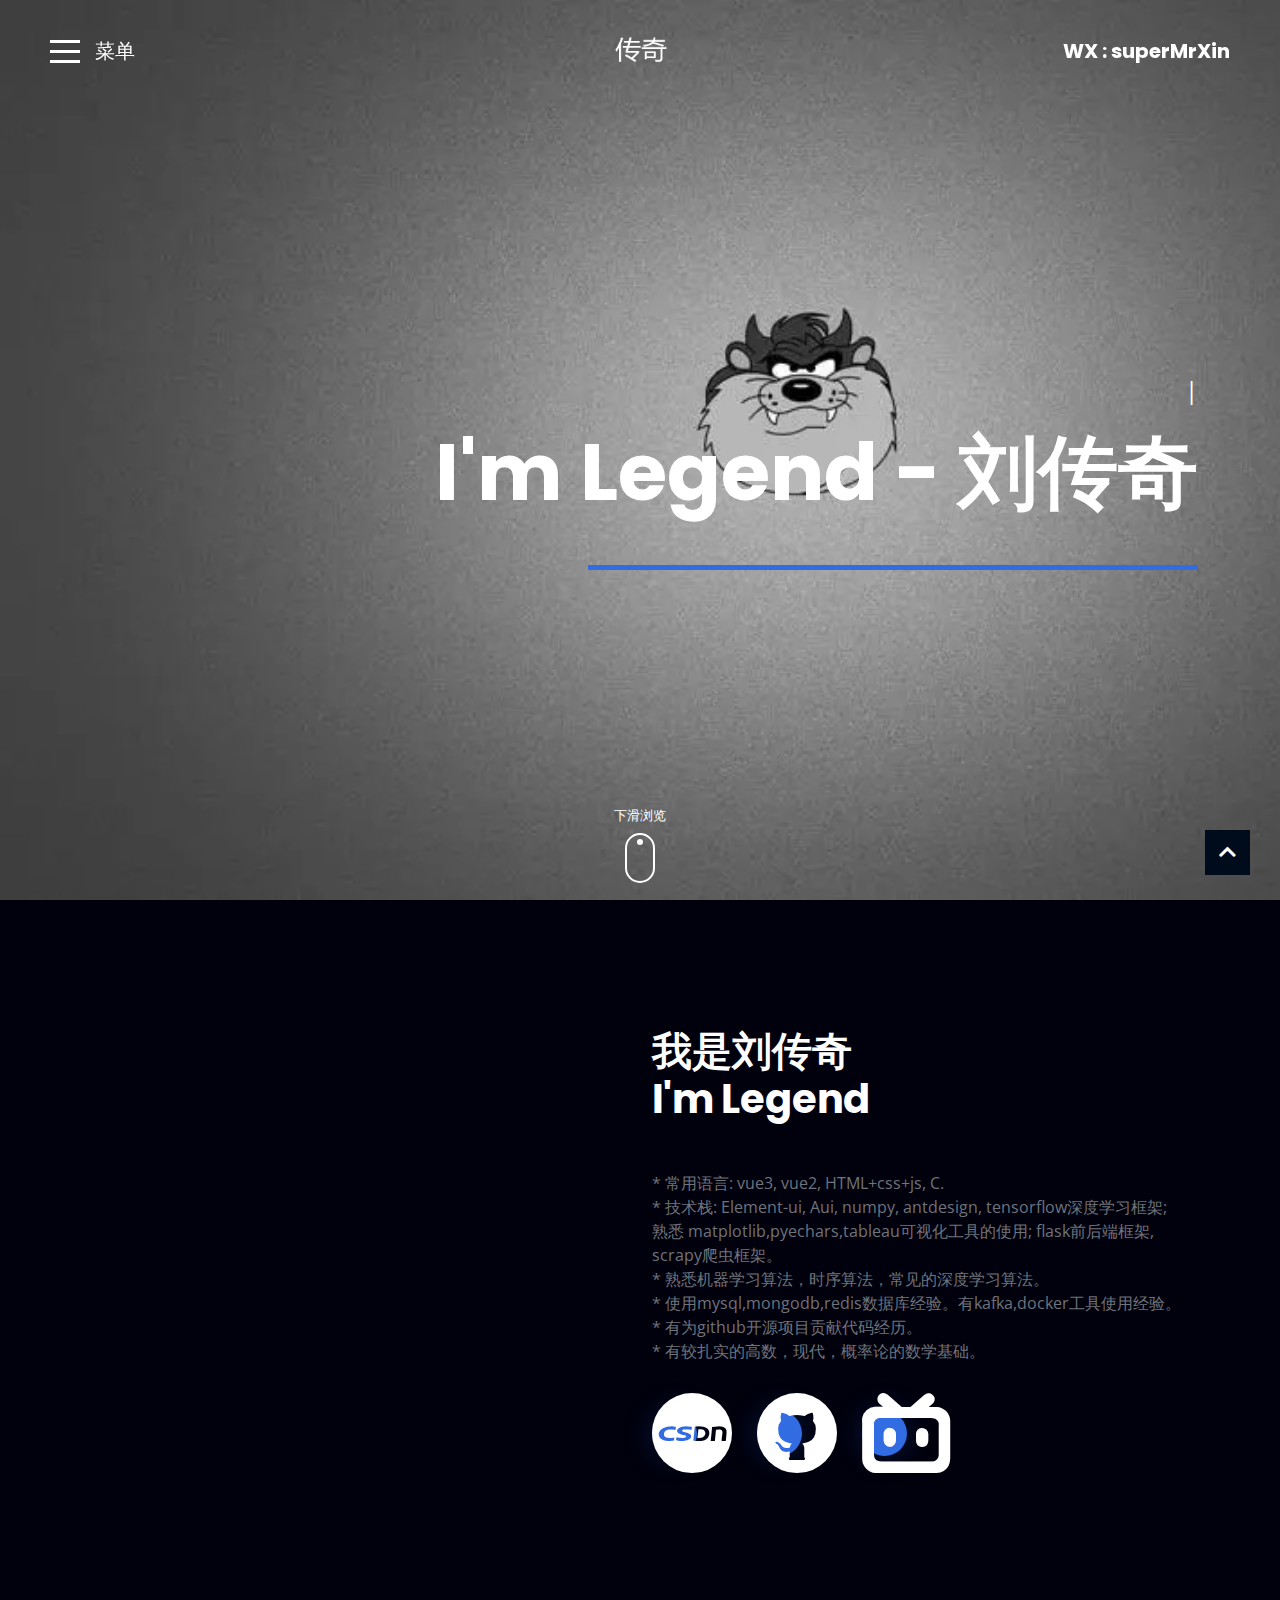
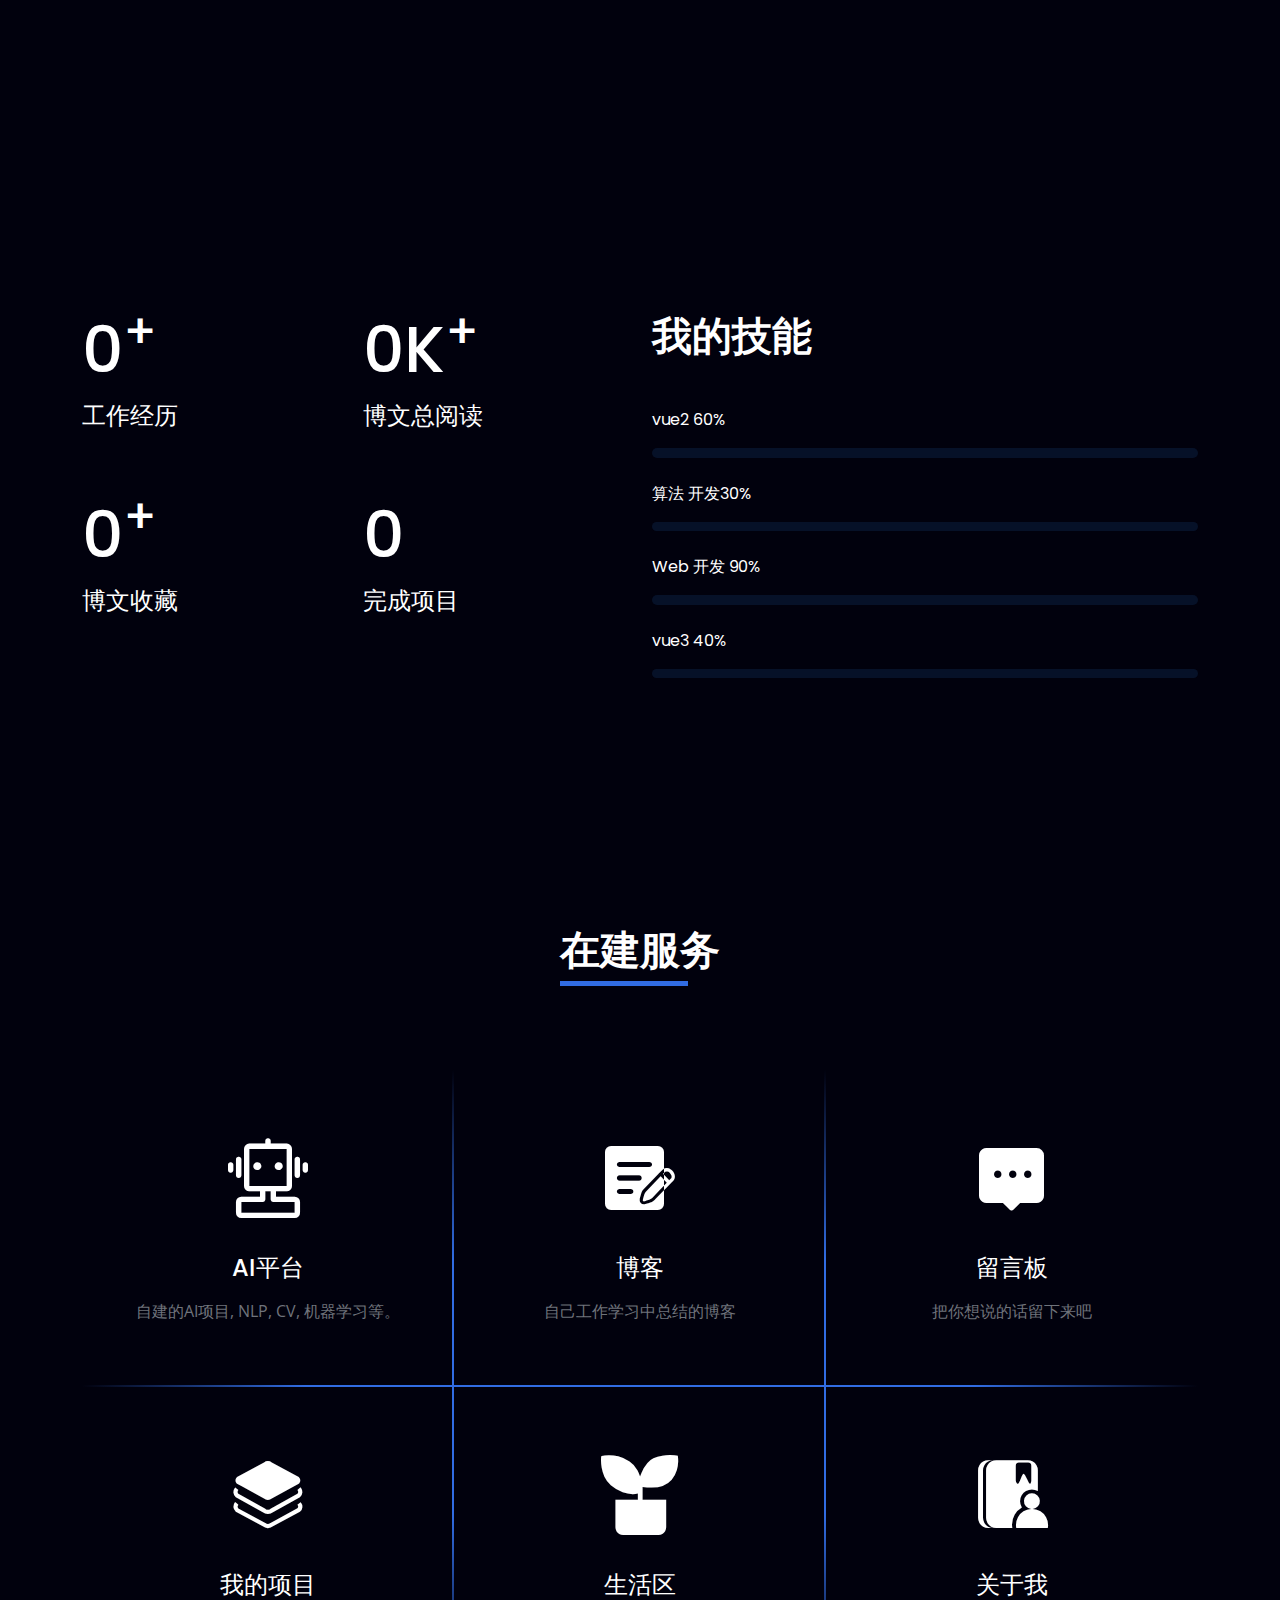
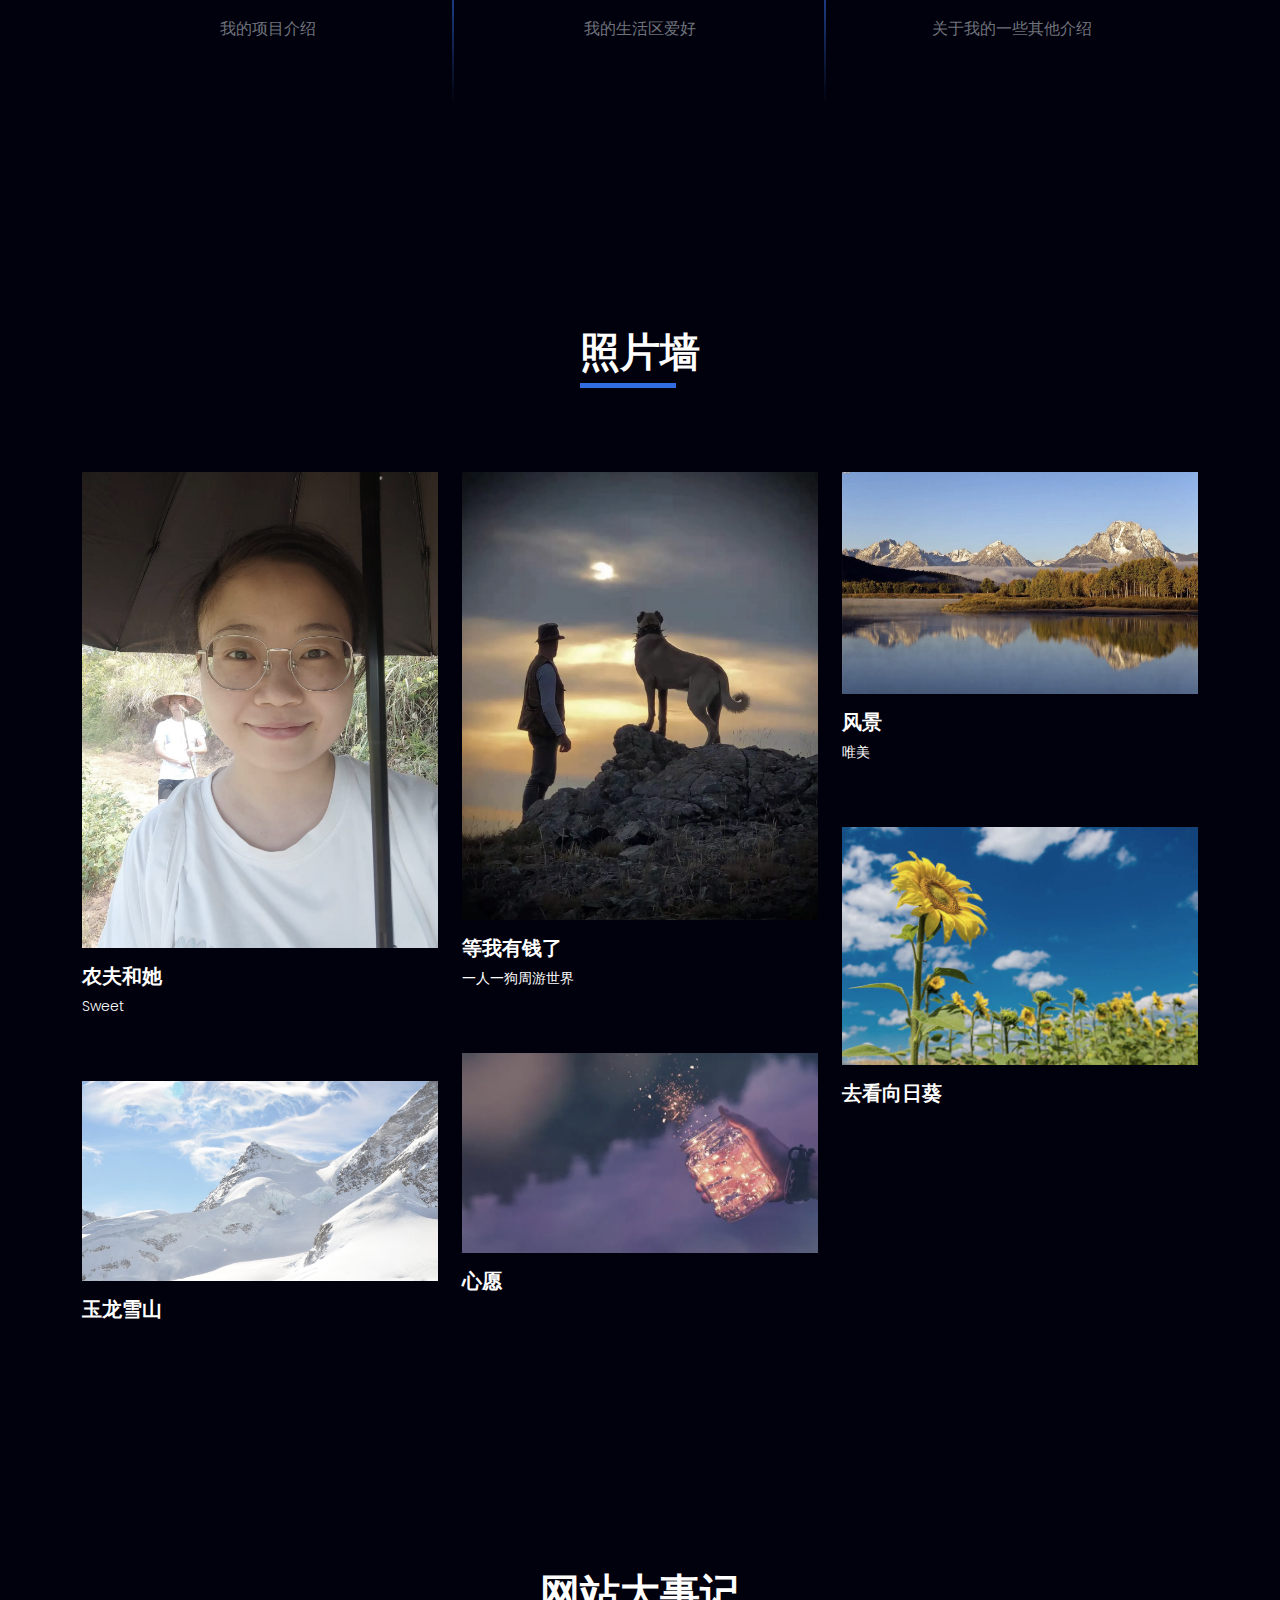
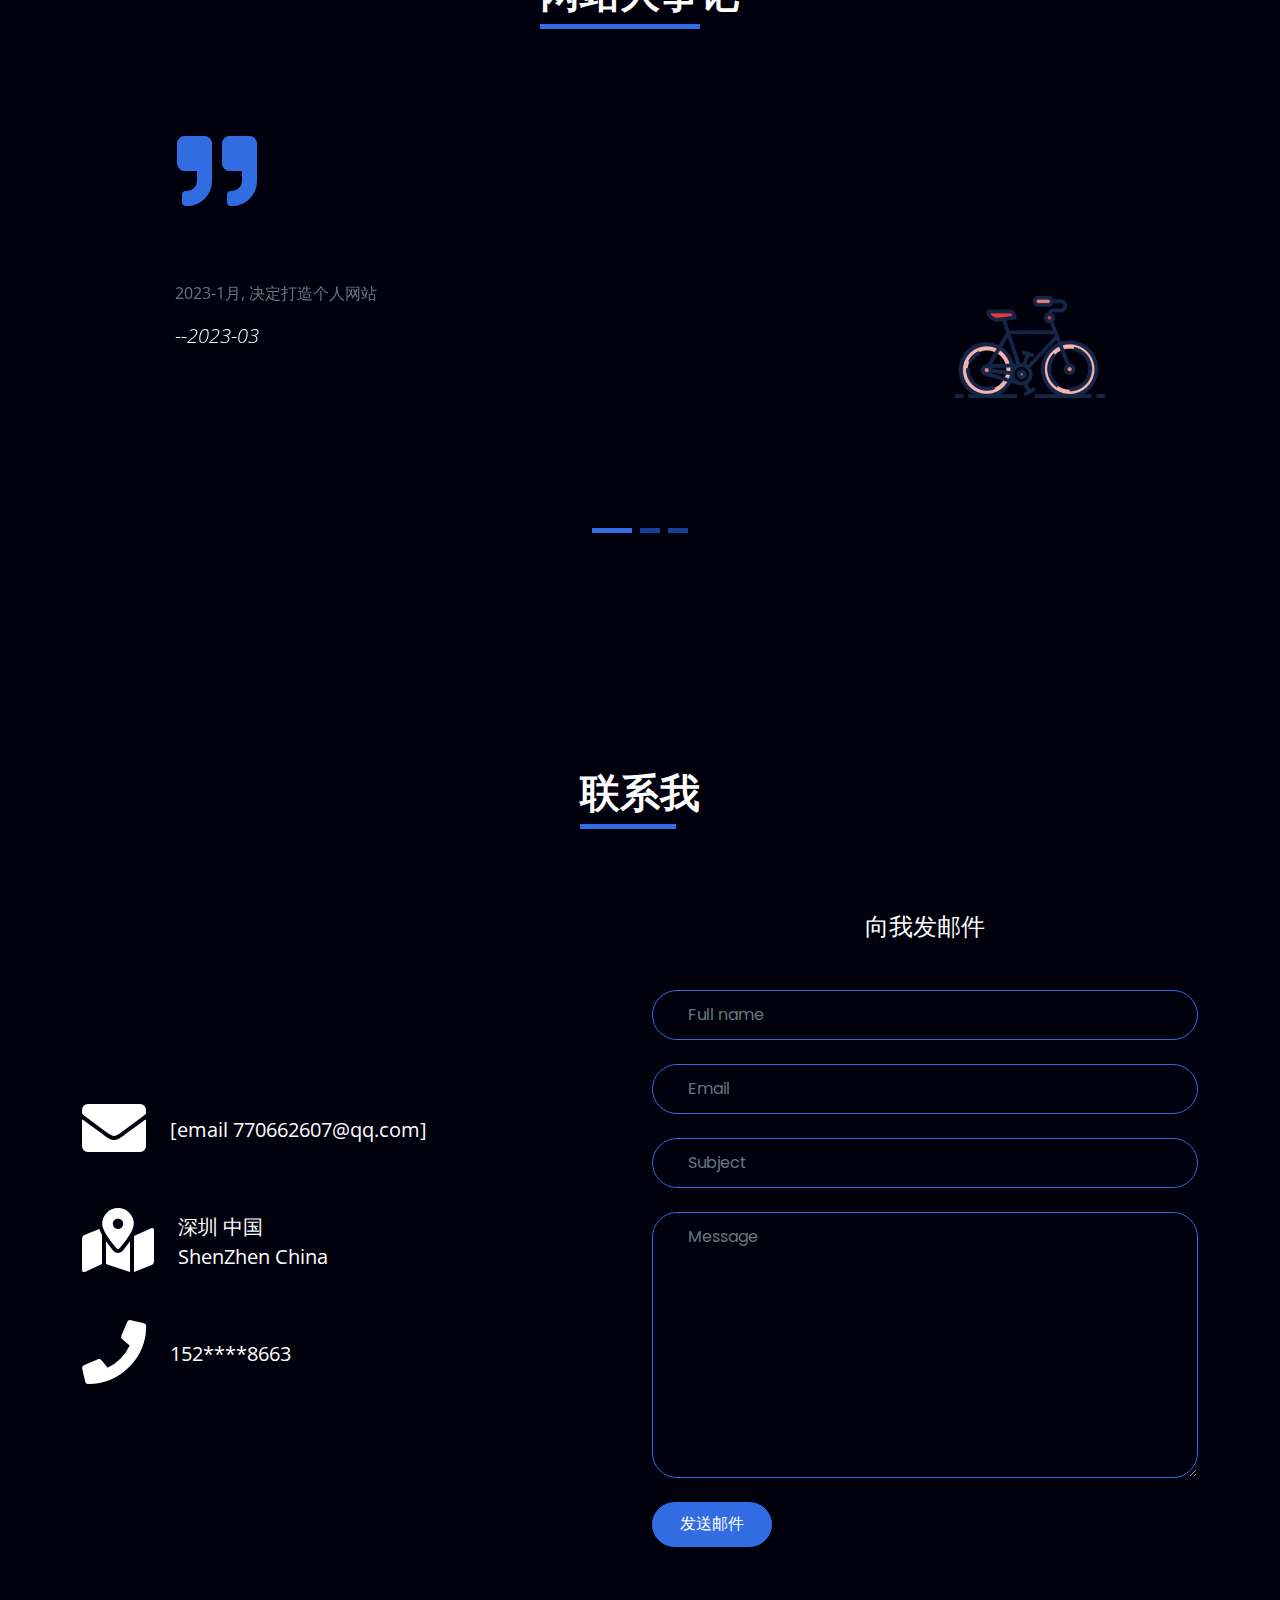
==== commit bcbc0fce: "更改技能描述" ====
--- a/index.html
+++ b/index.html
@@ -184,17 +184,17 @@
           <div class="skills_container"> 
             <!--Progress Bar START-->
             <div class="mb-4">
-              <label class="mb-3 fs-6">Python 30%</label>
+              <label class="mb-3 fs-6">vue2 60%</label>
+              <div class="progress">
+                <div class="progress-bar progress-bar-loadAnimation" data-percent="60" style="width: 0%;" role="progressbar" aria-valuenow="60" aria-valuemin="0" aria-valuemax="100"></div>
+              </div>
+            </div>
+            <!--Progress Bar END--> 
+            <!--Progress Bar START-->
+            <div class="mb-4">
+              <label class="mb-3 fs-6">算法 开发30%</label>
               <div class="progress">
                 <div class="progress-bar progress-bar-loadAnimation" data-percent="30" style="width: 0%;" role="progressbar" aria-valuenow="30" aria-valuemin="0" aria-valuemax="100"></div>
-              </div>
-            </div>
-            <!--Progress Bar END--> 
-            <!--Progress Bar START-->
-            <div class="mb-4">
-              <label class="mb-3 fs-6">算法 开发75%</label>
-              <div class="progress">
-                <div class="progress-bar progress-bar-loadAnimation" data-percent="75" style="width: 0%;" role="progressbar" aria-valuenow="75" aria-valuemin="0" aria-valuemax="100"></div>
               </div>
             </div>
             <!--Progress Bar END--> 
@@ -208,9 +208,9 @@
             <!--Progress Bar END--> 
             <!--Progress Bar START-->
             <div class="mb-4">
-              <label class="mb-3 fs-6">C# 65%</label>
+              <label class="mb-3 fs-6">vue3 40%</label>
               <div class="progress">
-                <div class="progress-bar progress-bar-loadAnimation" data-percent="65" style="width: 0%;" role="progressbar" aria-valuenow="95" aria-valuemin="0" aria-valuemax="100"></div>
+                <div class="progress-bar progress-bar-loadAnimation" data-percent="65" style="width: 0%;" role="progressbar" aria-valuenow="40" aria-valuemin="0" aria-valuemax="100"></div>
               </div>
             </div>
             <!--Progress Bar END--> 
@@ -373,7 +373,7 @@
         <div class="col-md-6 col-lg-4 grid-item"> <a href="static/picture/portfolio6.jpg" class="portfolio-item portfolio-image underline_animation text-reset">
           <div class="portfolio-thumbnail"> <img src="static/picture/portfolio6.jpg" class="img-fluid img-grayTransition" alt=""> </div>
           <div class="portfolio-description my-3">
-            <h3 class="fs-5 underline_text fw-bold d-inline-block">三亚留照</h3>
+            <h3 class="fs-5 underline_text fw-bold d-inline-block">玉龙雪山</h3>
             <span class="d-block fw-light small-font-size"></span> </div>
           </a> </div>
         <!--Masonry Grid Item END--> 
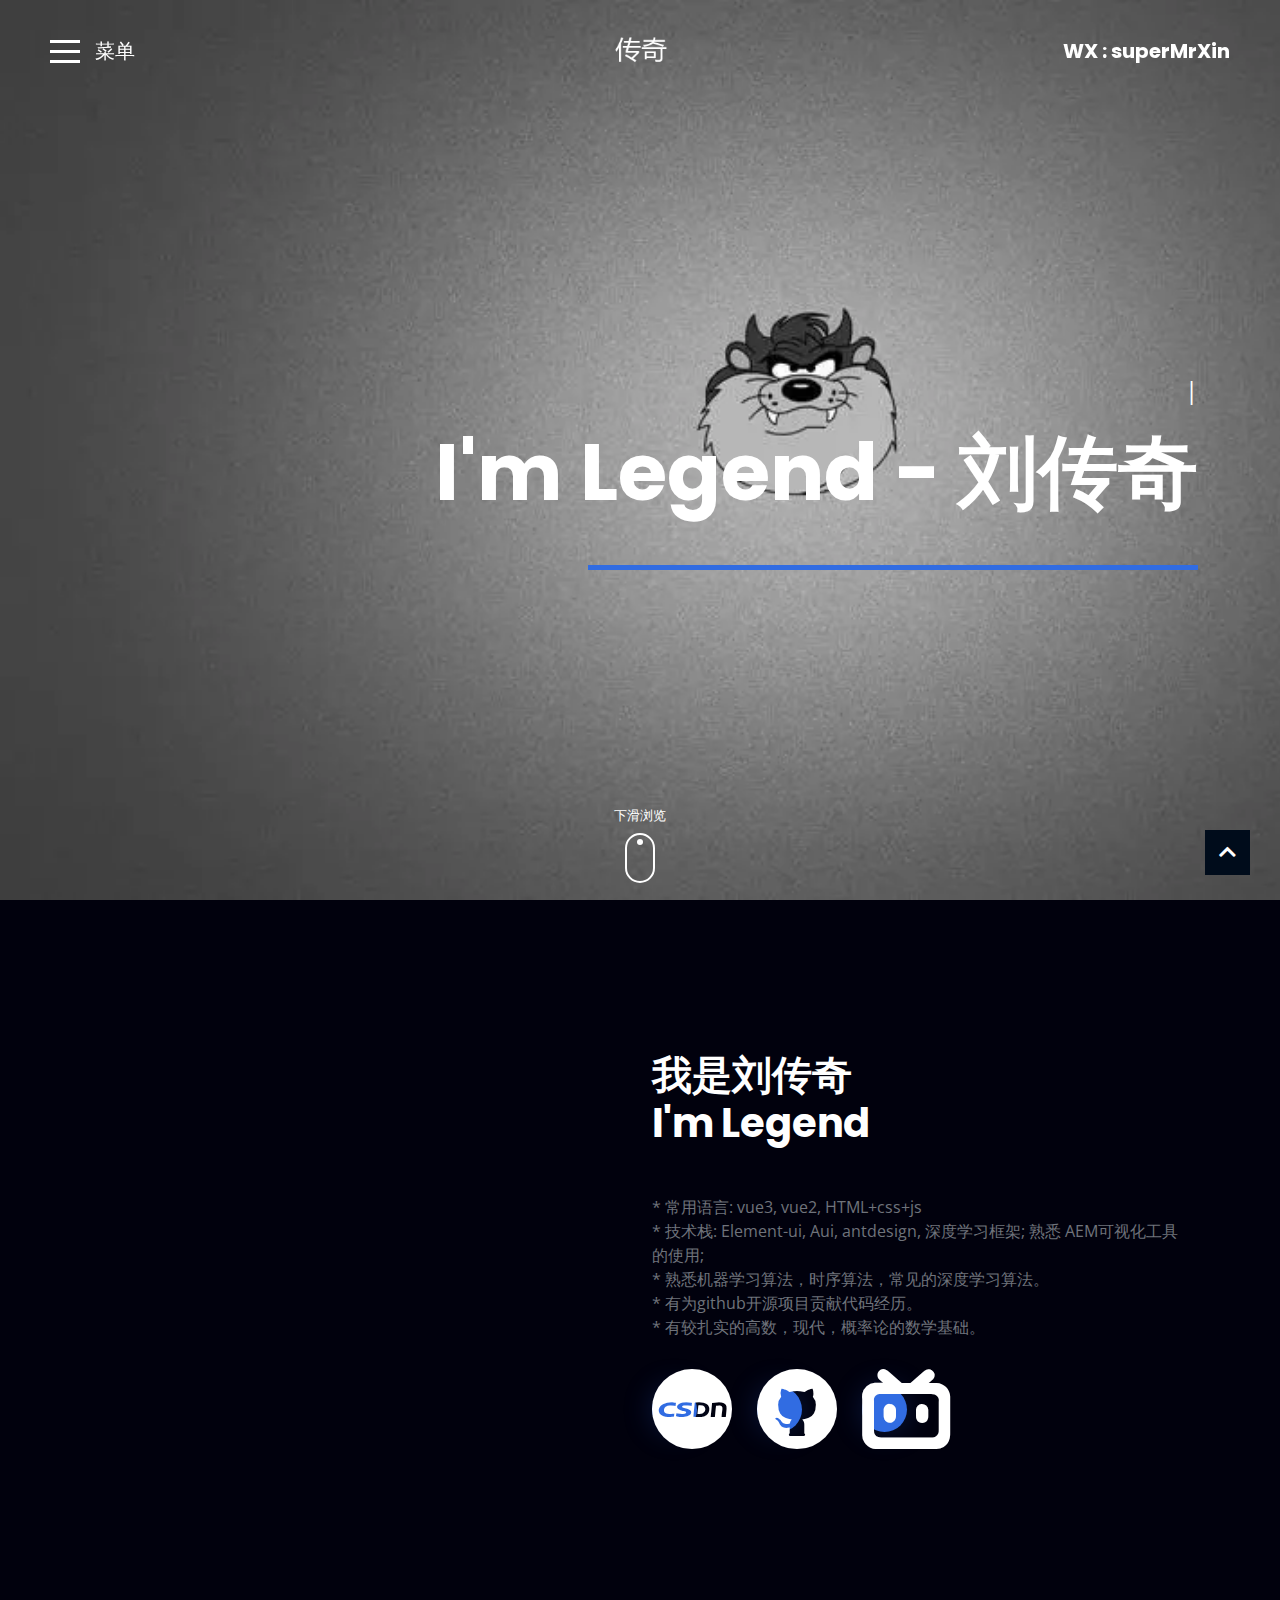
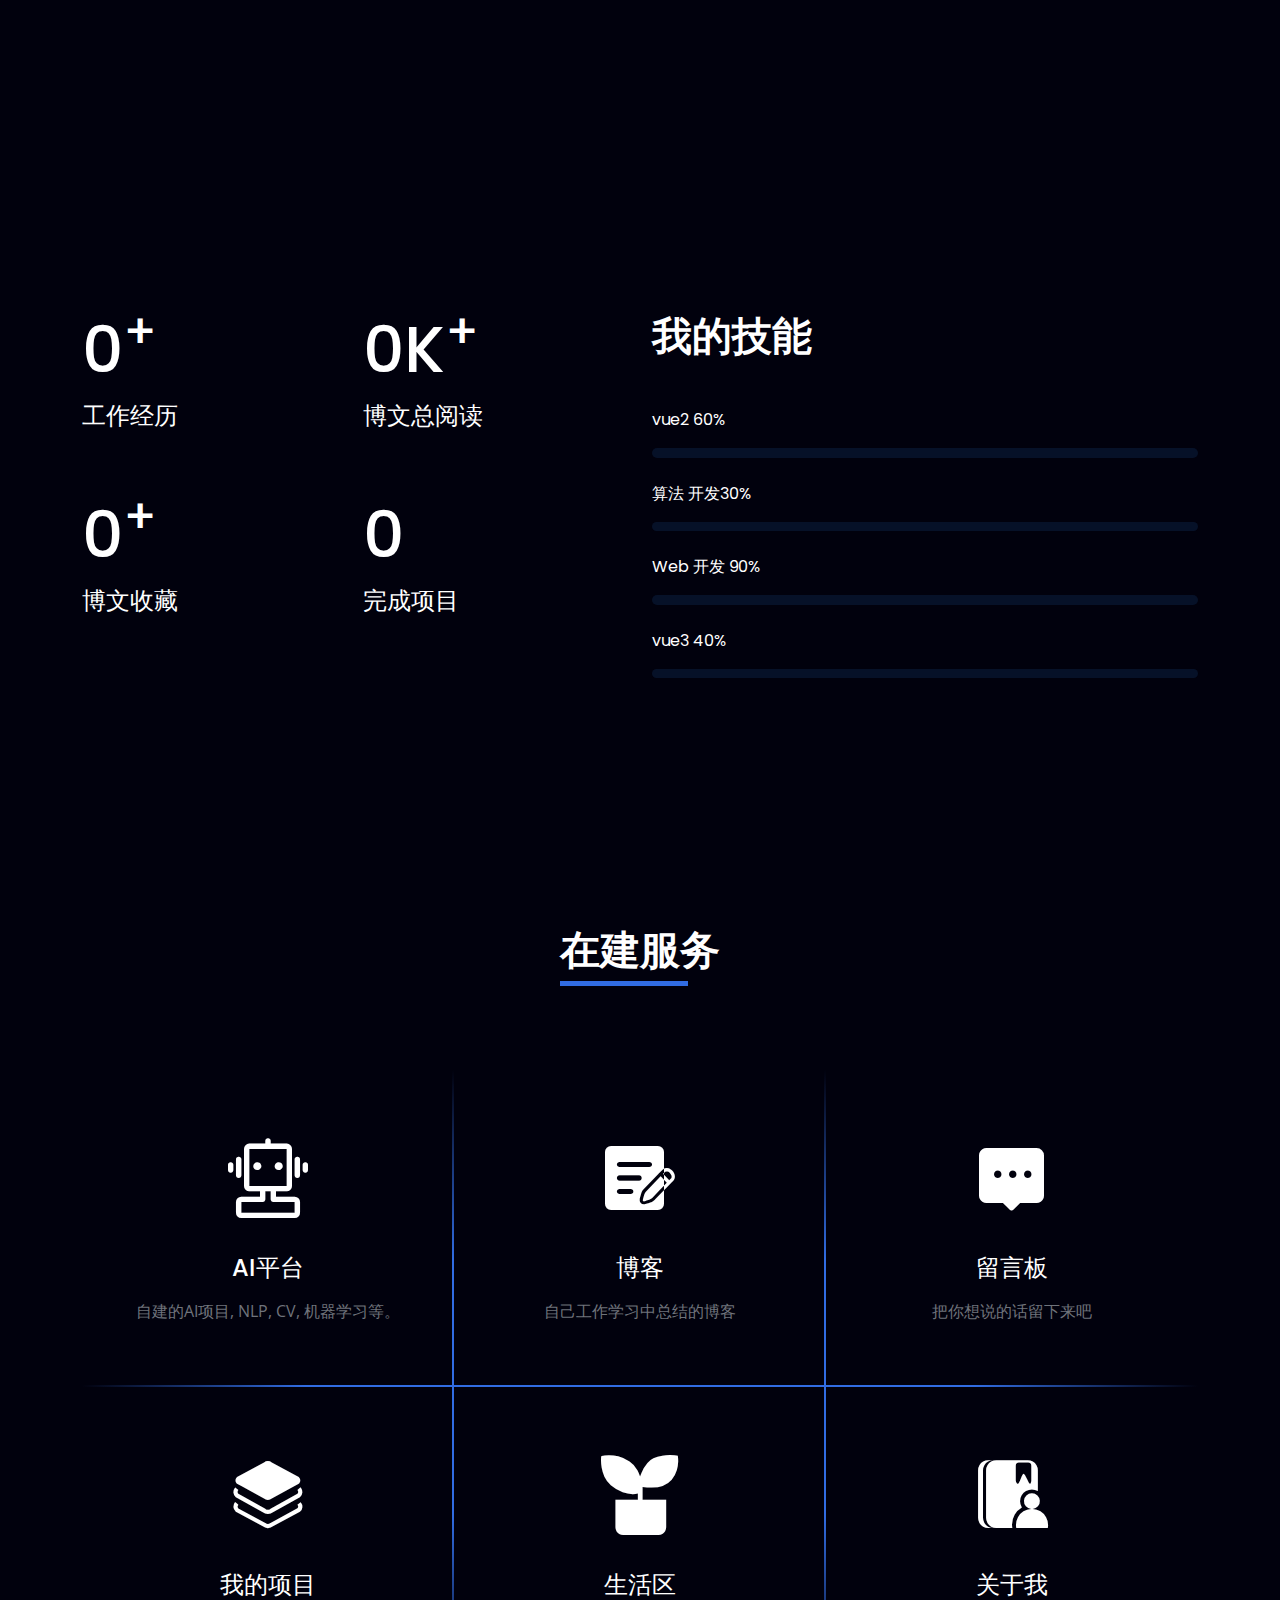
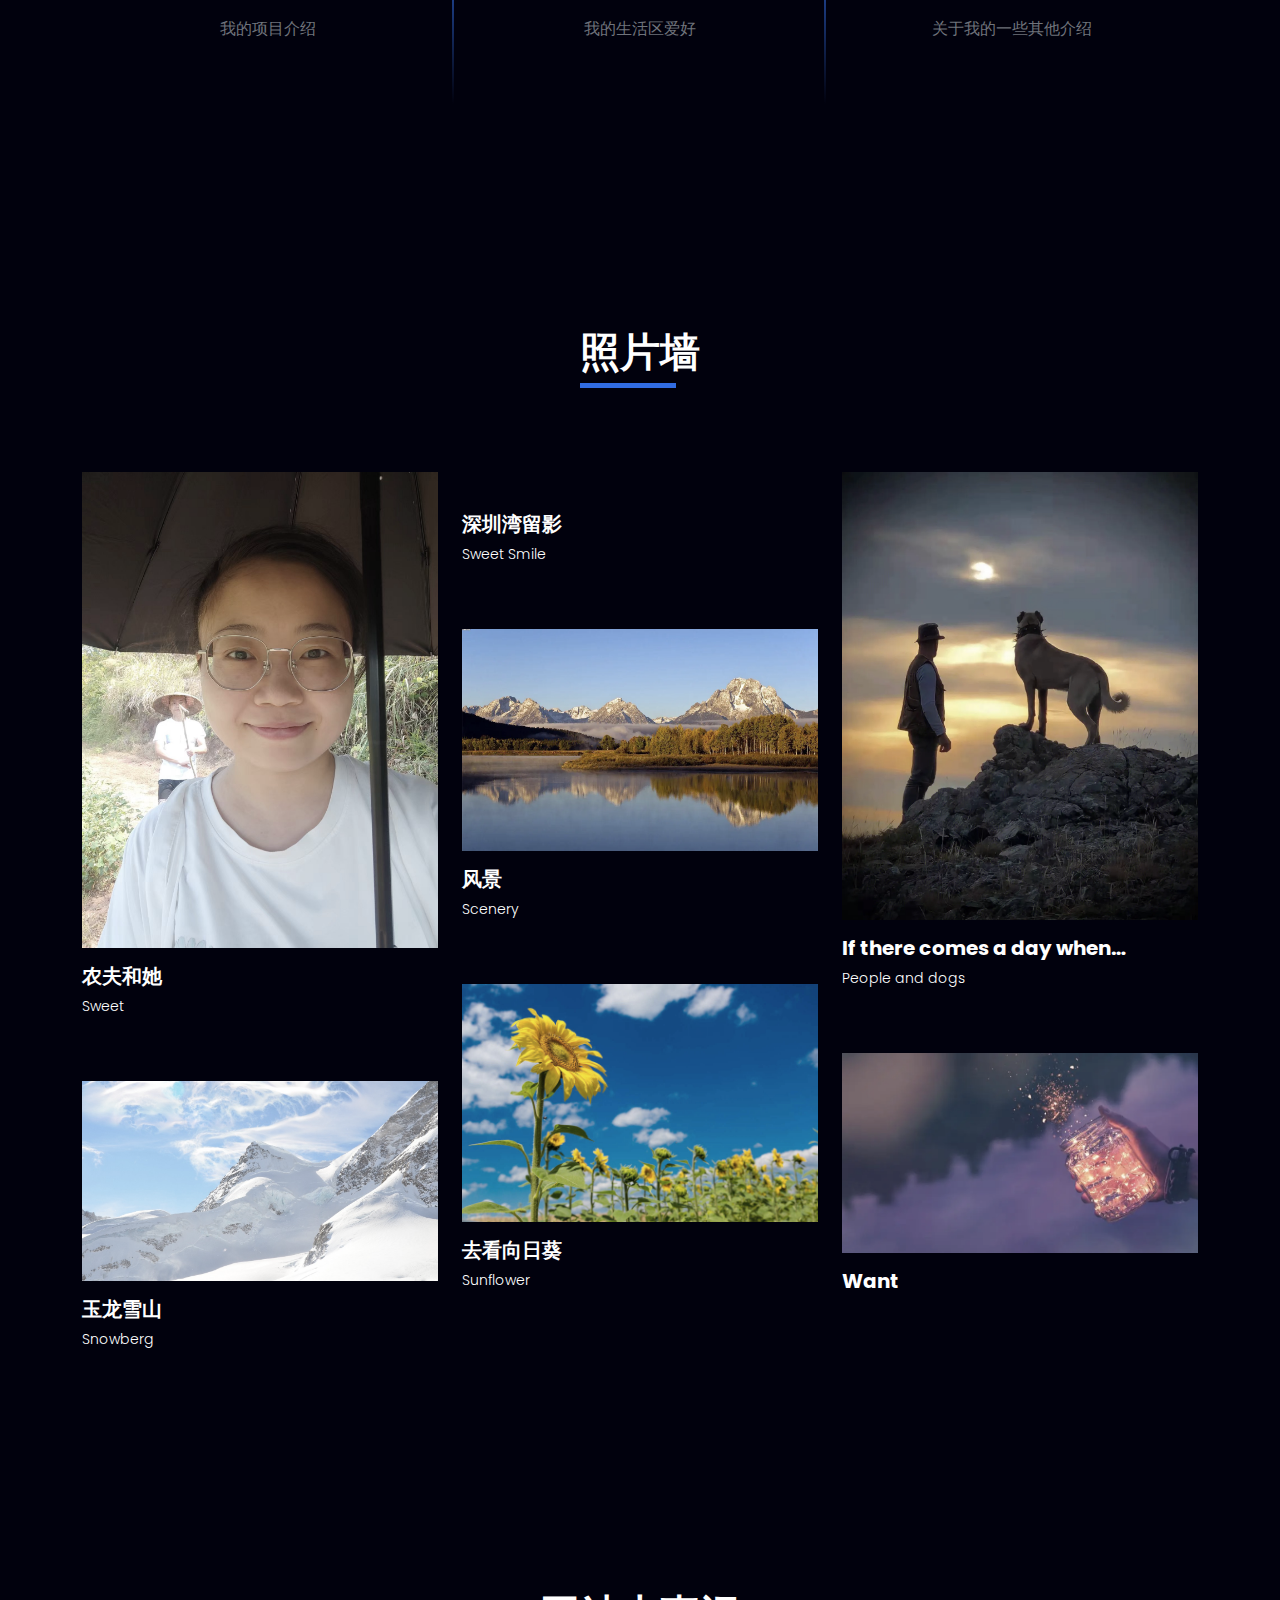
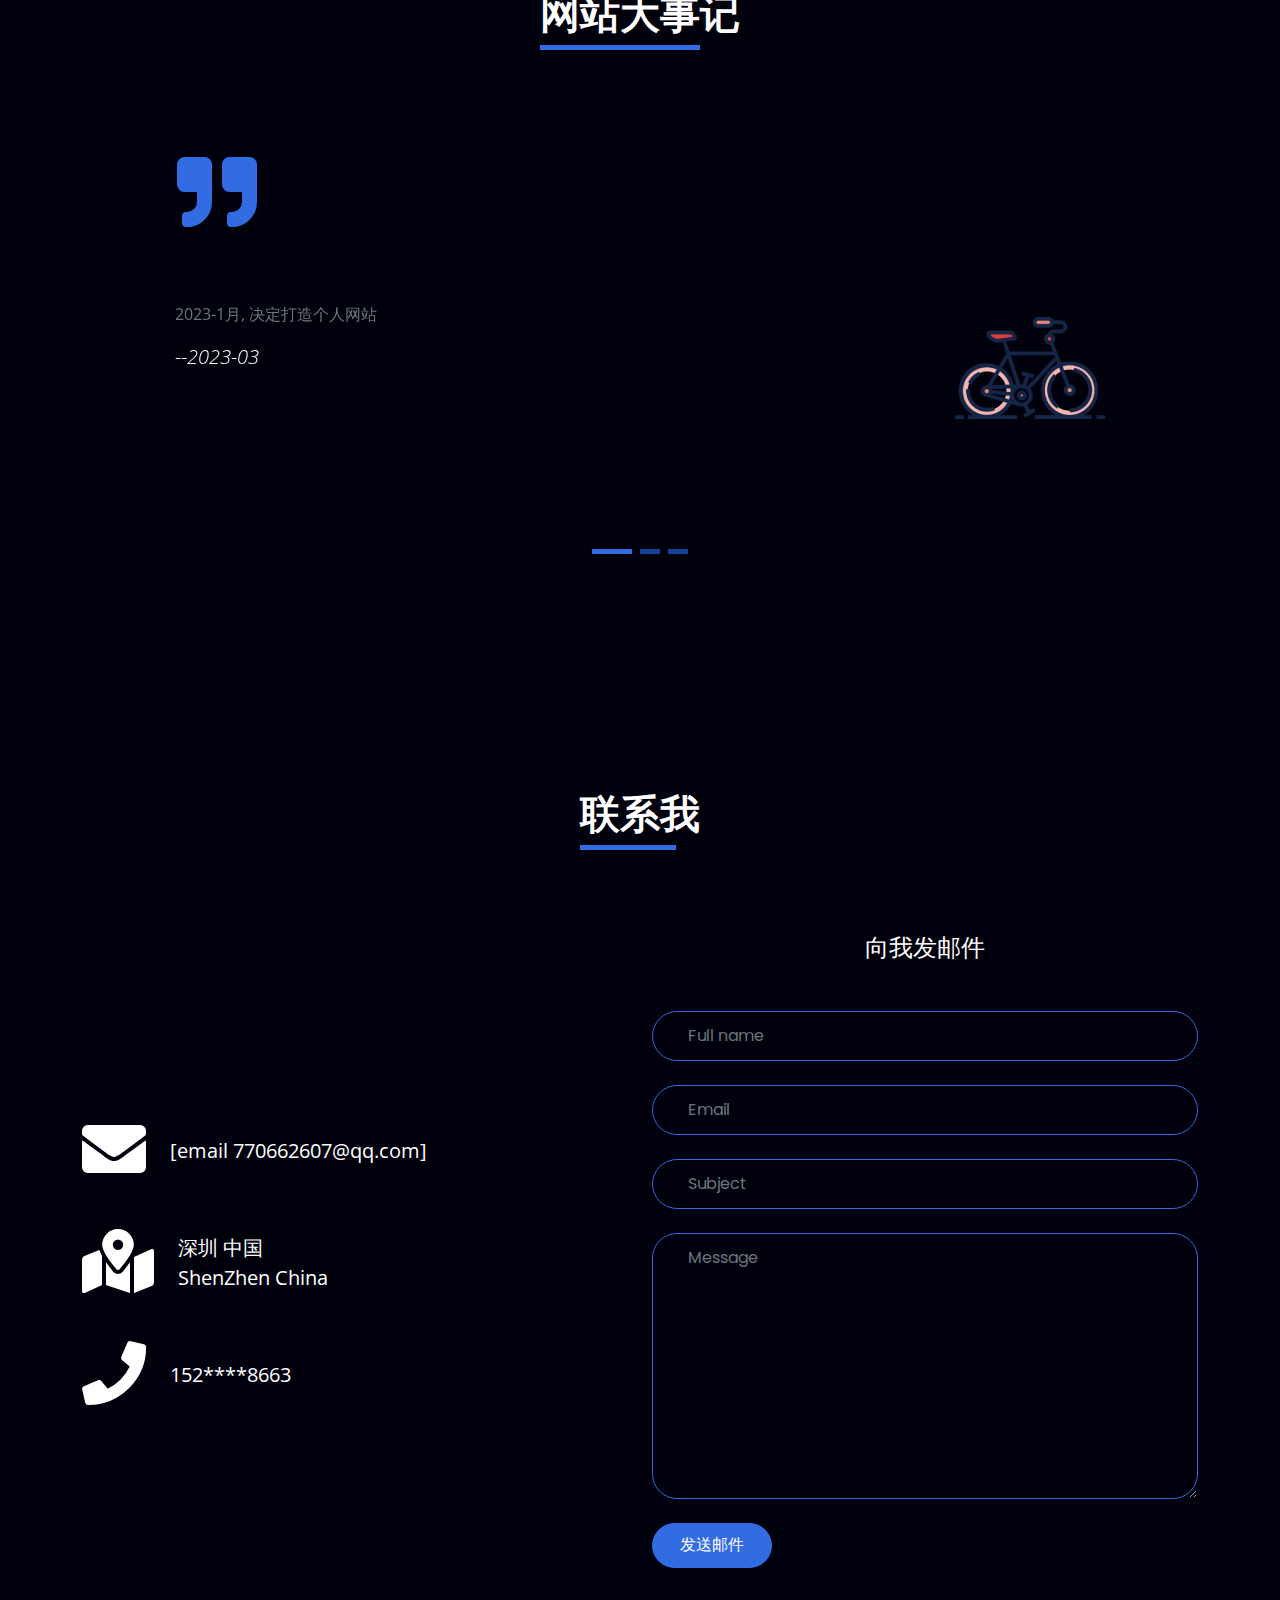
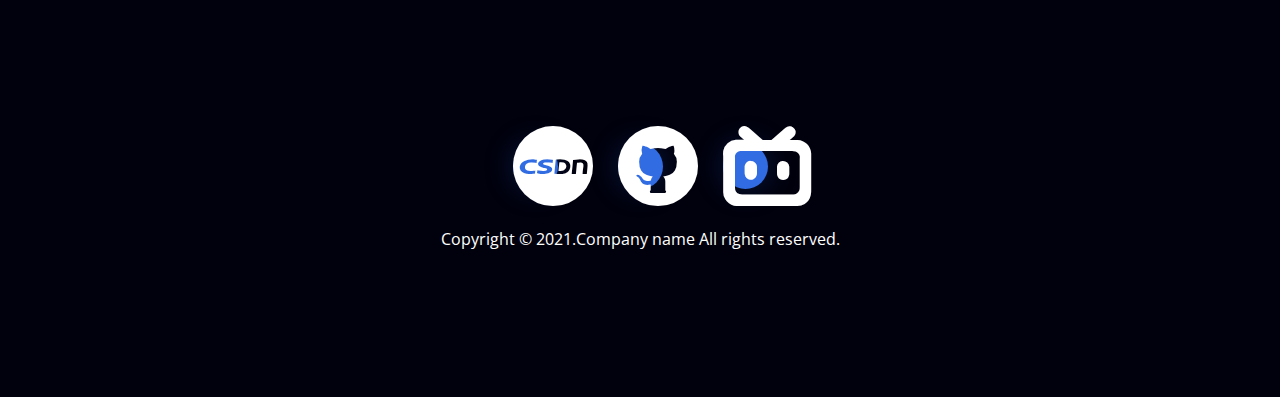
==== commit d3dc867a: "文字修改" ====
--- a/index.html
+++ b/index.html
@@ -1,564 +1,643 @@
 <!DOCTYPE html>
 <html lang="en">
+
 <head>
-<meta charset="UTF-8">
-<meta http-equiv="X-UA-Compatible" content="IE=edge">
-<meta name="viewport" content="width=device-width, initial-scale=1.0">
-<title>Legend - 刘传奇 - 个人主页</title>
-<link rel="shortcut icon" href="music_ico.ico" type="image/x-icon">
-<!--Usefull Meta-->
-<meta name="description" content="算法工程师，热爱生活的码农，喜欢音乐，摄影，烹饪。">
-<meta name="keywords" content="Legend, 刘传奇, 个人主页, 算法, 开发">
-<!--Google Fonts-->
-<link href="static/css/css2.css" rel="stylesheet">
-<link href="static/css/css21.css" rel="stylesheet">
-<!--AOS Animation Stylesheet-->
-<link rel="stylesheet" href="static/css/aos.css">
-<!--Font Awesome-->
-<link rel="stylesheet" href="static/css/all.min.css">
-<!--Magnific Popup-->
-<link rel="stylesheet" href="static/css/magnific-popup.css">
-<!--OWL Carousel-->
-<link rel="stylesheet" href="static/css/owl.carousel.min.css">
-<!--Keyden Styelsheet with Bootstrap 5-->
-<link rel="stylesheet" href="static/css/kayden_1.css">
-<!-- 引入iconfont -->
-<link rel="stylesheet" href="static/css/icon-css/iconfont.css">
-<link rel="stylesheet" href="static/css/icon-css2/iconfont.css">
+  <meta charset="UTF-8">
+  <meta http-equiv="X-UA-Compatible" content="IE=edge">
+  <meta name="viewport" content="width=device-width, initial-scale=1.0">
+  <title>Legend - 刘传奇 - 个人主页</title>
+  <link rel="shortcut icon" href="music_ico.ico" type="image/x-icon">
+  <!--Usefull Meta-->
+  <meta name="description" content="算法工程师，热爱生活的码农，喜欢音乐，摄影，烹饪。">
+  <meta name="keywords" content="Legend, 刘传奇, 个人主页, 算法, 开发">
+  <!--Google Fonts-->
+  <link href="static/css/css2.css" rel="stylesheet">
+  <link href="static/css/css21.css" rel="stylesheet">
+  <!--AOS Animation Stylesheet-->
+  <link rel="stylesheet" href="static/css/aos.css">
+  <!--Font Awesome-->
+  <link rel="stylesheet" href="static/css/all.min.css">
+  <!--Magnific Popup-->
+  <link rel="stylesheet" href="static/css/magnific-popup.css">
+  <!--OWL Carousel-->
+  <link rel="stylesheet" href="static/css/owl.carousel.min.css">
+  <!--Keyden Styelsheet with Bootstrap 5-->
+  <link rel="stylesheet" href="static/css/kayden_1.css">
+  <!-- 引入iconfont -->
+  <link rel="stylesheet" href="static/css/icon-css/iconfont.css">
+  <link rel="stylesheet" href="static/css/icon-css2/iconfont.css">
 </head>
+
 <body data-offset="102">
-<!--PRELOADER START-->
-<div id="preloader">
-  <div class="text-center w-100">
-    <div class="loader">
+  <!--PRELOADER START-->
+  <div id="preloader">
+    <div class="text-center w-100">
+      <div class="loader">
+      </div>
     </div>
   </div>
-</div>
-<!--PRELOADER END--> 
-
-<!--Header START-->
-<header class="kayden-header sticky-top">
-  <div class="header-inside transparent_header">
-    <div class="d-flex flex-row justify-content-between align-items-center"> 
-      <!--Header Toggler START-->
-      <div class="kayden-menu-toggler"><a class="kayden-toggler text-reset" data-bs-toggle="offcanvas" href="#kaydenOffCanvas" role="button" aria-controls="kaydenOffCanvas">
-        <div class="kt-r"><span></span><span></span><span></span></div>
-        <div class="kt-t">菜单 </div>
-        </a></div>
-      <!--Header Toggler END--><!--Header Logo START-->
-      <div class="kayden-logo"><a href="#"><img src="static/picture/logo.png" height="30" alt="kayden"></a></div>
-      <!--Header Logo END--><!--Header Info START-->
-      <div class="kayden-nav-meta fs-5 fw-bold d-none d-sm-block text-end"><a href="#" class="text-reset">WX : superMrXin</a></div>
-      <!--Header Info END--></div>
+  <!--PRELOADER END-->
+
+  <!--Header START-->
+  <header class="kayden-header sticky-top">
+    <div class="header-inside transparent_header">
+      <div class="d-flex flex-row justify-content-between align-items-center">
+        <!--Header Toggler START-->
+        <div class="kayden-menu-toggler"><a class="kayden-toggler text-reset" data-bs-toggle="offcanvas"
+            href="#kaydenOffCanvas" role="button" aria-controls="kaydenOffCanvas">
+            <div class="kt-r"><span></span><span></span><span></span></div>
+            <div class="kt-t">菜单 </div>
+          </a></div>
+        <!--Header Toggler END--><!--Header Logo START-->
+        <div class="kayden-logo"><a href="#"><img src="static/picture/logo.png" height="30" alt="kayden"></a></div>
+        <!--Header Logo END--><!--Header Info START-->
+        <div class="kayden-nav-meta fs-5 fw-bold d-none d-sm-block text-end"><a href="#" class="text-reset">WX :
+            superMrXin</a></div>
+        <!--Header Info END-->
+      </div>
+    </div>
+  </header>
+  <!--Header END--><!--Off Canvas START-->
+  <div class="offcanvas offcanvas-start" id="kaydenOffCanvas">
+    <!--Off Canvas Header START-->
+    <div class="offcanvas-header">
+      <button type="button" class="btn-close text-reset" data-bs-dismiss="offcanvas" aria-label="Close"><i
+          class="fas fa-times"></i></button>
+    </div>
+    <!--Off Canvas Header END--><!--Off Canvas Body START-->
+    <div class="offcanvas-body">
+      <div class="kayden-offcanvas-nav-container d-flex flex-column justify-content-center align-items-center">
+        <!--Off Canvas Navigation START-->
+        <ul class="kayden-offcanvas-nav list-inline">
+          <li class="py-3"><a href="#home"
+              class="kayden_scrollspy underline_animation underline_text text-reset fs-4 fw-bold"
+              data-bs-dismiss="offcanvas">Home</a></li>
+          <li class="py-3"><a href="#about"
+              class="kayden_scrollspy underline_animation underline_text text-reset fs-4 fw-bold"
+              data-bs-dismiss="offcanvas">关于我</a></li>
+          <li class="py-3"><a href="#services"
+              class="kayden_scrollspy underline_animation underline_text text-reset fs-4 fw-bold"
+              data-bs-dismiss="offcanvas">在建服务</a></li>
+          <li class="py-3"><a href="#portfolio"
+              class="kayden_scrollspy underline_animation underline_text text-reset fs-4 fw-bold"
+              data-bs-dismiss="offcanvas">照片墙</a></li>
+          <li class="py-3"><a href="#contact"
+              class="kayden_scrollspy underline_animation underline_text text-reset fs-4 fw-bold"
+              data-bs-dismiss="offcanvas">联系我</a></li>
+        </ul>
+        <!--Off Canvas Navigation END-->
+      </div>
+    </div>
+    <!--Off Canvas Body END-->
   </div>
-</header>
-<!--Header END--><!--Off Canvas START-->
-<div class="offcanvas offcanvas-start" id="kaydenOffCanvas"> 
-  <!--Off Canvas Header START-->
-  <div class="offcanvas-header">
-    <button type="button" class="btn-close text-reset" data-bs-dismiss="offcanvas" aria-label="Close"><i class="fas fa-times"></i></button>
-  </div>
-  <!--Off Canvas Header END--><!--Off Canvas Body START-->
-  <div class="offcanvas-body">
-    <div class="kayden-offcanvas-nav-container d-flex flex-column justify-content-center align-items-center"><!--Off Canvas Navigation START-->
-      <ul class="kayden-offcanvas-nav list-inline">
-        <li class="py-3"><a href="#home" class="kayden_scrollspy underline_animation underline_text text-reset fs-4 fw-bold" data-bs-dismiss="offcanvas">Home</a></li>
-        <li class="py-3"><a href="#about" class="kayden_scrollspy underline_animation underline_text text-reset fs-4 fw-bold" data-bs-dismiss="offcanvas">关于我</a></li>
-        <li class="py-3"><a href="#services" class="kayden_scrollspy underline_animation underline_text text-reset fs-4 fw-bold" data-bs-dismiss="offcanvas">在建服务</a></li>
-        <li class="py-3"><a href="#portfolio" class="kayden_scrollspy underline_animation underline_text text-reset fs-4 fw-bold" data-bs-dismiss="offcanvas">照片墙</a></li>
-        <li class="py-3"><a href="#contact" class="kayden_scrollspy underline_animation underline_text text-reset fs-4 fw-bold" data-bs-dismiss="offcanvas">联系我</a></li>
-      </ul>
-      <!--Off Canvas Navigation END--> 
-    </div>
-  </div>
-  <!--Off Canvas Body END--> 
-</div>
-<!--Off Canvas END--><!--Home Section START-->
-<section id="home" class="home vh-100"><!--Home Background START-->
-  <div class="home-background position-absolute top-0 start-0 w-100 h-100"><img src="static/picture/home.jpg" data-aos="fade-up" data-aos-duration="1000" alt="home" class="w-100 h-100 fit-cover fit-left-top"></div>
-  <!--Home Background END--><!--Home Container START-->
-  <div class="container h-100 position-relative">
-    <div class="home-details text-center text-sm-end w-100 h-100 d-flex align-items-center">
-      <div class="home-details-inner w-100">
-        <p class="welcome_text fs-4" data-aos="fade-up" data-aos-duration="800" data-aos-delay="500"><span class="typed_text" data-options="算法开发, web 开发, 做饭-音乐-摄影, 篮球-羽毛球"></span></p>
-        <h1 class="fs-1 fw-bold  kayden-underline-center kayden-underline-sm-right kayden-underline-big d-inline-block" data-aos="fade-up" data-aos-duration="800" data-aos-delay="800">I'm Legend - 刘传奇</h1>
-      </div>
-    </div>
-  </div>
-  <!--Home Container END--> 
-  <!--Scroll Down START-->
-  <div class="scroll-down"> <a href="#about" class="kayden_scrollspy scroll-down-link text-center">
-    <div class="scroll-title">下滑浏览</div>
-    <div class="scroll-mouse">
-      <div class="whell"></div>
-    </div>
-    </a> </div>
-  <!--Scroll Down END--> 
-</section>
-<!--Home Section END--> 
-
-<!--About Section START-->
-<section id="about" class="min-vh-100">
-  <div class="container h-100">
-    <div class="about_inside w-100 h-100 d-flex justify-content-center align-items-center">
-      <div class="row w-100"> 
-        <!--About Section Picture START-->
-        <div class="offset-md-1 col-md-4">
-          <div class="about-image w-100"> <img src="static/picture/about.jpg" class="kayden-shadow rounded-3 w-100" alt="kayden Picture" data-aos="zoom-in" data-aos-duration="800"> </div>
-        </div>
-        <!--About Section Picture END--> 
-        <!--About Section Details START-->
-        <div class="offset-md-1 col-md-6 mt-5 mt-md-0">
-          <div class="h-100 d-flex align-items-center justify-content-center">
-            <div class="about-details">
-              <h2 class="fs-3 fw-bold mb-5">我是刘传奇<br>I'm Legend</h2>
-              <p class="text-secondary mb-5">
-                * 常用语言: vue3, vue2, HTML+css+js, C.<br>
-                * 技术栈: Element-ui, Aui, numpy, antdesign, tensorflow深度学习框架; 熟悉 matplotlib,pyechars,tableau可视化工具的使用; flask前后端框架, scrapy爬虫框架。<br>
-                * 熟悉机器学习算法，时序算法，常见的深度学习算法。<br>
-                * 使用mysql,mongodb,redis数据库经验。有kafka,docker工具使用经验。<br>
-                * 有为github开源项目贡献代码经历。<br>
-                * 有较扎实的高数，现代，概率论的数学基础。<br>
-              </p>
-              <!--Social Links START-->
-              <ul class="social-links list-inline mb-5">
-                <li class="list-inline-item"> <a href="https://blog.csdn.net/qq_40952352" target="_blank" title="Csdn"> <i class="iconfont icon-csdn"></i></a> </li>
-                <li class="list-inline-item"> <a href="https://github.com/L-chuanqi" target="_blank" title="Git"> <i class="iconfont icon-githubb"></i> </a> </li>
-                <li class="list-inline-item"> <a href="https://space.bilibili.com/430541745" target="_blank" title="Bilibili"> <i class="iconfont icon-bilibili"></i> </a> </li>
-              </ul>
-              <!--Social Links END--> 
-              <!-- <a href="#" class="btn btn-outline-primary" title="Download CV">Download CV</a> </div> -->
-          </div>
-        </div>
-        <!--About Section Details END--> 
-      </div>
-    </div>
-  </div>
-</section>
-<!--About Section END--> 
-
-<!--Facts Section START-->
-<section id="facts"> 
-  <!--Section Body START-->
-  <div class="section-body">
+  <!--Off Canvas END--><!--Home Section START-->
+  <section id="home" class="home vh-100"><!--Home Background START-->
+    <div class="home-background position-absolute top-0 start-0 w-100 h-100"><img src="static/picture/home.jpg"
+        data-aos="fade-up" data-aos-duration="1000" alt="home" class="w-100 h-100 fit-cover fit-left-top"></div>
+    <!--Home Background END--><!--Home Container START-->
+    <div class="container h-100 position-relative">
+      <div class="home-details text-center text-sm-end w-100 h-100 d-flex align-items-center">
+        <div class="home-details-inner w-100">
+          <p class="welcome_text fs-4" data-aos="fade-up" data-aos-duration="800" data-aos-delay="500"><span
+              class="typed_text" data-options="web 开发, 算法开发, 做饭-音乐-摄影, 篮球-羽毛球"></span></p>
+          <h1
+            class="fs-1 fw-bold  kayden-underline-center kayden-underline-sm-right kayden-underline-big d-inline-block"
+            data-aos="fade-up" data-aos-duration="800" data-aos-delay="800">I'm Legend - 刘传奇</h1>
+        </div>
+      </div>
+    </div>
+    <!--Home Container END-->
+    <!--Scroll Down START-->
+    <div class="scroll-down"> <a href="#about" class="kayden_scrollspy scroll-down-link text-center">
+        <div class="scroll-title">下滑浏览</div>
+        <div class="scroll-mouse">
+          <div class="whell"></div>
+        </div>
+      </a> </div>
+    <!--Scroll Down END-->
+  </section>
+  <!--Home Section END-->
+
+  <!--About Section START-->
+  <section id="about" class="min-vh-100">
+    <div class="container h-100">
+      <div class="about_inside w-100 h-100 d-flex justify-content-center align-items-center">
+        <div class="row w-100">
+          <!--About Section Picture START-->
+          <div class="offset-md-1 col-md-4">
+            <div class="about-image w-100"> <img src="static/picture/about.jpg" class="kayden-shadow rounded-3 w-100"
+                alt="kayden Picture" data-aos="zoom-in" data-aos-duration="800"> </div>
+          </div>
+          <!--About Section Picture END-->
+          <!--About Section Details START-->
+          <div class="offset-md-1 col-md-6 mt-5 mt-md-0">
+            <div class="h-100 d-flex align-items-center justify-content-center">
+              <div class="about-details">
+                <h2 class="fs-3 fw-bold mb-5">我是刘传奇<br>I'm Legend</h2>
+                <p class="text-secondary mb-5">
+                  * 常用语言: vue3, vue2, HTML+css+js<br>
+                  * 技术栈: Element-ui, Aui, antdesign, 深度学习框架; 熟悉 AEM可视化工具的使用;<br>
+                  * 熟悉机器学习算法，时序算法，常见的深度学习算法。<br>
+                  * 有为github开源项目贡献代码经历。<br>
+                  * 有较扎实的高数，现代，概率论的数学基础。<br>
+                </p>
+                <!--Social Links START-->
+                <ul class="social-links list-inline mb-5">
+                  <li class="list-inline-item"> <a href="https://blog.csdn.net/qq_40952352" target="_blank"
+                      title="Csdn"> <i class="iconfont icon-csdn"></i></a> </li>
+                  <li class="list-inline-item"> <a href="https://github.com/L-chuanqi" target="_blank" title="Git"> <i
+                        class="iconfont icon-githubb"></i> </a> </li>
+                  <li class="list-inline-item"> <a href="https://space.bilibili.com/430541745" target="_blank"
+                      title="Bilibili"> <i class="iconfont icon-bilibili"></i> </a> </li>
+                </ul>
+                <!--Social Links END-->
+                <!-- <a href="#" class="btn btn-outline-primary" title="Download CV">Download CV</a> </div> -->
+              </div>
+            </div>
+            <!--About Section Details END-->
+          </div>
+        </div>
+      </div>
+  </section>
+  <!--About Section END-->
+
+  <!--Facts Section START-->
+  <section id="facts">
+    <!--Section Body START-->
+    <div class="section-body">
+      <div class="container">
+        <div class="row gy-5">
+          <div class="col-md-6">
+            <div class="row gx-3 gy-5">
+              <div class="col-6">
+                <!--Facts Item START-->
+                <div class="fact d-flex flex-column align-items-center align-items-md-start">
+                  <h3 class="fs-2 d-inline-block"><span class="tmcounter" data-from="0" data-to="7"
+                      data-speed="1000">0</span><sup>+</sup></h3>
+                  <p class="fs-4 d-inline-block text-center text-md-left">工作经历</p>
+                </div>
+                <!--Facts Item END-->
+              </div>
+              <div class="col-6">
+                <!--Facts Item START-->
+                <div class="fact d-flex flex-column align-items-center align-items-md-start">
+                  <h3 class="fs-2 d-inline-block"><span class="tmcounter" data-from="0" data-to="80"
+                      data-speed="1500">0</span><span>K</span><sup>+</sup></h3>
+                  <p class="fs-4 d-inline-block text-center text-md-left">博文总阅读</p>
+                </div>
+                <!--Facts Item END-->
+              </div>
+              <div class="col-6">
+                <!--Facts Item START-->
+                <div class="fact d-flex flex-column align-items-center align-items-md-start">
+                  <h3 class="fs-2 d-inline-block"><span class="tmcounter" data-from="0" data-to="600"
+                      data-speed="1500">0</span><sup>+</sup></h3>
+                  <p class="fs-4 d-inline-block text-center text-md-left">博文收藏</p>
+                </div>
+                <!--Facts Item END-->
+              </div>
+              <div class="col-6">
+                <!--Facts Item START-->
+                <div class="fact d-flex flex-column align-items-center align-items-md-start">
+                  <h3 class="fs-2 d-inline-block"><span class="tmcounter" data-from="0" data-to="21"
+                      data-speed="1500">0</span></h3>
+                  <p class="fs-4 d-inline-block text-center text-md-left">完成项目</p>
+                </div>
+                <!--Facts Item END-->
+              </div>
+            </div>
+          </div>
+          <div class="col-md-6">
+            <h2 class="fs-3 mb-5 fw-bold">我的技能</h2>
+            <div class="skills_container">
+              <!--Progress Bar START-->
+              <div class="mb-4">
+                <label class="mb-3 fs-6">vue2 60%</label>
+                <div class="progress">
+                  <div class="progress-bar progress-bar-loadAnimation" data-percent="60" style="width: 0%;"
+                    role="progressbar" aria-valuenow="60" aria-valuemin="0" aria-valuemax="100"></div>
+                </div>
+              </div>
+              <!--Progress Bar END-->
+              <!--Progress Bar START-->
+              <div class="mb-4">
+                <label class="mb-3 fs-6">算法 开发30%</label>
+                <div class="progress">
+                  <div class="progress-bar progress-bar-loadAnimation" data-percent="30" style="width: 0%;"
+                    role="progressbar" aria-valuenow="30" aria-valuemin="0" aria-valuemax="100"></div>
+                </div>
+              </div>
+              <!--Progress Bar END-->
+              <!--Progress Bar START-->
+              <div class="mb-4">
+                <label class="mb-3 fs-6">Web 开发 90%</label>
+                <div class="progress">
+                  <div class="progress-bar progress-bar-loadAnimation" data-percent="90" style="width: 0%;"
+                    role="progressbar" aria-valuenow="80" aria-valuemin="0" aria-valuemax="100"></div>
+                </div>
+              </div>
+              <!--Progress Bar END-->
+              <!--Progress Bar START-->
+              <div class="mb-4">
+                <label class="mb-3 fs-6">vue3 40%</label>
+                <div class="progress">
+                  <div class="progress-bar progress-bar-loadAnimation" data-percent="65" style="width: 0%;"
+                    role="progressbar" aria-valuenow="40" aria-valuemin="0" aria-valuemax="100"></div>
+                </div>
+              </div>
+              <!--Progress Bar END-->
+            </div>
+          </div>
+        </div>
+      </div>
+    </div>
+    <!--Section Body END-->
+  </section>
+  <!--Facts Sectrion END-->
+
+  <!--Services Section START-->
+  <section id="services">
     <div class="container">
-      <div class="row gy-5">
-        <div class="col-md-6">
-          <div class="row gx-3 gy-5">
-            <div class="col-6"> 
-              <!--Facts Item START-->
-              <div class="fact d-flex flex-column align-items-center align-items-md-start">
-                <h3 class="fs-2 d-inline-block"><span class="tmcounter" data-from="0" data-to="7" data-speed="1000">0</span><sup>+</sup></h3>
-                <p class="fs-4 d-inline-block text-center text-md-left">工作经历</p>
-              </div>
-              <!--Facts Item END--> 
-            </div>
-            <div class="col-6"> 
-              <!--Facts Item START-->
-              <div class="fact d-flex flex-column align-items-center align-items-md-start">
-                <h3 class="fs-2 d-inline-block"><span class="tmcounter" data-from="0" data-to="80" data-speed="1500">0</span><span>K</span><sup>+</sup></h3>
-                <p class="fs-4 d-inline-block text-center text-md-left">博文总阅读</p>
-              </div>
-              <!--Facts Item END--> 
-            </div>
-            <div class="col-6"> 
-              <!--Facts Item START-->
-              <div class="fact d-flex flex-column align-items-center align-items-md-start">
-                <h3 class="fs-2 d-inline-block"><span class="tmcounter" data-from="0" data-to="600" data-speed="1500">0</span><sup>+</sup></h3>
-                <p class="fs-4 d-inline-block text-center text-md-left">博文收藏</p>
-              </div>
-              <!--Facts Item END--> 
-            </div>
-            <div class="col-6"> 
-              <!--Facts Item START-->
-              <div class="fact d-flex flex-column align-items-center align-items-md-start">
-                <h3 class="fs-2 d-inline-block"><span class="tmcounter" data-from="0" data-to="21" data-speed="1500">0</span></h3>
-                <p class="fs-4 d-inline-block text-center text-md-left">完成项目</p>
-              </div>
-              <!--Facts Item END--> 
-            </div>
-          </div>
-        </div>
-        <div class="col-md-6">
-          <h2 class="fs-3 mb-5 fw-bold">我的技能</h2>
-          <div class="skills_container"> 
-            <!--Progress Bar START-->
-            <div class="mb-4">
-              <label class="mb-3 fs-6">vue2 60%</label>
-              <div class="progress">
-                <div class="progress-bar progress-bar-loadAnimation" data-percent="60" style="width: 0%;" role="progressbar" aria-valuenow="60" aria-valuemin="0" aria-valuemax="100"></div>
-              </div>
-            </div>
-            <!--Progress Bar END--> 
-            <!--Progress Bar START-->
-            <div class="mb-4">
-              <label class="mb-3 fs-6">算法 开发30%</label>
-              <div class="progress">
-                <div class="progress-bar progress-bar-loadAnimation" data-percent="30" style="width: 0%;" role="progressbar" aria-valuenow="30" aria-valuemin="0" aria-valuemax="100"></div>
-              </div>
-            </div>
-            <!--Progress Bar END--> 
-            <!--Progress Bar START-->
-            <div class="mb-4">
-              <label class="mb-3 fs-6">Web 开发 90%</label>
-              <div class="progress">
-                <div class="progress-bar progress-bar-loadAnimation" data-percent="90" style="width: 0%;" role="progressbar" aria-valuenow="80" aria-valuemin="0" aria-valuemax="100"></div>
-              </div>
-            </div>
-            <!--Progress Bar END--> 
-            <!--Progress Bar START-->
-            <div class="mb-4">
-              <label class="mb-3 fs-6">vue3 40%</label>
-              <div class="progress">
-                <div class="progress-bar progress-bar-loadAnimation" data-percent="65" style="width: 0%;" role="progressbar" aria-valuenow="40" aria-valuemin="0" aria-valuemax="100"></div>
-              </div>
-            </div>
-            <!--Progress Bar END--> 
-          </div>
-        </div>
-      </div>
-    </div>
-  </div>
-  <!--Section Body END--> 
-</section>
-<!--Facts Sectrion END--> 
-
-<!--Services Section START-->
-<section id="services">
-  <div class="container"> 
-    <!--Section Heading START-->
-    <div class="heading text-center mb-5">
-      <h2 class="fs-3 kayden-underline-left mb-5 fw-bold text-uppercase d-inline-block">在建服务</h2>
-    </div>
-    <!--Section Heading END--> 
-    <!--Section Body START-->
-    <div class="section-body"> 
-      <!--Gradient Grid START-->
-      <div class="kayden-gradient-grid"> 
-        <!--Gradient Grid ROW START-->
-        <div class="row g-0"> 
-          <!--Gradient Grid Item START-->
-          <div class="col-lg-4 text-center">
-            <a href="404_page.html" target="_blank" style="text-decoration: none;color: white;">
-            <div class="p-5">
-              <div class="fs-2 mb-3"> <i class="iconfont icon-rengongzhineng"></i> </div>
-              <h4 class="mb-3">AI平台</h4>
-              <p class="text-secondary">自建的AI项目, NLP, CV, 机器学习等。</p>
-            </div>
-            </a>
-          </div>
-          <!--Gradient Grid Item END--> 
-          <!--Gradient Grid Item START-->
-          <div class="col-lg-4 text-center">
-            <a href="404_page.html" target="_blank" style="text-decoration: none;color: white;">
-            <div class="p-5">
-              <div class="fs-2 mb-3"> <i class="iconfont icon-xieboke"></i> </div>
-              <h4 class="mb-3">博客</h4>
-              <p class="text-secondary">自己工作学习中总结的博客</p>
-            </div>
-            </a>
-          </div>
-          <!--Gradient Grid Item END--> 
-          <!--Gradient Grid Item START-->
-          <div class="col-lg-4 text-center">
-            <a href="404_page.html" target="_blank" style="text-decoration: none;color: white;">
-            <div class="p-5">
-              <div class="fs-2 mb-3"> <i class="iconfont icon-liuyanfill"></i> </div>
-              <h4 class="mb-3">留言板</h4>
-              <p class="text-secondary">把你想说的话留下来吧</p>
-            </div>
-            </a>
-          </div>
-          <!--Gradient Grid Item END--> 
-        </div>
-        <!--Gradient Grid ROW END--> 
-        <!--Gradient Grid ROW START-->
-        <div class="row g-0"> 
-          <!--Gradient Grid Item START-->
-          <div class="col-lg-4 text-center">
-            <a href="404_page.html" target="_blank" style="text-decoration: none;color: white;">
-            <div class="p-5">
-              <div class="fs-2 mb-3"> <i class="iconfont icon-xiangmu"></i> </div>
-              <h4 class="mb-3">我的项目</h4>
-              <p class="text-secondary">我的项目介绍</p>
-            </div>
-            </a>
-          </div>
-          <!--Gradient Grid Item END--> 
-          <!--Gradient Grid Item START-->
-          <div class="col-lg-4 text-center">
-            <a href="404_page.html" target="_blank" style="text-decoration: none;color: white;">
-            <div class="p-5">
-              <div class="fs-2 mb-3"> <i class="iconfont icon-shenghuo"></i> </div>
-              <h4 class="mb-3">生活区</h4>
-              <p class="text-secondary">我的生活区爱好</p>
-            </div>
-            </a>
-          </div>
-          <!--Gradient Grid Item END--> 
-          <!--Gradient Grid Item START-->
-          <div class="col-lg-4 text-center">
-            <a href="404_page.html" target="_blank" style="text-decoration: none;color: white;">
-            <div class="p-5">
-              <div class="fs-2 mb-3"> <i class="iconfont icon-guanyuwo"></i> </div>
-              <h4 class="mb-3">关于我</h4>
-              <p class="text-secondary">关于我的一些其他介绍</p>
-            </div>
-            </a>
-          </div>
-          <!--Gradient Grid Item END--> 
-        </div>
-        <!--Gradient Grid ROW END--> 
-      </div>
-      <!--Gradient Grid END--> 
-    </div>
-    <!--Section Body END--> 
-  </div>
-</section>
-<!--Services Section END--> 
-
-<!--Portfolio Section START-->
-<section id="portfolio">
-  <div class="container"> 
-    <!--Section Heading START-->
-    <div class="heading text-center mb-5">
-      <h2 class="fs-3 kayden-underline-left mb-5 fw-bold text-uppercase d-inline-block">照片墙</h2>
-    </div>
-    <!--Section Heading END--> 
-    <!--Section Body START-->
-    <div class="section-body"> 
-      <!--Masonry Grid Container START-->
-      <div class="row gy-5 grid"> 
-        <!--Masonry Grid Item START-->
-        <div class="col-md-6 col-lg-4 grid-item"> <a href="static/picture/portfolio1.jpg" class="portfolio-item portfolio-image underline_animation text-reset">
-          <div class="portfolio-thumbnail"> <img src="static/picture/portfolio1.jpg" class="img-fluid img-grayTransition" alt=""> </div>
-          <div class="portfolio-description my-3">
-            <h3 class="fs-5 underline_text fw-bold d-inline-block">农夫和她</h3>
-            <span class="d-block fw-light small-font-size">Sweet</span> </div>
-          </a> </div>
-        <!--Masonry Grid Item END--> 
-        <!--Masonry Grid Item START-->
-        <div class="col-md-6 col-lg-4 grid-item"> <a href="static/picture/portfolio2.jpg" class="portfolio-item portfolio-image underline_animation text-reset">
-          <div class="portfolio-thumbnail"> <img src="static/picture/portfolio2.jpg" class="img-fluid img-grayTransition" alt=""> </div>
-          <div class="portfolio-description my-3">
-            <h3 class="fs-5 underline_text fw-bold d-inline-block">等我有钱了</h3>
-            <span class="d-block fw-light small-font-size">一人一狗周游世界</span> </div>
-          </a> </div>
-        <!--Masonry Grid Item END--> 
-        <!--Masonry Grid Item START-->
-        <div class="col-md-6 col-lg-4 grid-item"> <a href="static/picture/portfolio3.jpg" class="portfolio-item portfolio-image underline_animation text-reset">
-          <div class="portfolio-thumbnail"> <img src="static/picture/portfolio3.jpg" class="img-fluid img-grayTransition" alt=""> </div>
-          <div class="portfolio-description my-3">
-            <h3 class="fs-5 underline_text fw-bold d-inline-block">风景</h3>
-            <span class="d-block fw-light small-font-size">唯美</span> </div>
-          </a> </div>
-        <!--Masonry Grid Item END--> 
-        <!--Masonry Grid Item START-->
-        <div class="col-md-6 col-lg-4 grid-item"> <a href="static/picture/portfolio4.jpg" class="portfolio-item portfolio-image underline_animation text-reset">
-          <div class="portfolio-thumbnail"> <img src="static/picture/portfolio4.jpg" class="img-fluid img-grayTransition" alt=""> </div>
-          <div class="portfolio-description my-3">
-            <h3 class="fs-5 underline_text fw-bold d-inline-block">去看向日葵</h3>
-            <span class="d-block fw-light small-font-size"></span> </div>
-          </a> </div>
-        <!--Masonry Grid Item END--> 
-        <!--Masonry Grid Item START-->
-        <div class="col-md-6 col-lg-4 grid-item"> <a href="static/picture/portfolio5.jpg" class="portfolio-item portfolio-image underline_animation text-reset">
-          <div class="portfolio-thumbnail"> <img src="static/picture/portfolio5.jpg" class="img-fluid img-grayTransition" alt=""> </div>
-          <div class="portfolio-description my-3">
-            <h3 class="fs-5 underline_text fw-bold d-inline-block">心愿</h3>
-            <span class="d-block fw-light small-font-size"></span> </div>
-          </a> </div>
-        <!--Masonry Grid Item END--> 
-        <!--Masonry Grid Item START-->
-        <div class="col-md-6 col-lg-4 grid-item"> <a href="static/picture/portfolio6.jpg" class="portfolio-item portfolio-image underline_animation text-reset">
-          <div class="portfolio-thumbnail"> <img src="static/picture/portfolio6.jpg" class="img-fluid img-grayTransition" alt=""> </div>
-          <div class="portfolio-description my-3">
-            <h3 class="fs-5 underline_text fw-bold d-inline-block">玉龙雪山</h3>
-            <span class="d-block fw-light small-font-size"></span> </div>
-          </a> </div>
-        <!--Masonry Grid Item END--> 
-        <!--Masonry Grid Item START-->
-        <!-- <div class="col-md-6 col-lg-4 grid-item"> <a href="static/picture/portfolio7.jpg" class="portfolio-item portfolio-image underline_animation text-reset">
+      <!--Section Heading START-->
+      <div class="heading text-center mb-5">
+        <h2 class="fs-3 kayden-underline-left mb-5 fw-bold text-uppercase d-inline-block">在建服务</h2>
+      </div>
+      <!--Section Heading END-->
+      <!--Section Body START-->
+      <div class="section-body">
+        <!--Gradient Grid START-->
+        <div class="kayden-gradient-grid">
+          <!--Gradient Grid ROW START-->
+          <div class="row g-0">
+            <!--Gradient Grid Item START-->
+            <div class="col-lg-4 text-center">
+              <a href="404_page.html" target="_blank" style="text-decoration: none;color: white;">
+                <div class="p-5">
+                  <div class="fs-2 mb-3"> <i class="iconfont icon-rengongzhineng"></i> </div>
+                  <h4 class="mb-3">AI平台</h4>
+                  <p class="text-secondary">自建的AI项目, NLP, CV, 机器学习等。</p>
+                </div>
+              </a>
+            </div>
+            <!--Gradient Grid Item END-->
+            <!--Gradient Grid Item START-->
+            <div class="col-lg-4 text-center">
+              <a href="404_page.html" target="_blank" style="text-decoration: none;color: white;">
+                <div class="p-5">
+                  <div class="fs-2 mb-3"> <i class="iconfont icon-xieboke"></i> </div>
+                  <h4 class="mb-3">博客</h4>
+                  <p class="text-secondary">自己工作学习中总结的博客</p>
+                </div>
+              </a>
+            </div>
+            <!--Gradient Grid Item END-->
+            <!--Gradient Grid Item START-->
+            <div class="col-lg-4 text-center">
+              <a href="404_page.html" target="_blank" style="text-decoration: none;color: white;">
+                <div class="p-5">
+                  <div class="fs-2 mb-3"> <i class="iconfont icon-liuyanfill"></i> </div>
+                  <h4 class="mb-3">留言板</h4>
+                  <p class="text-secondary">把你想说的话留下来吧</p>
+                </div>
+              </a>
+            </div>
+            <!--Gradient Grid Item END-->
+          </div>
+          <!--Gradient Grid ROW END-->
+          <!--Gradient Grid ROW START-->
+          <div class="row g-0">
+            <!--Gradient Grid Item START-->
+            <div class="col-lg-4 text-center">
+              <a href="404_page.html" target="_blank" style="text-decoration: none;color: white;">
+                <div class="p-5">
+                  <div class="fs-2 mb-3"> <i class="iconfont icon-xiangmu"></i> </div>
+                  <h4 class="mb-3">我的项目</h4>
+                  <p class="text-secondary">我的项目介绍</p>
+                </div>
+              </a>
+            </div>
+            <!--Gradient Grid Item END-->
+            <!--Gradient Grid Item START-->
+            <div class="col-lg-4 text-center">
+              <a href="404_page.html" target="_blank" style="text-decoration: none;color: white;">
+                <div class="p-5">
+                  <div class="fs-2 mb-3"> <i class="iconfont icon-shenghuo"></i> </div>
+                  <h4 class="mb-3">生活区</h4>
+                  <p class="text-secondary">我的生活区爱好</p>
+                </div>
+              </a>
+            </div>
+            <!--Gradient Grid Item END-->
+            <!--Gradient Grid Item START-->
+            <div class="col-lg-4 text-center">
+              <a href="404_page.html" target="_blank" style="text-decoration: none;color: white;">
+                <div class="p-5">
+                  <div class="fs-2 mb-3"> <i class="iconfont icon-guanyuwo"></i> </div>
+                  <h4 class="mb-3">关于我</h4>
+                  <p class="text-secondary">关于我的一些其他介绍</p>
+                </div>
+              </a>
+            </div>
+            <!--Gradient Grid Item END-->
+          </div>
+          <!--Gradient Grid ROW END-->
+        </div>
+        <!--Gradient Grid END-->
+      </div>
+      <!--Section Body END-->
+    </div>
+  </section>
+  <!--Services Section END-->
+
+  <!--Portfolio Section START-->
+  <section id="portfolio">
+    <div class="container">
+      <!--Section Heading START-->
+      <div class="heading text-center mb-5">
+        <h2 class="fs-3 kayden-underline-left mb-5 fw-bold text-uppercase d-inline-block">照片墙</h2>
+      </div>
+      <!--Section Heading END-->
+      <!--Section Body START-->
+      <div class="section-body">
+        <!--Masonry Grid Container START-->
+        <div class="row gy-5 grid">
+          <!--Masonry Grid Item START-->
+          <div class="col-md-6 col-lg-4 grid-item"> <a href="static/picture/portfolio1.jpg"
+              class="portfolio-item portfolio-image underline_animation text-reset">
+              <div class="portfolio-thumbnail"> <img src="static/picture/portfolio1.jpg"
+                  class="img-fluid img-grayTransition" alt=""> </div>
+              <div class="portfolio-description my-3">
+                <h3 class="fs-5 underline_text fw-bold d-inline-block">农夫和她</h3>
+                <span class="d-block fw-light small-font-size">Sweet</span>
+              </div>
+            </a> </div>
+          <div class="col-md-6 col-lg-4 grid-item"> <a href="static/picture/p6.jpg"
+              class="portfolio-item portfolio-image underline_animation text-reset">
+              <div class="portfolio-thumbnail"> <img src="static/picture/p6.jpg"
+                  class="img-fluid img-grayTransition" alt=""> </div>
+              <div class="portfolio-description my-3">
+                <h3 class="fs-5 underline_text fw-bold d-inline-block">深圳湾留影</h3>
+                <span class="d-block fw-light small-font-size">Sweet Smile</span>
+              </div>
+            </a> </div>
+          <!--Masonry Grid Item END-->
+          <!--Masonry Grid Item START-->
+          <div class="col-md-6 col-lg-4 grid-item"> <a href="static/picture/portfolio2.jpg"
+              class="portfolio-item portfolio-image underline_animation text-reset">
+              <div class="portfolio-thumbnail"> <img src="static/picture/portfolio2.jpg"
+                  class="img-fluid img-grayTransition" alt=""> </div>
+              <div class="portfolio-description my-3">
+                <h3 class="fs-5 underline_text fw-bold d-inline-block">If there comes a day when…</h3>
+                <span class="d-block fw-light small-font-size">People and dogs</span>
+              </div>
+            </a> </div>
+          <!--Masonry Grid Item END-->
+          <!--Masonry Grid Item START-->
+          <div class="col-md-6 col-lg-4 grid-item"> <a href="static/picture/portfolio3.jpg"
+              class="portfolio-item portfolio-image underline_animation text-reset">
+              <div class="portfolio-thumbnail"> <img src="static/picture/portfolio3.jpg"
+                  class="img-fluid img-grayTransition" alt=""> </div>
+              <div class="portfolio-description my-3">
+                <h3 class="fs-5 underline_text fw-bold d-inline-block">风景</h3>
+                <span class="d-block fw-light small-font-size">Scenery</span>
+              </div>
+            </a> </div>
+          <!--Masonry Grid Item END-->
+          <!--Masonry Grid Item START-->
+          <div class="col-md-6 col-lg-4 grid-item"> <a href="static/picture/portfolio4.jpg"
+              class="portfolio-item portfolio-image underline_animation text-reset">
+              <div class="portfolio-thumbnail"> <img src="static/picture/portfolio4.jpg"
+                  class="img-fluid img-grayTransition" alt=""> </div>
+              <div class="portfolio-description my-3">
+                <h3 class="fs-5 underline_text fw-bold d-inline-block">去看向日葵</h3>
+                <span class="d-block fw-light small-font-size">Sunflower</span>
+              </div>
+            </a> </div>
+          <!--Masonry Grid Item END-->
+          <!--Masonry Grid Item START-->
+          <div class="col-md-6 col-lg-4 grid-item"> <a href="static/picture/portfolio5.jpg"
+              class="portfolio-item portfolio-image underline_animation text-reset">
+              <div class="portfolio-thumbnail"> <img src="static/picture/portfolio5.jpg"
+                  class="img-fluid img-grayTransition" alt=""> </div>
+              <div class="portfolio-description my-3">
+                <h3 class="fs-5 underline_text fw-bold d-inline-block">Want</h3>
+                <span class="d-block fw-light small-font-size"></span>
+              </div>
+            </a> </div>
+          <!--Masonry Grid Item END-->
+          <!--Masonry Grid Item START-->
+          <div class="col-md-6 col-lg-4 grid-item"> <a href="static/picture/portfolio6.jpg"
+              class="portfolio-item portfolio-image underline_animation text-reset">
+              <div class="portfolio-thumbnail"> <img src="static/picture/portfolio6.jpg"
+                  class="img-fluid img-grayTransition" alt=""> </div>
+              <div class="portfolio-description my-3">
+                <h3 class="fs-5 underline_text fw-bold d-inline-block">玉龙雪山</h3>
+                <span class="d-block fw-light small-font-size">Snowberg</span>
+              </div>
+            </a> </div>
+          <!--Masonry Grid Item END-->
+          <!--Masonry Grid Item START-->
+          <!-- <div class="col-md-6 col-lg-4 grid-item"> <a href="static/picture/portfolio7.jpg" class="portfolio-item portfolio-image underline_animation text-reset">
           <div class="portfolio-thumbnail"> <img src="static/picture/portfolio7.jpg" class="img-fluid img-grayTransition" alt=""> </div>
           <div class="portfolio-description my-3">
             <h3 class="fs-5 underline_text fw-bold d-inline-block">蓝色</h3>
             <span class="d-block fw-light small-font-size"></span> </div>
           </a> </div> -->
-        <!--Masonry Grid Item END--> 
-
-      </div>
-      <!--Masonry Grid Container END--> 
-    </div>
-    <!--Section Body START--> 
-  </div>
-</section>
-<!--Portfolio Section END--> 
-
-<!--Testimonials START-->
-<section id="testimonials">
-  <div class="container"> 
-    <!--Section Heading START-->
-    <div class="heading text-center mb-5">
-      <h2 class="fs-3 kayden-underline-left mb-5 fw-bold text-uppercase d-inline-block">网站大事记</h2>
-    </div>
-    <!--Section Heading END--> 
-    <!--Section Body START-->
-    <div class="section-body">
-      <div class="testimonials-header mb-5">
+          <!--Masonry Grid Item END-->
+
+        </div>
+        <!--Masonry Grid Container END-->
+      </div>
+      <!--Section Body START-->
+    </div>
+  </section>
+  <!--Portfolio Section END-->
+
+  <!--Testimonials START-->
+  <section id="testimonials">
+    <div class="container">
+      <!--Section Heading START-->
+      <div class="heading text-center mb-5">
+        <h2 class="fs-3 kayden-underline-left mb-5 fw-bold text-uppercase d-inline-block">网站大事记</h2>
+      </div>
+      <!--Section Heading END-->
+      <!--Section Body START-->
+      <div class="section-body">
+        <div class="testimonials-header mb-5">
+          <div class="row">
+            <div class="col-10 offset-1">
+              <div class="text-primary fs-1"> <i class="fas fa-quote-right"></i> </div>
+            </div>
+          </div>
+        </div>
         <div class="row">
-          <div class="col-10 offset-1">
-            <div class="text-primary fs-1"> <i class="fas fa-quote-right"></i> </div>
-          </div>
-        </div>
-      </div>
-      <div class="row"> 
-        <!--OWL Slider START-->
-        <div id="client_slider" class="owl-carousel owl-theme"> 
-          <!--OWL Slider Item START-->
-          <div class="offset-1 col-10">
-            <div class="row">
-              <div class="col-md-6 order-2 order-md-1">
-                <div class="testimonial_details">
-                  <p class="text-secondary mb-3">2023-1月, 决定打造个人网站</p>
-                  <span class="font-family-secondary fs-5 fw-light fst-italic">--2023-03</span></div>
-              </div>
-              <div class="col-md-6 order-1 order-md-2">
-                <div class="testimonial_thumbnail d-flex justify-content-start justify-content-md-end"><img src="static/picture/testimonial1.png" class="kayden-shadow rounded-3 w-auto" alt=""></div>
-              </div>
-            </div>
-          </div>
-          <!--OWL Slider Item END--><!--OWL Slider Item START-->
-          <div class="offset-1 col-10">
-            <div class="row">
-              <div class="col-md-6 order-2 order-md-1">
-                <div class="testimonial_details">
-                  <p class="text-secondary mb-3">开始在建服务搭建, 开始写后台</p>
-                  <span class="font-family-secondary fs-5 fw-light fst-italic">--2023 04</span> </div>
-              </div>
-              <div class="col-md-6 order-1 order-md-2">
-                <div class="testimonial_thumbnail d-flex justify-content-start justify-content-md-end"> <img src="static/picture/testimonial2.png" class="kayden-shadow rounded-3 w-auto" alt=""> </div>
-              </div>
-            </div>
-          </div>
-          <!--OWL Slider Item END--> 
-          <!--OWL Slider Item START-->
-          <div class="offset-1 col-10">
-            <div class="row">
-              <div class="col-md-6 order-2 order-md-1">
-                <div class="testimonial_details">
-                  <p class="text-secondary mb-3">主页上线 </p>
-                  <span class="font-family-secondary fs-5 fw-light fst-italic">--2023 03 06</span></div>
-              </div>
-              <div class="col-md-6 order-1 order-md-2">
-                <div class="testimonial_thumbnail d-flex justify-content-start justify-content-md-end"><img src="static/picture/testimonial3.png" class="kayden-shadow rounded-3 w-auto" alt=""></div>
-              </div>
-            </div>
-          </div>
-          <!--OWL Slider Item END--></div>
-        <!--OWL Slider END--></div>
-    </div>
-    <!--Section Body END--></div>
-</section>
-<!--Testimonials END-->
-
-<!--Contact Us START-->
-<section id="contact">
-  <div class="container"><!--Section Heading START-->
-    <div class="heading text-center mb-5">
-      <h2 class="fs-3 kayden-underline-left mb-5 fw-bold text-uppercase d-inline-block">联系我</h2>
-    </div>
-    <!--Section Heading END--><!--Section Body START-->
-    <div class="section-body">
-      <div class="row gy-5">
-        <div class="col-md-6">
-          <div class="d-flex flex-column justify-content-center h-100"><!--Contact Details START-->
-            <div class="contact-details d-flex flex-row align-items-center mb-3">
-              <div class="cd-icon fs-2 me-4"><i class="fas fa-envelope"></i></div>
-              <div class="cd-info fs-5 font-family-secondary"><a href="https://mail.qq.com/" target="_blank" class="text-white"><span class="__cf_email__" data-cfemail="d5beb4acb1b0bb95b0adb4b8a5b9b0fbb6bab8">[email 770662607@qq.com]</span></a></div>
-            </div>
-            <!--Contact Details END--><!--Contact Details START-->
-            <div class="contact-details d-flex flex-row align-items-center mb-3">
-              <div class="cd-icon fs-2 me-4"><i class="fas fa-map-marked-alt"></i></div>
-              <div class="cd-info fs-5 font-family-secondary">深圳 中国<br>ShenZhen China</div>
-            </div>
-            <!--Contact Details END--><!--Contact Details START-->
-            <div class="contact-details d-flex flex-row align-items-center">
-              <div class="cd-icon fs-2 me-4"><i class="fas fa-phone"></i></div>
-              <div class="cd-info fs-5 font-family-secondary"><a href="" class="text-white">152****8663 </a></div>
-            </div>
-            <!--Contact Details END--></div>
-        </div>
-        <div class="col-md-6">
-          <h3 class="mb-5 fs-4 text-center text-sm-left">向我发邮件</h3>
-          <form action="404_page.html" method="post" id="contact-form">
-            <div class="mb-4">
-              <input type="text" name="name" id="name" placeholder="Full name" class="form-control">
-            </div>
-            <div class="mb-4">
-              <input type="email" name="email" id="email" placeholder="Email" class="form-control">
-            </div>
-            <div class="mb-4">
-              <input type="text" name="subject" id="subject" placeholder="Subject" class="form-control">
-            </div>
-            <div class="mb-4">
-              <textarea placeholder="Message" name="text" id="text" class="form-control" cols="30" rows="10"></textarea>
-            </div>
-            <div class="mb-4">
-              <!-- <button type="submit" id="contact-btn" class="btn btn-primary">发送邮件</button> -->
-              <button type="reset" class="btn btn-primary" value="重置"><a href="404_page.html" style="text-decoration: none;color: white;" target="_blank">发送邮件</a></button>
-            </div>
-          </form>
-        </div>
-      </div>
-    </div>
-    <!--Section Body END--></div>
-</section>
-<!--Contact Us END--> 
-<!--Footer START-->
-<footer class="kayden-footer py-4">
-  <div class="container">
-    <div class="d-flex flex-column align-items-center justify-content-center py-3"><!--Social Links START-->
-      <ul class="social-links list-inline mb-4">
-        <li class="list-inline-item"> <a href="https://blog.csdn.net/qq_40952352" target="_blank" title="Csdn"> <i class="iconfont icon-csdn"></i></a> </li>
-        <li class="list-inline-item"> <a href="https://github.com/L-chuanqi" target="_blank" title="Git"> <i class="iconfont icon-githubb"></i> </a> </li>
-        <li class="list-inline-item"> <a href="https://space.bilibili.com/430541745" target="_blank" title="Bilibili"> <i class="iconfont icon-bilibili"></i> </a> </li>
-      </ul>
-      <!--Social Links END--> 
-      <!--Copyright START-->
-      <p class="text-center m-0">Copyright &copy; 2021.Company name All rights reserved.</p>
-      <!--Copyright END--></div>
-  </div>
-</footer>
-<!--Footer END--><!--To TOP START--> 
-<a href="#" class="toTop d-inline" id="return-to-top"><i class="fas fa-chevron-up"></i></a> 
-<!--To TOP END--><!--JavaScript START--> 
-<script src="static/js/bootstrap.min.js"></script> 
-<!--JQuery--> 
-<script src="static/js/jquery.min.js"></script> 
-<!--AOS Animations--> 
-<script src="static/js/aos.js"></script> 
-<!--Jquery Easing --> 
-<script src="static/js/jquery.easing.min.js"></script> 
-<!--Jquery Appear --> 
-<script src="static/js/jquery.appear.min.js"></script> 
-<!--Kayden preloader --> 
-<script src="static/js/preloader.js"></script> 
-<!--Jquery Count To --> 
-<script src="static/js/jquery.countTo.js"></script> 
-<!--Masonry --> 
-<script src="static/js/masonry.pkgd.min.js"></script> 
-<!--Jquery Magnific Popup --> 
-<script src="static/js/jquery.magnific-popup.min.js"></script> 
-<!--OWL Carousel --> 
-<script src="static/js/owl.carousel.min.js"></script> 
-<!--Typed JS --> 
-<script src="static/js/typed.min.js"></script> 
-<!--Kayden Alert --> 
-<script src="static/js/alert.js"></script> 
-<!--Kayden Contact US --> 
-<script src="static/js/contact.js"></script> 
-<!--Kayden Custom Script --> 
-<script src="static/js/kayden.js"></script> 
-<!--JavaScript END-->
+          <!--OWL Slider START-->
+          <div id="client_slider" class="owl-carousel owl-theme">
+            <!--OWL Slider Item START-->
+            <div class="offset-1 col-10">
+              <div class="row">
+                <div class="col-md-6 order-2 order-md-1">
+                  <div class="testimonial_details">
+                    <p class="text-secondary mb-3">2023-1月, 决定打造个人网站</p>
+                    <span class="font-family-secondary fs-5 fw-light fst-italic">--2023-03</span>
+                  </div>
+                </div>
+                <div class="col-md-6 order-1 order-md-2">
+                  <div class="testimonial_thumbnail d-flex justify-content-start justify-content-md-end"><img
+                      src="static/picture/testimonial1.png" class="kayden-shadow rounded-3 w-auto" alt=""></div>
+                </div>
+              </div>
+            </div>
+            <!--OWL Slider Item END--><!--OWL Slider Item START-->
+            <div class="offset-1 col-10">
+              <div class="row">
+                <div class="col-md-6 order-2 order-md-1">
+                  <div class="testimonial_details">
+                    <p class="text-secondary mb-3">开始在建服务搭建, 开始写后台</p>
+                    <span class="font-family-secondary fs-5 fw-light fst-italic">--2023 04</span>
+                  </div>
+                </div>
+                <div class="col-md-6 order-1 order-md-2">
+                  <div class="testimonial_thumbnail d-flex justify-content-start justify-content-md-end"> <img
+                      src="static/picture/testimonial2.png" class="kayden-shadow rounded-3 w-auto" alt=""> </div>
+                </div>
+              </div>
+            </div>
+            <!--OWL Slider Item END-->
+            <!--OWL Slider Item START-->
+            <div class="offset-1 col-10">
+              <div class="row">
+                <div class="col-md-6 order-2 order-md-1">
+                  <div class="testimonial_details">
+                    <p class="text-secondary mb-3">主页上线 </p>
+                    <span class="font-family-secondary fs-5 fw-light fst-italic">--2023 03 06</span>
+                  </div>
+                </div>
+                <div class="col-md-6 order-1 order-md-2">
+                  <div class="testimonial_thumbnail d-flex justify-content-start justify-content-md-end"><img
+                      src="static/picture/testimonial3.png" class="kayden-shadow rounded-3 w-auto" alt=""></div>
+                </div>
+              </div>
+            </div>
+            <!--OWL Slider Item END-->
+          </div>
+          <!--OWL Slider END-->
+        </div>
+      </div>
+      <!--Section Body END-->
+    </div>
+  </section>
+  <!--Testimonials END-->
+
+  <!--Contact Us START-->
+  <section id="contact">
+    <div class="container"><!--Section Heading START-->
+      <div class="heading text-center mb-5">
+        <h2 class="fs-3 kayden-underline-left mb-5 fw-bold text-uppercase d-inline-block">联系我</h2>
+      </div>
+      <!--Section Heading END--><!--Section Body START-->
+      <div class="section-body">
+        <div class="row gy-5">
+          <div class="col-md-6">
+            <div class="d-flex flex-column justify-content-center h-100"><!--Contact Details START-->
+              <div class="contact-details d-flex flex-row align-items-center mb-3">
+                <div class="cd-icon fs-2 me-4"><i class="fas fa-envelope"></i></div>
+                <div class="cd-info fs-5 font-family-secondary"><a href="https://mail.qq.com/" target="_blank"
+                    class="text-white"><span class="__cf_email__"
+                      data-cfemail="d5beb4acb1b0bb95b0adb4b8a5b9b0fbb6bab8">[email 770662607@qq.com]</span></a></div>
+              </div>
+              <!--Contact Details END--><!--Contact Details START-->
+              <div class="contact-details d-flex flex-row align-items-center mb-3">
+                <div class="cd-icon fs-2 me-4"><i class="fas fa-map-marked-alt"></i></div>
+                <div class="cd-info fs-5 font-family-secondary">深圳 中国<br>ShenZhen China</div>
+              </div>
+              <!--Contact Details END--><!--Contact Details START-->
+              <div class="contact-details d-flex flex-row align-items-center">
+                <div class="cd-icon fs-2 me-4"><i class="fas fa-phone"></i></div>
+                <div class="cd-info fs-5 font-family-secondary"><a href="" class="text-white">152****8663 </a></div>
+              </div>
+              <!--Contact Details END-->
+            </div>
+          </div>
+          <div class="col-md-6">
+            <h3 class="mb-5 fs-4 text-center text-sm-left">向我发邮件</h3>
+            <form action="404_page.html" method="post" id="contact-form">
+              <div class="mb-4">
+                <input type="text" name="name" id="name" placeholder="Full name" class="form-control">
+              </div>
+              <div class="mb-4">
+                <input type="email" name="email" id="email" placeholder="Email" class="form-control">
+              </div>
+              <div class="mb-4">
+                <input type="text" name="subject" id="subject" placeholder="Subject" class="form-control">
+              </div>
+              <div class="mb-4">
+                <textarea placeholder="Message" name="text" id="text" class="form-control" cols="30"
+                  rows="10"></textarea>
+              </div>
+              <div class="mb-4">
+                <!-- <button type="submit" id="contact-btn" class="btn btn-primary">发送邮件</button> -->
+                <button type="reset" class="btn btn-primary" value="重置"><a href="404_page.html"
+                    style="text-decoration: none;color: white;" target="_blank">发送邮件</a></button>
+              </div>
+            </form>
+          </div>
+        </div>
+      </div>
+      <!--Section Body END-->
+    </div>
+  </section>
+  <!--Contact Us END-->
+  <!--Footer START-->
+  <footer class="kayden-footer py-4">
+    <div class="container">
+      <div class="d-flex flex-column align-items-center justify-content-center py-3"><!--Social Links START-->
+        <ul class="social-links list-inline mb-4">
+          <li class="list-inline-item"> <a href="https://blog.csdn.net/qq_40952352" target="_blank" title="Csdn"> <i
+                class="iconfont icon-csdn"></i></a> </li>
+          <li class="list-inline-item"> <a href="https://github.com/L-chuanqi" target="_blank" title="Git"> <i
+                class="iconfont icon-githubb"></i> </a> </li>
+          <li class="list-inline-item"> <a href="https://space.bilibili.com/430541745" target="_blank" title="Bilibili">
+              <i class="iconfont icon-bilibili"></i> </a> </li>
+        </ul>
+        <!--Social Links END-->
+        <!--Copyright START-->
+        <p class="text-center m-0">Copyright &copy; 2021.Company name All rights reserved.</p>
+        <!--Copyright END-->
+      </div>
+    </div>
+  </footer>
+  <!--Footer END--><!--To TOP START-->
+  <a href="#" class="toTop d-inline" id="return-to-top"><i class="fas fa-chevron-up"></i></a>
+  <!--To TOP END--><!--JavaScript START-->
+  <script src="static/js/bootstrap.min.js"></script>
+  <!--JQuery-->
+  <script src="static/js/jquery.min.js"></script>
+  <!--AOS Animations-->
+  <script src="static/js/aos.js"></script>
+  <!--Jquery Easing -->
+  <script src="static/js/jquery.easing.min.js"></script>
+  <!--Jquery Appear -->
+  <script src="static/js/jquery.appear.min.js"></script>
+  <!--Kayden preloader -->
+  <script src="static/js/preloader.js"></script>
+  <!--Jquery Count To -->
+  <script src="static/js/jquery.countTo.js"></script>
+  <!--Masonry -->
+  <script src="static/js/masonry.pkgd.min.js"></script>
+  <!--Jquery Magnific Popup -->
+  <script src="static/js/jquery.magnific-popup.min.js"></script>
+  <!--OWL Carousel -->
+  <script src="static/js/owl.carousel.min.js"></script>
+  <!--Typed JS -->
+  <script src="static/js/typed.min.js"></script>
+  <!--Kayden Alert -->
+  <script src="static/js/alert.js"></script>
+  <!--Kayden Contact US -->
+  <script src="static/js/contact.js"></script>
+  <!--Kayden Custom Script -->
+  <script src="static/js/kayden.js"></script>
+  <!--JavaScript END-->
 </body>
+
 </html>